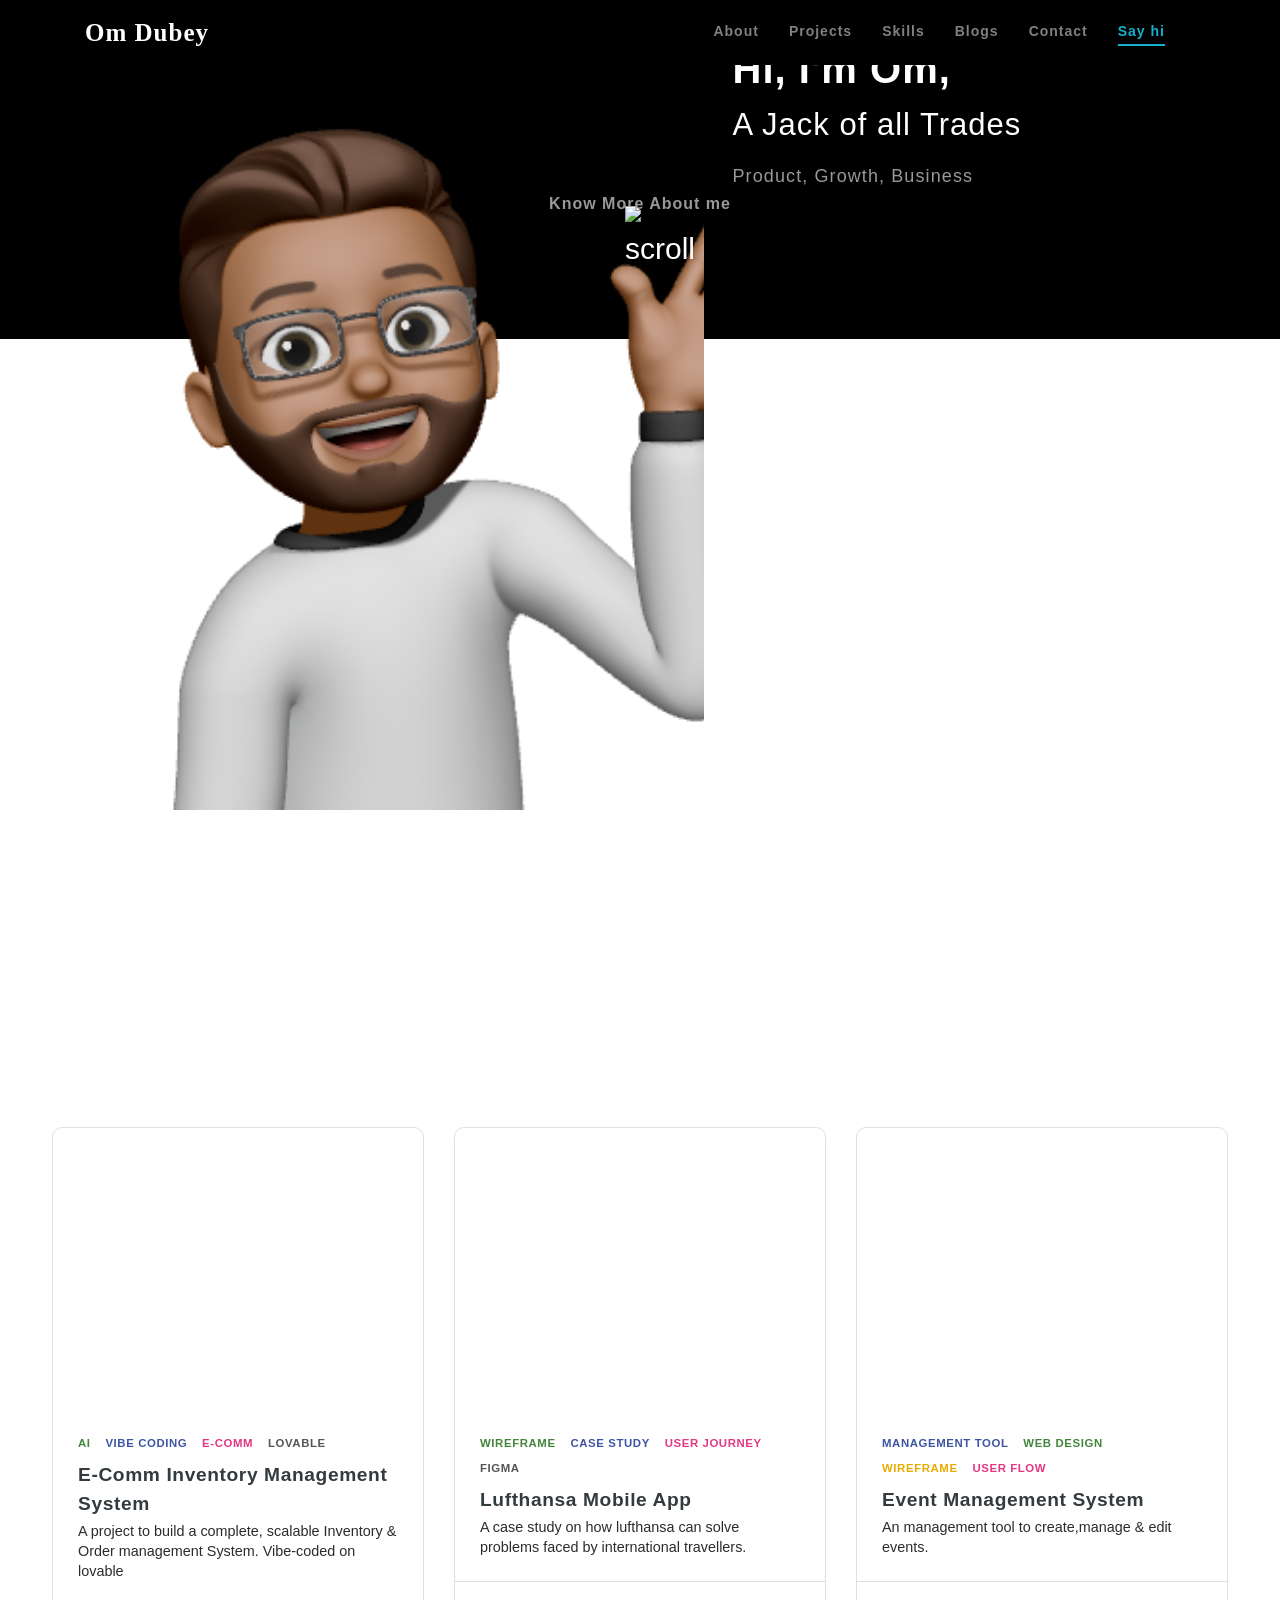
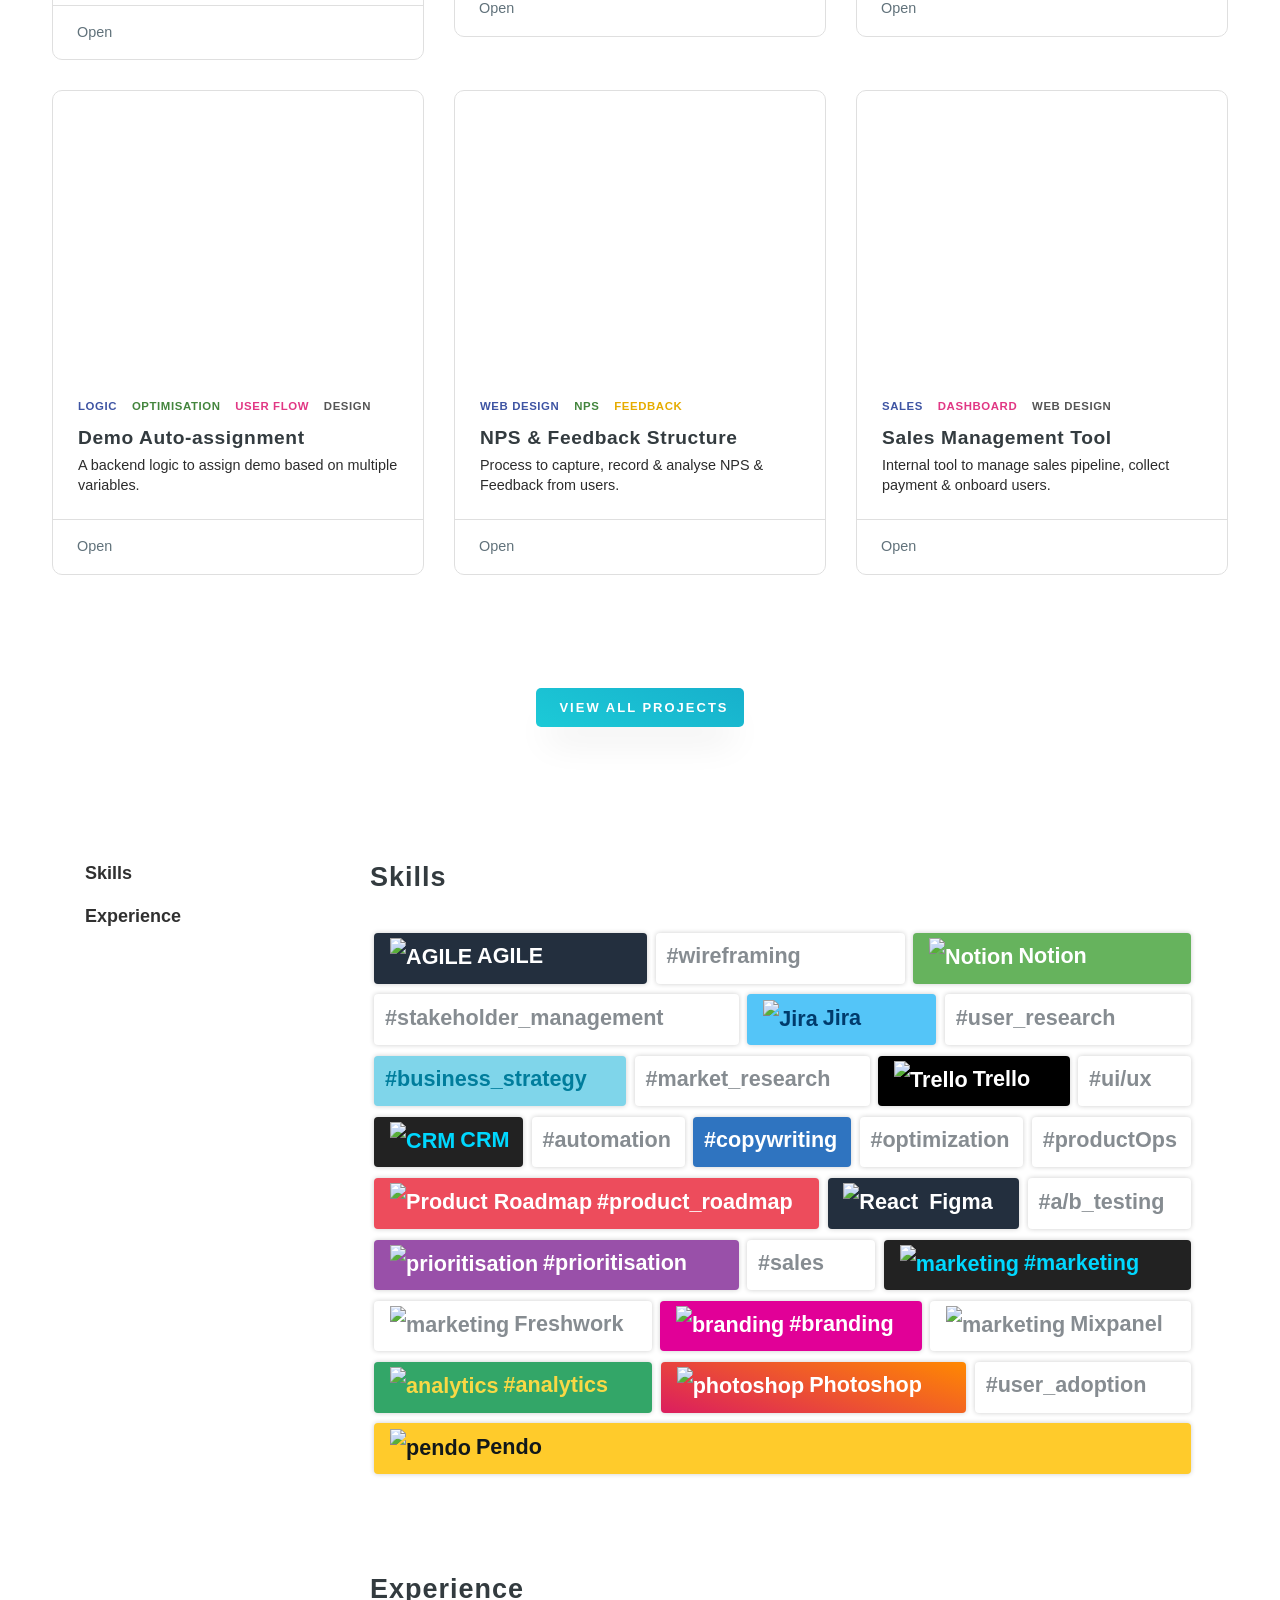
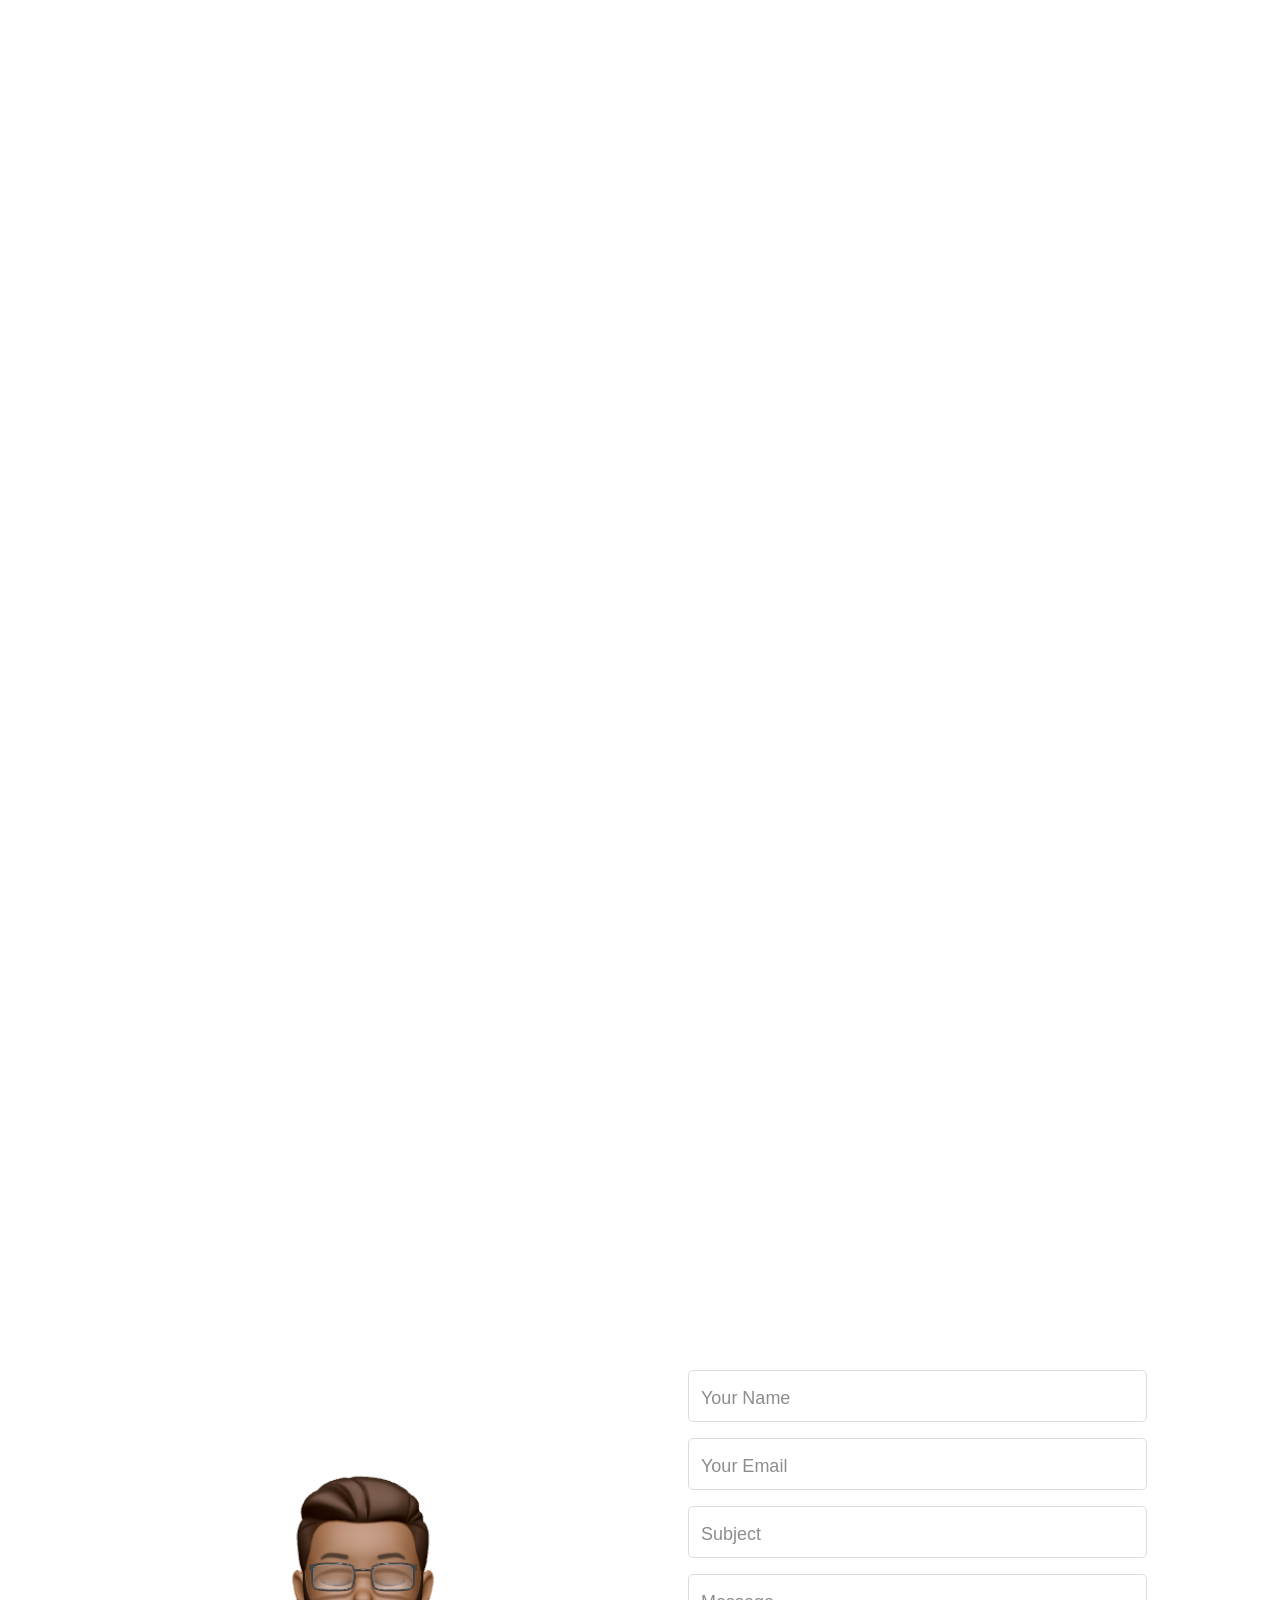
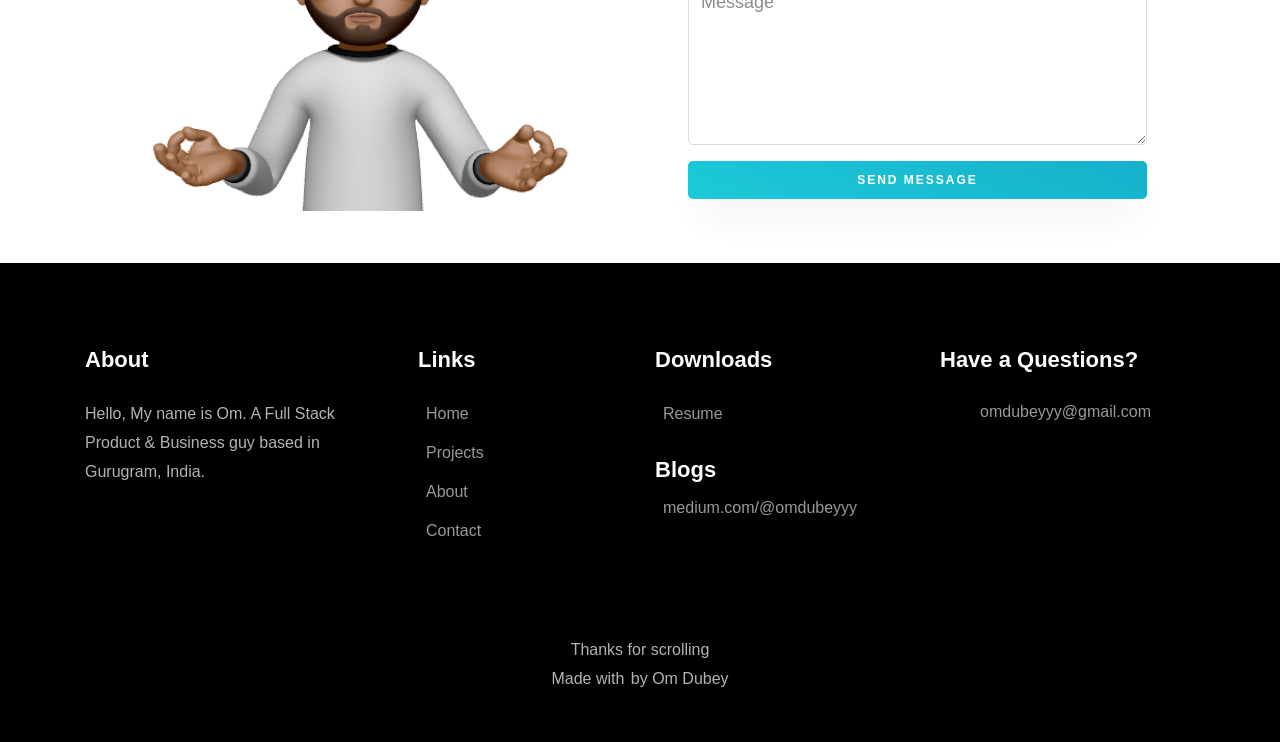
==== index.html @ 7721e245 "Update index.html" ====
<!DOCTYPE html>
<html lang="en">
	<head>
		<title>Om Dubey - Product, Growth, Business. </title>
			<script async src="https://www.googletagmanager.com/gtag/js?id=UA-162602429-1" rel="preload" crossorigin="anonymous"></script>
			<script>!function(e,t,a,n,g){e[n]=e[n]||[],e[n].push({"gtm.start":(new Date).getTime(),event:"gtm.js"});var m=t.getElementsByTagName(a)[0],r=t.createElement(a);r.async=!0,r.src="https://www.googletagmanager.com/gtm.js?id=GTM-58P2N4Q",m.parentNode.insertBefore(r,m)}(window,document,"script","dataLayer");</script>
			<script>function gtag(){dataLayer.push(arguments)}window.dataLayer=window.dataLayer||[],gtag("js",new Date),gtag("config","UA-162602429-1",{optimize_id:"GTM-PLWTBWT"});</script>
			<meta charset="utf-8">
			<meta name="title" content="Om Dubey - Product, Growth, Business.">
			<meta name="author" content="Om Dubey">
			<meta name="description" content="I'm Om, 22 year old \"Jack of all trades", I've undertaken  high-impact product & growth positions. Working closely with the founders and the founding team to spearhead multiple business-critical projects allowed me to develop a versatile skill set and the ability to easily adapt to new roles and challenges. I like to build products for the masses with simple & smart user experience. Business, Operations, Product, Finance, Customer support, name it and i can help with it.">
			<meta name="keywords" content="omdubey,om dubey,om dubey product, om dubey product manager, om dubey tekie, om dubey growth, Om Dubey Portfolio, om dubey portfolio, om portfolio, om dubey website, om website, deno, product manager, om dubey github, jobs, internships, om , dubey , profile , portfolio ,projects ,freelancing,founder's office,genralist, PM ,operations , finance, stack , designer , mentor  , personal , website , dark, engineer, Pluralsight, Work">
			<meta name="google-site-verification" content="PdpHDWqZIp2iFXp89PUB9N1Pxpq91FFgue_HHBlnWFc" />
			<meta name="geo.region" content="IN" />
			<link rel="canonical" href="https://omdubey.com" />
			<meta http-equiv="Content-Type" content="text/html; charset=utf-8">
			<meta name="language" content="English">
			<meta name="viewport" content="width=device-width, initial-scale=1, shrink-to-fit=no">
			<meta property="og:type" content="website" />
			<meta property="og:site_name" content="Om Dubey" />
			<meta property="og:title" content="Om Dubey" />
			<meta property="og:description" content="Hello, My name is Om. A Jack of all trades, Product & Growth manager based in Gurugram, India. Building simple & smart user experience using AGILE, scaling startups & creating efficient processes." />
			<meta property="og:image" content="./images/omdubeyimage.png" />
			<meta property="og:url" content="https://omdubey.com/" />
			<meta property="twitter:card" content="summary_large_image" />
			<meta property="twitter:site" content="" />
			<meta property="twitter:title" content="Om Dubey" />
			<link rel="mask-icon" href="/safari-pinned-tab.svg" color="#5bbad5">
			<meta name="msapplication-TileColor" content="#da532c">
		<meta property="twitter:description" content="Hello, My name is Om. A Jack of all trades, Product & Growth manager based in Gurugram, India. Building simple & smart user experience using AGILE, scaling startups & creating efficient processes." />
			<meta property="twitter:image" content="./images/omdubeyimage.png" />
			<meta property="twitter:url" content="https://omdubey.com/" />
			<link href="https://fonts.googleapis.com/css?family=Poppins:100,200,300,400,500,600,700,800,900&display=swap" rel="stylesheet" async>
			<link rel="apple-touch-icon" sizes="180x180" href="images/apple-touch-icon.png">
			<link rel="icon" type="image/webp" sizes="32x32" href="images/favicon-32x32.png">
			<link rel="icon" type="image/webp" sizes="16x16" href="images/favicon-16x16.png">
			<link rel="manifest" href="images/site.webmanifest">
			<link rel="stylesheet"  href="css/theme.css" async>
			<link rel="stylesheet" href="css/animate.css" async>
			<link rel="stylesheet" href="css/ionicons.min.css" async>
			<link rel="stylesheet" href="css/icomoon.min.css" async>
			<link rel="stylesheet"  href="css/style.min.css" async>
			<script>function console_message(){const o=["color: slategrey","background: white","box-shadow: 0px 0px 10px rgba(0,0,0) ","font-size: 9.5em","border-radius: 5px","font-weight: bold","font-family: initial","padding: 20px"].join(";"),e=["color: #6f767d","font-size: 1.4em","font-family: initial"].join(";"),i=["color: #c4c4c","font-size: 1.1em","font-family: initial","line-height: 1.6em","letter-spacing:9px"].join(";");console.info("%cHello!",o),console.info("%cDesigned and Developed By Om Dubey",e)}console.clear(),console_message()</script>	
			<script type="text/javascript">
				(function(c,l,a,r,i,t,y){
					c[a]=c[a]||function(){(c[a].q=c[a].q||[]).push(arguments)};
					t=l.createElement(r);t.async=1;t.src="https://www.clarity.ms/tag/"+i;
					y=l.getElementsByTagName(r)[0];y.parentNode.insertBefore(t,y);
				})(window, document, "clarity", "script", "54pn16ak1b");
			</script>	
	</head>
	<body data-spy="scroll" data-target=".site-navbar-target" data-offset="300">
		<noscript><iframe src="https://www.googletagmanager.com/ns.html?id=GTM-58P2N4Q" rel="preload" height="0" width="0" style="display:none;visibility:hidden"></iframe></noscript>
		<nav class="navbar navbar-expand-lg navbar-dark ftco_navbar ftco-navbar-light site-navbar-target" id="ftco-navbar">
			<div class="container">
			<a class="navbar-brand " href="/">Om Dubey</a>
			<button class="navbar-toggler js-fh5co-nav-toggle fh5co-nav-toggle" type="button" data-toggle="collapse" data-target="#ftco-nav" aria-controls="ftco-nav" aria-expanded="false" aria-label="Toggle navigation">
				<div id="hamburger-icon" class="menuToggle block lg:hidden">
					<span class="line line-1"></span>
					<span class="line line-2"></span>
					<span class="line line-3"></span>
				</div>
				<span class="oi oi-menu"></span> 
			</button>
			<div class="collapse navbar-collapse" id="ftco-nav">
				<ul class="navbar-nav nav ml-auto">
				<li class="nav-item"><a href="#about-section" class="nav-link"><span>About</span></a></li>
				<li class="nav-item"><a href="#projects-section" class="nav-link"><span>Projects</span></a></li>
				<li class="nav-item"><a href="#resume-section" class="nav-link"><span>Skills</span></a></li>
				<li class="nav-item"><a href="#blog-section" class="nav-link"><span>Blogs</span></a></li>
				<li class="nav-item"><a href="#contact-section" class="nav-link"><span>Contact</span></a></li>
				<li class="nav-item"><a href="#send_mail" class="nav-link"><span class="say_hi" style="color: var(--primary);">Say hi</span></a></li>
				</ul>
			</div>
			</div>
		</nav>
		<section class="hero-wrap js-fullheight">
		<div class="bg-image lazyload" loading="lazy">
		</div>
		<div class="sm-bg-image lazyload" loading="lazy">
		</div>
		<div class="container">
			<div class="row no-gutters slider-text js-fullheight justify-content-end align-items-center smstyle ">
			<div class="col-lg-5 col-md-9 start-animate d-flex align-items-center">
				<div class="text text-title">
					<span class="subheading"><img class="start-animate" src="./images/wave.png" alt="waving hand"></span>
					<h1 class="start-animate"> Hi, I'm <span class="section-title">Om,<span class="accent-line accent-primary" style="bottom:-8px"></span></span></h1>
					<h2 class="start-animate">A <span class="section-title">Jack of all</span> Trades</h2>
					<div class="info userselect mt-2 start-animate"> Product, Growth, Business</div>
					<ul class="ftco-footer-social list-unstyled float-md-left float-lft mt-3 mb-0 ul-main-social mt start-animate">
						<li class="ftco-animate main-social"><a target="_blank" href="https://www.linkedin.com/in/om-dubey/" class="ahref"><span class="icon-linkedin"></span></a></li>
						<!-- <li class="ftco-animate main-social"><a target="_blank" href="https://github.com/om-dubeyyy/"><span class="icon-github" class="ahref"></span></a></li> -->
						<li class="ftco-animate main-social"><a target="_blank" href="https://www.instagram.com/om_dubeyyy/" class="ahref"><span class="icon-instagram"></span></a></li>
						<li class="ftco-animate main-social"><a href="" target="_blank" class="ahref d-flex justify-content-center align-items-center"><svg width="22.3" height="25.6" viewBox="0 0 337 337" fill="#999"><path fill-rule="evenodd" clip-rule="evenodd" d="M23.155 112.598c-30.873 30.874-30.873 80.93 0 111.804l89.443 89.443c30.874 30.873 80.93 30.873 111.804 0l89.443-89.443c30.873-30.874 30.873-80.93 0-111.804l-89.443-89.443c-30.874-30.873-80.93-30.873-111.804 0l-89.443 89.443zm184.476 95.033c21.612-21.611 21.612-56.651 0-78.262-21.611-21.612-56.651-21.612-78.262 0-21.612 21.611-21.612 56.651 0 78.262 21.611 21.612 56.651 21.612 78.262 0z" fill="inherit"/></svg></a></li>
					</ul>
				</div>	
				</div>
			</div>
			</div>
		</div>
		<div class="mouse">
					<a href="#" class="mouse-icon">
						<p>Know More About me</p>

						<div class="mouse-wheel goto-here"><img class="down-icon lazyload" loading="lazy" src="./images/icons/chevron-down.svg" alt="scroll"></span></div>
					</a>
				</div>
		</section>
		<section class="ftco-about ftco-section ftco-no-pt ftco-no-pb" id="about-section">
			<div class="container">
				<div class="row d-flex no-gutters justify-content-center align-items-center text-center">
					<div style="padding-left:0 !important" class="col-md-8 col-lg-8 pl-md-5 py-6">
						<div class="row justify-content-start pb-3">
					<div class="col-md-12 heading-section ftco-animate d-flex flex-column align-items-center justify-content-center sm-text-justify">
						<h2 class="big userselect">About</h2>
						<h2 class="mb-1 section-title">About Me<span class="accent-line accent-primary"></span></h2>
						<hr class="bottom-line" style="visibility: hidden">
						<p class="text-secondary story-content">I'm Om Dubey, a 23-year-old <span class="position-relative">Product Manager<span class="accent-line accent-red"></span></span>, Growth Specialist and Business guy, I like to create smart user experience, optimising business functions including scalability, performance and efficiency. Fond of <span class="position-relative">Minimalistic<span class="accent-line accent-red" style="bottom:-5px !important"></span></span> UI/UX.</p><p class="text-secondary">Currently working at Founder's Office role at Uolo. Interested in Product Management, scalability & growth roles. Working on interesting projects with positive people. </p>
					</div>
					</div>
				<div class="counter-wrap ftco-animate d-flex mt-md-4 justify-content-center align-items-center">
					<p class="overlay"><a href="images/Om_Dubey_CV.pdf" target="_blank" class="btn btn-primary">View Resume</a></p> 
				<!-- <div class="text">
					<object data="./images/Resume_Om_Dubey.pdf" type="application/pdf" width="100%" height="100%">
						<p>Alternative text - include a link <a href="./images/Resume_Om_Dubey.pdf">to the PDF!</a></p>
					</object>
					</div> -->
				</div>
				</div>
			</div>
			</div>
		</section>
	

		<section class="ftco-section ftco-project" style="padding: 2rem 0rem !important;" id="projects-section">
			
			<div class="container-fluid px-md-0">
				<div class="row no-gutters justify-content-center pb-5">
					<div class="col-md-12 heading-section text-center d-flex flex-column ftco-animate justify-content-center align-items-center">
						<h2 class="big big-2">Projects</h2>
						<h2 class="mb-1 section-title">My Projects<span class="accent-line accent-primary"></span></h2>
					</div>
			</div>
				<div class="project-card-wrapper ms-20">
					<!-- <div class="project-cards">
						<div class="project img ftco-animate d-flex justify-content-center align-items-center lazyload" loading="lazy">
							<img src="./images/Tekie-content-editor.png" loading="lazy" class="lazyload" />
						</div>
						<div class="textp p-2">
							<div class="d-flex flex-wrap">
								<span class="custom-tag lang-used-typescript">Typescript</span><span class="custom-tag lang-used-pink">NPM</span><span class="custom-tag lang-used-mongo">WYSIWYG</span>
							</div>
							<div class="cta">
								<h3 class="custom-h3 mt-2"><a href="https://www.npmjs.com/package/tekie-content-editor" target="_blank" rel="noreferrer" class="text-primary">Tekie-content-editor</a></h3>
							</div>
							<p class="text-secondary span fonts-9 mb-2">Web based Rich Text and WYSIWYG editor library for React framework.</p>
						</div>
						<hr>
						<div class="d-flex links">
							<h3 class="custom-h3-link" title="Open in new tab"><a href="https://www.npmjs.com/package/tekie-content-editor" rel="noreferrer" target="_blank">NPM <span class="ion-md-open"></span></a></h3>
						</div>
					</div> -->
					<!-- <div class="project-cards">
						<div class="project img ftco-animate d-flex justify-content-center align-items-center lazyload" loading="lazy">
							<img src="./images/tekie-blockly.png" loading="lazy" class="lazyload" />
						</div>
						<div class="textp p-2">
							<div class="d-flex flex-wrap">
								<span class="custom-tag lang-used-typescript">AI</span><span class="custom-tag lang-used-pink">Vibe Coding</span><span class="custom-tag lang-used-javascript">E-Comm</span><span class="custom-tag lang-used-mongo">Blockly</span>
							</div>
							<div class="cta">
								<h3 class="custom-h3 mt-2"><a href="https://omdubeyyy.notion.site/Inventory-Management-System-26a2abc044ce8023b4cdcddcd459c319" target="_blank" rel="noreferrer" class="text-primary">Inventory Management System</a></h3>
							</div>
							<p class="text-secondary span fonts-9 mb-2">To ideate & vibe-code an Inventory Management System that could unify product, order, warehouse, and logistics operations.</p>
						</div>
						<hr>
						<div class="d-flex links">
							<h3 class="custom-h3-link" title="Open in new tab"><a href="https://omdubeyyy.notion.site/Inventory-Management-System-26a2abc044ce8023b4cdcddcd459c319" rel="noreferrer" target="_blank">NPM <span class="ion-md-open"></span></a></h3>
							<!-- h3 class="custom-h3-link ml-4" title="Open in new tab"><a href="https://github.com/tekie-labs/tekie-blockly" rel="noreferrer" target="_blank">GitHub URL <span class="icon-github"></span></a></h3>
						</div>
					</div> -->
					<div class="project-cards">
						<div class="project img ftco-animate d-flex justify-content-center align-items-center lazyload" data-toggle="modal" data-target="#four" loading="lazy">
							<img src="./images/Untitled Design 1200x630.png" loading="lazy" class="lazyload" />
							<div class="touch-icon"> <img src="./images/touch.png" alt="touch_icon" /> </div>
						</div>
						<div class="textp p-2">
							<div class="d-flex flex-wrap">
								<span class="custom-tag lang-used-node">AI</span><span class="custom-tag lang-used-typescript">Vibe Coding</span><span class="custom-tag lang-used-pink">E-Comm</span><span class="custom-tag lang-used-mongo">Lovable</span>
							</div>
							<div class="cta">
								<h3 class="custom-h3 mt-2"><a href="https://omdubeyyy.notion.site/Inventory-Management-System-26a2abc044ce8023b4cdcddcd459c319" target="_blank" rel="noreferrer" class="text-primary">E-Comm Inventory Management System</a></h3>
							</div>
							<p class="text-secondary span fonts-9 mb-2">A project to build a complete, scalable Inventory & Order management System. Vibe-coded on lovable</p>
						</div>
						<hr>
						<div class="d-flex links">
							<h3 class="custom-h3-link" title="Open in new tab"><a href="https://omdubeyyy.notion.site/Inventory-Management-System-26a2abc044ce8023b4cdcddcd459c319" rel="noreferrer" target="_blank">Open <span class="ion-md-open"></span></a></h3>
							<!-- <h3 class="custom-h3-link ml-4" title="Open in new tab"><a href="https://github.com/DevUnderflow/nx-node-apollo-grahql-mongo" rel="noreferrer" target="_blank">GitHub URL <span class="icon-github"></span></a></h3> -->
						</div>
					</div>
					<div class="project-cards">
						<div class="project img ftco-animate d-flex justify-content-center align-items-center lazyload" data-toggle="modal" data-target="#four" loading="lazy">
							<img src="./images/luft_new.png" loading="lazy" class="lazyload" />
							<div class="touch-icon"> <img src="./images/touch.png" alt="touch_icon" /> </div>
						</div>
						<div class="textp p-2">
							<div class="d-flex flex-wrap">
								<span class="custom-tag lang-used-node">Wireframe</span><span class="custom-tag lang-used-typescript">Case Study</span><span class="custom-tag lang-used-pink">User Journey</span><span class="custom-tag lang-used-mongo">Figma</span>
							</div>
							<div class="cta">
								<h3 class="custom-h3 mt-2"><a href="https://omdubeyyy.notion.site/Lufthansa-Mobile-App-aadf398e8eb043dc8359ddf2541cbab2" target="_blank" rel="noreferrer" class="text-primary">Lufthansa Mobile App</a></h3>
							</div>
							<p class="text-secondary span fonts-9 mb-2">A case study on how lufthansa can solve problems faced by international travellers.</p>
						</div>
						<hr>
						<div class="d-flex links">
							<h3 class="custom-h3-link" title="Open in new tab"><a href="https://omdubeyyy.notion.site/Lufthansa-Mobile-App-a274962fc8214ebabf600f03c3bbc5f1" rel="noreferrer" target="_blank">Open <span class="ion-md-open"></span></a></h3>
							<!-- <h3 class="custom-h3-link ml-4" title="Open in new tab"><a href="https://github.com/DevUnderflow/nx-node-apollo-grahql-mongo" rel="noreferrer" target="_blank">GitHub URL <span class="icon-github"></span></a></h3> -->
						</div>
					</div>
					<div class="modal fade" id="four" tabindex="-1" role="dialog" aria-labelledby="fourLabel" aria-hidden="true">
						<div class="modal-dialog modal-lg">
							<div class="modal-content">
								<div class="modal-body">
									<img class="lazyload" data-src="./images/luft_new.png" width="100%" alt="">
									<button type="button" class="close-btn" data-dismiss="modal"><span class="ion-ios-close-circle"><span></button>
								</div>
							</div>
						</div>
					</div>
					<div class="project-cards">
						<div class="project img ftco-animate d-flex justify-content-center align-items-center lazyload" data-toggle="modal" data-target="#one" loading="lazy">
							<img src="./images/event_manage_new.jpeg" loading="lazy" class="lazyload" />
							<div class="touch-icon"> <img src="./images/touch.png" alt="touch_icon" /> </div>
						</div>
						<div class="textp p-2">
							<div class="d-flex flex-wrap">
								<span class="custom-tag lang-used-typescript">Management Tool</span><span class="custom-tag lang-used-node">Web design</span><span class="custom-tag lang-used-javascript">Wireframe</span><span class="custom-tag lang-used-pink">User flow</span>
							</div>
							<div class="cta">
								<h3 class="custom-h3 mt-2" title="Open in new tab"><a href="https://omdubeyyy.notion.site/Event-Management-System-530b966820b94f61ac1a12f3ab6ccc62" rel="noreferrer" target="_blank" class="text-primary">Event Management System</a></h3>
							</div>
							<p class="text-secondary span fonts-9 mb-2">An management tool to create,manage & edit events.</p>
						</div>
						<hr>
						<div class="d-flex links">
							<h3 class="custom-h3-link" title="Open in new tab"><a href="https://omdubeyyy.notion.site/Event-Management-System-530b966820b94f61ac1a12f3ab6ccc62" rel="noreferrer" target="_blank">Open <span class="ion-md-open"></span></a></h3>
							<!-- <h3 class="custom-h3" title="Open in new tab"><a href="https://smithg09.github.io/myportfolio?id=SG09OWR" rel="noreferrer" target="_blank"><span class="icon-github"></span></a></h3> -->
						</div>
					</div>
					<div class="modal fade" id="one" tabindex="-1" role="dialog" aria-labelledby="oneLabel" aria-hidden="true">
						<div class="modal-dialog modal-lg">
							<div class="modal-content">
								<div class="modal-body">
									<img class="lazyload" data-src="./images/event_manage_new.jpeg" width="100%" alt="">
									<button type="button" class="close-btn" data-dismiss="modal"><span class="ion-ios-close-circle"><span></button>
								</div>
							</div>
						</div>
					</div>
					<div class="project-cards">
						<div class="project img ftco-animate d-flex justify-content-center align-items-center lazyload" data-toggle="modal" data-target="#three" loading="lazy">
							<img src="./images/auto_assign_new.jpeg" loading="lazy" class="lazyload" />
							<div class="touch-icon"> <img src="./images/touch.png" alt="touch_icon" /> </div>
						</div>
						<div class="textp p-2">
							<div class="d-flex flex-wrap">
								<span class="custom-tag lang-used-typescript">Logic</span><span class="custom-tag lang-used-node">Optimisation</span><span class="custom-tag lang-used-pink">User flow</span><span class="custom-tag lang-used-mongo">Design</span>
							</div>
							<div class="cta">
								<h3 class="custom-h3 mt-2" title="Open in new tab"><a href="https://omdubeyyy.notion.site/Demo-Auto-assignment-Feature-c5f1ee3f8f9f481da1158d1cab327678" rel="noreferrer" target="_blank" class="text-primary">Demo Auto-assignment</a></h3>
							</div>
							<p class="text-secondary span fonts-9 mb-2">A backend logic to assign demo based on multiple variables.</p>
						</div>
						<hr>
						<div class="d-flex links">
							<!-- <h3 class="custom-h3-link" title="Open in new tab"><a href="https://eventbooking-graphql.herokuapp.com/" rel="noreferrer" target="_blank">Live URL <span class="ion-md-open"></span></a></h3> -->
							<h3 class="custom-h3-link" title="Open in new tab"><a href="https://omdubeyyy.notion.site/Demo-Auto-assignment-Feature-c5f1ee3f8f9f481da1158d1cab327678" rel="noreferrer" target="_blank" class="text-primary">Open <span class="ion-md-open"></span></a></h3>
						</div>
					</div>
					<div class="modal fade" id="three" tabindex="-1" role="dialog" aria-labelledby="threeLabel" aria-hidden="true">
						<div class="modal-dialog modal-lg">
							<div class="modal-content">
								<div class="modal-body">
									<img class="lazyload" data-src="./images/auto_assign_new.jpeg" width="100%" alt="">
									<button type="button" class="close-btn" data-dismiss="modal"><span class="ion-ios-close-circle"><span></button>
								</div>
							</div>
						</div>
					</div>
					<div class="project-cards">
						<div class="project img ftco-animate d-flex justify-content-center align-items-center lazyload" data-toggle="modal" data-target="#two" loading="lazy">
							<img src="./images/feedback_new.jpeg" loading="lazy" class="lazyload" />
							<div class="touch-icon"> <img src="./images/touch.png" alt="touch_icon" /> </div>
						</div>
						<div class="textp p-2">
							<div class="d-flex flex-wrap">
								<span class="custom-tag lang-used-typescript">Web Design</span><span class="custom-tag lang-used-node">NPS</span><span class="custom-tag lang-used-javascript">Feedback</span>
							</div>
							<div class="cta">
								<h3 class="custom-h3 mt-2" title="Open in new tab"><a href="https://omdubeyyy.notion.site/NPS-Feedback-Structure-a9dd11681d2648b5829e83dd6e429bc4" rel="noreferrer" target="_blank" class="text-primary">NPS & Feedback Structure</a></h3> 
							</div>
							<p class="text-secondary span fonts-9 mb-2">Process to capture, record & analyse NPS & Feedback from users.</p>
						</div>
						<hr>
						<div class="d-flex links">
							<h3 class="custom-h3-link" title="Open in new tab"><a href="https://omdubeyyy.notion.site/NPS-Feedback-Structure-a9dd11681d2648b5829e83dd6e429bc4" rel="noreferrer" target="_blank">Open <span class="ion-md-open"></span></a></h3>
							<!-- <h3 class="custom-h3" title="Open in new tab"><a href="https://smithg09.github.io/myportfolio?id=SG09OWR" rel="noreferrer" target="_blank"><span class="icon-github"></span></a></h3> -->
						</div>
					</div>
					<div class="modal fade" id="two" tabindex="-1" role="dialog" aria-labelledby="twoLabel" aria-hidden="true">
						<div class="modal-dialog modal-lg">
							<div class="modal-content">
								<div class="modal-body">
									<img class="lazyload" data-src="./images/feedback_new.jpeg" width="100%" alt="smith_webv1">
									<button type="button" class="close-btn" data-dismiss="modal"><span class="ion-ios-close-circle"><span></button>
								</div>
							</div>
						</div>
					</div>
					<div class="project-cards">
						<div class="project img ftco-animate d-flex justify-content-center align-items-center lazyload" data-toggle="modal" data-target="#five" loading="lazy">
							<img src="./images/sales_new.jpeg" />
							<div class="touch-icon"> <img src="./images/touch.png" alt="touch_icon" /> </div>
						</div>
						<div class="textp p-4">
							<div class="d-flex flex-wrap">
								<span class="custom-tag lang-used-typescript">Sales</span><span class="custom-tag lang-used-pink">Dashboard</span><span class="custom-tag lang-used-mongo">Web Design</span>
							</div>
							<div class="cta">
								<h3 class="custom-h3 mt-2" title="Open new tab"><a href="https://omdubeyyy.notion.site/Sales-Management-System-4a5abadef86a404cb0c84e4fb3232de1" rel="noreferrer" target="_blank" class="text-primary">Sales Management Tool <span class="ion-md-open"></span></a></h3>
							</div>
							<p class="text-secondary span fonts-9 mb-2">Internal tool to manage sales pipeline, collect payment & onboard users.</p>
						</div>
						<hr>
						<div class="d-flex links">
							<!-- <h3 class="custom-h3-link" title="Open in new tab"><a href="./images/flashify-f9c19e3af7e54028b1547e8bded5226d-signed.apk" rel="noreferrer" download="flashifyApp.ak">Download APK <span class="ion-md-cloud-download"></span></a></h3> -->
							<h3 class="custom-h3-link" title="Open in new tab"><a href="https://omdubeyyy.notion.site/Sales-Management-System-4a5abadef86a404cb0c84e4fb3232de1" rel="noreferrer" target="_blank">Open <span class="ion-md-open"></span></a></h3>
							<!-- <h3 class="custom-h3-link ml-4" title="Open in new tab"><a href="https://omdubeyyy.notion.site/Sales-Management-System-4a5abadef86a404cb0c84e4fb3232de1" rel="noreferrer" target="_blank">Open URL <span class="icon-github"></span></a></h3> -->
						</div>
					</div>  
					<div class="modal fade" id="five" tabindex="-1" role="dialog" aria-labelledby="fiveLabel" aria-hidden="true">
						<div class="modal-dialog modal-lg">
							<div class="modal-content">
								<div class="modal-body">
									<img class="lazyload" data-src="./images/flashify.png" width="100%" alt="">
									<button type="button" class="close-btn" data-dismiss="modal"><span class="ion-ios-close-circle"><span></button>
								</div>
							</div>
						</div>
					</div>
					<!-- <div class="project-cards">
						<div class="project img ftco-animate d-flex justify-content-center align-items-center lazyload" data-toggle="modal" data-target="#six" loading="lazy">
							<img src="./images/referroute.jpg" />
							<div class="touch-icon"> <img src="./images/touch.png" alt="touch_icon" /> </div>
						</div>
						<div class="textp p-4">
							<div class="d-flex flex-wrap">
								<span class="custom-tag lang-used-typescript">React</span><span class="custom-tag lang-used-node">Redux</span><span class="custom-tag lang-used-pink">Laravel</span><span class="custom-tag lang-used-mongo">MySQL</span>
							</div>
							<div class="cta">
								<h3 class="custom-h3 mt-2" title="Open in new tab"><a href="https://github.com/DevUnderflow/laravel-react-mysql-b-starter" rel="noreferrer" target="_blank" class="text-primary">Blog Application<span class="ion-md-open"></span></a></h3>
							</div>
							<p class="text-secondary span fonts-9 mb-2">React Laravel based blog application with user authentication and post creation. </p>
						</div>
						<hr>
						<div class="d-flex links">
							<h3 class="custom-h3-link ml-2" title="Open in new tab"><a href="https://github.com/DevUnderflow/laravel-react-mysqlog-starter" rel="noreferrer" target="_blank">GitHub URL<span class="icon-github"></span></a></h3>
						</div>
					</div> -->
					<div class="modal fade" id="six" tabindex="-1" role="dialog" aria-labelledby="sixLabel" aria-hidden="true">
						<div class="modal-dialog modal-lg">
							<div class="modal-content">
								<div class="modal-body">
									<img class="lazyload" data-src="./images/referroute.jpg" width="100%" alt="">
									<button type="button" class="close-btn" data-dismiss="modal"><span class="ion-ios-close-circle"><span></button>
								</div>
							</div>
						</div>
					</div>		
				</div>
				<div class="viewprojects mb-4 mt-5_5">
					<a style="font-size: 13px;width: fit-content;text-align: center;margin:10px;" href="https://omdubeyyy.notion.site/Om-Dubey-Product-Manager-Portfolio-1-5eee76b192e44b649ba657a819cf7f5f" rel="noreferrer" target="_blank" class="btn btn-primary">
						<span class="icon-github"></span>
						<span class="ml-2">View all projects<span></a>
					<!-- <a style="font-size: 13px;width: fit-content;text-align: center;background: #ea4c89;margin:10px;" href="https://dribbble.com/smithg09" rel="noreferrer" target="_blank" class="btn btn-primary">
						<span class="icon-dribbble"></span>
						<span class="ml-2">View UI/UX Designs<span></a> -->
				</div>
			</div>
		</section>
		<section class="ftco-section ftco-no-pb mt-3" id="resume-section" style="padding:3rem 0rem !important;">
			<div class="container">
				<!-- <div class="heading-section text-center d-flex flex-column justify-content-center align-items-center mb-5">
					<h2 class="mb-1">Resume</h2>
					<hr class="bottom-line" style="visibility: hidden">
				</div> -->
				<div class="row">
					<div class="col-md-3">
						<nav id="navi" class="sm-none">
							<ul>
								<li><a href="#page-1">Skills</a></li>
								<li><a href="#page-2">Experience</a></li>
								<!-- <li><a href="#page-3">Certifications</a></li> -->
							</ul>
						</nav>
						</div>
						<div class="col-md-9">
							<div id="page-1" class= "page one">
							<h2 class="heading section-title width-fit-content text-primary">Skills<span class="accent-line accent-primary" style="bottom:4px"></span></h2>
							<div class="row">
								<div class="col-12">	
									<main role="main" class="tags-main">
										<span class="tag tag-angular tag-lg" style="background-color: #232f3e;color: white;">
											<img data-src="images/agile_new.png" style="width: 25px;height: 25px;" class="skill_icon lazyload" alt="AGILE">AGILE
										</span>
										<span class="tag tag-performance tag-lg">#wireframing</span>
										<span class="tag tag-node tag-lg">
											<img data-src="images/notion_bg.png" class="skill_icon lazyload" alt="Notion">Notion
										</span>
										<span class="tag tag-performance tag-lg">#stakeholder_management</span>
										<span class="tag tag-flutter tag-lg">
											<img data-src="./images/jira-bg.png" class="skill_icon lazyload" alt="Jira">Jira
										</span>
										<span class="tag tag-performance tag-lg">#user_research</span>
										<span class="tag tag-lg" style="background:#7fd5ea;color: #007d9c;">#business_strategy
								
										</span>
										<span class="tag tag-sql tag-lg">#market_research</span>
										<span class="tag tag-ios tag-lg">
											<img data-src="./images/trello_bg.png" class="skill_icon lazyload" alt="Trello">Trello
										</span>
										<span class="tag tag-security tag-lg">#ui/ux</span>
										<span class="tag tag-react tag-lg">
											<img data-src="./images/hubspot_bg.png" class="skill_icon lazyload" alt="CRM">CRM
										</span>
										<span class="tag tag-performance tag-lg">#automation</span>
										<span class="tag tag-typescript tag-lg">
											#copywriting
										</span>
										<span class="tag tag-performance tag-lg">#optimization</span>
										<!-- <span class="tag tag-vue tag-lg">
											<img data-src="./images/icons/icons8-mongodb-100.svg" class="skill_icon lazyload" alt="Hubspot>hubspot
										</span> -->
										<span class="tag tag-performance tag-lg">#productOps</span>
										<span class="tag tag-typescript tag-lg" style="background-color: #ed4c5c;color: white;">
											<img data-src="./images/pro_map_bg.png" class="skill_icon lazyload" alt="Product Roadmap">#product_roadmap
										</span>
										<span class="tag tag-aws tag-lg" style="background-color: #232f3e;color: white;">
											<img data-src="./images/figma_bg.png" class="skill_icon lazyload" alt="React">
											Figma
										</span>
										<span class="tag tag-performance tag-lg">#a/b_testing</span>
										<span class="tag tag-angular tag-lg" style="background-color: #9950a9;color: white;">
											<img data-src="./images/prior_bg.png" class="skill_icon lazyload" alt="prioritisation">#prioritisation
										</span>
										<span class="tag tag-performance tag-lg">#sales</span>
										
										<span class="tag tag-react tag-lg">
											<img data-src="./images/market_bg.png" class="skill_icon lazyload" alt="marketing">#marketing
										</span>
										<span class="tag tag-sql tag-lg">
											<img data-src="./images/fresh.png" class="skill_icon lazyload" alt="marketing">Freshwork</span>
										<!-- <span class="tag tag-vscode tag-lg">#vscode</span> -->
										<span class="tag tag-graphql tag-lg">
											<img data-src="./images/icons/deno.png" class="skill_icon lazyload" alt="branding">#branding
										</span>
										<span class="tag tag-firestore tag-lg">
											<img data-src="./images/mixpanel.png" class="skill_icon lazyload" alt="marketing">Mixpanel</span>
										<span class="tag tag-google-maps tag-lg">
											<img data-src="./images/analytics.png" class="skill_icon lazyload" alt="analytics">#analytics
										</span>
										<span class="tag tag-minimum-viable-product tag-lg">
											<img data-src="./images/photoshop1.png" class="skill_icon lazyload" alt="photoshop">Photoshop
										</span>
										<span class="tag tag-firestore tag-lg">#user_adoption</span>
										<span class="tag tag-firebase tag-lg">
											<img data-src="./images/pendo.png" class="skill_icon lazyload" alt="pendo">Pendo
										</span>
									
										
								</main>
								</div>
													
							</div>
							</div>
							<div id="page-2" class= "page two">
								<h2 class="heading section-title width-fit-content text-primary">Experience <span class="accent-line accent-primary"></span></h2>
								<div class="resume-wrap d-flex ftco-animate">
									<div class="icon d-flex align-items-center justify-content-center" style="position: relative;overflow: hidden;background-image: url('./images/tekie.jpg');background-size: cover;background-position: center;border: 1.2px solid #cecece;">
									</div>
									<div class="text ">
										<div class="pl-3">
											<h2 style="margin: 0;">Tekie.in</h2>
											<hr class="customhr">
											<span class="date">Nov 2022 - Present </span> <br />
											<span class="position">Founder's Office</span>
											<hr class="customhr">
											<p class="project-description">
												▹ Collaborating with sales & ops function to improve product adoption for existing product features through teacher feedbacks, on-ground insights & data analysis and iterate on product features.
											<br />
												▹ Managing the GTM for new products including user analysis, assisting in sales deck creation & product activation.<br />
												▹ Conducted extensive market research and competitive analysis to assist product development.<br />
												▹ Defined and tracked key unit economics, including customer acquisition, retention and LTV, to measure success.<br />
										
											</p>
											
										</div>
										<div class="pl-3 pt-2">
											<span class="date">Oct 2020 - Nov 2022 </span> <br />
											<span class="position">Product Management</span>
											<hr class="customhr">
											<p class="project-description">
												▹ Led the development of a new Event Management System for better lead generation resulting in over 5k+ registration in 2 months. 
											<br />
												▹ Scoped out features, documented PRDs, created lo-fi wireframes and built out product roadmaps.<br />
												▹ Developed automated demo assignment feature to enable smooth day-to-day conduction of B2C trial classes & automated report generation for prospective customers, resulting in a 30% increase in monthly revenue.<br />
												▹ Spearheaded a high-impact project with 15+ artists to create coding & computer science books and effectively replaced traditional publishers.<br />
												▹ Collaborated with the business function to improve the sales funnel by revamping the CRM & setting up automation such as WATI, IVR calls, anti-spam measures, etc.<br />
												▹ Managed cross-functional team and stakeholder communication. <br/>
											
											</p>
										</div>
										<div class="pl-3 pt-2">
											<span class="date">March 2020 - Oct 2020 </span> <br />
											<span class="position">B2C Operations</span>
											<hr class="customhr">
											<p class="project-description">
												▹ Managed a team of 6 Customer Support Executives and ensured an extraordinary customer experience resulting in a 92% retention rate & 84% renewal rate. <br>▹ Initiated & launched a customer support structure including tool integration, bot flow creation & ticketing system.<br>▹ Designed and executed A/B experiments to improve user onboarding and retention. <br>
											<a href="https://www.Tekie.in" class="orglink">@Tekie.in<span class="icon-open ion-md-open"></span></a>
											</p>
										</div>
									</div>
								</div>
								
				
							</div>
							
						</div>
				</div>
			</div>
		</section>
	<!--	<section class="ftco-section" id="blog-section" style="padding-top: 0rem;">
			<div class="container">
				<div class="row justify-content-center mb-3 pb-3">
					<div class="col-md-7 heading-section d-flex flex-column justify-content-center align-items-center text-center ftco-animate">
						<h2 class="mb-1 section-title">My Blogs <span class="accent-line accent-primary"></span></h2>
						<hr class="bottom-line" style="visibility: hidden">
					</div>
				</div>
		<div class="project-card-wrapper justify-content-center d-flex flex-wrap">
					<div class="project-cards d-flex ftco-animate blog-flex">
						<div class="blog-entry justify-content-end">
							<a href="https://medium.com/@omdubeyyy" target='_blank' rel="noreferrer" class="block-20 lazyload" loading="lazy" style="background-image: url('./images/coming-soon.png');"></a>
							<div class="pb-0 p-4 float-right d-block">
								<h3 class="heading m-0">
									<a href="https://medium.com/@omdubeyyy" title="Coming soon" class="text-custom" rel="noreferrer" target='_blank'>Coming soon.....</a>
								</h3>
								<div class="d-flex align-items-center mb-2 meta">
									<p class="mb-0">
										<span class="mr-2">May 15, 2023</span>
										<a href="https://blogs.smithgajjar.dev/" rel="noreferrer" target='_blank' class="mr-2">Om Dubey</a>
									</p>
								</div>
								<p class="text-secondary mb-2">An interesting take on generalist vs specialist roles and which one...
								</p>
							</div>
							<hr>
							<div class="blog_links">
								Read article on <a href="https://medium.com/@omdubeyyy" rel="noreferrer" target='_blank'>Medium.com</a>
							</div>
						</div>
					</div>	
					<div class="project-cards d-flex ftco-animate blog-flex">
						<div class="blog-entry justify-content-end">
							<a href="https://medium.com/@omdubeyyy" target='_blank' rel="noreferrer" class="block-20 lazyload" loading="lazy" style="background-image: url('./images/coming-soon.png');"></a>
							<div class="pb-0 p-4 float-right d-block">
								<h3 class="heading m-0">
									<a href="https://medium.com/@omdubeyyy" title="Coming soon" class="text-custom" rel="noreferrer" target='_blank'>Coming soon.....</a>
								</h3>
								<div class="d-flex align-items-center mb-2 meta">
									<p class="mb-0">
										<span class="mr-2">May 15, 2023</span>
										<a href="https://blogs.smithgajjar.dev/" rel="noreferrer" target='_blank' class="mr-2">Om Dubey</a>
									</p>
								</div>
								<p class="text-secondary mb-2">My top 5 learning while working with a startup for 3 years...
								</p>
							</div>
							<hr>
							<div class="blog_links">
								Read article on <a href="https://medium.com/@omdubeyyy" rel="noreferrer" target='_blank'>Medium.com</a>
							</div>
						</div>
					</div>	
					<!-- <div class="project-cards d-flex ftco-animate blog-flex">
						<div class="blog-entry justify-content-end">
							<a href="https://blogs.smithgajjar.dev/micro-frontends-in-a-nutshell" target='_blank' rel="noreferrer" class="block-20 lazyload" loading="lazy" style="background-image: url('https://cdn.hashnode.com/res/hashnode/image/upload/v1611044572153/IUGoXDpFt.png?w=1600&h=840&fit=crop&crop=entropy&auto=compress');"></a>
							<div class="pb-0 p-4 float-right d-block">
								<h3 class="heading m-0">
									<a href="https://blogs.smithgajjar.dev/micro-frontends-in-a-nutshell" title="Micro Frontends in a Nutshell" class="text-custom" rel="noreferrer" target='_blank'>Micro Frontends in a Nutshell</a>
								</h3>
								<div class="d-flex align-items-center mb-2 meta">
									<p class="mb-0">
										<span class="mr-2">Jan 19, 2021</span>
										<a href="https://blogs.smithgajjar.dev/" rel="noreferrer" target='_blank' class="mr-2">Smith Gajjar</a>
									</p>
								</div>
								<p class="text-secondary mb-2">The term "Micro Frontends" is becoming more popular this days. As there are lot of discussions going on regarding its implementation...
								</p>
							</div>
							<hr>
							<div class="blog_links">
								Read article on <a href="https://blogs.smithgajjar.dev/micro-frontends-in-a-nutshell" rel="noreferrer" target='_blank'>Hashnode.com</a>
							</div>
						</div>
					</div>
					
				</div>
			</div>
			<div class="viewprojects mb-4 mt-5_5">
					<a style="font-size: 13px;width: fit-content;text-align: center;" href="https://medium.com/@omdubeyyy" rel="noreferrer" target="_blank" class="btn btn-primary">
						<svg width="18" height="18" viewBox="0 0 337 337" fill="#fff"><path fill-rule="evenodd" clip-rule="evenodd" d="M23.155 112.598c-30.873 30.874-30.873 80.93 0 111.804l89.443 89.443c30.874 30.873 80.93 30.873 111.804 0l89.443-89.443c30.873-30.874 30.873-80.93 0-111.804l-89.443-89.443c-30.874-30.873-80.93-30.873-111.804 0l-89.443 89.443zm184.476 95.033c21.612-21.611 21.612-56.651 0-78.262-21.611-21.612-56.651-21.612-78.262 0-21.612 21.611-21.612 56.651 0 78.262 21.611 21.612 56.651 21.612 78.262 0z" fill="inherit"/></svg>
						<span class="ml-2">View all Blogs<span></a>
				</div>
		</section> -->

		<section class="ftco-section" id="blog-section" style="padding-top: 0rem;">
			<div class="container">
				<div class="row justify-content-center mb-3 pb-3">
					<div class="col-md-7 heading-section d-flex flex-column justify-content-center align-items-center text-center ftco-animate">
						<h2 class="mb-1 section-title">Testimonials <span class="accent-line accent-primary"></span></h2>
						<hr class="bottom-line" style="visibility: hidden">
					</div>
				</div>
		<div class="project-card-wrapper justify-content-center d-flex flex-wrap">
					<div class="project-cards d-flex ftco-animate blog-flex">
						<div class="blog-entry justify-content-end">
							<a  target='_blank' rel="noreferrer" class="block-20 lazyload" loading="lazy" style="background-image: url('./images/rohit_new.jpeg');"></a>
							<div class="pb-0 p-4 float-right d-block">
								<h3 class="heading m-0">
									<a title="Hardworking & Quick Learner" class="text-custom" rel="noreferrer" target='_blank'>Strategic Problem Solver
									</a>
								</h3>
								<div class="d-flex align-items-center mb-2 meta">
									<p class="mb-0">
										<span class="mr-2">Rohit Somani</span>
										<a style="color: #ed4c5c;" rel="noreferrer" target='_blank' class="mr-2">CFO, Tekie</a>
									</p>
								</div>
								<p class="text-secondary mb-2">"Om is an outstanding professional with exceptional business and analytical skills. He has a talent for understanding complex issues and identifying creative solutions that drive business growth."
								</p>
							</div>
							<hr>
							<div class="blog_links">
								<a href="https://www.linkedin.com/in/carohitsomani/" rel="noreferrer" target='_blank'>Linkedin</a>
							</div>
						</div>
					</div>
					<div class="project-cards d-flex ftco-animate blog-flex">
						<div class="blog-entry justify-content-end">
							<a  target='_blank' rel="noreferrer" class="block-20 lazyload" loading="lazy" style="background-image: url('./images/naman_new.jpeg');"></a>
							<div class="pb-0 p-4 float-right d-block">
								<h3 class="heading m-0">
									<a title="Hardworking & Quick Learner" class="text-custom" rel="noreferrer" target='_blank'>Team Catalyst</a>
								</h3>
								<div class="d-flex align-items-center mb-2 meta">
									<p class="mb-0">
										<span class="mr-2">Naman Mukund</span>
										<a style="color: #ed4c5c;" rel="noreferrer" target='_blank' class="mr-2">Co-founder, Tekie</a>
									</p>
								</div>
								<p class="text-secondary mb-2">"He brings with him a unique set of interpersonal skills that have been really helpful. His ability to understand and appreciate different perspectives has allowed us to achieve our goals as a team."
								</p>
							</div>
							<hr>
							<div class="blog_links">
								<a href="https://www.linkedin.com/in/naman-mukund-2a389553/" rel="noreferrer" target='_blank'>Linkedin</a>
							</div>
						</div>
					</div>
					<div class="project-cards d-flex ftco-animate blog-flex">
						<div class="blog-entry justify-content-end">
							<a  target='_blank' rel="noreferrer" class="block-20 lazyload" loading="lazy" style="background-image: url('./images/anand_new.jpeg');"></a>
							<div class="pb-0 p-4 float-right d-block">
								<h3 class="heading m-0">
									<a title="Hardworking & Quick Learner" class="text-custom" rel="noreferrer" target='_blank'>Exceptional Team Player</a>
								</h3>
								<div class="d-flex align-items-center mb-2 meta">
									<p class="mb-0">
										<span class="mr-2">Anand Verma</span>
										<a style="color: #ed4c5c;" rel="noreferrer" target='_blank' class="mr-2">Co-founder, Tekie</a>
									</p>
								</div>
								<p class="text-secondary mb-2">"Om is an exceptional team player and leader, with a talent for collaborating across multiple functions and delivering high-quality work. His ability to identify innovative solutions to complex problems, positive attitude, and strong work ethic make him an invaluable asset to any organization. I highly recommend Om and believe he has a bright future ahead of him."
								</p>
							</div>
							<hr>
							<div class="blog_links">
								<a href="https://www.linkedin.com/in/carohitsomani/" rel="noreferrer" target='_blank'>Linkedin</a>
							</div>
						</div>
					</div>	
				
					
				</div>
			</div>
			<!-- <div class="viewprojects mb-4 mt-5_5">
					<a style="font-size: 13px;width: fit-content;text-align: center;" href="https://medium.com/@omdubeyyy" rel="noreferrer" target="_blank" class="btn btn-primary">
						<svg width="18" height="18" viewBox="0 0 337 337" fill="#fff"><path fill-rule="evenodd" clip-rule="evenodd" d="M23.155 112.598c-30.873 30.874-30.873 80.93 0 111.804l89.443 89.443c30.874 30.873 80.93 30.873 111.804 0l89.443-89.443c30.873-30.874 30.873-80.93 0-111.804l-89.443-89.443c-30.874-30.873-80.93-30.873-111.804 0l-89.443 89.443zm184.476 95.033c21.612-21.611 21.612-56.651 0-78.262-21.611-21.612-56.651-21.612-78.262 0-21.612 21.611-21.612 56.651 0 78.262 21.611 21.612 56.651 21.612 78.262 0z" fill="inherit"/></svg>
						<span class="ml-2">View all Blogs<span></a>
				</div> -->
		</section>
		<section class="ftco-section contact-section ftco-no-pb pt-0" id="contact-section">
		<div class="container">
			<div class="row justify-content-center mb-2 pb-3">
			<div class="col-md-7 heading-section text-center ftco-animate d-flex flex-column justify-content-center align-items-center">
				<h2 class="big big-2 userselect">Contact</h2>
				<h2 class="mb-1 section-title">Contact Me <span class="accent-line accent-primary"></span></h2>
				<hr class="bottom-line" style="visibility: hidden">
				<p>Have a project, idea or problem you'd like to discuss?</p>
				<p>Drop a message at <a rel="noreferrer" href="mailto:omdubeyyy@gmail.com"><span class="">omdubeyyy@gmail.com</span></a></p>
			</div>
			</div>
			<div class="row no-gutters block-9" id="send_mail">
			<div class="col-md-6 order-md-last d-flex">
				<form action="#" class="p-4 p-md-5 contact-form" id="contact">
				<div class="input-group">
					<input type="text" class="input-area" id="name" required>
					<label for="name" class="label">Your Name</label>
				</div>
				<div class="input-group">
					<input type="text" class="input-area" id="email" required> 
					<label for="email" class="label">Your Email</label>
				</div>
				<div class="input-group">
					<input type="text" class="input-area" id="subject" required>
					<label for="subject" class="label">Subject</label>
				</div>
				<div class="input-group">
					<textarea name="body" id="body" cols="30" rows="7" class="input-area" style="height: 171px !important;" required></textarea>
					<label for="body" class="label">Message</label>
				</div>

				<div class="form-group">
					<input type="button" style="transition:all .5s;width: 100%;outline: none !important;" id="submit" value="Send Message" onclick="send_email()" class="btn btn-primary">
					<div id="submitloading"></div>
					<div class="ion-ios-checkmark" id="checkbtn" style="transition:all .5s;display: none;font-size: 40px;justify-content:center;align-items: center;color:white;position: absolute;top: 0;right: 50%;left: 50%;"></div>
					<div class="ion-md-alert" id="alertform" style="transition:all .5s;display: none;font-size: 25px;color:white;position: absolute;top: -2px;right: 50%;left: 50%;"></div>
				</div>
					
				</form>
			</div>
			<div class="col-md-6 d-flex">
				<div class="img lazyload" loading="lazy" style="border: none !important;background-color: transparent !important; display: flex; align-items: center; justify-content: center;">
					<img src="./images/om_meditate.png" style="height: auto !important; width: 80%;"/>
				</div>
			</div>
			</div>
		</div>
		</section>
		<footer class="ftco-footer ftco-section">
		<div class="container">
			<div class="row mb-5">
			<div class="col-md">
				<div class="ftco-footer-widget mb-4">
				<h2 class="ftco-heading-2 mb-4">About</h2>
				<p>Hello, My name is Om. A Full Stack Product & Business guy based in Gurugram, India.</p>
			</div>
			</div>
			<div class="col-md">
				<div class="ftco-footer-widget mb-3 ml-md-5">
				<h2 class="ftco-heading-2 mb-4">Links</h2>
				<ul class="list-unstyled">
					<li><a rel="noreferrer" href="https://omdubey.com"><span class="icon-long-arrow-right mr-2"></span>Home</a></li>
					<li><a rel="noreferrer" href="#projects-section"><span class="icon-long-arrow-right mr-2"></span>Projects</a></li>
					<li><a rel="noreferrer" href="#about-section"><span class="icon-long-arrow-right mr-2"></span>About</a></li>
					<li><a rel="noreferrer" href="#contact-section"><span class="icon-long-arrow-right mr-2"></span>Contact</a></li>
				</ul>
				</div>
			</div>
			<div class="col-md">
				<div class="ftco-footer-widget mb-4">
				<h2 class="ftco-heading-2 mb-4">Downloads</h2>
				<ul class="list-unstyled">
					<li><a href="./images/Resume_Om_Dubey.pdf" rel="noreferrer" target="_blank"><span class="icon-long-arrow-right mr-2"></span>Resume</a></li>
				</ul>
				</div>	
				<div class="ftco-footer-widget mb-2">
				<h2 class="ftco-heading-2 mb-2">Blogs</h2>
				<ul class="list-unstyled">
					<li><a href="https://medium.com/@omdubeyyy" rel="noreferrer" target="_blank"><span class="icon-long-arrow-right mr-2"></span>medium.com/@omdubeyyy</a></li>
				</ul>
				</div>	
			</div>
			<div class="col-md">
				<div class="ftco-footer-widget mb-4">
					<h2 class="ftco-heading-2 mb-4">Have a Questions?</h2>
					<div class="block-23 mb-3">
					<ul>
						<li><a rel="noreferrer" href="mailto:omdubeyyy@gmail.com"><span class="icon icon-envelope"></span><span class="">omdubeyyy@gmail.com</span></a></li>
						<li>
							<ul class="ftco-footer-social list-unstyled float-md-left float-lft mt-3 mb-4" style="display:flex;flex-wrap: wrap;width: 100%;flex-grow:1">
								<li class="ftco-animate" style="margin-right: 10px !important"><a rel="noreferrer" href="https://omdubeyyy.notion.site/Product-Manager-Portfolio-5429a9ab40ba4bb0b1b49e3828c0783a"><span class="icon-github"></span></a></li>
								<li class="ftco-animate" style="margin-right: 10px !important"><a rel="noreferrer" href="https://www.instagram.com/om_dubeyyy/"><span class="icon-instagram"></span></a></li>
								<li class="ftco-animate" style="margin-right: 10px !important"><a rel="noreferrer" href="https://www.linkedin.com/in/om-dubey/b/"><span class="icon-linkedin"></span></a></li>
								<li class="ftco-animate"><a href="https://medium.com/@omdubeyyy" class="d-flex justify-content-center align-items-center"><svg width="22.3" height="25.6" viewBox="0 0 337 337" fill="#999"><path fill-rule="evenodd" clip-rule="evenodd" d="M23.155 112.598c-30.873 30.874-30.873 80.93 0 111.804l89.443 89.443c30.874 30.873 80.93 30.873 111.804 0l89.443-89.443c30.873-30.874 30.873-80.93 0-111.804l-89.443-89.443c-30.874-30.873-80.93-30.873-111.804 0l-89.443 89.443zm184.476 95.033c21.612-21.611 21.612-56.651 0-78.262-21.611-21.612-56.651-21.612-78.262 0-21.612 21.611-21.612 56.651 0 78.262 21.611 21.612 56.651 21.612 78.262 0z" fill="inherit"/></svg></a></li><br>
							</ul>	
						</li>
					</ul>
					</div>
				</div>
			</div>
			</div>
			<div class="row">
			<div class="col-md-12 text-center">
				<p>Thanks for scrolling <br>  Made with <i class="icon-heart color-danger" style="margin: 0px 1px;" aria-hidden="true"></i> by Om Dubey</p>
			</div>
			</div>
		</div>
		</footer>
		<div id="error" style="position: absolute;top: 0;"> 
		</div>
		<div id="snackbar"></div>
		<!-- <div id="ftco-loader" class="show fullscreen"> -->
		<div data-w-id="eba88bd1-ac3e-619f-f1f5-e1d010ff6eab" class="preloader">
				<div class="preloader-tekst-wrapper">
					<div class="designer-mask"><h1 class="tekst-preloader h1f h1common">Product,</h1></div>
					<div class="designer-mask"><h1 class="tekst-preloader h12 h1common">Growth,</h1></div>
					<div class="designer-mask"><h1 class="tekst-preloader h13 h1common">Business.</h1></div>
				</div>
				<div class="sliding-panel-mask"><div class="sliding-panel" ></div></div>
				<div class="sliding-panel-mask"><div class="sliding-panel"></div></div>
				<div class="sliding-panel-mask"><div class="sliding-panel"></div></div>
				<div class="sliding-panel-mask"><div class="sliding-panel"></div></div>

		</div>
		</div>
		<script src="./js/jquery.min.js"></script>
		<script src="./js/jquery-migrate-3.0.1.min.js"></script>
		<script type="text/javascript" src="https://cdn.jsdelivr.net/npm/emailjs-com@2.3.2/dist/email.min.js"></script>
		<script>
			if (window && window.innerWidth < 400) {
				$('.h12').text('Growth,')
			}
			document.getElementsByClassName('sliding-panel')[3].addEventListener('animationstart', function check(somedata) { 
				let animDelay = 0;
				$('.start-animate').each(function() {
					$(this).add('ftco-animate');
					$(this).css("animation",`0.6s ease ${animDelay}s 1 normal both running fadeInUp`);
					animDelay += 0.05
				})
			})
		</script>
		<script type="text/javascript">
			(function () {
				emailjs.init("user_VTGZJ9C6nrC10O83MpuNR");
			})();
			$('.preloader').delay(3500).queue(function (next) { 
				$(this).css('opacity', '0'); 
				$(this).delay(500).queue(function (next) {
					$(this).css('display','none');
					next();
				})
				next(); 
			});
			// $('.preloader').delay(3000).queue(function (next) { 
			// 	$(this).css('display', 'none'); 
			// 	next(); 
			// });

		</script>
		<script src="./js/utils.js"></script>
		<script src="./js/main.js"></script>	
	</body>
</html>
---- css/style.min.css ----
:root{--primary:#17b0cc;--secondary:#fff;--text-primary:#333b3f;--blue:#007bff;--indigo:#6610f2;--purple:#6f42c1;--pink:#e83e8c;--red:#dc3545;--orange:#fd7e14;--yellow:#ffc107;--green:#28a745;--teal:#20c997;--cyan:#17a2b8;--white:#fff;--gray:#6c757d;--gray-dark:#343a40;--success:#28a745;--info:#17a2b8;--warning:#ffc107;--danger:#dc3545;--light:#f8f9fa;--dark:#343a40;--breakpoint-xs:0;--breakpoint-sm:576px;--breakpoint-md:768px;--breakpoint-lg:992px;--breakpoint-xl:1200px}[data-aos][data-aos][data-aos-duration="50"],body[data-aos-duration="50"] [data-aos]{transition-duration:50ms}[data-aos][data-aos][data-aos-delay="50"],body[data-aos-delay="50"] [data-aos]{transition-delay:0}[data-aos][data-aos][data-aos-delay="50"].aos-animate,body[data-aos-delay="50"] [data-aos].aos-animate{transition-delay:50ms}[data-aos][data-aos][data-aos-duration="100"],body[data-aos-duration="100"] [data-aos]{transition-duration:.1s}[data-aos][data-aos][data-aos-delay="100"],body[data-aos-delay="100"] [data-aos]{transition-delay:0}[data-aos][data-aos][data-aos-delay="100"].aos-animate,body[data-aos-delay="100"] [data-aos].aos-animate{transition-delay:.1s}[data-aos][data-aos][data-aos-duration="150"],body[data-aos-duration="150"] [data-aos]{transition-duration:.15s}[data-aos][data-aos][data-aos-delay="150"],body[data-aos-delay="150"] [data-aos]{transition-delay:0}[data-aos][data-aos][data-aos-delay="150"].aos-animate,body[data-aos-delay="150"] [data-aos].aos-animate{transition-delay:.15s}[data-aos][data-aos][data-aos-duration="200"],body[data-aos-duration="200"] [data-aos]{transition-duration:.2s}[data-aos][data-aos][data-aos-delay="200"],body[data-aos-delay="200"] [data-aos]{transition-delay:0}[data-aos][data-aos][data-aos-delay="200"].aos-animate,body[data-aos-delay="200"] [data-aos].aos-animate{transition-delay:.2s}[data-aos][data-aos][data-aos-duration="250"],body[data-aos-duration="250"] [data-aos]{transition-duration:.25s}[data-aos][data-aos][data-aos-delay="250"],body[data-aos-delay="250"] [data-aos]{transition-delay:0}[data-aos][data-aos][data-aos-delay="250"].aos-animate,body[data-aos-delay="250"] [data-aos].aos-animate{transition-delay:.25s}[data-aos][data-aos][data-aos-duration="300"],body[data-aos-duration="300"] [data-aos]{transition-duration:.3s}[data-aos][data-aos][data-aos-delay="300"],body[data-aos-delay="300"] [data-aos]{transition-delay:0}[data-aos][data-aos][data-aos-delay="300"].aos-animate,body[data-aos-delay="300"] [data-aos].aos-animate{transition-delay:.3s}[data-aos][data-aos][data-aos-duration="350"],body[data-aos-duration="350"] [data-aos]{transition-duration:.35s}[data-aos][data-aos][data-aos-delay="350"],body[data-aos-delay="350"] [data-aos]{transition-delay:0}[data-aos][data-aos][data-aos-delay="350"].aos-animate,body[data-aos-delay="350"] [data-aos].aos-animate{transition-delay:.35s}[data-aos][data-aos][data-aos-duration="400"],body[data-aos-duration="400"] [data-aos]{transition-duration:.4s}[data-aos][data-aos][data-aos-delay="400"],body[data-aos-delay="400"] [data-aos]{transition-delay:0}[data-aos][data-aos][data-aos-delay="400"].aos-animate,body[data-aos-delay="400"] [data-aos].aos-animate{transition-delay:.4s}[data-aos][data-aos][data-aos-duration="450"],body[data-aos-duration="450"] [data-aos]{transition-duration:.45s}[data-aos][data-aos][data-aos-delay="450"],body[data-aos-delay="450"] [data-aos]{transition-delay:0}[data-aos][data-aos][data-aos-delay="450"].aos-animate,body[data-aos-delay="450"] [data-aos].aos-animate{transition-delay:.45s}[data-aos][data-aos][data-aos-duration="500"],body[data-aos-duration="500"] [data-aos]{transition-duration:.5s}[data-aos][data-aos][data-aos-delay="500"],body[data-aos-delay="500"] [data-aos]{transition-delay:0}[data-aos][data-aos][data-aos-delay="500"].aos-animate,body[data-aos-delay="500"] [data-aos].aos-animate{transition-delay:.5s}[data-aos][data-aos][data-aos-duration="550"],body[data-aos-duration="550"] [data-aos]{transition-duration:.55s}[data-aos][data-aos][data-aos-delay="550"],body[data-aos-delay="550"] [data-aos]{transition-delay:0}[data-aos][data-aos][data-aos-delay="550"].aos-animate,body[data-aos-delay="550"] [data-aos].aos-animate{transition-delay:.55s}[data-aos][data-aos][data-aos-duration="600"],body[data-aos-duration="600"] [data-aos]{transition-duration:.6s}[data-aos][data-aos][data-aos-delay="600"],body[data-aos-delay="600"] [data-aos]{transition-delay:0}[data-aos][data-aos][data-aos-delay="600"].aos-animate,body[data-aos-delay="600"] [data-aos].aos-animate{transition-delay:.6s}[data-aos][data-aos][data-aos-duration="650"],body[data-aos-duration="650"] [data-aos]{transition-duration:.65s}[data-aos][data-aos][data-aos-delay="650"],body[data-aos-delay="650"] [data-aos]{transition-delay:0}[data-aos][data-aos][data-aos-delay="650"].aos-animate,body[data-aos-delay="650"] [data-aos].aos-animate{transition-delay:.65s}[data-aos][data-aos][data-aos-duration="700"],body[data-aos-duration="700"] [data-aos]{transition-duration:.7s}[data-aos][data-aos][data-aos-delay="700"],body[data-aos-delay="700"] [data-aos]{transition-delay:0}[data-aos][data-aos][data-aos-delay="700"].aos-animate,body[data-aos-delay="700"] [data-aos].aos-animate{transition-delay:.7s}[data-aos][data-aos][data-aos-duration="750"],body[data-aos-duration="750"] [data-aos]{transition-duration:.75s}[data-aos][data-aos][data-aos-delay="750"],body[data-aos-delay="750"] [data-aos]{transition-delay:0}[data-aos][data-aos][data-aos-delay="750"].aos-animate,body[data-aos-delay="750"] [data-aos].aos-animate{transition-delay:.75s}[data-aos][data-aos][data-aos-duration="800"],body[data-aos-duration="800"] [data-aos]{transition-duration:.8s}[data-aos][data-aos][data-aos-delay="800"],body[data-aos-delay="800"] [data-aos]{transition-delay:0}[data-aos][data-aos][data-aos-delay="800"].aos-animate,body[data-aos-delay="800"] [data-aos].aos-animate{transition-delay:.8s}[data-aos][data-aos][data-aos-duration="850"],body[data-aos-duration="850"] [data-aos]{transition-duration:.85s}[data-aos][data-aos][data-aos-delay="850"],body[data-aos-delay="850"] [data-aos]{transition-delay:0}[data-aos][data-aos][data-aos-delay="850"].aos-animate,body[data-aos-delay="850"] [data-aos].aos-animate{transition-delay:.85s}[data-aos][data-aos][data-aos-duration="900"],body[data-aos-duration="900"] [data-aos]{transition-duration:.9s}[data-aos][data-aos][data-aos-delay="900"],body[data-aos-delay="900"] [data-aos]{transition-delay:0}[data-aos][data-aos][data-aos-delay="900"].aos-animate,body[data-aos-delay="900"] [data-aos].aos-animate{transition-delay:.9s}[data-aos][data-aos][data-aos-duration="950"],body[data-aos-duration="950"] [data-aos]{transition-duration:.95s}[data-aos][data-aos][data-aos-delay="950"],body[data-aos-delay="950"] [data-aos]{transition-delay:0}[data-aos][data-aos][data-aos-delay="950"].aos-animate,body[data-aos-delay="950"] [data-aos].aos-animate{transition-delay:.95s}[data-aos][data-aos][data-aos-duration="1000"],body[data-aos-duration="1000"] [data-aos]{transition-duration:1s}[data-aos][data-aos][data-aos-delay="1000"],body[data-aos-delay="1000"] [data-aos]{transition-delay:0}[data-aos][data-aos][data-aos-delay="1000"].aos-animate,body[data-aos-delay="1000"] [data-aos].aos-animate{transition-delay:1s}[data-aos][data-aos][data-aos-duration="1050"],body[data-aos-duration="1050"] [data-aos]{transition-duration:1.05s}[data-aos][data-aos][data-aos-delay="1050"],body[data-aos-delay="1050"] [data-aos]{transition-delay:0}[data-aos][data-aos][data-aos-delay="1050"].aos-animate,body[data-aos-delay="1050"] [data-aos].aos-animate{transition-delay:1.05s}[data-aos][data-aos][data-aos-duration="1100"],body[data-aos-duration="1100"] [data-aos]{transition-duration:1.1s}[data-aos][data-aos][data-aos-delay="1100"],body[data-aos-delay="1100"] [data-aos]{transition-delay:0}[data-aos][data-aos][data-aos-delay="1100"].aos-animate,body[data-aos-delay="1100"] [data-aos].aos-animate{transition-delay:1.1s}[data-aos][data-aos][data-aos-duration="1150"],body[data-aos-duration="1150"] [data-aos]{transition-duration:1.15s}[data-aos][data-aos][data-aos-delay="1150"],body[data-aos-delay="1150"] [data-aos]{transition-delay:0}[data-aos][data-aos][data-aos-delay="1150"].aos-animate,body[data-aos-delay="1150"] [data-aos].aos-animate{transition-delay:1.15s}[data-aos][data-aos][data-aos-duration="1200"],body[data-aos-duration="1200"] [data-aos]{transition-duration:1.2s}[data-aos][data-aos][data-aos-delay="1200"],body[data-aos-delay="1200"] [data-aos]{transition-delay:0}[data-aos][data-aos][data-aos-delay="1200"].aos-animate,body[data-aos-delay="1200"] [data-aos].aos-animate{transition-delay:1.2s}[data-aos][data-aos][data-aos-duration="1250"],body[data-aos-duration="1250"] [data-aos]{transition-duration:1.25s}[data-aos][data-aos][data-aos-delay="1250"],body[data-aos-delay="1250"] [data-aos]{transition-delay:0}[data-aos][data-aos][data-aos-delay="1250"].aos-animate,body[data-aos-delay="1250"] [data-aos].aos-animate{transition-delay:1.25s}[data-aos][data-aos][data-aos-duration="1300"],body[data-aos-duration="1300"] [data-aos]{transition-duration:1.3s}[data-aos][data-aos][data-aos-delay="1300"],body[data-aos-delay="1300"] [data-aos]{transition-delay:0}[data-aos][data-aos][data-aos-delay="1300"].aos-animate,body[data-aos-delay="1300"] [data-aos].aos-animate{transition-delay:1.3s}[data-aos][data-aos][data-aos-duration="1350"],body[data-aos-duration="1350"] [data-aos]{transition-duration:1.35s}[data-aos][data-aos][data-aos-delay="1350"],body[data-aos-delay="1350"] [data-aos]{transition-delay:0}[data-aos][data-aos][data-aos-delay="1350"].aos-animate,body[data-aos-delay="1350"] [data-aos].aos-animate{transition-delay:1.35s}[data-aos][data-aos][data-aos-duration="1400"],body[data-aos-duration="1400"] [data-aos]{transition-duration:1.4s}[data-aos][data-aos][data-aos-delay="1400"],body[data-aos-delay="1400"] [data-aos]{transition-delay:0}[data-aos][data-aos][data-aos-delay="1400"].aos-animate,body[data-aos-delay="1400"] [data-aos].aos-animate{transition-delay:1.4s}[data-aos][data-aos][data-aos-duration="1450"],body[data-aos-duration="1450"] [data-aos]{transition-duration:1.45s}[data-aos][data-aos][data-aos-delay="1450"],body[data-aos-delay="1450"] [data-aos]{transition-delay:0}[data-aos][data-aos][data-aos-delay="1450"].aos-animate,body[data-aos-delay="1450"] [data-aos].aos-animate{transition-delay:1.45s}[data-aos][data-aos][data-aos-duration="1500"],body[data-aos-duration="1500"] [data-aos]{transition-duration:1.5s}[data-aos][data-aos][data-aos-delay="1500"],body[data-aos-delay="1500"] [data-aos]{transition-delay:0}[data-aos][data-aos][data-aos-delay="1500"].aos-animate,body[data-aos-delay="1500"] [data-aos].aos-animate{transition-delay:1.5s}[data-aos][data-aos][data-aos-duration="1550"],body[data-aos-duration="1550"] [data-aos]{transition-duration:1.55s}[data-aos][data-aos][data-aos-delay="1550"],body[data-aos-delay="1550"] [data-aos]{transition-delay:0}[data-aos][data-aos][data-aos-delay="1550"].aos-animate,body[data-aos-delay="1550"] [data-aos].aos-animate{transition-delay:1.55s}[data-aos][data-aos][data-aos-duration="1600"],body[data-aos-duration="1600"] [data-aos]{transition-duration:1.6s}[data-aos][data-aos][data-aos-delay="1600"],body[data-aos-delay="1600"] [data-aos]{transition-delay:0}[data-aos][data-aos][data-aos-delay="1600"].aos-animate,body[data-aos-delay="1600"] [data-aos].aos-animate{transition-delay:1.6s}[data-aos][data-aos][data-aos-duration="1650"],body[data-aos-duration="1650"] [data-aos]{transition-duration:1.65s}[data-aos][data-aos][data-aos-delay="1650"],body[data-aos-delay="1650"] [data-aos]{transition-delay:0}[data-aos][data-aos][data-aos-delay="1650"].aos-animate,body[data-aos-delay="1650"] [data-aos].aos-animate{transition-delay:1.65s}[data-aos][data-aos][data-aos-duration="1700"],body[data-aos-duration="1700"] [data-aos]{transition-duration:1.7s}[data-aos][data-aos][data-aos-delay="1700"],body[data-aos-delay="1700"] [data-aos]{transition-delay:0}[data-aos][data-aos][data-aos-delay="1700"].aos-animate,body[data-aos-delay="1700"] [data-aos].aos-animate{transition-delay:1.7s}[data-aos][data-aos][data-aos-duration="1750"],body[data-aos-duration="1750"] [data-aos]{transition-duration:1.75s}[data-aos][data-aos][data-aos-delay="1750"],body[data-aos-delay="1750"] [data-aos]{transition-delay:0}[data-aos][data-aos][data-aos-delay="1750"].aos-animate,body[data-aos-delay="1750"] [data-aos].aos-animate{transition-delay:1.75s}[data-aos][data-aos][data-aos-duration="1800"],body[data-aos-duration="1800"] [data-aos]{transition-duration:1.8s}[data-aos][data-aos][data-aos-delay="1800"],body[data-aos-delay="1800"] [data-aos]{transition-delay:0}[data-aos][data-aos][data-aos-delay="1800"].aos-animate,body[data-aos-delay="1800"] [data-aos].aos-animate{transition-delay:1.8s}[data-aos][data-aos][data-aos-duration="1850"],body[data-aos-duration="1850"] [data-aos]{transition-duration:1.85s}[data-aos][data-aos][data-aos-delay="1850"],body[data-aos-delay="1850"] [data-aos]{transition-delay:0}[data-aos][data-aos][data-aos-delay="1850"].aos-animate,body[data-aos-delay="1850"] [data-aos].aos-animate{transition-delay:1.85s}[data-aos][data-aos][data-aos-duration="1900"],body[data-aos-duration="1900"] [data-aos]{transition-duration:1.9s}[data-aos][data-aos][data-aos-delay="1900"],body[data-aos-delay="1900"] [data-aos]{transition-delay:0}[data-aos][data-aos][data-aos-delay="1900"].aos-animate,body[data-aos-delay="1900"] [data-aos].aos-animate{transition-delay:1.9s}[data-aos][data-aos][data-aos-duration="1950"],body[data-aos-duration="1950"] [data-aos]{transition-duration:1.95s}[data-aos][data-aos][data-aos-delay="1950"],body[data-aos-delay="1950"] [data-aos]{transition-delay:0}[data-aos][data-aos][data-aos-delay="1950"].aos-animate,body[data-aos-delay="1950"] [data-aos].aos-animate{transition-delay:1.95s}[data-aos][data-aos][data-aos-duration="2000"],body[data-aos-duration="2000"] [data-aos]{transition-duration:2s}[data-aos][data-aos][data-aos-delay="2000"],body[data-aos-delay="2000"] [data-aos]{transition-delay:0}[data-aos][data-aos][data-aos-delay="2000"].aos-animate,body[data-aos-delay="2000"] [data-aos].aos-animate{transition-delay:2s}[data-aos][data-aos][data-aos-duration="2050"],body[data-aos-duration="2050"] [data-aos]{transition-duration:2.05s}[data-aos][data-aos][data-aos-delay="2050"],body[data-aos-delay="2050"] [data-aos]{transition-delay:0}[data-aos][data-aos][data-aos-delay="2050"].aos-animate,body[data-aos-delay="2050"] [data-aos].aos-animate{transition-delay:2.05s}[data-aos][data-aos][data-aos-duration="2100"],body[data-aos-duration="2100"] [data-aos]{transition-duration:2.1s}[data-aos][data-aos][data-aos-delay="2100"],body[data-aos-delay="2100"] [data-aos]{transition-delay:0}[data-aos][data-aos][data-aos-delay="2100"].aos-animate,body[data-aos-delay="2100"] [data-aos].aos-animate{transition-delay:2.1s}[data-aos][data-aos][data-aos-duration="2150"],body[data-aos-duration="2150"] [data-aos]{transition-duration:2.15s}[data-aos][data-aos][data-aos-delay="2150"],body[data-aos-delay="2150"] [data-aos]{transition-delay:0}[data-aos][data-aos][data-aos-delay="2150"].aos-animate,body[data-aos-delay="2150"] [data-aos].aos-animate{transition-delay:2.15s}[data-aos][data-aos][data-aos-duration="2200"],body[data-aos-duration="2200"] [data-aos]{transition-duration:2.2s}[data-aos][data-aos][data-aos-delay="2200"],body[data-aos-delay="2200"] [data-aos]{transition-delay:0}[data-aos][data-aos][data-aos-delay="2200"].aos-animate,body[data-aos-delay="2200"] [data-aos].aos-animate{transition-delay:2.2s}[data-aos][data-aos][data-aos-duration="2250"],body[data-aos-duration="2250"] [data-aos]{transition-duration:2.25s}[data-aos][data-aos][data-aos-delay="2250"],body[data-aos-delay="2250"] [data-aos]{transition-delay:0}[data-aos][data-aos][data-aos-delay="2250"].aos-animate,body[data-aos-delay="2250"] [data-aos].aos-animate{transition-delay:2.25s}[data-aos][data-aos][data-aos-duration="2300"],body[data-aos-duration="2300"] [data-aos]{transition-duration:2.3s}[data-aos][data-aos][data-aos-delay="2300"],body[data-aos-delay="2300"] [data-aos]{transition-delay:0}[data-aos][data-aos][data-aos-delay="2300"].aos-animate,body[data-aos-delay="2300"] [data-aos].aos-animate{transition-delay:2.3s}[data-aos][data-aos][data-aos-duration="2350"],body[data-aos-duration="2350"] [data-aos]{transition-duration:2.35s}[data-aos][data-aos][data-aos-delay="2350"],body[data-aos-delay="2350"] [data-aos]{transition-delay:0}[data-aos][data-aos][data-aos-delay="2350"].aos-animate,body[data-aos-delay="2350"] [data-aos].aos-animate{transition-delay:2.35s}[data-aos][data-aos][data-aos-duration="2400"],body[data-aos-duration="2400"] [data-aos]{transition-duration:2.4s}[data-aos][data-aos][data-aos-delay="2400"],body[data-aos-delay="2400"] [data-aos]{transition-delay:0}[data-aos][data-aos][data-aos-delay="2400"].aos-animate,body[data-aos-delay="2400"] [data-aos].aos-animate{transition-delay:2.4s}[data-aos][data-aos][data-aos-duration="2450"],body[data-aos-duration="2450"] [data-aos]{transition-duration:2.45s}[data-aos][data-aos][data-aos-delay="2450"],body[data-aos-delay="2450"] [data-aos]{transition-delay:0}[data-aos][data-aos][data-aos-delay="2450"].aos-animate,body[data-aos-delay="2450"] [data-aos].aos-animate{transition-delay:2.45s}[data-aos][data-aos][data-aos-duration="2500"],body[data-aos-duration="2500"] [data-aos]{transition-duration:2.5s}[data-aos][data-aos][data-aos-delay="2500"],body[data-aos-delay="2500"] [data-aos]{transition-delay:0}[data-aos][data-aos][data-aos-delay="2500"].aos-animate,body[data-aos-delay="2500"] [data-aos].aos-animate{transition-delay:2.5s}[data-aos][data-aos][data-aos-duration="2550"],body[data-aos-duration="2550"] [data-aos]{transition-duration:2.55s}[data-aos][data-aos][data-aos-delay="2550"],body[data-aos-delay="2550"] [data-aos]{transition-delay:0}[data-aos][data-aos][data-aos-delay="2550"].aos-animate,body[data-aos-delay="2550"] [data-aos].aos-animate{transition-delay:2.55s}[data-aos][data-aos][data-aos-duration="2600"],body[data-aos-duration="2600"] [data-aos]{transition-duration:2.6s}[data-aos][data-aos][data-aos-delay="2600"],body[data-aos-delay="2600"] [data-aos]{transition-delay:0}[data-aos][data-aos][data-aos-delay="2600"].aos-animate,body[data-aos-delay="2600"] [data-aos].aos-animate{transition-delay:2.6s}[data-aos][data-aos][data-aos-duration="2650"],body[data-aos-duration="2650"] [data-aos]{transition-duration:2.65s}[data-aos][data-aos][data-aos-delay="2650"],body[data-aos-delay="2650"] [data-aos]{transition-delay:0}[data-aos][data-aos][data-aos-delay="2650"].aos-animate,body[data-aos-delay="2650"] [data-aos].aos-animate{transition-delay:2.65s}[data-aos][data-aos][data-aos-duration="2700"],body[data-aos-duration="2700"] [data-aos]{transition-duration:2.7s}[data-aos][data-aos][data-aos-delay="2700"],body[data-aos-delay="2700"] [data-aos]{transition-delay:0}[data-aos][data-aos][data-aos-delay="2700"].aos-animate,body[data-aos-delay="2700"] [data-aos].aos-animate{transition-delay:2.7s}[data-aos][data-aos][data-aos-duration="2750"],body[data-aos-duration="2750"] [data-aos]{transition-duration:2.75s}[data-aos][data-aos][data-aos-delay="2750"],body[data-aos-delay="2750"] [data-aos]{transition-delay:0}[data-aos][data-aos][data-aos-delay="2750"].aos-animate,body[data-aos-delay="2750"] [data-aos].aos-animate{transition-delay:2.75s}[data-aos][data-aos][data-aos-duration="2800"],body[data-aos-duration="2800"] [data-aos]{transition-duration:2.8s}[data-aos][data-aos][data-aos-delay="2800"],body[data-aos-delay="2800"] [data-aos]{transition-delay:0}[data-aos][data-aos][data-aos-delay="2800"].aos-animate,body[data-aos-delay="2800"] [data-aos].aos-animate{transition-delay:2.8s}[data-aos][data-aos][data-aos-duration="2850"],body[data-aos-duration="2850"] [data-aos]{transition-duration:2.85s}[data-aos][data-aos][data-aos-delay="2850"],body[data-aos-delay="2850"] [data-aos]{transition-delay:0}[data-aos][data-aos][data-aos-delay="2850"].aos-animate,body[data-aos-delay="2850"] [data-aos].aos-animate{transition-delay:2.85s}[data-aos][data-aos][data-aos-duration="2900"],body[data-aos-duration="2900"] [data-aos]{transition-duration:2.9s}[data-aos][data-aos][data-aos-delay="2900"],body[data-aos-delay="2900"] [data-aos]{transition-delay:0}[data-aos][data-aos][data-aos-delay="2900"].aos-animate,body[data-aos-delay="2900"] [data-aos].aos-animate{transition-delay:2.9s}[data-aos][data-aos][data-aos-duration="2950"],body[data-aos-duration="2950"] [data-aos]{transition-duration:2.95s}[data-aos][data-aos][data-aos-delay="2950"],body[data-aos-delay="2950"] [data-aos]{transition-delay:0}[data-aos][data-aos][data-aos-delay="2950"].aos-animate,body[data-aos-delay="2950"] [data-aos].aos-animate{transition-delay:2.95s}[data-aos][data-aos][data-aos-duration="3000"],body[data-aos-duration="3000"] [data-aos]{transition-duration:3s}[data-aos][data-aos][data-aos-delay="3000"],body[data-aos-delay="3000"] [data-aos]{transition-delay:0}[data-aos][data-aos][data-aos-delay="3000"].aos-animate,body[data-aos-delay="3000"] [data-aos].aos-animate{transition-delay:3s}[data-aos][data-aos][data-aos-easing=linear],body[data-aos-easing=linear] [data-aos]{transition-timing-function:cubic-bezier(.25,.25,.75,.75)}[data-aos][data-aos][data-aos-easing=ease],body[data-aos-easing=ease] [data-aos]{transition-timing-function:ease}[data-aos][data-aos][data-aos-easing=ease-in],body[data-aos-easing=ease-in] [data-aos]{transition-timing-function:ease-in}[data-aos][data-aos][data-aos-easing=ease-out],body[data-aos-easing=ease-out] [data-aos]{transition-timing-function:ease-out}[data-aos][data-aos][data-aos-easing=ease-in-out],body[data-aos-easing=ease-in-out] [data-aos]{transition-timing-function:ease-in-out}[data-aos][data-aos][data-aos-easing=ease-in-back],body[data-aos-easing=ease-in-back] [data-aos]{transition-timing-function:cubic-bezier(.6,-.28,.735,.045)}[data-aos][data-aos][data-aos-easing=ease-out-back],body[data-aos-easing=ease-out-back] [data-aos]{transition-timing-function:cubic-bezier(.175,.885,.32,1.275)}[data-aos][data-aos][data-aos-easing=ease-in-out-back],body[data-aos-easing=ease-in-out-back] [data-aos]{transition-timing-function:cubic-bezier(.68,-.55,.265,1.55)}[data-aos][data-aos][data-aos-easing=ease-in-sine],body[data-aos-easing=ease-in-sine] [data-aos]{transition-timing-function:cubic-bezier(.47,0,.745,.715)}[data-aos][data-aos][data-aos-easing=ease-out-sine],body[data-aos-easing=ease-out-sine] [data-aos]{transition-timing-function:cubic-bezier(.39,.575,.565,1)}[data-aos][data-aos][data-aos-easing=ease-in-out-sine],body[data-aos-easing=ease-in-out-sine] [data-aos]{transition-timing-function:cubic-bezier(.445,.05,.55,.95)}[data-aos][data-aos][data-aos-easing=ease-in-quad],body[data-aos-easing=ease-in-quad] [data-aos]{transition-timing-function:cubic-bezier(.55,.085,.68,.53)}[data-aos][data-aos][data-aos-easing=ease-out-quad],body[data-aos-easing=ease-out-quad] [data-aos]{transition-timing-function:cubic-bezier(.25,.46,.45,.94)}[data-aos][data-aos][data-aos-easing=ease-in-out-quad],body[data-aos-easing=ease-in-out-quad] [data-aos]{transition-timing-function:cubic-bezier(.455,.03,.515,.955)}[data-aos][data-aos][data-aos-easing=ease-in-cubic],body[data-aos-easing=ease-in-cubic] [data-aos]{transition-timing-function:cubic-bezier(.55,.085,.68,.53)}[data-aos][data-aos][data-aos-easing=ease-out-cubic],body[data-aos-easing=ease-out-cubic] [data-aos]{transition-timing-function:cubic-bezier(.25,.46,.45,.94)}[data-aos][data-aos][data-aos-easing=ease-in-out-cubic],body[data-aos-easing=ease-in-out-cubic] [data-aos]{transition-timing-function:cubic-bezier(.455,.03,.515,.955)}[data-aos][data-aos][data-aos-easing=ease-in-quart],body[data-aos-easing=ease-in-quart] [data-aos]{transition-timing-function:cubic-bezier(.55,.085,.68,.53)}[data-aos][data-aos][data-aos-easing=ease-out-quart],body[data-aos-easing=ease-out-quart] [data-aos]{transition-timing-function:cubic-bezier(.25,.46,.45,.94)}[data-aos][data-aos][data-aos-easing=ease-in-out-quart],body[data-aos-easing=ease-in-out-quart] [data-aos]{transition-timing-function:cubic-bezier(.455,.03,.515,.955)}[data-aos^=fade][data-aos^=fade]{opacity:0;transition-property:opacity,transform}[data-aos^=fade][data-aos^=fade].aos-animate{opacity:1;transform:translate(0)}[data-aos=fade-up]{transform:translateY(100px)}[data-aos=fade-down]{transform:translateY(-100px)}[data-aos=fade-right]{transform:translate(-100px)}[data-aos=fade-left]{transform:translate(100px)}[data-aos=fade-up-right]{transform:translate(-100px,100px)}[data-aos=fade-up-left]{transform:translate(100px,100px)}[data-aos=fade-down-right]{transform:translate(-100px,-100px)}[data-aos=fade-down-left]{transform:translate(100px,-100px)}[data-aos^=zoom][data-aos^=zoom]{opacity:0;transition-property:opacity,transform}[data-aos^=zoom][data-aos^=zoom].aos-animate{opacity:1;transform:translate(0) scale(1)}[data-aos=zoom-in]{transform:scale(.6)}[data-aos=zoom-in-up]{transform:translateY(100px) scale(.6)}[data-aos=zoom-in-down]{transform:translateY(-100px) scale(.6)}[data-aos=zoom-in-right]{transform:translate(-100px) scale(.6)}[data-aos=zoom-in-left]{transform:translate(100px) scale(.6)}[data-aos=zoom-out]{transform:scale(1.2)}[data-aos=zoom-out-up]{transform:translateY(100px) scale(1.2)}[data-aos=zoom-out-down]{transform:translateY(-100px) scale(1.2)}[data-aos=zoom-out-right]{transform:translate(-100px) scale(1.2)}[data-aos=zoom-out-left]{transform:translate(100px) scale(1.2)}[data-aos^=slide][data-aos^=slide]{transition-property:transform}[data-aos^=slide][data-aos^=slide].aos-animate{transform:translate(0)}[data-aos=slide-up]{transform:translateY(100%)}[data-aos=slide-down]{transform:translateY(-100%)}[data-aos=slide-right]{transform:translateX(-100%)}[data-aos=slide-left]{transform:translateX(100%)}[data-aos^=flip][data-aos^=flip]{backface-visibility:hidden;transition-property:transform}[data-aos=flip-left]{transform:perspective(2500px) rotateY(-100deg)}[data-aos=flip-left].aos-animate{transform:perspective(2500px) rotateY(0)}[data-aos=flip-right]{transform:perspective(2500px) rotateY(100deg)}[data-aos=flip-right].aos-animate{transform:perspective(2500px) rotateY(0)}[data-aos=flip-up]{transform:perspective(2500px) rotateX(-100deg)}[data-aos=flip-up].aos-animate{transform:perspective(2500px) rotateX(0)}[data-aos=flip-down]{transform:perspective(2500px) rotateX(100deg)}[data-aos=flip-down].aos-animate{transform:perspective(2500px) rotateX(0)}.border-primary{border-color:var(--primary)!important}@media (max-width:991px){.show .nav-link{font-weight:400!important}.navbar-collapse{margin-top:20px}}*,::after,::before{-webkit-box-sizing:border-box;box-sizing:border-box}.say_hi::after{content:"";position:absolute;width:100%;height:2px;bottom:0;left:0;background:var(--primary);visibility:visible}html{line-height:1.15;-webkit-text-size-adjust:100%;-webkit-tap-highlight-color:transparent}article,aside,figcaption,figure,footer,header,hgroup,main,nav,section{display:block}.skill_icon{margin:0px 5px}.bg-image{position:absolute;top:0;left:0%;width:55%;height:90%;bottom:0%;opacity:0;background-size:cover;transition:all cubic-bezier(.215,.61,.355,1);background-image:url(../images/1.png);animation:.5s imgfade forwards;animation-delay:.5s}.sm-bg-image{display:none;position:absolute;top:0%;left:5px;width:100%;bottom:0%; height:100%;opacity:0;transition:all cubic-bezier(.215,.61,.355,1) 1s;background-size:cover;background-image:url(../images/om_new3.png);animation:1s imgfade forwards;animation-delay:.8s}@keyframes imgfade{0%{opacity:0}100%{opacity:1;transition:all 1s cubic-bezier(.215,.61,.355,1) 1s}}.custom-margin{padding-left:0!important}.ul-class{list-style-type:none;padding-left:40px;display:flex;flex-direction:row;justify-content:space-evenly;flex-wrap:wrap;flex-grow:1}.ul-class>li{margin:.3rem .6rem}body{margin:0;overflow:overlay;overflow-x:hidden;font-family:Circularstd,sans-serif;font-size:1rem;font-weight:400;line-height:1.5;color:#212529;text-align:left;background-color:#fff}h1,h2,h3,h4,h5,h6{margin-top:0;margin-bottom:.5rem}p{color:#000;font-weight:300;margin-top:0;margin-bottom:1rem}abbr[data-original-title],abbr[title]{text-decoration:underline;-webkit-text-decoration:underline dotted;text-decoration:underline dotted;cursor:help;border-bottom:0;text-decoration-skip-ink:none}.ng_play{position:absolute;height:4rem;width:4rem;visibility:hidden}.ng_play1{animation:fade 5s cubic-bezier(.07,.7,.43,.92) 0s 1 normal forwards;animation-delay:1s;width:4rem;height:4rem}.ng_play2{animation:fade2 5s cubic-bezier(.07,.7,.43,.92) 0s 1 normal forwards;animation-delay:1s;width:4rem;height:3rem}.ng_play3{animation:fade3 5s cubic-bezier(.07,.7,.43,.92) 0s 1 normal forwards;animation-delay:1s;width:3rem;height:3rem}.ng_play4{animation:fade6 5s cubic-bezier(.07,.7,.43,.92) 0s 1 normal forwards;animation-delay:1s;width:1.5rem;height:1.5rem}.ng_play5{animation:fade5 5s cubic-bezier(.07,.7,.43,.92) 0s 1 normal forwards;animation-delay:1s;width:3.5rem;height:3.5rem}.ng_play6{animation:fade4 5s cubic-bezier(.07,.7,.43,.92) 0s 1 normal forwards;animation-delay:1s;width:3rem;height:3rem}@keyframes fade2{0%{opacity:0;left:60%;visibility:visible;top:60%}12%{opacity:0;left:70%;top:50%}25%{left:75%;top:30%;opacity:1;transform:scale(1)}100%{left:80%;top:25%;visibility:visible}}@keyframes fade{0%{opacity:0;left:30%;top:50%;visibility:visible}12%{opacity:0;left:25%;top:35%}25%{left:19%;top:25%;opacity:1;transform:scale(1)}100%{left:15%;top:20%;visibility:visible}}@keyframes fade3{0%{opacity:0;left:35%;visibility:visible;top:50%}12%{opacity:0;left:30%;top:55%}25%{left:22%;top:70%;opacity:1;transform:scale(1)}100%{left:19%;top:80%;visibility:visible}}@keyframes fade4{0%{opacity:0;left:27%;top:48%;visibility:visible}12%{opacity:0;left:23%;top:50%}25%{left:15%;top:43%;opacity:1;transform:scale(1)}100%{left:7%;top:46%;visibility:visible}}@keyframes fade5{0%{opacity:0;left:68%;visibility:visible;top:58%}12%{opacity:0;left:73%;top:64%}25%{left:80%;top:70%;opacity:1;transform:scale(1)}100%{left:85%;top:79%;visibility:visible}}@keyframes fade6{0%{opacity:0;left:61%;top:41%;transform:scale(.7)}12%{opacity:0;left:59%;top:35%;transform:scale(.7)}25%{left:55%;top:26%;opacity:1}100%{left:49%;top:20%;visibility:visible}}@media (min-width:992px){.slide-left{position:relative;bottom:5%;right:5%}}.mouse p{font-size:16px;color:#999;font-weight:650;letter-spacing:1px;margin:0!important;transition:all .1s}.mouse p:hover{transition:all .3s;color:#fff}address{margin-bottom:1rem;font-style:normal;line-height:inherit}dl,ol,ul{margin-top:0;margin-bottom:1rem}ol ol,ol ul,ul ol,ul ul{margin-bottom:0}dt{font-weight:700}dd{margin-bottom:.5rem;margin-left:0}blockquote{margin:0 0 1rem}b,strong{font-weight:bolder}small{font-size:80%}sub,sup{position:relative;font-size:75%;line-height:0;vertical-align:baseline}sub{bottom:-.25em}sup{top:-.5em}a{color:#007bff;text-decoration:none;background-color:transparent}a:hover{color:var(--primary);text-decoration:underline}a:not([href]):not([tabindex]){color:inherit;text-decoration:none}a:not([href]):not([tabindex]):focus,a:not([href]):not([tabindex]):hover{color:inherit;text-decoration:none}a:not([href]):not([tabindex]):focus{outline:0}code,kbd,pre,samp{font-family:SFMono-Regular,Menlo,Monaco,Consolas,"Liberation Mono","Courier New",monospace;font-size:1em}pre{margin-top:0;margin-bottom:1rem;overflow:auto}figure{margin:0 0 1rem}img{width:100%;height:100%;transition: all .5s;vertical-align:middle;border-style:none}img:hover{transform: scale(1.1);transition: all .5s;}svg{overflow:hidden;vertical-align:middle}table{border-collapse:collapse}caption{padding-top:.75rem;padding-bottom:.75rem;color:#6c757d;text-align:left;caption-side:bottom}th{text-align:inherit}label{display:inline-block;margin-bottom:.5rem}button{border-radius:0}button:focus{outline:1px dotted;outline:5px auto -webkit-focus-ring-color}button,input,optgroup,select,textarea{margin:0;font-family:Circularstd,sans-serif;font-size:inherit;line-height:inherit}button,input{overflow:visible}button,select{text-transform:none}select{word-wrap:normal}[type=button],[type=reset],[type=submit],button{-webkit-appearance:button}[type=button]:not(:disabled),[type=reset]:not(:disabled),[type=submit]:not(:disabled),button:not(:disabled){cursor:pointer}[type=button]::-moz-focus-inner,[type=reset]::-moz-focus-inner,[type=submit]::-moz-focus-inner,button::-moz-focus-inner{padding:0;border-style:none}.live{position:absolute;top:0;right:0;background:#dc143c;text-transform:capitalize;padding:0 5px;font-size:12px;border-radius:5px}input[type=checkbox],input[type=radio]{-webkit-box-sizing:border-box;box-sizing:border-box;padding:0}input[type=date],input[type=datetime-local],input[type=month],input[type=time]{-webkit-appearance:listbox}textarea{overflow:auto;resize:vertical}fieldset{min-width:0;padding:0;margin:0;border:0}legend{display:block;width:100%;max-width:100%;padding:0;margin-bottom:.5rem;font-size:1.5rem;line-height:inherit;color:inherit;white-space:normal}progress{vertical-align:baseline}[type=number]::-webkit-inner-spin-button,[type=number]::-webkit-outer-spin-button{height:auto}[type=search]{outline-offset:-2px;-webkit-appearance:none}[type=search]::-webkit-search-decoration{-webkit-appearance:none}::-webkit-file-upload-button{font:inherit;-webkit-appearance:button}.new{transition:all .5s}.new:hover{box-shadow:0 0 40px rgba(0,0,0,.3);transform:scale(1.12);transition:all .5s;border:none}output{display:inline-block}summary{display:list-item;cursor:pointer}template{display:none}[hidden]{display:none!important}.h1,.h2,.h3,.h4,.h5,.h6,h1,h2,h3,h4,h5,h6{margin-bottom:.5rem;font-weight:500;line-height:1.2}.h1,h1{font-family:Circularstd,sans-serif;font-size:2.5rem}.h2,h2{font-family:Circularstd,sans-serif;font-size:2rem}.h3,h3{font-size:1.75rem}.h4,h4{font-size:1.5rem}.h5,h5{font-size:1.25rem;font-weight: 450 !important;}.h6,h6{font-size:1rem}.lead{font-size:1.25rem;font-weight:300}.display-1{font-size:6rem;font-weight:300;line-height:1.2}.display-2{font-size:5.5rem;font-weight:300;line-height:1.2}.display-3{font-size:4.5rem;font-weight:300;line-height:1.2}.display-4{font-size:3.5rem;font-weight:300;line-height:1.2}hr{width:100%;margin-top:1rem;margin-bottom:1rem;border:0;border-top:1px solid #dfdfdf}.small,small{font-size:80%;font-weight:400}.mark,mark{padding:.2em;background-color:#fcf8e3}.list-unstyled{padding-left:0;list-style:none}.list-inline{padding-left:0;list-style:none}.ul-main-social{position:relative!important;right:10px}@media (max-width:991px){.smstyle{user-select:none;align-items:flex-end!important;padding:0 20px 35% 20px}.ftco-navbar-light{background:#fff!important}.text-title h2{line-height:50px;font-size:25px!important}.text-title .info{font-size:14px!important}.ftco-footer-social li .ahref{width:40px!important}.ftco-footer-social li a span{font-size:22px!important}.mt{margin-top:0!important}.mouse{bottom:110px!important}}@media (max-width:613px){.ftco-footer-social li{margin:0!important}.text-title h2{font-size:20px!important;line-hieght:}.bg-image{display:none}.sm-bg-image{display:block}.sm-text-justify{text-align:justify!important}.mouse p{font-size:10px!important}.down-icon{width:25px!important;height:25px!important}.lottie-anim{width:120px!important;height:120px!important}.ftco-hireme{padding:2rem!important}.ftco-hireme a{margin-top:20px}.ftco-hireme h3{font-size:35px!important}.smstyle{padding:0 20px 39% 20px}}@media (max-width:410.98px){.contact-section .img{height:350px!important}}@media (max-width:360px){.lottie-anim{display:none}}.list-inline-item{display:inline-block}.list-inline-item:not(:last-child){margin-right:.5rem}.initialism{font-size:90%;text-transform:uppercase}.blockquote{margin-bottom:1rem;font-size:1.25rem}.blockquote-footer{display:block;font-size:80%;color:#6c757d}.blockquote-footer::before{content:"\2014\00A0"}.img-fluid{max-width:100%;height:auto}.img-thumbnail{padding:.25rem;background-color:#fff;border:1px solid #dee2e6;border-radius:.25rem;max-width:100%;height:auto}.figure{display:inline-block}.figure-img{margin-bottom:.5rem;line-height:1}.figure-caption{font-size:90%;color:#6c757d}code{font-size:87.5%;color:#e83e8c;word-break:break-word}a>code{color:inherit}kbd{padding:.2rem .4rem;font-size:87.5%;color:#fff;background-color:#212529;border-radius:.2rem}kbd kbd{padding:0;font-size:100%;font-weight:700}pre{display:block;font-size:87.5%;color:#212529}pre code{font-size:inherit;color:inherit;word-break:normal}.pre-scrollable{max-height:340px;overflow-y:scroll}.commun{padding:1rem 1rem 1.5rem 1rem}.container{width:100%;padding-right:15px;padding-left:15px;margin-right:auto;margin-left:auto}@media (min-width:576px){.container{max-width:540px}}@media (min-width:768px){.container{max-width:720px}}@media (min-width:992px){.container{max-width:960px}}@media (min-width:1200px){.container{max-width:1140px}}.container-fluid{width:100%;padding-right:15px;padding-left:15px;margin-right:auto;margin-left:auto}.row{display:-webkit-box;display:-ms-flexbox;display:flex;-ms-flex-wrap:wrap;flex-wrap:wrap;margin-right:-15px;margin-left:-15px}.no-gutters{margin-right:0;margin-left:0}.no-gutters>.col,.no-gutters>[class*=col-]{padding-right:0;padding-left:0}.col,.col-1,.col-10,.col-11,.col-12,.col-2,.col-3,.col-4,.col-5,.col-6,.col-7,.col-8,.col-9,.col-auto,.col-lg,.col-lg-1,.col-lg-10,.col-lg-11,.col-lg-12,.col-lg-2,.col-lg-3,.col-lg-4,.col-lg-5,.col-lg-6,.col-lg-7,.col-lg-8,.col-lg-9,.col-lg-auto,.col-md,.col-md-1,.col-md-10,.col-md-11,.col-md-12,.col-md-2,.col-md-3,.col-md-4,.col-md-5,.col-md-6,.col-md-7,.col-md-8,.col-md-9,.col-md-auto,.col-sm,.col-sm-1,.col-sm-10,.col-sm-11,.col-sm-12,.col-sm-2,.col-sm-3,.col-sm-4,.col-sm-5,.col-sm-6,.col-sm-7,.col-sm-8,.col-sm-9,.col-sm-auto,.col-xl,.col-xl-1,.col-xl-10,.col-xl-11,.col-xl-12,.col-xl-2,.col-xl-3,.col-xl-4,.col-xl-5,.col-xl-6,.col-xl-7,.col-xl-8,.col-xl-9,.col-xl-auto{position:relative;width:100%;padding-right:15px;padding-left:15px}.col{-ms-flex-preferred-size:0;flex-basis:0;-webkit-box-flex:1;-ms-flex-positive:1;flex-grow:1;max-width:100%}.col-auto{-webkit-box-flex:0;-ms-flex:0 0 auto;flex:0 0 auto;width:auto;max-width:100%}.col-1{-webkit-box-flex:0;-ms-flex:0 0 8.33333%;flex:0 0 8.33333%;max-width:8.33333%}.col-2{-webkit-box-flex:0;-ms-flex:0 0 16.66667%;flex:0 0 16.66667%;max-width:16.66667%}.col-3{-webkit-box-flex:0;-ms-flex:0 0 25%;flex:0 0 25%;max-width:25%}.col-4{-webkit-box-flex:0;-ms-flex:0 0 33.33333%;flex:0 0 33.33333%;max-width:33.33333%}.col-5{-webkit-box-flex:0;-ms-flex:0 0 41.66667%;flex:0 0 41.66667%;max-width:41.66667%}.col-6{-webkit-box-flex:0;-ms-flex:0 0 50%;flex:0 0 50%;max-width:50%}.col-7{-webkit-box-flex:0;-ms-flex:0 0 58.33333%;flex:0 0 58.33333%;max-width:58.33333%}.col-8{-webkit-box-flex:0;-ms-flex:0 0 66.66667%;flex:0 0 66.66667%;max-width:66.66667%}.col-9{-webkit-box-flex:0;-ms-flex:0 0 75%;flex:0 0 75%;max-width:75%}.col-10{-webkit-box-flex:0;-ms-flex:0 0 83.33333%;flex:0 0 83.33333%;max-width:83.33333%}.col-11{-webkit-box-flex:0;-ms-flex:0 0 91.66667%;flex:0 0 91.66667%;max-width:91.66667%}.col-12{-webkit-box-flex:0;-ms-flex:0 0 100%;flex:0 0 100%;max-width:100%}.order-first{-webkit-box-ordinal-group:0;-ms-flex-order:-1;order:-1}.order-last{-webkit-box-ordinal-group:14;-ms-flex-order:13;order:13}.order-0{-webkit-box-ordinal-group:1;-ms-flex-order:0;order:0}.order-1{-webkit-box-ordinal-group:2;-ms-flex-order:1;order:1}.order-2{-webkit-box-ordinal-group:3;-ms-flex-order:2;order:2}.order-3{-webkit-box-ordinal-group:4;-ms-flex-order:3;order:3}.order-4{-webkit-box-ordinal-group:5;-ms-flex-order:4;order:4}.order-5{-webkit-box-ordinal-group:6;-ms-flex-order:5;order:5}.order-6{-webkit-box-ordinal-group:7;-ms-flex-order:6;order:6}.order-7{-webkit-box-ordinal-group:8;-ms-flex-order:7;order:7}.order-8{-webkit-box-ordinal-group:9;-ms-flex-order:8;order:8}.order-9{-webkit-box-ordinal-group:10;-ms-flex-order:9;order:9}.order-10{-webkit-box-ordinal-group:11;-ms-flex-order:10;order:10}.order-11{-webkit-box-ordinal-group:12;-ms-flex-order:11;order:11}.order-12{-webkit-box-ordinal-group:13;-ms-flex-order:12;order:12}.offset-1{margin-left:8.33333%}.offset-2{margin-left:16.66667%}.offset-3{margin-left:25%}.offset-4{margin-left:33.33333%}.offset-5{margin-left:41.66667%}.offset-6{margin-left:50%}.offset-7{margin-left:58.33333%}.offset-8{margin-left:66.66667%}.offset-9{margin-left:75%}.offset-10{margin-left:83.33333%}.offset-11{margin-left:91.66667%}@media (min-width:576px){.col-sm{-ms-flex-preferred-size:0;flex-basis:0;-webkit-box-flex:1;-ms-flex-positive:1;flex-grow:1;max-width:100%}.col-sm-auto{-webkit-box-flex:0;-ms-flex:0 0 auto;flex:0 0 auto;width:auto;max-width:100%}.col-sm-1{-webkit-box-flex:0;-ms-flex:0 0 8.33333%;flex:0 0 8.33333%;max-width:8.33333%}.col-sm-2{-webkit-box-flex:0;-ms-flex:0 0 16.66667%;flex:0 0 16.66667%;max-width:16.66667%}.col-sm-3{-webkit-box-flex:0;-ms-flex:0 0 25%;flex:0 0 25%;max-width:25%}.col-sm-4{-webkit-box-flex:0;-ms-flex:0 0 33.33333%;flex:0 0 33.33333%;max-width:33.33333%}.col-sm-5{-webkit-box-flex:0;-ms-flex:0 0 41.66667%;flex:0 0 41.66667%;max-width:41.66667%}.col-sm-6{-webkit-box-flex:0;-ms-flex:0 0 50%;flex:0 0 50%;max-width:50%}.col-sm-7{-webkit-box-flex:0;-ms-flex:0 0 58.33333%;flex:0 0 58.33333%;max-width:58.33333%}.col-sm-8{-webkit-box-flex:0;-ms-flex:0 0 66.66667%;flex:0 0 66.66667%;max-width:66.66667%}.col-sm-9{-webkit-box-flex:0;-ms-flex:0 0 75%;flex:0 0 75%;max-width:75%}.col-sm-10{-webkit-box-flex:0;-ms-flex:0 0 83.33333%;flex:0 0 83.33333%;max-width:83.33333%}.col-sm-11{-webkit-box-flex:0;-ms-flex:0 0 91.66667%;flex:0 0 91.66667%;max-width:91.66667%}.col-sm-12{-webkit-box-flex:0;-ms-flex:0 0 100%;flex:0 0 100%;max-width:100%}.order-sm-first{-webkit-box-ordinal-group:0;-ms-flex-order:-1;order:-1}.order-sm-last{-webkit-box-ordinal-group:14;-ms-flex-order:13;order:13}.order-sm-0{-webkit-box-ordinal-group:1;-ms-flex-order:0;order:0}.order-sm-1{-webkit-box-ordinal-group:2;-ms-flex-order:1;order:1}.order-sm-2{-webkit-box-ordinal-group:3;-ms-flex-order:2;order:2}.order-sm-3{-webkit-box-ordinal-group:4;-ms-flex-order:3;order:3}.order-sm-4{-webkit-box-ordinal-group:5;-ms-flex-order:4;order:4}.order-sm-5{-webkit-box-ordinal-group:6;-ms-flex-order:5;order:5}.order-sm-6{-webkit-box-ordinal-group:7;-ms-flex-order:6;order:6}.order-sm-7{-webkit-box-ordinal-group:8;-ms-flex-order:7;order:7}.order-sm-8{-webkit-box-ordinal-group:9;-ms-flex-order:8;order:8}.order-sm-9{-webkit-box-ordinal-group:10;-ms-flex-order:9;order:9}.order-sm-10{-webkit-box-ordinal-group:11;-ms-flex-order:10;order:10}.order-sm-11{-webkit-box-ordinal-group:12;-ms-flex-order:11;order:11}.order-sm-12{-webkit-box-ordinal-group:13;-ms-flex-order:12;order:12}.offset-sm-0{margin-left:0}.offset-sm-1{margin-left:8.33333%}.offset-sm-2{margin-left:16.66667%}.offset-sm-3{margin-left:25%}.offset-sm-4{margin-left:33.33333%}.offset-sm-5{margin-left:41.66667%}.offset-sm-6{margin-left:50%}.offset-sm-7{margin-left:58.33333%}.offset-sm-8{margin-left:66.66667%}.offset-sm-9{margin-left:75%}.offset-sm-10{margin-left:83.33333%}.offset-sm-11{margin-left:91.66667%}}@media (min-width:768px){.col-md{-ms-flex-preferred-size:0;flex-basis:0;-webkit-box-flex:1;-ms-flex-positive:1;flex-grow:1;max-width:100%}.col-md-auto{-webkit-box-flex:0;-ms-flex:0 0 auto;flex:0 0 auto;width:auto;max-width:100%}.col-md-1{-webkit-box-flex:0;-ms-flex:0 0 8.33333%;flex:0 0 8.33333%;max-width:8.33333%}.col-md-2{-webkit-box-flex:0;-ms-flex:0 0 16.66667%;flex:0 0 16.66667%;max-width:16.66667%}.col-md-3{-webkit-box-flex:0;-ms-flex:0 0 25%;flex:0 0 25%;max-width:25%}.col-md-4{-webkit-box-flex:0;-ms-flex:0 0 33.33333%;flex:0 0 33.33333%;max-width:33.33333%}.col-md-5{-webkit-box-flex:0;-ms-flex:0 0 41.66667%;flex:0 0 41.66667%;max-width:41.66667%}.col-md-6{-webkit-box-flex:0;-ms-flex:0 0 50%;flex:0 0 50%;max-width:50%}.col-md-7{-webkit-box-flex:0;-ms-flex:0 0 58.33333%;flex:0 0 58.33333%;max-width:58.33333%}.col-md-8{-webkit-box-flex:0;-ms-flex:0 0 66.66667%;flex:0 0 66.66667%;max-width:66.66667%}.col-md-9{-webkit-box-flex:0;-ms-flex:0 0 75%;flex:0 0 75%;max-width:75%}.col-md-10{-webkit-box-flex:0;-ms-flex:0 0 83.33333%;flex:0 0 83.33333%;max-width:83.33333%}.col-md-11{-webkit-box-flex:0;-ms-flex:0 0 91.66667%;flex:0 0 91.66667%;max-width:91.66667%}.col-md-12{-webkit-box-flex:0;-ms-flex:0 0 100%;flex:0 0 100%;max-width:100%}.order-md-first{-webkit-box-ordinal-group:0;-ms-flex-order:-1;order:-1}.order-md-last{-webkit-box-ordinal-group:14;-ms-flex-order:13;order:13}.order-md-0{-webkit-box-ordinal-group:1;-ms-flex-order:0;order:0}.order-md-1{-webkit-box-ordinal-group:2;-ms-flex-order:1;order:1}.order-md-2{-webkit-box-ordinal-group:3;-ms-flex-order:2;order:2}.order-md-3{-webkit-box-ordinal-group:4;-ms-flex-order:3;order:3}.order-md-4{-webkit-box-ordinal-group:5;-ms-flex-order:4;order:4}.order-md-5{-webkit-box-ordinal-group:6;-ms-flex-order:5;order:5}.order-md-6{-webkit-box-ordinal-group:7;-ms-flex-order:6;order:6}.order-md-7{-webkit-box-ordinal-group:8;-ms-flex-order:7;order:7}.order-md-8{-webkit-box-ordinal-group:9;-ms-flex-order:8;order:8}.order-md-9{-webkit-box-ordinal-group:10;-ms-flex-order:9;order:9}.order-md-10{-webkit-box-ordinal-group:11;-ms-flex-order:10;order:10}.order-md-11{-webkit-box-ordinal-group:12;-ms-flex-order:11;order:11}.order-md-12{-webkit-box-ordinal-group:13;-ms-flex-order:12;order:12}.offset-md-0{margin-left:0}.offset-md-1{margin-left:8.33333%}.offset-md-2{margin-left:16.66667%}.offset-md-3{margin-left:25%}.offset-md-4{margin-left:33.33333%}.offset-md-5{margin-left:41.66667%}.offset-md-6{margin-left:50%}.offset-md-7{margin-left:58.33333%}.offset-md-8{margin-left:66.66667%}.offset-md-9{margin-left:75%}.offset-md-10{margin-left:83.33333%}.offset-md-11{margin-left:91.66667%}}@media (min-width:992px){.col-lg{-ms-flex-preferred-size:0;flex-basis:0;-webkit-box-flex:1;-ms-flex-positive:1;flex-grow:1;max-width:100%}.col-lg-auto{-webkit-box-flex:0;-ms-flex:0 0 auto;flex:0 0 auto;width:auto;max-width:100%}.col-lg-1{-webkit-box-flex:0;-ms-flex:0 0 8.33333%;flex:0 0 8.33333%;max-width:8.33333%}.col-lg-2{-webkit-box-flex:0;-ms-flex:0 0 16.66667%;flex:0 0 16.66667%;max-width:16.66667%}.col-lg-3{-webkit-box-flex:0;-ms-flex:0 0 25%;flex:0 0 25%;max-width:25%}.col-lg-4{-webkit-box-flex:0;-ms-flex:0 0 33.33333%;flex:0 0 33.33333%;max-width:33.33333%}.col-lg-5{-webkit-box-flex:0;-ms-flex:0 0 41.66667%;flex:0 0 41.66667%;max-width:41.66667%}.col-lg-6{-webkit-box-flex:0;-ms-flex:0 0 50%;flex:0 0 50%;max-width:50%}.col-lg-7{-webkit-box-flex:0;-ms-flex:0 0 58.33333%;flex:0 0 58.33333%;max-width:58.33333%}.col-lg-8{-webkit-box-flex:0;-ms-flex:0 0 66.66667%;flex:0 0 66.66667%;max-width:66.66667%}.col-lg-9{-webkit-box-flex:0;-ms-flex:0 0 75%;flex:0 0 75%;max-width:75%}.col-lg-10{-webkit-box-flex:0;-ms-flex:0 0 83.33333%;flex:0 0 83.33333%;max-width:83.33333%}.col-lg-11{-webkit-box-flex:0;-ms-flex:0 0 91.66667%;flex:0 0 91.66667%;max-width:91.66667%}.col-lg-12{-webkit-box-flex:0;-ms-flex:0 0 100%;flex:0 0 100%;max-width:100%}.order-lg-first{-webkit-box-ordinal-group:0;-ms-flex-order:-1;order:-1}.order-lg-last{-webkit-box-ordinal-group:14;-ms-flex-order:13;order:13}.order-lg-0{-webkit-box-ordinal-group:1;-ms-flex-order:0;order:0}.order-lg-1{-webkit-box-ordinal-group:2;-ms-flex-order:1;order:1}.order-lg-2{-webkit-box-ordinal-group:3;-ms-flex-order:2;order:2}.order-lg-3{-webkit-box-ordinal-group:4;-ms-flex-order:3;order:3}.order-lg-4{-webkit-box-ordinal-group:5;-ms-flex-order:4;order:4}.order-lg-5{-webkit-box-ordinal-group:6;-ms-flex-order:5;order:5}.order-lg-6{-webkit-box-ordinal-group:7;-ms-flex-order:6;order:6}.order-lg-7{-webkit-box-ordinal-group:8;-ms-flex-order:7;order:7}.order-lg-8{-webkit-box-ordinal-group:9;-ms-flex-order:8;order:8}.order-lg-9{-webkit-box-ordinal-group:10;-ms-flex-order:9;order:9}.order-lg-10{-webkit-box-ordinal-group:11;-ms-flex-order:10;order:10}.order-lg-11{-webkit-box-ordinal-group:12;-ms-flex-order:11;order:11}.order-lg-12{-webkit-box-ordinal-group:13;-ms-flex-order:12;order:12}.offset-lg-0{margin-left:0}.offset-lg-1{margin-left:8.33333%}.offset-lg-2{margin-left:16.66667%}.offset-lg-3{margin-left:25%}.offset-lg-4{margin-left:33.33333%}.offset-lg-5{margin-left:41.66667%}.offset-lg-6{margin-left:50%}.offset-lg-7{margin-left:58.33333%}.offset-lg-8{margin-left:66.66667%}.offset-lg-9{margin-left:75%}.offset-lg-10{margin-left:83.33333%}.offset-lg-11{margin-left:91.66667%}}@media (min-width:1200px){.col-xl{-ms-flex-preferred-size:0;flex-basis:0;-webkit-box-flex:1;-ms-flex-positive:1;flex-grow:1;max-width:100%}.col-xl-auto{-webkit-box-flex:0;-ms-flex:0 0 auto;flex:0 0 auto;width:auto;max-width:100%}.col-xl-1{-webkit-box-flex:0;-ms-flex:0 0 8.33333%;flex:0 0 8.33333%;max-width:8.33333%}.col-xl-2{-webkit-box-flex:0;-ms-flex:0 0 16.66667%;flex:0 0 16.66667%;max-width:16.66667%}.col-xl-3{-webkit-box-flex:0;-ms-flex:0 0 25%;flex:0 0 25%;max-width:25%}.col-xl-4{-webkit-box-flex:0;-ms-flex:0 0 33.33333%;flex:0 0 33.33333%;max-width:33.33333%}.col-xl-5{-webkit-box-flex:0;-ms-flex:0 0 41.66667%;flex:0 0 41.66667%;max-width:41.66667%}.col-xl-6{-webkit-box-flex:0;-ms-flex:0 0 50%;flex:0 0 50%;max-width:50%}.col-xl-7{-webkit-box-flex:0;-ms-flex:0 0 58.33333%;flex:0 0 58.33333%;max-width:58.33333%}.col-xl-8{-webkit-box-flex:0;-ms-flex:0 0 66.66667%;flex:0 0 66.66667%;max-width:66.66667%}.col-xl-9{-webkit-box-flex:0;-ms-flex:0 0 75%;flex:0 0 75%;max-width:75%}.col-xl-10{-webkit-box-flex:0;-ms-flex:0 0 83.33333%;flex:0 0 83.33333%;max-width:83.33333%}.col-xl-11{-webkit-box-flex:0;-ms-flex:0 0 91.66667%;flex:0 0 91.66667%;max-width:91.66667%}.col-xl-12{-webkit-box-flex:0;-ms-flex:0 0 100%;flex:0 0 100%;max-width:100%}.order-xl-first{-webkit-box-ordinal-group:0;-ms-flex-order:-1;order:-1}.order-xl-last{-webkit-box-ordinal-group:14;-ms-flex-order:13;order:13}.order-xl-0{-webkit-box-ordinal-group:1;-ms-flex-order:0;order:0}.order-xl-1{-webkit-box-ordinal-group:2;-ms-flex-order:1;order:1}.order-xl-2{-webkit-box-ordinal-group:3;-ms-flex-order:2;order:2}.order-xl-3{-webkit-box-ordinal-group:4;-ms-flex-order:3;order:3}.order-xl-4{-webkit-box-ordinal-group:5;-ms-flex-order:4;order:4}.order-xl-5{-webkit-box-ordinal-group:6;-ms-flex-order:5;order:5}.order-xl-6{-webkit-box-ordinal-group:7;-ms-flex-order:6;order:6}.order-xl-7{-webkit-box-ordinal-group:8;-ms-flex-order:7;order:7}.order-xl-8{-webkit-box-ordinal-group:9;-ms-flex-order:8;order:8}.order-xl-9{-webkit-box-ordinal-group:10;-ms-flex-order:9;order:9}.order-xl-10{-webkit-box-ordinal-group:11;-ms-flex-order:10;order:10}.order-xl-11{-webkit-box-ordinal-group:12;-ms-flex-order:11;order:11}.order-xl-12{-webkit-box-ordinal-group:13;-ms-flex-order:12;order:12}.offset-xl-0{margin-left:0}.offset-xl-1{margin-left:8.33333%}.offset-xl-2{margin-left:16.66667%}.offset-xl-3{margin-left:25%}.offset-xl-4{margin-left:33.33333%}.offset-xl-5{margin-left:41.66667%}.offset-xl-6{margin-left:50%}.offset-xl-7{margin-left:58.33333%}.offset-xl-8{margin-left:66.66667%}.offset-xl-9{margin-left:75%}.offset-xl-10{margin-left:83.33333%}.offset-xl-11{margin-left:91.66667%}}.table{width:100%;margin-bottom:1rem;color:#212529}.table td,.table th{padding:.75rem;vertical-align:top;border-top:1px solid #dee2e6}.table thead th{vertical-align:bottom;border-bottom:2px solid #dee2e6}.table tbody+tbody{border-top:2px solid #dee2e6}.table-sm td,.table-sm th{padding:.3rem}.table-bordered{border:1px solid #dee2e6}.table-bordered td,.table-bordered th{border:1px solid #dee2e6}.table-bordered thead td,.table-bordered thead th{border-bottom-width:2px}.table-borderless tbody+tbody,.table-borderless td,.table-borderless th,.table-borderless thead th{border:0}.table-striped tbody tr:nth-of-type(odd){background-color:rgba(0,0,0,.05)}.table-hover tbody tr:hover{color:#212529;background-color:rgba(0,0,0,.075)}.table-primary,.table-primary>td,.table-primary>th{background-color:#b8daff}.table-primary tbody+tbody,.table-primary td,.table-primary th,.table-primary thead th{border-color:#7abaff}.table-hover .table-primary:hover{background-color:#9fcdff}.table-hover .table-primary:hover>td,.table-hover .table-primary:hover>th{background-color:#9fcdff}.table-secondary,.table-secondary>td,.table-secondary>th{background-color:#d6d8db}.table-secondary tbody+tbody,.table-secondary td,.table-secondary th,.table-secondary thead th{border-color:#b3b7bb}.table-hover .table-secondary:hover{background-color:#c8cbcf}.table-hover .table-secondary:hover>td,.table-hover .table-secondary:hover>th{background-color:#c8cbcf}.table-success,.table-success>td,.table-success>th{background-color:#c3e6cb}.table-success tbody+tbody,.table-success td,.table-success th,.table-success thead th{border-color:#8fd19e}.table-hover .table-success:hover{background-color:#b1dfbb}.table-hover .table-success:hover>td,.table-hover .table-success:hover>th{background-color:#b1dfbb}.table-info,.table-info>td,.table-info>th{background-color:#bee5eb}.table-info tbody+tbody,.table-info td,.table-info th,.table-info thead th{border-color:#86cfda}.table-hover .table-info:hover{background-color:#abdde5}.table-hover .table-info:hover>td,.table-hover .table-info:hover>th{background-color:#abdde5}.table-warning,.table-warning>td,.table-warning>th{background-color:#ffeeba}.table-warning tbody+tbody,.table-warning td,.table-warning th,.table-warning thead th{border-color:#ffdf7e}.table-hover .table-warning:hover{background-color:#ffe8a1}.table-hover .table-warning:hover>td,.table-hover .table-warning:hover>th{background-color:#ffe8a1}.table-danger,.table-danger>td,.table-danger>th{background-color:#f5c6cb}.table-danger tbody+tbody,.table-danger td,.table-danger th,.table-danger thead th{border-color:#ed969e}.table-hover .table-danger:hover{background-color:#f1b0b7}.table-hover .table-danger:hover>td,.table-hover .table-danger:hover>th{background-color:#f1b0b7}.table-light,.table-light>td,.table-light>th{background-color:#fdfdfe}.table-light tbody+tbody,.table-light td,.table-light th,.table-light thead th{border-color:#fbfcfc}.table-hover .table-light:hover{background-color:#ececf6}.table-hover .table-light:hover>td,.table-hover .table-light:hover>th{background-color:#ececf6}.table-dark,.table-dark>td,.table-dark>th{background-color:#c6c8ca}.table-dark tbody+tbody,.table-dark td,.table-dark th,.table-dark thead th{border-color:#95999c}.table-hover .table-dark:hover{background-color:#b9bbbe}.table-hover .table-dark:hover>td,.table-hover .table-dark:hover>th{background-color:#b9bbbe}.table-active,.table-active>td,.table-active>th{background-color:rgba(0,0,0,.075)}.table-hover .table-active:hover{background-color:rgba(0,0,0,.075)}.table-hover .table-active:hover>td,.table-hover .table-active:hover>th{background-color:rgba(0,0,0,.075)}.table .thead-dark th{color:#fff;background-color:#343a40;border-color:#454d55}.table .thead-light th{color:#495057;background-color:#e9ecef;border-color:#dee2e6}.table-dark{color:#fff;background-color:#343a40}.table-dark td,.table-dark th,.table-dark thead th{border-color:#454d55}.table-dark.table-bordered{border:0}.table-dark.table-striped tbody tr:nth-of-type(odd){background-color:rgba(255,255,255,.05)}.table-dark.table-hover tbody tr:hover{color:#fff;background-color:rgba(255,255,255,.075)}@media (max-width:575.98px){.table-responsive-sm{display:block;width:100%;overflow-x:auto;-webkit-overflow-scrolling:touch}.table-responsive-sm>.table-bordered{border:0}}@media (max-width:767.98px){.table-responsive-md{display:block;width:100%;overflow-x:auto;-webkit-overflow-scrolling:touch}.table-responsive-md>.table-bordered{border:0}}@media (max-width:991.98px){.table-responsive-lg{display:block;width:100%;overflow-x:auto;-webkit-overflow-scrolling:touch}.table-responsive-lg>.table-bordered{border:0}}@media (max-width:1199.98px){.table-responsive-xl{display:block;width:100%;overflow-x:auto;-webkit-overflow-scrolling:touch}.table-responsive-xl>.table-bordered{border:0}}.table-responsive{display:block;width:100%;overflow-x:auto;-webkit-overflow-scrolling:touch}.table-responsive>.table-bordered{border:0}.form-control{display:block;width:100%;height:calc(1.5em + .75rem + 2px);padding:.375rem .75rem;font-size:1rem;font-weight:400;line-height:1.5;color:#495057;background-color:#fff;background-clip:padding-box;border:1px solid #ced4da;border-radius:.25rem;-webkit-transition:border-color .15s ease-in-out,-webkit-box-shadow .15s ease-in-out;transition:border-color .15s ease-in-out,-webkit-box-shadow .15s ease-in-out;-o-transition:border-color .15s ease-in-out,box-shadow .15s ease-in-out;transition:border-color .15s ease-in-out,box-shadow .15s ease-in-out;transition:border-color .15s ease-in-out,box-shadow .15s ease-in-out,-webkit-box-shadow .15s ease-in-out}@media (prefers-reduced-motion:reduce){.form-control{-webkit-transition:none;-o-transition:none;transition:none}}.form-control::-ms-expand{background-color:transparent;border:0}.form-control:focus{color:#495057;background-color:#fff;border-color:#80bdff;outline:0;-webkit-box-shadow:0 0 0 .2rem rgba(0,123,255,.25);box-shadow:0 0 0 .2rem rgba(0,123,255,.25)}.form-control::-webkit-input-placeholder{color:#6c757d;opacity:1}.form-control:-ms-input-placeholder{color:#6c757d;opacity:1}.form-control::-ms-input-placeholder{color:#6c757d;opacity:1}.form-control::placeholder{color:#6c757d;opacity:1}.form-control:disabled,.form-control[readonly]{background-color:#e9ecef;opacity:1}select.form-control:focus::-ms-value{color:#495057;background-color:#fff}.form-control-file,.form-control-range{display:block;width:100%}.col-form-label{padding-top:calc(.375rem + 1px);padding-bottom:calc(.375rem + 1px);margin-bottom:0;font-size:inherit;line-height:1.5}.col-form-label-lg{padding-top:calc(.5rem + 1px);padding-bottom:calc(.5rem + 1px);font-size:1.25rem;line-height:1.5}.col-form-label-sm{padding-top:calc(.25rem + 1px);padding-bottom:calc(.25rem + 1px);font-size:.875rem;line-height:1.5}.form-control-plaintext{display:block;width:100%;padding-top:.375rem;padding-bottom:.375rem;margin-bottom:0;line-height:1.5;color:#212529;background-color:transparent;border:solid transparent;border-width:1px 0}.form-control-plaintext.form-control-lg,.form-control-plaintext.form-control-sm{padding-right:0;padding-left:0}.form-control-sm{height:calc(1.5em + .5rem + 2px);padding:.25rem .5rem;font-size:.875rem;line-height:1.5;border-radius:.2rem}.form-control-lg{height:calc(1.5em + 1rem + 2px);padding:.5rem 1rem;font-size:1.25rem;line-height:1.5;border-radius:.3rem}select.form-control[multiple],select.form-control[size]{height:auto}textarea.form-control{height:auto}.form-group{position:relative;margin-bottom:1rem}.form-text{display:block;margin-top:.25rem}.form-row{display:-webkit-box;display:-ms-flexbox;display:flex;-ms-flex-wrap:wrap;flex-wrap:wrap;margin-right:-5px;margin-left:-5px}.form-row>.col,.form-row>[class*=col-]{padding-right:5px;padding-left:5px}.form-check{position:relative;display:block;padding-left:1.25rem}.form-check-input{position:absolute;margin-top:.3rem;margin-left:-1.25rem}.form-check-input:disabled~.form-check-label{color:#6c757d}.form-check-label{margin-bottom:0}.form-check-inline{display:-webkit-inline-box;display:-ms-inline-flexbox;display:inline-flex;-webkit-box-align:center;-ms-flex-align:center;align-items:center;padding-left:0;margin-right:.75rem}.form-check-inline .form-check-input{position:static;margin-top:0;margin-right:.3125rem;margin-left:0}.valid-feedback{display:none;width:100%;margin-top:.25rem;font-size:80%;color:#28a745}.valid-tooltip{position:absolute;top:100%;z-index:5;display:none;max-width:100%;padding:.25rem .5rem;margin-top:.1rem;font-size:.875rem;line-height:1.5;color:#fff;background-color:rgba(40,167,69,.9);border-radius:.25rem}.form-control.is-valid,.was-validated .form-control:valid{border-color:#28a745;padding-right:calc(1.5em + .75rem);background-image:url("data:image/svg+xml,%3csvg xmlns='http://www.w3.org/2000/svg' viewBox='0 0 8 8'%3e%3cpath fill='%2328a745' d='M2.3 6.73L.6 4.53c-.4-1.04.46-1.4 1.1-.8l1.1 1.4 3.4-3.8c.6-.63 1.6-.27 1.2.7l-4 4.6c-.43.5-.8.4-1.1.1z'/%3e%3c/svg%3e");background-repeat:no-repeat;background-position:center right calc(.375em + .1875rem);background-size:calc(.75em + .375rem) calc(.75em + .375rem)}.form-control.is-valid:focus,.was-validated .form-control:valid:focus{border-color:#28a745;-webkit-box-shadow:0 0 0 .2rem rgba(40,167,69,.25);box-shadow:0 0 0 .2rem rgba(40,167,69,.25)}.form-control.is-valid~.valid-feedback,.form-control.is-valid~.valid-tooltip,.was-validated .form-control:valid~.valid-feedback,.was-validated .form-control:valid~.valid-tooltip{display:block}.was-validated textarea.form-control:valid,textarea.form-control.is-valid{padding-right:calc(1.5em + .75rem);background-position:top calc(.375em + .1875rem) right calc(.375em + .1875rem)}.custom-select.is-valid,.was-validated .custom-select:valid{border-color:#28a745;padding-right:calc((1em + .75rem) * 3 / 4 + 1.75rem);background:url("data:image/svg+xml,%3csvg xmlns='http://www.w3.org/2000/svg' viewBox='0 0 4 5'%3e%3cpath fill='%23343a40' d='M2 0L0 2h4zm0 5L0 3h4z'/%3e%3c/svg%3e") no-repeat right .75rem center/8px 10px,url("data:image/svg+xml,%3csvg xmlns='http://www.w3.org/2000/svg' viewBox='0 0 8 8'%3e%3cpath fill='%2328a745' d='M2.3 6.73L.6 4.53c-.4-1.04.46-1.4 1.1-.8l1.1 1.4 3.4-3.8c.6-.63 1.6-.27 1.2.7l-4 4.6c-.43.5-.8.4-1.1.1z'/%3e%3c/svg%3e") #fff no-repeat center right 1.75rem/calc(.75em + .375rem) calc(.75em + .375rem)}.custom-select.is-valid:focus,.was-validated .custom-select:valid:focus{border-color:#28a745;-webkit-box-shadow:0 0 0 .2rem rgba(40,167,69,.25);box-shadow:0 0 0 .2rem rgba(40,167,69,.25)}.custom-select.is-valid~.valid-feedback,.custom-select.is-valid~.valid-tooltip,.was-validated .custom-select:valid~.valid-feedback,.was-validated .custom-select:valid~.valid-tooltip{display:block}.form-control-file.is-valid~.valid-feedback,.form-control-file.is-valid~.valid-tooltip,.was-validated .form-control-file:valid~.valid-feedback,.was-validated .form-control-file:valid~.valid-tooltip{display:block}.form-check-input.is-valid~.form-check-label,.was-validated .form-check-input:valid~.form-check-label{color:#28a745}.form-check-input.is-valid~.valid-feedback,.form-check-input.is-valid~.valid-tooltip,.was-validated .form-check-input:valid~.valid-feedback,.was-validated .form-check-input:valid~.valid-tooltip{display:block}.custom-control-input.is-valid~.custom-control-label,.was-validated .custom-control-input:valid~.custom-control-label{color:#28a745}.custom-control-input.is-valid~.custom-control-label::before,.was-validated .custom-control-input:valid~.custom-control-label::before{border-color:#28a745}.custom-control-input.is-valid~.valid-feedback,.custom-control-input.is-valid~.valid-tooltip,.was-validated .custom-control-input:valid~.valid-feedback,.was-validated .custom-control-input:valid~.valid-tooltip{display:block}.custom-control-input.is-valid:checked~.custom-control-label::before,.was-validated .custom-control-input:valid:checked~.custom-control-label::before{border-color:#34ce57;background-color:#34ce57}.custom-control-input.is-valid:focus~.custom-control-label::before,.was-validated .custom-control-input:valid:focus~.custom-control-label::before{-webkit-box-shadow:0 0 0 .2rem rgba(40,167,69,.25);box-shadow:0 0 0 .2rem rgba(40,167,69,.25)}.custom-control-input.is-valid:focus:not(:checked)~.custom-control-label::before,.was-validated .custom-control-input:valid:focus:not(:checked)~.custom-control-label::before{border-color:#28a745}.custom-file-input.is-valid~.custom-file-label,.was-validated .custom-file-input:valid~.custom-file-label{border-color:#28a745}.custom-file-input.is-valid~.valid-feedback,.custom-file-input.is-valid~.valid-tooltip,.was-validated .custom-file-input:valid~.valid-feedback,.was-validated .custom-file-input:valid~.valid-tooltip{display:block}.custom-file-input.is-valid:focus~.custom-file-label,.was-validated .custom-file-input:valid:focus~.custom-file-label{border-color:#28a745;-webkit-box-shadow:0 0 0 .2rem rgba(40,167,69,.25);box-shadow:0 0 0 .2rem rgba(40,167,69,.25)}.invalid-feedback{display:none;width:100%;margin-top:.25rem;font-size:80%;color:#dc3545}.invalid-tooltip{position:absolute;top:100%;z-index:5;display:none;max-width:100%;padding:.25rem .5rem;margin-top:.1rem;font-size:.875rem;line-height:1.5;color:#fff;background-color:rgba(220,53,69,.9);border-radius:.25rem}.form-control.is-invalid,.was-validated .form-control:invalid{border-color:#dc3545;padding-right:calc(1.5em + .75rem);background-image:url("data:image/svg+xml,%3csvg xmlns='http://www.w3.org/2000/svg' fill='%23dc3545' viewBox='-2 -2 7 7'%3e%3cpath stroke='%23dc3545' d='M0 0l3 3m0-3L0 3'/%3e%3ccircle r='.5'/%3e%3ccircle cx='3' r='.5'/%3e%3ccircle cy='3' r='.5'/%3e%3ccircle cx='3' cy='3' r='.5'/%3e%3c/svg%3E");background-repeat:no-repeat;background-position:center right calc(.375em + .1875rem);background-size:calc(.75em + .375rem) calc(.75em + .375rem)}.form-control.is-invalid:focus,.was-validated .form-control:invalid:focus{border-color:#dc3545;-webkit-box-shadow:0 0 0 .2rem rgba(220,53,69,.25);box-shadow:0 0 0 .2rem rgba(220,53,69,.25)}.form-control.is-invalid~.invalid-feedback,.form-control.is-invalid~.invalid-tooltip,.was-validated .form-control:invalid~.invalid-feedback,.was-validated .form-control:invalid~.invalid-tooltip{display:block}.was-validated textarea.form-control:invalid,textarea.form-control.is-invalid{padding-right:calc(1.5em + .75rem);background-position:top calc(.375em + .1875rem) right calc(.375em + .1875rem)}.custom-select.is-invalid,.was-validated .custom-select:invalid{border-color:#dc3545;padding-right:calc((1em + .75rem) * 3 / 4 + 1.75rem);background:url("data:image/svg+xml,%3csvg xmlns='http://www.w3.org/2000/svg' viewBox='0 0 4 5'%3e%3cpath fill='%23343a40' d='M2 0L0 2h4zm0 5L0 3h4z'/%3e%3c/svg%3e") no-repeat right .75rem center/8px 10px,url("data:image/svg+xml,%3csvg xmlns='http://www.w3.org/2000/svg' fill='%23dc3545' viewBox='-2 -2 7 7'%3e%3cpath stroke='%23dc3545' d='M0 0l3 3m0-3L0 3'/%3e%3ccircle r='.5'/%3e%3ccircle cx='3' r='.5'/%3e%3ccircle cy='3' r='.5'/%3e%3ccircle cx='3' cy='3' r='.5'/%3e%3c/svg%3E") #fff no-repeat center right 1.75rem/calc(.75em + .375rem) calc(.75em + .375rem)}.custom-select.is-invalid:focus,.was-validated .custom-select:invalid:focus{border-color:#dc3545;-webkit-box-shadow:0 0 0 .2rem rgba(220,53,69,.25);box-shadow:0 0 0 .2rem rgba(220,53,69,.25)}.custom-select.is-invalid~.invalid-feedback,.custom-select.is-invalid~.invalid-tooltip,.was-validated .custom-select:invalid~.invalid-feedback,.was-validated .custom-select:invalid~.invalid-tooltip{display:block}.form-control-file.is-invalid~.invalid-feedback,.form-control-file.is-invalid~.invalid-tooltip,.was-validated .form-control-file:invalid~.invalid-feedback,.was-validated .form-control-file:invalid~.invalid-tooltip{display:block}.form-check-input.is-invalid~.form-check-label,.was-validated .form-check-input:invalid~.form-check-label{color:#dc3545}.form-check-input.is-invalid~.invalid-feedback,.form-check-input.is-invalid~.invalid-tooltip,.was-validated .form-check-input:invalid~.invalid-feedback,.was-validated .form-check-input:invalid~.invalid-tooltip{display:block}.custom-control-input.is-invalid~.custom-control-label,.was-validated .custom-control-input:invalid~.custom-control-label{color:#dc3545}.custom-control-input.is-invalid~.custom-control-label::before,.was-validated .custom-control-input:invalid~.custom-control-label::before{border-color:#dc3545}.custom-control-input.is-invalid~.invalid-feedback,.custom-control-input.is-invalid~.invalid-tooltip,.was-validated .custom-control-input:invalid~.invalid-feedback,.was-validated .custom-control-input:invalid~.invalid-tooltip{display:block}.custom-control-input.is-invalid:checked~.custom-control-label::before,.was-validated .custom-control-input:invalid:checked~.custom-control-label::before{border-color:#e4606d;background-color:#e4606d}.custom-control-input.is-invalid:focus~.custom-control-label::before,.was-validated .custom-control-input:invalid:focus~.custom-control-label::before{-webkit-box-shadow:0 0 0 .2rem rgba(220,53,69,.25);box-shadow:0 0 0 .2rem rgba(220,53,69,.25)}.custom-control-input.is-invalid:focus:not(:checked)~.custom-control-label::before,.was-validated .custom-control-input:invalid:focus:not(:checked)~.custom-control-label::before{border-color:#dc3545}.custom-file-input.is-invalid~.custom-file-label,.was-validated .custom-file-input:invalid~.custom-file-label{border-color:#dc3545}.custom-file-input.is-invalid~.invalid-feedback,.custom-file-input.is-invalid~.invalid-tooltip,.was-validated .custom-file-input:invalid~.invalid-feedback,.was-validated .custom-file-input:invalid~.invalid-tooltip{display:block}.custom-file-input.is-invalid:focus~.custom-file-label,.was-validated .custom-file-input:invalid:focus~.custom-file-label{border-color:#dc3545;-webkit-box-shadow:0 0 0 .2rem rgba(220,53,69,.25);box-shadow:0 0 0 .2rem rgba(220,53,69,.25)}.form-inline{display:-webkit-box;display:-ms-flexbox;display:flex;-webkit-box-orient:horizontal;-webkit-box-direction:normal;-ms-flex-flow:row wrap;flex-flow:row wrap;-webkit-box-align:center;-ms-flex-align:center;align-items:center}.form-inline .form-check{width:100%}@media (min-width:576px){.form-inline label{display:-webkit-box;display:-ms-flexbox;display:flex;-webkit-box-align:center;-ms-flex-align:center;align-items:center;-webkit-box-pack:center;-ms-flex-pack:center;justify-content:center;margin-bottom:0}.form-inline .form-group{display:-webkit-box;display:-ms-flexbox;display:flex;-webkit-box-flex:0;-ms-flex:0 0 auto;flex:0 0 auto;-webkit-box-orient:horizontal;-webkit-box-direction:normal;-ms-flex-flow:row wrap;flex-flow:row wrap;-webkit-box-align:center;-ms-flex-align:center;align-items:center;margin-bottom:0}.form-inline .form-control{display:inline-block;width:auto;vertical-align:middle}.form-inline .form-control-plaintext{display:inline-block}.form-inline .custom-select,.form-inline .input-group{width:auto}.form-inline .form-check{display:-webkit-box;display:-ms-flexbox;display:flex;-webkit-box-align:center;-ms-flex-align:center;align-items:center;-webkit-box-pack:center;-ms-flex-pack:center;justify-content:center;width:auto;padding-left:0}.form-inline .form-check-input{position:relative;-ms-flex-negative:0;flex-shrink:0;margin-top:0;margin-right:.25rem;margin-left:0}.form-inline .custom-control{-webkit-box-align:center;-ms-flex-align:center;align-items:center;-webkit-box-pack:center;-ms-flex-pack:center;justify-content:center}.form-inline .custom-control-label{margin-bottom:0}}.btn{display:inline-block;font-weight:400;color:#212529;text-align:center;vertical-align:middle;-webkit-user-select:none;-moz-user-select:none;-ms-user-select:none;user-select:none;background-color:transparent;border:1px solid transparent;padding:.375rem .75rem;font-size:1rem;line-height:1.5;border-radius:.25rem;-webkit-transition:color .15s ease-in-out,background-color .15s ease-in-out,border-color .15s ease-in-out,-webkit-box-shadow .15s ease-in-out;transition:color .15s ease-in-out,background-color .15s ease-in-out,border-color .15s ease-in-out,-webkit-box-shadow .15s ease-in-out;-o-transition:color .15s ease-in-out,background-color .15s ease-in-out,border-color .15s ease-in-out,box-shadow .15s ease-in-out;transition:color .15s ease-in-out,background-color .15s ease-in-out,border-color .15s ease-in-out,box-shadow .15s ease-in-out;transition:color .15s ease-in-out,background-color .15s ease-in-out,border-color .15s ease-in-out,box-shadow .15s ease-in-out,-webkit-box-shadow .15s ease-in-out}@media (prefers-reduced-motion:reduce){.btn{-webkit-transition:none;-o-transition:none;transition:none}}.btn:hover{color:#212529;text-decoration:none}.btn.focus,.btn:focus{outline:0;-webkit-box-shadow:0 0 0 .2rem rgba(0,195,255,.25);box-shadow:0 0 0 .2rem rgba(0,195,255,.25)}.btn.disabled,.btn:disabled{opacity:.65}.custom-h3{letter-spacing:.6px;font-weight:699!important;font-size:1.2rem;margin-bottom:2px}a.btn.disabled,fieldset:disabled a.btn{pointer-events:none}.btn-primary{border:none;background:linear-gradient(203deg,var(--primary),#1ccad7);color:#fff;border-radius:5px!important;padding:10px 15px!important}.btn-primary:hover{background:linear-gradient(45deg,var(--primary),#1ccad7);color:#fff;padding:10px 15px!important}.btn2-primary{border:2px solid #fff!important;background:0 0;border-radius:5px!important;color:#fff;padding:10px 15px!important}.btn2-primary:hover{border:2px solid #fff!important;background:#fff!important;color:var(--primary);padding:10px 15px!important}.btn-primary.disabled,.btn-primary:disabled{color:#fff;background:#8a8a8a;cursor:not-allowed}.btn-primary:not(:disabled):not(.disabled).active,.btn-primary:not(:disabled):not(.disabled):active,.show>.btn-primary.dropdown-toggle{color:#fff;background-color:var(--primary);border-color:var(--primary)}.btn-primary:not(:disabled):not(.disabled).active:focus,.btn-primary:not(:disabled):not(.disabled):active:focus,.show>.btn-primary.dropdown-toggle:focus{-webkit-box-shadow:0 0 0 .2rem rgba(38,212,255,.5);box-shadow:0 0 0 .2rem rgba(38,212,255,.5)}.btn-secondary{color:#fff;background-color:#6c757d;border-color:#6c757d}.btn-secondary:hover{color:#fff;background-color:#5a6268;border-color:#545b62}.btn-secondary.focus,.btn-secondary:focus{-webkit-box-shadow:0 0 0 .2rem rgba(130,138,145,.5);box-shadow:0 0 0 .2rem rgba(130,138,145,.5)}.btn-secondary.disabled,.btn-secondary:disabled{color:#fff;background-color:#6c757d;border-color:#6c757d}.btn-secondary:not(:disabled):not(.disabled).active,.btn-secondary:not(:disabled):not(.disabled):active,.show>.btn-secondary.dropdown-toggle{color:#fff;background-color:#545b62;border-color:#4e555b}.btn-secondary:not(:disabled):not(.disabled).active:focus,.btn-secondary:not(:disabled):not(.disabled):active:focus,.show>.btn-secondary.dropdown-toggle:focus{-webkit-box-shadow:0 0 0 .2rem rgba(130,138,145,.5);box-shadow:0 0 0 .2rem rgba(130,138,145,.5)}.btn-success{color:#fff;background-color:#28a745;border-color:#28a745}.btn-success:hover{color:#fff;background-color:#218838;border-color:#1e7e34}.btn-success.focus,.btn-success:focus{-webkit-box-shadow:0 0 0 .2rem rgba(72,180,97,.5);box-shadow:0 0 0 .2rem rgba(72,180,97,.5)}.btn-success.disabled,.btn-success:disabled{color:#fff;background-color:#28a745;border-color:#28a745}.btn-success:not(:disabled):not(.disabled).active,.btn-success:not(:disabled):not(.disabled):active,.show>.btn-success.dropdown-toggle{color:#fff;background-color:#1e7e34;border-color:#1c7430}.btn-success:not(:disabled):not(.disabled).active:focus,.btn-success:not(:disabled):not(.disabled):active:focus,.show>.btn-success.dropdown-toggle:focus{-webkit-box-shadow:0 0 0 .2rem rgba(72,180,97,.5);box-shadow:0 0 0 .2rem rgba(72,180,97,.5)}.btn-info{color:#fff;background-color:#17a2b8;border-color:#17a2b8}.btn-info:hover{color:#fff;background-color:#138496;border-color:#117a8b}.btn-info.focus,.btn-info:focus{-webkit-box-shadow:0 0 0 .2rem rgba(58,176,195,.5);box-shadow:0 0 0 .2rem rgba(58,176,195,.5)}.btn-info.disabled,.btn-info:disabled{color:#fff;background-color:#17a2b8;border-color:#17a2b8}.btn-info:not(:disabled):not(.disabled).active,.btn-info:not(:disabled):not(.disabled):active,.show>.btn-info.dropdown-toggle{color:#fff;background-color:#117a8b;border-color:#10707f}.btn-info:not(:disabled):not(.disabled).active:focus,.btn-info:not(:disabled):not(.disabled):active:focus,.show>.btn-info.dropdown-toggle:focus{-webkit-box-shadow:0 0 0 .2rem rgba(58,176,195,.5);box-shadow:0 0 0 .2rem rgba(58,176,195,.5)}.btn-warning{color:#212529;background-color:#ffc107;border-color:#ffc107}.btn-warning:hover{color:#212529;background-color:#e0a800;border-color:#d39e00}.btn-warning.focus,.btn-warning:focus{-webkit-box-shadow:0 0 0 .2rem rgba(222,170,12,.5);box-shadow:0 0 0 .2rem rgba(222,170,12,.5)}.btn-warning.disabled,.btn-warning:disabled{color:#212529;background-color:#ffc107;border-color:#ffc107}.btn-warning:not(:disabled):not(.disabled).active,.btn-warning:not(:disabled):not(.disabled):active,.show>.btn-warning.dropdown-toggle{color:#212529;background-color:#d39e00;border-color:#c69500}.btn-warning:not(:disabled):not(.disabled).active:focus,.btn-warning:not(:disabled):not(.disabled):active:focus,.show>.btn-warning.dropdown-toggle:focus{-webkit-box-shadow:0 0 0 .2rem rgba(222,170,12,.5);box-shadow:0 0 0 .2rem rgba(222,170,12,.5)}.btn-danger{color:#fff;background-color:#dc3545;border-color:#dc3545}.btn-danger:hover{color:#fff;background-color:#c82333;border-color:#bd2130}.btn-danger.focus,.btn-danger:focus{-webkit-box-shadow:0 0 0 .2rem rgba(225,83,97,.5);box-shadow:0 0 0 .2rem rgba(225,83,97,.5)}.btn-danger.disabled,.btn-danger:disabled{color:#fff;background-color:#dc3545;border-color:#dc3545}.btn-danger:not(:disabled):not(.disabled).active,.btn-danger:not(:disabled):not(.disabled):active,.show>.btn-danger.dropdown-toggle{color:#fff;background-color:#bd2130;border-color:#b21f2d}.btn-danger:not(:disabled):not(.disabled).active:focus,.btn-danger:not(:disabled):not(.disabled):active:focus,.show>.btn-danger.dropdown-toggle:focus{-webkit-box-shadow:0 0 0 .2rem rgba(225,83,97,.5);box-shadow:0 0 0 .2rem rgba(225,83,97,.5)}.btn-light{color:#212529;background-color:#f8f9fa;border-color:#f8f9fa}.btn-light:hover{color:#212529;background-color:#e2e6ea;border-color:#dae0e5}.btn-light.focus,.btn-light:focus{-webkit-box-shadow:0 0 0 .2rem rgba(216,217,219,.5);box-shadow:0 0 0 .2rem rgba(216,217,219,.5)}.btn-light.disabled,.btn-light:disabled{color:#212529;background-color:#f8f9fa;border-color:#f8f9fa}.btn-light:not(:disabled):not(.disabled).active,.btn-light:not(:disabled):not(.disabled):active,.show>.btn-light.dropdown-toggle{color:#212529;background-color:#dae0e5;border-color:#d3d9df}.btn-light:not(:disabled):not(.disabled).active:focus,.btn-light:not(:disabled):not(.disabled):active:focus,.show>.btn-light.dropdown-toggle:focus{-webkit-box-shadow:0 0 0 .2rem rgba(216,217,219,.5);box-shadow:0 0 0 .2rem rgba(216,217,219,.5)}.btn-dark{color:#fff;background-color:#343a40;border-color:#343a40}.btn-dark:hover{color:#fff;background-color:#23272b;border-color:#1d2124}.btn-dark.focus,.btn-dark:focus{-webkit-box-shadow:0 0 0 .2rem rgba(82,88,93,.5);box-shadow:0 0 0 .2rem rgba(82,88,93,.5)}.btn-dark.disabled,.btn-dark:disabled{color:#fff;background-color:#343a40;border-color:#343a40}.btn-dark:not(:disabled):not(.disabled).active,.btn-dark:not(:disabled):not(.disabled):active,.show>.btn-dark.dropdown-toggle{color:#fff;background-color:#1d2124;border-color:#171a1d}.btn-dark:not(:disabled):not(.disabled).active:focus,.btn-dark:not(:disabled):not(.disabled):active:focus,.show>.btn-dark.dropdown-toggle:focus{-webkit-box-shadow:0 0 0 .2rem rgba(82,88,93,.5);box-shadow:0 0 0 .2rem rgba(82,88,93,.5)}.btn-outline-primary{color:#007bff;border-color:#007bff}.btn-outline-primary:hover{color:#fff;background-color:#007bff;border-color:#007bff}.btn-outline-primary.focus,.btn-outline-primary:focus{-webkit-box-shadow:0 0 0 .2rem rgba(0,123,255,.5);box-shadow:0 0 0 .2rem rgba(0,123,255,.5)}.btn-outline-primary.disabled,.btn-outline-primary:disabled{color:#007bff;background-color:transparent}.btn-outline-primary:not(:disabled):not(.disabled).active,.btn-outline-primary:not(:disabled):not(.disabled):active,.show>.btn-outline-primary.dropdown-toggle{color:#fff;background-color:#007bff;border-color:#007bff}.btn-outline-primary:not(:disabled):not(.disabled).active:focus,.btn-outline-primary:not(:disabled):not(.disabled):active:focus,.show>.btn-outline-primary.dropdown-toggle:focus{-webkit-box-shadow:0 0 0 .2rem rgba(0,123,255,.5);box-shadow:0 0 0 .2rem rgba(0,123,255,.5)}.btn-outline-secondary{color:#6c757d;border-color:#6c757d}.btn-outline-secondary:hover{color:#fff;background-color:#6c757d;border-color:#6c757d}.btn-outline-secondary.focus,.btn-outline-secondary:focus{-webkit-box-shadow:0 0 0 .2rem rgba(108,117,125,.5);box-shadow:0 0 0 .2rem rgba(108,117,125,.5)}.btn-outline-secondary.disabled,.btn-outline-secondary:disabled{color:#6c757d;background-color:transparent}.btn-outline-secondary:not(:disabled):not(.disabled).active,.btn-outline-secondary:not(:disabled):not(.disabled):active,.show>.btn-outline-secondary.dropdown-toggle{color:#fff;background-color:#6c757d;border-color:#6c757d}.btn-outline-secondary:not(:disabled):not(.disabled).active:focus,.btn-outline-secondary:not(:disabled):not(.disabled):active:focus,.show>.btn-outline-secondary.dropdown-toggle:focus{-webkit-box-shadow:0 0 0 .2rem rgba(108,117,125,.5);box-shadow:0 0 0 .2rem rgba(108,117,125,.5)}.btn-outline-success{color:#28a745;border-color:#28a745}.btn-outline-success:hover{color:#fff;background-color:#28a745;border-color:#28a745}.btn-outline-success.focus,.btn-outline-success:focus{-webkit-box-shadow:0 0 0 .2rem rgba(40,167,69,.5);box-shadow:0 0 0 .2rem rgba(40,167,69,.5)}.btn-outline-success.disabled,.btn-outline-success:disabled{color:#28a745;background-color:transparent}.btn-outline-success:not(:disabled):not(.disabled).active,.btn-outline-success:not(:disabled):not(.disabled):active,.show>.btn-outline-success.dropdown-toggle{color:#fff;background-color:#28a745;border-color:#28a745}.btn-outline-success:not(:disabled):not(.disabled).active:focus,.btn-outline-success:not(:disabled):not(.disabled):active:focus,.show>.btn-outline-success.dropdown-toggle:focus{-webkit-box-shadow:0 0 0 .2rem rgba(40,167,69,.5);box-shadow:0 0 0 .2rem rgba(40,167,69,.5)}.btn-outline-info{color:#17a2b8;border-color:#17a2b8}.btn-outline-info:hover{color:#fff;background-color:#17a2b8;border-color:#17a2b8}.btn-outline-info.focus,.btn-outline-info:focus{-webkit-box-shadow:0 0 0 .2rem rgba(23,162,184,.5);box-shadow:0 0 0 .2rem rgba(23,162,184,.5)}.btn-outline-info.disabled,.btn-outline-info:disabled{color:#17a2b8;background-color:transparent}.btn-outline-info:not(:disabled):not(.disabled).active,.btn-outline-info:not(:disabled):not(.disabled):active,.show>.btn-outline-info.dropdown-toggle{color:#fff;background-color:#17a2b8;border-color:#17a2b8}.btn-outline-info:not(:disabled):not(.disabled).active:focus,.btn-outline-info:not(:disabled):not(.disabled):active:focus,.show>.btn-outline-info.dropdown-toggle:focus{-webkit-box-shadow:0 0 0 .2rem rgba(23,162,184,.5);box-shadow:0 0 0 .2rem rgba(23,162,184,.5)}.btn-outline-warning{color:#ffc107;border-color:#ffc107}.btn-outline-warning:hover{color:#212529;background-color:#ffc107;border-color:#ffc107}.btn-outline-warning.focus,.btn-outline-warning:focus{-webkit-box-shadow:0 0 0 .2rem rgba(255,193,7,.5);box-shadow:0 0 0 .2rem rgba(255,193,7,.5)}.btn-outline-warning.disabled,.btn-outline-warning:disabled{color:#ffc107;background-color:transparent}.btn-outline-warning:not(:disabled):not(.disabled).active,.btn-outline-warning:not(:disabled):not(.disabled):active,.show>.btn-outline-warning.dropdown-toggle{color:#212529;background-color:#ffc107;border-color:#ffc107}.btn-outline-warning:not(:disabled):not(.disabled).active:focus,.btn-outline-warning:not(:disabled):not(.disabled):active:focus,.show>.btn-outline-warning.dropdown-toggle:focus{-webkit-box-shadow:0 0 0 .2rem rgba(255,193,7,.5);box-shadow:0 0 0 .2rem rgba(255,193,7,.5)}.btn-outline-danger{color:#dc3545;border-color:#dc3545}.btn-outline-danger:hover{color:#fff;background-color:#dc3545;border-color:#dc3545}.btn-outline-danger.focus,.btn-outline-danger:focus{-webkit-box-shadow:0 0 0 .2rem rgba(220,53,69,.5);box-shadow:0 0 0 .2rem rgba(220,53,69,.5)}.btn-outline-danger.disabled,.btn-outline-danger:disabled{color:#dc3545;background-color:transparent}.btn-outline-danger:not(:disabled):not(.disabled).active,.btn-outline-danger:not(:disabled):not(.disabled):active,.show>.btn-outline-danger.dropdown-toggle{color:#fff;background-color:#dc3545;border-color:#dc3545}.btn-outline-danger:not(:disabled):not(.disabled).active:focus,.btn-outline-danger:not(:disabled):not(.disabled):active:focus,.show>.btn-outline-danger.dropdown-toggle:focus{-webkit-box-shadow:0 0 0 .2rem rgba(220,53,69,.5);box-shadow:0 0 0 .2rem rgba(220,53,69,.5)}.btn-outline-light{color:#f8f9fa;border-color:#f8f9fa}.btn-outline-light:hover{color:#212529;background-color:#f8f9fa;border-color:#f8f9fa}.btn-outline-light.focus,.btn-outline-light:focus{-webkit-box-shadow:0 0 0 .2rem rgba(248,249,250,.5);box-shadow:0 0 0 .2rem rgba(248,249,250,.5)}.btn-outline-light.disabled,.btn-outline-light:disabled{color:#f8f9fa;background-color:transparent}.btn-outline-light:not(:disabled):not(.disabled).active,.btn-outline-light:not(:disabled):not(.disabled):active,.show>.btn-outline-light.dropdown-toggle{color:#212529;background-color:#f8f9fa;border-color:#f8f9fa}.btn-outline-light:not(:disabled):not(.disabled).active:focus,.btn-outline-light:not(:disabled):not(.disabled):active:focus,.show>.btn-outline-light.dropdown-toggle:focus{-webkit-box-shadow:0 0 0 .2rem rgba(248,249,250,.5);box-shadow:0 0 0 .2rem rgba(248,249,250,.5)}.btn-outline-dark{color:#343a40;border-color:#343a40}.btn-outline-dark:hover{color:#fff;background-color:#343a40;border-color:#343a40}.btn-outline-dark.focus,.btn-outline-dark:focus{-webkit-box-shadow:0 0 0 .2rem rgba(52,58,64,.5);box-shadow:0 0 0 .2rem rgba(52,58,64,.5)}.btn-outline-dark.disabled,.btn-outline-dark:disabled{color:#343a40;background-color:transparent}.btn-outline-dark:not(:disabled):not(.disabled).active,.btn-outline-dark:not(:disabled):not(.disabled):active,.show>.btn-outline-dark.dropdown-toggle{color:#fff;background-color:#343a40;border-color:#343a40}.btn-outline-dark:not(:disabled):not(.disabled).active:focus,.btn-outline-dark:not(:disabled):not(.disabled):active:focus,.show>.btn-outline-dark.dropdown-toggle:focus{-webkit-box-shadow:0 0 0 .2rem rgba(52,58,64,.5);box-shadow:0 0 0 .2rem rgba(52,58,64,.5)}.btn-link{font-weight:400;color:#007bff;text-decoration:none}.btn-link:hover{color:#0056b3;text-decoration:underline}.btn-link.focus,.btn-link:focus{text-decoration:underline;-webkit-box-shadow:none;box-shadow:none}.btn-link.disabled,.btn-link:disabled{color:#6c757d;pointer-events:none}.btn-group-lg>.btn,.btn-lg{padding:.5rem 1rem;font-size:1.25rem;line-height:1.5;border-radius:.3rem}.btn-group-sm>.btn,.btn-sm{padding:.25rem .5rem;font-size:.875rem;line-height:1.5;border-radius:.2rem}.btn-block{display:block;width:100%}.btn-block+.btn-block{margin-top:.5rem}input[type=button].btn-block,input[type=reset].btn-block,input[type=submit].btn-block{width:100%}.fade{-webkit-transition:opacity .15s linear;-o-transition:opacity .15s linear;transition:opacity .15s linear}@media (prefers-reduced-motion:reduce){.fade{-webkit-transition:none;-o-transition:none;transition:none}}.fade:not(.show){opacity:0}.collapse:not(.show){display:none}.collapsing{position:relative;height:0;overflow:hidden;-webkit-transition:height .35s ease;-o-transition:height .35s ease;transition:height .35s ease}@media (prefers-reduced-motion:reduce){.collapsing{-webkit-transition:none;-o-transition:none;transition:none}}.dropdown,.dropleft,.dropright,.dropup{position:relative}.dropdown-toggle{white-space:nowrap}.dropdown-toggle::after{display:inline-block;margin-left:.255em;vertical-align:.255em;content:"";border-top:.3em solid;border-right:.3em solid transparent;border-bottom:0;border-left:.3em solid transparent}.dropdown-toggle:empty::after{margin-left:0}.dropdown-menu{position:absolute;top:100%;left:0;z-index:1000;display:none;float:left;min-width:10rem;padding:.5rem 0;margin:.125rem 0 0;font-size:1rem;color:#212529;text-align:left;list-style:none;background-color:#fff;background-clip:padding-box;border:1px solid rgba(0,0,0,.15);border-radius:.25rem}.dropdown-menu-left{right:auto;left:0}.dropdown-menu-right{right:0;left:auto}@media (min-width:576px){.dropdown-menu-sm-left{right:auto;left:0}.dropdown-menu-sm-right{right:0;left:auto}}@media (min-width:768px){.dropdown-menu-md-left{right:auto;left:0}.dropdown-menu-md-right{right:0;left:auto}}@media (min-width:992px){.dropdown-menu-lg-left{right:auto;left:0}.dropdown-menu-lg-right{right:0;left:auto}}@media (min-width:1200px){.dropdown-menu-xl-left{right:auto;left:0}.dropdown-menu-xl-right{right:0;left:auto}}.dropup .dropdown-menu{top:auto;bottom:100%;margin-top:0;margin-bottom:.125rem}.dropup .dropdown-toggle::after{display:inline-block;margin-left:.255em;vertical-align:.255em;content:"";border-top:0;border-right:.3em solid transparent;border-bottom:.3em solid;border-left:.3em solid transparent}.dropup .dropdown-toggle:empty::after{margin-left:0}.dropright .dropdown-menu{top:0;right:auto;left:100%;margin-top:0;margin-left:.125rem}.dropright .dropdown-toggle::after{display:inline-block;margin-left:.255em;vertical-align:.255em;content:"";border-top:.3em solid transparent;border-right:0;border-bottom:.3em solid transparent;border-left:.3em solid}.dropright .dropdown-toggle:empty::after{margin-left:0}.dropright .dropdown-toggle::after{vertical-align:0}.dropleft .dropdown-menu{top:0;right:100%;left:auto;margin-top:0;margin-right:.125rem}.dropleft .dropdown-toggle::after{display:inline-block;margin-left:.255em;vertical-align:.255em;content:""}.dropleft .dropdown-toggle::after{display:none}.dropleft .dropdown-toggle::before{display:inline-block;margin-right:.255em;vertical-align:.255em;content:"";border-top:.3em solid transparent;border-right:.3em solid;border-bottom:.3em solid transparent}.dropleft .dropdown-toggle:empty::after{margin-left:0}.dropleft .dropdown-toggle::before{vertical-align:0}.dropdown-menu[x-placement^=bottom],.dropdown-menu[x-placement^=left],.dropdown-menu[x-placement^=right],.dropdown-menu[x-placement^=top]{right:auto;bottom:auto}.dropdown-divider{height:0;margin:.5rem 0;overflow:hidden;border-top:1px solid #e9ecef}.dropdown-item{display:block;width:100%;padding:.25rem 1.5rem;clear:both;font-weight:400;color:#212529;text-align:inherit;white-space:nowrap;background-color:transparent;border:0}.dropdown-item:focus,.dropdown-item:hover{color:#16181b;text-decoration:none;background-color:#f8f9fa}.dropdown-item.active,.dropdown-item:active{color:#fff;text-decoration:none;background-color:#007bff}.dropdown-item.disabled,.dropdown-item:disabled{color:#6c757d;pointer-events:none;background-color:transparent}.dropdown-menu.show{display:block}.dropdown-header{display:block;padding:.5rem 1.5rem;margin-bottom:0;font-size:.875rem;color:#6c757d;white-space:nowrap}.dropdown-item-text{display:block;padding:.25rem 1.5rem;color:#212529}.btn-group,.btn-group-vertical{position:relative;display:-webkit-inline-box;display:-ms-inline-flexbox;display:inline-flex;vertical-align:middle}.btn-group-vertical>.btn,.btn-group>.btn{position:relative;-webkit-box-flex:1;-ms-flex:1 1 auto;flex:1 1 auto}.btn-group-vertical>.btn:hover,.btn-group>.btn:hover{z-index:1}.btn-group-vertical>.btn.active,.btn-group-vertical>.btn:active,.btn-group-vertical>.btn:focus,.btn-group>.btn.active,.btn-group>.btn:active,.btn-group>.btn:focus{z-index:1}.btn-toolbar{display:-webkit-box;display:-ms-flexbox;display:flex;-ms-flex-wrap:wrap;flex-wrap:wrap;-webkit-box-pack:start;-ms-flex-pack:start;justify-content:flex-start}.btn-toolbar .input-group{width:auto}.btn-group>.btn-group:not(:first-child),.btn-group>.btn:not(:first-child){margin-left:-1px}.btn-group>.btn-group:not(:last-child)>.btn,.btn-group>.btn:not(:last-child):not(.dropdown-toggle){border-top-right-radius:0;border-bottom-right-radius:0}.btn-group>.btn-group:not(:first-child)>.btn,.btn-group>.btn:not(:first-child){border-top-left-radius:0;border-bottom-left-radius:0}.dropdown-toggle-split{padding-right:.5625rem;padding-left:.5625rem}.dropdown-toggle-split::after,.dropright .dropdown-toggle-split::after,.dropup .dropdown-toggle-split::after{margin-left:0}.dropleft .dropdown-toggle-split::before{margin-right:0}.btn-group-sm>.btn+.dropdown-toggle-split,.btn-sm+.dropdown-toggle-split{padding-right:.375rem;padding-left:.375rem}.btn-group-lg>.btn+.dropdown-toggle-split,.btn-lg+.dropdown-toggle-split{padding-right:.75rem;padding-left:.75rem}.btn-group-vertical{-webkit-box-orient:vertical;-webkit-box-direction:normal;-ms-flex-direction:column;flex-direction:column;-webkit-box-align:start;-ms-flex-align:start;align-items:flex-start;-webkit-box-pack:center;-ms-flex-pack:center;justify-content:center}.btn-group-vertical>.btn,.btn-group-vertical>.btn-group{width:100%}.btn-group-vertical>.btn-group:not(:first-child),.btn-group-vertical>.btn:not(:first-child){margin-top:-1px}.btn-group-vertical>.btn-group:not(:last-child)>.btn,.btn-group-vertical>.btn:not(:last-child):not(.dropdown-toggle){border-bottom-right-radius:0;border-bottom-left-radius:0}.btn-group-vertical>.btn-group:not(:first-child)>.btn,.btn-group-vertical>.btn:not(:first-child){border-top-left-radius:0;border-top-right-radius:0}.btn-group-toggle>.btn,.btn-group-toggle>.btn-group>.btn{margin-bottom:0}.btn-group-toggle>.btn input[type=checkbox],.btn-group-toggle>.btn input[type=radio],.btn-group-toggle>.btn-group>.btn input[type=checkbox],.btn-group-toggle>.btn-group>.btn input[type=radio]{position:absolute;clip:rect(0,0,0,0);pointer-events:none}.input-group{position:relative;display:-webkit-box;display:-ms-flexbox;display:flex;-ms-flex-wrap:wrap;flex-wrap:wrap;-webkit-box-align:stretch;-ms-flex-align:stretch;align-items:stretch;width:100%}.input-group>.custom-file,.input-group>.custom-select,.input-group>.form-control,.input-group>.form-control-plaintext{position:relative;-webkit-box-flex:1;-ms-flex:1 1 auto;flex:1 1 auto;width:1%;margin-bottom:0}.input-group>.custom-file+.custom-file,.input-group>.custom-file+.custom-select,.input-group>.custom-file+.form-control,.input-group>.custom-select+.custom-file,.input-group>.custom-select+.custom-select,.input-group>.custom-select+.form-control,.input-group>.form-control+.custom-file,.input-group>.form-control+.custom-select,.input-group>.form-control+.form-control,.input-group>.form-control-plaintext+.custom-file,.input-group>.form-control-plaintext+.custom-select,.input-group>.form-control-plaintext+.form-control{margin-left:-1px}.input-group>.custom-file .custom-file-input:focus~.custom-file-label,.input-group>.custom-select:focus,.input-group>.form-control:focus{z-index:3}.input-group>.custom-file .custom-file-input:focus{z-index:4}.input-group>.custom-select:not(:last-child),.input-group>.form-control:not(:last-child){border-top-right-radius:0;border-bottom-right-radius:0}.input-group>.custom-select:not(:first-child),.input-group>.form-control:not(:first-child){border-top-left-radius:0;border-bottom-left-radius:0}.input-group>.custom-file{display:-webkit-box;display:-ms-flexbox;display:flex;-webkit-box-align:center;-ms-flex-align:center;align-items:center}.input-group>.custom-file:not(:last-child) .custom-file-label,.input-group>.custom-file:not(:last-child) .custom-file-label::after{border-top-right-radius:0;border-bottom-right-radius:0}.input-group>.custom-file:not(:first-child) .custom-file-label{border-top-left-radius:0;border-bottom-left-radius:0}.input-group-append,.input-group-prepend{display:-webkit-box;display:-ms-flexbox;display:flex}.input-group-append .btn,.input-group-prepend .btn{position:relative;z-index:2}.input-group-append .btn:focus,.input-group-prepend .btn:focus{z-index:3}.input-group-append .btn+.btn,.input-group-append .btn+.input-group-text,.input-group-append .input-group-text+.btn,.input-group-append .input-group-text+.input-group-text,.input-group-prepend .btn+.btn,.input-group-prepend .btn+.input-group-text,.input-group-prepend .input-group-text+.btn,.input-group-prepend .input-group-text+.input-group-text{margin-left:-1px}.input-group-prepend{margin-right:-1px}.input-group-append{margin-left:-1px}.input-group-text{display:-webkit-box;display:-ms-flexbox;display:flex;-webkit-box-align:center;-ms-flex-align:center;align-items:center;padding:.375rem .75rem;margin-bottom:0;font-size:1rem;font-weight:400;line-height:1.5;color:#495057;text-align:center;white-space:nowrap;background-color:#e9ecef;border:1px solid #ced4da;border-radius:.25rem}.input-group-text input[type=checkbox],.input-group-text input[type=radio]{margin-top:0}.input-group-lg>.custom-select,.input-group-lg>.form-control:not(textarea){height:calc(1.5em + 1rem + 2px)}.input-group-lg>.custom-select,.input-group-lg>.form-control,.input-group-lg>.input-group-append>.btn,.input-group-lg>.input-group-append>.input-group-text,.input-group-lg>.input-group-prepend>.btn,.input-group-lg>.input-group-prepend>.input-group-text{padding:.5rem 1rem;font-size:1.25rem;line-height:1.5;border-radius:.3rem}.input-group-sm>.custom-select,.input-group-sm>.form-control:not(textarea){height:calc(1.5em + .5rem + 2px)}.input-group-sm>.custom-select,.input-group-sm>.form-control,.input-group-sm>.input-group-append>.btn,.input-group-sm>.input-group-append>.input-group-text,.input-group-sm>.input-group-prepend>.btn,.input-group-sm>.input-group-prepend>.input-group-text{padding:.25rem .5rem;font-size:.875rem;line-height:1.5;border-radius:.2rem}.input-group-lg>.custom-select,.input-group-sm>.custom-select{padding-right:1.75rem}.input-group>.input-group-append:last-child>.btn:not(:last-child):not(.dropdown-toggle),.input-group>.input-group-append:last-child>.input-group-text:not(:last-child),.input-group>.input-group-append:not(:last-child)>.btn,.input-group>.input-group-append:not(:last-child)>.input-group-text,.input-group>.input-group-prepend>.btn,.input-group>.input-group-prepend>.input-group-text{border-top-right-radius:0;border-bottom-right-radius:0}.input-group>.input-group-append>.btn,.input-group>.input-group-append>.input-group-text,.input-group>.input-group-prepend:first-child>.btn:not(:first-child),.input-group>.input-group-prepend:first-child>.input-group-text:not(:first-child),.input-group>.input-group-prepend:not(:first-child)>.btn,.input-group>.input-group-prepend:not(:first-child)>.input-group-text{border-top-left-radius:0;border-bottom-left-radius:0}.custom-control{position:relative;display:block;min-height:1.5rem;padding-left:1.5rem}.custom-control-inline{display:-webkit-inline-box;display:-ms-inline-flexbox;display:inline-flex;margin-right:1rem}.custom-control-input{position:absolute;z-index:-1;opacity:0}.custom-control-input:checked~.custom-control-label::before{color:#fff;border-color:#007bff;background-color:#007bff}.custom-control-input:focus~.custom-control-label::before{-webkit-box-shadow:0 0 0 .2rem rgba(0,123,255,.25);box-shadow:0 0 0 .2rem rgba(0,123,255,.25)}.custom-control-input:focus:not(:checked)~.custom-control-label::before{border-color:#80bdff}.custom-control-input:not(:disabled):active~.custom-control-label::before{color:#fff;background-color:#b3d7ff;border-color:#b3d7ff}.custom-control-input:disabled~.custom-control-label{color:#6c757d}.custom-control-input:disabled~.custom-control-label::before{background-color:#e9ecef}.custom-control-label{position:relative;margin-bottom:0;vertical-align:top}.custom-control-label::before{position:absolute;top:.25rem;left:-1.5rem;display:block;width:1rem;height:1rem;pointer-events:none;content:"";background-color:#fff;border:#adb5bd solid 1px}.custom-control-label::after{position:absolute;top:.25rem;left:-1.5rem;display:block;width:1rem;height:1rem;content:"";background:no-repeat 50%/50% 50%}.custom-checkbox .custom-control-label::before{border-radius:.25rem}.custom-checkbox .custom-control-input:checked~.custom-control-label::after{background-image:url("data:image/svg+xml,%3csvg xmlns='http://www.w3.org/2000/svg' viewBox='0 0 8 8'%3e%3cpath fill='%23fff' d='M6.564.75l-3.59 3.612-1.538-1.55L0 4.26 2.974 7.25 8 2.193z'/%3e%3c/svg%3e")}.custom-checkbox .custom-control-input:indeterminate~.custom-control-label::before{border-color:#007bff;background-color:#007bff}.custom-checkbox .custom-control-input:indeterminate~.custom-control-label::after{background-image:url("data:image/svg+xml,%3csvg xmlns='http://www.w3.org/2000/svg' viewBox='0 0 4 4'%3e%3cpath stroke='%23fff' d='M0 2h4'/%3e%3c/svg%3e")}.custom-checkbox .custom-control-input:disabled:checked~.custom-control-label::before{background-color:rgba(0,123,255,.5)}.custom-checkbox .custom-control-input:disabled:indeterminate~.custom-control-label::before{background-color:rgba(0,123,255,.5)}.custom-radio .custom-control-label::before{border-radius:50%}.custom-radio .custom-control-input:checked~.custom-control-label::after{background-image:url("data:image/svg+xml,%3csvg xmlns='http://www.w3.org/2000/svg' viewBox='-4 -4 8 8'%3e%3ccircle r='3' fill='%23fff'/%3e%3c/svg%3e")}.custom-radio .custom-control-input:disabled:checked~.custom-control-label::before{background-color:rgba(0,123,255,.5)}.custom-switch{padding-left:2.25rem}.custom-switch .custom-control-label::before{left:-2.25rem;width:1.75rem;pointer-events:all;border-radius:.5rem}.custom-switch .custom-control-label::after{top:calc(.25rem + 2px);left:calc(-2.25rem + 2px);width:calc(1rem - 4px);height:calc(1rem - 4px);background-color:#adb5bd;border-radius:.5rem;-webkit-transition:background-color .15s ease-in-out,border-color .15s ease-in-out,-webkit-transform .15s ease-in-out,-webkit-box-shadow .15s ease-in-out;transition:background-color .15s ease-in-out,border-color .15s ease-in-out,-webkit-transform .15s ease-in-out,-webkit-box-shadow .15s ease-in-out;-o-transition:transform .15s ease-in-out,background-color .15s ease-in-out,border-color .15s ease-in-out,box-shadow .15s ease-in-out;transition:transform .15s ease-in-out,background-color .15s ease-in-out,border-color .15s ease-in-out,box-shadow .15s ease-in-out;transition:transform .15s ease-in-out,background-color .15s ease-in-out,border-color .15s ease-in-out,box-shadow .15s ease-in-out,-webkit-transform .15s ease-in-out,-webkit-box-shadow .15s ease-in-out}@media (prefers-reduced-motion:reduce){.custom-switch .custom-control-label::after{-webkit-transition:none;-o-transition:none;transition:none}}.custom-switch .custom-control-input:checked~.custom-control-label::after{background-color:#fff;-webkit-transform:translateX(.75rem);-ms-transform:translateX(.75rem);transform:translateX(.75rem)}.custom-switch .custom-control-input:disabled:checked~.custom-control-label::before{background-color:rgba(0,123,255,.5)}.custom-select{display:inline-block;width:100%;height:calc(1.5em + .75rem + 2px);padding:.375rem 1.75rem .375rem .75rem;font-size:1rem;font-weight:400;line-height:1.5;color:#495057;vertical-align:middle;background:url("data:image/svg+xml,%3csvg xmlns='http://www.w3.org/2000/svg' viewBox='0 0 4 5'%3e%3cpath fill='%23343a40' d='M2 0L0 2h4zm0 5L0 3h4z'/%3e%3c/svg%3e") no-repeat right .75rem center/8px 10px;background-color:#fff;border:1px solid #ced4da;border-radius:.25rem;-webkit-appearance:none;-moz-appearance:none;appearance:none}.custom-select:focus{border-color:#80bdff;outline:0;-webkit-box-shadow:0 0 0 .2rem rgba(0,123,255,.25);box-shadow:0 0 0 .2rem rgba(0,123,255,.25)}.custom-select:focus::-ms-value{color:#495057;background-color:#fff}.custom-select[multiple],.custom-select[size]:not([size="1"]){height:auto;padding-right:.75rem;background-image:none}.custom-select:disabled{color:#6c757d;background-color:#e9ecef}.custom-select::-ms-expand{display:none}.custom-select-sm{height:calc(1.5em + .5rem + 2px);padding-top:.25rem;padding-bottom:.25rem;padding-left:.5rem;font-size:.875rem}.custom-select-lg{height:calc(1.5em + 1rem + 2px);padding-top:.5rem;padding-bottom:.5rem;padding-left:1rem;font-size:1.25rem}.custom-file{position:relative;display:inline-block;width:100%;height:calc(1.5em + .75rem + 2px);margin-bottom:0}.custom-file-input{position:relative;z-index:2;width:100%;height:calc(1.5em + .75rem + 2px);margin:0;opacity:0}.custom-file-input:focus~.custom-file-label{border-color:#80bdff;-webkit-box-shadow:0 0 0 .2rem rgba(0,123,255,.25);box-shadow:0 0 0 .2rem rgba(0,123,255,.25)}.custom-file-input:disabled~.custom-file-label{background-color:#e9ecef}.custom-file-input:lang(en)~.custom-file-label::after{content:"Browse"}.custom-file-input~.custom-file-label[data-browse]::after{content:attr(data-browse)}.custom-file-label{position:absolute;top:0;right:0;left:0;z-index:1;height:calc(1.5em + .75rem + 2px);padding:.375rem .75rem;font-weight:400;line-height:1.5;color:#495057;background-color:#fff;border:1px solid #ced4da;border-radius:.25rem}.custom-file-label::after{position:absolute;top:0;right:0;bottom:0;z-index:3;display:block;height:calc(1.5em + .75rem);padding:.375rem .75rem;line-height:1.5;color:#495057;content:"Browse";background-color:#e9ecef;border-left:inherit;border-radius:0 .25rem .25rem 0}.custom-range{width:100%;height:calc(1rem + .4rem);padding:0;background-color:transparent;-webkit-appearance:none;-moz-appearance:none;appearance:none}.custom-range:focus{outline:0}.custom-range:focus::-webkit-slider-thumb{-webkit-box-shadow:0 0 0 1px #fff,0 0 0 .2rem rgba(0,123,255,.25);box-shadow:0 0 0 1px #fff,0 0 0 .2rem rgba(0,123,255,.25)}.custom-range:focus::-moz-range-thumb{box-shadow:0 0 0 1px #fff,0 0 0 .2rem rgba(0,123,255,.25)}.custom-range:focus::-ms-thumb{box-shadow:0 0 0 1px #fff,0 0 0 .2rem rgba(0,123,255,.25)}.custom-range::-moz-focus-outer{border:0}.custom-range::-webkit-slider-thumb{width:1rem;height:1rem;margin-top:-.25rem;background-color:#007bff;border:0;border-radius:1rem;-webkit-transition:background-color .15s ease-in-out,border-color .15s ease-in-out,-webkit-box-shadow .15s ease-in-out;transition:background-color .15s ease-in-out,border-color .15s ease-in-out,-webkit-box-shadow .15s ease-in-out;-o-transition:background-color .15s ease-in-out,border-color .15s ease-in-out,box-shadow .15s ease-in-out;transition:background-color .15s ease-in-out,border-color .15s ease-in-out,box-shadow .15s ease-in-out;transition:background-color .15s ease-in-out,border-color .15s ease-in-out,box-shadow .15s ease-in-out,-webkit-box-shadow .15s ease-in-out;-webkit-appearance:none;appearance:none}@media (prefers-reduced-motion:reduce){.custom-range::-webkit-slider-thumb{-webkit-transition:none;-o-transition:none;transition:none}}.custom-range::-webkit-slider-thumb:active{background-color:#b3d7ff}.custom-range::-webkit-slider-runnable-track{width:100%;height:.5rem;color:transparent;cursor:pointer;background-color:#dee2e6;border-color:transparent;border-radius:1rem}.custom-range::-moz-range-thumb{width:1rem;height:1rem;background-color:#007bff;border:0;border-radius:1rem;-webkit-transition:background-color .15s ease-in-out,border-color .15s ease-in-out,-webkit-box-shadow .15s ease-in-out;transition:background-color .15s ease-in-out,border-color .15s ease-in-out,-webkit-box-shadow .15s ease-in-out;-o-transition:background-color .15s ease-in-out,border-color .15s ease-in-out,box-shadow .15s ease-in-out;transition:background-color .15s ease-in-out,border-color .15s ease-in-out,box-shadow .15s ease-in-out;transition:background-color .15s ease-in-out,border-color .15s ease-in-out,box-shadow .15s ease-in-out,-webkit-box-shadow .15s ease-in-out;-moz-appearance:none;appearance:none}@media (prefers-reduced-motion:reduce){.custom-range::-moz-range-thumb{-webkit-transition:none;-o-transition:none;transition:none}}.custom-range::-moz-range-thumb:active{background-color:#b3d7ff}.custom-range::-moz-range-track{width:100%;height:.5rem;color:transparent;cursor:pointer;background-color:#dee2e6;border-color:transparent;border-radius:1rem}.custom-range::-ms-thumb{width:1rem;height:1rem;margin-top:0;margin-right:.2rem;margin-left:.2rem;background-color:#007bff;border:0;border-radius:1rem;-webkit-transition:background-color .15s ease-in-out,border-color .15s ease-in-out,-webkit-box-shadow .15s ease-in-out;transition:background-color .15s ease-in-out,border-color .15s ease-in-out,-webkit-box-shadow .15s ease-in-out;-o-transition:background-color .15s ease-in-out,border-color .15s ease-in-out,box-shadow .15s ease-in-out;transition:background-color .15s ease-in-out,border-color .15s ease-in-out,box-shadow .15s ease-in-out;transition:background-color .15s ease-in-out,border-color .15s ease-in-out,box-shadow .15s ease-in-out,-webkit-box-shadow .15s ease-in-out;appearance:none}@media (prefers-reduced-motion:reduce){.custom-range::-ms-thumb{-webkit-transition:none;-o-transition:none;transition:none}}.custom-range::-ms-thumb:active{background-color:#b3d7ff}.custom-range::-ms-track{width:100%;height:.5rem;color:transparent;cursor:pointer;background-color:transparent;border-color:transparent;border-width:.5rem}.custom-range::-ms-fill-lower{background-color:#dee2e6;border-radius:1rem}.custom-range::-ms-fill-upper{margin-right:15px;background-color:#dee2e6;border-radius:1rem}.custom-range:disabled::-webkit-slider-thumb{background-color:#adb5bd}.custom-range:disabled::-webkit-slider-runnable-track{cursor:default}.custom-range:disabled::-moz-range-thumb{background-color:#adb5bd}.custom-range:disabled::-moz-range-track{cursor:default}.custom-range:disabled::-ms-thumb{background-color:#adb5bd}.custom-control-label::before,.custom-file-label,.custom-select{-webkit-transition:background-color .15s ease-in-out,border-color .15s ease-in-out,-webkit-box-shadow .15s ease-in-out;transition:background-color .15s ease-in-out,border-color .15s ease-in-out,-webkit-box-shadow .15s ease-in-out;-o-transition:background-color .15s ease-in-out,border-color .15s ease-in-out,box-shadow .15s ease-in-out;transition:background-color .15s ease-in-out,border-color .15s ease-in-out,box-shadow .15s ease-in-out;transition:background-color .15s ease-in-out,border-color .15s ease-in-out,box-shadow .15s ease-in-out,-webkit-box-shadow .15s ease-in-out}@media (prefers-reduced-motion:reduce){.custom-control-label::before,.custom-file-label,.custom-select{-webkit-transition:none;-o-transition:none;transition:none}}.nav{display:-webkit-box;display:-ms-flexbox;display:flex;-ms-flex-wrap:wrap;flex-wrap:wrap;padding-left:0;margin-bottom:0;list-style:none}.nav-link{display:block}.nav-link:focus,.nav-link:hover{text-decoration:none}.nav-link.disabled{color:#6c757d;pointer-events:none;cursor:default}.nav-tabs{border-bottom:1px solid #dee2e6}.nav-tabs .nav-item{margin-bottom:-1px}.nav-tabs .nav-link{border:1px solid transparent;border-top-left-radius:.25rem;border-top-right-radius:.25rem}.nav-tabs .nav-link:focus,.nav-tabs .nav-link:hover{border-color:#e9ecef #e9ecef #dee2e6}.nav-tabs .nav-link.disabled{color:#6c757d;background-color:transparent;border-color:transparent}.nav-tabs .nav-item.show .nav-link,.nav-tabs .nav-link.active{color:#495057;background-color:#fff;border-color:#dee2e6 #dee2e6 #fff}.nav-tabs .dropdown-menu{margin-top:-1px;border-top-left-radius:0;border-top-right-radius:0}.nav-pills .nav-link{border-radius:.25rem}.nav-pills .nav-link.active,.nav-pills .show>.nav-link{color:#fff;background-color:#007bff}.nav-fill .nav-item{-webkit-box-flex:1;-ms-flex:1 1 auto;flex:1 1 auto;text-align:center}.nav-justified .nav-item{-ms-flex-preferred-size:0;flex-basis:0;-webkit-box-flex:1;-ms-flex-positive:1;flex-grow:1;text-align:center}.tab-content>.tab-pane{display:none}.tab-content>.active{display:block}.navbar{position:relative;display:-webkit-box;display:-ms-flexbox;display:flex;-ms-flex-wrap:wrap;flex-wrap:wrap;-webkit-box-align:center;-ms-flex-align:center;align-items:center;-webkit-box-pack:justify;-ms-flex-pack:justify;justify-content:space-between}.navbar>.container,.navbar>.container-fluid{display:-webkit-box;display:-ms-flexbox;display:flex;-ms-flex-wrap:wrap;flex-wrap:wrap;-webkit-box-align:center;-ms-flex-align:center;align-items:center;-webkit-box-pack:justify;-ms-flex-pack:justify;justify-content:space-between}.navbar-brand{display:inline-block;padding-top:.3125rem;padding-bottom:.3125rem;margin-right:1rem;font-size:.6rem;line-height:inherit;white-space:nowrap}.navbar-brand:focus,.navbar-brand:hover{text-decoration:none}.navbar-nav{display:-webkit-box;display:-ms-flexbox;display:flex;-webkit-box-orient:vertical;-webkit-box-direction:normal;-ms-flex-direction:column;flex-direction:column;padding-left:0;margin-bottom:0;list-style:none}.navbar-nav .dropdown-menu{position:static;float:none}.navbar-text{display:inline-block;padding-top:.5rem;padding-bottom:.5rem}.navbar-collapse{-ms-flex-preferred-size:100%;flex-basis:100%;-webkit-box-flex:1;-ms-flex-positive:1;flex-grow:1;-webkit-box-align:center;-ms-flex-align:center;align-items:center}.navbar-toggler{padding:.25rem .75rem;font-size:1.25rem;line-height:1;background-color:transparent;border:1px solid transparent;border-radius:.25rem}.navbar-toggler:focus,.navbar-toggler:hover{text-decoration:none}.navbar-toggler-icon{display:inline-block;width:1.5em;height:1.5em;vertical-align:middle;content:"";background:no-repeat center center;background-size:100% 100%}@media (max-width:575.98px){.navbar-expand-sm>.container,.navbar-expand-sm>.container-fluid{padding-right:0;padding-left:0}}@media (min-width:576px){.navbar-expand-sm{-webkit-box-orient:horizontal;-webkit-box-direction:normal;-ms-flex-flow:row nowrap;flex-flow:row nowrap;-webkit-box-pack:start;-ms-flex-pack:start;justify-content:flex-start}.navbar-expand-sm .navbar-nav{-webkit-box-orient:horizontal;-webkit-box-direction:normal;-ms-flex-direction:row;flex-direction:row}.navbar-expand-sm .navbar-nav .dropdown-menu{position:absolute}.navbar-expand-sm .navbar-nav .nav-link{padding-right:.5rem;padding-left:.5rem}.navbar-expand-sm>.container,.navbar-expand-sm>.container-fluid{-ms-flex-wrap:nowrap;flex-wrap:nowrap}.navbar-expand-sm .navbar-collapse{display:-webkit-box!important;display:-ms-flexbox!important;display:flex!important;-ms-flex-preferred-size:auto;flex-basis:auto}.navbar-expand-sm .navbar-toggler{display:none}}@media (max-width:767.98px){.navbar-expand-md>.container,.navbar-expand-md>.container-fluid{padding-right:0;padding-left:0}}@media (min-width:768px){.navbar-expand-md{-webkit-box-orient:horizontal;-webkit-box-direction:normal;-ms-flex-flow:row nowrap;flex-flow:row nowrap;-webkit-box-pack:start;-ms-flex-pack:start;justify-content:flex-start}.navbar-expand-md .navbar-nav{-webkit-box-orient:horizontal;-webkit-box-direction:normal;-ms-flex-direction:row;flex-direction:row}.navbar-expand-md .navbar-nav .dropdown-menu{position:absolute}.navbar-expand-md>.container,.navbar-expand-md>.container-fluid{-ms-flex-wrap:nowrap;flex-wrap:nowrap}.navbar-expand-md .navbar-collapse{display:-webkit-box!important;display:-ms-flexbox!important;display:flex!important;-ms-flex-preferred-size:auto;flex-basis:auto}.navbar-expand-md .navbar-toggler{display:none}}@media (max-width:991.98px){.navbar-expand-lg>.container,.navbar-expand-lg>.container-fluid{padding-right:0;padding-left:0}}@media (min-width:992px){.navbar-expand-lg{-webkit-box-orient:horizontal;-webkit-box-direction:normal;-ms-flex-flow:row nowrap;flex-flow:row nowrap;-webkit-box-pack:start;-ms-flex-pack:start;justify-content:space-evenly}.navbar-expand-lg .navbar-nav{-webkit-box-orient:horizontal;-webkit-box-direction:normal;-ms-flex-direction:row;flex-direction:row}.navbar-expand-lg .navbar-nav .dropdown-menu{position:absolute}.navbar-expand-lg>.container,.navbar-expand-lg>.container-fluid{-ms-flex-wrap:nowrap;flex-wrap:nowrap}.navbar-expand-lg .navbar-collapse{display:-webkit-box!important;display:-ms-flexbox!important;display:flex!important;-ms-flex-preferred-size:auto;flex-basis:auto}.navbar-expand-lg .navbar-toggler{display:none}}@media (max-width:1199.98px){.navbar-expand-xl>.container,.navbar-expand-xl>.container-fluid{padding-right:0;padding-left:0}}@media (min-width:1200px){.navbar-expand-xl{-webkit-box-orient:horizontal;-webkit-box-direction:normal;-ms-flex-flow:row nowrap;flex-flow:row nowrap;-webkit-box-pack:start;-ms-flex-pack:start;justify-content:flex-start}.navbar-expand-xl .navbar-nav{-webkit-box-orient:horizontal;-webkit-box-direction:normal;-ms-flex-direction:row;flex-direction:row}.navbar-expand-xl .navbar-nav .dropdown-menu{position:absolute}.navbar-expand-xl>.container,.navbar-expand-xl>.container-fluid{-ms-flex-wrap:nowrap;flex-wrap:nowrap}.navbar-expand-xl .navbar-collapse{display:-webkit-box!important;display:-ms-flexbox!important;display:flex!important;-ms-flex-preferred-size:auto;flex-basis:auto}.navbar-expand-xl .navbar-toggler{display:none}}.navbar-expand{-webkit-box-orient:horizontal;-webkit-box-direction:normal;-ms-flex-flow:row nowrap;flex-flow:row nowrap;-webkit-box-pack:start;-ms-flex-pack:start;justify-content:flex-start}.navbar-expand>.container,.navbar-expand>.container-fluid{padding-right:0;padding-left:0}.navbar-expand .navbar-nav{-webkit-box-orient:horizontal;-webkit-box-direction:normal;-ms-flex-direction:row;flex-direction:row}.navbar-expand .navbar-nav .dropdown-menu{position:absolute}.navbar-expand>.container,.navbar-expand>.container-fluid{-ms-flex-wrap:nowrap;flex-wrap:nowrap}.navbar-expand .navbar-collapse{display:-webkit-box!important;display:-ms-flexbox!important;display:flex!important;-ms-flex-preferred-size:auto;flex-basis:auto}.navbar-expand .navbar-toggler{display:none}.navbar-light .navbar-brand{color:rgba(0,0,0,.9)}.navbar-light .navbar-brand:focus,.navbar-light .navbar-brand:hover{color:rgba(0,0,0,.9)}.navbar-light .navbar-nav .nav-link{color:rgba(0,0,0,.5)}.navbar-light .navbar-nav .nav-link:focus,.navbar-light .navbar-nav .nav-link:hover{color:rgba(0,0,0,.7)}.navbar-light .navbar-nav .nav-link.disabled{color:rgba(0,0,0,.3)}.navbar-light .navbar-nav .active>.nav-link,.navbar-light .navbar-nav .nav-link.active,.navbar-light .navbar-nav .nav-link.show,.navbar-light .navbar-nav .show>.nav-link{color:rgba(0,0,0,.9)}.navbar-light .navbar-toggler{color:rgba(0,0,0,.5);border-color:rgba(0,0,0,.1)}.navbar-light .navbar-toggler-icon{background-image:url("data:image/svg+xml,%3csvg viewBox='0 0 30 30' xmlns='http://www.w3.org/2000/svg'%3e%3cpath stroke='rgba(0, 0, 0, 0.5)' stroke-width='2' stroke-linecap='round' stroke-miterlimit='10' d='M4 7h22M4 15h22M4 23h22'/%3e%3c/svg%3e")}.navbar-light .navbar-text{color:rgba(0,0,0,.5)}.navbar-light .navbar-text a{color:rgba(0,0,0,.9)}.navbar-light .navbar-text a:focus,.navbar-light .navbar-text a:hover{color:rgba(0,0,0,.9)}.navbar-dark .navbar-brand{color:#fff}.navbar-dark .navbar-brand:focus,.navbar-dark .navbar-brand:hover{color:#fff}.navbar-dark .navbar-nav .nav-link{color:rgba(255,255,255,.5)}.navbar-dark .navbar-nav .nav-link:focus,.navbar-dark .navbar-nav .nav-link:hover{color:var(--primary)}.navbar-dark .navbar-nav .nav-link.disabled{color:rgba(255,255,255,.25)}.navbar-dark .navbar-nav .active>.nav-link,.navbar-dark .navbar-nav .nav-link.active,.navbar-dark .navbar-nav .nav-link.show,.navbar-dark .navbar-nav .show>.nav-link{color:#fff}.navbar-dark .navbar-toggler{color:rgba(255,255,255,.5);border-color:rgba(255,255,255,.1)}.navbar-dark .navbar-toggler-icon{background-image:url("data:image/svg+xml,%3csvg viewBox='0 0 30 30' xmlns='http://www.w3.org/2000/svg'%3e%3cpath stroke='rgba(255, 255, 255, 0.5)' stroke-width='2' stroke-linecap='round' stroke-miterlimit='10' d='M4 7h22M4 15h22M4 23h22'/%3e%3c/svg%3e")}.navbar-dark .navbar-text{color:rgba(255,255,255,.5)}.navbar-dark .navbar-text a{color:#fff}.navbar-dark .navbar-text a:focus,.navbar-dark .navbar-text a:hover{color:#fff}.card{position:relative;display:-webkit-box;display:-ms-flexbox;display:flex;-webkit-box-orient:vertical;-webkit-box-direction:normal;-ms-flex-direction:column;flex-direction:column;min-width:0;word-wrap:break-word;background-color:#fff;background-clip:border-box;border:1px solid rgba(0,0,0,.125);border-radius:.25rem}.card>hr{margin-right:0;margin-left:0}.card>.list-group:first-child .list-group-item:first-child{border-top-left-radius:.25rem;border-top-right-radius:.25rem}.card>.list-group:last-child .list-group-item:last-child{border-bottom-right-radius:.25rem;border-bottom-left-radius:.25rem}.card-body{-webkit-box-flex:1;-ms-flex:1 1 auto;flex:1 1 auto;padding:1.25rem}.card-title{margin-bottom:.75rem}.card-subtitle{margin-top:-.375rem;margin-bottom:0}.card-text:last-child{margin-bottom:0}.card-link:hover{text-decoration:none}.card-link+.card-link{margin-left:1.25rem}.card-header{padding:.75rem 1.25rem;margin-bottom:0;background-color:rgba(0,0,0,.03);border-bottom:1px solid rgba(0,0,0,.125)}.card-header:first-child{border-radius:calc(.25rem - 1px) calc(.25rem - 1px) 0 0}.card-header+.list-group .list-group-item:first-child{border-top:0}.card-footer{padding:.75rem 1.25rem;background-color:rgba(0,0,0,.03);border-top:1px solid rgba(0,0,0,.125)}.card-footer:last-child{border-radius:0 0 calc(.25rem - 1px) calc(.25rem - 1px)}.card-header-tabs{margin-right:-.625rem;margin-bottom:-.75rem;margin-left:-.625rem;border-bottom:0}.card-header-pills{margin-right:-.625rem;margin-left:-.625rem}.card-img-overlay{position:absolute;top:0;right:0;bottom:0;left:0;padding:1.25rem}.card-img{width:100%;border-radius:calc(.25rem - 1px)}.card-img-top{width:100%;border-top-left-radius:calc(.25rem - 1px);border-top-right-radius:calc(.25rem - 1px)}.card-img-bottom{width:100%;border-bottom-right-radius:calc(.25rem - 1px);border-bottom-left-radius:calc(.25rem - 1px)}.card-deck{display:-webkit-box;display:-ms-flexbox;display:flex;-webkit-box-orient:vertical;-webkit-box-direction:normal;-ms-flex-direction:column;flex-direction:column}.card-deck .card{margin-bottom:15px}@media (min-width:576px){.card-deck{-webkit-box-orient:horizontal;-webkit-box-direction:normal;-ms-flex-flow:row wrap;flex-flow:row wrap;margin-right:-15px;margin-left:-15px}.card-deck .card{display:-webkit-box;display:-ms-flexbox;display:flex;-webkit-box-flex:1;-ms-flex:1 0 0%;flex:1 0 0%;-webkit-box-orient:vertical;-webkit-box-direction:normal;-ms-flex-direction:column;flex-direction:column;margin-right:15px;margin-bottom:0;margin-left:15px}}.card-group{display:-webkit-box;display:-ms-flexbox;display:flex;-webkit-box-orient:vertical;-webkit-box-direction:normal;-ms-flex-direction:column;flex-direction:column}.card-group>.card{margin-bottom:15px}@media (min-width:576px){.card-group{-webkit-box-orient:horizontal;-webkit-box-direction:normal;-ms-flex-flow:row wrap;flex-flow:row wrap}.card-group>.card{-webkit-box-flex:1;-ms-flex:1 0 0%;flex:1 0 0%;margin-bottom:0}.card-group>.card+.card{margin-left:0;border-left:0}.card-group>.card:not(:last-child){border-top-right-radius:0;border-bottom-right-radius:0}.card-group>.card:not(:last-child) .card-header,.card-group>.card:not(:last-child) .card-img-top{border-top-right-radius:0}.card-group>.card:not(:last-child) .card-footer,.card-group>.card:not(:last-child) .card-img-bottom{border-bottom-right-radius:0}.card-group>.card:not(:first-child){border-top-left-radius:0;border-bottom-left-radius:0}.card-group>.card:not(:first-child) .card-header,.card-group>.card:not(:first-child) .card-img-top{border-top-left-radius:0}.card-group>.card:not(:first-child) .card-footer,.card-group>.card:not(:first-child) .card-img-bottom{border-bottom-left-radius:0}}.card-columns .card{margin-bottom:.75rem}@media (min-width:576px){.card-columns{-webkit-column-count:3;column-count:3;-webkit-column-gap:1.25rem;column-gap:1.25rem;orphans:1;widows:1}.card-columns .card{display:inline-block;width:100%}}.accordion>.card{overflow:hidden}.accordion>.card:not(:first-of-type) .card-header:first-child{border-radius:0}.accordion>.card:not(:first-of-type):not(:last-of-type){border-bottom:0;border-radius:0}.accordion>.card:first-of-type{border-bottom:0;border-bottom-right-radius:0;border-bottom-left-radius:0}.accordion>.card:last-of-type{border-top-left-radius:0;border-top-right-radius:0}.accordion>.card .card-header{margin-bottom:-1px}.breadcrumb{display:-webkit-box;display:-ms-flexbox;display:flex;-ms-flex-wrap:wrap;flex-wrap:wrap;padding:.75rem 1rem;margin-bottom:1rem;list-style:none;background-color:#e9ecef;border-radius:.25rem}.breadcrumb-item+.breadcrumb-item{padding-left:.5rem}.breadcrumb-item+.breadcrumb-item::before{display:inline-block;padding-right:.5rem;color:#6c757d;content:"/"}.breadcrumb-item+.breadcrumb-item:hover::before{text-decoration:underline}.breadcrumb-item+.breadcrumb-item:hover::before{text-decoration:none}.breadcrumb-item.active{color:#6c757d}.pagination{display:-webkit-box;display:-ms-flexbox;display:flex;padding-left:0;list-style:none;border-radius:.25rem}.page-link{position:relative;display:block;padding:.5rem .75rem;margin-left:-1px;line-height:1.25;color:#007bff;background-color:#fff;border:1px solid #dee2e6}.page-link:hover{z-index:2;color:#0056b3;text-decoration:none;background-color:#e9ecef;border-color:#dee2e6}.page-link:focus{z-index:2;outline:0;-webkit-box-shadow:0 0 0 .2rem rgba(0,123,255,.25);box-shadow:0 0 0 .2rem rgba(0,123,255,.25)}.page-item:first-child .page-link{margin-left:0;border-top-left-radius:.25rem;border-bottom-left-radius:.25rem}.page-item:last-child .page-link{border-top-right-radius:.25rem;border-bottom-right-radius:.25rem}.page-item.active .page-link{z-index:1;color:#fff;background-color:#007bff;border-color:#007bff}.page-item.disabled .page-link{color:#6c757d;pointer-events:none;cursor:auto;background-color:#fff;border-color:#dee2e6}.pagination-lg .page-link{padding:.75rem 1.5rem;font-size:1.25rem;line-height:1.5}.pagination-lg .page-item:first-child .page-link{border-top-left-radius:.3rem;border-bottom-left-radius:.3rem}.pagination-lg .page-item:last-child .page-link{border-top-right-radius:.3rem;border-bottom-right-radius:.3rem}.pagination-sm .page-link{padding:.25rem .5rem;font-size:.875rem;line-height:1.5}.pagination-sm .page-item:first-child .page-link{border-top-left-radius:.2rem;border-bottom-left-radius:.2rem}.pagination-sm .page-item:last-child .page-link{border-top-right-radius:.2rem;border-bottom-right-radius:.2rem}.badge{display:inline-block;padding:.25em .4em;font-size:75%;font-weight:700;line-height:1;text-align:center;white-space:nowrap;vertical-align:baseline;border-radius:.25rem;-webkit-transition:color .15s ease-in-out,background-color .15s ease-in-out,border-color .15s ease-in-out,-webkit-box-shadow .15s ease-in-out;transition:color .15s ease-in-out,background-color .15s ease-in-out,border-color .15s ease-in-out,-webkit-box-shadow .15s ease-in-out;-o-transition:color .15s ease-in-out,background-color .15s ease-in-out,border-color .15s ease-in-out,box-shadow .15s ease-in-out;transition:color .15s ease-in-out,background-color .15s ease-in-out,border-color .15s ease-in-out,box-shadow .15s ease-in-out;transition:color .15s ease-in-out,background-color .15s ease-in-out,border-color .15s ease-in-out,box-shadow .15s ease-in-out,-webkit-box-shadow .15s ease-in-out}@media (prefers-reduced-motion:reduce){.badge{-webkit-transition:none;-o-transition:none;transition:none}}a.badge:focus,a.badge:hover{text-decoration:none}.badge:empty{display:none}.btn .badge{position:relative;top:-1px}.badge-pill{padding-right:.6em;padding-left:.6em;border-radius:10rem}.badge-primary{color:#fff;background-color:#007bff}a.badge-primary:focus,a.badge-primary:hover{color:#fff;background-color:#0062cc}a.badge-primary.focus,a.badge-primary:focus{outline:0;-webkit-box-shadow:0 0 0 .2rem rgba(0,123,255,.5);box-shadow:0 0 0 .2rem rgba(0,123,255,.5)}.badge-secondary{color:#fff;background-color:#6c757d}a.badge-secondary:focus,a.badge-secondary:hover{color:#fff;background-color:#545b62}a.badge-secondary.focus,a.badge-secondary:focus{outline:0;-webkit-box-shadow:0 0 0 .2rem rgba(108,117,125,.5);box-shadow:0 0 0 .2rem rgba(108,117,125,.5)}.badge-success{color:#fff;background-color:#28a745}a.badge-success:focus,a.badge-success:hover{color:#fff;background-color:#1e7e34}a.badge-success.focus,a.badge-success:focus{outline:0;-webkit-box-shadow:0 0 0 .2rem rgba(40,167,69,.5);box-shadow:0 0 0 .2rem rgba(40,167,69,.5)}.badge-info{color:#fff;background-color:#17a2b8}a.badge-info:focus,a.badge-info:hover{color:#fff;background-color:#117a8b}a.badge-info.focus,a.badge-info:focus{outline:0;-webkit-box-shadow:0 0 0 .2rem rgba(23,162,184,.5);box-shadow:0 0 0 .2rem rgba(23,162,184,.5)}.badge-warning{color:#212529;background-color:#ffc107}a.badge-warning:focus,a.badge-warning:hover{color:#212529;background-color:#d39e00}a.badge-warning.focus,a.badge-warning:focus{outline:0;-webkit-box-shadow:0 0 0 .2rem rgba(255,193,7,.5);box-shadow:0 0 0 .2rem rgba(255,193,7,.5)}.badge-danger{color:#fff;background-color:#dc3545}a.badge-danger:focus,a.badge-danger:hover{color:#fff;background-color:#bd2130}a.badge-danger.focus,a.badge-danger:focus{outline:0;-webkit-box-shadow:0 0 0 .2rem rgba(220,53,69,.5);box-shadow:0 0 0 .2rem rgba(220,53,69,.5)}.badge-light{color:#212529;background-color:#f8f9fa}a.badge-light:focus,a.badge-light:hover{color:#212529;background-color:#dae0e5}a.badge-light.focus,a.badge-light:focus{outline:0;-webkit-box-shadow:0 0 0 .2rem rgba(248,249,250,.5);box-shadow:0 0 0 .2rem rgba(248,249,250,.5)}.badge-dark{color:#fff;background-color:#343a40}a.badge-dark:focus,a.badge-dark:hover{color:#fff;background-color:#1d2124}a.badge-dark.focus,a.badge-dark:focus{outline:0;-webkit-box-shadow:0 0 0 .2rem rgba(52,58,64,.5);box-shadow:0 0 0 .2rem rgba(52,58,64,.5)}.jumbotron{padding:2rem 1rem;margin-bottom:2rem;background-color:#e9ecef;border-radius:.3rem}@media (min-width:576px){.jumbotron{padding:4rem 2rem}}.jumbotron-fluid{padding-right:0;padding-left:0;border-radius:0}.alert{position:relative;padding:.75rem 1.25rem;margin-bottom:1rem;border:1px solid transparent;border-radius:.25rem}.alert-heading{color:inherit}.alert-link{font-weight:700}.alert-dismissible{padding-right:4rem}.alert-dismissible .close{position:absolute;top:0;right:0;padding:.75rem 1.25rem;color:inherit}.alert-primary{color:#004085;background-color:#cce5ff;border-color:#b8daff}.alert-primary hr{border-top-color:#9fcdff}.alert-primary .alert-link{color:#002752}.alert-secondary{color:#383d41;background-color:#e2e3e5;border-color:#d6d8db}.alert-secondary hr{border-top-color:#c8cbcf}.alert-secondary .alert-link{color:#202326}.alert-success{color:#155724;background-color:#d4edda;border-color:#c3e6cb}.alert-success hr{border-top-color:#b1dfbb}.alert-success .alert-link{color:#0b2e13}.alert-info{color:#0c5460;background-color:#d1ecf1;border-color:#bee5eb}.alert-info hr{border-top-color:#abdde5}.alert-info .alert-link{color:#062c33}.alert-warning{color:#856404;background-color:#fff3cd;border-color:#ffeeba}.alert-warning hr{border-top-color:#ffe8a1}.alert-warning .alert-link{color:#533f03}.alert-danger{color:#721c24;background-color:#f8d7da;border-color:#f5c6cb}.alert-danger hr{border-top-color:#f1b0b7}.alert-danger .alert-link{color:#491217}.alert-light{color:#818182;background-color:#fefefe;border-color:#fdfdfe}.alert-light hr{border-top-color:#ececf6}.alert-light .alert-link{color:#686868}.alert-dark{color:#1b1e21;background-color:#d6d8d9;border-color:#c6c8ca}.alert-dark hr{border-top-color:#b9bbbe}.alert-dark .alert-link{color:#040505}@-webkit-keyframes progress-bar-stripes{from{background-position:1rem 0}to{background-position:0 0}}@keyframes progress-bar-stripes{from{background-position:1rem 0}to{background-position:0 0}}.progress{display:-webkit-box;display:-ms-flexbox;display:flex;height:1rem;overflow:hidden;font-size:.75rem;background-color:#e9ecef;border-radius:.25rem}.progress-bar{display:-webkit-box;display:-ms-flexbox;display:flex;-webkit-box-orient:vertical;-webkit-box-direction:normal;-ms-flex-direction:column;flex-direction:column;-webkit-box-pack:center;-ms-flex-pack:center;justify-content:center;color:#fff;text-align:center;white-space:nowrap;background-color:#007bff;-webkit-transition:width .6s ease;-o-transition:width .6s ease;transition:width .6s ease}@media (prefers-reduced-motion:reduce){.progress-bar{-webkit-transition:none;-o-transition:none;transition:none}}.progress-bar-striped{background-image:-webkit-linear-gradient(45deg,rgba(255,255,255,.15) 25%,transparent 25%,transparent 50%,rgba(255,255,255,.15) 50%,rgba(255,255,255,.15) 75%,transparent 75%,transparent);background-image:-o-linear-gradient(45deg,rgba(255,255,255,.15) 25%,transparent 25%,transparent 50%,rgba(255,255,255,.15) 50%,rgba(255,255,255,.15) 75%,transparent 75%,transparent);background-image:linear-gradient(45deg,rgba(255,255,255,.15) 25%,transparent 25%,transparent 50%,rgba(255,255,255,.15) 50%,rgba(255,255,255,.15) 75%,transparent 75%,transparent);background-size:1rem 1rem}.progress-bar-animated{-webkit-animation:progress-bar-stripes 1s linear infinite;animation:progress-bar-stripes 1s linear infinite}@media (prefers-reduced-motion:reduce){.progress-bar-animated{-webkit-animation:none;animation:none}}.media{display:-webkit-box;display:-ms-flexbox;display:flex;-webkit-box-align:start;-ms-flex-align:start;align-items:flex-start}.media-body{-webkit-box-flex:1;-ms-flex:1;flex:1}.list-group{display:-webkit-box;display:-ms-flexbox;display:flex;-webkit-box-orient:vertical;-webkit-box-direction:normal;-ms-flex-direction:column;flex-direction:column;padding-left:0;margin-bottom:0}.list-group-item-action{width:100%;color:#495057;text-align:inherit}.list-group-item-action:focus,.list-group-item-action:hover{z-index:1;color:#495057;text-decoration:none;background-color:#f8f9fa}.list-group-item-action:active{color:#212529;background-color:#e9ecef}.list-group-item{position:relative;display:block;padding:.75rem 1.25rem;margin-bottom:-1px;background-color:#fff;border:1px solid rgba(0,0,0,.125)}.list-group-item:first-child{border-top-left-radius:.25rem;border-top-right-radius:.25rem}.list-group-item:last-child{margin-bottom:0;border-bottom-right-radius:.25rem;border-bottom-left-radius:.25rem}.list-group-item.disabled,.list-group-item:disabled{color:#6c757d;pointer-events:none;background-color:#fff}.list-group-item.active{z-index:2;color:#fff;background-color:#007bff;border-color:#007bff}.list-group-horizontal{-webkit-box-orient:horizontal;-webkit-box-direction:normal;-ms-flex-direction:row;flex-direction:row}.list-group-horizontal .list-group-item{margin-right:-1px;margin-bottom:0}.list-group-horizontal .list-group-item:first-child{border-top-left-radius:.25rem;border-bottom-left-radius:.25rem;border-top-right-radius:0}.list-group-horizontal .list-group-item:last-child{margin-right:0;border-top-right-radius:.25rem;border-bottom-right-radius:.25rem;border-bottom-left-radius:0}@media (min-width:576px){.list-group-horizontal-sm{-webkit-box-orient:horizontal;-webkit-box-direction:normal;-ms-flex-direction:row;flex-direction:row}.list-group-horizontal-sm .list-group-item{margin-right:-1px;margin-bottom:0}.list-group-horizontal-sm .list-group-item:first-child{border-top-left-radius:.25rem;border-bottom-left-radius:.25rem;border-top-right-radius:0}.list-group-horizontal-sm .list-group-item:last-child{margin-right:0;border-top-right-radius:.25rem;border-bottom-right-radius:.25rem;border-bottom-left-radius:0}}@media (min-width:768px){.list-group-horizontal-md{-webkit-box-orient:horizontal;-webkit-box-direction:normal;-ms-flex-direction:row;flex-direction:row}.list-group-horizontal-md .list-group-item{margin-right:-1px;margin-bottom:0}.list-group-horizontal-md .list-group-item:first-child{border-top-left-radius:.25rem;border-bottom-left-radius:.25rem;border-top-right-radius:0}.list-group-horizontal-md .list-group-item:last-child{margin-right:0;border-top-right-radius:.25rem;border-bottom-right-radius:.25rem;border-bottom-left-radius:0}}@media (min-width:992px){.list-group-horizontal-lg{-webkit-box-orient:horizontal;-webkit-box-direction:normal;-ms-flex-direction:row;flex-direction:row}.list-group-horizontal-lg .list-group-item{margin-right:-1px;margin-bottom:0}.list-group-horizontal-lg .list-group-item:first-child{border-top-left-radius:.25rem;border-bottom-left-radius:.25rem;border-top-right-radius:0}.list-group-horizontal-lg .list-group-item:last-child{margin-right:0;border-top-right-radius:.25rem;border-bottom-right-radius:.25rem;border-bottom-left-radius:0}}@media (min-width:1200px){.list-group-horizontal-xl{-webkit-box-orient:horizontal;-webkit-box-direction:normal;-ms-flex-direction:row;flex-direction:row}.list-group-horizontal-xl .list-group-item{margin-right:-1px;margin-bottom:0}.list-group-horizontal-xl .list-group-item:first-child{border-top-left-radius:.25rem;border-bottom-left-radius:.25rem;border-top-right-radius:0}.list-group-horizontal-xl .list-group-item:last-child{margin-right:0;border-top-right-radius:.25rem;border-bottom-right-radius:.25rem;border-bottom-left-radius:0}}.list-group-flush .list-group-item{border-right:0;border-left:0;border-radius:0}.list-group-flush .list-group-item:last-child{margin-bottom:-1px}.list-group-flush:first-child .list-group-item:first-child{border-top:0}.list-group-flush:last-child .list-group-item:last-child{margin-bottom:0;border-bottom:0}.list-group-item-primary{color:#004085;background-color:#b8daff}.list-group-item-primary.list-group-item-action:focus,.list-group-item-primary.list-group-item-action:hover{color:#004085;background-color:#9fcdff}.list-group-item-primary.list-group-item-action.active{color:#fff;background-color:#004085;border-color:#004085}.list-group-item-secondary{color:#383d41;background-color:#d6d8db}.list-group-item-secondary.list-group-item-action:focus,.list-group-item-secondary.list-group-item-action:hover{color:#383d41;background-color:#c8cbcf}.list-group-item-secondary.list-group-item-action.active{color:#fff;background-color:#383d41;border-color:#383d41}.list-group-item-success{color:#155724;background-color:#c3e6cb}.list-group-item-success.list-group-item-action:focus,.list-group-item-success.list-group-item-action:hover{color:#155724;background-color:#b1dfbb}.list-group-item-success.list-group-item-action.active{color:#fff;background-color:#155724;border-color:#155724}.list-group-item-info{color:#0c5460;background-color:#bee5eb}.list-group-item-info.list-group-item-action:focus,.list-group-item-info.list-group-item-action:hover{color:#0c5460;background-color:#abdde5}.list-group-item-info.list-group-item-action.active{color:#fff;background-color:#0c5460;border-color:#0c5460}.list-group-item-warning{color:#856404;background-color:#ffeeba}.list-group-item-warning.list-group-item-action:focus,.list-group-item-warning.list-group-item-action:hover{color:#856404;background-color:#ffe8a1}.list-group-item-warning.list-group-item-action.active{color:#fff;background-color:#856404;border-color:#856404}.list-group-item-danger{color:#721c24;background-color:#f5c6cb}.list-group-item-danger.list-group-item-action:focus,.list-group-item-danger.list-group-item-action:hover{color:#721c24;background-color:#f1b0b7}.list-group-item-danger.list-group-item-action.active{color:#fff;background-color:#721c24;border-color:#721c24}.list-group-item-light{color:#818182;background-color:#fdfdfe}.list-group-item-light.list-group-item-action:focus,.list-group-item-light.list-group-item-action:hover{color:#818182;background-color:#ececf6}.list-group-item-light.list-group-item-action.active{color:#fff;background-color:#818182;border-color:#818182}.list-group-item-dark{color:#1b1e21;background-color:#c6c8ca}.list-group-item-dark.list-group-item-action:focus,.list-group-item-dark.list-group-item-action:hover{color:#1b1e21;background-color:#b9bbbe}.list-group-item-dark.list-group-item-action.active{color:#fff;background-color:#1b1e21;border-color:#1b1e21}.close{float:right;font-size:1.5rem;font-weight:700;line-height:1;color:#000;text-shadow:0 1px 0 #fff;opacity:.5}.close:hover{color:#000;text-decoration:none}.close:not(:disabled):not(.disabled):focus,.close:not(:disabled):not(.disabled):hover{opacity:.75}button.close{padding:0;background-color:transparent;border:0;-webkit-appearance:none;-moz-appearance:none;appearance:none}a.close.disabled{pointer-events:none}.toast{max-width:350px;overflow:hidden;font-size:.875rem;background-color:rgba(255,255,255,.85);background-clip:padding-box;border:1px solid rgba(0,0,0,.1);-webkit-box-shadow:0 .25rem .75rem rgba(0,0,0,.1);box-shadow:0 .25rem .75rem rgba(0,0,0,.1);-webkit-backdrop-filter:blur(10px);backdrop-filter:blur(10px);opacity:0;border-radius:.25rem}.toast:not(:last-child){margin-bottom:.75rem}.toast.showing{opacity:1}.toast.show{display:block;opacity:1}.toast.hide{display:none}.toast-header{display:-webkit-box;display:-ms-flexbox;display:flex;-webkit-box-align:center;-ms-flex-align:center;align-items:center;padding:.25rem .75rem;color:#6c757d;background-color:rgba(255,255,255,.85);background-clip:padding-box;border-bottom:1px solid rgba(0,0,0,.05)}.toast-body{padding:.75rem}.modal-open{overflow:hidden}.modal-open .modal{overflow-x:hidden;overflow-y:auto}.modal{position:fixed;top:0;left:0;z-index:1050;display:none;width:100%;height:100%;overflow:hidden;outline:0}.modal-dialog{position:relative;width:auto;margin:.5rem;pointer-events:none}.modal.fade .modal-dialog{-webkit-transition:-webkit-transform .3s ease-out;transition:-webkit-transform .3s ease-out;-o-transition:transform .3s ease-out;transition:transform .3s ease-out;transition:transform .3s ease-out,-webkit-transform .3s ease-out;-webkit-transform:translate(0,-50px);-ms-transform:translate(0,-50px);transform:translate(0,-50px)}@media (prefers-reduced-motion:reduce){.modal.fade .modal-dialog{-webkit-transition:none;-o-transition:none;transition:none}}.modal.show .modal-dialog{-webkit-transform:none;-ms-transform:none;transform:none}.modal-dialog-scrollable{display:-webkit-box;display:-ms-flexbox;display:flex;max-height:calc(100% - 1rem)}.modal-dialog-scrollable .modal-content{max-height:calc(100vh - 1rem);overflow:hidden}.modal-dialog-scrollable .modal-footer,.modal-dialog-scrollable .modal-header{-ms-flex-negative:0;flex-shrink:0}.modal-dialog-scrollable .modal-body{overflow-y:auto}.modal-dialog-centered{display:-webkit-box;display:-ms-flexbox;display:flex;-webkit-box-align:center;-ms-flex-align:center;align-items:center;min-height:calc(100% - 1rem)}.modal-dialog-centered::before{display:block;height:calc(100vh - 1rem);content:""}.modal-dialog-centered.modal-dialog-scrollable{-webkit-box-orient:vertical;-webkit-box-direction:normal;-ms-flex-direction:column;flex-direction:column;-webkit-box-pack:center;-ms-flex-pack:center;justify-content:center;height:100%}.modal-dialog-centered.modal-dialog-scrollable .modal-content{max-height:none}.modal-dialog-centered.modal-dialog-scrollable::before{content:none}.modal-content{position:relative;display:-webkit-box;display:-ms-flexbox;display:flex;-webkit-box-orient:vertical;-webkit-box-direction:normal;-ms-flex-direction:column;flex-direction:column;width:100%;pointer-events:auto;background-color:#fff;background-clip:padding-box;border:1px solid rgba(0,0,0,.2);border-radius:.3rem;outline:0}.modal-backdrop{position:fixed;top:0;left:0;z-index:1040;width:100vw;height:100vh;background-color:#000}.modal-backdrop.fade{opacity:0}.modal-backdrop.show{opacity:.5}.modal-header{display:-webkit-box;display:-ms-flexbox;display:flex;-webkit-box-align:start;-ms-flex-align:start;align-items:flex-start;-webkit-box-pack:justify;-ms-flex-pack:justify;justify-content:space-between;padding:1rem 1rem;border-bottom:1px solid #dee2e6;border-top-left-radius:.3rem;border-top-right-radius:.3rem}.modal-header .close{padding:1rem 1rem;margin:-1rem -1rem -1rem auto}.modal-title{margin-bottom:0;line-height:1.5}.modal-body{position:relative;-webkit-box-flex:1;-ms-flex:1 1 auto;flex:1 1 auto;padding:1rem}.modal-footer{display:-webkit-box;display:-ms-flexbox;display:flex;-webkit-box-align:center;-ms-flex-align:center;align-items:center;-webkit-box-pack:end;-ms-flex-pack:end;justify-content:flex-end;padding:1rem;border-top:1px solid #dee2e6;border-bottom-right-radius:.3rem;border-bottom-left-radius:.3rem}.modal-footer>:not(:first-child){margin-left:.25rem}.modal-footer>:not(:last-child){margin-right:.25rem}.modal-scrollbar-measure{position:absolute;top:-9999px;width:50px;height:50px;overflow:scroll}@media (min-width:576px){.modal-dialog{max-width:500px;margin:1.75rem auto}.modal-dialog-scrollable{max-height:calc(100% - 3.5rem)}.modal-dialog-scrollable .modal-content{max-height:calc(100vh - 3.5rem)}.modal-dialog-centered{min-height:calc(100% - 3.5rem)}.modal-dialog-centered::before{height:calc(100vh - 3.5rem)}.modal-sm{max-width:300px}}@media (min-width:992px){.modal-lg,.modal-xl{max-width:800px}}@media (min-width:1200px){.modal-xl{max-width:1140px}}.tooltip{position:absolute;z-index:1070;display:block;margin:0;font-family:'Circularstd book', sans-serif,"Helvetica Neue";font-style:normal;font-weight:400;line-height:1.5;text-align:left;text-align:start;text-decoration:none;text-shadow:none;text-transform:none;letter-spacing:normal;word-break:normal;word-spacing:normal;white-space:normal;line-break:auto;font-size:.875rem;word-wrap:break-word;opacity:0}.tooltip.show{opacity:.9}.tooltip .arrow{position:absolute;display:block;width:.8rem;height:.4rem}.tooltip .arrow::before{position:absolute;content:"";border-color:transparent;border-style:solid}.bs-tooltip-auto[x-placement^=top],.bs-tooltip-top{padding:.4rem 0}.bs-tooltip-auto[x-placement^=top] .arrow,.bs-tooltip-top .arrow{bottom:0}.bs-tooltip-auto[x-placement^=top] .arrow::before,.bs-tooltip-top .arrow::before{top:0;border-width:.4rem .4rem 0;border-top-color:#000}.bs-tooltip-auto[x-placement^=right],.bs-tooltip-right{padding:0 .4rem}.bs-tooltip-auto[x-placement^=right] .arrow,.bs-tooltip-right .arrow{left:0;width:.4rem;height:.8rem}.bs-tooltip-auto[x-placement^=right] .arrow::before,.bs-tooltip-right .arrow::before{right:0;border-width:.4rem .4rem .4rem 0;border-right-color:#000}.bs-tooltip-auto[x-placement^=bottom],.bs-tooltip-bottom{padding:.4rem 0}.bs-tooltip-auto[x-placement^=bottom] .arrow,.bs-tooltip-bottom .arrow{top:0}.bs-tooltip-auto[x-placement^=bottom] .arrow::before,.bs-tooltip-bottom .arrow::before{bottom:0;border-width:0 .4rem .4rem;border-bottom-color:#000}.bs-tooltip-auto[x-placement^=left],.bs-tooltip-left{padding:0 .4rem}.bs-tooltip-auto[x-placement^=left] .arrow,.bs-tooltip-left .arrow{right:0;width:.4rem;height:.8rem}.bs-tooltip-auto[x-placement^=left] .arrow::before,.bs-tooltip-left .arrow::before{left:0;border-width:.4rem 0 .4rem .4rem;border-left-color:#000}.tooltip-inner{max-width:200px;padding:.25rem .5rem;color:#fff;text-align:center;background-color:#000;border-radius:.25rem}.popover{position:absolute;top:0;left:0;z-index:1060;display:block;max-width:276px;font-family:-apple-system,BlinkMacSystemFont,"Segoe UI",Roboto,"Helvetica Neue",Arial,"Noto Sans",sans-serif,"Apple Color Emoji","Segoe UI Emoji","Segoe UI Symbol","Noto Color Emoji";font-style:normal;font-weight:400;line-height:1.5;text-align:left;text-align:start;text-decoration:none;text-shadow:none;text-transform:none;letter-spacing:normal;word-break:normal;word-spacing:normal;white-space:normal;line-break:auto;font-size:.875rem;word-wrap:break-word;background-color:#fff;background-clip:padding-box;border:1px solid rgba(0,0,0,.2);border-radius:.3rem}.popover .arrow{position:absolute;display:block;width:1rem;height:.5rem;margin:0 .3rem}.popover .arrow::after,.popover .arrow::before{position:absolute;display:block;content:"";border-color:transparent;border-style:solid}.bs-popover-auto[x-placement^=top],.bs-popover-top{margin-bottom:.5rem}.bs-popover-auto[x-placement^=top]>.arrow,.bs-popover-top>.arrow{bottom:calc((.5rem + 1px) * -1)}.bs-popover-auto[x-placement^=top]>.arrow::before,.bs-popover-top>.arrow::before{bottom:0;border-width:.5rem .5rem 0;border-top-color:rgba(0,0,0,.25)}.bs-popover-auto[x-placement^=top]>.arrow::after,.bs-popover-top>.arrow::after{bottom:1px;border-width:.5rem .5rem 0;border-top-color:#fff}.bs-popover-auto[x-placement^=right],.bs-popover-right{margin-left:.5rem}.bs-popover-auto[x-placement^=right]>.arrow,.bs-popover-right>.arrow{left:calc((.5rem + 1px) * -1);width:.5rem;height:1rem;margin:.3rem 0}.bs-popover-auto[x-placement^=right]>.arrow::before,.bs-popover-right>.arrow::before{left:0;border-width:.5rem .5rem .5rem 0;border-right-color:rgba(0,0,0,.25)}.bs-popover-auto[x-placement^=right]>.arrow::after,.bs-popover-right>.arrow::after{left:1px;border-width:.5rem .5rem .5rem 0;border-right-color:#fff}.bs-popover-auto[x-placement^=bottom],.bs-popover-bottom{margin-top:.5rem}.bs-popover-auto[x-placement^=bottom]>.arrow,.bs-popover-bottom>.arrow{top:calc((.5rem + 1px) * -1)}.bs-popover-auto[x-placement^=bottom]>.arrow::before,.bs-popover-bottom>.arrow::before{top:0;border-width:0 .5rem .5rem .5rem;border-bottom-color:rgba(0,0,0,.25)}.bs-popover-auto[x-placement^=bottom]>.arrow::after,.bs-popover-bottom>.arrow::after{top:1px;border-width:0 .5rem .5rem .5rem;border-bottom-color:#fff}.bs-popover-auto[x-placement^=bottom] .popover-header::before,.bs-popover-bottom .popover-header::before{position:absolute;top:0;left:50%;display:block;width:1rem;margin-left:-.5rem;content:"";border-bottom:1px solid #f7f7f7}.bs-popover-auto[x-placement^=left],.bs-popover-left{margin-right:.5rem}.bs-popover-auto[x-placement^=left]>.arrow,.bs-popover-left>.arrow{right:calc((.5rem + 1px) * -1);width:.5rem;height:1rem;margin:.3rem 0}.bs-popover-auto[x-placement^=left]>.arrow::before,.bs-popover-left>.arrow::before{right:0;border-width:.5rem 0 .5rem .5rem;border-left-color:rgba(0,0,0,.25)}.bs-popover-auto[x-placement^=left]>.arrow::after,.bs-popover-left>.arrow::after{right:1px;border-width:.5rem 0 .5rem .5rem;border-left-color:#fff}.popover-header{padding:.5rem .75rem;margin-bottom:0;font-size:1rem;background-color:#f7f7f7;border-bottom:1px solid #ebebeb;border-top-left-radius:calc(.3rem - 1px);border-top-right-radius:calc(.3rem - 1px)}.popover-header:empty{display:none}.popover-body{padding:.5rem .75rem;color:#212529}.carousel{position:relative}.carousel.pointer-event{-ms-touch-action:pan-y;touch-action:pan-y}.carousel-inner{position:relative;width:100%;overflow:hidden}.carousel-inner::after{display:block;clear:both;content:""}.carousel-item{position:relative;display:none;float:left;width:100%;margin-right:-100%;-webkit-backface-visibility:hidden;backface-visibility:hidden;-webkit-transition:-webkit-transform .6s ease-in-out;transition:-webkit-transform .6s ease-in-out;-o-transition:transform .6s ease-in-out;transition:transform .6s ease-in-out;transition:transform .6s ease-in-out,-webkit-transform .6s ease-in-out}@media (prefers-reduced-motion:reduce){.carousel-item{-webkit-transition:none;-o-transition:none;transition:none}}.carousel-item-next,.carousel-item-prev,.carousel-item.active{display:block}.active.carousel-item-right,.carousel-item-next:not(.carousel-item-left){-webkit-transform:translateX(100%);-ms-transform:translateX(100%);transform:translateX(100%)}.active.carousel-item-left,.carousel-item-prev:not(.carousel-item-right){-webkit-transform:translateX(-100%);-ms-transform:translateX(-100%);transform:translateX(-100%)}.carousel-fade .carousel-item{opacity:0;-webkit-transition-property:opacity;-o-transition-property:opacity;transition-property:opacity;-webkit-transform:none;-ms-transform:none;transform:none}.carousel-fade .carousel-item-next.carousel-item-left,.carousel-fade .carousel-item-prev.carousel-item-right,.carousel-fade .carousel-item.active{z-index:1;opacity:1}.carousel-fade .active.carousel-item-left,.carousel-fade .active.carousel-item-right{z-index:0;opacity:0;-webkit-transition:0s .6s opacity;-o-transition:0s .6s opacity;transition:0s .6s opacity}@media (prefers-reduced-motion:reduce){.carousel-fade .active.carousel-item-left,.carousel-fade .active.carousel-item-right{-webkit-transition:none;-o-transition:none;transition:none}}.carousel-control-next,.carousel-control-prev{position:absolute;top:0;bottom:0;z-index:1;display:-webkit-box;display:-ms-flexbox;display:flex;-webkit-box-align:center;-ms-flex-align:center;align-items:center;-webkit-box-pack:center;-ms-flex-pack:center;justify-content:center;width:15%;color:#fff;text-align:center;opacity:.5;-webkit-transition:opacity .15s ease;-o-transition:opacity .15s ease;transition:opacity .15s ease}@media (prefers-reduced-motion:reduce){.carousel-control-next,.carousel-control-prev{-webkit-transition:none;-o-transition:none;transition:none}}.carousel-control-next:focus,.carousel-control-next:hover,.carousel-control-prev:focus,.carousel-control-prev:hover{color:#fff;text-decoration:none;outline:0;opacity:.9}.carousel-control-prev{left:0}.carousel-control-next{right:0}.carousel-control-next-icon,.carousel-control-prev-icon{display:inline-block;width:20px;height:20px;background:no-repeat 50%/100% 100%}.carousel-control-prev-icon{background-image:url("data:image/svg+xml,%3csvg xmlns='http://www.w3.org/2000/svg' fill='%23fff' viewBox='0 0 8 8'%3e%3cpath d='M5.25 0l-4 4 4 4 1.5-1.5-2.5-2.5 2.5-2.5-1.5-1.5z'/%3e%3c/svg%3e")}.carousel-control-next-icon{background-image:url("data:image/svg+xml,%3csvg xmlns='http://www.w3.org/2000/svg' fill='%23fff' viewBox='0 0 8 8'%3e%3cpath d='M2.75 0l-1.5 1.5 2.5 2.5-2.5 2.5 1.5 1.5 4-4-4-4z'/%3e%3c/svg%3e")}.carousel-indicators{position:absolute;right:0;bottom:0;left:0;z-index:15;display:-webkit-box;display:-ms-flexbox;display:flex;-webkit-box-pack:center;-ms-flex-pack:center;justify-content:center;padding-left:0;margin-right:15%;margin-left:15%;list-style:none}.carousel-indicators li{-webkit-box-sizing:content-box;box-sizing:content-box;-webkit-box-flex:0;-ms-flex:0 1 auto;flex:0 1 auto;width:30px;height:3px;margin-right:3px;margin-left:3px;text-indent:-999px;cursor:pointer;background-color:#fff;background-clip:padding-box;border-top:10px solid transparent;border-bottom:10px solid transparent;opacity:.5;-webkit-transition:opacity .6s ease;-o-transition:opacity .6s ease;transition:opacity .6s ease}@media (prefers-reduced-motion:reduce){.carousel-indicators li{-webkit-transition:none;-o-transition:none;transition:none}}.carousel-indicators .active{opacity:1}.carousel-caption{position:absolute;right:15%;bottom:20px;left:15%;z-index:10;padding-top:20px;padding-bottom:20px;color:#fff;text-align:center}@-webkit-keyframes spinner-border{to{-webkit-transform:rotate(360deg);transform:rotate(360deg)}}@keyframes spinner-border{to{-webkit-transform:rotate(360deg);transform:rotate(360deg)}}.spinner-border{display:inline-block;width:2rem;height:2rem;vertical-align:text-bottom;border:.25em solid currentColor;border-right-color:transparent;border-radius:50%;-webkit-animation:spinner-border .75s linear infinite;animation:spinner-border .75s linear infinite}.spinner-border-sm{width:1rem;height:1rem;border-width:.2em}@-webkit-keyframes spinner-grow{0%{-webkit-transform:scale(0);transform:scale(0)}50%{opacity:1}}@keyframes spinner-grow{0%{-webkit-transform:scale(0);transform:scale(0)}50%{opacity:1}}.spinner-grow{display:inline-block;width:2rem;height:2rem;vertical-align:text-bottom;background-color:currentColor;border-radius:50%;opacity:0;-webkit-animation:spinner-grow .75s linear infinite;animation:spinner-grow .75s linear infinite}.spinner-grow-sm{width:1rem;height:1rem}.align-baseline{vertical-align:baseline!important}.align-top{vertical-align:top!important}.align-middle{vertical-align:middle!important}.align-bottom{vertical-align:bottom!important}.align-text-bottom{vertical-align:text-bottom!important}.align-text-top{vertical-align:text-top!important}.bg-primary{background-color:#007bff!important}a.bg-primary:focus,a.bg-primary:hover,button.bg-primary:focus,button.bg-primary:hover{background-color:#0062cc!important}.bg-secondary{background-color:#6c757d!important}a.bg-secondary:focus,a.bg-secondary:hover,button.bg-secondary:focus,button.bg-secondary:hover{background-color:#545b62!important}.bg-success{background-color:#28a745!important}a.bg-success:focus,a.bg-success:hover,button.bg-success:focus,button.bg-success:hover{background-color:#1e7e34!important}.bg-info{background-color:#17a2b8!important}a.bg-info:focus,a.bg-info:hover,button.bg-info:focus,button.bg-info:hover{background-color:#117a8b!important}.bg-warning{background-color:#ffc107!important}a.bg-warning:focus,a.bg-warning:hover,button.bg-warning:focus,button.bg-warning:hover{background-color:#d39e00!important}.bg-danger{background-color:#dc3545!important}a.bg-danger:focus,a.bg-danger:hover,button.bg-danger:focus,button.bg-danger:hover{background-color:#bd2130!important}.bg-light{background-color:#f8f9fa!important}a.bg-light:focus,a.bg-light:hover,button.bg-light:focus,button.bg-light:hover{background-color:#dae0e5!important}.bg-dark{background-color:#343a40!important}a.bg-dark:focus,a.bg-dark:hover,button.bg-dark:focus,button.bg-dark:hover{background-color:#1d2124!important}.bg-white{background-color:#fff!important}.bg-transparent{background-color:transparent!important}.border{border:1px solid #dee2e6!important}.border-top{border-top:1px solid #dee2e6!important}.border-right{border-right:1px solid #dee2e6!important}.border-bottom{border-bottom:1px solid #dee2e6!important}.border-left{border-left:1px solid #dee2e6!important}.border-0{border:0!important}.border-top-0{border-top:0!important}.border-right-0{border-right:0!important}.border-bottom-0{border-bottom:0!important}.border-left-0{border-left:0!important}.border-primary{border-color:var(--primary)!important}.border-secondary{border-color:#6c757d!important}.border-success{border-color:#28a745!important}.border-info{border-color:#17a2b8!important}.border-warning{border-color:#ffc107!important}.border-danger{border-color:#dc3545!important}.border-light{border-color:#f8f9fa!important}.border-dark{border-color:#343a40!important}.border-white{border-color:#fff!important}.rounded-sm{border-radius:.2rem!important}.rounded{border-radius:.25rem!important}.rounded-top{border-top-left-radius:.25rem!important;border-top-right-radius:.25rem!important}.rounded-right{border-top-right-radius:.25rem!important;border-bottom-right-radius:.25rem!important}.rounded-bottom{border-bottom-right-radius:.25rem!important;border-bottom-left-radius:.25rem!important}.rounded-left{border-top-left-radius:.25rem!important;border-bottom-left-radius:.25rem!important}.rounded-lg{border-radius:.3rem!important}.rounded-circle{border-radius:50%!important}.rounded-pill{border-radius:50rem!important}.rounded-0{border-radius:0!important}.clearfix::after{display:block;clear:both;content:""}.d-none{display:none!important}.d-inline{display:inline!important}.d-inline-block{display:inline-block!important}.d-block{display:block!important}.d-table{display:table!important}.d-table-row{display:table-row!important}.d-table-cell{display:table-cell!important}.d-flex{display:-webkit-box!important;display:-ms-flexbox!important;display:flex!important}.d-inline-flex{display:-webkit-inline-box!important;display:-ms-inline-flexbox!important;display:inline-flex!important}@media (min-width:576px){.d-sm-none{display:none!important}.d-sm-inline{display:inline!important}.d-sm-inline-block{display:inline-block!important}.d-sm-block{display:block!important}.d-sm-table{display:table!important}.d-sm-table-row{display:table-row!important}.d-sm-table-cell{display:table-cell!important}.d-sm-flex{display:-webkit-box!important;display:-ms-flexbox!important;display:flex!important}.d-sm-inline-flex{display:-webkit-inline-box!important;display:-ms-inline-flexbox!important;display:inline-flex!important}}@media (min-width:768px){.d-md-none{display:none!important}.d-md-inline{display:inline!important}.d-md-inline-block{display:inline-block!important}.d-md-block{display:block!important}.d-md-table{display:table!important}.d-md-table-row{display:table-row!important}.d-md-table-cell{display:table-cell!important}.d-md-flex{display:-webkit-box!important;display:-ms-flexbox!important;display:flex!important}.d-md-inline-flex{display:-webkit-inline-box!important;display:-ms-inline-flexbox!important;display:inline-flex!important}}@media (min-width:992px){.d-lg-none{display:none!important}.d-lg-inline{display:inline!important}.d-lg-inline-block{display:inline-block!important}.d-lg-block{display:block!important}.d-lg-table{display:table!important}.d-lg-table-row{display:table-row!important}.d-lg-table-cell{display:table-cell!important}.d-lg-flex{display:-webkit-box!important;display:-ms-flexbox!important;display:flex!important}.d-lg-inline-flex{display:-webkit-inline-box!important;display:-ms-inline-flexbox!important;display:inline-flex!important}}@media (min-width:1200px){.d-xl-none{display:none!important}.d-xl-inline{display:inline!important}.d-xl-inline-block{display:inline-block!important}.d-xl-block{display:block!important}.d-xl-table{display:table!important}.d-xl-table-row{display:table-row!important}.d-xl-table-cell{display:table-cell!important}.d-xl-flex{display:-webkit-box!important;display:-ms-flexbox!important;display:flex!important}.d-xl-inline-flex{display:-webkit-inline-box!important;display:-ms-inline-flexbox!important;display:inline-flex!important}}@media print{.d-print-none{display:none!important}.d-print-inline{display:inline!important}.d-print-inline-block{display:inline-block!important}.d-print-block{display:block!important}.d-print-table{display:table!important}.d-print-table-row{display:table-row!important}.d-print-table-cell{display:table-cell!important}.d-print-flex{display:-webkit-box!important;display:-ms-flexbox!important;display:flex!important}.d-print-inline-flex{display:-webkit-inline-box!important;display:-ms-inline-flexbox!important;display:inline-flex!important}}.embed-responsive{position:relative;display:block;width:100%;padding:0;overflow:hidden}.embed-responsive::before{display:block;content:""}.embed-responsive .embed-responsive-item,.embed-responsive embed,.embed-responsive iframe,.embed-responsive object,.embed-responsive video{position:absolute;top:0;bottom:0;left:0;width:100%;height:100%;border:0}.embed-responsive-21by9::before{padding-top:42.85714%}.embed-responsive-16by9::before{padding-top:56.25%}.embed-responsive-4by3::before{padding-top:75%}.embed-responsive-1by1::before{padding-top:100%}.story-content{padding:1.5rem 0}.flex-row{-webkit-box-orient:horizontal!important;-webkit-box-direction:normal!important;-ms-flex-direction:row!important;flex-direction:row!important}.flex-column{-webkit-box-orient:vertical!important;-webkit-box-direction:normal!important;-ms-flex-direction:column!important;flex-direction:column!important}.flex-row-reverse{-webkit-box-orient:horizontal!important;-webkit-box-direction:reverse!important;-ms-flex-direction:row-reverse!important;flex-direction:row-reverse!important}.flex-column-reverse{-webkit-box-orient:vertical!important;-webkit-box-direction:reverse!important;-ms-flex-direction:column-reverse!important;flex-direction:column-reverse!important}.flex-wrap{-ms-flex-wrap:wrap!important;flex-wrap:wrap!important}.flex-nowrap{-ms-flex-wrap:nowrap!important;flex-wrap:nowrap!important}.flex-wrap-reverse{-ms-flex-wrap:wrap-reverse!important;flex-wrap:wrap-reverse!important}.flex-fill{-webkit-box-flex:1!important;-ms-flex:1 1 auto!important;flex:1 1 auto!important}.flex-grow-0{-webkit-box-flex:0!important;-ms-flex-positive:0!important;flex-grow:0!important}.flex-grow-1{-webkit-box-flex:1!important;-ms-flex-positive:1!important;flex-grow:1!important}.flex-shrink-0{-ms-flex-negative:0!important;flex-shrink:0!important}.flex-shrink-1{-ms-flex-negative:1!important;flex-shrink:1!important}.justify-content-start{-webkit-box-pack:start!important;-ms-flex-pack:start!important;justify-content:flex-start!important}.justify-content-end{-webkit-box-pack:end!important;-ms-flex-pack:end!important;justify-content:flex-end!important}.justify-content-center{-webkit-box-pack:center!important;-ms-flex-pack:center!important;justify-content:center!important}.justify-content-between{-webkit-box-pack:justify!important;-ms-flex-pack:justify!important;justify-content:space-between!important}.justify-content-around{-ms-flex-pack:distribute!important;justify-content:space-around!important}.align-items-start{-webkit-box-align:start!important;-ms-flex-align:start!important;align-items:flex-start!important}.align-items-end{-webkit-box-align:end!important;-ms-flex-align:end!important;align-items:flex-end!important}.align-items-center{-webkit-box-align:center;-ms-flex-align:center;align-items:center}.align-items-baseline{-webkit-box-align:baseline!important;-ms-flex-align:baseline!important;align-items:baseline!important}.align-items-stretch{-webkit-box-align:stretch!important;-ms-flex-align:stretch!important;align-items:stretch!important}.align-content-start{-ms-flex-line-pack:start!important;align-content:flex-start!important}.align-content-end{-ms-flex-line-pack:end!important;align-content:flex-end!important}.align-content-center{-ms-flex-line-pack:center!important;align-content:center!important}.align-content-between{-ms-flex-line-pack:justify!important;align-content:space-between!important}.align-content-around{-ms-flex-line-pack:distribute!important;align-content:space-around!important}.align-content-stretch{-ms-flex-line-pack:stretch!important;align-content:stretch!important}.align-self-auto{-ms-flex-item-align:auto!important;-ms-grid-row-align:auto!important;align-self:auto!important}.align-self-start{-ms-flex-item-align:start!important;align-self:flex-start!important}.align-self-end{-ms-flex-item-align:end!important;align-self:flex-end!important}.align-self-center{-ms-flex-item-align:center!important;-ms-grid-row-align:center!important;align-self:center!important}.align-self-baseline{-ms-flex-item-align:baseline!important;align-self:baseline!important}.align-self-stretch{-ms-flex-item-align:stretch!important;-ms-grid-row-align:stretch!important;align-self:stretch!important}@media (min-width:576px){.flex-sm-row{-webkit-box-orient:horizontal!important;-webkit-box-direction:normal!important;-ms-flex-direction:row!important;flex-direction:row!important}.flex-sm-column{-webkit-box-orient:vertical!important;-webkit-box-direction:normal!important;-ms-flex-direction:column!important;flex-direction:column!important}.flex-sm-row-reverse{-webkit-box-orient:horizontal!important;-webkit-box-direction:reverse!important;-ms-flex-direction:row-reverse!important;flex-direction:row-reverse!important}.flex-sm-column-reverse{-webkit-box-orient:vertical!important;-webkit-box-direction:reverse!important;-ms-flex-direction:column-reverse!important;flex-direction:column-reverse!important}.flex-sm-wrap{-ms-flex-wrap:wrap!important;flex-wrap:wrap!important}.flex-sm-nowrap{-ms-flex-wrap:nowrap!important;flex-wrap:nowrap!important}.flex-sm-wrap-reverse{-ms-flex-wrap:wrap-reverse!important;flex-wrap:wrap-reverse!important}.flex-sm-fill{-webkit-box-flex:1!important;-ms-flex:1 1 auto!important;flex:1 1 auto!important}.flex-sm-grow-0{-webkit-box-flex:0!important;-ms-flex-positive:0!important;flex-grow:0!important}.flex-sm-grow-1{-webkit-box-flex:1!important;-ms-flex-positive:1!important;flex-grow:1!important}.flex-sm-shrink-0{-ms-flex-negative:0!important;flex-shrink:0!important}.flex-sm-shrink-1{-ms-flex-negative:1!important;flex-shrink:1!important}.justify-content-sm-start{-webkit-box-pack:start!important;-ms-flex-pack:start!important;justify-content:flex-start!important}.justify-content-sm-end{-webkit-box-pack:end!important;-ms-flex-pack:end!important;justify-content:flex-end!important}.justify-content-sm-center{-webkit-box-pack:center!important;-ms-flex-pack:center!important;justify-content:center!important}.justify-content-sm-between{-webkit-box-pack:justify!important;-ms-flex-pack:justify!important;justify-content:space-between!important}.justify-content-sm-around{-ms-flex-pack:distribute!important;justify-content:space-around!important}.align-items-sm-start{-webkit-box-align:start!important;-ms-flex-align:start!important;align-items:flex-start!important}.align-items-sm-end{-webkit-box-align:end!important;-ms-flex-align:end!important;align-items:flex-end!important}.align-items-sm-center{-webkit-box-align:center!important;-ms-flex-align:center!important;align-items:center!important}.align-items-sm-baseline{-webkit-box-align:baseline!important;-ms-flex-align:baseline!important;align-items:baseline!important}.align-items-sm-stretch{-webkit-box-align:stretch!important;-ms-flex-align:stretch!important;align-items:stretch!important}.align-content-sm-start{-ms-flex-line-pack:start!important;align-content:flex-start!important}.align-content-sm-end{-ms-flex-line-pack:end!important;align-content:flex-end!important}.align-content-sm-center{-ms-flex-line-pack:center!important;align-content:center!important}.align-content-sm-between{-ms-flex-line-pack:justify!important;align-content:space-between!important}.align-content-sm-around{-ms-flex-line-pack:distribute!important;align-content:space-around!important}.align-content-sm-stretch{-ms-flex-line-pack:stretch!important;align-content:stretch!important}.align-self-sm-auto{-ms-flex-item-align:auto!important;-ms-grid-row-align:auto!important;align-self:auto!important}.align-self-sm-start{-ms-flex-item-align:start!important;align-self:flex-start!important}.align-self-sm-end{-ms-flex-item-align:end!important;align-self:flex-end!important}.align-self-sm-center{-ms-flex-item-align:center!important;-ms-grid-row-align:center!important;align-self:center!important}.align-self-sm-baseline{-ms-flex-item-align:baseline!important;align-self:baseline!important}.align-self-sm-stretch{-ms-flex-item-align:stretch!important;-ms-grid-row-align:stretch!important;align-self:stretch!important}}@media (min-width:768px){.flex-md-row{-webkit-box-orient:horizontal!important;-webkit-box-direction:normal!important;-ms-flex-direction:row!important;flex-direction:row!important}.flex-md-column{-webkit-box-orient:vertical!important;-webkit-box-direction:normal!important;-ms-flex-direction:column!important;flex-direction:column!important}.flex-md-row-reverse{-webkit-box-orient:horizontal!important;-webkit-box-direction:reverse!important;-ms-flex-direction:row-reverse!important;flex-direction:row-reverse!important}.flex-md-column-reverse{-webkit-box-orient:vertical!important;-webkit-box-direction:reverse!important;-ms-flex-direction:column-reverse!important;flex-direction:column-reverse!important}.flex-md-wrap{-ms-flex-wrap:wrap!important;flex-wrap:wrap!important}.flex-md-nowrap{-ms-flex-wrap:nowrap!important;flex-wrap:nowrap!important}.flex-md-wrap-reverse{-ms-flex-wrap:wrap-reverse!important;flex-wrap:wrap-reverse!important}.flex-md-fill{-webkit-box-flex:1!important;-ms-flex:1 1 auto!important;flex:1 1 auto!important}.flex-md-grow-0{-webkit-box-flex:0!important;-ms-flex-positive:0!important;flex-grow:0!important}.flex-md-grow-1{-webkit-box-flex:1!important;-ms-flex-positive:1!important;flex-grow:1!important}.flex-md-shrink-0{-ms-flex-negative:0!important;flex-shrink:0!important}.flex-md-shrink-1{-ms-flex-negative:1!important;flex-shrink:1!important}.justify-content-md-start{-webkit-box-pack:start!important;-ms-flex-pack:start!important;justify-content:flex-start!important}.justify-content-md-end{-webkit-box-pack:end!important;-ms-flex-pack:end!important;justify-content:flex-end!important}.justify-content-md-center{-webkit-box-pack:center!important;-ms-flex-pack:center!important;justify-content:center!important}.justify-content-md-between{-webkit-box-pack:justify!important;-ms-flex-pack:justify!important;justify-content:space-between!important}.justify-content-md-around{-ms-flex-pack:distribute!important;justify-content:space-around!important}.align-items-md-start{-webkit-box-align:start!important;-ms-flex-align:start!important;align-items:flex-start!important}.align-items-md-end{-webkit-box-align:end!important;-ms-flex-align:end!important;align-items:flex-end!important}.align-items-md-center{-webkit-box-align:center!important;-ms-flex-align:center!important;align-items:center!important}.align-items-md-baseline{-webkit-box-align:baseline!important;-ms-flex-align:baseline!important;align-items:baseline!important}.align-items-md-stretch{-webkit-box-align:stretch!important;-ms-flex-align:stretch!important;align-items:stretch!important}.align-content-md-start{-ms-flex-line-pack:start!important;align-content:flex-start!important}.align-content-md-end{-ms-flex-line-pack:end!important;align-content:flex-end!important}.align-content-md-center{-ms-flex-line-pack:center!important;align-content:center!important}.align-content-md-between{-ms-flex-line-pack:justify!important;align-content:space-between!important}.align-content-md-around{-ms-flex-line-pack:distribute!important;align-content:space-around!important}.align-content-md-stretch{-ms-flex-line-pack:stretch!important;align-content:stretch!important}.align-self-md-auto{-ms-flex-item-align:auto!important;-ms-grid-row-align:auto!important;align-self:auto!important}.align-self-md-start{-ms-flex-item-align:start!important;align-self:flex-start!important}.align-self-md-end{-ms-flex-item-align:end!important;align-self:flex-end!important}.align-self-md-center{-ms-flex-item-align:center!important;-ms-grid-row-align:center!important;align-self:center!important}.align-self-md-baseline{-ms-flex-item-align:baseline!important;align-self:baseline!important}.align-self-md-stretch{-ms-flex-item-align:stretch!important;-ms-grid-row-align:stretch!important;align-self:stretch!important}}@media (min-width:992px){.flex-lg-row{-webkit-box-orient:horizontal!important;-webkit-box-direction:normal!important;-ms-flex-direction:row!important;flex-direction:row!important}.flex-lg-column{-webkit-box-orient:vertical!important;-webkit-box-direction:normal!important;-ms-flex-direction:column!important;flex-direction:column!important}.flex-lg-row-reverse{-webkit-box-orient:horizontal!important;-webkit-box-direction:reverse!important;-ms-flex-direction:row-reverse!important;flex-direction:row-reverse!important}.flex-lg-column-reverse{-webkit-box-orient:vertical!important;-webkit-box-direction:reverse!important;-ms-flex-direction:column-reverse!important;flex-direction:column-reverse!important}.flex-lg-wrap{-ms-flex-wrap:wrap!important;flex-wrap:wrap!important}.flex-lg-nowrap{-ms-flex-wrap:nowrap!important;flex-wrap:nowrap!important}.flex-lg-wrap-reverse{-ms-flex-wrap:wrap-reverse!important;flex-wrap:wrap-reverse!important}.flex-lg-fill{-webkit-box-flex:1!important;-ms-flex:1 1 auto!important;flex:1 1 auto!important}.flex-lg-grow-0{-webkit-box-flex:0!important;-ms-flex-positive:0!important;flex-grow:0!important}.flex-lg-grow-1{-webkit-box-flex:1!important;-ms-flex-positive:1!important;flex-grow:1!important}.flex-lg-shrink-0{-ms-flex-negative:0!important;flex-shrink:0!important}.flex-lg-shrink-1{-ms-flex-negative:1!important;flex-shrink:1!important}.justify-content-lg-start{-webkit-box-pack:start!important;-ms-flex-pack:start!important;justify-content:flex-start!important}.justify-content-lg-end{-webkit-box-pack:end!important;-ms-flex-pack:end!important;justify-content:flex-end!important}.justify-content-lg-center{-webkit-box-pack:center!important;-ms-flex-pack:center!important;justify-content:center!important}.justify-content-lg-between{-webkit-box-pack:justify!important;-ms-flex-pack:justify!important;justify-content:space-between!important}.justify-content-lg-around{-ms-flex-pack:distribute!important;justify-content:space-around!important}.align-items-lg-start{-webkit-box-align:start!important;-ms-flex-align:start!important;align-items:flex-start!important}.align-items-lg-end{-webkit-box-align:end!important;-ms-flex-align:end!important;align-items:flex-end!important}.align-items-lg-center{-webkit-box-align:center!important;-ms-flex-align:center!important;align-items:center!important}.align-items-lg-baseline{-webkit-box-align:baseline!important;-ms-flex-align:baseline!important;align-items:baseline!important}.align-items-lg-stretch{-webkit-box-align:stretch!important;-ms-flex-align:stretch!important;align-items:stretch!important}.align-content-lg-start{-ms-flex-line-pack:start!important;align-content:flex-start!important}.align-content-lg-end{-ms-flex-line-pack:end!important;align-content:flex-end!important}.align-content-lg-center{-ms-flex-line-pack:center!important;align-content:center!important}.align-content-lg-between{-ms-flex-line-pack:justify!important;align-content:space-between!important}.align-content-lg-around{-ms-flex-line-pack:distribute!important;align-content:space-around!important}.align-content-lg-stretch{-ms-flex-line-pack:stretch!important;align-content:stretch!important}.align-self-lg-auto{-ms-flex-item-align:auto!important;-ms-grid-row-align:auto!important;align-self:auto!important}.align-self-lg-start{-ms-flex-item-align:start!important;align-self:flex-start!important}.align-self-lg-end{-ms-flex-item-align:end!important;align-self:flex-end!important}.align-self-lg-center{-ms-flex-item-align:center!important;-ms-grid-row-align:center!important;align-self:center!important}.align-self-lg-baseline{-ms-flex-item-align:baseline!important;align-self:baseline!important}.align-self-lg-stretch{-ms-flex-item-align:stretch!important;-ms-grid-row-align:stretch!important;align-self:stretch!important}}@media (min-width:1200px){.flex-xl-row{-webkit-box-orient:horizontal!important;-webkit-box-direction:normal!important;-ms-flex-direction:row!important;flex-direction:row!important}.flex-xl-column{-webkit-box-orient:vertical!important;-webkit-box-direction:normal!important;-ms-flex-direction:column!important;flex-direction:column!important}.flex-xl-row-reverse{-webkit-box-orient:horizontal!important;-webkit-box-direction:reverse!important;-ms-flex-direction:row-reverse!important;flex-direction:row-reverse!important}.flex-xl-column-reverse{-webkit-box-orient:vertical!important;-webkit-box-direction:reverse!important;-ms-flex-direction:column-reverse!important;flex-direction:column-reverse!important}.flex-xl-wrap{-ms-flex-wrap:wrap!important;flex-wrap:wrap!important}.flex-xl-nowrap{-ms-flex-wrap:nowrap!important;flex-wrap:nowrap!important}.flex-xl-wrap-reverse{-ms-flex-wrap:wrap-reverse!important;flex-wrap:wrap-reverse!important}.flex-xl-fill{-webkit-box-flex:1!important;-ms-flex:1 1 auto!important;flex:1 1 auto!important}.flex-xl-grow-0{-webkit-box-flex:0!important;-ms-flex-positive:0!important;flex-grow:0!important}.flex-xl-grow-1{-webkit-box-flex:1!important;-ms-flex-positive:1!important;flex-grow:1!important}.flex-xl-shrink-0{-ms-flex-negative:0!important;flex-shrink:0!important}.flex-xl-shrink-1{-ms-flex-negative:1!important;flex-shrink:1!important}.justify-content-xl-start{-webkit-box-pack:start!important;-ms-flex-pack:start!important;justify-content:flex-start!important}.justify-content-xl-end{-webkit-box-pack:end!important;-ms-flex-pack:end!important;justify-content:flex-end!important}.justify-content-xl-center{-webkit-box-pack:center!important;-ms-flex-pack:center!important;justify-content:center!important}.justify-content-xl-between{-webkit-box-pack:justify!important;-ms-flex-pack:justify!important;justify-content:space-between!important}.justify-content-xl-around{-ms-flex-pack:distribute!important;justify-content:space-around!important}.align-items-xl-start{-webkit-box-align:start!important;-ms-flex-align:start!important;align-items:flex-start!important}.align-items-xl-end{-webkit-box-align:end!important;-ms-flex-align:end!important;align-items:flex-end!important}.align-items-xl-center{-webkit-box-align:center!important;-ms-flex-align:center!important;align-items:center!important}.align-items-xl-baseline{-webkit-box-align:baseline!important;-ms-flex-align:baseline!important;align-items:baseline!important}.align-items-xl-stretch{-webkit-box-align:stretch!important;-ms-flex-align:stretch!important;align-items:stretch!important}.align-content-xl-start{-ms-flex-line-pack:start!important;align-content:flex-start!important}.align-content-xl-end{-ms-flex-line-pack:end!important;align-content:flex-end!important}.align-content-xl-center{-ms-flex-line-pack:center!important;align-content:center!important}.align-content-xl-between{-ms-flex-line-pack:justify!important;align-content:space-between!important}.align-content-xl-around{-ms-flex-line-pack:distribute!important;align-content:space-around!important}.align-content-xl-stretch{-ms-flex-line-pack:stretch!important;align-content:stretch!important}.align-self-xl-auto{-ms-flex-item-align:auto!important;-ms-grid-row-align:auto!important;align-self:auto!important}.align-self-xl-start{-ms-flex-item-align:start!important;align-self:flex-start!important}.align-self-xl-end{-ms-flex-item-align:end!important;align-self:flex-end!important}.align-self-xl-center{-ms-flex-item-align:center!important;-ms-grid-row-align:center!important;align-self:center!important}.align-self-xl-baseline{-ms-flex-item-align:baseline!important;align-self:baseline!important}.align-self-xl-stretch{-ms-flex-item-align:stretch!important;-ms-grid-row-align:stretch!important;align-self:stretch!important}}.float-left{float:left!important}.float-right{float:right!important}.float-none{float:none!important}@media (min-width:576px){.float-sm-left{float:left!important}.float-sm-right{float:right!important}.float-sm-none{float:none!important}}@media (min-width:768px){.float-md-left{float:left!important}.float-md-right{float:right!important}.float-md-none{float:none!important}}@media (min-width:992px){.float-lg-left{float:left!important}.float-lg-right{float:right!important}.float-lg-none{float:none!important}}@media (min-width:1200px){.float-xl-left{float:left!important}.float-xl-right{float:right!important}.float-xl-none{float:none!important}}.overflow-auto{overflow:auto!important}.overflow-hidden{overflow:hidden!important}.position-static{position:static!important}.position-relative{position:relative!important}.position-absolute{position:absolute!important}.position-fixed{position:fixed!important}.position-sticky{position:-webkit-sticky!important;position:sticky!important}.fixed-top{position:fixed;top:0;right:0;left:0;z-index:1030}.fixed-bottom{position:fixed;right:0;bottom:0;left:0;z-index:1030}@supports ((position:-webkit-sticky) or (position:sticky)){.sticky-top{position:-webkit-sticky;position:sticky;top:0;z-index:1020}}.sr-only{position:absolute;width:1px;height:1px;padding:0;overflow:hidden;clip:rect(0,0,0,0);white-space:nowrap;border:0}.sr-only-focusable:active,.sr-only-focusable:focus{position:static;width:auto;height:auto;overflow:visible;clip:auto;white-space:normal}.shadow-sm{-webkit-box-shadow:0 .125rem .25rem rgba(0,0,0,.075)!important;box-shadow:0 .125rem .25rem rgba(0,0,0,.075)!important}.shadow{-webkit-box-shadow:0 .5rem 1rem rgba(0,0,0,.15);box-shadow:0 .2rem 1rem rgba(0,0,0,.15);transition:all .2s}.align-self-stretch.box.text-center.p-4.shadow:hover{box-shadow:0 .2rem 1.5rem rgba(0,0,0,.2);transition:all .2s}.shadow-lg{-webkit-box-shadow:0 1rem 3rem rgba(0,0,0,.175)!important;box-shadow:0 1rem 3rem rgba(0,0,0,.175)!important}.shadow-none{-webkit-box-shadow:none!important;box-shadow:none!important}.w-25{width:25%!important}.w-50{width:50%!important}.w-75{width:75%!important}.w-100{width:100%!important}.w-auto{width:auto!important}.h-25{height:25%!important}.h-50{height:50%!important}.h-75{height:75%!important}.h-100{height:100%!important}.h-auto{height:auto!important}.mw-100{max-width:100%!important}.mh-100{max-height:100%!important}.min-vw-100{min-width:100vw!important}.min-vh-100{min-height:100vh!important}.vw-100{width:100vw!important}.vh-100{height:100vh!important}.stretched-link::after{position:absolute;top:0;right:0;bottom:0;left:0;z-index:1;pointer-events:auto;content:"";background-color:rgba(0,0,0,0)}.m-0{margin:0!important}.mt-0,.my-0{margin-top:0!important}.mr-0,.mx-0{margin-right:0!important}.mb-0,.my-0{margin-bottom:0!important}.ml-0,.mx-0{margin-left:0!important}.m-1{margin:.25rem!important}.mt-1,.my-1{margin-top:.25rem!important}.mr-1,.mx-1{margin-right:.25rem!important}.mb-1,.my-1{margin-bottom:.25rem!important}.ml-1,.mx-1{margin-left:.25rem!important}.m-2{margin:.5rem!important}.mt-2,.my-2{margin-top:.5rem!important}.mr-2,.mx-2{margin-right:.5rem!important}.mb-2,.my-2{margin-bottom:.5rem!important}.ml-2,.mx-2{margin-left:.5rem!important}.m-3{margin:1rem!important}.mt-3,.my-3{margin-top:1rem}.mr-3,.mx-3{margin-right:1rem!important}.mb-3,.my-3{margin-bottom:1rem!important}.ml-3,.mx-3{margin-left:1rem!important}.m-4{margin:1.5rem!important}.mt-4,.my-4{margin-top:1.5rem!important}.mr-4,.mx-4{margin-right:1.5rem!important}.mb-4,.my-4{margin-bottom:1.5rem!important}.ml-4,.mx-4{margin-left:1.5rem!important}.m-5{margin:3rem!important}.mt-5,.my-5{margin-top:3rem!important}.mr-5,.mx-5{margin-right:3rem!important}.mb-5,.my-5{margin-bottom:3rem!important}.ml-5,.mx-5{margin-left:3rem!important}.p-0{padding:0!important}.pt-0,.py-0{padding-top:0!important}.pr-0,.px-0{padding-right:0!important}.pb-0,.py-0{padding-bottom:0!important}.pl-0,.px-0{padding-left:0!important}.p-1{padding:.25rem!important}.pt-1,.py-1{padding-top:.25rem!important}.pr-1,.px-1{padding-right:.25rem!important}.pb-1,.py-1{padding-bottom:.25rem!important}.py-6{padding:6rem 0rem !important}.pl-1,.px-1{padding-left:.25rem!important}.p-2{padding:.5rem!important}.pt-2,.py-2{padding-top:.5rem!important}.pr-2,.px-2{padding-right:.5rem!important}.pb-2,.py-2{padding-bottom:.5rem!important}.pl-2,.px-2{padding-left:.5rem!important}.p-3{padding:1rem!important}.pt-3,.py-3{padding-top:1rem!important}.pr-3,.px-3{padding-right:1rem!important}.pb-3,.py-3{padding-bottom:1rem!important}.pl-3,.px-3{padding-left:1rem!important}.p-4{padding:1.5rem!important}.pt-4,.py-4{padding-top:1.5rem!important}.pr-4,.px-4{padding-right:1.5rem!important}.pb-4,.py-4{padding-bottom:1.5rem!important}.pl-4,.px-4{padding-left:1.5rem!important}.p-5{padding:3rem!important}.pt-5,.py-5{padding-top:3rem!important}.pr-5,.px-5{padding-right:3rem!important}.pb-5,.py-5{padding-bottom:3rem!important}.pl-5,.px-5{padding-left:3rem!important}.m-n1{margin:-.25rem!important}.mt-n1,.my-n1{margin-top:-.25rem!important}.mr-n1,.mx-n1{margin-right:-.25rem!important}.mb-n1,.my-n1{margin-bottom:-.25rem!important}.ml-n1,.mx-n1{margin-left:-.25rem!important}.m-n2{margin:-.5rem!important}.mt-n2,.my-n2{margin-top:-.5rem!important}.mr-n2,.mx-n2{margin-right:-.5rem!important}.mb-n2,.my-n2{margin-bottom:-.5rem!important}.ml-n2,.mx-n2{margin-left:-.5rem!important}.m-n3{margin:-1rem!important}.mt-n3,.my-n3{margin-top:-1rem!important}.mr-n3,.mx-n3{margin-right:-1rem!important}.mb-n3,.my-n3{margin-bottom:-1rem!important}.ml-n3,.mx-n3{margin-left:-1rem!important}.m-n4{margin:-1.5rem!important}.mt-n4,.my-n4{margin-top:-1.5rem!important}.mr-n4,.mx-n4{margin-right:-1.5rem!important}.mb-n4,.my-n4{margin-bottom:-1.5rem!important}.ml-n4,.mx-n4{margin-left:-1.5rem!important}.m-n5{margin:-3rem!important}.mt-n5,.my-n5{margin-top:-3rem!important}.mr-n5,.mx-n5{margin-right:-3rem!important}.mb-n5,.my-n5{margin-bottom:-3rem!important}.ml-n5,.mx-n5{margin-left:-3rem!important}.m-auto{margin:auto!important}.mt-auto,.my-auto{margin-top:auto!important}.mr-auto,.mx-auto{margin-right:auto!important}.mb-auto,.my-auto{margin-bottom:auto!important}.ml-auto,.mx-auto{margin-left:auto!important}@media (min-width:576px){.m-sm-0{margin:0!important}.mt-sm-0,.my-sm-0{margin-top:0!important}.mr-sm-0,.mx-sm-0{margin-right:0!important}.mb-sm-0,.my-sm-0{margin-bottom:0!important}.ml-sm-0,.mx-sm-0{margin-left:0!important}.m-sm-1{margin:.25rem!important}.mt-sm-1,.my-sm-1{margin-top:.25rem!important}.mr-sm-1,.mx-sm-1{margin-right:.25rem!important}.mb-sm-1,.my-sm-1{margin-bottom:.25rem!important}.ml-sm-1,.mx-sm-1{margin-left:.25rem!important}.m-sm-2{margin:.5rem!important}.mt-sm-2,.my-sm-2{margin-top:.5rem!important}.mr-sm-2,.mx-sm-2{margin-right:.5rem!important}.mb-sm-2,.my-sm-2{margin-bottom:.5rem!important}.ml-sm-2,.mx-sm-2{margin-left:.5rem!important}.m-sm-3{margin:1rem!important}.mt-sm-3,.my-sm-3{margin-top:1rem!important}.mr-sm-3,.mx-sm-3{margin-right:1rem!important}.mb-sm-3,.my-sm-3{margin-bottom:1rem!important}.ml-sm-3,.mx-sm-3{margin-left:1rem!important}.m-sm-4{margin:1.5rem!important}.mt-sm-4,.my-sm-4{margin-top:1.5rem!important}.mr-sm-4,.mx-sm-4{margin-right:1.5rem!important}.mb-sm-4,.my-sm-4{margin-bottom:1.5rem!important}.ml-sm-4,.mx-sm-4{margin-left:1.5rem!important}.m-sm-5{margin:3rem!important}.mt-sm-5,.my-sm-5{margin-top:3rem!important}.mr-sm-5,.mx-sm-5{margin-right:3rem!important}.mb-sm-5,.my-sm-5{margin-bottom:3rem!important}.ml-sm-5,.mx-sm-5{margin-left:3rem!important}.p-sm-0{padding:0!important}.pt-sm-0,.py-sm-0{padding-top:0!important}.pr-sm-0,.px-sm-0{padding-right:0!important}.pb-sm-0,.py-sm-0{padding-bottom:0!important}.pl-sm-0,.px-sm-0{padding-left:0!important}.p-sm-1{padding:.25rem!important}.pt-sm-1,.py-sm-1{padding-top:.25rem!important}.pr-sm-1,.px-sm-1{padding-right:.25rem!important}.pb-sm-1,.py-sm-1{padding-bottom:.25rem!important}.pl-sm-1,.px-sm-1{padding-left:.25rem!important}.p-sm-2{padding:.5rem!important}.pt-sm-2,.py-sm-2{padding-top:.5rem!important}.pr-sm-2,.px-sm-2{padding-right:.5rem!important}.pb-sm-2,.py-sm-2{padding-bottom:.5rem!important}.pl-sm-2,.px-sm-2{padding-left:.5rem!important}.p-sm-3{padding:1rem!important}.pt-sm-3,.py-sm-3{padding-top:1rem!important}.pr-sm-3,.px-sm-3{padding-right:1rem!important}.pb-sm-3,.py-sm-3{padding-bottom:1rem!important}.pl-sm-3,.px-sm-3{padding-left:1rem!important}.p-sm-4{padding:1.5rem!important}.pt-sm-4,.py-sm-4{padding-top:1.5rem!important}.pr-sm-4,.px-sm-4{padding-right:1.5rem!important}.pb-sm-4,.py-sm-4{padding-bottom:1.5rem!important}.pl-sm-4,.px-sm-4{padding-left:1.5rem!important}.p-sm-5{padding:3rem!important}.pt-sm-5,.py-sm-5{padding-top:3rem!important}.pr-sm-5,.px-sm-5{padding-right:3rem!important}.pb-sm-5,.py-sm-5{padding-bottom:3rem!important}.pl-sm-5,.px-sm-5{padding-left:3rem!important}.m-sm-n1{margin:-.25rem!important}.mt-sm-n1,.my-sm-n1{margin-top:-.25rem!important}.mr-sm-n1,.mx-sm-n1{margin-right:-.25rem!important}.mb-sm-n1,.my-sm-n1{margin-bottom:-.25rem!important}.ml-sm-n1,.mx-sm-n1{margin-left:-.25rem!important}.m-sm-n2{margin:-.5rem!important}.mt-sm-n2,.my-sm-n2{margin-top:-.5rem!important}.mr-sm-n2,.mx-sm-n2{margin-right:-.5rem!important}.mb-sm-n2,.my-sm-n2{margin-bottom:-.5rem!important}.ml-sm-n2,.mx-sm-n2{margin-left:-.5rem!important}.m-sm-n3{margin:-1rem!important}.mt-sm-n3,.my-sm-n3{margin-top:-1rem!important}.mr-sm-n3,.mx-sm-n3{margin-right:-1rem!important}.mb-sm-n3,.my-sm-n3{margin-bottom:-1rem!important}.ml-sm-n3,.mx-sm-n3{margin-left:-1rem!important}.m-sm-n4{margin:-1.5rem!important}.mt-sm-n4,.my-sm-n4{margin-top:-1.5rem!important}.mr-sm-n4,.mx-sm-n4{margin-right:-1.5rem!important}.mb-sm-n4,.my-sm-n4{margin-bottom:-1.5rem!important}.ml-sm-n4,.mx-sm-n4{margin-left:-1.5rem!important}.m-sm-n5{margin:-3rem!important}.mt-sm-n5,.my-sm-n5{margin-top:-3rem!important}.mr-sm-n5,.mx-sm-n5{margin-right:-3rem!important}.mb-sm-n5,.my-sm-n5{margin-bottom:-3rem!important}.ml-sm-n5,.mx-sm-n5{margin-left:-3rem!important}.m-sm-auto{margin:auto!important}.mt-sm-auto,.my-sm-auto{margin-top:auto!important}.mr-sm-auto,.mx-sm-auto{margin-right:auto!important}.mb-sm-auto,.my-sm-auto{margin-bottom:auto!important}.ml-sm-auto,.mx-sm-auto{margin-left:auto!important}}@media (min-width:768px){.m-md-0{margin:0!important}.mt-md-0,.my-md-0{margin-top:0!important}.mr-md-0,.mx-md-0{margin-right:0!important}.mb-md-0,.my-md-0{margin-bottom:0!important}.ml-md-0,.mx-md-0{margin-left:0!important}.m-md-1{margin:.25rem!important}.mt-md-1,.my-md-1{margin-top:.25rem!important}.mr-md-1,.mx-md-1{margin-right:.25rem!important}.mb-md-1,.my-md-1{margin-bottom:.25rem!important}.ml-md-1,.mx-md-1{margin-left:.25rem!important}.m-md-2{margin:.5rem!important}.mt-md-2,.my-md-2{margin-top:.5rem!important}.mr-md-2,.mx-md-2{margin-right:.5rem!important}.mb-md-2,.my-md-2{margin-bottom:.5rem!important}.ml-md-2,.mx-md-2{margin-left:.5rem!important}.m-md-3{margin:1rem!important}.mt-md-3,.my-md-3{margin-top:1rem!important}.mr-md-3,.mx-md-3{margin-right:1rem!important}.mb-md-3,.my-md-3{margin-bottom:1rem!important}.ml-md-3,.mx-md-3{margin-left:1rem!important}.m-md-4{margin:1.5rem!important}.mt-md-4,.my-md-4{margin-top:1.5rem!important}.mr-md-4,.mx-md-4{margin-right:1.5rem!important}.mb-md-4,.my-md-4{margin-bottom:1.5rem!important}.ml-md-4,.mx-md-4{margin-left:1.5rem!important}.m-md-5{margin:3rem!important}.mt-md-5,.my-md-5{margin-top:3rem!important}.mr-md-5,.mx-md-5{margin-right:3rem!important}.mb-md-5,.my-md-5{margin-bottom:3rem!important}.ml-md-5,.mx-md-5{margin-left:3rem!important}.p-md-0{padding:0!important}.pt-md-0,.py-md-0{padding-top:0!important}.pr-md-0,.px-md-0{padding-right:0!important}.pb-md-0,.py-md-0{padding-bottom:0!important}.pl-md-0,.px-md-0{padding-left:0!important}.p-md-1{padding:.25rem!important}.pt-md-1,.py-md-1{padding-top:.25rem!important}.pr-md-1,.px-md-1{padding-right:.25rem!important}.pb-md-1,.py-md-1{padding-bottom:.25rem!important}.pl-md-1,.px-md-1{padding-left:.25rem!important}.p-md-2{padding:.5rem!important}.pt-md-2,.py-md-2{padding-top:.5rem!important}.pr-md-2,.px-md-2{padding-right:.5rem!important}.pb-md-2,.py-md-2{padding-bottom:.5rem!important}.pl-md-2,.px-md-2{padding-left:.5rem!important}.p-md-3{padding:1rem!important}.pt-md-3,.py-md-3{padding-top:1rem!important}.pr-md-3,.px-md-3{padding-right:1rem!important}.pb-md-3,.py-md-3{padding-bottom:1rem!important}.pl-md-3,.px-md-3{padding-left:1rem!important}.p-md-4{padding:1.5rem!important}.pt-md-4,.py-md-4{padding-top:1.5rem!important}.pr-md-4,.px-md-4{padding-right:1.5rem!important}.pb-md-4,.py-md-4{padding-bottom:1.5rem!important}.pl-md-4,.px-md-4{padding-left:1.5rem!important}.p-md-5{padding:3rem!important}.pt-md-5,.py-md-5{padding-top:3rem!important}.pr-md-5,.px-md-5{padding-right:3rem!important}.pb-md-5,.py-md-5{padding-bottom:3rem!important}.pl-md-5,.px-md-5{padding-left:3rem!important}.m-md-n1{margin:-.25rem!important}.mt-md-n1,.my-md-n1{margin-top:-.25rem!important}.mr-md-n1,.mx-md-n1{margin-right:-.25rem!important}.mb-md-n1,.my-md-n1{margin-bottom:-.25rem!important}.ml-md-n1,.mx-md-n1{margin-left:-.25rem!important}.m-md-n2{margin:-.5rem!important}.mt-md-n2,.my-md-n2{margin-top:-.5rem!important}.mr-md-n2,.mx-md-n2{margin-right:-.5rem!important}.mb-md-n2,.my-md-n2{margin-bottom:-.5rem!important}.ml-md-n2,.mx-md-n2{margin-left:-.5rem!important}.m-md-n3{margin:-1rem!important}.mt-md-n3,.my-md-n3{margin-top:-1rem!important}.mr-md-n3,.mx-md-n3{margin-right:-1rem!important}.mb-md-n3,.my-md-n3{margin-bottom:-1rem!important}.ml-md-n3,.mx-md-n3{margin-left:-1rem!important}.m-md-n4{margin:-1.5rem!important}.mt-md-n4,.my-md-n4{margin-top:-1.5rem!important}.mr-md-n4,.mx-md-n4{margin-right:-1.5rem!important}.mb-md-n4,.my-md-n4{margin-bottom:-1.5rem!important}.ml-md-n4,.mx-md-n4{margin-left:-1.5rem!important}.m-md-n5{margin:-3rem!important}.mt-md-n5,.my-md-n5{margin-top:-3rem!important}.mr-md-n5,.mx-md-n5{margin-right:-3rem!important}.mb-md-n5,.my-md-n5{margin-bottom:-3rem!important}.ml-md-n5,.mx-md-n5{margin-left:-3rem!important}.m-md-auto{margin:auto!important}.mt-md-auto,.my-md-auto{margin-top:auto!important}.mr-md-auto,.mx-md-auto{margin-right:auto!important}.mb-md-auto,.my-md-auto{margin-bottom:auto!important}.ml-md-auto,.mx-md-auto{margin-left:auto!important}}@media (min-width:992px){.m-lg-0{margin:0!important}.mt-lg-0,.my-lg-0{margin-top:0!important}.mr-lg-0,.mx-lg-0{margin-right:0!important}.mb-lg-0,.my-lg-0{margin-bottom:0!important}.ml-lg-0,.mx-lg-0{margin-left:0!important}.m-lg-1{margin:.25rem!important}.mt-lg-1,.my-lg-1{margin-top:.25rem!important}.mr-lg-1,.mx-lg-1{margin-right:.25rem!important}.mb-lg-1,.my-lg-1{margin-bottom:.25rem!important}.ml-lg-1,.mx-lg-1{margin-left:.25rem!important}.m-lg-2{margin:.5rem!important}.mt-lg-2,.my-lg-2{margin-top:.5rem!important}.mr-lg-2,.mx-lg-2{margin-right:.5rem!important}.mb-lg-2,.my-lg-2{margin-bottom:.5rem!important}.ml-lg-2,.mx-lg-2{margin-left:.5rem!important}.m-lg-3{margin:1rem!important}.mt-lg-3,.my-lg-3{margin-top:1rem!important}.mr-lg-3,.mx-lg-3{margin-right:1rem!important}.mb-lg-3,.my-lg-3{margin-bottom:1rem!important}.ml-lg-3,.mx-lg-3{margin-left:1rem!important}.m-lg-4{margin:1.5rem!important}.mt-lg-4,.my-lg-4{margin-top:1.5rem!important}.mr-lg-4,.mx-lg-4{margin-right:1.5rem!important}.mb-lg-4,.my-lg-4{margin-bottom:1.5rem!important}.ml-lg-4,.mx-lg-4{margin-left:1.5rem!important}.m-lg-5{margin:3rem!important}.mt-lg-5,.my-lg-5{margin-top:3rem!important}.mr-lg-5,.mx-lg-5{margin-right:3rem!important}.mb-lg-5,.my-lg-5{margin-bottom:3rem!important}.ml-lg-5,.mx-lg-5{margin-left:3rem!important}.p-lg-0{padding:0!important}.pt-lg-0,.py-lg-0{padding-top:0!important}.pr-lg-0,.px-lg-0{padding-right:0!important}.pb-lg-0,.py-lg-0{padding-bottom:0!important}.pl-lg-0,.px-lg-0{padding-left:0!important}.p-lg-1{padding:.25rem!important}.pt-lg-1,.py-lg-1{padding-top:.25rem!important}.pr-lg-1,.px-lg-1{padding-right:.25rem!important}.pb-lg-1,.py-lg-1{padding-bottom:.25rem!important}.pl-lg-1,.px-lg-1{padding-left:.25rem!important}.p-lg-2{padding:.5rem!important}.pt-lg-2,.py-lg-2{padding-top:.5rem!important}.pr-lg-2,.px-lg-2{padding-right:.5rem!important}.pb-lg-2,.py-lg-2{padding-bottom:.5rem!important}.pl-lg-2,.px-lg-2{padding-left:.5rem!important}.p-lg-3{padding:1rem!important}.pt-lg-3,.py-lg-3{padding-top:1rem!important}.pr-lg-3,.px-lg-3{padding-right:1rem!important}.pb-lg-3,.py-lg-3{padding-bottom:1rem!important}.pl-lg-3,.px-lg-3{padding-left:1rem!important}.p-lg-4{padding:1.5rem!important}.pt-lg-4,.py-lg-4{padding-top:1.5rem!important}.pr-lg-4,.px-lg-4{padding-right:1.5rem!important}.pb-lg-4,.py-lg-4{padding-bottom:1.5rem!important}.pl-lg-4,.px-lg-4{padding-left:1.5rem!important}.p-lg-5{padding:3rem!important}.pt-lg-5,.py-lg-5{padding-top:3rem!important}.pr-lg-5,.px-lg-5{padding-right:3rem!important}.pb-lg-5,.py-lg-5{padding-bottom:3rem!important}.pl-lg-5,.px-lg-5{padding-left:3rem!important}.m-lg-n1{margin:-.25rem!important}.mt-lg-n1,.my-lg-n1{margin-top:-.25rem!important}.mr-lg-n1,.mx-lg-n1{margin-right:-.25rem!important}.mb-lg-n1,.my-lg-n1{margin-bottom:-.25rem!important}.ml-lg-n1,.mx-lg-n1{margin-left:-.25rem!important}.m-lg-n2{margin:-.5rem!important}.mt-lg-n2,.my-lg-n2{margin-top:-.5rem!important}.mr-lg-n2,.mx-lg-n2{margin-right:-.5rem!important}.mb-lg-n2,.my-lg-n2{margin-bottom:-.5rem!important}.ml-lg-n2,.mx-lg-n2{margin-left:-.5rem!important}.m-lg-n3{margin:-1rem!important}.mt-lg-n3,.my-lg-n3{margin-top:-1rem!important}.mr-lg-n3,.mx-lg-n3{margin-right:-1rem!important}.mb-lg-n3,.my-lg-n3{margin-bottom:-1rem!important}.ml-lg-n3,.mx-lg-n3{margin-left:-1rem!important}.m-lg-n4{margin:-1.5rem!important}.mt-lg-n4,.my-lg-n4{margin-top:-1.5rem!important}.mr-lg-n4,.mx-lg-n4{margin-right:-1.5rem!important}.mb-lg-n4,.my-lg-n4{margin-bottom:-1.5rem!important}.ml-lg-n4,.mx-lg-n4{margin-left:-1.5rem!important}.m-lg-n5{margin:-3rem!important}.mt-lg-n5,.my-lg-n5{margin-top:-3rem!important}.mr-lg-n5,.mx-lg-n5{margin-right:-3rem!important}.mb-lg-n5,.my-lg-n5{margin-bottom:-3rem!important}.ml-lg-n5,.mx-lg-n5{margin-left:-3rem!important}.m-lg-auto{margin:auto!important}.mt-lg-auto,.my-lg-auto{margin-top:auto!important}.mr-lg-auto,.mx-lg-auto{margin-right:auto!important}.mb-lg-auto,.my-lg-auto{margin-bottom:auto!important}.ml-lg-auto,.mx-lg-auto{margin-left:auto!important}}@media (min-width:1200px){.m-xl-0{margin:0!important}.mt-xl-0,.my-xl-0{margin-top:0!important}.mr-xl-0,.mx-xl-0{margin-right:0!important}.mb-xl-0,.my-xl-0{margin-bottom:0!important}.ml-xl-0,.mx-xl-0{margin-left:0!important}.m-xl-1{margin:.25rem!important}.mt-xl-1,.my-xl-1{margin-top:.25rem!important}.mr-xl-1,.mx-xl-1{margin-right:.25rem!important}.mb-xl-1,.my-xl-1{margin-bottom:.25rem!important}.ml-xl-1,.mx-xl-1{margin-left:.25rem!important}.m-xl-2{margin:.5rem!important}.mt-xl-2,.my-xl-2{margin-top:.5rem!important}.mr-xl-2,.mx-xl-2{margin-right:.5rem!important}.mb-xl-2,.my-xl-2{margin-bottom:.5rem!important}.ml-xl-2,.mx-xl-2{margin-left:.5rem!important}.m-xl-3{margin:1rem!important}.mt-xl-3,.my-xl-3{margin-top:1rem!important}.mr-xl-3,.mx-xl-3{margin-right:1rem!important}.mb-xl-3,.my-xl-3{margin-bottom:1rem!important}.ml-xl-3,.mx-xl-3{margin-left:1rem!important}.m-xl-4{margin:1.5rem!important}.mt-xl-4,.my-xl-4{margin-top:1.5rem!important}.mr-xl-4,.mx-xl-4{margin-right:1.5rem!important}.mb-xl-4,.my-xl-4{margin-bottom:1.5rem!important}.ml-xl-4,.mx-xl-4{margin-left:1.5rem!important}.m-xl-5{margin:3rem!important}.mt-xl-5,.my-xl-5{margin-top:3rem!important}.mr-xl-5,.mx-xl-5{margin-right:3rem!important}.mb-xl-5,.my-xl-5{margin-bottom:3rem!important}.ml-xl-5,.mx-xl-5{margin-left:3rem!important}.p-xl-0{padding:0!important}.pt-xl-0,.py-xl-0{padding-top:0!important}.pr-xl-0,.px-xl-0{padding-right:0!important}.pb-xl-0,.py-xl-0{padding-bottom:0!important}.pl-xl-0,.px-xl-0{padding-left:0!important}.p-xl-1{padding:.25rem!important}.pt-xl-1,.py-xl-1{padding-top:.25rem!important}.pr-xl-1,.px-xl-1{padding-right:.25rem!important}.pb-xl-1,.py-xl-1{padding-bottom:.25rem!important}.pl-xl-1,.px-xl-1{padding-left:.25rem!important}.p-xl-2{padding:.5rem!important}.pt-xl-2,.py-xl-2{padding-top:.5rem!important}.pr-xl-2,.px-xl-2{padding-right:.5rem!important}.pb-xl-2,.py-xl-2{padding-bottom:.5rem!important}.pl-xl-2,.px-xl-2{padding-left:.5rem!important}.p-xl-3{padding:1rem!important}.pt-xl-3,.py-xl-3{padding-top:1rem!important}.pr-xl-3,.px-xl-3{padding-right:1rem!important}.pb-xl-3,.py-xl-3{padding-bottom:1rem!important}.pl-xl-3,.px-xl-3{padding-left:1rem!important}.p-xl-4{padding:1.5rem!important}.pt-xl-4,.py-xl-4{padding-top:1.5rem!important}.pr-xl-4,.px-xl-4{padding-right:1.5rem!important}.pb-xl-4,.py-xl-4{padding-bottom:1.5rem!important}.pl-xl-4,.px-xl-4{padding-left:1.5rem!important}.p-xl-5{padding:3rem!important}.pt-xl-5,.py-xl-5{padding-top:3rem!important}.pr-xl-5,.px-xl-5{padding-right:3rem!important}.pb-xl-5,.py-xl-5{padding-bottom:3rem!important}.pl-xl-5,.px-xl-5{padding-left:3rem!important}.m-xl-n1{margin:-.25rem!important}.mt-xl-n1,.my-xl-n1{margin-top:-.25rem!important}.mr-xl-n1,.mx-xl-n1{margin-right:-.25rem!important}.mb-xl-n1,.my-xl-n1{margin-bottom:-.25rem!important}.ml-xl-n1,.mx-xl-n1{margin-left:-.25rem!important}.m-xl-n2{margin:-.5rem!important}.mt-xl-n2,.my-xl-n2{margin-top:-.5rem!important}.mr-xl-n2,.mx-xl-n2{margin-right:-.5rem!important}.mb-xl-n2,.my-xl-n2{margin-bottom:-.5rem!important}.ml-xl-n2,.mx-xl-n2{margin-left:-.5rem!important}.m-xl-n3{margin:-1rem!important}.mt-xl-n3,.my-xl-n3{margin-top:-1rem!important}.mr-xl-n3,.mx-xl-n3{margin-right:-1rem!important}.mb-xl-n3,.my-xl-n3{margin-bottom:-1rem!important}.ml-xl-n3,.mx-xl-n3{margin-left:-1rem!important}.m-xl-n4{margin:-1.5rem!important}.mt-xl-n4,.my-xl-n4{margin-top:-1.5rem!important}.mr-xl-n4,.mx-xl-n4{margin-right:-1.5rem!important}.mb-xl-n4,.my-xl-n4{margin-bottom:-1.5rem!important}.ml-xl-n4,.mx-xl-n4{margin-left:-1.5rem!important}.m-xl-n5{margin:-3rem!important}.mt-xl-n5,.my-xl-n5{margin-top:-3rem!important}.mr-xl-n5,.mx-xl-n5{margin-right:-3rem!important}.mb-xl-n5,.my-xl-n5{margin-bottom:-3rem!important}.ml-xl-n5,.mx-xl-n5{margin-left:-3rem!important}.m-xl-auto{margin:auto!important}.mt-xl-auto,.my-xl-auto{margin-top:auto!important}.mr-xl-auto,.mx-xl-auto{margin-right:auto!important}.mb-xl-auto,.my-xl-auto{margin-bottom:auto!important}.ml-xl-auto,.mx-xl-auto{margin-left:auto!important}}.text-monospace{font-family:SFMono-Regular,Menlo,Monaco,Consolas,"Liberation Mono","Courier New",monospace!important}.text-justify{text-align:justify!important}.text-wrap{white-space:normal!important}.text-nowrap{white-space:nowrap!important}.text-truncate{overflow:hidden;-o-text-overflow:ellipsis;text-overflow:ellipsis;white-space:nowrap}.text-left{text-align:left!important}.text-right{text-align:right!important}.text-center{text-align:center!important}@media (min-width:576px){.text-sm-left{text-align:left!important}.text-sm-right{text-align:right!important}.text-sm-center{text-align:center!important}}@media (min-width:768px){.text-md-left{text-align:left!important}.text-md-right{text-align:right!important}.text-md-center{text-align:center!important}}@media (min-width:992px){.text-lg-left{text-align:left!important}.text-lg-right{text-align:right!important}.text-lg-center{text-align:center!important}}@media (min-width:1200px){.text-xl-left{text-align:left!important}.text-xl-right{text-align:right!important}.text-xl-center{text-align:center!important}}.text-lowercase{text-transform:lowercase!important}.text-uppercase{text-transform:uppercase!important}.text-capitalize{text-transform:capitalize!important}.font-weight-light{font-weight:300!important}.font-weight-lighter{font-weight:lighter!important}.font-weight-normal{font-weight:400!important}.font-weight-bold{font-weight:700!important}.font-weight-bolder{font-weight:bolder!important}.font-italic{font-style:italic!important}.text-white{color:#fff!important}.text-primary-blue{color:#007bff!important}a.text-primary-blue:focus,a.text-primary-blue:hover{color:#0056b3!important}.text-secondary{color:#2c2c2c!important}a.text-secondary:focus,a.text-secondary:hover{color:#494f54!important}.text-success{color:#28a745!important}a.text-success:focus,a.text-success:hover{color:#19692c!important}.text-info{color:#17a2b8!important}a.text-info:focus,a.text-info:hover{color:#0f6674!important}.text-warning{color:#ffc107!important}a.text-warning:focus,a.text-warning:hover{color:#ba8b00!important}.text-danger{color:#dc3545!important}a.text-danger:focus,a.text-danger:hover{color:#a71d2a!important}.text-light{color:#f8f9fa!important}a.text-light:focus,a.text-light:hover{color:#cbd3da!important}.text-dark{color:#343a40!important}a.text-dark:focus,a.text-dark:hover{color:#121416!important}.text-body{color:#212529!important}.text-muted{color:#6c757d!important}.text-#303030-50{color:rgba(0,0,0,.5)!important}.text-white-50{color:rgba(255,255,255,.5)!important}.text-title h1,.text-title h2{line-height:55px;margin:0;color:#fff;letter-spacing:1px}.text-title .info{letter-spacing:1.1px}.text h2{font-size:31px}.desc_text{position:relative}.desc_text:after{content:'';background:linear-gradient(103deg,var(--primary),#1ccad7);width:100%;height:3px;border-radius:2px;position:absolute;bottom:-5px;left:0}.text-hide{font:0/0 a;color:transparent;text-shadow:none;background-color:transparent;border:0}.text-decoration-none{text-decoration:none!important}.text-break{word-break:break-word!important;overflow-wrap:break-word!important}.text-reset{color:inherit!important}.visible{visibility:visible!important}.invisible{visibility:hidden!important}@media print{*,::after,::before{text-shadow:none!important;-webkit-box-shadow:none!important;box-shadow:none!important}a:not(.btn){text-decoration:underline}abbr[title]::after{content:" (" attr(title) ")"}pre{white-space:pre-wrap!important}blockquote,pre{border:1px solid #adb5bd;page-break-inside:avoid}thead{display:table-header-group}img,tr{page-break-inside:avoid}h2,h3,p{orphans:3;widows:3}h2,h3{page-break-after:avoid}@page{size:a3}body{min-width:992px!important}.container{min-width:992px!important}.navbar{display:none}.badge{border:1px solid #000}.table{border-collapse:collapse!important}.table td,.table th{background-color:#fff!important}.table-bordered td,.table-bordered th{border:1px solid #dee2e6!important}.table-dark{color:inherit}.table-dark tbody+tbody,.table-dark td,.table-dark th,.table-dark thead th{border-color:#dee2e6}.table .thead-dark th{color:inherit;border-color:#dee2e6}}body{font-family:'Circularstd book', sans-serif;background:#fff;font-size:18px;line-height:1.8;font-weight:400;color:#999}body.menu-show{overflow:hidden;position:fixed;height:100%;width:100%}a{-webkit-transition:.3s all ease;-o-transition:.3s all ease;transition:.3s all ease;color:var(--primary)}a:focus,a:hover{text-decoration:none;outline:0!important}.h1,.h2,.h3,.h4,.h5,h1,h2,h3,h4,h5{line-height:1.5;color:#000;font-weight:400}.text-primary{color:var(--primary)!important}.v1:after{position:absolute;top:-190%;left:-5px;width:118%;height:51px;content:'';background:var(--primary);z-index:-1;-webkit-transform:translateY(-50%);-ms-transform:translateY(-50%);transform:translateY(-50%);-webkit-animation:slide_down .9s cubic-bezier(.51,.15,.36,1.26) normal forwards;-moz-animation:slide_down .9s cubic-bezier(.51,.15,.36,1.26) normal forwards;animation:slide_down .9s cubic-bezier(.51,.15,.36,1.26) normal forwards;animation-delay:1s}@keyframes slide_down{0%{opacity:0;top:-190%}100%{opacity:1;top:50%}}.ftco-navbar-light{background:#000;position:absolute;top:0;left:0;right:0;z-index:3}@media (max-width:991.98px){.ftco-navbar-light{position:relative;top:0;padding-top:0;padding-bottom:0;padding-left:15px;padding-right:15px}.ftco-navbar-light .container{max-width:100%!important;padding:5px 10px 5px 0!important}}.ftco-navbar-light .container{width:1110px;margin:0;padding:5px 0 5px 0;max-width:90%}.ftco-navbar-light .navbar-brand{color:#fff}.ftco-navbar-light .navbar-brand:focus,.ftco-navbar-light .navbar-brand:hover{color:var(--primary)!important}@media (max-width:991.98px){.ftco-navbar-light.scrolled .navbar-brand{font-size:18px!important;padding-top:.3125rem!important;padding-bottom:.3125rem!important}.ftco-navbar-light .navbar-toggler{color:var(--text-primary)!important}.ftco-navbar-light .navbar-brand{color:var(--text-primary);font-size:18px}.navbar-brand:after{width:66px!important;height:47px!important}}@media (max-width:991.98px){.ftco-navbar-light .navbar-nav{padding-bottom:20px;margin-right:0}}.ftco-navbar-light .navbar-nav>.nav-item>.nav-link{font-size:14px;font-weight:550;letter-spacing:1px;opacity:1!important;margin-right:30px}.ftco-navbar-light .navbar-nav>.nav-item>.nav-link span{position:relative;display:block;padding-bottom:2px}@media (max-width:1199.98px){.ftco-navbar-light .navbar-nav>.nav-item>.nav-link span{display:inline-block}}.ftco-navbar-light .navbar-nav>.nav-item>.nav-link span:before{content:"";position:absolute;width:100%;height:2px;bottom:0;left:0;background:var(--primary);opacity:0;visibility:hidden;-webkit-transform:translateY(6px);-moz-transform:translateY(6px);-ms-transform:translateY(6px);-o-transform:translateY(6px);transform:translateY(6px);-webkit-transition:all .3s ease-in-out 0s;-moz-transition:all .3s ease-in-out 0s;-ms-transition:all .3s ease-in-out 0s;-o-transition:all .3s ease-in-out 0s;transition:all .3s ease-in-out 0s}.ftco-navbar-light .navbar-nav>.nav-item>.nav-link:hover span:before{opacity:1;visibility:visible;-webkit-transform:translateY(0);-moz-transform:translateY(0);-ms-transform:translateY(0);-o-transform:translateY(0);transform:translateY(0)}@media (max-width:991.98px){.ftco-navbar-light .navbar-nav>.nav-item>.nav-link{padding-left:0;padding-right:0;padding-bottom:1rem;padding-top:0;color:#2b2b2b}}.ftco-navbar-light .navbar-nav>.nav-item.cta>a{color:#fff;border:1px solid var(--primary);padding-top:.7rem;padding-bottom:.7rem;padding-left:18px;padding-right:18px;background:var(--primary);margin-top:0;-webkit-border-radius:5px;-moz-border-radius:5px;-ms-border-radius:5px;border-radius:5px}.ftco-navbar-light .navbar-nav>.nav-item.cta>a span{display:inline-block;color:#fff}.ftco-navbar-light .navbar-nav>.nav-item.cta>a:hover{background:var(--primary);border:1px solid var(--primary)}.ftco-navbar-light .navbar-nav>.nav-item.cta.cta-colored a{border:1px solid #a0f669;background:#a0f669!important}.ftco-navbar-light .navbar-nav>.nav-item .nav-link.active{background:0 0;background:0 0;color:var(--primary)}.ftco-navbar-light .navbar-nav>.nav-item .nav-link.active span:before{visibility:visible;-webkit-transform:scaleX(1);-ms-transform:scaleX(1);transform:scaleX(1)}@media (max-width:991.98px){.ftco-navbar-light .navbar-nav>.nav-item.active>a{color:var(--primary)}}.ftco-navbar-light .navbar-toggler{border:none;color:rgba(255,255,255,.5);cursor:pointer;padding-right:0;text-transform:uppercase;font-size:16px;letter-spacing:.1em}.ftco-navbar-light .navbar-toggler:focus,.ftco-navbar-light .navbar-toggler:hover{text-decoration:none;color:var(--primary);outline:0!important}.ftco-navbar-light.scrolled{position:fixed;right:0;left:0;top:0;margin-top:-130px;background:#fff!important;-webkit-box-shadow:0 0 10px 0 rgba(0,0,0,.1);box-shadow:0 0 10px 0 rgba(0,0,0,.1);padding:0 15px}.ftco-navbar-light.scrolled .nav-item>.nav-link{color:#303030!important}@media (max-width:991.98px){.ftco-navbar-light.scrolled .nav-item>.nav-link{padding-left:0!important;padding-right:0!important;padding-bottom:20px!important}}.ftco-navbar-light.scrolled .nav-item.active>a{color:var(--primary)!important}.ftco-navbar-light.scrolled .nav-item.cta>a{color:#fff!important;background:var(--primary);border:none!important;padding-top:.5rem!important;padding-bottom:.5rem!important;padding-left:20px!important;padding-right:20px!important;margin-top:5px!important;-webkit-border-radius:5px;-moz-border-radius:5px;-ms-border-radius:5px;border-radius:5px}.ftco-navbar-light.scrolled .nav-item.cta>a span{display:inline-block;color:#fff!important}.ftco-navbar-light.scrolled .nav-item.cta.cta-colored span{border-color:var(--primary)}@media (max-width:991.98px){.ftco-navbar-light.scrolled .navbar-nav{background:0 0;border-radius:0;padding-left:0!important;padding-right:0!important;margin-left:0!important}}.ftco-navbar-light.scrolled .navbar-toggler{border:none;color:rgba(0,0,0,.5)!important;border-color:rgba(0,0,0,.5)!important;cursor:pointer;text-transform:uppercase;font-size:16px;letter-spacing:.1em}.ftco-navbar-light.scrolled .nav-link{color:#303030!important}.ftco-navbar-light.scrolled .nav-link.active{color:var(--primary)!important}.ftco-navbar-light.scrolled.awake{margin-top:0;border-bottom:2px solid #e9e9e9;-webkit-transition:.3s all ease-out;-o-transition:.3s all ease-out;transition:.3s all ease-out}.ftco-navbar-light.scrolled.sleep{-webkit-transition:.3s all ease-out;-o-transition:.3s all ease-out;transition:.3s all ease-out}.ftco-navbar-light.scrolled .navbar-brand{color:#303030;font-size:25px}.navbar-brand{font-family: 'Circularstd';font-weight:610;font-size:25px;letter-spacing:1px;position:relative;z-index:0}.navbar-brand span{position:relative;color:#fff;overflow:hidden}.hero-wrap{width:100%;height:100%;position:inherit;background-size:cover;background-repeat:no-repeat;background:#000}.hero-wrap .overlay{position:absolute;top:0;left:0;right:0;bottom:0;content:'';opacity:.1;width:50%;background:var(--primary)}.hero-wrap .text{width:100%}.slider-text .subheading{user-select:none;color:var(--primary);letter-spacing:4px}.slider-text .subheading img{user-select:none;width:45px!important;height:50px!important;padding:0 0 10px 0;-webkit-animation:1.6s ease wave-animation 4 forwards;-moz-animation:1.6s ease wave-animation 4 forwards;animation:1.6s ease wave-animation 4 forwards}@-webkit-keyframes wave-animation{0%{transform:rotate(0)}10%{transform:rotate(-10deg)}20%{transform:rotate(12deg)}30%{transform:rotate(-10deg)}40%{transform:rotate(9deg)}50%{transform:rotate(0)}100%{transform:rotate(0)}}@keyframes wave-animation{0%{transform:rotate(0)}10%{transform:rotate(-10deg)}20%{transform:rotate(12deg)}30%{transform:rotate(-10deg)}40%{transform:rotate(9deg)}50%{transform:rotate(0)}100%{transform:rotate(0)}}.slider-text h1{user-select:none;font-size:40px;font-weight:650}@media (max-width:767.98px){.slider-text h1{font-size:25px;line-height:35px}.sm-none{display:none}}.slider-text h2{user-select:none;font-weight:450}.slider-text p{font-size:20px;line-height:1.5;font-weight:300;color:rgba(255,255,255,.8)}.slider-text p strong{font-weight:700}.slider-text p strong a{color:#303030}.slider-text .breadcrumbs{font-size:16px;margin-bottom:20px;z-index:99;font-weight:600;text-transform:uppercase}.slider-text .breadcrumbs span{color:rgba(0,0,0,.8)}.slider-text .breadcrumbs span i{color:rgba(0,0,0,.8)}.slider-text .breadcrumbs span a{color:var(--primary)}.slider-text .breadcrumbs span a:focus,.slider-text .breadcrumbs span a:hover{color:var(--primary)}.slider-text .breadcrumbs span a:focus i,.slider-text .breadcrumbs span a:hover i{color:var(--primary)}.slider-text .bread{font-weight:700;color:#303030;font-size:60px}.mouse{position:relative;left:0;right:0;bottom:80px;z-index:1}.down-icon{width:30px;height:30px;color:#fff}.mouse-icon{width:100%x;height:70px;border:1px solid transparent;cursor:pointer;position:relative;text-align:center;margin:0 auto;display:block}.mouse-wheel{height:70px;margin:2px auto 0;display:block;width:30px;background:0 0;-webkit-border-radius:50%;position:relative;bottom:15px;-moz-border-radius:50%;-ms-border-radius:50%;border-radius:50%;-webkit-animation:1.6s ease infinite wheel-up-down;-moz-animation:1.6s ease infinite wheel-up-down;animation:1.6s ease infinite wheel-up-down;color:var(--primary);font-size:30px}@-webkit-keyframes wheel-up-down{100%{margin-top:5px;opacity:1}30%{opacity:1}0%{margin-top:0;opacity:0}}@-moz-keyframes wheel-up-down{100%{margin-top:5px;opacity:1}30%{opacity:1}0%{margin-top:0;opacity:0}}@keyframes wheel-up-down{100%{margin-top:5px;opacity:1}30%{opacity:1}0%{margin-top:0;opacity:0}}@-webkit-keyframes pulse{0%{-webkit-box-shadow:0 0 0 0 rgba(62,100,255,.4)}70%{-webkit-box-shadow:0 0 0 30px rgba(62,100,255,0)}100%{-webkit-box-shadow:0 0 0 0 rgba(62,100,255,0)}}@keyframes pulse{0%{-moz-box-shadow:0 0 0 0 rgba(62,100,255,.4);-webkit-box-shadow:0 0 0 0 rgba(62,100,255,.4);box-shadow:0 0 0 0 rgba(62,100,255,.4)}70%{-moz-box-shadow:0 0 0 30px rgba(62,100,255,0);-webkit-box-shadow:0 0 0 30px rgba(62,100,255,0);box-shadow:0 0 0 30px rgba(62,100,255,0)}100%{-moz-box-shadow:0 0 0 0 rgba(62,100,255,0);-webkit-box-shadow:0 0 0 0 rgba(62,100,255,0);box-shadow:0 0 0 0 rgba(62,100,255,0)}}.bg-light{background:#f8f9fa!important}.bg-dark{background:#191919!important}.bg-primary{background:var(--primary)}.btn{cursor:pointer;-webkit-border-radius:40px;-moz-border-radius:40px;-ms-border-radius:40px;-webkit-box-shadow:0 24px 36px -11px rgba(0,0,0,.09);-moz-box-shadow:0 24px 36px -11px rgba(0,0,0,.09);box-shadow:0 24px 36px -11px rgba(0,0,0,.09);font-size:12px;text-transform:uppercase;letter-spacing:2px;font-weight:600;}.btn:active,.btn:focus,.btn:hover{outline:0}.btn.btn-primary.btn-outline-primary{border:2px solid var(--primary);background:0 0!important;color:var(--primary)!important}.btn.btn-primary.btn-outline-primary:hover{border:2px solid transparent;background:var(--primary)!important;color:#fff!important}.btn.btn-secondary{background:#a0f669!important;border:1px solid #a0f669!important;color:#fff!important}.btn.btn-secondary:hover{border:1px solid #a0f669!important;background:0 0!important;color:#a0f669!important}.btn.btn-secondary.btn-outline-primary{border:1px solid #a0f669;background:0 0;color:#a0f669}.btn.btn-secondary.btn-outline-primary:hover{border:1px solid transparent;background:#a0f669;color:#fff}.btn.btn-white{background:#fff!important;border:1px solid #fff!important;color:#303030!important}.btn.btn-white:hover{border:1px solid #303030;background:#fff!important;color:#fff}.btn.btn-white.btn-outline-white{border:1px solid rgba(255,255,255,.5)!important;background:0 0!important;color:#fff!important}.btn.btn-white.btn-outline-white:hover{border:1px solid transparent;background:var(--primary);color:#fff}.ftco-about .img-about{width:100%;z-index:0;position:relative}.ftco-about .img-about .img{display:block;width:100%;position:relative;z-index:1}.ftco-about ul.about-info{display:inline-block;padding:0;margin:0;width:100%}.ftco-about ul.about-info li{list-style:none;margin-bottom:10px}.ftco-about ul.about-info li span{width:calc(100% - 130px)}.ftco-about ul.about-info li span:first-child{font-weight:600;color:#303030;width:130px}.ftco-about .counter-wrap .text p{font-size:20px}.ftco-about .counter-wrap .text p span{font-weight:400;color:#303030}.ftco-about .counter-wrap .text p span.number{font-weight:600;color:var(--primary)}#navi{top:180px;position:-webkit-sticky;position:sticky;margin:0}#navi ul{margin:0;padding:0}#navi li{font-weight:700;list-style:none;margin-bottom:10px}#navi li a{color:#303030}#navi li a.current{color:var(--primary);margin-left:20px;position:relative}#navi li a.current:after{position:absolute;top:50%;left:-24px;width:20px;height:2px;content:'';-webkit-transform:translateY(-50%);-ms-transform:translateY(-50%);transform:translateY(-50%);background:var(--primary)}.page{width:100%;margin-bottom:5em}.page.four{margin-bottom:0}.page .heading{font-weight:600;font-size:27px;margin-bottom:30px;letter-spacing:1px;color:var(--primary)}.btn-custom{background:#fff!important;border:2px solid #fff!important;color:var(--primary)!important;transition:all .3s}.btn-custom:hover{border:2px solid #fff!important;color:#fff!important;padding:10px 15px!important;transition:all .3s}.resume-wrap{width:100%;margin-bottom:10px;padding:20px;box-shadow:0 1px 4px rgba(0,0,0,.2);border-radius:5px;background:#fff;border-bottom:1px solid rgba(0,0,0,.1)}.resume-wrap .icon{width:50px;height:50px;background:var(--primary);-webkit-border-radius:50%;-moz-border-radius:50%;-ms-border-radius:50%;border-radius:50%}.resume-wrap .icon span{color:#fff;font-size:28px}.resume-wrap .text{width:calc(100% - 50px)}.resume-wrap .date{font-weight:600;font-size:13px;color:rgba(0,0,0,.6);color:var(--primary)}.resume-wrap h2{font-size:22px;font-weight:610;margin:0}.resume-wrap .position{font-size:14px;margin-right:10px;font-weight:500;letter-spacing:.5px;color:#000}.empleizes{overflow:hidden;white-space:nowrap;text-overflow:ellipsis}.certificate{padding:6px 8px!important;font-size:11px}.certificate:hover{padding:6px 8px!important;font-size:11px}.customhr{margin:10px 0;border-top:1.5px solid #ddd;width:100%}.main-content{display:flex;justify-content:space-between;align-items:center}.custom-bg-resume{position:relative;overflow:hidden;background-size:cover;background-position:center}.ftco-partner{padding:4em 0!important}.ftco-partner .partner{display:block;padding:0 20px}@media (max-width:991.98px){.ftco-partner .partner{padding:0 70px;margin-bottom:40px}}.services-1{margin-bottom:40px;padding:2em;background:rgba(255,255,255,.1);width:100%}.services-1 .icon{display:block;margin-bottom:30px}.services-1 .icon i{font-size:60px;line-height:1;color:var(--primary)}.services-1 .desc h3{line-height:1.3;font-size:13px;font-weight:500;letter-spacing:3px;text-transform:uppercase;position:relative;color:#303030}.services-1 .desc h3:after{position:absolute;bottom:-15px;left:0;right:0;content:'';width:30px;height:1px;background:var(--primary);margin:0 auto}.services-1 .desc h3 a{color:#fff}.services-1 .desc h4{font-size:20px;font-weight:300;margin-bottom:18px}.services-1 .desc span{display:block;text-transform:uppercase;font-size:12px;margin-bottom:10px;color:var(--primary)}.services-1 .desc p{color:rgba(0,0,0,.7)}.services-1:hover{background:var(--primary)}.services-1:hover .icon i{color:#fff}.services-1:hover h3{color:#303030}.services-1:hover h3:after{background:#303030}.progress-wrap{width:100%;margin-bottom:30px}.progress-wrap h3{font-size:16px;margin-bottom:10px;font-weight:500}.progress{height:10px;-webkit-box-shadow:none;box-shadow:none;background:#e6e6e6;overflow:visible}.progress-bar{background:var(--primary);-webkit-box-shadow:none;box-shadow:none;font-size:12px;line-height:1.2;color:#303030;font-weight:600;position:relative;overflow:visible;-webkit-border-radius:2px;-moz-border-radius:2px;-ms-border-radius:2px;border-radius:2px}.progress-bar:after{position:absolute;top:-2px;right:0;width:34px;height:34px;content:'';background:var(--primary);-webkit-border-radius:2px;-moz-border-radius:2px;-ms-border-radius:2px;border-radius:2px;opacity:0}.progress-bar span{position:absolute;top:-38px;right:0;font-size:16px;font-weight:500;color:#303030}.progress-circle .progress{width:150px;height:150px;background:0 0;position:relative}.progress-circle .progress::after{content:"";width:100%;height:100%;border-radius:50%;border:6px solid #eee;position:absolute;top:0;left:0}.progress-circle .progress>span{width:50%;height:100%;overflow:hidden;position:absolute;top:0;z-index:1}.progress-circle .progress .progress-left{left:0}.progress-circle .progress .progress-bar{width:100%;height:100%;background:0 0;border-width:6px;border-style:solid;position:absolute;top:0}.progress-circle .progress .progress-left .progress-bar{left:100%;border-top-right-radius:80px;border-bottom-right-radius:80px;border-left:0;-webkit-transform-origin:center left;-ms-transform-origin:center left;transform-origin:center left}.progress-circle .progress .progress-right{right:0}.progress-circle .progress .progress-right .progress-bar{left:-100%;border-top-left-radius:80px;border-bottom-left-radius:80px;border-right:0;-webkit-transform-origin:center right;-ms-transform-origin:center right;transform-origin:center right}.progress-circle .progress .progress-value{position:absolute;top:0;left:0}.content-text{display:flex;flex-direction:column;justify-content:center;align-items:flex-start}.ftco-hireme{overflow:hidden;margin:0 auto;max-width:750px;border-radius:20px;padding:3rem;background:#17b0cc24;z-index:0;position:relative}.ftco-hireme h3{color:#000;font-size:40px;font-weight:900;}.ftco-hireme h3 span{color:#a0f669}.ftco-hireme p{color:#6f6d6e;font-size:12px;font-weight:400;letter-spacing:.5px}.ftco-hireme a{padding:15px 25px!important;font-size:15px;border-radius:10px!important}.ftco-hireme a:active,.ftco-hireme a:hover{padding:15px 25px!important}@media (max-width:800px){.ftco-hireme{max-width:100%;margin:0 1rem}}.card-bg{position:absolute;opacity:.1;filter:opacity(.5)}.project{overflow:hidden;cursor:pointer;height:290px;margin-bottom:0;position:relative;z-index:0;margin: 0px !important;transition: all .5s;}.project.img-2{height:600px}@media (max-width:767.98px){.project.img-2{height:285px}}.project.img-2 .text{max-width:45%;z-index:1}.project.img-2 .text h3{font-size:22px}.project.img-2 .text h3 a{color:#fff}.project.img-2 .text span{color:rgba(255,255,255,.8);text-transform:uppercase;letter-spacing:2px}@media (max-width:767.98px){.project.img-2 .text{max-width:100%;opacity:1}.project.img-2 .text span{color:rgba(255,255,255,.8)}}.project .overlay{position:absolute;top:0;left:0;right:0;bottom:0;content:'';opacity:0;border-radius:3px;background:linear-gradient(203deg,var(--primary),#1ccad7);z-index:-1;-moz-transition:all .3s ease;-o-transition:all .3s ease;-webkit-transition:all .3s ease;-ms-transition:all .3s ease;transition:all .3s ease}@media (max-width:767.98px){.project .overlay{opacity:.6}}.project .text{z-index:1;opacity:0;position: absolute;left: 0;right: 0;flex-direction: column;bottom: 0;min-height: 8rem;display: flex;align-items: flex-start;justify-content: flex-end;background: -webkit-gradient(linear, 0% 0%, 0% 100%, color-stop(-.6, transparent), to(rgb(20,20,20)));padding: 0px 1.5rem 1.5rem !important;transition: all 0.4s ease 0;-moz-transition:all .3s ease;-o-transition:all .3s ease;-webkit-transition:all .3s ease;-ms-transition:all .3s ease;transition:all .3s ease;}.project .text h3{font-size:20px}.project .text h3 a{color:#fff}.project .text span{color:rgba(255,255,255,.8);text-transform:uppercase;letter-spacing:2px;font-size: 11px;font-weight:600;}@media (max-width:767.98px){.project .text{opacity:1}.project .text span{color:rgba(255,255,255,.8)}}.project:focus .overlay,.project:hover .overlay{opacity:.9}.project:focus .text,.project:hover .text{opacity:1}.aside-stretch{background:#718dff}.aside-stretch:after{position:absolute;top:0;right:100%;bottom:0;content:'';width:360%;background:#718dff}@media (max-width:767.98px){.aside-stretch{background:0 0}.aside-stretch:after{background:0 0;display:none}}.form-control{height:52px!important;background:#fff!important;color:#303030!important;font-size:18px;border-radius:5px;-webkit-box-shadow:none!important;box-shadow:none!important}.form-control:active,.form-control:focus{border-color:#303030}textarea.form-control{height:inherit!important}#hamburger-icon{width:20px;height:12px;position:relative}#hamburger-icon .line{display:block;background:var(--text-primary);width:20px;height:3px;position:absolute;left:0;border-radius:1.5px;transition:all .4s;-webkit-transition:all .4s;-moz-transition:all .4s}#hamburger-icon .line.line-1{top:0}#hamburger-icon .line.line-2{top:49%}#hamburger-icon .line.line-3{top:100%}.active>#hamburger-icon .line-1{transform:translateY(6px) translateX(0) rotate(45deg);-webkit-transform:translateY(6px) translateX(0) rotate(45deg);-moz-transform:translateY(6px) translateX(0) rotate(45deg)}.active>#hamburger-icon .line-2{opacity:0}.active>#hamburger-icon .line-3{transform:translateY(-6px) translateX(0) rotate(-45deg);-webkit-transform:translateY(-6px) translateX(0) rotate(-45deg);-moz-transform:translateY(-6px) translateX(0) rotate(-45deg)}.ftco-vh-100{height:100vh}@media (max-width:1199.98px){.ftco-vh-100{height:inherit;padding-top:5em;padding-bottom:5em}}.ftco-animate{opacity:0;visibility:hidden}.bg-primary{background:var(--primary)!important}.about-author{-webkit-border-radius:5px;-moz-border-radius:5px;-ms-border-radius:5px;border-radius:5px}.about-author .desc h3{font-size:24px}.ftco-section{padding:6em 0;position:relative}@media (max-width:767.98px){.ftco-section{padding:6em 0}}.ftco-no-pt{padding-top:0!important}.ftco-no-pb{padding-bottom:0!important}.ftco-bg-dark{background:#3c312e}.ftco-footer{font-size:16px;background:#000;padding:5em 0 2rem 0;z-index:0}.ftco-footer .ftco-footer-logo{text-transform:uppercase;letter-spacing:.1em}.ftco-footer .ftco-footer-widget h2{font-weight:400;color:#fff;margin-bottom:40px;font-size:22px;font-weight:600}.ftco-footer .ftco-footer-widget ul li{margin-bottom:10px}.ftco-footer .ftco-footer-widget ul li a{color:rgba(255,255,255,.6)}.ftco-footer .ftco-footer-widget ul li a span{color:rgba(255,255,255,.6)}.ftco-footer .ftco-footer-widget .btn-primary{background:#fff!important;border:2px solid #fff!important}.ftco-footer .ftco-footer-widget .btn-primary:hover{background:#fff;border:2px solid #fff!important}.ftco-footer p{color:rgba(255,255,255,.7)}.ftco-footer a{color:rgba(255,255,255,.7)}.ftco-footer a:hover{color:#fff}.ftco-footer .ftco-heading-2{font-size:17px;font-weight:400;color:#303030}.main-social a{background:0 0!important;color:#999}.bottom-line{opacity:.5;margin:1.5rem 0;border-top:1.5px solid #888;width:70px}.ftco-footer-social li{list-style:none;margin:0 10px 0 0;display:inline-block}.ftco-footer-social li a{height:50px;width:50px;display:block;float:left;background:rgba(255,255,255,.1);border-radius:50%;position:relative}.ftco-footer-social li a span{position:absolute;font-size:26px;top:50%;left:50%;-webkit-transform:translate(-50%,-50%);-ms-transform:translate(-50%,-50%);transform:translate(-50%,-50%)}.ftco-footer-social li svg:hover{ fill: white}.ftco-footer-social li a:hover{background-color:var(--primary);color:#fff}.footer-small-nav>li{display:inline-block}.footer-small-nav>li a{margin:0 10px 10px 0}.footer-small-nav>li a:focus,.footer-small-nav>li a:hover{color:var(--primary)}.media .ftco-icon{width:100px}.media .ftco-icon span{color:var(--primary)}#map{width:100%}@media (max-width:767.98px){#map{height:300px}}@-webkit-keyframes pulse{0%{-webkit-box-shadow:0 0 0 0 rgba(62,100,255,.4)}70%{-webkit-box-shadow:0 0 0 30px rgba(62,100,255,0)}100%{-webkit-box-shadow:0 0 0 0 rgba(62,100,255,0)}}@keyframes pulse{0%{-moz-box-shadow:0 0 0 0 rgba(62,100,255,.4);-webkit-box-shadow:0 0 0 0 rgba(62,100,255,.4);box-shadow:0 0 0 0 rgba(62,100,255,.4)}70%{-moz-box-shadow:0 0 0 30px rgba(62,100,255,0);-webkit-box-shadow:0 0 0 30px rgba(62,100,255,0);box-shadow:0 0 0 30px rgba(62,100,255,0)}100%{-moz-box-shadow:0 0 0 0 rgba(62,100,255,0);-webkit-box-shadow:0 0 0 0 rgba(62,100,255,0);box-shadow:0 0 0 0 rgba(62,100,255,0)}}.heading-section{position:relative}.heading-section .subheading{font-size:13px;font-weight:500;display:block;margin-bottom:5px;text-transform:uppercase;color:#303030;letter-spacing:3px}.heading-section h2.big{position:absolute;top:-62px;left:0;font-size:7vw;color:rgba(255,255,255,.1);z-index:-1;font-weight:900}.heading-section h2.big.big-2{right:0}.heading-section h2{color:#000;font-size:2.25rem;font-weight:700}.heading-section h2 span{font-weight:400}@media (max-width:767.98px){.heading-section h2{font-size:38px}}.heading-section.heading-section-white .subheading{color:rgba(255,255,255,.9)!important}.heading-section.heading-section-white h2{color:#fff}.heading-section.heading-section-white p{color:rgba(255,255,255,.9)}.blog-img,.img,.user-img{transition: all .5s;margin:5px;}.image-popup{cursor:-webkit-zoom-in;cursor:-moz-zoom-in;cursor:zoom-in}.mfp-with-zoom .mfp-container,.mfp-with-zoom.mfp-bg{opacity:0;-webkit-backface-visibility:hidden;-webkit-transition:all .3s ease-out;-moz-transition:all .3s ease-out;-o-transition:all .3s ease-out;transition:all .3s ease-out}.mfp-with-zoom.mfp-ready .mfp-container{opacity:1}.mfp-with-zoom.mfp-ready.mfp-bg{opacity:.8}.mfp-with-zoom.mfp-removing .mfp-container,.mfp-with-zoom.mfp-removing.mfp-bg{opacity:0}#section-counter{position:relative;z-index:0}@media (max-width:1199.98px){.ftco-counter{background-position:center center!important}}.ftco-counter .block-18{display:block;width:100%;text-align:center;padding:30px 20px}.textp{padding:10px 25px !important;padding-bottom:0px !important;line-height:20px}.ftco-counter .text strong.number{font-weight:700;font-size:30px;color:var(--primary);display:block}.ftco-counter .text span{display:block;font-size:16px;color:rgba(0,0,0,.8)}@media (max-width:767.98px){.ftco-counter .counter-wrap{margin-bottom:20px}}.ftco-counter .ftco-number{display:block;font-size:72px;font-weight:700;color:var(--primary)}.ftco-counter .ftco-label{font-size:12px;text-transform:uppercase;letter-spacing:.1em}.block-20{overflow:hidden;background-size:cover;background-repeat:no-repeat;background-position:center center;position:relative;display:block;width:100%;height:250px}.blog-entry{position:relative}.blog-entry .text{width:100%;margin:0 auto}.blog-entry .text .heading{font-size:20px;margin-bottom:16px;font-weight:500}.blog-entry .text .heading a{color:#303030}.blog-entry .text .heading a:active,.blog-entry .text .heading a:focus,.blog-entry .text .heading a:hover{color:var(--primary)}.blog-entry .meta{display:inline-block;margin-right:5px;margin-bottom:0;font-size:16px;font-weight:600}.blog-entry .meta span{color:var(--primary)}.blog-entry .meta a{color:var(--primary)}.blog-entry .meta a:hover{color:var(--primary)}.block-23 ul{padding:0}.block-23 ul li,.block-23 ul li>a{display:table;line-height:1.5;margin-bottom:15px}.block-23 ul li span{color:rgba(255,255,255,.7)}.block-23 ul li .icon,.block-23 ul li .text{display:table-cell;vertical-align:top}.block-23 ul li .icon{width:40px;font-size:18px;padding-top:2px;color:#fff}.block-6{margin-bottom:40px}.block-6 .media-body p{font-size:16px}.block-27 ul{padding:0;margin:0}.block-27 ul li{display:inline-block;margin-bottom:4px;font-weight:400}.block-27 ul li a,.block-27 ul li span{color:#a0f669;text-align:center;display:inline-block;width:40px;height:40px;line-height:40px;border-radius:50%;border:1px solid #ccc}.block-27 ul li.active a,.block-27 ul li.active span{background:#a0f669;color:#fff;border:1px solid transparent}.contact-section .contact-info p a{color:#1a1a1a}.contact-section .box{width:100%;display:block;-webkit-border-radius:4px;-moz-border-radius:4px;-ms-border-radius:4px;border-radius:8px}@media (max-width:991.98px){.contact-section .box{margin-bottom:30px}}.contact-section .box .icon{width:100px;height:100px;background:var(--primary);margin:0 auto;margin-bottom:10px;-webkit-border-radius:50%;-moz-border-radius:50%;-ms-border-radius:50%;border-radius:50%}.contact-section .box .icon span{color:#fff;font-size:30px}.contact-section .box h3{font-size:18px;font-weight:600}.contact-section .contact-form{width:100%}.contact-section .img{width:100%;background-position:top center}@media (max-width:991.98px){.contact-section .img{height:500px}}.contact-section .contact-info p a{color:var(--primary)}.contact-section .contact-form{width:100%}@media (max-width:767.98px){.contact-section .contact-form .btn-primary{display:block;width:100%}}.block-9 .form-control{outline:0!important;-webkit-box-shadow:none!important;box-shadow:none!important;font-size:15px}.block-21 .blog-img{display:block;height:80px;width:80px;-webkit-border-radius:50%;-moz-border-radius:50%;-ms-border-radius:50%;border-radius:50%}.block-21 .text{width:calc(100% - 100px)}.block-21 .text .heading{font-size:18px;font-weight:300}.block-21 .text .heading a{color:#303030}.block-21 .text .heading a:active,.block-21 .text .heading a:focus,.block-21 .text .heading a:hover{color:var(--primary)}.block-21 .text .meta>div{display:inline-block;margin-right:5px}.block-21 .text .meta>div a{color:#4d4d4d;font-size:12px;text-transform:uppercase;letter-spacing:1px;font-weight:600}.post-info{font-size:12px;text-transform:uppercase;font-weight:700;color:#fff;letter-spacing:.1em}.post-info>div{display:inline-block}.post-info>div .seperator{display:inline-block;margin:0 10px;opacity:.5}.tagcloud a{text-transform:uppercase;display:inline-block;padding:4px 10px;margin-bottom:7px;margin-right:4px;border-radius:4px;color:#fff;border:1px solid rgba(255,255,255,.2);font-size:11px}.tagcloud a:hover{border:1px solid #000}.comment-form-wrap{clear:both}.comment-list{padding:0;margin:0}.comment-list .children{padding:50px 0 0 40px;margin:0;float:left;width:100%}.comment-list li{padding:0;margin:0 0 30px 0;float:left;width:100%;clear:both;list-style:none}.comment-list li .vcard{width:80px;float:left}.comment-list li .vcard img{width:50px;border-radius:50%}.comment-list li .comment-body{float:right;width:calc(100% - 80px)}.comment-list li .comment-body h3{font-size:20px}.comment-list li .comment-body .meta{text-transform:uppercase;font-size:13px;letter-spacing:.1em;color:rgba(255,255,255,.3);color:var(--primary);font-weight:600;margin-bottom:20px}.comment-list li .comment-body .reply{padding:5px 10px;background:rgba(0,0,0,.1);color:#303030;text-transform:uppercase;font-size:12px;letter-spacing:.1em;font-weight:600;border-radius:4px}.comment-list li .comment-body .reply:hover{color:#fff;background:#303030}.search-form .form-group{position:relative;margin-bottom:0}.search-form .form-group input{padding-right:50px;font-size:14px}.search-form .icon{position:absolute;top:50%;right:20px;-webkit-transform:translateY(-50%);-ms-transform:translateY(-50%);transform:translateY(-50%)}.sidebar-box{margin-bottom:30px;padding:25px;font-size:15px;width:100%}.sidebar-box h3{font-size:18px;margin-bottom:15px}.sidebar-box .heading-sidebar{font-weight:600;margin-bottom:20px;font-size:20px}.categories,.sidelink{padding:0;margin:0}.categories li,.sidelink li{position:relative;margin-bottom:10px;padding-bottom:10px;list-style:none}.categories li:last-child,.sidelink li:last-child{margin-bottom:0;border-bottom:none;padding-bottom:0}.categories li a,.sidelink li a{display:block;color:#303030}.categories li a span,.sidelink li a span{position:absolute;right:0;top:0;color:var(--primary)}.categories li a:focus,.categories li a:hover,.sidelink li a:focus,.sidelink li a:hover{color:var(--primary)}.categories li.active a,.sidelink li.active a{color:#303030;font-style:italic}#ftco-loader{position:fixed;width:96px;height:96px;left:50%;top:50%;-webkit-transform:translate(-50%,-50%);-ms-transform:translate(-50%,-50%);transform:translate(-50%,-50%);background-color:#000;-webkit-box-shadow:0 24px 64px rgba(0,0,0,.24);box-shadow:0 24px 64px rgba(0,0,0,.24);border-radius:16px;opacity:0;visibility:hidden;-webkit-transition:opacity .2s ease-out,visibility 0s linear .2s;-o-transition:opacity .2s ease-out,visibility 0s linear .2s;transition:opacity .2s ease-out,visibility 0s linear .2s;z-index:1000}#ftco-loader.fullscreen{padding:0;left:0;top:0;width:100%;height:100%;-webkit-transform:none;-ms-transform:none;transform:none;background-color:#000;border-radius:0;-webkit-box-shadow:none;box-shadow:none}#ftco-loader.show{-webkit-transition:opacity .4s ease-out,visibility 0s linear 0s;-o-transition:opacity .4s ease-out,visibility 0s linear 0s;transition:opacity .4s ease-out,visibility 0s linear 0s;visibility:visible;opacity:1}#ftco-loader .circular{-webkit-animation:loader-rotate 2s linear infinite;animation:loader-rotate 2s linear infinite;position:absolute;left:calc(50% - 24px);top:calc(50% - 24px);display:block;-webkit-transform:rotate(0);-ms-transform:rotate(0);transform:rotate(0)}#ftco-loader .path{stroke-dasharray:1,200;stroke-dashoffset:0;-webkit-animation:loader-dash 1.5s ease-in-out infinite;animation:loader-dash 1.5s ease-in-out infinite;stroke-linecap:round}@-webkit-keyframes loader-rotate{100%{-webkit-transform:rotate(360deg);transform:rotate(360deg)}}@keyframes loader-rotate{100%{-webkit-transform:rotate(360deg);transform:rotate(360deg)}}@-webkit-keyframes loader-dash{0%{stroke-dasharray:1,200;stroke-dashoffset:0}50%{stroke-dasharray:89,200;stroke-dashoffset:-35px}100%{stroke-dasharray:89,200;stroke-dashoffset:-136px}}@keyframes loader-dash{0%{stroke-dasharray:1,200;stroke-dashoffset:0}50%{stroke-dasharray:89,200;stroke-dashoffset:-35px}100%{stroke-dasharray:89,200;stroke-dashoffset:-136px}}.terminalsizeanimated{-webkit-transition:width .5s,-webkit-transform .5s;transition:width .5s,transform .5s}body::-webkit-scrollbar{width:6px;height:300px}body::-webkit-scrollbar-button:end:increment,body::-webkit-scrollbar-button:start:decrement{display:block;height:0;background-color:transparent}body::-webkit-scrollbar-track-piece{opacity:.2;display:none;-webkit-border-radius:0;-webkit-border-bottom-right-radius:14px;-webkit-border-bottom-left-radius:14px}body::-webkit-scrollbar-thumb:vertical{height:80px;background:linear-gradient(90deg,var(--primary),#1ccad7);-webkit-border-radius:8px}.loading{font-size:0;width:30px;height:30px;position:absolute;top:0;right:50%;left:50%;margin-top:5px;border-radius:15px;padding:0;border:4px solid #fff;border-bottom:3px solid rgba(255,255,255,0);border-left:3px solid rgba(255,255,255,0);background-color:transparent!important;animation-name:rotateAnimation;-webkit-animation-name:wk-rotateAnimation;animation-duration:1s;-webkit-animation-duration:1s;animation-delay:.2s;-webkit-animation-delay:.2s;animation-iteration-count:infinite;-webkit-animation-iteration-count:infinite}@keyframes rotateAnimation{0%{transform:rotate(0)}100%{transform:rotate(360deg)}}@-webkit-keyframes wk-rotateAnimation{0%{-webkit-transform:rotate(0)}100%{-webkit-transform:rotate(360deg)}}.fa{color:#fff;font-size:18px!important;position:absolute;left:50%;top:50%;margin-left:-9px;margin-top:-9px;-webkit-transform:scaleX(0)!important;transform:scaleX(0)!important}.finish{-webkit-transform:scaleX(1)!important;transform:scaleX(1)!important}.hide-loading{opacity:0;-webkit-transform:rotate(0)!important;transform:rotate(0)!important;-webkit-transform:scale(0)!important;transform:scale(0)!important}#snackbar{visibility:hidden;max-width:368px;overflow-wrap:break-word;word-break:break-word;background-color:var(--primary);color:#fff;text-align:center;border-radius:5px;padding:16px;position:fixed;z-index:1;right:5%;bottom:30px}#snackbar.show{visibility:visible;-webkit-animation:fadein .5s,fadeout .5s 4.5s;animation:fadein .5s,fadeout .5s 4.5s}@-webkit-keyframes fadein{from{bottom:0;opacity:0}to{bottom:30px;opacity:1}}@keyframes fadein{from{bottom:0;opacity:0}to{bottom:30px;opacity:1}}@-webkit-keyframes fadeout{from{bottom:30px;opacity:1}to{bottom:0;opacity:0}}@keyframes fadeout{from{bottom:30px;opacity:1}to{bottom:0;opacity:0}}.viewprojects{display:flex;flex-wrap:wrap;justify-content:center;align-items:center}.userselect{user-select:none}.preloader{transition:all .5s;position:fixed;left:0;top:0;right:0;bottom:0;z-index:100000000;display:-webkit-box;display:-webkit-flex;display:-ms-flexbox;display:flex;-webkit-justify-content:space-around;-ms-flex-pack:distribute;justify-content:space-around}.sliding-panel-mask{position:relative;overflow:hidden;width:25%}.sliding-panel{position:absolute;left:0;top:0;right:0;bottom:0;background-color:#000;transform:translateX(0) translateY(0) translateZ(0) scaleX(1) scaleY(1) scaleZ(1) rotateX(0) rotateY(0) rotateZ(0) skewX(0) skewY(0)}.sliding-panel{animation:slidedown .7s 3.5s ease forwards}@keyframes slidedown{0%{transform:translateX(0) translateY(0) translateZ(0) scaleX(1) scaleY(1) scaleZ(1) rotateX(0) rotateY(0) rotateZ(0) skewX(0) skewY(0)}80%{transform:translateX(0) translateY(100%) translateZ(0) scaleX(1) scaleY(1) scaleZ(1) rotateX(0) rotateY(0) rotateZ(0) skewX(0) skewY(0)}100%{transform:translateX(0) translateY(100%) translateZ(0) scaleX(1) scaleY(1) scaleZ(1) rotateX(0) rotateY(0) rotateZ(0) skewX(0) skewY(0)}}.preloader-tekst-wrapper{position:absolute;left:0;top:0;right:0;bottom:0;z-index:100000000;display:-webkit-box;display:-webkit-flex;display:-ms-flexbox;display:flex;-webkit-box-pack:center;-webkit-justify-content:center;-ms-flex-pack:center;justify-content:center;-webkit-box-align:center;-webkit-align-items:center;-ms-flex-align:center;align-items:center}.designer-mask{overflow:hidden;padding-right:8px}.tekst-preloader{margin-top:0;margin-bottom:0;font-family:Circularstd,sans-serif;color:#000;font-size:21px;font-weight:550;padding:10px 1px}.h1common{color:#fff;transform:translateX(0) translateY(100%) translateZ(0) scaleX(1) scaleY(1) scaleZ(1) rotateX(0) rotateY(0) rotateZ(10deg) skewX(0) skewY(0)}.h1f{animation:slidein .8s .5s ease forwards,slideout .6s 2.6s ease-in-out forwards}.h12{animation:slidein .8s .8s ease forwards,slideout .6s 2.8s ease-in-out forwards}.h13{animation:slidein .8s 1.1s ease forwards,slideout .6s 3s ease-in-out forwards}@keyframes slidein{0%{transform:translateX(0) translateY(100%) translateZ(0) scaleX(1) scaleY(1) scaleZ(1) rotateX(0) rotateY(0) rotateZ(10deg) skewX(0) skewY(0)}100%{transform:translateX(0) translateY(0) translateZ(0) scaleX(1) scaleY(1) scaleZ(1) rotateX(0) rotateY(0) rotateZ(0) skewX(0) skewY(0)}}@keyframes slideout{0%{transform:translateX(0) translateY(0) translateZ(0) scaleX(1) scaleY(1) scaleZ(1) rotateX(0) rotateY(0) rotateZ(0) skewX(0) skewY(0)}100%{transform:translateX(0) translateY(100%) translateZ(0) scaleX(1) scaleY(1) scaleZ(1) rotateX(1deg) rotateY(0) rotateZ(-10deg) skewX(0) skewY(0)}}@media(max-width:520px){.tekst-preloader{font-size:18px}}.cta{display:flex;align-items:center;justify-content:space-between}.text .span{font-size:.88rem}.ms-20{margin:0px 20px}@media(max-width:573px) {.ms-20{margin:0px !important}.project{margin:0px !important}.textp{padding:10px 10px !important}.mt-5_5{margin-top:3.5rem !important}.project-cards>.links,blog_links{padding: 0px .7rem .8rem !important;}}.text-custom{font-weight: 600;}.close-btn{position: absolute;top: 0;line-height: 1px;font-size: 30px;border: none;background: none;right: 0;margin: 10px;}.modal-content{overflow:hidden;border-radius:10px !important}.modal-body{padding:0 !important}.col-md-4{transition:all .5s}.input-group {position: relative;margin-bottom: 1rem;}.input-group .input-area {border: 1px solid #dadce0;padding: 16px 13px;font-size: 15px;width: 100%;border-radius: 5px;height: 52px!important;outline: none;}.input-group .input-area:valid + .label {top: -10px;padding: 0px 5px;font-size: 14px;color: #8d8d8d;}.input-group .input-area:focus {border: 2px solid var(--primary);;}.input-group .input-area:focus + .label {top: -10px;padding: 0px 5px;font-size: 14px;color: var(--primary);}.input-group .label {color: #8d8d8d;position: absolute;top: 12px;left: 13px;background: #fff;transition: .1s; cursor: text;}.touch-icon {position: absolute;top: 0;margin: 8px;border-radius: 100%;width: 35px;display: flex;height: 35px;padding: 5px;background: rgba(255,255,255,0.5);justify-content: center;right: 0;align-items: center;}.border-radius-10{ border-radius: 10px}
:root{--red:#ff3860;--red-dark:#ff1443;--red-light:#ff5c7c;--blue:#498afb;--blue-dark:#2674fa;--blue-light:#6ca0fc;--orange:#fa8142;--orange-dark:#f96a1f;--orange-light:#fb9865;--green:#09c372;--green-dark:#07a15e;--green-light:#0be586;--purple:#9166cc;--purple-dark:#7d4bc3;--purple-light:#a481d5;--yellow:#ffdd57;--yellow-dark:#ffd633;--yellow-light:#ffe47a;--pink:#ff4088;--pink-dark:#ff1c72;--pink-light:#ff649e;--gray0:#f8f8f8;--gray1:#dbe1e8;--gray2:#b2becd;--gray3:#6c7983;--gray4:#454e56;--gray5:#2a2e35;--gray6:#12181b;--nav-width:4em;--font-body:"sofia-pro",sans-serif;--font-head:"sofia-pro",sans-serif;--font-code:"attribute-mono",monospace;--font-size:20px;--max-width-bp:768px;--orange-pink:linear-gradient(to bottom right,var(--orange-light),var(--orange-dark) 85%);--green-grad:linear-gradient(to bottom right,var(--green-light),var(--green-dark) 85%);--background:var(--gray6);--text-color:var(--gray2);--h-color:#fff;--nav-shadow:4px 0 10px -3px #010101;--card-shadow:0 4px 8px rgba(0,0,0,0.38);--toc-shadow:rgba(0,0,0,0.7) 0px 10px 20px 0px;--nav-bg:var(--gray5);--tag-bg:var(--gray4);--code-bg:#22262f;--card-bg:var(--gray5);--overlay-bg:rgba(0,0,0,0.9);--h-border:2px dashed var(--nav-bg);--nav-border:2px dashed var(--text-color);--card-radius:0.25em;transition:all .3s ease}.tag{flex-grow:1;display:inline-block;border-radius:3px;padding:.2em .5em .3em;border-radius:2px;background:#ffffff;box-shadow: 0px 0px 5px rgba(0,0,0,0.2);color:#454e56a6;font-weight:600;margin:.25em .2em}h1.tag{margin-left:0;margin-right:0}.tag-sm{font-size:.7em;display:inline-block;letter-spacing:.15ch;font-weight:400}.tag-lg{font-size:1.2em;border-radius:4px}.tag-bg{background:var(--background)}.tag-green,.tag-pro{background:var(--green);color:#fff}.tag-purple{background:var(--purple);color:#fff}.tag-contrast{background:var(--text-color);color:var(--background)}.tag-javascript{background:#f0db4f;color:#000}.tag-typescript{background:#2775c3;color:#fff}.tag-angular{background:#dc0530;color:#fff}.tag-firebase{background:#ffcb2b;color:#12181a}.tag-vue{background:#41b883;color:white}.tag-rxjs{background:var(--pink);color:var(--gray5)}.tag-node{background:#90c53f;color:#46483d}.tag-cloud-functions{background:var(--blue);color:#fff}.tag-flutter{background:#54c5f8;color:#003b6c}.tag-google-maps{background:#33a668;color:#f8d845}.tag-android{background:#a4c34a;color:#fff}.tag-stripe{color:#fff;background:#6675e0}.tag-machine-learning{color:#fff;background:var(--purple-light)}.tag-python{color:#ffda5d;background:#3d8bc6}.tag-svelte{color:#fff;background:#ff3e00}.tag-react{color:#00d8ff;background:#222}.tag-ios{color:#fff;background:#000}.tag-minimum-viable-product,.tag-mvp{color:#fff;background-image:linear-gradient(198deg,#ff8901,#db1d5f);font-weight:700}.tag-ionic{background:#fff;color:#4a8afc}.tag-nest{color:#2775c3;background:#000}.tag-graphql{color:#fff;background:#e10097}.tag-electron{color:#313244;background:#adecf3}.tag > img {width: 25px;height: 25px;}.orglink:hover{ text-decoration: underline; }.icon-open{ margin-left: 5px};.mt-6{ margin-top: 3.5rem!important}.project-custom{ width: 100%; height: 100% !important;}.pb-45{padding-bottom: 2.2rem!important;}.cus{border-radius: 10px 10px 0px 0px;overflow:hidden;max-height:220px !important;flex: 1 1;margin:0px !important;width: 100% !important;background-position:top;box-shadow: none !important}.custom-tag{text-transform: uppercase;width: max-content;border-radius: 100px;font-size: 11.4px;padding: 5px 10px 0px 0px;font-weight: 700;margin-right: .3rem;letter-spacing:.6px}.cus-border-new{ flex:0 0 30%;flex-direction: column !important;border: 1px solid #dfdfdf;background: #fff; margin: 20px 10px}.tag-node{background: #66b35d;color: white;}.tag-typescript{background: #2f74c0;color:white}.tag-vuejs{background: #3fb27f;color:white}.tag-mongo{background: #4d4c4e;color:white}.fonts-9{font-size: .9rem !important;}.live_url{bottom: 0;position: absolute;margin: 20px;right: 0;border: none;font-size: .81em;padding: 5px 10px;background: #ed143dbf;color: white;box-shadow: 0px 0px 10px rgba(0,0,0,0.4);border-radius: 10px;}.custom-h3-link{margin-bottom:0px !important;font-size: .9rem;width: max-content;background: white;}.custom-h3-link > a{color:#61727b!important;font-weight:410}.cta-proj{padding:0px 1.5rem 1rem 1.5rem !important;width: 100%}.lang-used-node{color:#43853d}.lang-used-typescript{color:#3e54a3}.lang-used-mongo{color:#555}.lang-used-pink{color:#e13784}.lang-used-javascript{color:#e6ac00}.project-card-wrapper{display: flex;flex-wrap: wrap;justify-content:center; align-items: flex-start}.project-cards{overflow:hidden;flex-direction: column;display: flex;flex: 0 0 30%;border: 1.5px solid #dfdfdf;margin: 15px;border-radius: 10px;transition: all .3s}@media screen and (max-width: 1000px){.project-cards,.cus-border-new{flex: 0 0 45%} }.blog-flex{flex: 0 0 40%}@media screen and (max-width: 750px){.blog-flex{flex: 0 0 96%}.project-cards,.cus-border-new{margin:0 0px 20px 0px !important;flex: 0 0 100%}}.text-primary{color:var(--text-primary) !important;}.accent-line{padding-right: 7px;padding-left: 7px;background-position: 50% 100%;background-size: contain;background-repeat: no-repeat;width: 100%;position: absolute;height: 100%;left: 0;z-index: -1;}.accent-primary{bottom: -2px;background-image: url("../images/display_line.svg");}.accent-red{bottom: -10px;background-image: url("../images/red-accent.svg");}.section-title{position: relative;}.width-fit-content{width:fit-content}.project-cards>.links,.blog_links{padding:0px 1.5rem 1rem 1.5rem }.mt-5_5{margin-top:5.5rem}.project-description {color: #6e6e6e;font-size: 13px;}.tags-main{display: flex;flex-wrap:wrap}.npm-project-cards:hover{border:1.5px solid #00bcd4;transition: all .3s}
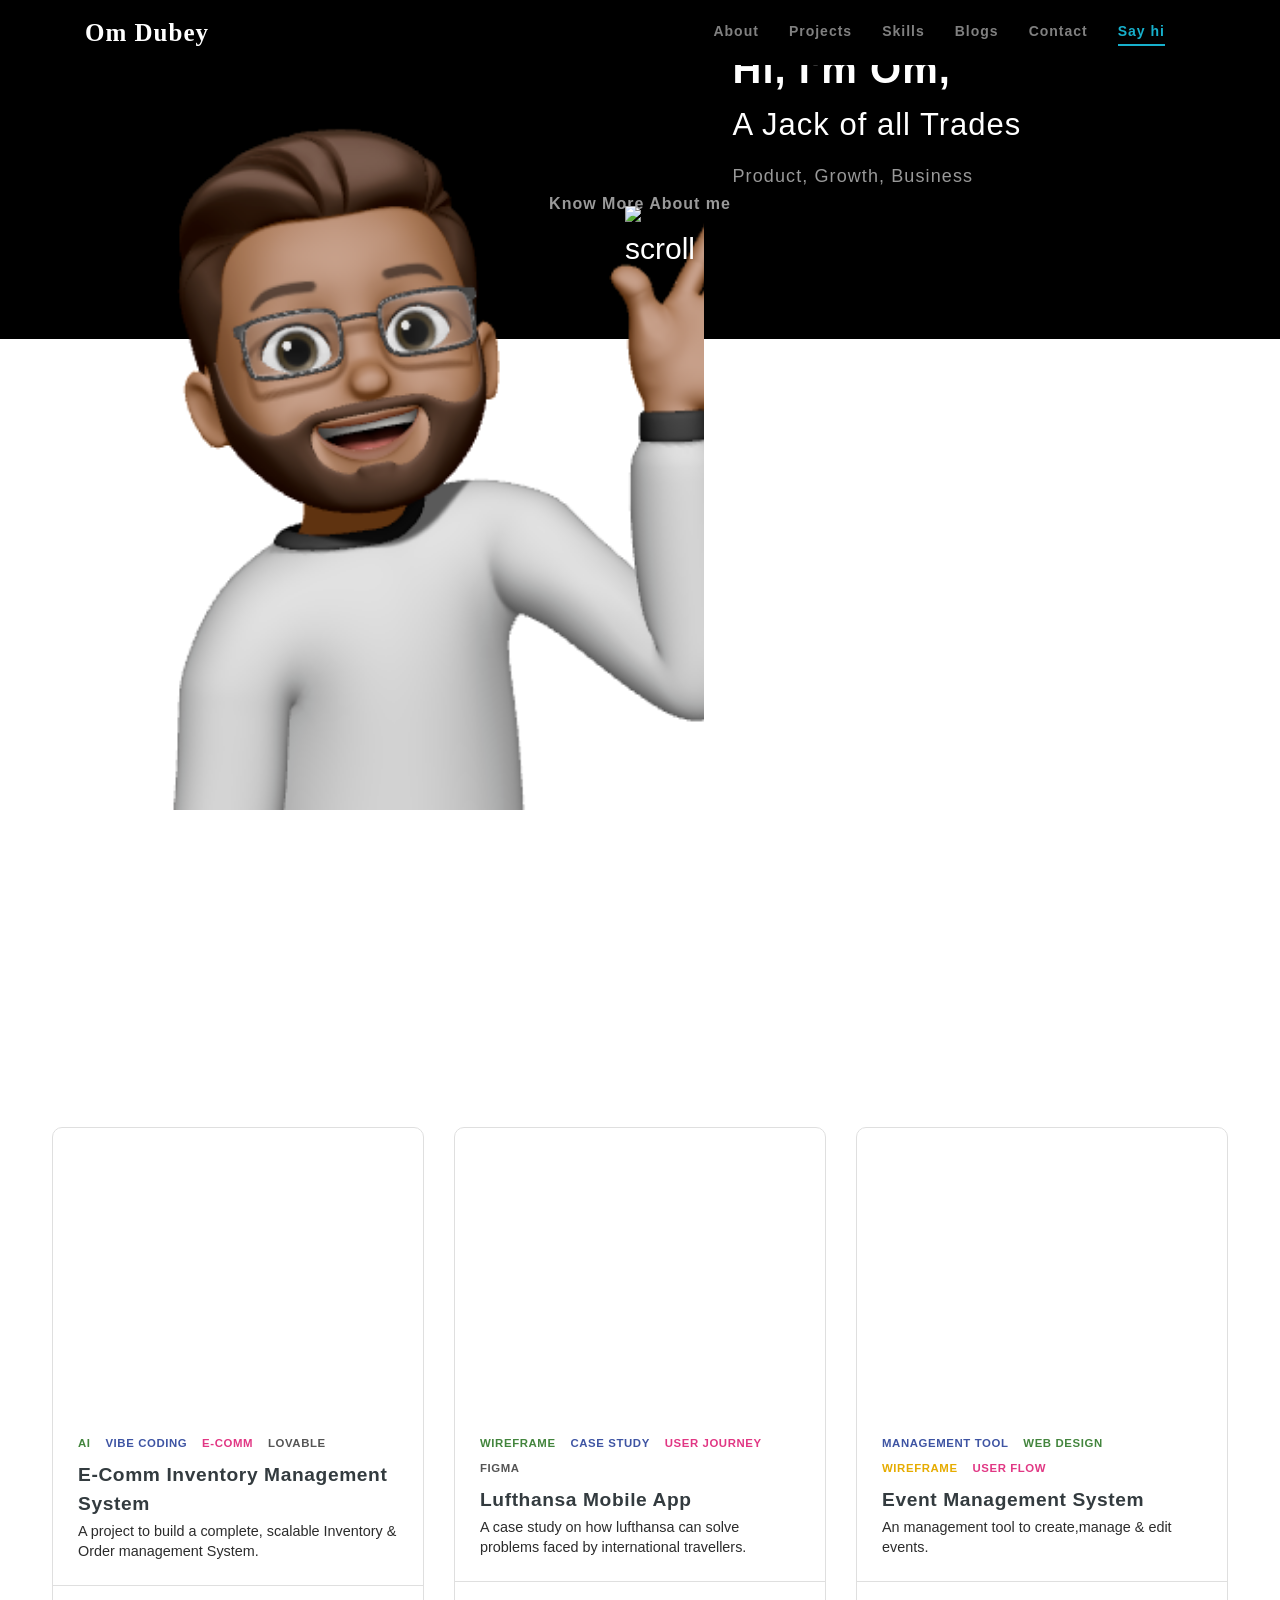
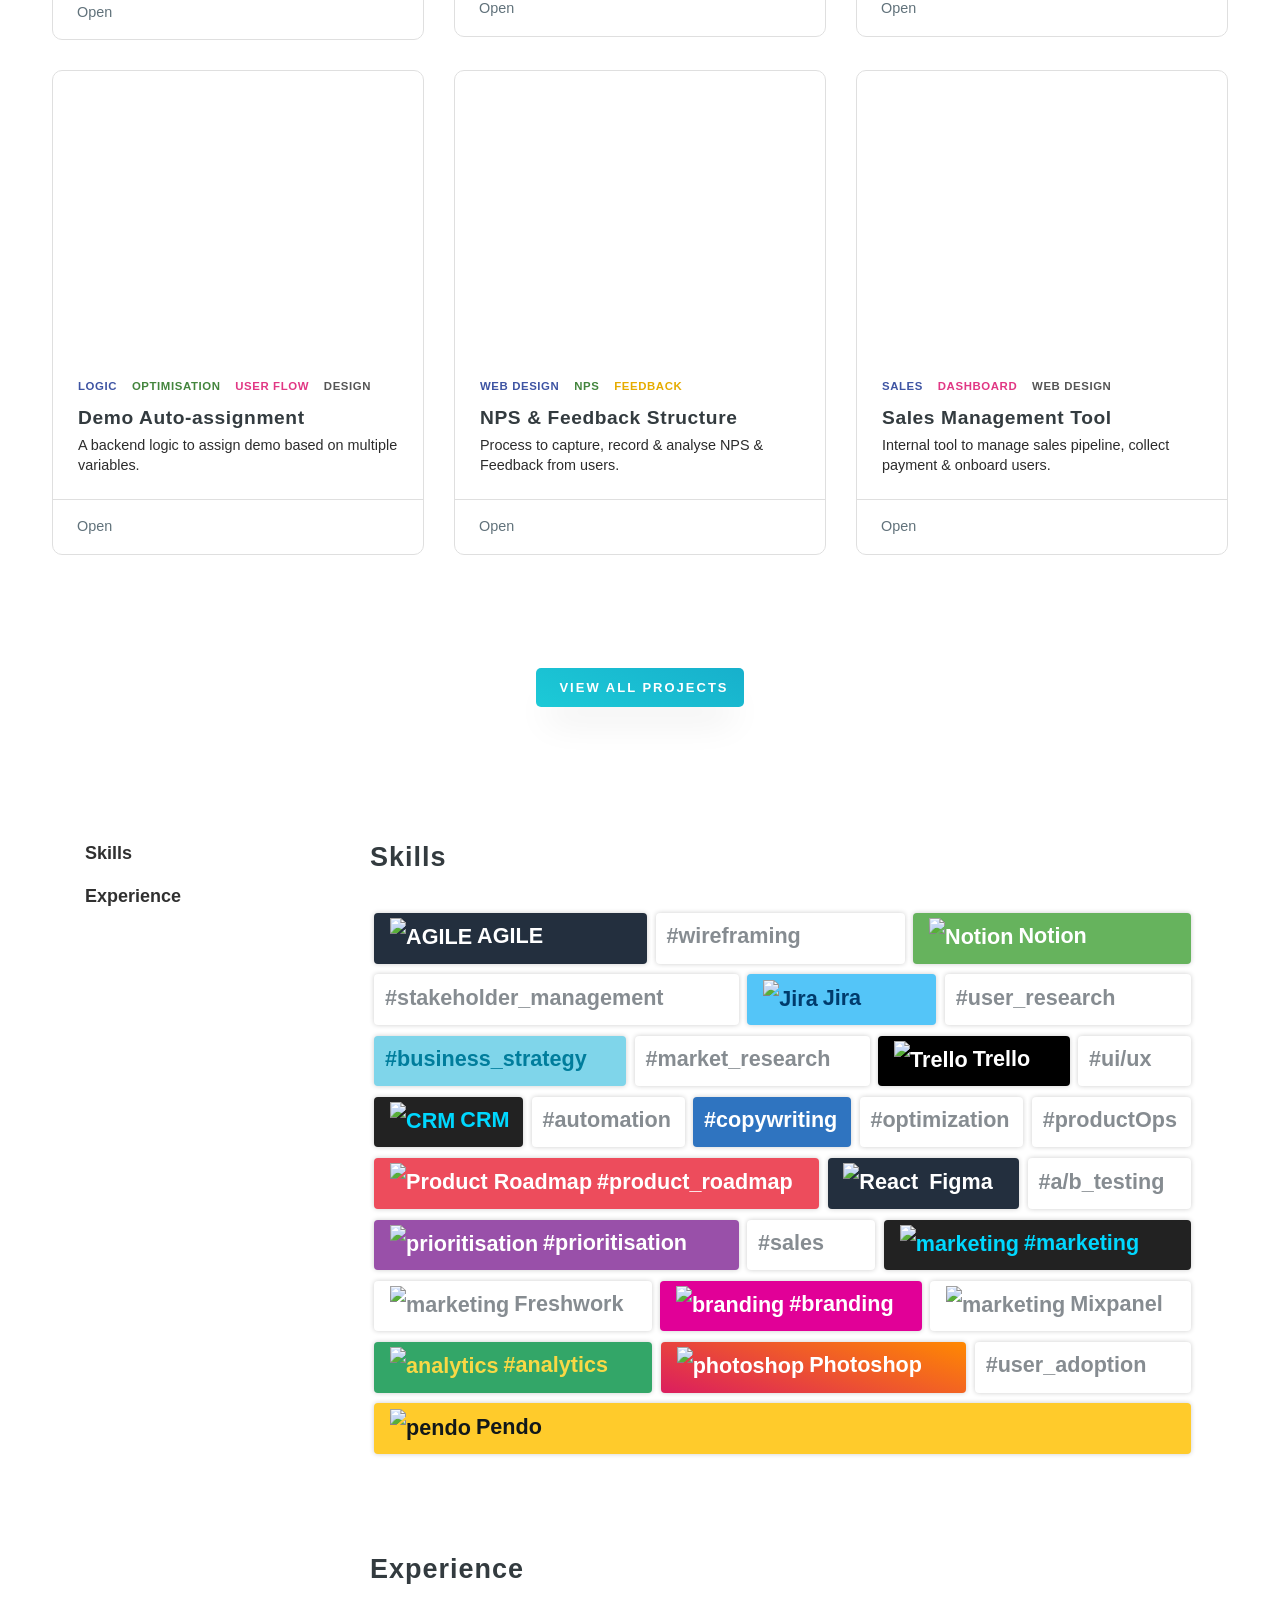
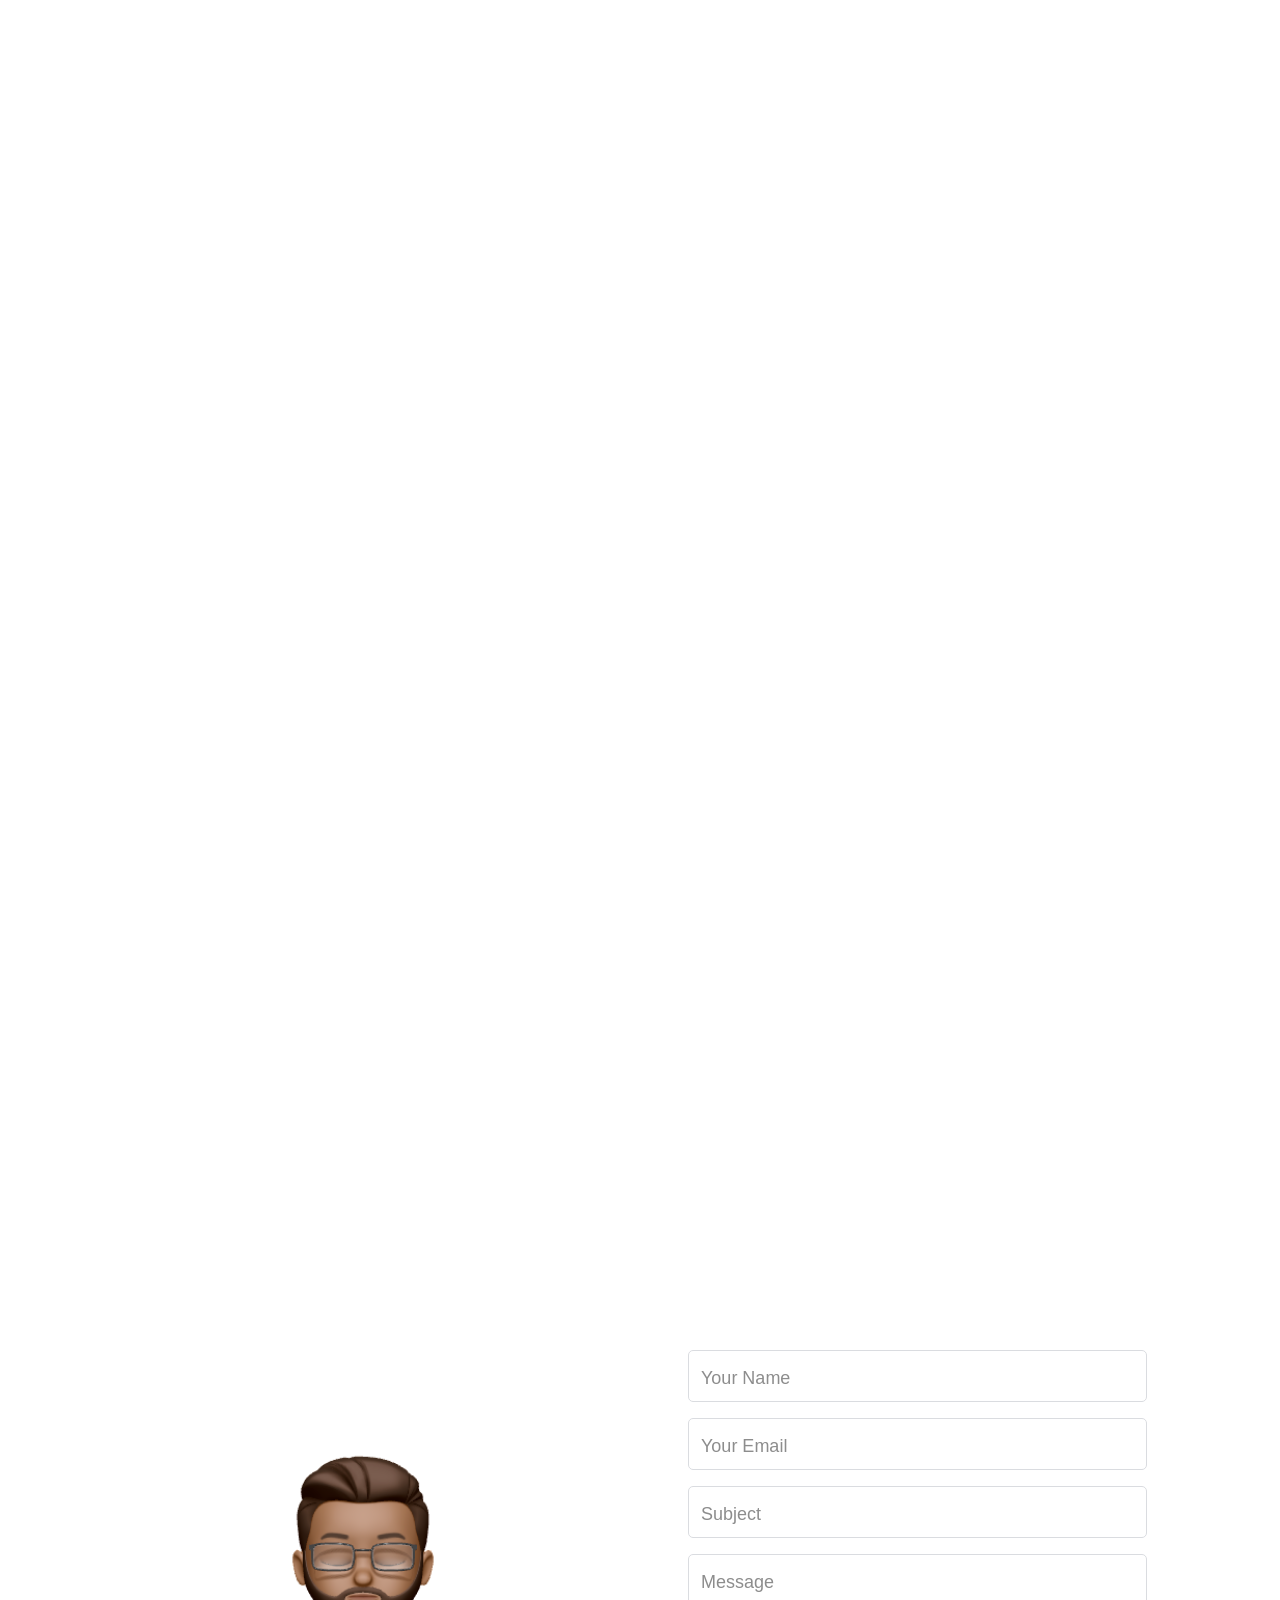
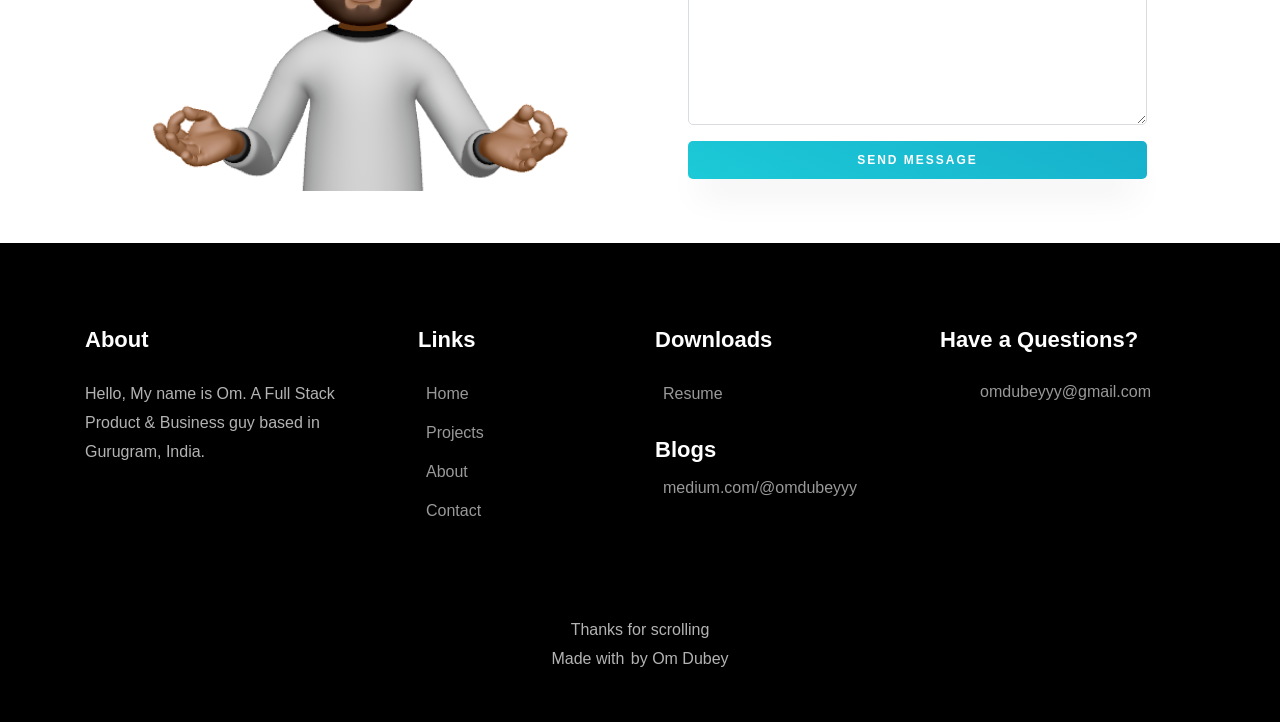
==== commit 6254faa7: "Update index.html" ====
--- a/index.html
+++ b/index.html
@@ -191,7 +191,7 @@
 							<div class="cta">
 								<h3 class="custom-h3 mt-2"><a href="https://omdubeyyy.notion.site/Inventory-Management-System-26a2abc044ce8023b4cdcddcd459c319" target="_blank" rel="noreferrer" class="text-primary">E-Comm Inventory Management System</a></h3>
 							</div>
-							<p class="text-secondary span fonts-9 mb-2">A project to build a complete, scalable Inventory & Order management System. Vibe-coded on lovable</p>
+							<p class="text-secondary span fonts-9 mb-2">A project to build a complete, scalable Inventory & Order management System.</p>
 						</div>
 						<hr>
 						<div class="d-flex links">
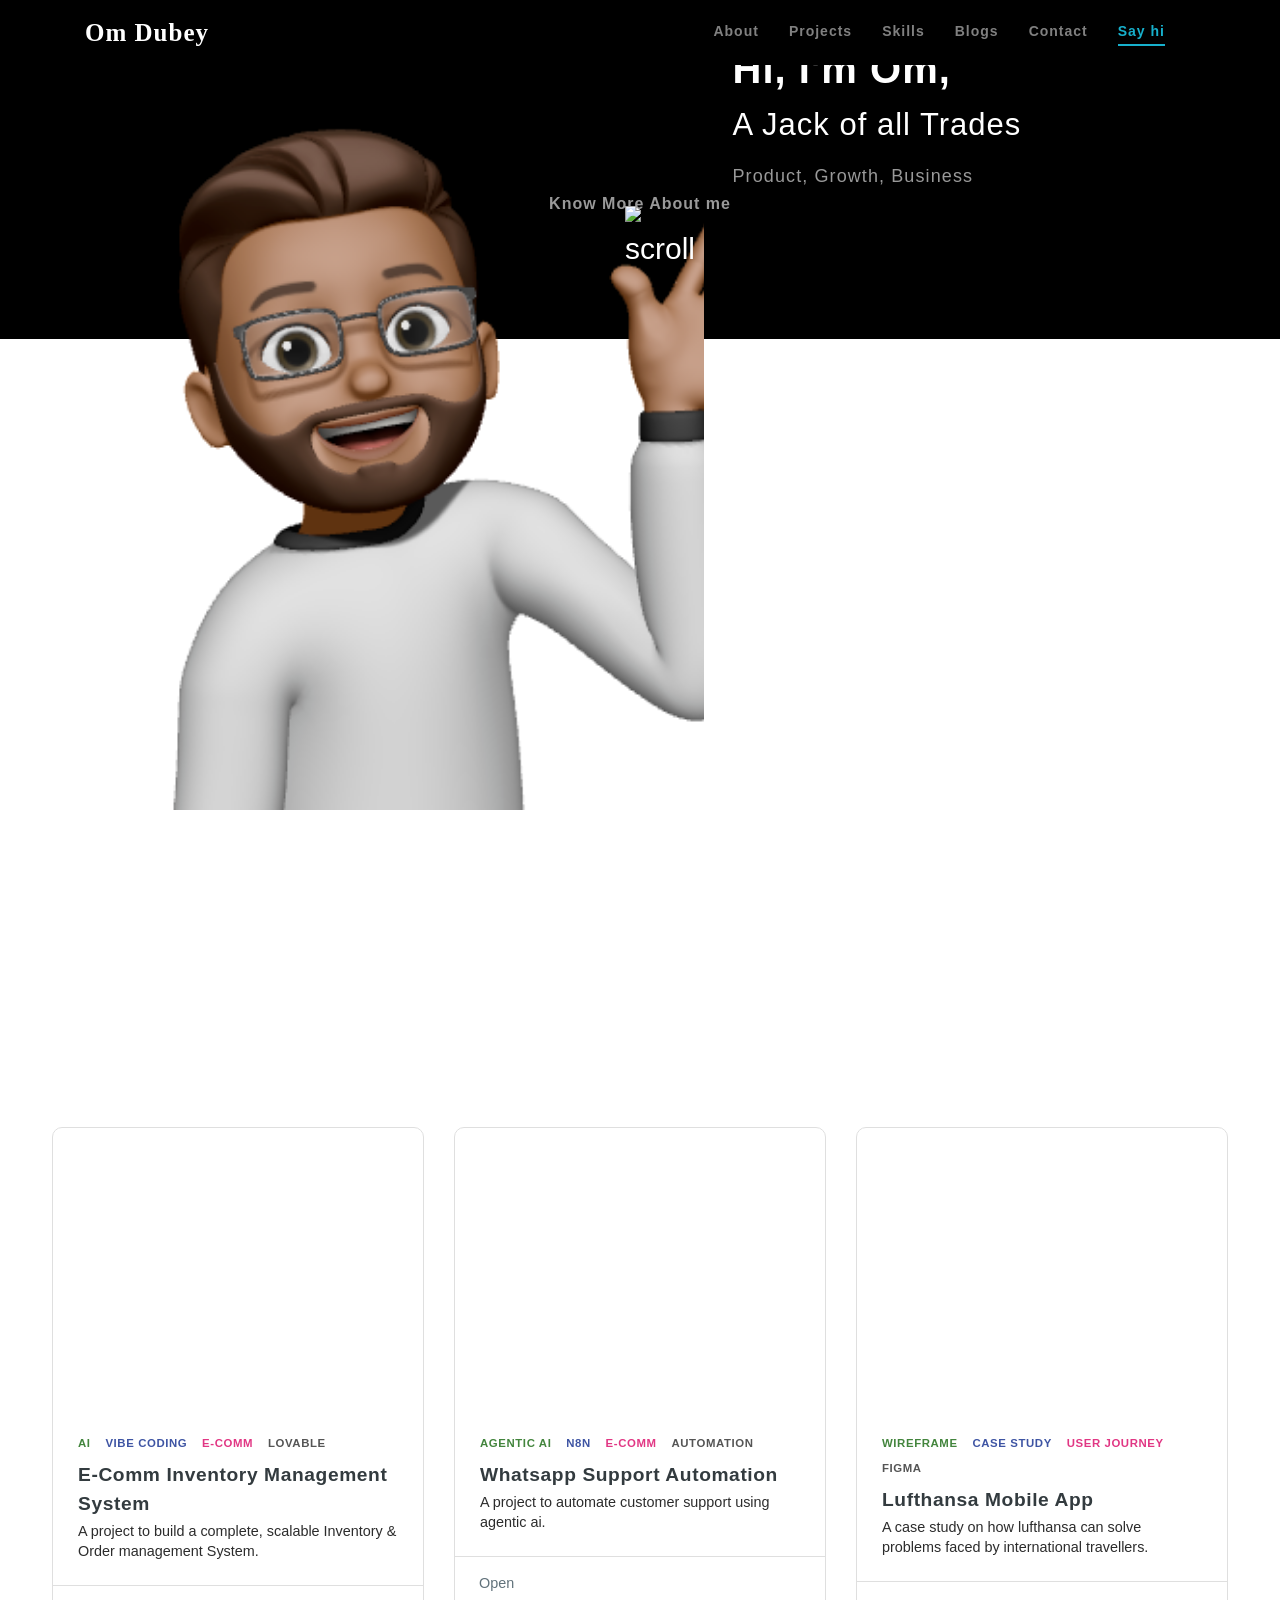
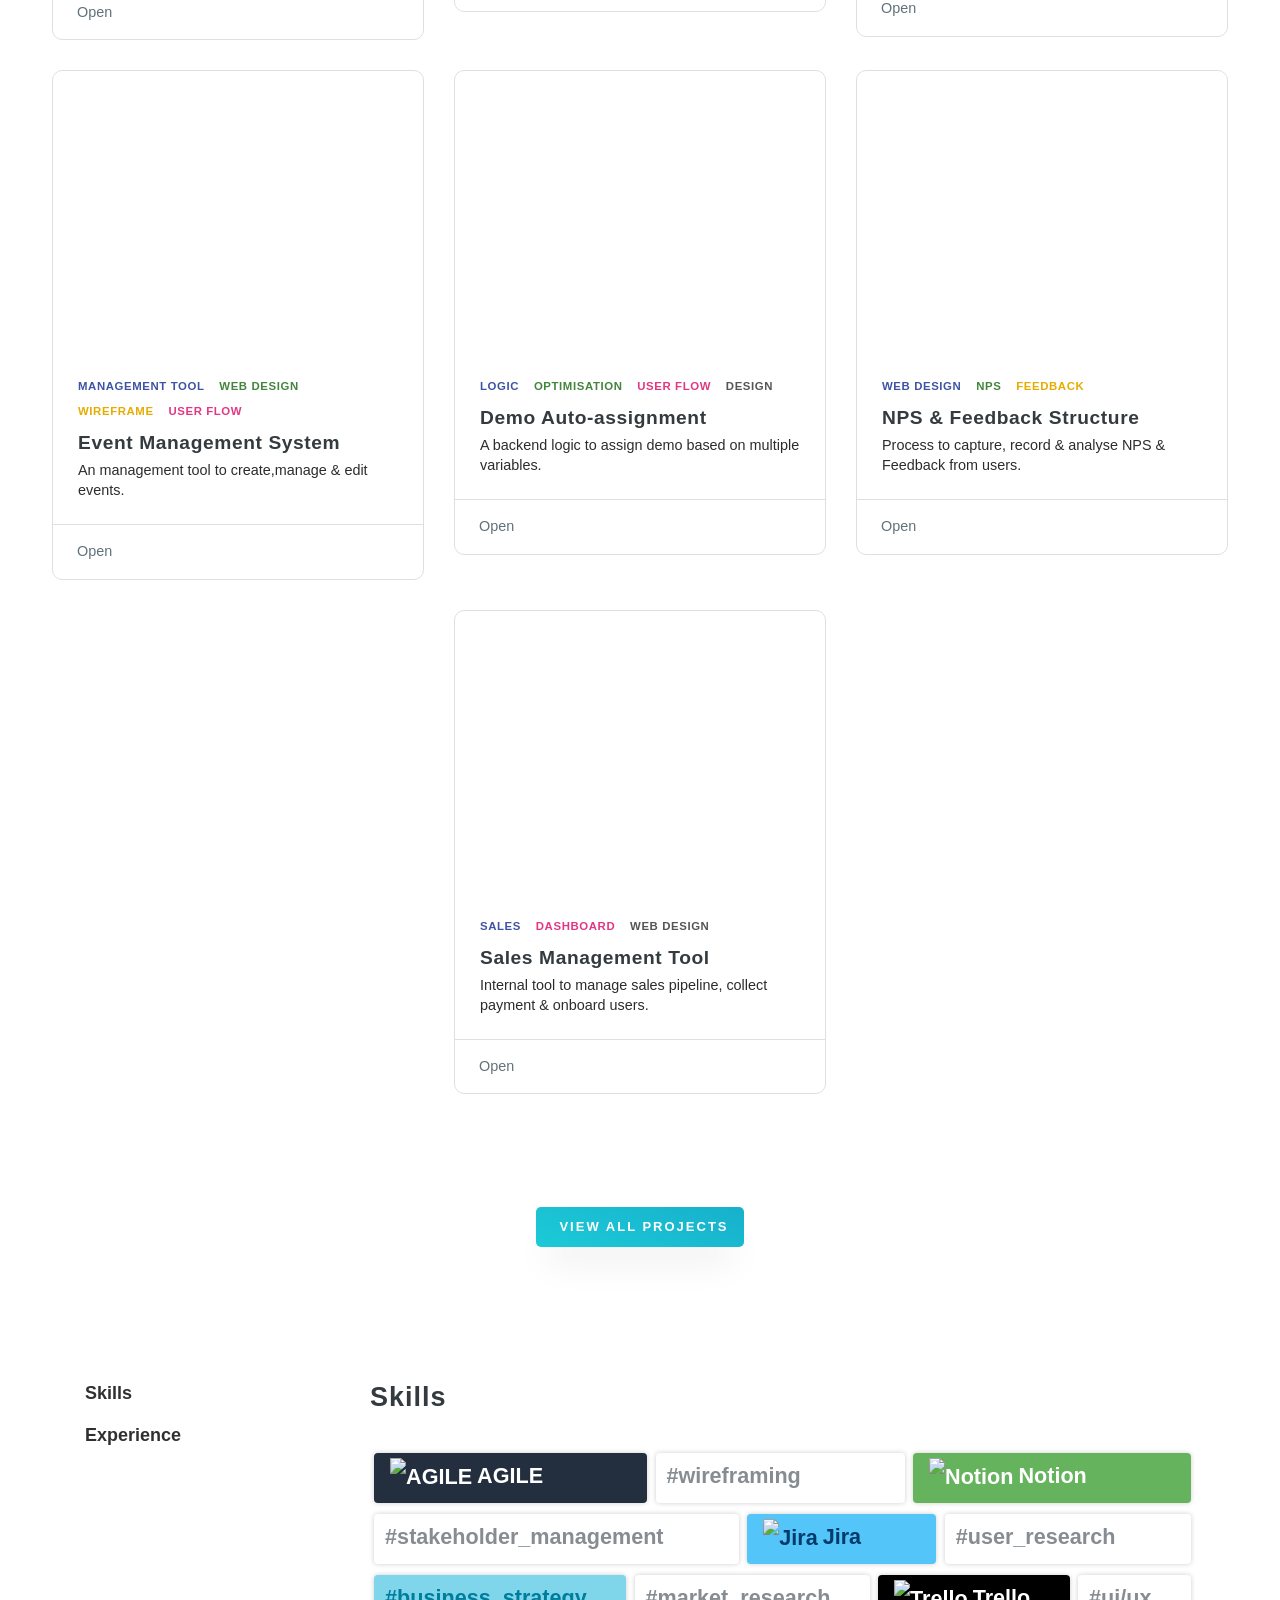
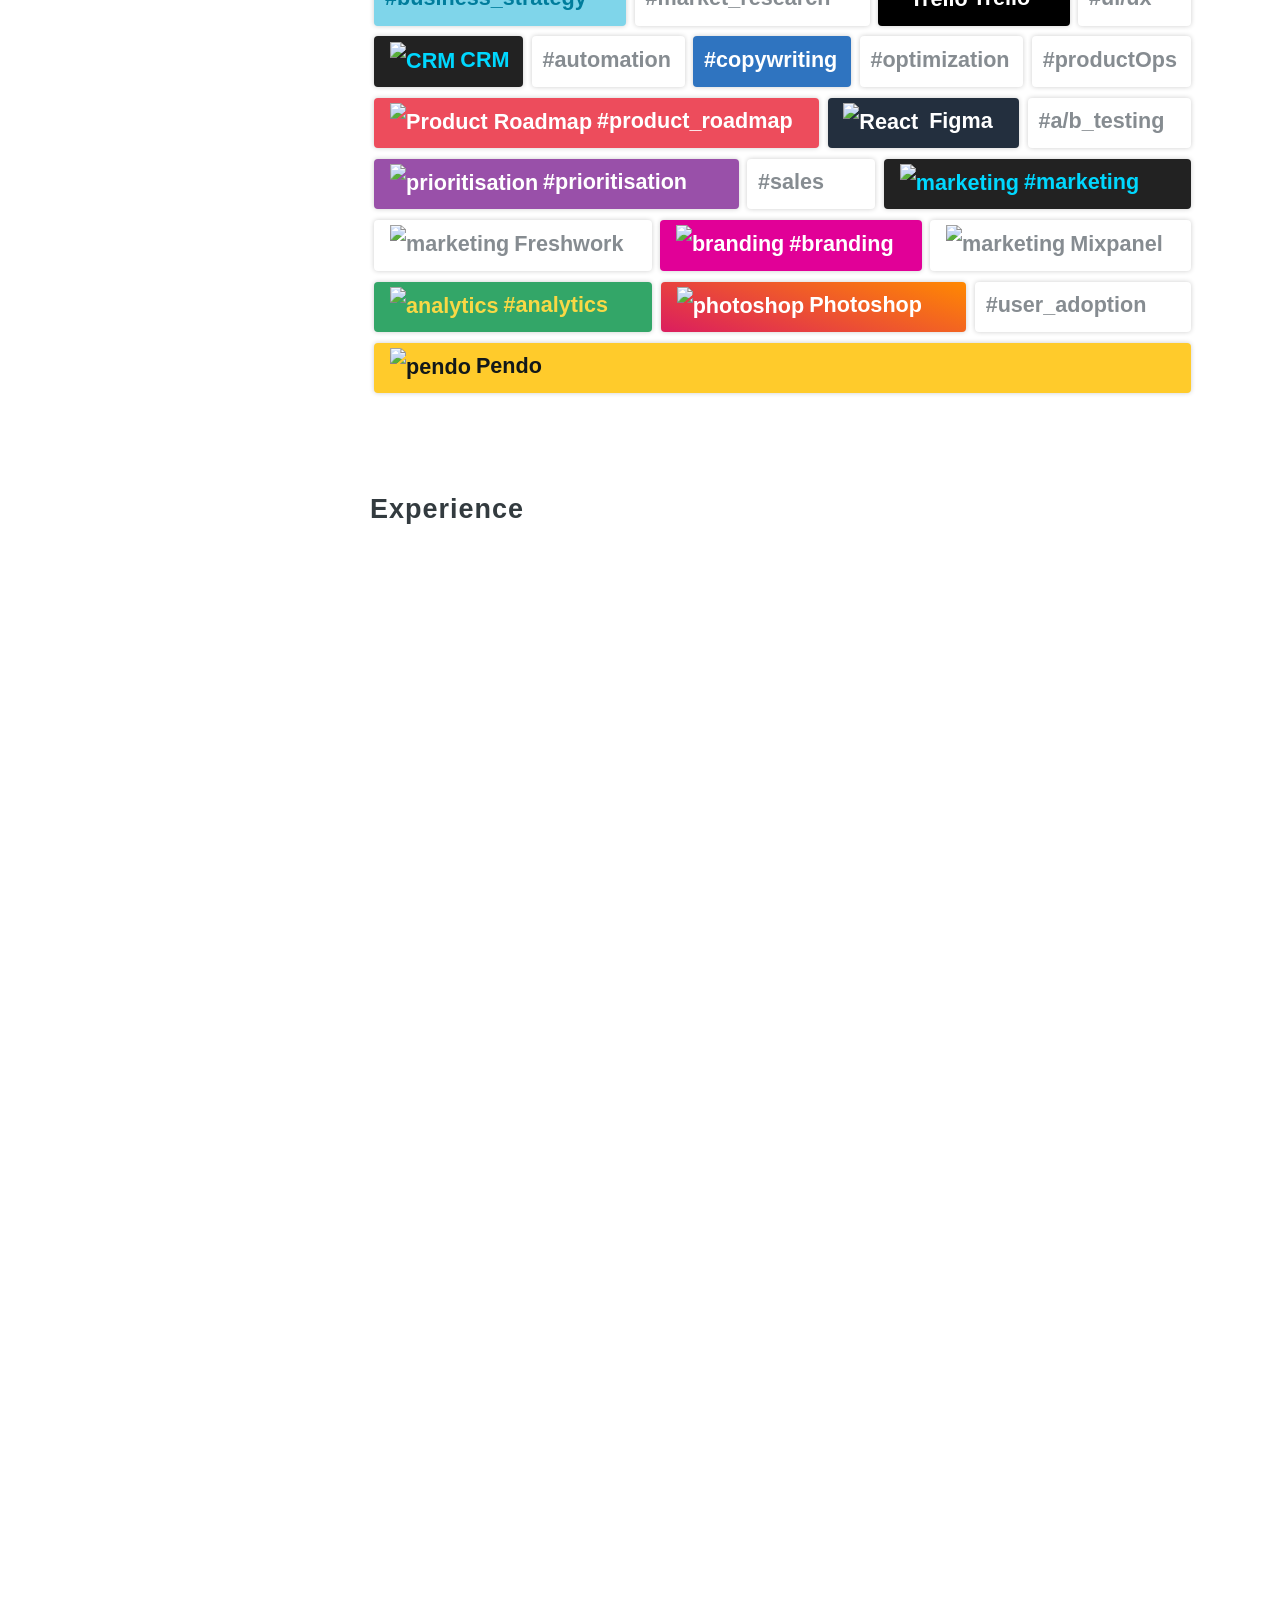
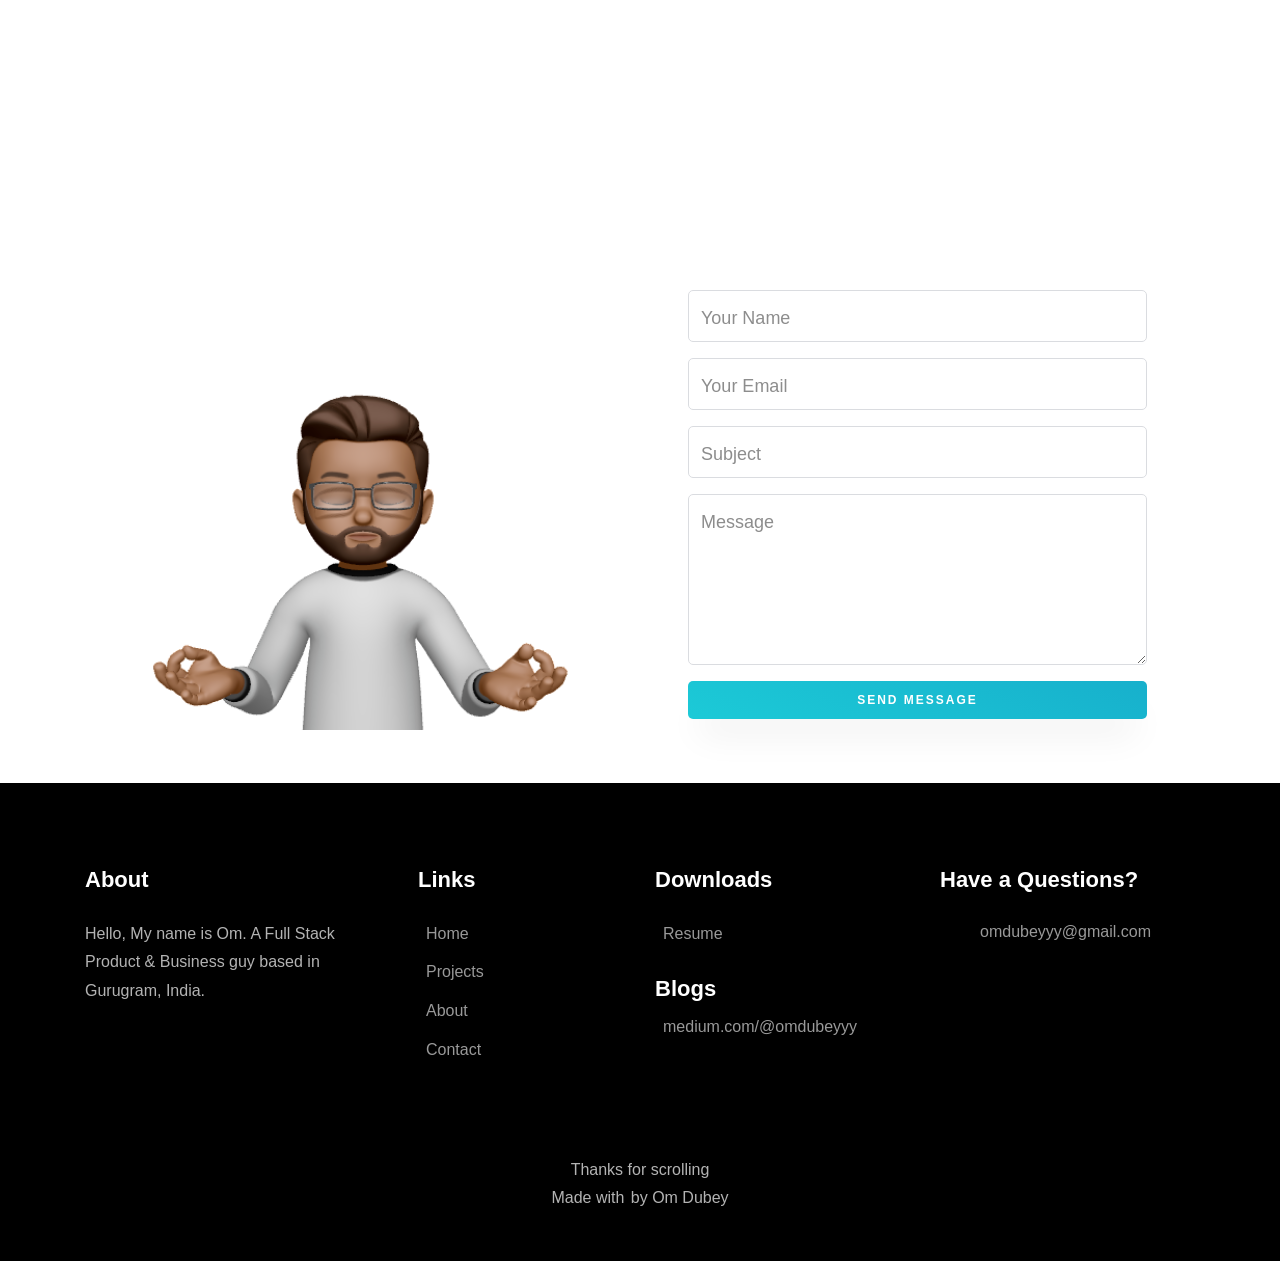
==== commit bf0b4023: "Update index.html" ====
--- a/index.html
+++ b/index.html
@@ -8,7 +8,7 @@
 			<meta charset="utf-8">
 			<meta name="title" content="Om Dubey - Product, Growth, Business.">
 			<meta name="author" content="Om Dubey">
-			<meta name="description" content="I'm Om, 22 year old \"Jack of all trades", I've undertaken  high-impact product & growth positions. Working closely with the founders and the founding team to spearhead multiple business-critical projects allowed me to develop a versatile skill set and the ability to easily adapt to new roles and challenges. I like to build products for the masses with simple & smart user experience. Business, Operations, Product, Finance, Customer support, name it and i can help with it.">
+			<meta name="description" content="I'm Om, 24 year old \"Jack of all trades", I've undertaken  high-impact product & growth positions. Working closely with the founders and the founding team to spearhead multiple business-critical projects allowed me to develop a versatile skill set and the ability to easily adapt to new roles and challenges. I like to build products for the masses with simple & smart user experience. Business, Operations, Product, Finance, Customer support, name it and i can help with it.">
 			<meta name="keywords" content="omdubey,om dubey,om dubey product, om dubey product manager, om dubey tekie, om dubey growth, Om Dubey Portfolio, om dubey portfolio, om portfolio, om dubey website, om website, deno, product manager, om dubey github, jobs, internships, om , dubey , profile , portfolio ,projects ,freelancing,founder's office,genralist, PM ,operations , finance, stack , designer , mentor  , personal , website , dark, engineer, Pluralsight, Work">
 			<meta name="google-site-verification" content="PdpHDWqZIp2iFXp89PUB9N1Pxpq91FFgue_HHBlnWFc" />
 			<meta name="geo.region" content="IN" />
@@ -115,7 +115,7 @@
 						<h2 class="big userselect">About</h2>
 						<h2 class="mb-1 section-title">About Me<span class="accent-line accent-primary"></span></h2>
 						<hr class="bottom-line" style="visibility: hidden">
-						<p class="text-secondary story-content">I'm Om Dubey, a 23-year-old <span class="position-relative">Product Manager<span class="accent-line accent-red"></span></span>, Growth Specialist and Business guy, I like to create smart user experience, optimising business functions including scalability, performance and efficiency. Fond of <span class="position-relative">Minimalistic<span class="accent-line accent-red" style="bottom:-5px !important"></span></span> UI/UX.</p><p class="text-secondary">Currently working at Founder's Office role at Uolo. Interested in Product Management, scalability & growth roles. Working on interesting projects with positive people. </p>
+						<p class="text-secondary story-content">I'm Om Dubey, a 24-year-old <span class="position-relative">Product Manager<span class="accent-line accent-red"></span></span>, Growth Specialist and Business guy, I like to create smart user experience, optimising business functions including scalability, performance and efficiency. Fond of <span class="position-relative">Minimalistic<span class="accent-line accent-red" style="bottom:-5px !important"></span></span> UI/UX.</p><p class="text-secondary">Currently working at Founder's Office role at Uolo. Interested in Product Management, scalability & growth roles. Working on interesting projects with positive people. </p>
 					</div>
 					</div>
 				<div class="counter-wrap ftco-animate d-flex mt-md-4 justify-content-center align-items-center">
@@ -196,6 +196,26 @@
 						<hr>
 						<div class="d-flex links">
 							<h3 class="custom-h3-link" title="Open in new tab"><a href="https://omdubeyyy.notion.site/Inventory-Management-System-26a2abc044ce8023b4cdcddcd459c319" rel="noreferrer" target="_blank">Open <span class="ion-md-open"></span></a></h3>
+							<!-- <h3 class="custom-h3-link ml-4" title="Open in new tab"><a href="https://github.com/DevUnderflow/nx-node-apollo-grahql-mongo" rel="noreferrer" target="_blank">GitHub URL <span class="icon-github"></span></a></h3> -->
+						</div>
+					</div>
+					<div class="project-cards">
+						<div class="project img ftco-animate d-flex justify-content-center align-items-center lazyload" data-toggle="modal" data-target="#four" loading="lazy">
+							<img src="./images/Capture Sept 29 2025.png" loading="lazy" class="lazyload" />
+							<div class="touch-icon"> <img src="./images/touch.png" alt="touch_icon" /> </div>
+						</div>
+						<div class="textp p-2">
+							<div class="d-flex flex-wrap">
+								<span class="custom-tag lang-used-node">Agentic AI</span><span class="custom-tag lang-used-typescript">N8N</span><span class="custom-tag lang-used-pink">E-Comm</span><span class="custom-tag lang-used-mongo">Automation</span>
+							</div>
+							<div class="cta">
+								<h3 class="custom-h3 mt-2"><a href="https://omdubeyyy.notion.site/WhatsApp-Customer-Support-Automation-27d2abc044ce802081ffcc0b80f7d54b?source=copy_link" target="_blank" rel="noreferrer" class="text-primary">Whatsapp Support Automation</a></h3>
+							</div>
+							<p class="text-secondary span fonts-9 mb-2">A project to automate customer support using agentic ai.</p>
+						</div>
+						<hr>
+						<div class="d-flex links">
+							<h3 class="custom-h3-link" title="Open in new tab"><a href="https://omdubeyyy.notion.site/WhatsApp-Customer-Support-Automation-27d2abc044ce802081ffcc0b80f7d54b?source=copy_link" rel="noreferrer" target="_blank">Open <span class="ion-md-open"></span></a></h3>
 							<!-- <h3 class="custom-h3-link ml-4" title="Open in new tab"><a href="https://github.com/DevUnderflow/nx-node-apollo-grahql-mongo" rel="noreferrer" target="_blank">GitHub URL <span class="icon-github"></span></a></h3> -->
 						</div>
 					</div>
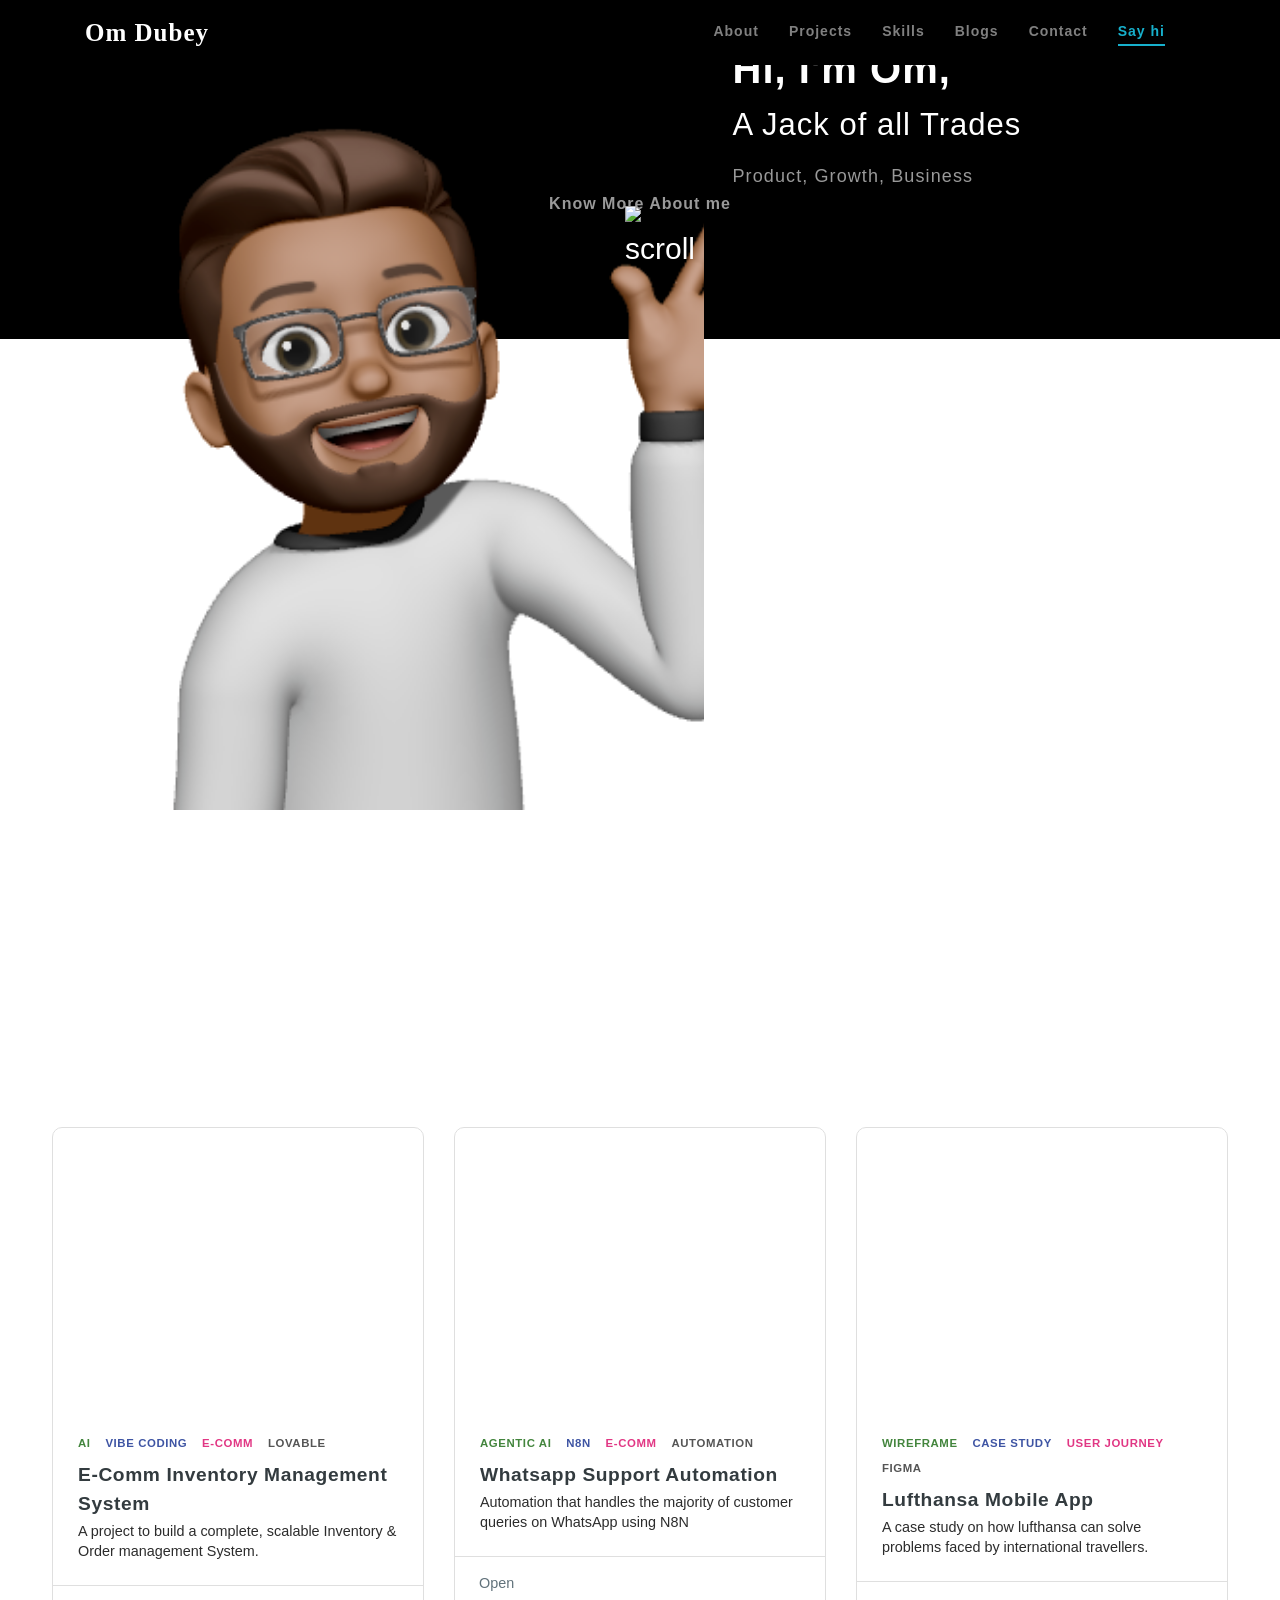
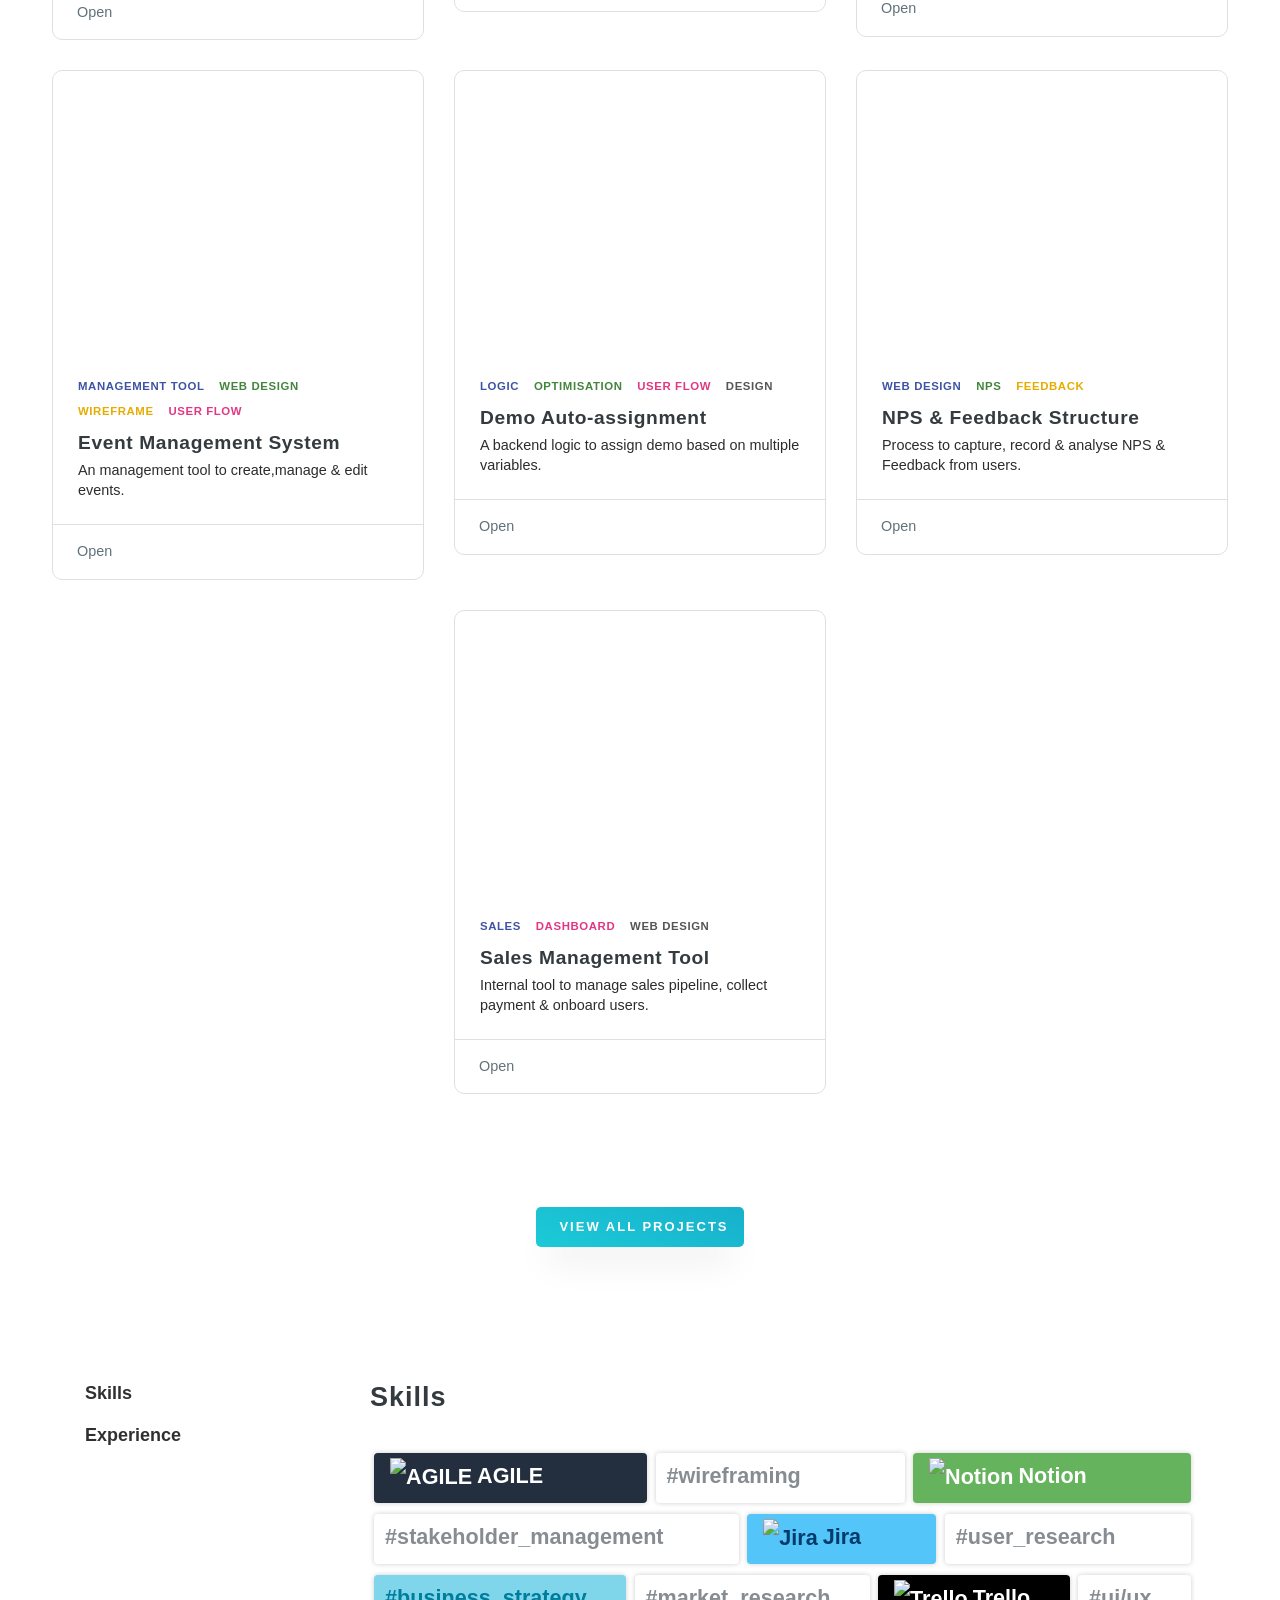
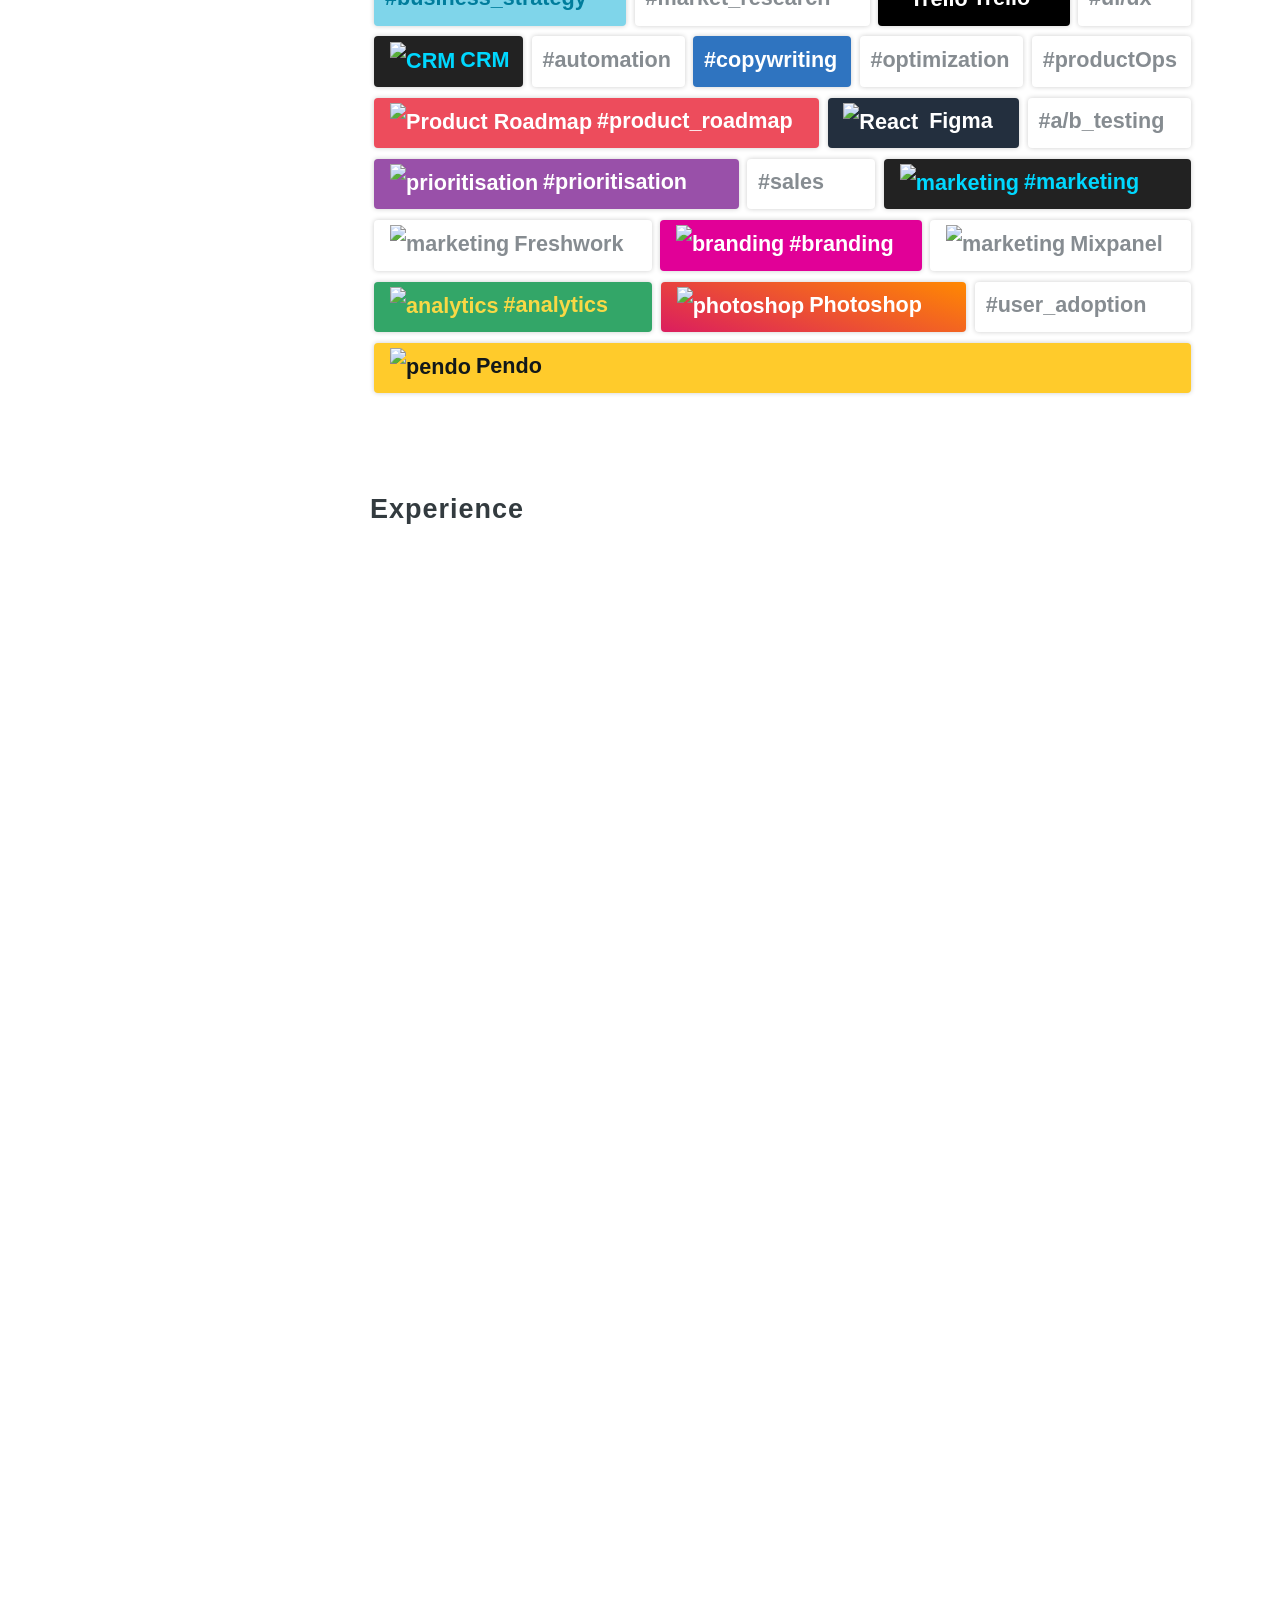
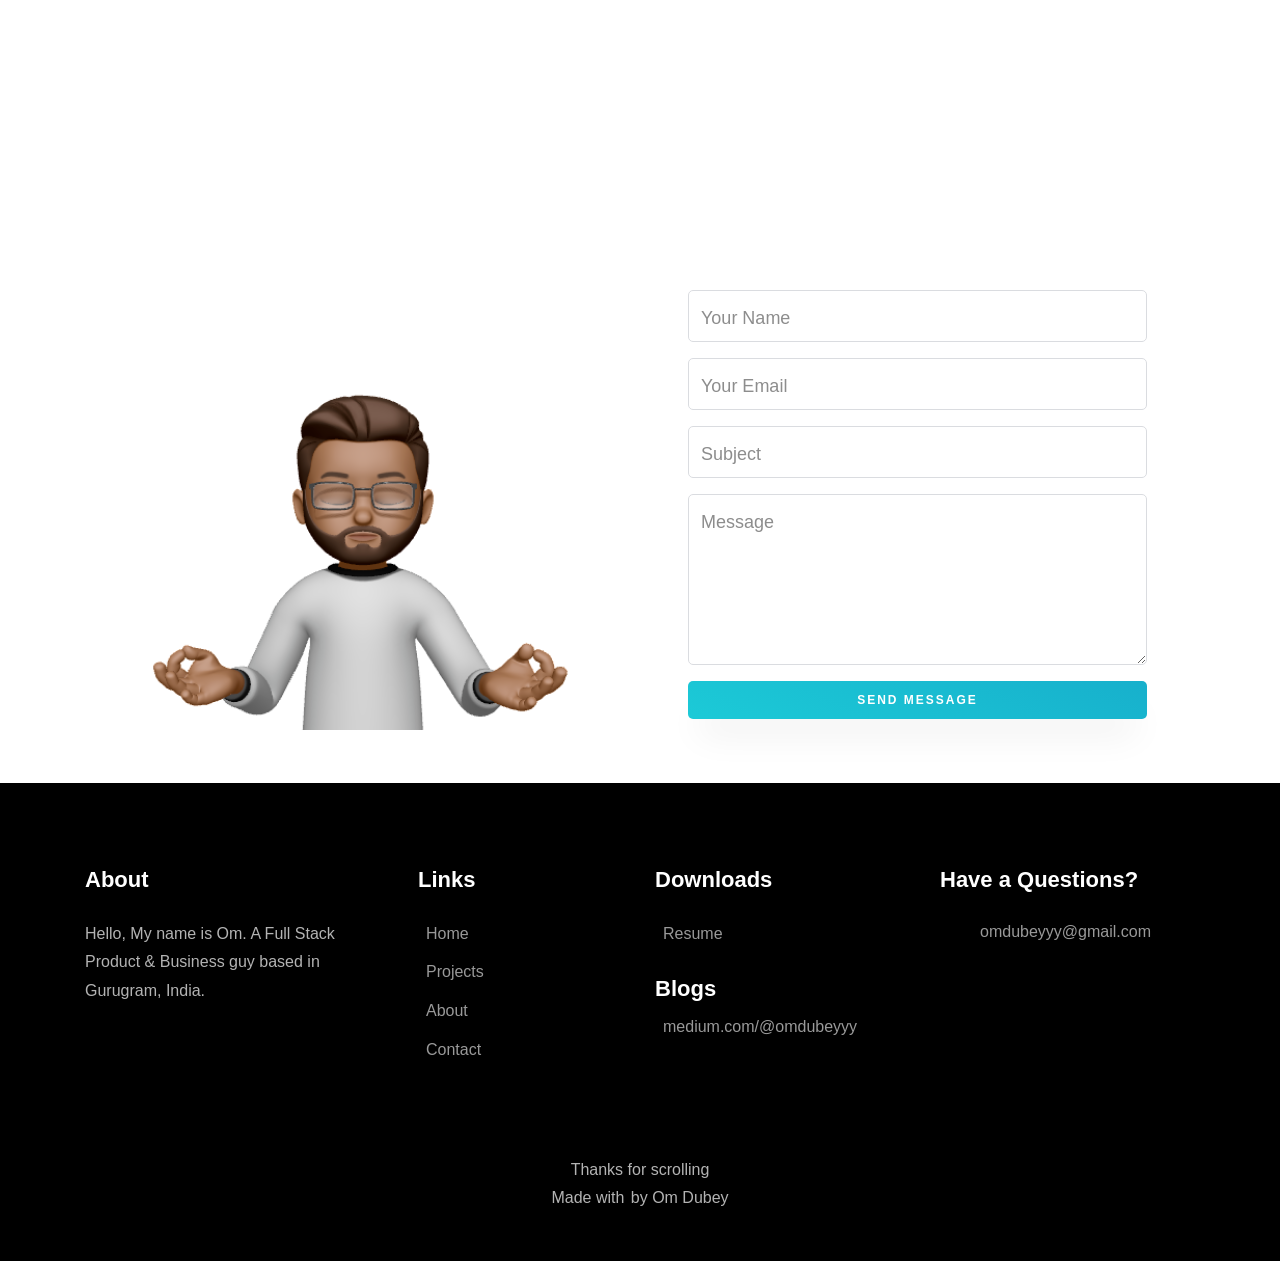
==== commit e723e57c: "Update index.html" ====
--- a/index.html
+++ b/index.html
@@ -211,7 +211,7 @@
 							<div class="cta">
 								<h3 class="custom-h3 mt-2"><a href="https://omdubeyyy.notion.site/WhatsApp-Customer-Support-Automation-27d2abc044ce802081ffcc0b80f7d54b?source=copy_link" target="_blank" rel="noreferrer" class="text-primary">Whatsapp Support Automation</a></h3>
 							</div>
-							<p class="text-secondary span fonts-9 mb-2">A project to automate customer support using agentic ai.</p>
+							<p class="text-secondary span fonts-9 mb-2">Automation that handles the majority of customer queries on WhatsApp using N8N</p>
 						</div>
 						<hr>
 						<div class="d-flex links">
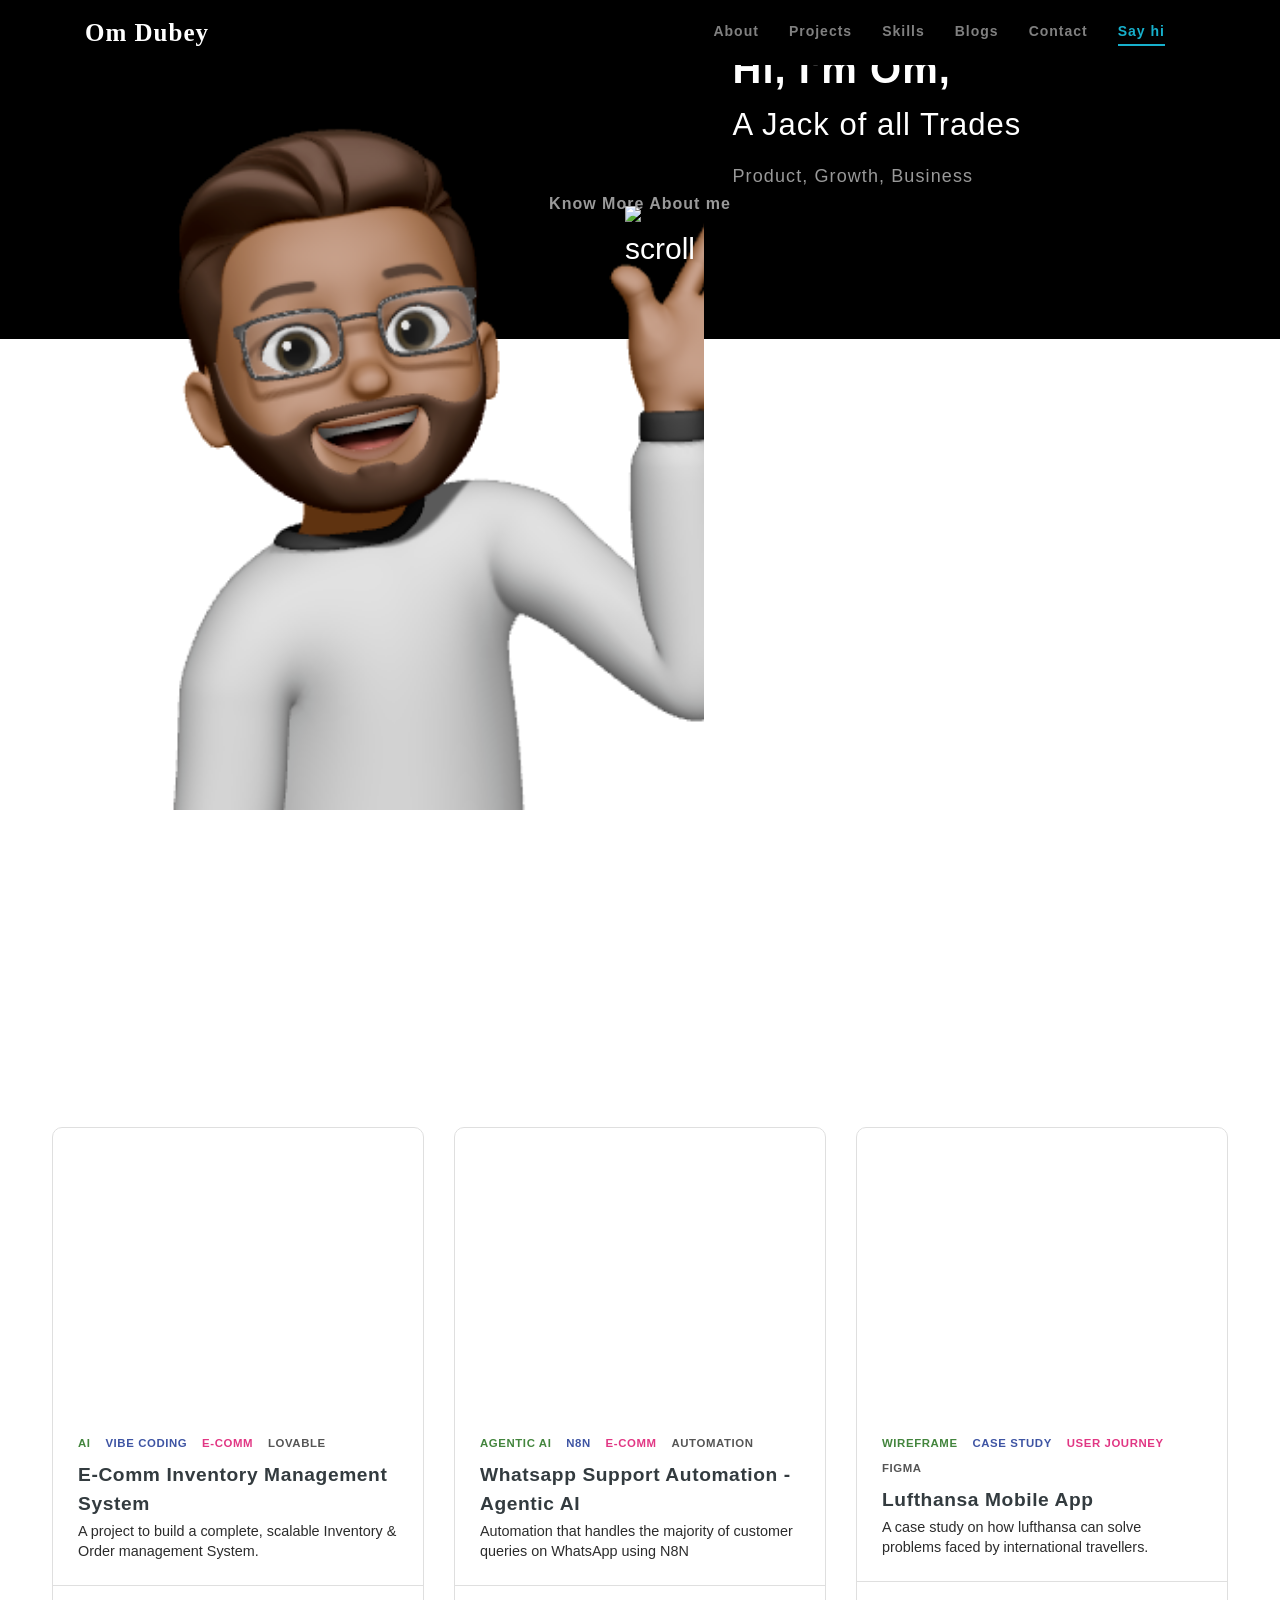
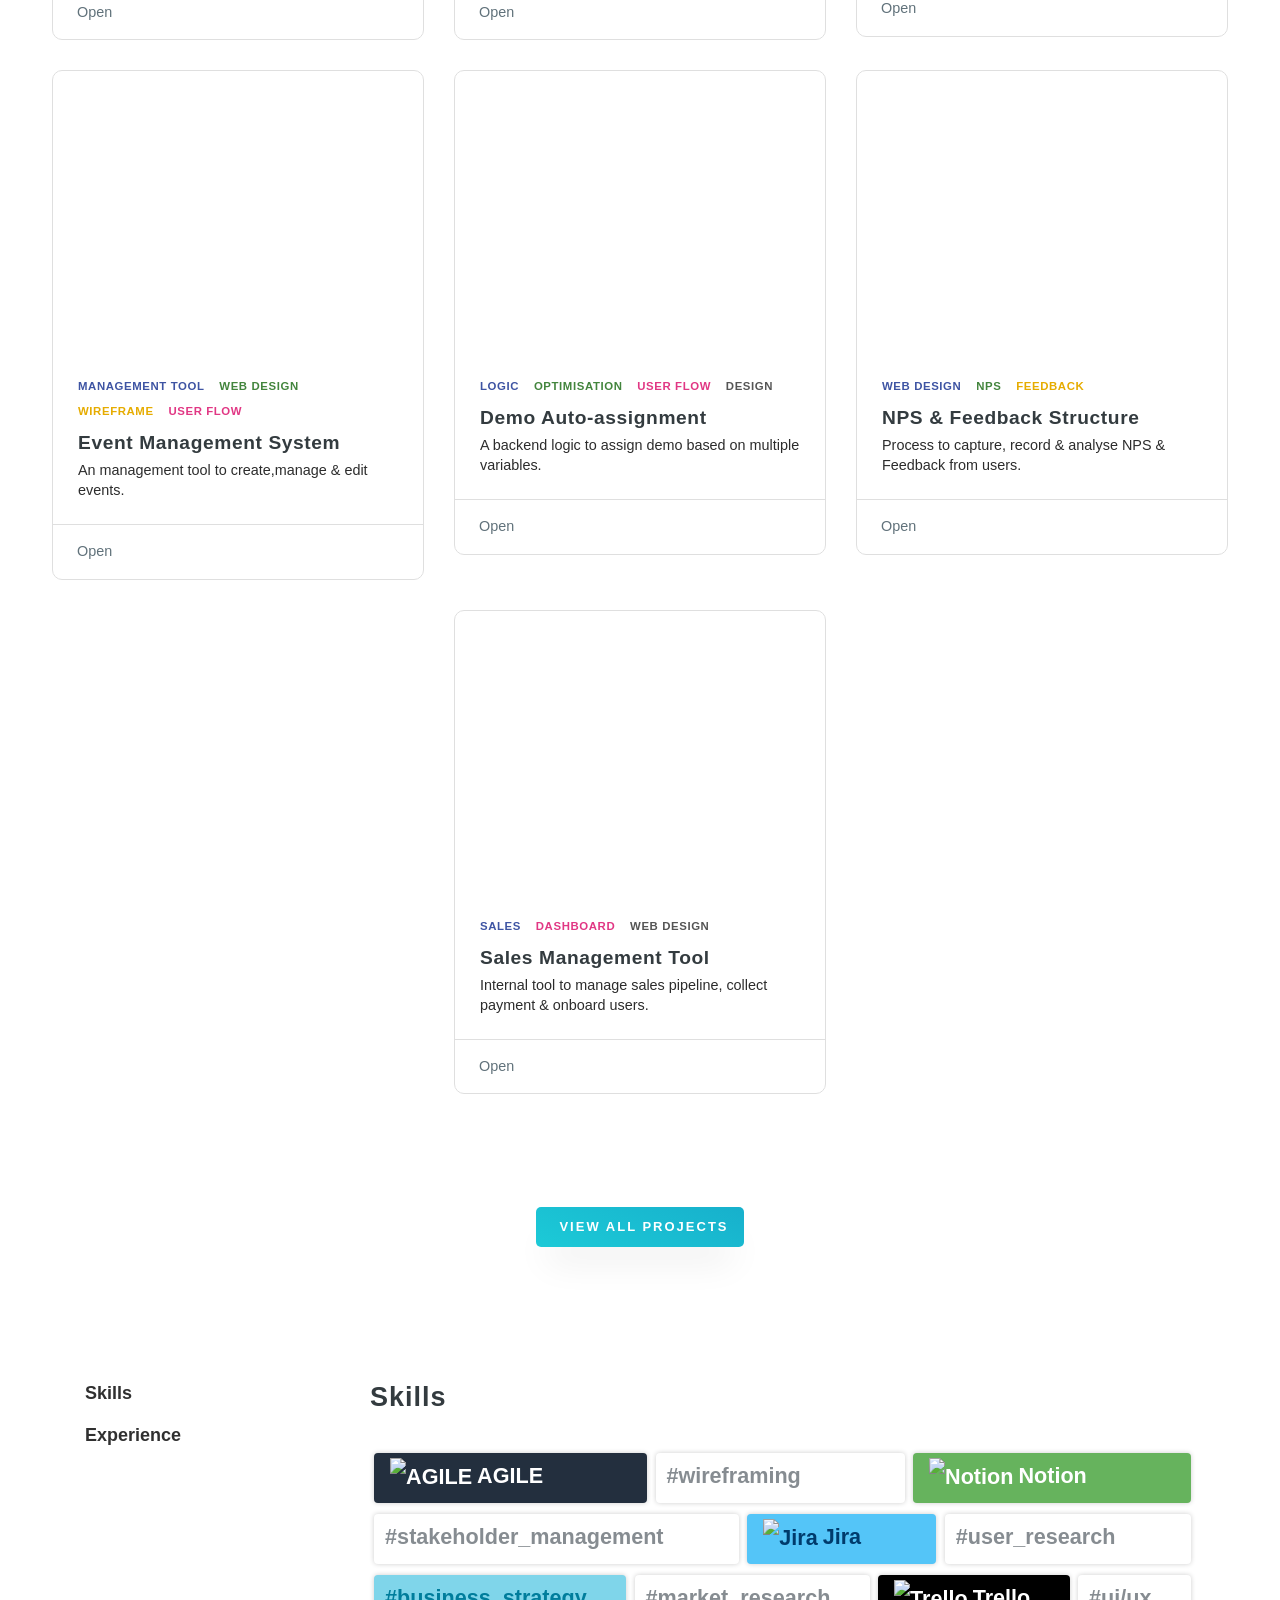
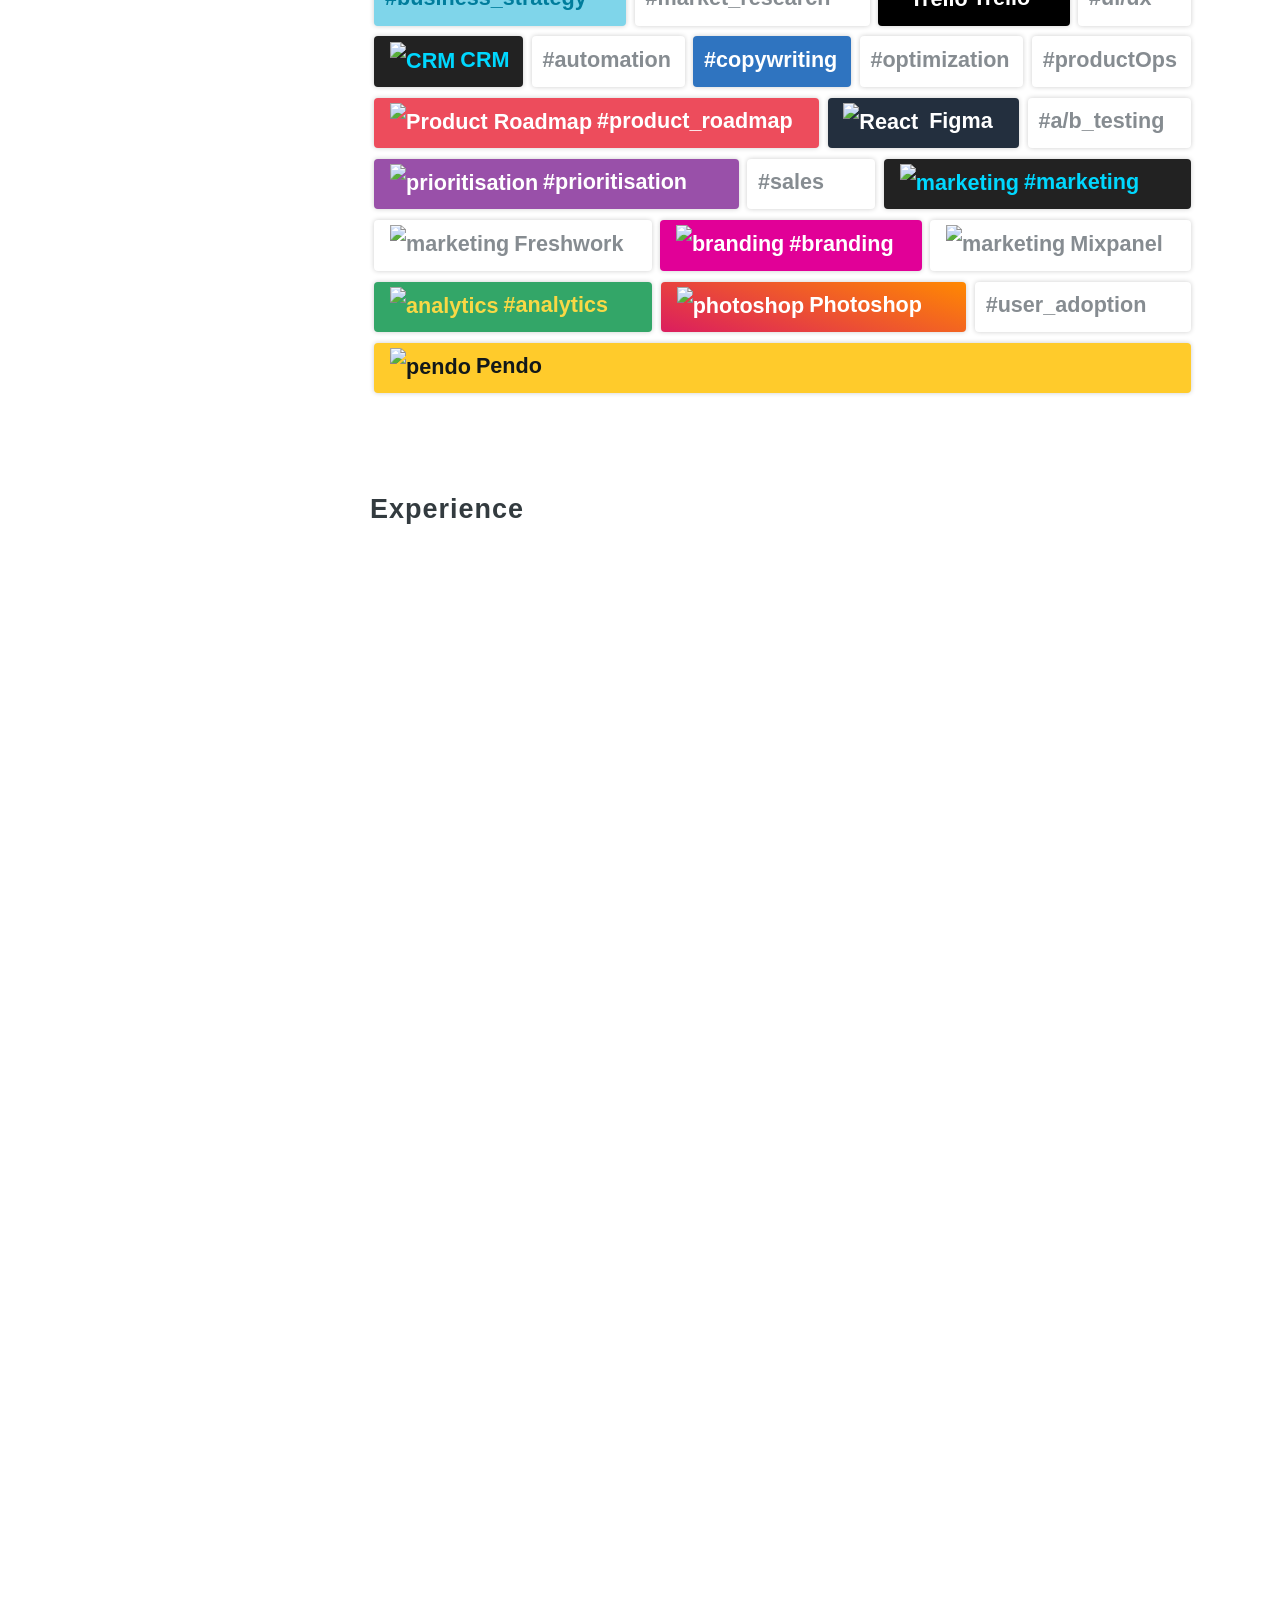
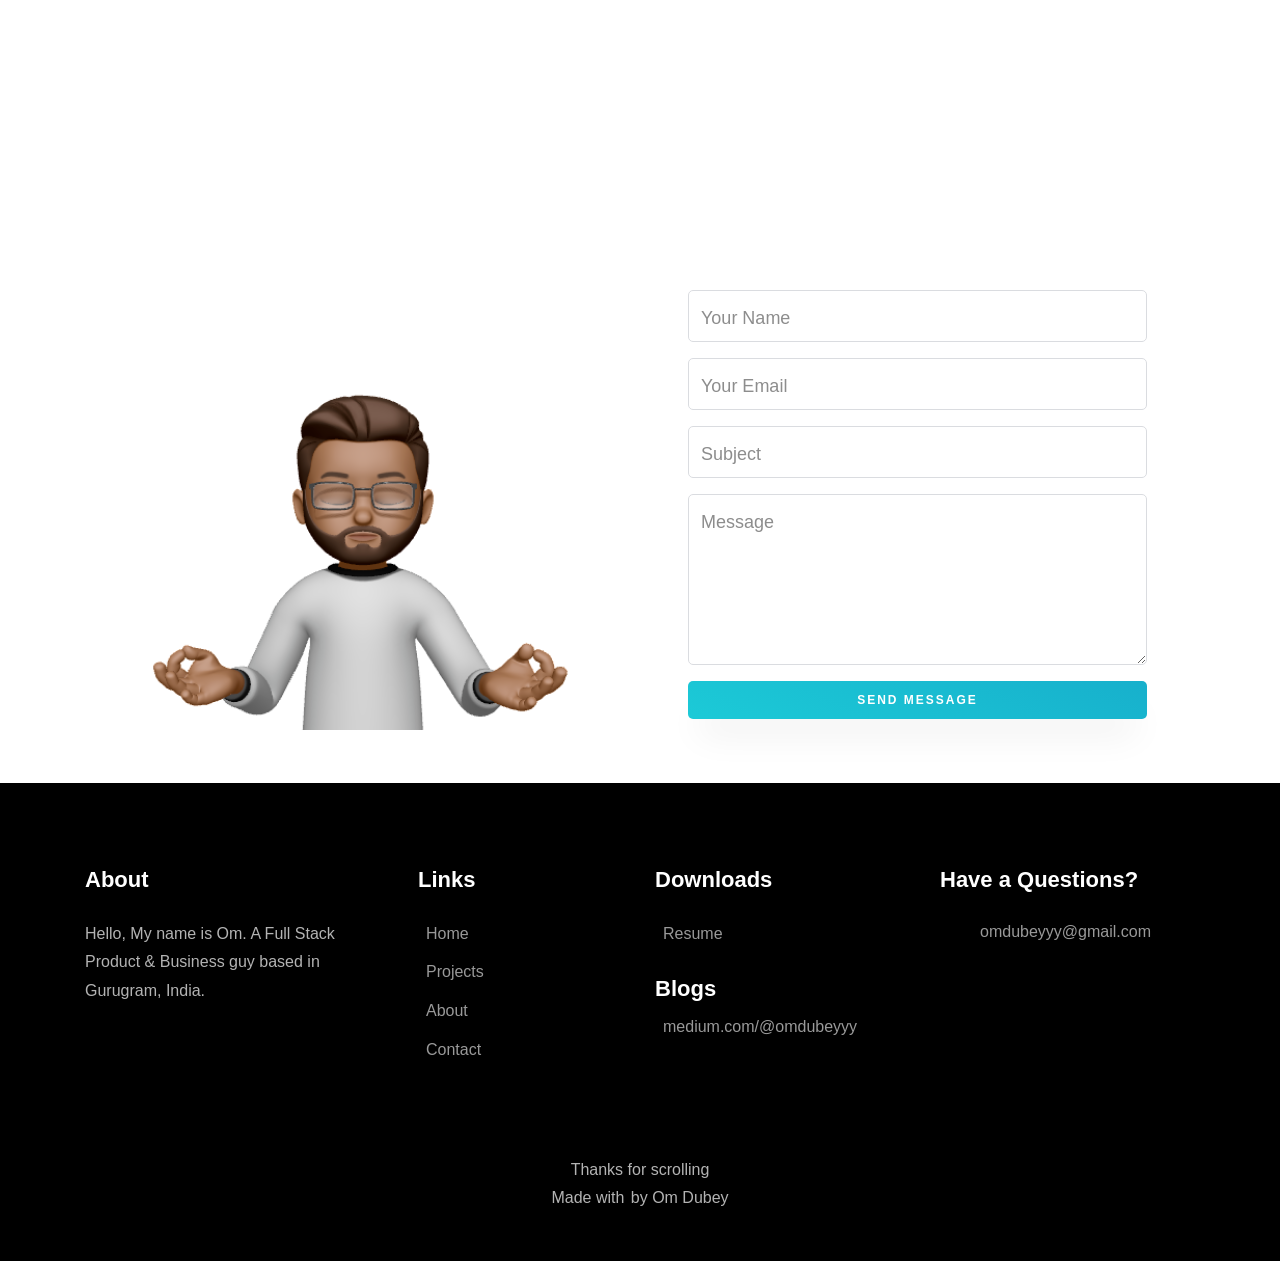
==== commit 6f9a314e: "Update index.html" ====
--- a/index.html
+++ b/index.html
@@ -209,7 +209,7 @@
 								<span class="custom-tag lang-used-node">Agentic AI</span><span class="custom-tag lang-used-typescript">N8N</span><span class="custom-tag lang-used-pink">E-Comm</span><span class="custom-tag lang-used-mongo">Automation</span>
 							</div>
 							<div class="cta">
-								<h3 class="custom-h3 mt-2"><a href="https://omdubeyyy.notion.site/WhatsApp-Customer-Support-Automation-27d2abc044ce802081ffcc0b80f7d54b?source=copy_link" target="_blank" rel="noreferrer" class="text-primary">Whatsapp Support Automation</a></h3>
+								<h3 class="custom-h3 mt-2"><a href="https://omdubeyyy.notion.site/WhatsApp-Customer-Support-Automation-27d2abc044ce802081ffcc0b80f7d54b?source=copy_link" target="_blank" rel="noreferrer" class="text-primary">Whatsapp Support Automation - Agentic AI</a></h3>
 							</div>
 							<p class="text-secondary span fonts-9 mb-2">Automation that handles the majority of customer queries on WhatsApp using N8N</p>
 						</div>
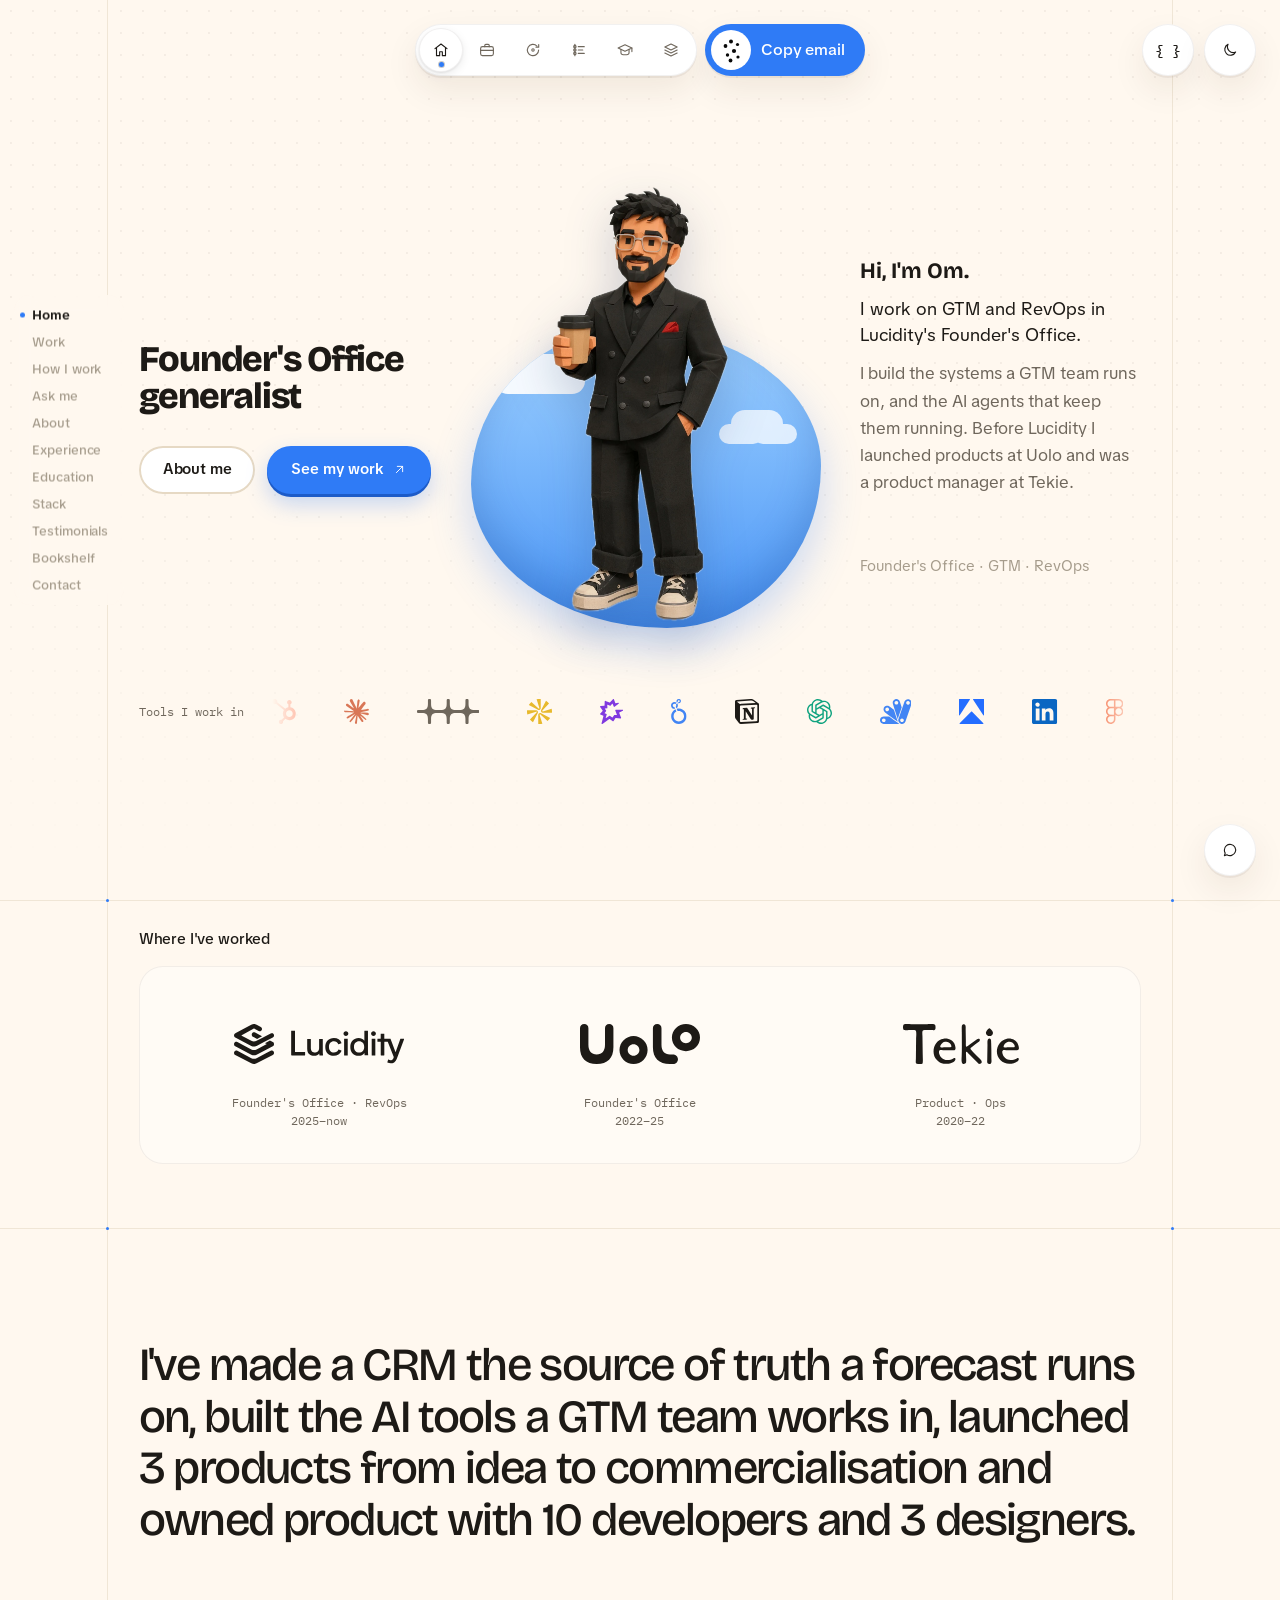
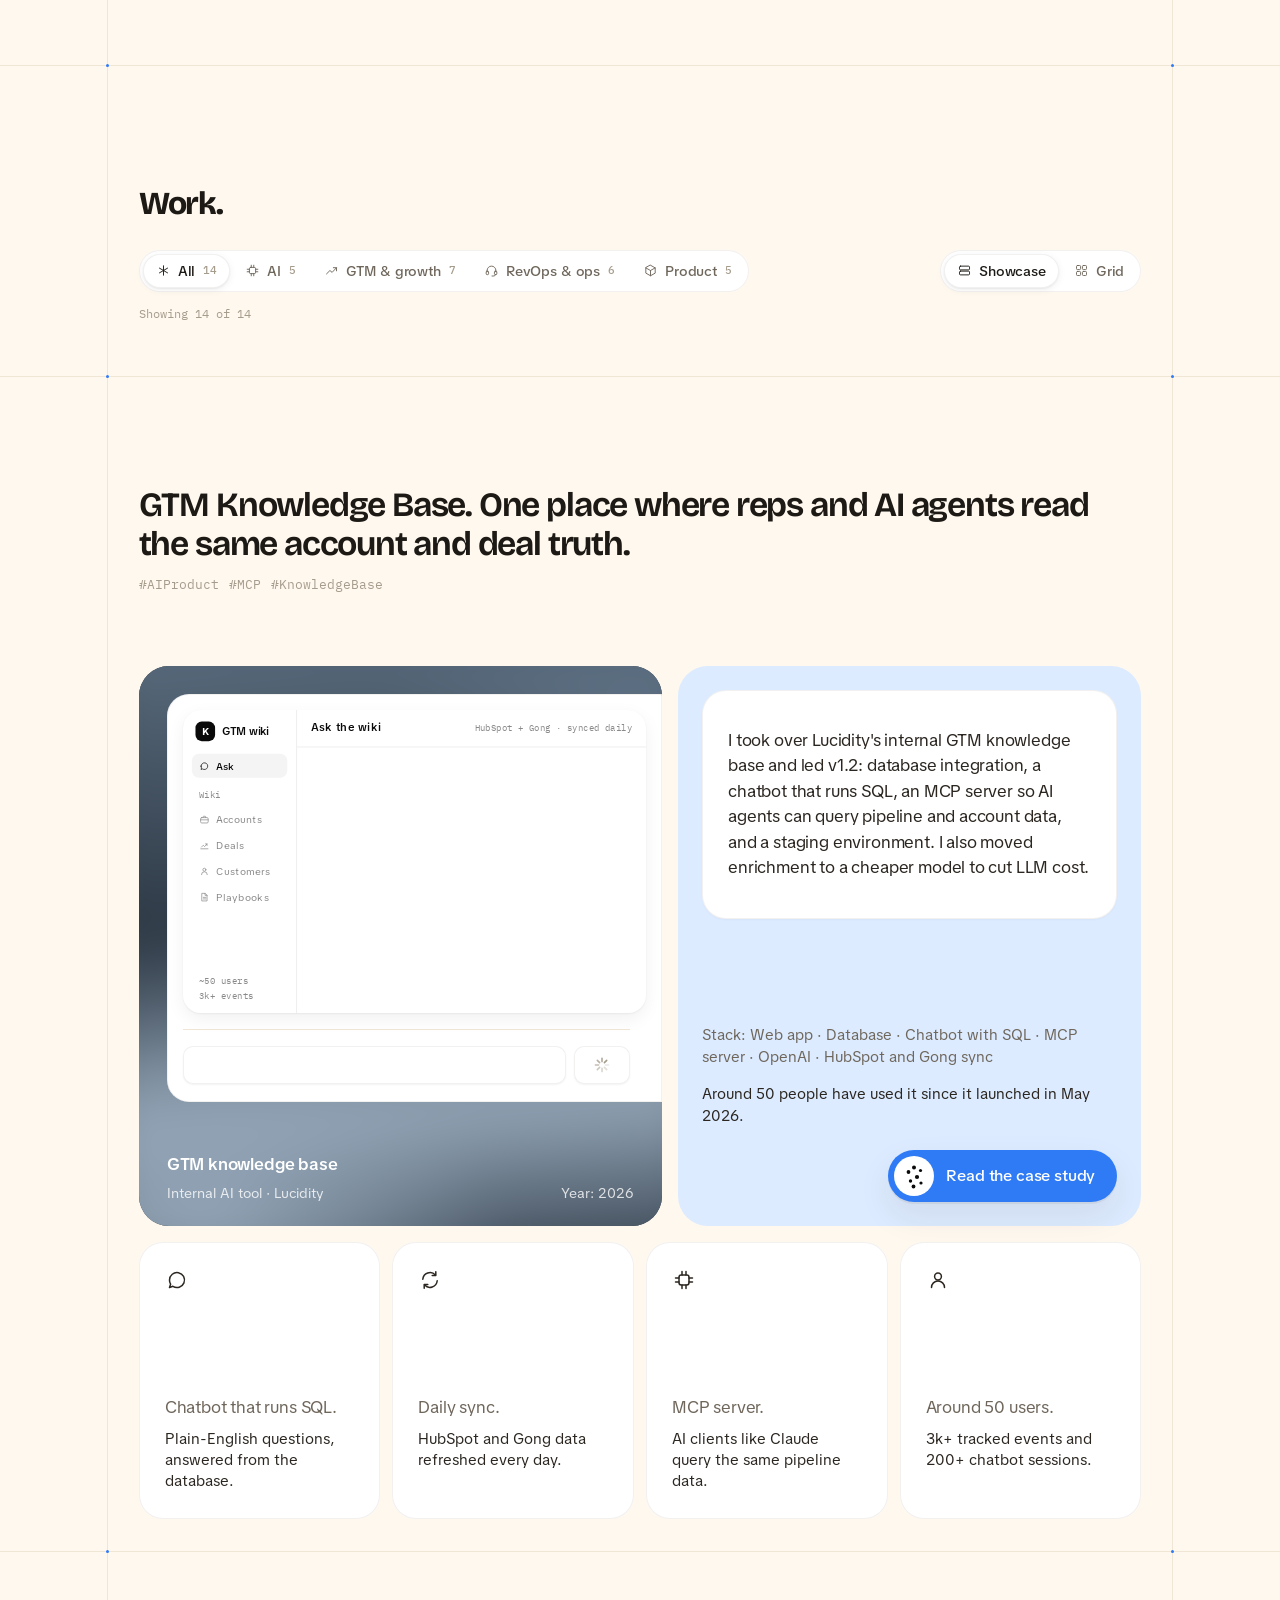
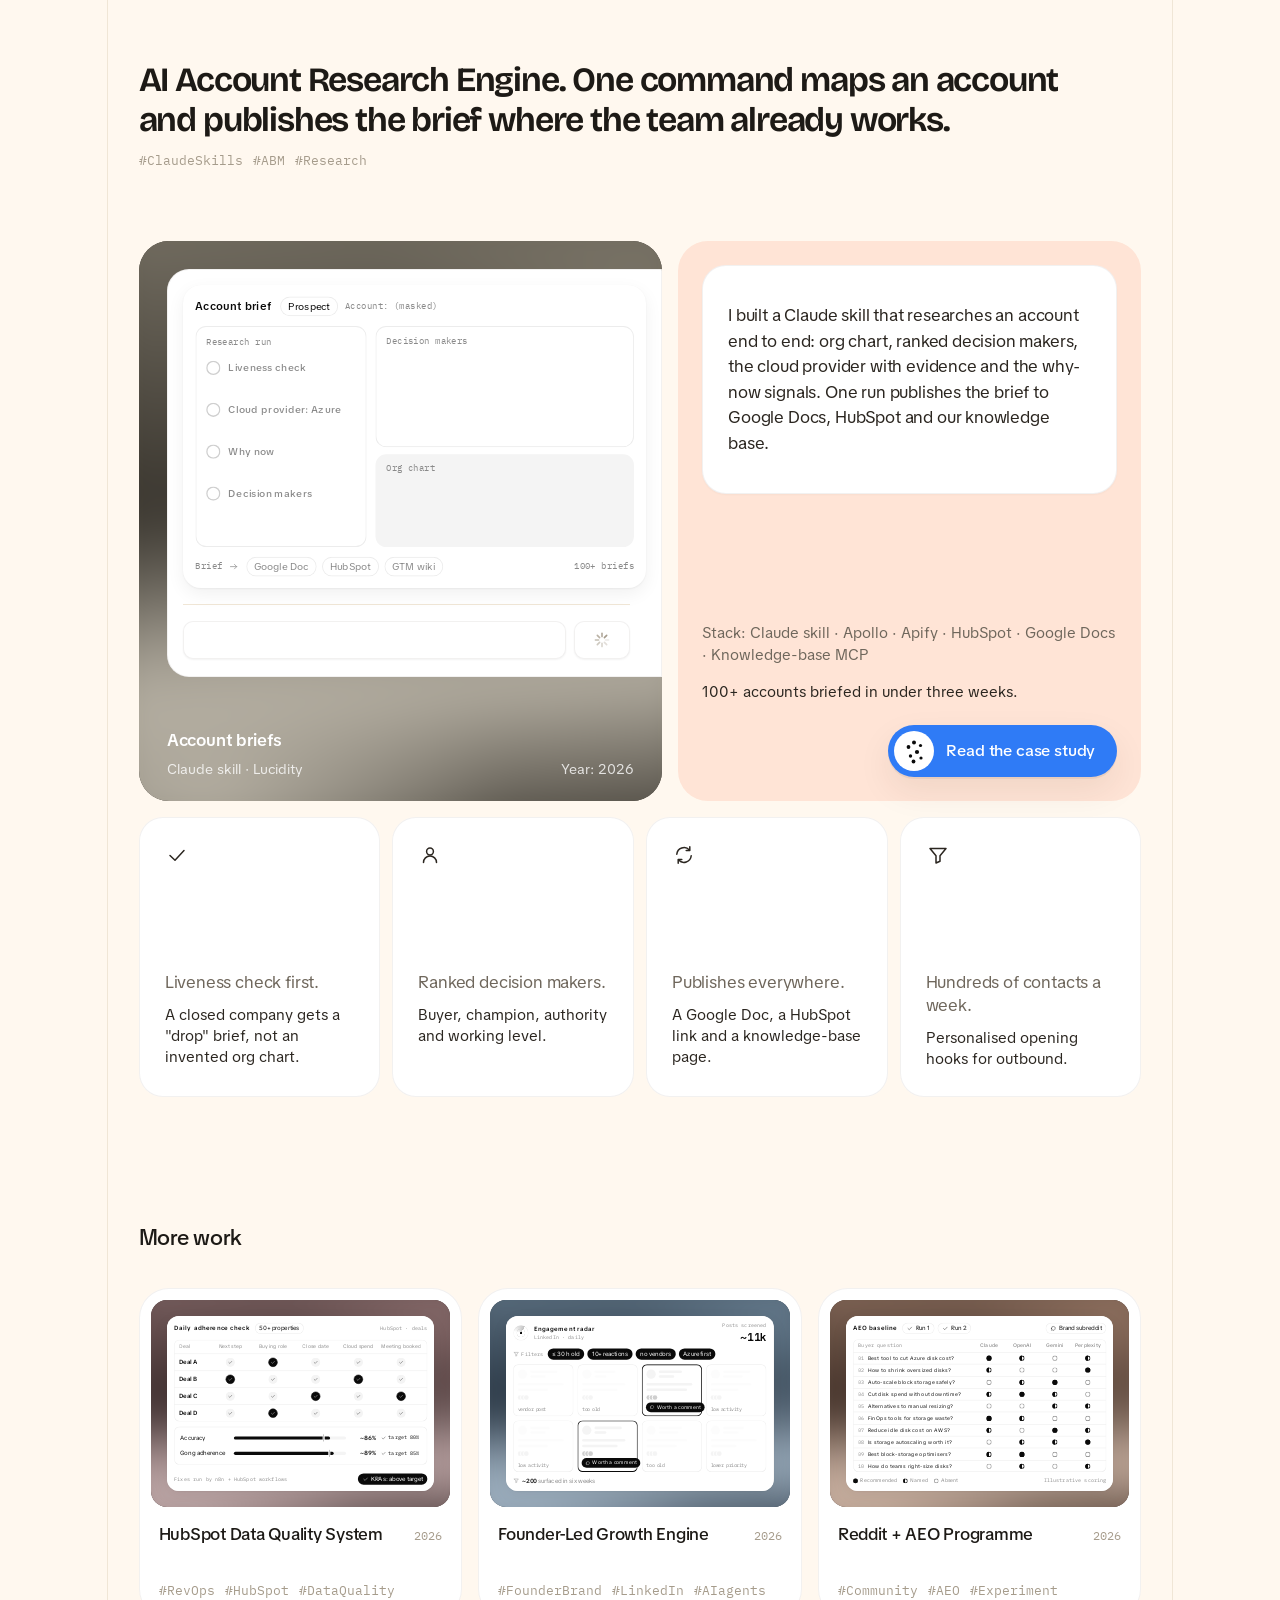
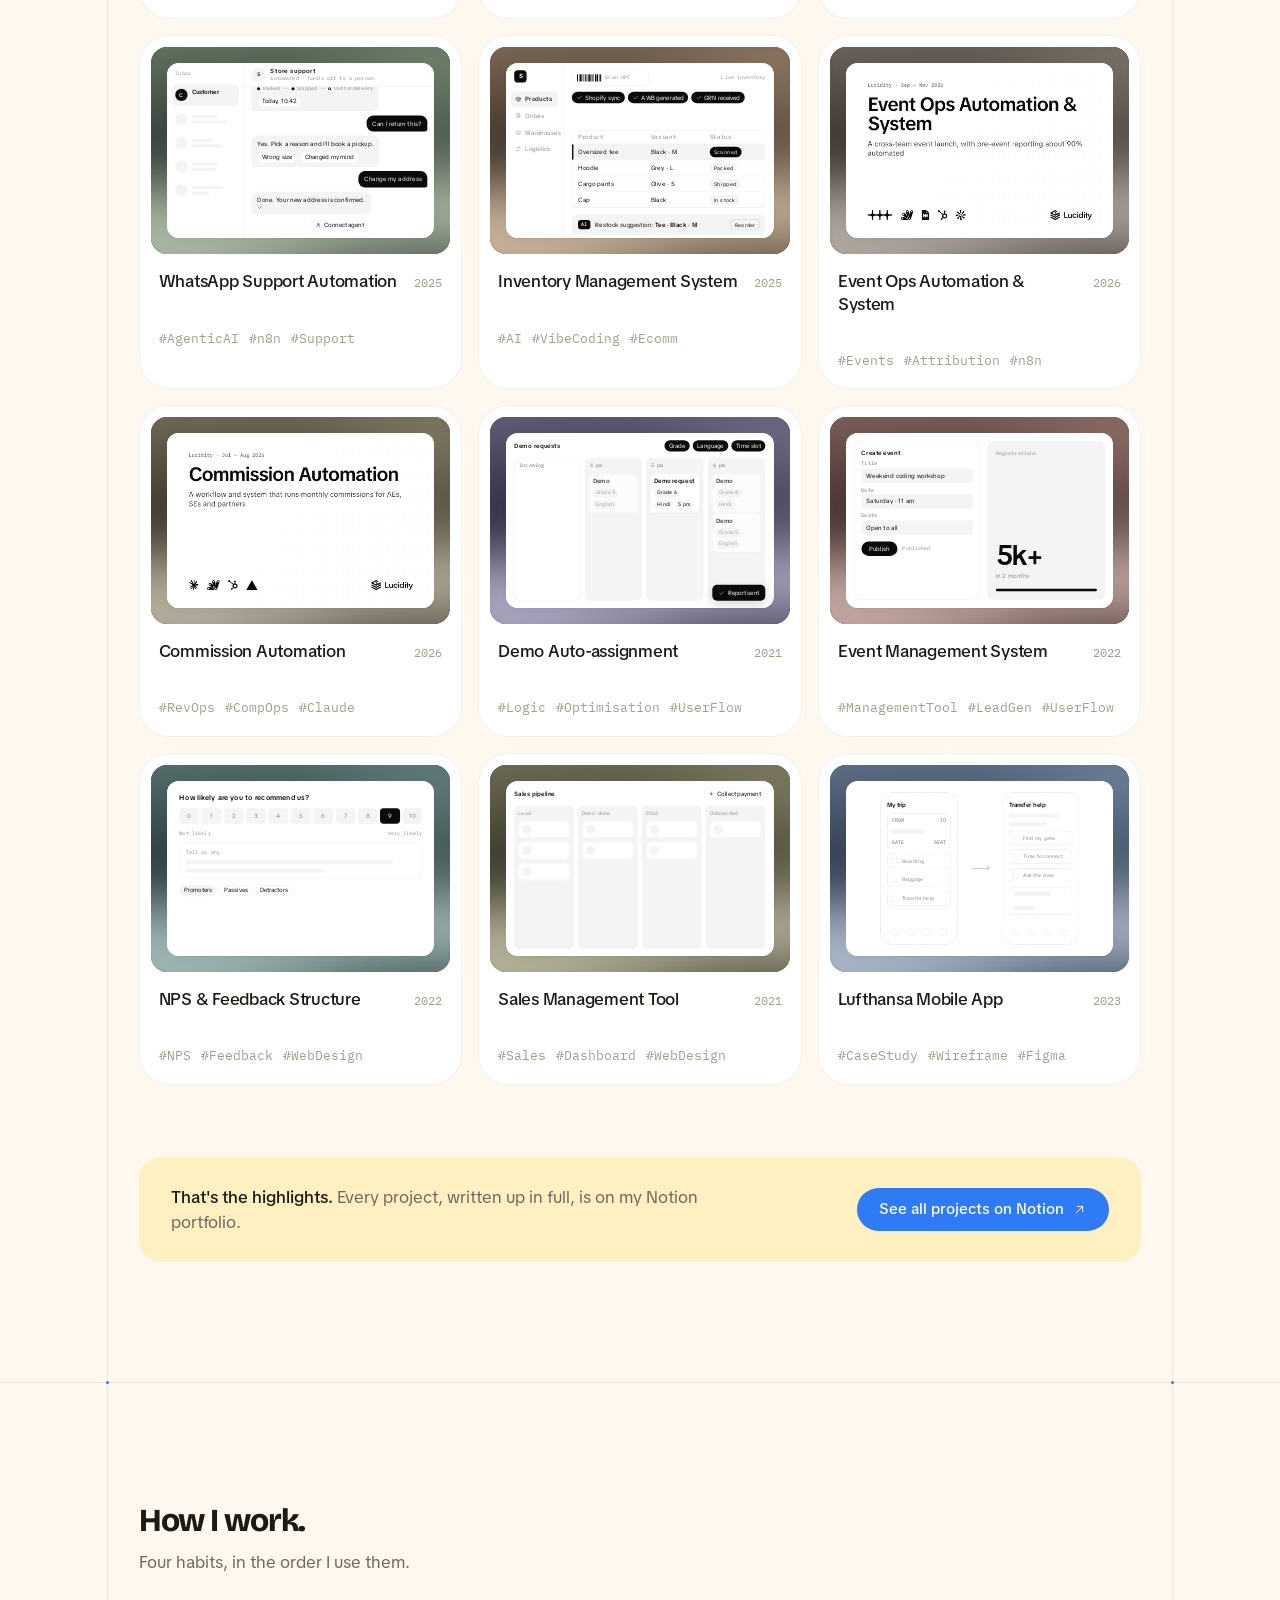
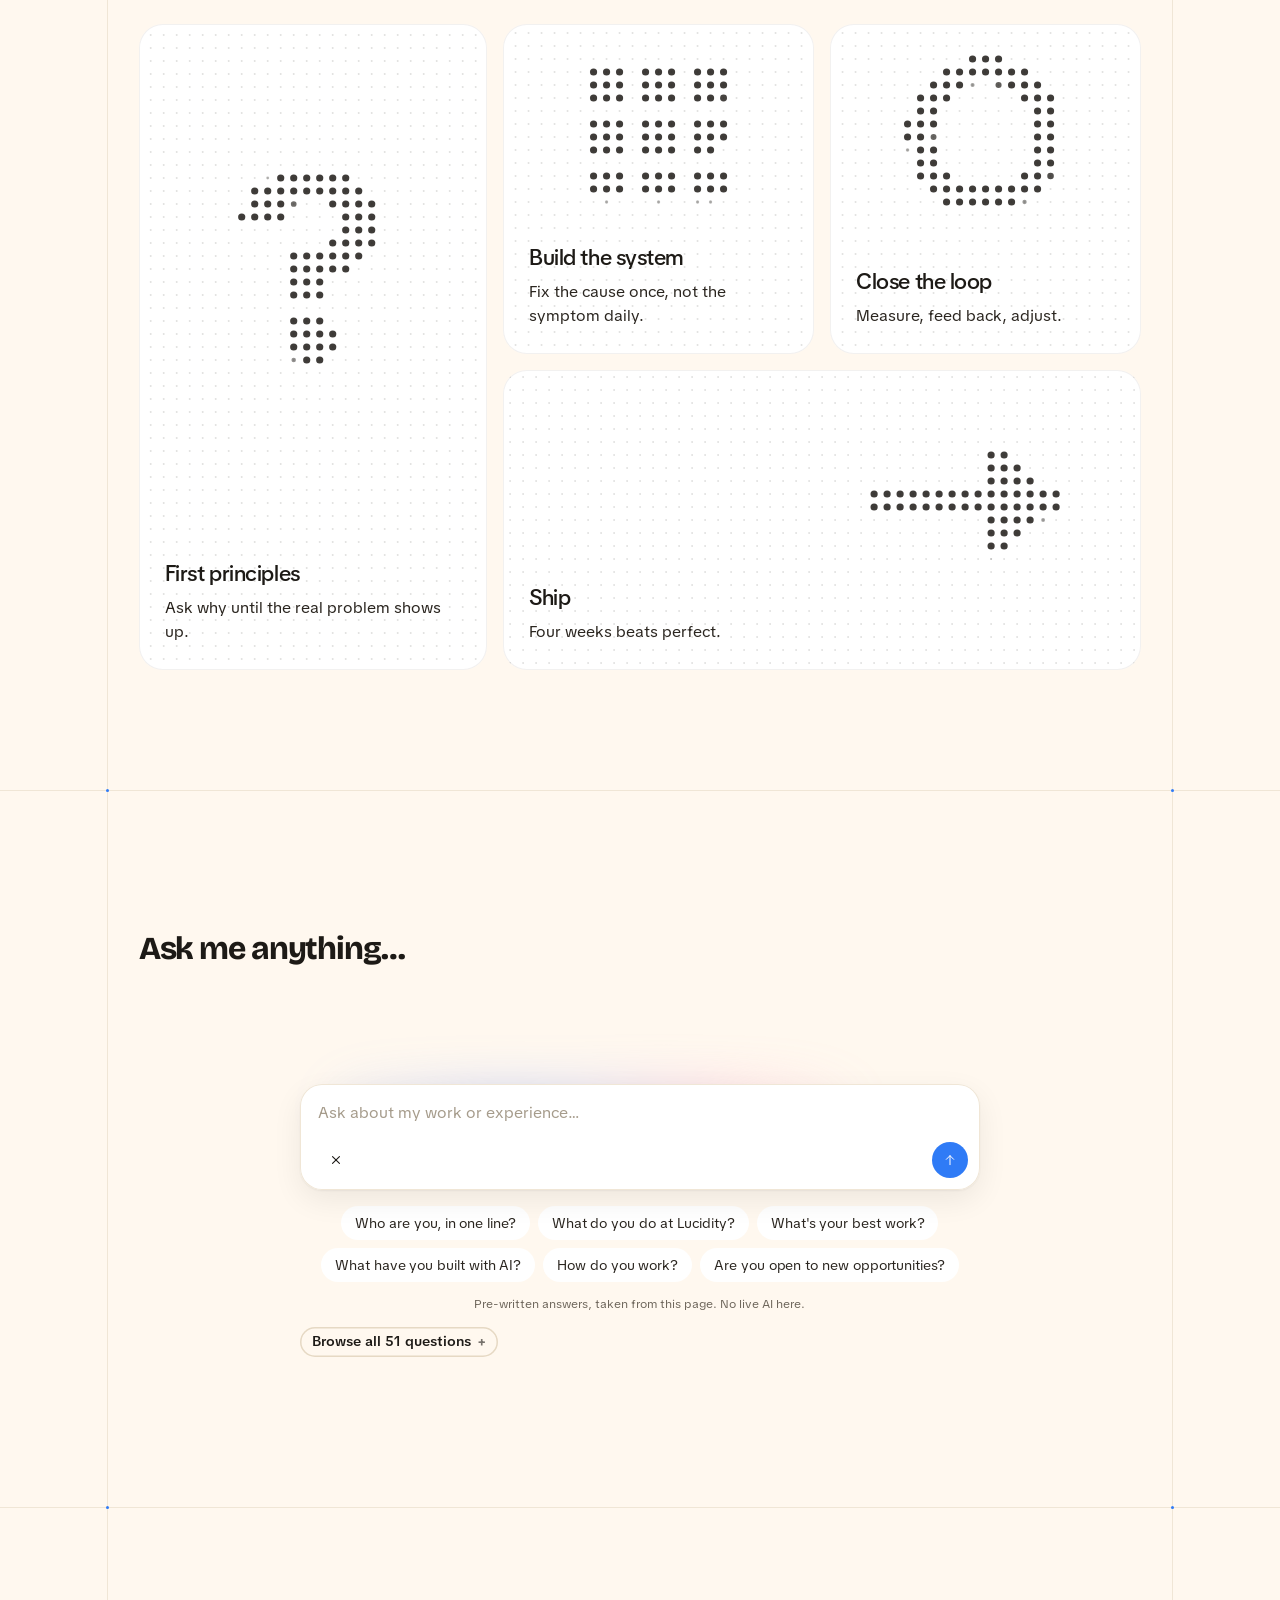
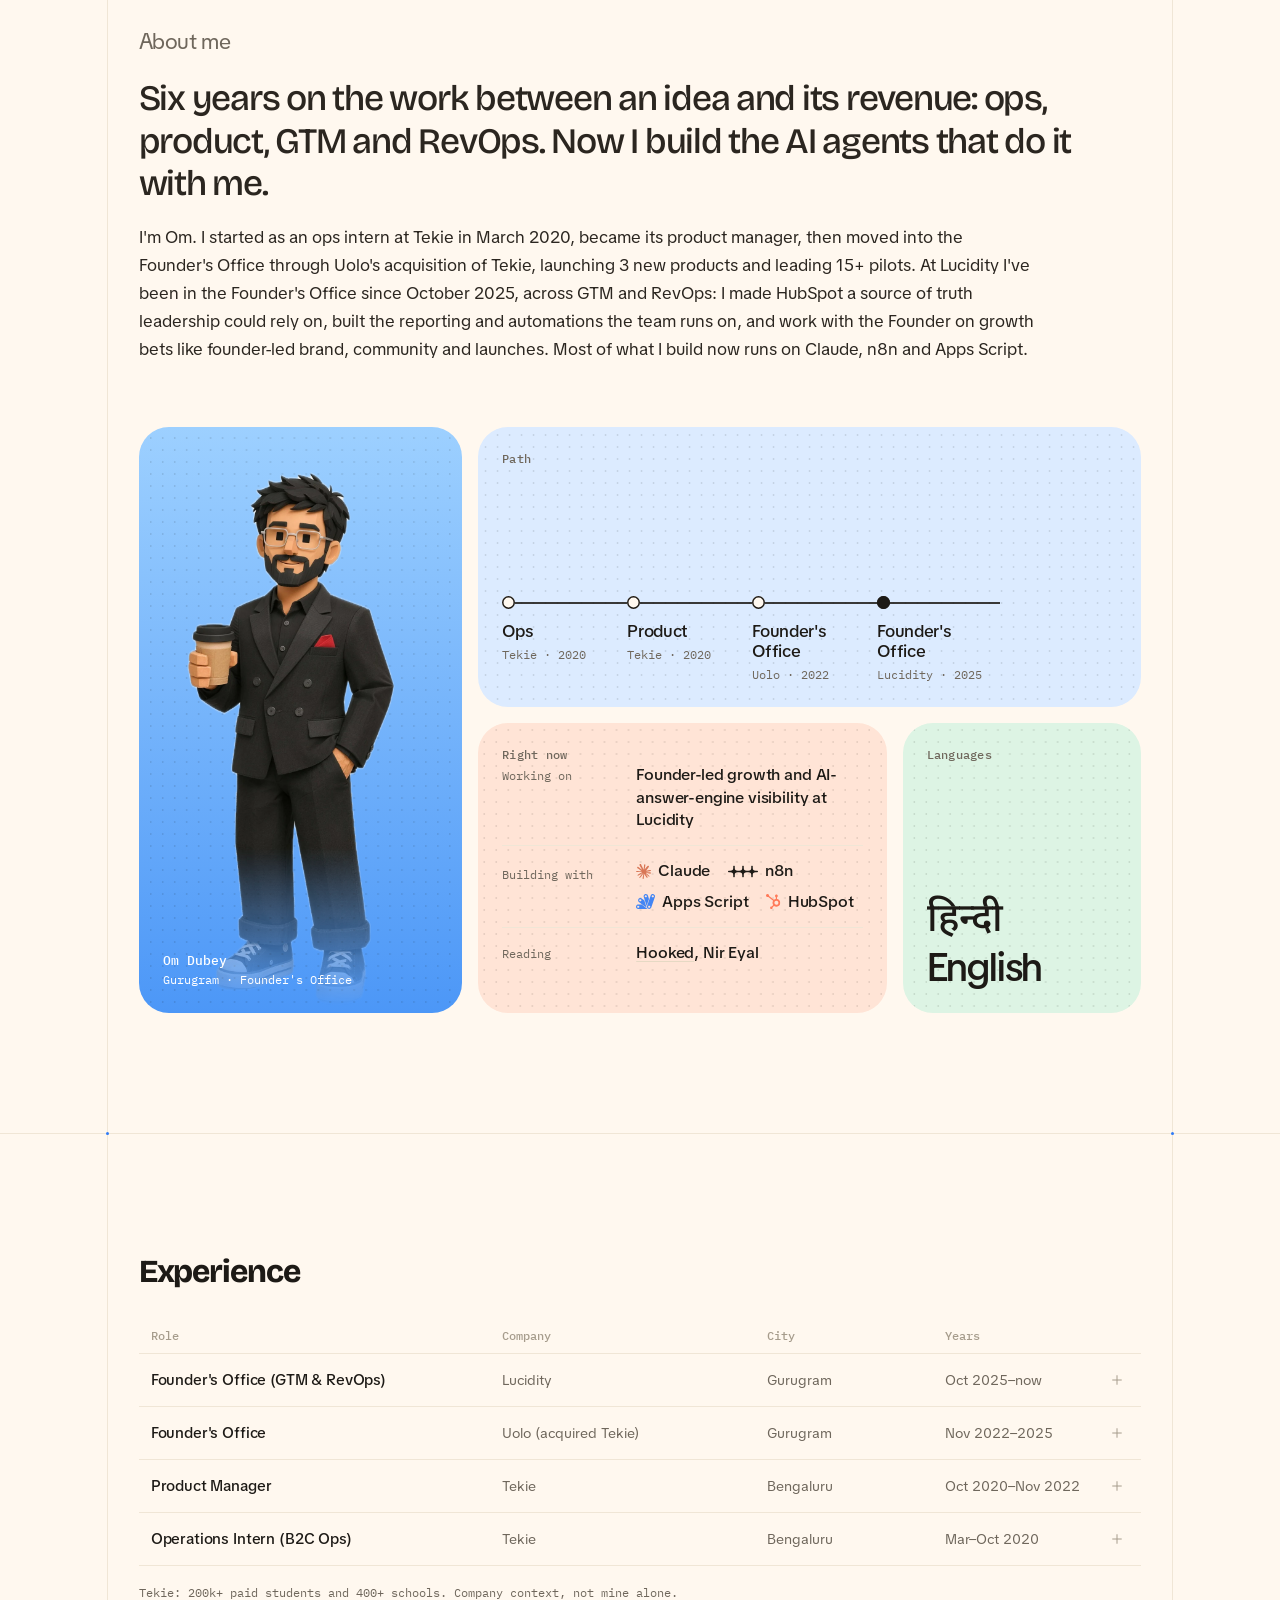
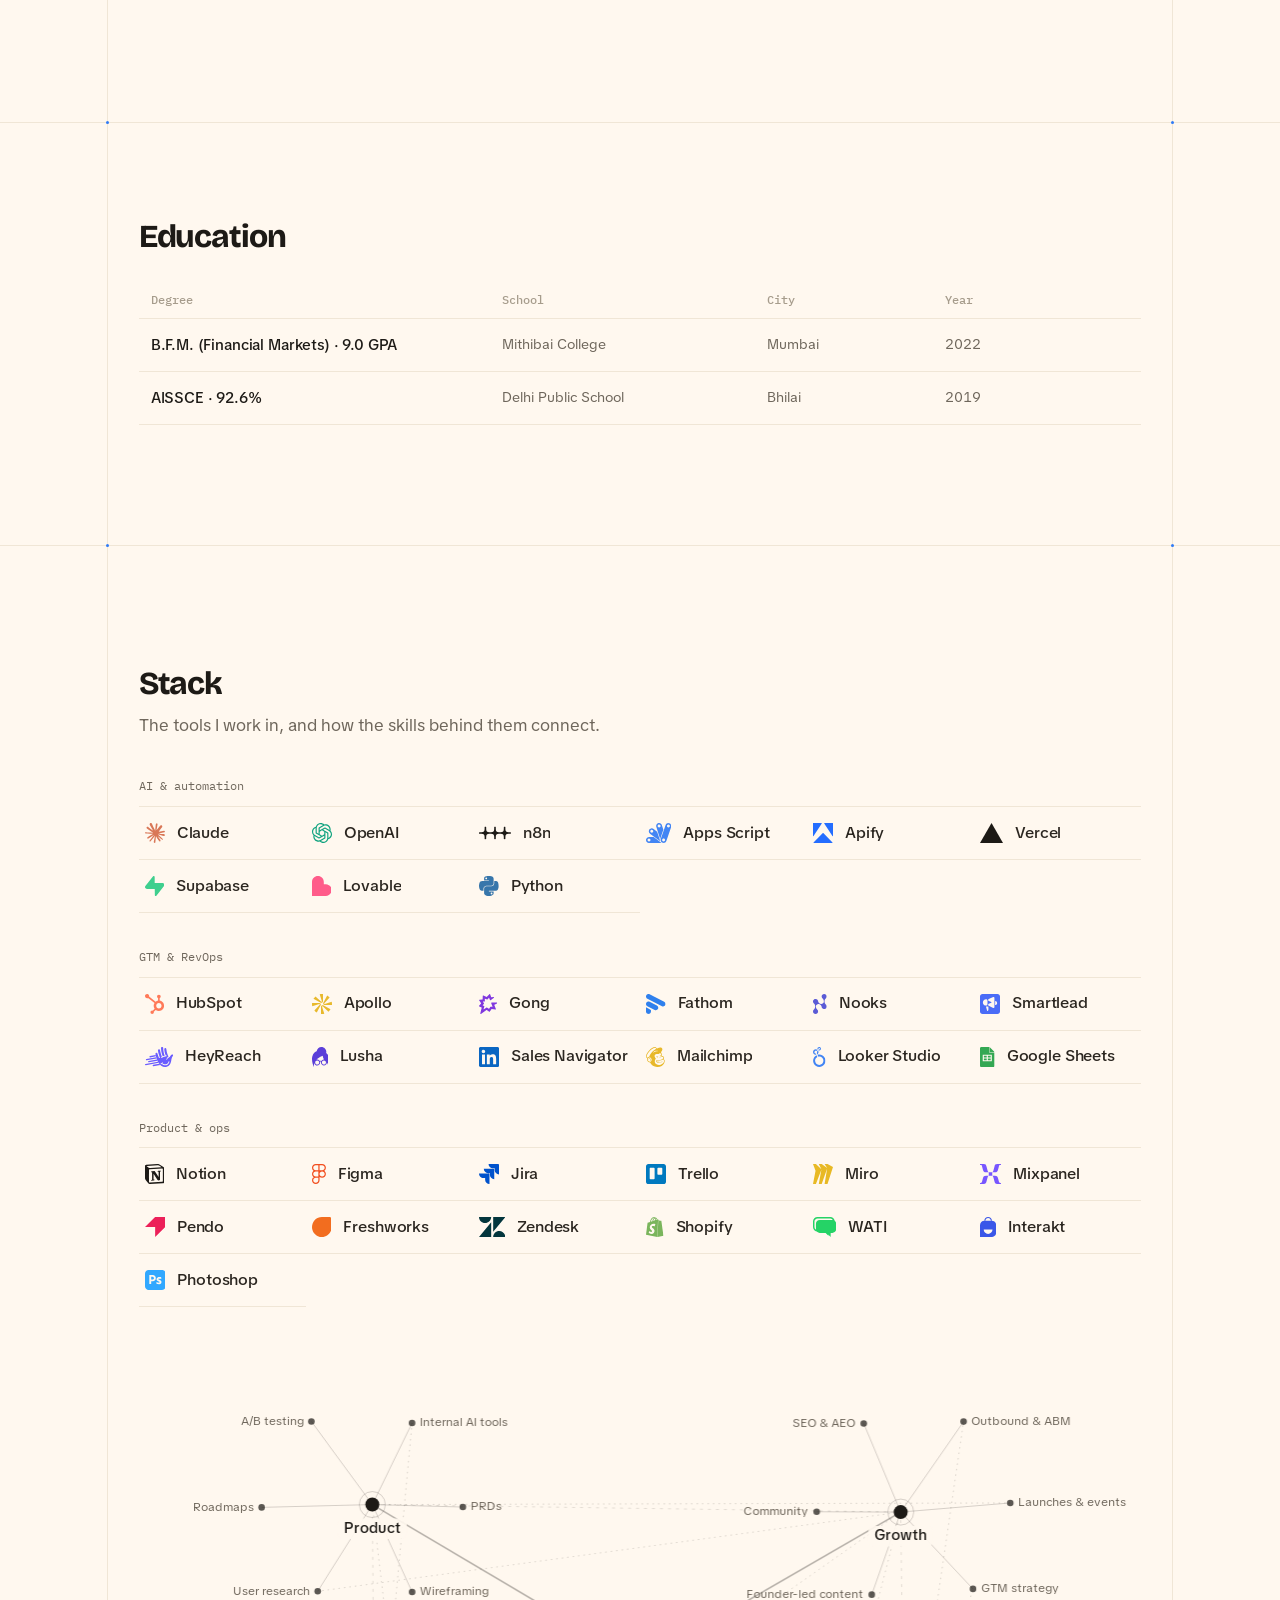
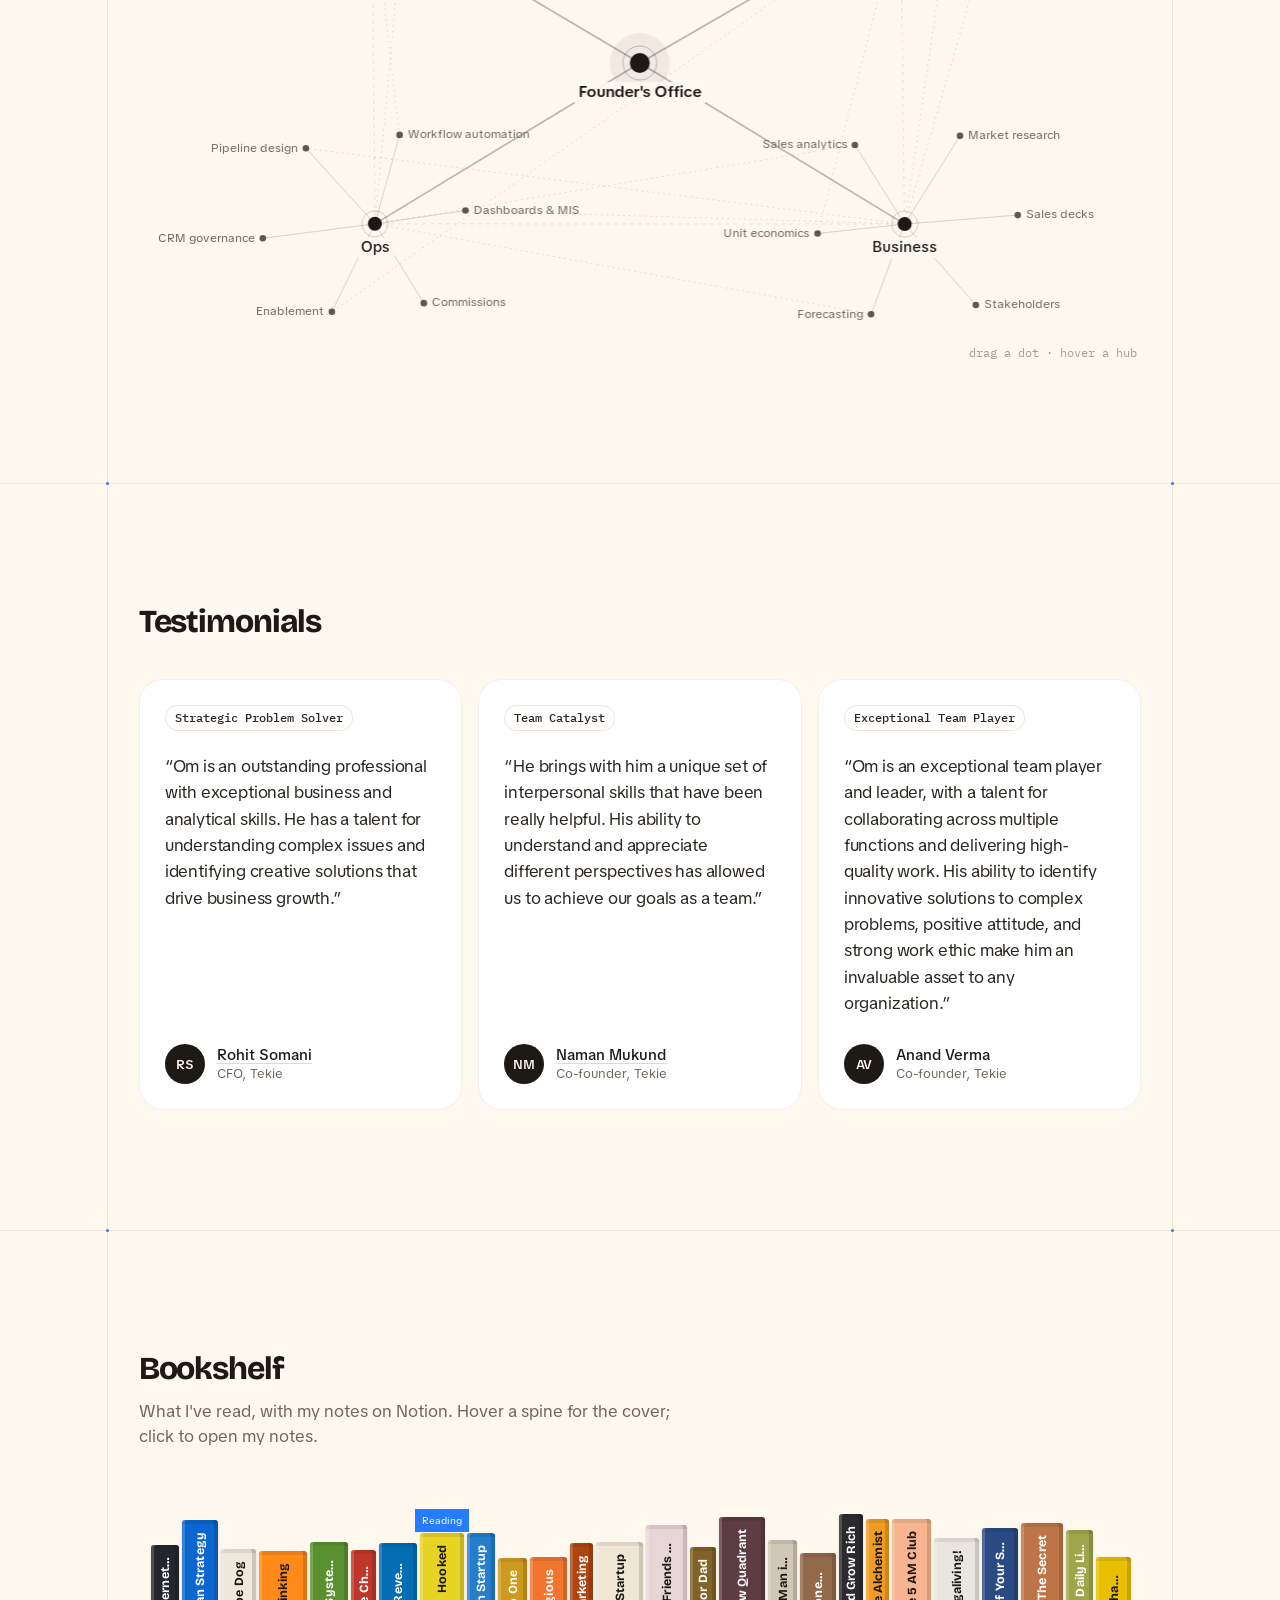
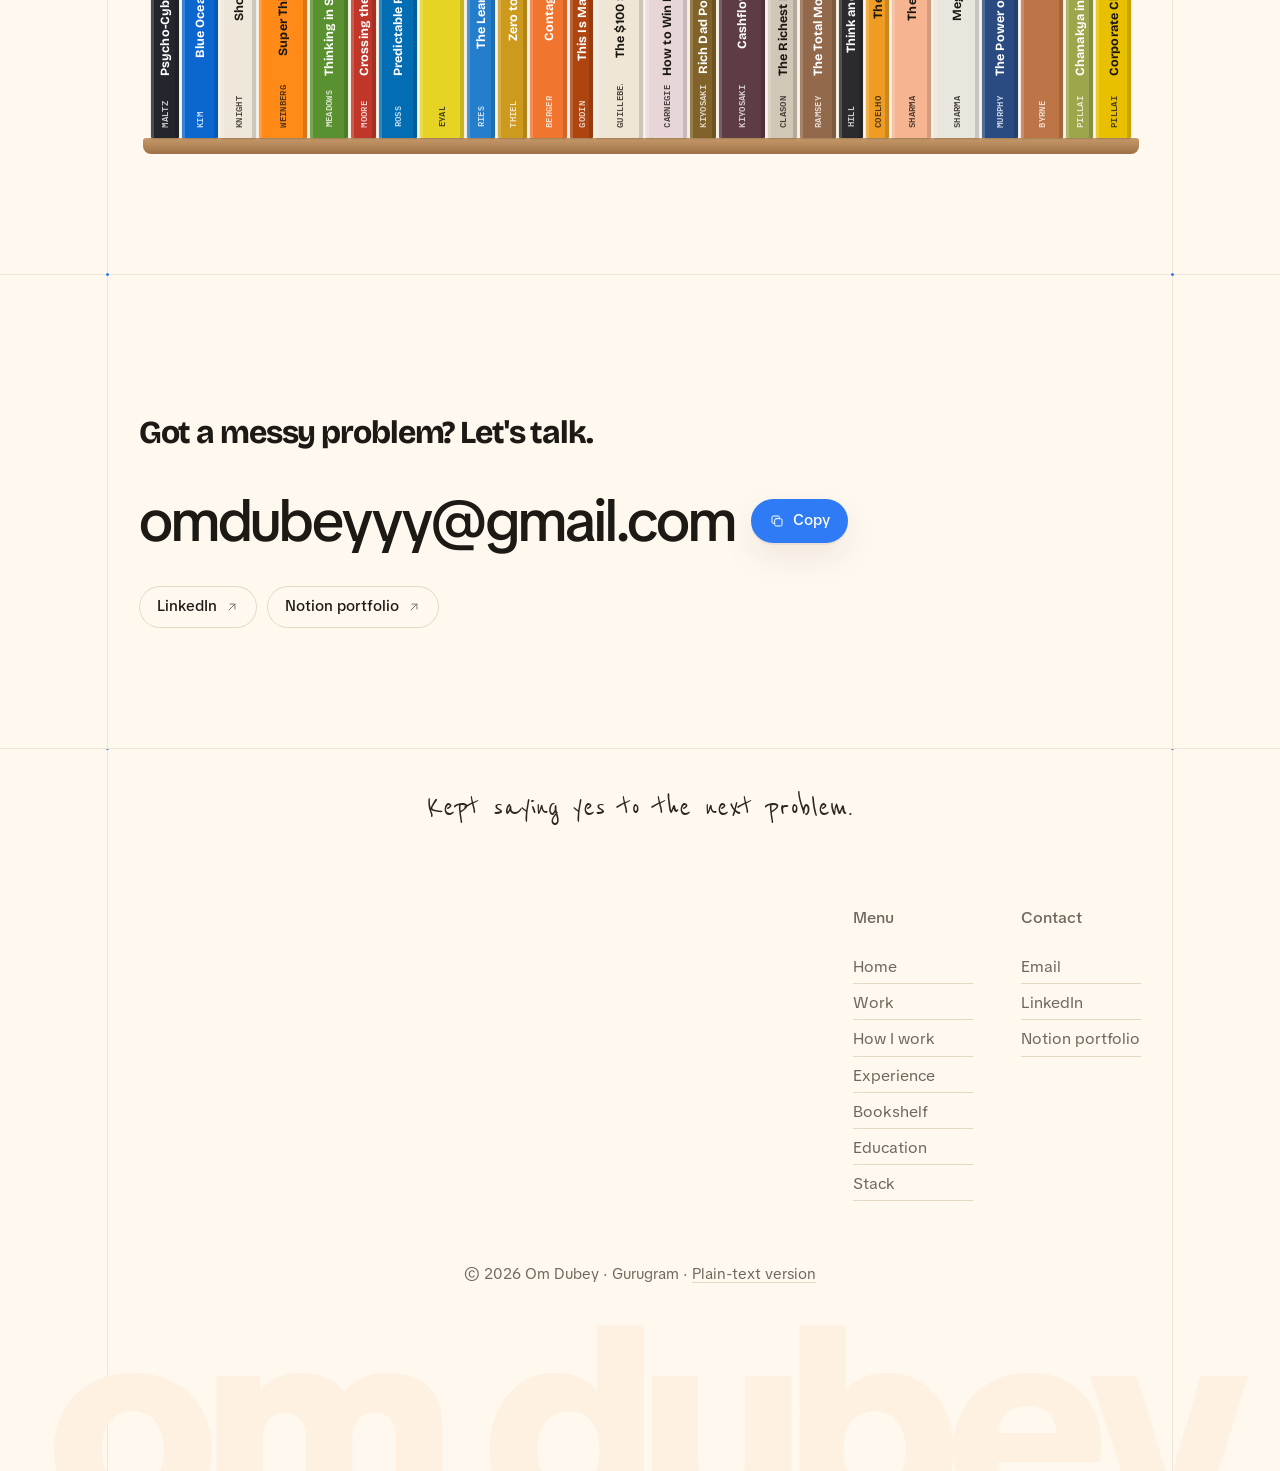
==== commit f62d6a77: "New site: Toon look with the low-poly portrait, Ask me anything, Vercel config" ====
--- a/index.html
+++ b/index.html
@@ -1,897 +1,375 @@
-<!DOCTYPE html>
+<!doctype html>
 <html lang="en">
-	<head>
-		<title>Om Dubey - Product, Growth, Business. </title>
-			<script async src="https://www.googletagmanager.com/gtag/js?id=UA-162602429-1" rel="preload" crossorigin="anonymous"></script>
-			<script>!function(e,t,a,n,g){e[n]=e[n]||[],e[n].push({"gtm.start":(new Date).getTime(),event:"gtm.js"});var m=t.getElementsByTagName(a)[0],r=t.createElement(a);r.async=!0,r.src="https://www.googletagmanager.com/gtm.js?id=GTM-58P2N4Q",m.parentNode.insertBefore(r,m)}(window,document,"script","dataLayer");</script>
-			<script>function gtag(){dataLayer.push(arguments)}window.dataLayer=window.dataLayer||[],gtag("js",new Date),gtag("config","UA-162602429-1",{optimize_id:"GTM-PLWTBWT"});</script>
-			<meta charset="utf-8">
-			<meta name="title" content="Om Dubey - Product, Growth, Business.">
-			<meta name="author" content="Om Dubey">
-			<meta name="description" content="I'm Om, 24 year old \"Jack of all trades", I've undertaken  high-impact product & growth positions. Working closely with the founders and the founding team to spearhead multiple business-critical projects allowed me to develop a versatile skill set and the ability to easily adapt to new roles and challenges. I like to build products for the masses with simple & smart user experience. Business, Operations, Product, Finance, Customer support, name it and i can help with it.">
-			<meta name="keywords" content="omdubey,om dubey,om dubey product, om dubey product manager, om dubey tekie, om dubey growth, Om Dubey Portfolio, om dubey portfolio, om portfolio, om dubey website, om website, deno, product manager, om dubey github, jobs, internships, om , dubey , profile , portfolio ,projects ,freelancing,founder's office,genralist, PM ,operations , finance, stack , designer , mentor  , personal , website , dark, engineer, Pluralsight, Work">
-			<meta name="google-site-verification" content="PdpHDWqZIp2iFXp89PUB9N1Pxpq91FFgue_HHBlnWFc" />
-			<meta name="geo.region" content="IN" />
-			<link rel="canonical" href="https://omdubey.com" />
-			<meta http-equiv="Content-Type" content="text/html; charset=utf-8">
-			<meta name="language" content="English">
-			<meta name="viewport" content="width=device-width, initial-scale=1, shrink-to-fit=no">
-			<meta property="og:type" content="website" />
-			<meta property="og:site_name" content="Om Dubey" />
-			<meta property="og:title" content="Om Dubey" />
-			<meta property="og:description" content="Hello, My name is Om. A Jack of all trades, Product & Growth manager based in Gurugram, India. Building simple & smart user experience using AGILE, scaling startups & creating efficient processes." />
-			<meta property="og:image" content="./images/omdubeyimage.png" />
-			<meta property="og:url" content="https://omdubey.com/" />
-			<meta property="twitter:card" content="summary_large_image" />
-			<meta property="twitter:site" content="" />
-			<meta property="twitter:title" content="Om Dubey" />
-			<link rel="mask-icon" href="/safari-pinned-tab.svg" color="#5bbad5">
-			<meta name="msapplication-TileColor" content="#da532c">
-		<meta property="twitter:description" content="Hello, My name is Om. A Jack of all trades, Product & Growth manager based in Gurugram, India. Building simple & smart user experience using AGILE, scaling startups & creating efficient processes." />
-			<meta property="twitter:image" content="./images/omdubeyimage.png" />
-			<meta property="twitter:url" content="https://omdubey.com/" />
-			<link href="https://fonts.googleapis.com/css?family=Poppins:100,200,300,400,500,600,700,800,900&display=swap" rel="stylesheet" async>
-			<link rel="apple-touch-icon" sizes="180x180" href="images/apple-touch-icon.png">
-			<link rel="icon" type="image/webp" sizes="32x32" href="images/favicon-32x32.png">
-			<link rel="icon" type="image/webp" sizes="16x16" href="images/favicon-16x16.png">
-			<link rel="manifest" href="images/site.webmanifest">
-			<link rel="stylesheet"  href="css/theme.css" async>
-			<link rel="stylesheet" href="css/animate.css" async>
-			<link rel="stylesheet" href="css/ionicons.min.css" async>
-			<link rel="stylesheet" href="css/icomoon.min.css" async>
-			<link rel="stylesheet"  href="css/style.min.css" async>
-			<script>function console_message(){const o=["color: slategrey","background: white","box-shadow: 0px 0px 10px rgba(0,0,0) ","font-size: 9.5em","border-radius: 5px","font-weight: bold","font-family: initial","padding: 20px"].join(";"),e=["color: #6f767d","font-size: 1.4em","font-family: initial"].join(";"),i=["color: #c4c4c","font-size: 1.1em","font-family: initial","line-height: 1.6em","letter-spacing:9px"].join(";");console.info("%cHello!",o),console.info("%cDesigned and Developed By Om Dubey",e)}console.clear(),console_message()</script>	
-			<script type="text/javascript">
-				(function(c,l,a,r,i,t,y){
-					c[a]=c[a]||function(){(c[a].q=c[a].q||[]).push(arguments)};
-					t=l.createElement(r);t.async=1;t.src="https://www.clarity.ms/tag/"+i;
-					y=l.getElementsByTagName(r)[0];y.parentNode.insertBefore(t,y);
-				})(window, document, "clarity", "script", "54pn16ak1b");
-			</script>	
-	</head>
-	<body data-spy="scroll" data-target=".site-navbar-target" data-offset="300">
-		<noscript><iframe src="https://www.googletagmanager.com/ns.html?id=GTM-58P2N4Q" rel="preload" height="0" width="0" style="display:none;visibility:hidden"></iframe></noscript>
-		<nav class="navbar navbar-expand-lg navbar-dark ftco_navbar ftco-navbar-light site-navbar-target" id="ftco-navbar">
-			<div class="container">
-			<a class="navbar-brand " href="/">Om Dubey</a>
-			<button class="navbar-toggler js-fh5co-nav-toggle fh5co-nav-toggle" type="button" data-toggle="collapse" data-target="#ftco-nav" aria-controls="ftco-nav" aria-expanded="false" aria-label="Toggle navigation">
-				<div id="hamburger-icon" class="menuToggle block lg:hidden">
-					<span class="line line-1"></span>
-					<span class="line line-2"></span>
-					<span class="line line-3"></span>
-				</div>
-				<span class="oi oi-menu"></span> 
-			</button>
-			<div class="collapse navbar-collapse" id="ftco-nav">
-				<ul class="navbar-nav nav ml-auto">
-				<li class="nav-item"><a href="#about-section" class="nav-link"><span>About</span></a></li>
-				<li class="nav-item"><a href="#projects-section" class="nav-link"><span>Projects</span></a></li>
-				<li class="nav-item"><a href="#resume-section" class="nav-link"><span>Skills</span></a></li>
-				<li class="nav-item"><a href="#blog-section" class="nav-link"><span>Blogs</span></a></li>
-				<li class="nav-item"><a href="#contact-section" class="nav-link"><span>Contact</span></a></li>
-				<li class="nav-item"><a href="#send_mail" class="nav-link"><span class="say_hi" style="color: var(--primary);">Say hi</span></a></li>
-				</ul>
-			</div>
-			</div>
-		</nav>
-		<section class="hero-wrap js-fullheight">
-		<div class="bg-image lazyload" loading="lazy">
-		</div>
-		<div class="sm-bg-image lazyload" loading="lazy">
-		</div>
-		<div class="container">
-			<div class="row no-gutters slider-text js-fullheight justify-content-end align-items-center smstyle ">
-			<div class="col-lg-5 col-md-9 start-animate d-flex align-items-center">
-				<div class="text text-title">
-					<span class="subheading"><img class="start-animate" src="./images/wave.png" alt="waving hand"></span>
-					<h1 class="start-animate"> Hi, I'm <span class="section-title">Om,<span class="accent-line accent-primary" style="bottom:-8px"></span></span></h1>
-					<h2 class="start-animate">A <span class="section-title">Jack of all</span> Trades</h2>
-					<div class="info userselect mt-2 start-animate"> Product, Growth, Business</div>
-					<ul class="ftco-footer-social list-unstyled float-md-left float-lft mt-3 mb-0 ul-main-social mt start-animate">
-						<li class="ftco-animate main-social"><a target="_blank" href="https://www.linkedin.com/in/om-dubey/" class="ahref"><span class="icon-linkedin"></span></a></li>
-						<!-- <li class="ftco-animate main-social"><a target="_blank" href="https://github.com/om-dubeyyy/"><span class="icon-github" class="ahref"></span></a></li> -->
-						<li class="ftco-animate main-social"><a target="_blank" href="https://www.instagram.com/om_dubeyyy/" class="ahref"><span class="icon-instagram"></span></a></li>
-						<li class="ftco-animate main-social"><a href="" target="_blank" class="ahref d-flex justify-content-center align-items-center"><svg width="22.3" height="25.6" viewBox="0 0 337 337" fill="#999"><path fill-rule="evenodd" clip-rule="evenodd" d="M23.155 112.598c-30.873 30.874-30.873 80.93 0 111.804l89.443 89.443c30.874 30.873 80.93 30.873 111.804 0l89.443-89.443c30.873-30.874 30.873-80.93 0-111.804l-89.443-89.443c-30.874-30.873-80.93-30.873-111.804 0l-89.443 89.443zm184.476 95.033c21.612-21.611 21.612-56.651 0-78.262-21.611-21.612-56.651-21.612-78.262 0-21.612 21.611-21.612 56.651 0 78.262 21.611 21.612 56.651 21.612 78.262 0z" fill="inherit"/></svg></a></li>
-					</ul>
-				</div>	
-				</div>
-			</div>
-			</div>
-		</div>
-		<div class="mouse">
-					<a href="#" class="mouse-icon">
-						<p>Know More About me</p>
-
-						<div class="mouse-wheel goto-here"><img class="down-icon lazyload" loading="lazy" src="./images/icons/chevron-down.svg" alt="scroll"></span></div>
-					</a>
-				</div>
-		</section>
-		<section class="ftco-about ftco-section ftco-no-pt ftco-no-pb" id="about-section">
-			<div class="container">
-				<div class="row d-flex no-gutters justify-content-center align-items-center text-center">
-					<div style="padding-left:0 !important" class="col-md-8 col-lg-8 pl-md-5 py-6">
-						<div class="row justify-content-start pb-3">
-					<div class="col-md-12 heading-section ftco-animate d-flex flex-column align-items-center justify-content-center sm-text-justify">
-						<h2 class="big userselect">About</h2>
-						<h2 class="mb-1 section-title">About Me<span class="accent-line accent-primary"></span></h2>
-						<hr class="bottom-line" style="visibility: hidden">
-						<p class="text-secondary story-content">I'm Om Dubey, a 24-year-old <span class="position-relative">Product Manager<span class="accent-line accent-red"></span></span>, Growth Specialist and Business guy, I like to create smart user experience, optimising business functions including scalability, performance and efficiency. Fond of <span class="position-relative">Minimalistic<span class="accent-line accent-red" style="bottom:-5px !important"></span></span> UI/UX.</p><p class="text-secondary">Currently working at Founder's Office role at Uolo. Interested in Product Management, scalability & growth roles. Working on interesting projects with positive people. </p>
-					</div>
-					</div>
-				<div class="counter-wrap ftco-animate d-flex mt-md-4 justify-content-center align-items-center">
-					<p class="overlay"><a href="images/Om_Dubey_CV.pdf" target="_blank" class="btn btn-primary">View Resume</a></p> 
-				<!-- <div class="text">
-					<object data="./images/Resume_Om_Dubey.pdf" type="application/pdf" width="100%" height="100%">
-						<p>Alternative text - include a link <a href="./images/Resume_Om_Dubey.pdf">to the PDF!</a></p>
-					</object>
-					</div> -->
-				</div>
-				</div>
-			</div>
-			</div>
-		</section>
-	
-
-		<section class="ftco-section ftco-project" style="padding: 2rem 0rem !important;" id="projects-section">
-			
-			<div class="container-fluid px-md-0">
-				<div class="row no-gutters justify-content-center pb-5">
-					<div class="col-md-12 heading-section text-center d-flex flex-column ftco-animate justify-content-center align-items-center">
-						<h2 class="big big-2">Projects</h2>
-						<h2 class="mb-1 section-title">My Projects<span class="accent-line accent-primary"></span></h2>
-					</div>
-			</div>
-				<div class="project-card-wrapper ms-20">
-					<!-- <div class="project-cards">
-						<div class="project img ftco-animate d-flex justify-content-center align-items-center lazyload" loading="lazy">
-							<img src="./images/Tekie-content-editor.png" loading="lazy" class="lazyload" />
-						</div>
-						<div class="textp p-2">
-							<div class="d-flex flex-wrap">
-								<span class="custom-tag lang-used-typescript">Typescript</span><span class="custom-tag lang-used-pink">NPM</span><span class="custom-tag lang-used-mongo">WYSIWYG</span>
-							</div>
-							<div class="cta">
-								<h3 class="custom-h3 mt-2"><a href="https://www.npmjs.com/package/tekie-content-editor" target="_blank" rel="noreferrer" class="text-primary">Tekie-content-editor</a></h3>
-							</div>
-							<p class="text-secondary span fonts-9 mb-2">Web based Rich Text and WYSIWYG editor library for React framework.</p>
-						</div>
-						<hr>
-						<div class="d-flex links">
-							<h3 class="custom-h3-link" title="Open in new tab"><a href="https://www.npmjs.com/package/tekie-content-editor" rel="noreferrer" target="_blank">NPM <span class="ion-md-open"></span></a></h3>
-						</div>
-					</div> -->
-					<!-- <div class="project-cards">
-						<div class="project img ftco-animate d-flex justify-content-center align-items-center lazyload" loading="lazy">
-							<img src="./images/tekie-blockly.png" loading="lazy" class="lazyload" />
-						</div>
-						<div class="textp p-2">
-							<div class="d-flex flex-wrap">
-								<span class="custom-tag lang-used-typescript">AI</span><span class="custom-tag lang-used-pink">Vibe Coding</span><span class="custom-tag lang-used-javascript">E-Comm</span><span class="custom-tag lang-used-mongo">Blockly</span>
-							</div>
-							<div class="cta">
-								<h3 class="custom-h3 mt-2"><a href="https://omdubeyyy.notion.site/Inventory-Management-System-26a2abc044ce8023b4cdcddcd459c319" target="_blank" rel="noreferrer" class="text-primary">Inventory Management System</a></h3>
-							</div>
-							<p class="text-secondary span fonts-9 mb-2">To ideate & vibe-code an Inventory Management System that could unify product, order, warehouse, and logistics operations.</p>
-						</div>
-						<hr>
-						<div class="d-flex links">
-							<h3 class="custom-h3-link" title="Open in new tab"><a href="https://omdubeyyy.notion.site/Inventory-Management-System-26a2abc044ce8023b4cdcddcd459c319" rel="noreferrer" target="_blank">NPM <span class="ion-md-open"></span></a></h3>
-							<!-- h3 class="custom-h3-link ml-4" title="Open in new tab"><a href="https://github.com/tekie-labs/tekie-blockly" rel="noreferrer" target="_blank">GitHub URL <span class="icon-github"></span></a></h3>
-						</div>
-					</div> -->
-					<div class="project-cards">
-						<div class="project img ftco-animate d-flex justify-content-center align-items-center lazyload" data-toggle="modal" data-target="#four" loading="lazy">
-							<img src="./images/Untitled Design 1200x630.png" loading="lazy" class="lazyload" />
-							<div class="touch-icon"> <img src="./images/touch.png" alt="touch_icon" /> </div>
-						</div>
-						<div class="textp p-2">
-							<div class="d-flex flex-wrap">
-								<span class="custom-tag lang-used-node">AI</span><span class="custom-tag lang-used-typescript">Vibe Coding</span><span class="custom-tag lang-used-pink">E-Comm</span><span class="custom-tag lang-used-mongo">Lovable</span>
-							</div>
-							<div class="cta">
-								<h3 class="custom-h3 mt-2"><a href="https://omdubeyyy.notion.site/Inventory-Management-System-26a2abc044ce8023b4cdcddcd459c319" target="_blank" rel="noreferrer" class="text-primary">E-Comm Inventory Management System</a></h3>
-							</div>
-							<p class="text-secondary span fonts-9 mb-2">A project to build a complete, scalable Inventory & Order management System.</p>
-						</div>
-						<hr>
-						<div class="d-flex links">
-							<h3 class="custom-h3-link" title="Open in new tab"><a href="https://omdubeyyy.notion.site/Inventory-Management-System-26a2abc044ce8023b4cdcddcd459c319" rel="noreferrer" target="_blank">Open <span class="ion-md-open"></span></a></h3>
-							<!-- <h3 class="custom-h3-link ml-4" title="Open in new tab"><a href="https://github.com/DevUnderflow/nx-node-apollo-grahql-mongo" rel="noreferrer" target="_blank">GitHub URL <span class="icon-github"></span></a></h3> -->
-						</div>
-					</div>
-					<div class="project-cards">
-						<div class="project img ftco-animate d-flex justify-content-center align-items-center lazyload" data-toggle="modal" data-target="#four" loading="lazy">
-							<img src="./images/Capture Sept 29 2025.png" loading="lazy" class="lazyload" />
-							<div class="touch-icon"> <img src="./images/touch.png" alt="touch_icon" /> </div>
-						</div>
-						<div class="textp p-2">
-							<div class="d-flex flex-wrap">
-								<span class="custom-tag lang-used-node">Agentic AI</span><span class="custom-tag lang-used-typescript">N8N</span><span class="custom-tag lang-used-pink">E-Comm</span><span class="custom-tag lang-used-mongo">Automation</span>
-							</div>
-							<div class="cta">
-								<h3 class="custom-h3 mt-2"><a href="https://omdubeyyy.notion.site/WhatsApp-Customer-Support-Automation-27d2abc044ce802081ffcc0b80f7d54b?source=copy_link" target="_blank" rel="noreferrer" class="text-primary">Whatsapp Support Automation - Agentic AI</a></h3>
-							</div>
-							<p class="text-secondary span fonts-9 mb-2">Automation that handles the majority of customer queries on WhatsApp using N8N</p>
-						</div>
-						<hr>
-						<div class="d-flex links">
-							<h3 class="custom-h3-link" title="Open in new tab"><a href="https://omdubeyyy.notion.site/WhatsApp-Customer-Support-Automation-27d2abc044ce802081ffcc0b80f7d54b?source=copy_link" rel="noreferrer" target="_blank">Open <span class="ion-md-open"></span></a></h3>
-							<!-- <h3 class="custom-h3-link ml-4" title="Open in new tab"><a href="https://github.com/DevUnderflow/nx-node-apollo-grahql-mongo" rel="noreferrer" target="_blank">GitHub URL <span class="icon-github"></span></a></h3> -->
-						</div>
-					</div>
-					<div class="project-cards">
-						<div class="project img ftco-animate d-flex justify-content-center align-items-center lazyload" data-toggle="modal" data-target="#four" loading="lazy">
-							<img src="./images/luft_new.png" loading="lazy" class="lazyload" />
-							<div class="touch-icon"> <img src="./images/touch.png" alt="touch_icon" /> </div>
-						</div>
-						<div class="textp p-2">
-							<div class="d-flex flex-wrap">
-								<span class="custom-tag lang-used-node">Wireframe</span><span class="custom-tag lang-used-typescript">Case Study</span><span class="custom-tag lang-used-pink">User Journey</span><span class="custom-tag lang-used-mongo">Figma</span>
-							</div>
-							<div class="cta">
-								<h3 class="custom-h3 mt-2"><a href="https://omdubeyyy.notion.site/Lufthansa-Mobile-App-aadf398e8eb043dc8359ddf2541cbab2" target="_blank" rel="noreferrer" class="text-primary">Lufthansa Mobile App</a></h3>
-							</div>
-							<p class="text-secondary span fonts-9 mb-2">A case study on how lufthansa can solve problems faced by international travellers.</p>
-						</div>
-						<hr>
-						<div class="d-flex links">
-							<h3 class="custom-h3-link" title="Open in new tab"><a href="https://omdubeyyy.notion.site/Lufthansa-Mobile-App-a274962fc8214ebabf600f03c3bbc5f1" rel="noreferrer" target="_blank">Open <span class="ion-md-open"></span></a></h3>
-							<!-- <h3 class="custom-h3-link ml-4" title="Open in new tab"><a href="https://github.com/DevUnderflow/nx-node-apollo-grahql-mongo" rel="noreferrer" target="_blank">GitHub URL <span class="icon-github"></span></a></h3> -->
-						</div>
-					</div>
-					<div class="modal fade" id="four" tabindex="-1" role="dialog" aria-labelledby="fourLabel" aria-hidden="true">
-						<div class="modal-dialog modal-lg">
-							<div class="modal-content">
-								<div class="modal-body">
-									<img class="lazyload" data-src="./images/luft_new.png" width="100%" alt="">
-									<button type="button" class="close-btn" data-dismiss="modal"><span class="ion-ios-close-circle"><span></button>
-								</div>
-							</div>
-						</div>
-					</div>
-					<div class="project-cards">
-						<div class="project img ftco-animate d-flex justify-content-center align-items-center lazyload" data-toggle="modal" data-target="#one" loading="lazy">
-							<img src="./images/event_manage_new.jpeg" loading="lazy" class="lazyload" />
-							<div class="touch-icon"> <img src="./images/touch.png" alt="touch_icon" /> </div>
-						</div>
-						<div class="textp p-2">
-							<div class="d-flex flex-wrap">
-								<span class="custom-tag lang-used-typescript">Management Tool</span><span class="custom-tag lang-used-node">Web design</span><span class="custom-tag lang-used-javascript">Wireframe</span><span class="custom-tag lang-used-pink">User flow</span>
-							</div>
-							<div class="cta">
-								<h3 class="custom-h3 mt-2" title="Open in new tab"><a href="https://omdubeyyy.notion.site/Event-Management-System-530b966820b94f61ac1a12f3ab6ccc62" rel="noreferrer" target="_blank" class="text-primary">Event Management System</a></h3>
-							</div>
-							<p class="text-secondary span fonts-9 mb-2">An management tool to create,manage & edit events.</p>
-						</div>
-						<hr>
-						<div class="d-flex links">
-							<h3 class="custom-h3-link" title="Open in new tab"><a href="https://omdubeyyy.notion.site/Event-Management-System-530b966820b94f61ac1a12f3ab6ccc62" rel="noreferrer" target="_blank">Open <span class="ion-md-open"></span></a></h3>
-							<!-- <h3 class="custom-h3" title="Open in new tab"><a href="https://smithg09.github.io/myportfolio?id=SG09OWR" rel="noreferrer" target="_blank"><span class="icon-github"></span></a></h3> -->
-						</div>
-					</div>
-					<div class="modal fade" id="one" tabindex="-1" role="dialog" aria-labelledby="oneLabel" aria-hidden="true">
-						<div class="modal-dialog modal-lg">
-							<div class="modal-content">
-								<div class="modal-body">
-									<img class="lazyload" data-src="./images/event_manage_new.jpeg" width="100%" alt="">
-									<button type="button" class="close-btn" data-dismiss="modal"><span class="ion-ios-close-circle"><span></button>
-								</div>
-							</div>
-						</div>
-					</div>
-					<div class="project-cards">
-						<div class="project img ftco-animate d-flex justify-content-center align-items-center lazyload" data-toggle="modal" data-target="#three" loading="lazy">
-							<img src="./images/auto_assign_new.jpeg" loading="lazy" class="lazyload" />
-							<div class="touch-icon"> <img src="./images/touch.png" alt="touch_icon" /> </div>
-						</div>
-						<div class="textp p-2">
-							<div class="d-flex flex-wrap">
-								<span class="custom-tag lang-used-typescript">Logic</span><span class="custom-tag lang-used-node">Optimisation</span><span class="custom-tag lang-used-pink">User flow</span><span class="custom-tag lang-used-mongo">Design</span>
-							</div>
-							<div class="cta">
-								<h3 class="custom-h3 mt-2" title="Open in new tab"><a href="https://omdubeyyy.notion.site/Demo-Auto-assignment-Feature-c5f1ee3f8f9f481da1158d1cab327678" rel="noreferrer" target="_blank" class="text-primary">Demo Auto-assignment</a></h3>
-							</div>
-							<p class="text-secondary span fonts-9 mb-2">A backend logic to assign demo based on multiple variables.</p>
-						</div>
-						<hr>
-						<div class="d-flex links">
-							<!-- <h3 class="custom-h3-link" title="Open in new tab"><a href="https://eventbooking-graphql.herokuapp.com/" rel="noreferrer" target="_blank">Live URL <span class="ion-md-open"></span></a></h3> -->
-							<h3 class="custom-h3-link" title="Open in new tab"><a href="https://omdubeyyy.notion.site/Demo-Auto-assignment-Feature-c5f1ee3f8f9f481da1158d1cab327678" rel="noreferrer" target="_blank" class="text-primary">Open <span class="ion-md-open"></span></a></h3>
-						</div>
-					</div>
-					<div class="modal fade" id="three" tabindex="-1" role="dialog" aria-labelledby="threeLabel" aria-hidden="true">
-						<div class="modal-dialog modal-lg">
-							<div class="modal-content">
-								<div class="modal-body">
-									<img class="lazyload" data-src="./images/auto_assign_new.jpeg" width="100%" alt="">
-									<button type="button" class="close-btn" data-dismiss="modal"><span class="ion-ios-close-circle"><span></button>
-								</div>
-							</div>
-						</div>
-					</div>
-					<div class="project-cards">
-						<div class="project img ftco-animate d-flex justify-content-center align-items-center lazyload" data-toggle="modal" data-target="#two" loading="lazy">
-							<img src="./images/feedback_new.jpeg" loading="lazy" class="lazyload" />
-							<div class="touch-icon"> <img src="./images/touch.png" alt="touch_icon" /> </div>
-						</div>
-						<div class="textp p-2">
-							<div class="d-flex flex-wrap">
-								<span class="custom-tag lang-used-typescript">Web Design</span><span class="custom-tag lang-used-node">NPS</span><span class="custom-tag lang-used-javascript">Feedback</span>
-							</div>
-							<div class="cta">
-								<h3 class="custom-h3 mt-2" title="Open in new tab"><a href="https://omdubeyyy.notion.site/NPS-Feedback-Structure-a9dd11681d2648b5829e83dd6e429bc4" rel="noreferrer" target="_blank" class="text-primary">NPS & Feedback Structure</a></h3> 
-							</div>
-							<p class="text-secondary span fonts-9 mb-2">Process to capture, record & analyse NPS & Feedback from users.</p>
-						</div>
-						<hr>
-						<div class="d-flex links">
-							<h3 class="custom-h3-link" title="Open in new tab"><a href="https://omdubeyyy.notion.site/NPS-Feedback-Structure-a9dd11681d2648b5829e83dd6e429bc4" rel="noreferrer" target="_blank">Open <span class="ion-md-open"></span></a></h3>
-							<!-- <h3 class="custom-h3" title="Open in new tab"><a href="https://smithg09.github.io/myportfolio?id=SG09OWR" rel="noreferrer" target="_blank"><span class="icon-github"></span></a></h3> -->
-						</div>
-					</div>
-					<div class="modal fade" id="two" tabindex="-1" role="dialog" aria-labelledby="twoLabel" aria-hidden="true">
-						<div class="modal-dialog modal-lg">
-							<div class="modal-content">
-								<div class="modal-body">
-									<img class="lazyload" data-src="./images/feedback_new.jpeg" width="100%" alt="smith_webv1">
-									<button type="button" class="close-btn" data-dismiss="modal"><span class="ion-ios-close-circle"><span></button>
-								</div>
-							</div>
-						</div>
-					</div>
-					<div class="project-cards">
-						<div class="project img ftco-animate d-flex justify-content-center align-items-center lazyload" data-toggle="modal" data-target="#five" loading="lazy">
-							<img src="./images/sales_new.jpeg" />
-							<div class="touch-icon"> <img src="./images/touch.png" alt="touch_icon" /> </div>
-						</div>
-						<div class="textp p-4">
-							<div class="d-flex flex-wrap">
-								<span class="custom-tag lang-used-typescript">Sales</span><span class="custom-tag lang-used-pink">Dashboard</span><span class="custom-tag lang-used-mongo">Web Design</span>
-							</div>
-							<div class="cta">
-								<h3 class="custom-h3 mt-2" title="Open new tab"><a href="https://omdubeyyy.notion.site/Sales-Management-System-4a5abadef86a404cb0c84e4fb3232de1" rel="noreferrer" target="_blank" class="text-primary">Sales Management Tool <span class="ion-md-open"></span></a></h3>
-							</div>
-							<p class="text-secondary span fonts-9 mb-2">Internal tool to manage sales pipeline, collect payment & onboard users.</p>
-						</div>
-						<hr>
-						<div class="d-flex links">
-							<!-- <h3 class="custom-h3-link" title="Open in new tab"><a href="./images/flashify-f9c19e3af7e54028b1547e8bded5226d-signed.apk" rel="noreferrer" download="flashifyApp.ak">Download APK <span class="ion-md-cloud-download"></span></a></h3> -->
-							<h3 class="custom-h3-link" title="Open in new tab"><a href="https://omdubeyyy.notion.site/Sales-Management-System-4a5abadef86a404cb0c84e4fb3232de1" rel="noreferrer" target="_blank">Open <span class="ion-md-open"></span></a></h3>
-							<!-- <h3 class="custom-h3-link ml-4" title="Open in new tab"><a href="https://omdubeyyy.notion.site/Sales-Management-System-4a5abadef86a404cb0c84e4fb3232de1" rel="noreferrer" target="_blank">Open URL <span class="icon-github"></span></a></h3> -->
-						</div>
-					</div>  
-					<div class="modal fade" id="five" tabindex="-1" role="dialog" aria-labelledby="fiveLabel" aria-hidden="true">
-						<div class="modal-dialog modal-lg">
-							<div class="modal-content">
-								<div class="modal-body">
-									<img class="lazyload" data-src="./images/flashify.png" width="100%" alt="">
-									<button type="button" class="close-btn" data-dismiss="modal"><span class="ion-ios-close-circle"><span></button>
-								</div>
-							</div>
-						</div>
-					</div>
-					<!-- <div class="project-cards">
-						<div class="project img ftco-animate d-flex justify-content-center align-items-center lazyload" data-toggle="modal" data-target="#six" loading="lazy">
-							<img src="./images/referroute.jpg" />
-							<div class="touch-icon"> <img src="./images/touch.png" alt="touch_icon" /> </div>
-						</div>
-						<div class="textp p-4">
-							<div class="d-flex flex-wrap">
-								<span class="custom-tag lang-used-typescript">React</span><span class="custom-tag lang-used-node">Redux</span><span class="custom-tag lang-used-pink">Laravel</span><span class="custom-tag lang-used-mongo">MySQL</span>
-							</div>
-							<div class="cta">
-								<h3 class="custom-h3 mt-2" title="Open in new tab"><a href="https://github.com/DevUnderflow/laravel-react-mysql-b-starter" rel="noreferrer" target="_blank" class="text-primary">Blog Application<span class="ion-md-open"></span></a></h3>
-							</div>
-							<p class="text-secondary span fonts-9 mb-2">React Laravel based blog application with user authentication and post creation. </p>
-						</div>
-						<hr>
-						<div class="d-flex links">
-							<h3 class="custom-h3-link ml-2" title="Open in new tab"><a href="https://github.com/DevUnderflow/laravel-react-mysqlog-starter" rel="noreferrer" target="_blank">GitHub URL<span class="icon-github"></span></a></h3>
-						</div>
-					</div> -->
-					<div class="modal fade" id="six" tabindex="-1" role="dialog" aria-labelledby="sixLabel" aria-hidden="true">
-						<div class="modal-dialog modal-lg">
-							<div class="modal-content">
-								<div class="modal-body">
-									<img class="lazyload" data-src="./images/referroute.jpg" width="100%" alt="">
-									<button type="button" class="close-btn" data-dismiss="modal"><span class="ion-ios-close-circle"><span></button>
-								</div>
-							</div>
-						</div>
-					</div>		
-				</div>
-				<div class="viewprojects mb-4 mt-5_5">
-					<a style="font-size: 13px;width: fit-content;text-align: center;margin:10px;" href="https://omdubeyyy.notion.site/Om-Dubey-Product-Manager-Portfolio-1-5eee76b192e44b649ba657a819cf7f5f" rel="noreferrer" target="_blank" class="btn btn-primary">
-						<span class="icon-github"></span>
-						<span class="ml-2">View all projects<span></a>
-					<!-- <a style="font-size: 13px;width: fit-content;text-align: center;background: #ea4c89;margin:10px;" href="https://dribbble.com/smithg09" rel="noreferrer" target="_blank" class="btn btn-primary">
-						<span class="icon-dribbble"></span>
-						<span class="ml-2">View UI/UX Designs<span></a> -->
-				</div>
-			</div>
-		</section>
-		<section class="ftco-section ftco-no-pb mt-3" id="resume-section" style="padding:3rem 0rem !important;">
-			<div class="container">
-				<!-- <div class="heading-section text-center d-flex flex-column justify-content-center align-items-center mb-5">
-					<h2 class="mb-1">Resume</h2>
-					<hr class="bottom-line" style="visibility: hidden">
-				</div> -->
-				<div class="row">
-					<div class="col-md-3">
-						<nav id="navi" class="sm-none">
-							<ul>
-								<li><a href="#page-1">Skills</a></li>
-								<li><a href="#page-2">Experience</a></li>
-								<!-- <li><a href="#page-3">Certifications</a></li> -->
-							</ul>
-						</nav>
-						</div>
-						<div class="col-md-9">
-							<div id="page-1" class= "page one">
-							<h2 class="heading section-title width-fit-content text-primary">Skills<span class="accent-line accent-primary" style="bottom:4px"></span></h2>
-							<div class="row">
-								<div class="col-12">	
-									<main role="main" class="tags-main">
-										<span class="tag tag-angular tag-lg" style="background-color: #232f3e;color: white;">
-											<img data-src="images/agile_new.png" style="width: 25px;height: 25px;" class="skill_icon lazyload" alt="AGILE">AGILE
-										</span>
-										<span class="tag tag-performance tag-lg">#wireframing</span>
-										<span class="tag tag-node tag-lg">
-											<img data-src="images/notion_bg.png" class="skill_icon lazyload" alt="Notion">Notion
-										</span>
-										<span class="tag tag-performance tag-lg">#stakeholder_management</span>
-										<span class="tag tag-flutter tag-lg">
-											<img data-src="./images/jira-bg.png" class="skill_icon lazyload" alt="Jira">Jira
-										</span>
-										<span class="tag tag-performance tag-lg">#user_research</span>
-										<span class="tag tag-lg" style="background:#7fd5ea;color: #007d9c;">#business_strategy
-								
-										</span>
-										<span class="tag tag-sql tag-lg">#market_research</span>
-										<span class="tag tag-ios tag-lg">
-											<img data-src="./images/trello_bg.png" class="skill_icon lazyload" alt="Trello">Trello
-										</span>
-										<span class="tag tag-security tag-lg">#ui/ux</span>
-										<span class="tag tag-react tag-lg">
-											<img data-src="./images/hubspot_bg.png" class="skill_icon lazyload" alt="CRM">CRM
-										</span>
-										<span class="tag tag-performance tag-lg">#automation</span>
-										<span class="tag tag-typescript tag-lg">
-											#copywriting
-										</span>
-										<span class="tag tag-performance tag-lg">#optimization</span>
-										<!-- <span class="tag tag-vue tag-lg">
-											<img data-src="./images/icons/icons8-mongodb-100.svg" class="skill_icon lazyload" alt="Hubspot>hubspot
-										</span> -->
-										<span class="tag tag-performance tag-lg">#productOps</span>
-										<span class="tag tag-typescript tag-lg" style="background-color: #ed4c5c;color: white;">
-											<img data-src="./images/pro_map_bg.png" class="skill_icon lazyload" alt="Product Roadmap">#product_roadmap
-										</span>
-										<span class="tag tag-aws tag-lg" style="background-color: #232f3e;color: white;">
-											<img data-src="./images/figma_bg.png" class="skill_icon lazyload" alt="React">
-											Figma
-										</span>
-										<span class="tag tag-performance tag-lg">#a/b_testing</span>
-										<span class="tag tag-angular tag-lg" style="background-color: #9950a9;color: white;">
-											<img data-src="./images/prior_bg.png" class="skill_icon lazyload" alt="prioritisation">#prioritisation
-										</span>
-										<span class="tag tag-performance tag-lg">#sales</span>
-										
-										<span class="tag tag-react tag-lg">
-											<img data-src="./images/market_bg.png" class="skill_icon lazyload" alt="marketing">#marketing
-										</span>
-										<span class="tag tag-sql tag-lg">
-											<img data-src="./images/fresh.png" class="skill_icon lazyload" alt="marketing">Freshwork</span>
-										<!-- <span class="tag tag-vscode tag-lg">#vscode</span> -->
-										<span class="tag tag-graphql tag-lg">
-											<img data-src="./images/icons/deno.png" class="skill_icon lazyload" alt="branding">#branding
-										</span>
-										<span class="tag tag-firestore tag-lg">
-											<img data-src="./images/mixpanel.png" class="skill_icon lazyload" alt="marketing">Mixpanel</span>
-										<span class="tag tag-google-maps tag-lg">
-											<img data-src="./images/analytics.png" class="skill_icon lazyload" alt="analytics">#analytics
-										</span>
-										<span class="tag tag-minimum-viable-product tag-lg">
-											<img data-src="./images/photoshop1.png" class="skill_icon lazyload" alt="photoshop">Photoshop
-										</span>
-										<span class="tag tag-firestore tag-lg">#user_adoption</span>
-										<span class="tag tag-firebase tag-lg">
-											<img data-src="./images/pendo.png" class="skill_icon lazyload" alt="pendo">Pendo
-										</span>
-									
-										
-								</main>
-								</div>
-													
-							</div>
-							</div>
-							<div id="page-2" class= "page two">
-								<h2 class="heading section-title width-fit-content text-primary">Experience <span class="accent-line accent-primary"></span></h2>
-								<div class="resume-wrap d-flex ftco-animate">
-									<div class="icon d-flex align-items-center justify-content-center" style="position: relative;overflow: hidden;background-image: url('./images/tekie.jpg');background-size: cover;background-position: center;border: 1.2px solid #cecece;">
-									</div>
-									<div class="text ">
-										<div class="pl-3">
-											<h2 style="margin: 0;">Tekie.in</h2>
-											<hr class="customhr">
-											<span class="date">Nov 2022 - Present </span> <br />
-											<span class="position">Founder's Office</span>
-											<hr class="customhr">
-											<p class="project-description">
-												▹ Collaborating with sales & ops function to improve product adoption for existing product features through teacher feedbacks, on-ground insights & data analysis and iterate on product features.
-											<br />
-												▹ Managing the GTM for new products including user analysis, assisting in sales deck creation & product activation.<br />
-												▹ Conducted extensive market research and competitive analysis to assist product development.<br />
-												▹ Defined and tracked key unit economics, including customer acquisition, retention and LTV, to measure success.<br />
-										
-											</p>
-											
-										</div>
-										<div class="pl-3 pt-2">
-											<span class="date">Oct 2020 - Nov 2022 </span> <br />
-											<span class="position">Product Management</span>
-											<hr class="customhr">
-											<p class="project-description">
-												▹ Led the development of a new Event Management System for better lead generation resulting in over 5k+ registration in 2 months. 
-											<br />
-												▹ Scoped out features, documented PRDs, created lo-fi wireframes and built out product roadmaps.<br />
-												▹ Developed automated demo assignment feature to enable smooth day-to-day conduction of B2C trial classes & automated report generation for prospective customers, resulting in a 30% increase in monthly revenue.<br />
-												▹ Spearheaded a high-impact project with 15+ artists to create coding & computer science books and effectively replaced traditional publishers.<br />
-												▹ Collaborated with the business function to improve the sales funnel by revamping the CRM & setting up automation such as WATI, IVR calls, anti-spam measures, etc.<br />
-												▹ Managed cross-functional team and stakeholder communication. <br/>
-											
-											</p>
-										</div>
-										<div class="pl-3 pt-2">
-											<span class="date">March 2020 - Oct 2020 </span> <br />
-											<span class="position">B2C Operations</span>
-											<hr class="customhr">
-											<p class="project-description">
-												▹ Managed a team of 6 Customer Support Executives and ensured an extraordinary customer experience resulting in a 92% retention rate & 84% renewal rate. <br>▹ Initiated & launched a customer support structure including tool integration, bot flow creation & ticketing system.<br>▹ Designed and executed A/B experiments to improve user onboarding and retention. <br>
-											<a href="https://www.Tekie.in" class="orglink">@Tekie.in<span class="icon-open ion-md-open"></span></a>
-											</p>
-										</div>
-									</div>
-								</div>
-								
-				
-							</div>
-							
-						</div>
-				</div>
-			</div>
-		</section>
-	<!--	<section class="ftco-section" id="blog-section" style="padding-top: 0rem;">
-			<div class="container">
-				<div class="row justify-content-center mb-3 pb-3">
-					<div class="col-md-7 heading-section d-flex flex-column justify-content-center align-items-center text-center ftco-animate">
-						<h2 class="mb-1 section-title">My Blogs <span class="accent-line accent-primary"></span></h2>
-						<hr class="bottom-line" style="visibility: hidden">
-					</div>
-				</div>
-		<div class="project-card-wrapper justify-content-center d-flex flex-wrap">
-					<div class="project-cards d-flex ftco-animate blog-flex">
-						<div class="blog-entry justify-content-end">
-							<a href="https://medium.com/@omdubeyyy" target='_blank' rel="noreferrer" class="block-20 lazyload" loading="lazy" style="background-image: url('./images/coming-soon.png');"></a>
-							<div class="pb-0 p-4 float-right d-block">
-								<h3 class="heading m-0">
-									<a href="https://medium.com/@omdubeyyy" title="Coming soon" class="text-custom" rel="noreferrer" target='_blank'>Coming soon.....</a>
-								</h3>
-								<div class="d-flex align-items-center mb-2 meta">
-									<p class="mb-0">
-										<span class="mr-2">May 15, 2023</span>
-										<a href="https://blogs.smithgajjar.dev/" rel="noreferrer" target='_blank' class="mr-2">Om Dubey</a>
-									</p>
-								</div>
-								<p class="text-secondary mb-2">An interesting take on generalist vs specialist roles and which one...
-								</p>
-							</div>
-							<hr>
-							<div class="blog_links">
-								Read article on <a href="https://medium.com/@omdubeyyy" rel="noreferrer" target='_blank'>Medium.com</a>
-							</div>
-						</div>
-					</div>	
-					<div class="project-cards d-flex ftco-animate blog-flex">
-						<div class="blog-entry justify-content-end">
-							<a href="https://medium.com/@omdubeyyy" target='_blank' rel="noreferrer" class="block-20 lazyload" loading="lazy" style="background-image: url('./images/coming-soon.png');"></a>
-							<div class="pb-0 p-4 float-right d-block">
-								<h3 class="heading m-0">
-									<a href="https://medium.com/@omdubeyyy" title="Coming soon" class="text-custom" rel="noreferrer" target='_blank'>Coming soon.....</a>
-								</h3>
-								<div class="d-flex align-items-center mb-2 meta">
-									<p class="mb-0">
-										<span class="mr-2">May 15, 2023</span>
-										<a href="https://blogs.smithgajjar.dev/" rel="noreferrer" target='_blank' class="mr-2">Om Dubey</a>
-									</p>
-								</div>
-								<p class="text-secondary mb-2">My top 5 learning while working with a startup for 3 years...
-								</p>
-							</div>
-							<hr>
-							<div class="blog_links">
-								Read article on <a href="https://medium.com/@omdubeyyy" rel="noreferrer" target='_blank'>Medium.com</a>
-							</div>
-						</div>
-					</div>	
-					<!-- <div class="project-cards d-flex ftco-animate blog-flex">
-						<div class="blog-entry justify-content-end">
-							<a href="https://blogs.smithgajjar.dev/micro-frontends-in-a-nutshell" target='_blank' rel="noreferrer" class="block-20 lazyload" loading="lazy" style="background-image: url('https://cdn.hashnode.com/res/hashnode/image/upload/v1611044572153/IUGoXDpFt.png?w=1600&h=840&fit=crop&crop=entropy&auto=compress');"></a>
-							<div class="pb-0 p-4 float-right d-block">
-								<h3 class="heading m-0">
-									<a href="https://blogs.smithgajjar.dev/micro-frontends-in-a-nutshell" title="Micro Frontends in a Nutshell" class="text-custom" rel="noreferrer" target='_blank'>Micro Frontends in a Nutshell</a>
-								</h3>
-								<div class="d-flex align-items-center mb-2 meta">
-									<p class="mb-0">
-										<span class="mr-2">Jan 19, 2021</span>
-										<a href="https://blogs.smithgajjar.dev/" rel="noreferrer" target='_blank' class="mr-2">Smith Gajjar</a>
-									</p>
-								</div>
-								<p class="text-secondary mb-2">The term "Micro Frontends" is becoming more popular this days. As there are lot of discussions going on regarding its implementation...
-								</p>
-							</div>
-							<hr>
-							<div class="blog_links">
-								Read article on <a href="https://blogs.smithgajjar.dev/micro-frontends-in-a-nutshell" rel="noreferrer" target='_blank'>Hashnode.com</a>
-							</div>
-						</div>
-					</div>
-					
-				</div>
-			</div>
-			<div class="viewprojects mb-4 mt-5_5">
-					<a style="font-size: 13px;width: fit-content;text-align: center;" href="https://medium.com/@omdubeyyy" rel="noreferrer" target="_blank" class="btn btn-primary">
-						<svg width="18" height="18" viewBox="0 0 337 337" fill="#fff"><path fill-rule="evenodd" clip-rule="evenodd" d="M23.155 112.598c-30.873 30.874-30.873 80.93 0 111.804l89.443 89.443c30.874 30.873 80.93 30.873 111.804 0l89.443-89.443c30.873-30.874 30.873-80.93 0-111.804l-89.443-89.443c-30.874-30.873-80.93-30.873-111.804 0l-89.443 89.443zm184.476 95.033c21.612-21.611 21.612-56.651 0-78.262-21.611-21.612-56.651-21.612-78.262 0-21.612 21.611-21.612 56.651 0 78.262 21.611 21.612 56.651 21.612 78.262 0z" fill="inherit"/></svg>
-						<span class="ml-2">View all Blogs<span></a>
-				</div>
-		</section> -->
-
-		<section class="ftco-section" id="blog-section" style="padding-top: 0rem;">
-			<div class="container">
-				<div class="row justify-content-center mb-3 pb-3">
-					<div class="col-md-7 heading-section d-flex flex-column justify-content-center align-items-center text-center ftco-animate">
-						<h2 class="mb-1 section-title">Testimonials <span class="accent-line accent-primary"></span></h2>
-						<hr class="bottom-line" style="visibility: hidden">
-					</div>
-				</div>
-		<div class="project-card-wrapper justify-content-center d-flex flex-wrap">
-					<div class="project-cards d-flex ftco-animate blog-flex">
-						<div class="blog-entry justify-content-end">
-							<a  target='_blank' rel="noreferrer" class="block-20 lazyload" loading="lazy" style="background-image: url('./images/rohit_new.jpeg');"></a>
-							<div class="pb-0 p-4 float-right d-block">
-								<h3 class="heading m-0">
-									<a title="Hardworking & Quick Learner" class="text-custom" rel="noreferrer" target='_blank'>Strategic Problem Solver
-									</a>
-								</h3>
-								<div class="d-flex align-items-center mb-2 meta">
-									<p class="mb-0">
-										<span class="mr-2">Rohit Somani</span>
-										<a style="color: #ed4c5c;" rel="noreferrer" target='_blank' class="mr-2">CFO, Tekie</a>
-									</p>
-								</div>
-								<p class="text-secondary mb-2">"Om is an outstanding professional with exceptional business and analytical skills. He has a talent for understanding complex issues and identifying creative solutions that drive business growth."
-								</p>
-							</div>
-							<hr>
-							<div class="blog_links">
-								<a href="https://www.linkedin.com/in/carohitsomani/" rel="noreferrer" target='_blank'>Linkedin</a>
-							</div>
-						</div>
-					</div>
-					<div class="project-cards d-flex ftco-animate blog-flex">
-						<div class="blog-entry justify-content-end">
-							<a  target='_blank' rel="noreferrer" class="block-20 lazyload" loading="lazy" style="background-image: url('./images/naman_new.jpeg');"></a>
-							<div class="pb-0 p-4 float-right d-block">
-								<h3 class="heading m-0">
-									<a title="Hardworking & Quick Learner" class="text-custom" rel="noreferrer" target='_blank'>Team Catalyst</a>
-								</h3>
-								<div class="d-flex align-items-center mb-2 meta">
-									<p class="mb-0">
-										<span class="mr-2">Naman Mukund</span>
-										<a style="color: #ed4c5c;" rel="noreferrer" target='_blank' class="mr-2">Co-founder, Tekie</a>
-									</p>
-								</div>
-								<p class="text-secondary mb-2">"He brings with him a unique set of interpersonal skills that have been really helpful. His ability to understand and appreciate different perspectives has allowed us to achieve our goals as a team."
-								</p>
-							</div>
-							<hr>
-							<div class="blog_links">
-								<a href="https://www.linkedin.com/in/naman-mukund-2a389553/" rel="noreferrer" target='_blank'>Linkedin</a>
-							</div>
-						</div>
-					</div>
-					<div class="project-cards d-flex ftco-animate blog-flex">
-						<div class="blog-entry justify-content-end">
-							<a  target='_blank' rel="noreferrer" class="block-20 lazyload" loading="lazy" style="background-image: url('./images/anand_new.jpeg');"></a>
-							<div class="pb-0 p-4 float-right d-block">
-								<h3 class="heading m-0">
-									<a title="Hardworking & Quick Learner" class="text-custom" rel="noreferrer" target='_blank'>Exceptional Team Player</a>
-								</h3>
-								<div class="d-flex align-items-center mb-2 meta">
-									<p class="mb-0">
-										<span class="mr-2">Anand Verma</span>
-										<a style="color: #ed4c5c;" rel="noreferrer" target='_blank' class="mr-2">Co-founder, Tekie</a>
-									</p>
-								</div>
-								<p class="text-secondary mb-2">"Om is an exceptional team player and leader, with a talent for collaborating across multiple functions and delivering high-quality work. His ability to identify innovative solutions to complex problems, positive attitude, and strong work ethic make him an invaluable asset to any organization. I highly recommend Om and believe he has a bright future ahead of him."
-								</p>
-							</div>
-							<hr>
-							<div class="blog_links">
-								<a href="https://www.linkedin.com/in/carohitsomani/" rel="noreferrer" target='_blank'>Linkedin</a>
-							</div>
-						</div>
-					</div>	
-				
-					
-				</div>
-			</div>
-			<!-- <div class="viewprojects mb-4 mt-5_5">
-					<a style="font-size: 13px;width: fit-content;text-align: center;" href="https://medium.com/@omdubeyyy" rel="noreferrer" target="_blank" class="btn btn-primary">
-						<svg width="18" height="18" viewBox="0 0 337 337" fill="#fff"><path fill-rule="evenodd" clip-rule="evenodd" d="M23.155 112.598c-30.873 30.874-30.873 80.93 0 111.804l89.443 89.443c30.874 30.873 80.93 30.873 111.804 0l89.443-89.443c30.873-30.874 30.873-80.93 0-111.804l-89.443-89.443c-30.874-30.873-80.93-30.873-111.804 0l-89.443 89.443zm184.476 95.033c21.612-21.611 21.612-56.651 0-78.262-21.611-21.612-56.651-21.612-78.262 0-21.612 21.611-21.612 56.651 0 78.262 21.611 21.612 56.651 21.612 78.262 0z" fill="inherit"/></svg>
-						<span class="ml-2">View all Blogs<span></a>
-				</div> -->
-		</section>
-		<section class="ftco-section contact-section ftco-no-pb pt-0" id="contact-section">
-		<div class="container">
-			<div class="row justify-content-center mb-2 pb-3">
-			<div class="col-md-7 heading-section text-center ftco-animate d-flex flex-column justify-content-center align-items-center">
-				<h2 class="big big-2 userselect">Contact</h2>
-				<h2 class="mb-1 section-title">Contact Me <span class="accent-line accent-primary"></span></h2>
-				<hr class="bottom-line" style="visibility: hidden">
-				<p>Have a project, idea or problem you'd like to discuss?</p>
-				<p>Drop a message at <a rel="noreferrer" href="mailto:omdubeyyy@gmail.com"><span class="">omdubeyyy@gmail.com</span></a></p>
-			</div>
-			</div>
-			<div class="row no-gutters block-9" id="send_mail">
-			<div class="col-md-6 order-md-last d-flex">
-				<form action="#" class="p-4 p-md-5 contact-form" id="contact">
-				<div class="input-group">
-					<input type="text" class="input-area" id="name" required>
-					<label for="name" class="label">Your Name</label>
-				</div>
-				<div class="input-group">
-					<input type="text" class="input-area" id="email" required> 
-					<label for="email" class="label">Your Email</label>
-				</div>
-				<div class="input-group">
-					<input type="text" class="input-area" id="subject" required>
-					<label for="subject" class="label">Subject</label>
-				</div>
-				<div class="input-group">
-					<textarea name="body" id="body" cols="30" rows="7" class="input-area" style="height: 171px !important;" required></textarea>
-					<label for="body" class="label">Message</label>
-				</div>
-
-				<div class="form-group">
-					<input type="button" style="transition:all .5s;width: 100%;outline: none !important;" id="submit" value="Send Message" onclick="send_email()" class="btn btn-primary">
-					<div id="submitloading"></div>
-					<div class="ion-ios-checkmark" id="checkbtn" style="transition:all .5s;display: none;font-size: 40px;justify-content:center;align-items: center;color:white;position: absolute;top: 0;right: 50%;left: 50%;"></div>
-					<div class="ion-md-alert" id="alertform" style="transition:all .5s;display: none;font-size: 25px;color:white;position: absolute;top: -2px;right: 50%;left: 50%;"></div>
-				</div>
-					
-				</form>
-			</div>
-			<div class="col-md-6 d-flex">
-				<div class="img lazyload" loading="lazy" style="border: none !important;background-color: transparent !important; display: flex; align-items: center; justify-content: center;">
-					<img src="./images/om_meditate.png" style="height: auto !important; width: 80%;"/>
-				</div>
-			</div>
-			</div>
-		</div>
-		</section>
-		<footer class="ftco-footer ftco-section">
-		<div class="container">
-			<div class="row mb-5">
-			<div class="col-md">
-				<div class="ftco-footer-widget mb-4">
-				<h2 class="ftco-heading-2 mb-4">About</h2>
-				<p>Hello, My name is Om. A Full Stack Product & Business guy based in Gurugram, India.</p>
-			</div>
-			</div>
-			<div class="col-md">
-				<div class="ftco-footer-widget mb-3 ml-md-5">
-				<h2 class="ftco-heading-2 mb-4">Links</h2>
-				<ul class="list-unstyled">
-					<li><a rel="noreferrer" href="https://omdubey.com"><span class="icon-long-arrow-right mr-2"></span>Home</a></li>
-					<li><a rel="noreferrer" href="#projects-section"><span class="icon-long-arrow-right mr-2"></span>Projects</a></li>
-					<li><a rel="noreferrer" href="#about-section"><span class="icon-long-arrow-right mr-2"></span>About</a></li>
-					<li><a rel="noreferrer" href="#contact-section"><span class="icon-long-arrow-right mr-2"></span>Contact</a></li>
-				</ul>
-				</div>
-			</div>
-			<div class="col-md">
-				<div class="ftco-footer-widget mb-4">
-				<h2 class="ftco-heading-2 mb-4">Downloads</h2>
-				<ul class="list-unstyled">
-					<li><a href="./images/Resume_Om_Dubey.pdf" rel="noreferrer" target="_blank"><span class="icon-long-arrow-right mr-2"></span>Resume</a></li>
-				</ul>
-				</div>	
-				<div class="ftco-footer-widget mb-2">
-				<h2 class="ftco-heading-2 mb-2">Blogs</h2>
-				<ul class="list-unstyled">
-					<li><a href="https://medium.com/@omdubeyyy" rel="noreferrer" target="_blank"><span class="icon-long-arrow-right mr-2"></span>medium.com/@omdubeyyy</a></li>
-				</ul>
-				</div>	
-			</div>
-			<div class="col-md">
-				<div class="ftco-footer-widget mb-4">
-					<h2 class="ftco-heading-2 mb-4">Have a Questions?</h2>
-					<div class="block-23 mb-3">
-					<ul>
-						<li><a rel="noreferrer" href="mailto:omdubeyyy@gmail.com"><span class="icon icon-envelope"></span><span class="">omdubeyyy@gmail.com</span></a></li>
-						<li>
-							<ul class="ftco-footer-social list-unstyled float-md-left float-lft mt-3 mb-4" style="display:flex;flex-wrap: wrap;width: 100%;flex-grow:1">
-								<li class="ftco-animate" style="margin-right: 10px !important"><a rel="noreferrer" href="https://omdubeyyy.notion.site/Product-Manager-Portfolio-5429a9ab40ba4bb0b1b49e3828c0783a"><span class="icon-github"></span></a></li>
-								<li class="ftco-animate" style="margin-right: 10px !important"><a rel="noreferrer" href="https://www.instagram.com/om_dubeyyy/"><span class="icon-instagram"></span></a></li>
-								<li class="ftco-animate" style="margin-right: 10px !important"><a rel="noreferrer" href="https://www.linkedin.com/in/om-dubey/b/"><span class="icon-linkedin"></span></a></li>
-								<li class="ftco-animate"><a href="https://medium.com/@omdubeyyy" class="d-flex justify-content-center align-items-center"><svg width="22.3" height="25.6" viewBox="0 0 337 337" fill="#999"><path fill-rule="evenodd" clip-rule="evenodd" d="M23.155 112.598c-30.873 30.874-30.873 80.93 0 111.804l89.443 89.443c30.874 30.873 80.93 30.873 111.804 0l89.443-89.443c30.873-30.874 30.873-80.93 0-111.804l-89.443-89.443c-30.874-30.873-80.93-30.873-111.804 0l-89.443 89.443zm184.476 95.033c21.612-21.611 21.612-56.651 0-78.262-21.611-21.612-56.651-21.612-78.262 0-21.612 21.611-21.612 56.651 0 78.262 21.611 21.612 56.651 21.612 78.262 0z" fill="inherit"/></svg></a></li><br>
-							</ul>	
-						</li>
-					</ul>
-					</div>
-				</div>
-			</div>
-			</div>
-			<div class="row">
-			<div class="col-md-12 text-center">
-				<p>Thanks for scrolling <br>  Made with <i class="icon-heart color-danger" style="margin: 0px 1px;" aria-hidden="true"></i> by Om Dubey</p>
-			</div>
-			</div>
-		</div>
-		</footer>
-		<div id="error" style="position: absolute;top: 0;"> 
-		</div>
-		<div id="snackbar"></div>
-		<!-- <div id="ftco-loader" class="show fullscreen"> -->
-		<div data-w-id="eba88bd1-ac3e-619f-f1f5-e1d010ff6eab" class="preloader">
-				<div class="preloader-tekst-wrapper">
-					<div class="designer-mask"><h1 class="tekst-preloader h1f h1common">Product,</h1></div>
-					<div class="designer-mask"><h1 class="tekst-preloader h12 h1common">Growth,</h1></div>
-					<div class="designer-mask"><h1 class="tekst-preloader h13 h1common">Business.</h1></div>
-				</div>
-				<div class="sliding-panel-mask"><div class="sliding-panel" ></div></div>
-				<div class="sliding-panel-mask"><div class="sliding-panel"></div></div>
-				<div class="sliding-panel-mask"><div class="sliding-panel"></div></div>
-				<div class="sliding-panel-mask"><div class="sliding-panel"></div></div>
-
-		</div>
-		</div>
-		<script src="./js/jquery.min.js"></script>
-		<script src="./js/jquery-migrate-3.0.1.min.js"></script>
-		<script type="text/javascript" src="https://cdn.jsdelivr.net/npm/emailjs-com@2.3.2/dist/email.min.js"></script>
-		<script>
-			if (window && window.innerWidth < 400) {
-				$('.h12').text('Growth,')
-			}
-			document.getElementsByClassName('sliding-panel')[3].addEventListener('animationstart', function check(somedata) { 
-				let animDelay = 0;
-				$('.start-animate').each(function() {
-					$(this).add('ftco-animate');
-					$(this).css("animation",`0.6s ease ${animDelay}s 1 normal both running fadeInUp`);
-					animDelay += 0.05
-				})
-			})
-		</script>
-		<script type="text/javascript">
-			(function () {
-				emailjs.init("user_VTGZJ9C6nrC10O83MpuNR");
-			})();
-			$('.preloader').delay(3500).queue(function (next) { 
-				$(this).css('opacity', '0'); 
-				$(this).delay(500).queue(function (next) {
-					$(this).css('display','none');
-					next();
-				})
-				next(); 
-			});
-			// $('.preloader').delay(3000).queue(function (next) { 
-			// 	$(this).css('display', 'none'); 
-			// 	next(); 
-			// });
-
-		</script>
-		<script src="./js/utils.js"></script>
-		<script src="./js/main.js"></script>	
-	</body>
+<head>
+<meta charset="utf-8">
+<meta name="viewport" content="width=device-width, initial-scale=1, viewport-fit=cover">
+<title>Om Dubey · Founder's Office (GTM &amp; RevOps) at Lucidity</title>
+<meta name="description" content="Om Dubey works in Lucidity's Founder's Office on GTM and RevOps, and builds the AI agents and automations behind them. Before: 3 products launched at Uolo, PM at Tekie.">
+<meta name="author" content="Om Dubey">
+<link rel="canonical" href="https://omdubey.com/">
+<meta name="theme-color" content="#FFFFFF">
+<meta name="color-scheme" content="light dark">
+<meta property="og:type" content="profile">
+<meta property="og:site_name" content="Om Dubey">
+<meta property="og:title" content="Om Dubey · Founder's Office (GTM & RevOps) at Lucidity">
+<meta property="og:description" content="Founder's Office, GTM and RevOps at Lucidity. I build the systems a GTM team runs on, and the AI agents that keep them running.">
+<meta property="og:url" content="https://omdubey.com/">
+<meta property="og:image" content="https://omdubey.com/assets/og.png">
+<meta property="og:image:width" content="1200">
+<meta property="og:image:height" content="630">
+<meta property="og:image:alt" content="Om Dubey, Founder's Office (GTM & RevOps) at Lucidity, next to his Memoji drawn as line art">
+<meta property="profile:first_name" content="Om">
+<meta property="profile:last_name" content="Dubey">
+<meta name="twitter:card" content="summary_large_image">
+<link rel="icon" href="assets/favicon-32.png" sizes="32x32" type="image/png">
+<link rel="icon" href="assets/favicon-48.png" sizes="48x48" type="image/png">
+<link rel="apple-touch-icon" href="assets/apple-touch-icon.png">
+<link rel="manifest" href="site.webmanifest">
+<link rel="alternate" type="text/markdown" href="om-dubey.md" title="Om Dubey, as plain Markdown">
+<link rel="alternate" type="text/plain" href="llms.txt" title="llms.txt: a short guide to this site for AI tools">
+<script>(function(){var d=document.documentElement;d.classList.add('js');try{var t=localStorage.getItem('om-theme');if(t==='dark'||t==='light')d.setAttribute('data-theme',t)}catch(e){}if(location.hash==='#agent')d.classList.add('agent-boot')})();</script>
+<link rel="preconnect" href="https://fonts.googleapis.com">
+<link rel="preconnect" href="https://fonts.gstatic.com" crossorigin>
+<link href="https://fonts.googleapis.com/css2?family=TikTok+Sans:wght@300..900&family=IBM+Plex+Mono:wght@400;500&family=Reenie+Beanie&family=Noto+Sans+Devanagari:wght@500&display=swap" rel="stylesheet">
+<link rel="stylesheet" href="css/site.css?v=be79d8db">
+<link rel="stylesheet" href="css/mini-lucidity.css?v=dc341731">
+<link href="https://fonts.googleapis.com/css2?family=Bricolage+Grotesque:opsz,wght@12..96,500..800&display=swap" rel="stylesheet">
+<link rel="stylesheet" href="css/look.css?v=0190949f">
+<link rel="stylesheet" href="css/hero.css?v=eff17037">
+<!-- build:jsonld --><script type="application/ld+json">{"@context":"https://schema.org","@type":"Person","name":"Om Dubey","url":"https://omdubey.com/","email":"mailto:omdubeyyy@gmail.com","image":"https://omdubey.com/assets/og.png","jobTitle":"Founder's Office (GTM & RevOps)","description":"Founder's Office (GTM & RevOps) at Lucidity. A GTM operator who builds AI agents and automations.","worksFor":{"@type":"Organization","name":"Lucidity","url":"https://www.lucidity.cloud/"},"address":{"@type":"PostalAddress","addressLocality":"Gurugram","addressCountry":"IN"},"alumniOf":[{"@type":"EducationalOrganization","name":"Mithibai College, Mumbai"},{"@type":"EducationalOrganization","name":"Delhi Public School, Bhilai"}],"knowsLanguage":["Hindi","English"],"knowsAbout":["PRDs","Wireframing","User research","Roadmaps","A/B testing","Internal AI tools","GTM strategy","Founder-led content","Community","SEO & AEO","Outbound & ABM","Launches & events","Forecasting","Unit economics","Sales analytics","Market research","Sales decks","Stakeholders","CRM governance","Pipeline design","Workflow automation","Dashboards & MIS","Commissions","Enablement"],"sameAs":["https://www.linkedin.com/in/om-dubey/","https://omdubeyyy.notion.site/Om-Dubey-Portfolio-5eee76b192e44b649ba657a819cf7f5f"]}</script><!-- /build:jsonld -->
+</head>
+<body>
+<a class="skip" href="#work">Skip to the work</a>
+<div class="scrim" id="scrim" aria-hidden="true"></div>
+
+<!-- build:logos --><svg width="0" height="0" style="position:absolute" aria-hidden="true" focusable="false"><symbol id="lg-apify" viewBox="78.2 78.2 923.6 923.6"><path fill="currentColor" d="M607.9 78.2h379.9c7.7 0 14 6.3 14 14v580.6c0 13.9-18.1 19.3-25.7 7.7l-379.9-580.6c-6.1-9.3.5-21.7 11.7-21.7z"/><path fill="currentColor" d="M472.1 78.2h-379.9c-7.7 0-14 6.3-14 14v580.6c0 13.9 18.1 19.3 25.7 7.7l379.9-580.6c6.1-9.3-.5-21.7-11.7-21.7z"/><path fill="currentColor" d="M533.5 543.1l-431.6 434.8c-8.8 8.9-2.5 23.9 9.9 23.9h856.7c12.4 0 18.7-14.9 10-23.8l-425.1-434.8c-5.4-5.6-14.4-5.7-19.9-.1z"/></symbol><symbol id="lg-apollo" viewBox="0 0 303 303"><path fill="currentColor" d="M166.4 111l-.1-110.3c-4.9-.4-9.8-.7-14.8-.7-12.1 0-23.9 1.4-35.2 4.1l33.6 105.9c1.9 5.9-5.4 10.5-10 6.3l-86.6-80.1c-12.3 10.5-22.9 22.9-31.4 36.8l110.5 58.4c15.4 8.1 34-3 34-20.4z"/><path fill="currentColor" d="M136.3 192.6v109.6c5 .5 10.1.8 15.2.8 12 0 23.6-1.4 34.8-4l-33.5-105.5c-1.9-5.9 5.3-10.5 9.9-6.3l86.6 80c12.3-10.4 23-22.8 31.4-36.6l-110.5-58.5c-15.4-8.1-33.9 3.1-33.9 20.5z"/><path fill="currentColor" d="M186.8 140.4l80.2-86.9c-10.4-12.3-22.8-23-36.7-31.4l-58.6 110.8c-8.2 15.4 3 33.9 20.4 33.9h110.1c.5-5.1.8-10.1.8-15.3 0-12-1.4-23.6-4-34.8l-105.9 33.6c-6 1.9-10.6-5.3-6.3-9.9z"/><path fill="currentColor" d="M110.5 136.7l-109.8.1c-.4 4.8-.7 9.7-.7 14.7 0 12.1 1.4 23.9 4.1 35.2l105.4-33.5c6-1.9 10.6 5.4 6.3 10l-79.8 86.3c10.4 12.3 22.8 22.9 36.6 31.4l58.3-110.3c8.2-15.4-3-33.9-20.4-33.9z"/></symbol><symbol id="lg-appsscript" viewBox="-0.01 2.53 24.01 18.94"><path fill="currentColor" d="M12.36 2.54c-.12 0-.25.01-.37.02-.61.1-1.16.39-1.59.83-.56.58-.82 1.11-.78 1.94 0 .27.2 1.03.28 1.28 1.11 3.54 2.09 6.75 3.26 10.28 .08.24.16.48.26.72 .02.04.04.04.05-.01 .08-.3.18-.61.29-.94 .9-2.58 1.77-5.14 2.64-7.7 .02-.07.02-.15 0-.22-.48-1.53-.97-3.05-1.49-4.57-.16-.36-.4-.68-.71-.93-.54-.46-1.16-.7-1.84-.7zm9.08.12c-1.27-.14-2.46.62-2.88 1.82l-4.57 13.29c-.49 1.43.26 2.99 1.69 3.48l.12.04c1.43.49 2.99-.27 3.48-1.69l4.57-13.29c.24-.69.19-1.44-.13-2.09-.32-.65-.88-1.15-1.56-1.39-.24-.1-.51-.12-.72-.17zm-9.06 1.3c.5-.01.98.25 1.24.69 .25.43.25.98 0 1.41-.26.44-.74.7-1.24.69-.78 0-1.4-.62-1.4-1.39 0-.77.62-1.4 1.4-1.4zm8.8.07c.51-.01.99.25 1.25.69 .26.44.26.98 0 1.42-.26.44-.74.71-1.25.69-.76-.02-1.36-.64-1.36-1.4 0-.76.6-1.38 1.36-1.4zm-15.76 3.57c-.16.01-.31.03-.47.06-.49.08-.96.29-1.34.62-.54.46-.87 1.13-.92 1.84-.02.21-.02.43 0 .64 .05.57.28 1.11.67 1.52 .22.24.47.46.74.65 3.04 2.21 6.08 4.43 9.1 6.67 .05.03.11.06.16.09 .03-.05.03-.1.01-.17-.1-.36-.2-.72-.32-1.07-.69-2.08-1.36-4.16-2.02-6.25-.16-.49-.32-.99-.5-1.48-.96-.84-2.07-1.6-3.02-2.3-.4-.33-.86-.57-1.36-.72-.24-.07-.48-.1-.73-.09zm.02 1.43c.5 0 .96.27 1.21.7 .25.43.25.96 0 1.4-.25.43-.71.7-1.21.69-.77 0-1.4-.62-1.4-1.39 0-.78.63-1.4 1.4-1.4zm-2.46 6.79c-.73 0-1.37.2-1.93.62-.46.37-.8.88-.95 1.45-.09.34-.12.69-.09 1.04 .06.59.3 1.15.7 1.59 .66.57 1.26.85 2 .94 1.42 0 2.84-.01 4.26-.02h.42c2.28 0 4.51 0 6.71 0 .14.01.27.01.39-.01 .06 0 .09-.03.09-.07-.27-.23-.55-.45-.84-.66-2.2-1.58-4.39-3.19-6.57-4.81-.04-.03-.08-.05-.14-.05-1.34 0-2.69-.01-4.05-.02zm-.19 1.42c.51-.01.99.25 1.25.69 .26.44.26.98 0 1.42-.26.44-.74.71-1.25.69-.76-.02-1.36-.64-1.36-1.4 0-.76.6-1.38 1.36-1.4zm13.87 0c.78 0 1.4.63 1.4 1.4 0 .77-.62 1.4-1.4 1.4-.77 0-1.4-.63-1.4-1.4 0-.77.63-1.4 1.4-1.4z"/></symbol><symbol id="lg-claude" viewBox="0 0 24 24"><path fill="currentColor" d="M4.71 15.96l4.72-2.65 .08-.23-.08-.13h-.23l-.79-.05-2.69-.07-2.34-.1-2.27-.12-.57-.12-.53-.71 .05-.35 .48-.32 .69.06 1.52.1 2.27.16 1.66.1 2.44.25h.39l.06-.15-.14-.1-.1-.1-2.36-1.59-2.55-1.69-1.33-.97-.73-.5-.36-.46-.16-1 .66-.73 .88.06 .22.06 .9.69 1.9 1.48 2.49 1.83 .37.3 .14-.1 .02-.07-.16-.28-1.36-2.44-1.44-2.49-.65-1.03-.17-.62c-.06-.26-.1-.47-.1-.73l.75-1.02 .41-.13 1 .13 .41.37 .62 1.41 1.01 2.23 1.55 3.03 .45.9 .25.83 .09.26h.16v-.15l.12-1.71 .24-2.09 .23-2.7 .08-.76 .38-.91 .74-.49 .59.28 .48.69-.07.44-.29 1.85-.55 2.9-.37 1.95h.21l.25-.25 .98-1.3 1.65-2.07 .73-.81 .85-.91 .55-.43h1.03l.76 1.13-.34 1.16-1.06 1.35-.89 1.14-1.26 1.7-.79 1.36 .08.11 .18-.02 2.86-.6 1.54-.28 1.84-.32 .83.39 .09.4-.33.8-1.96.49-2.31.46-3.44.81-.04.03 .05.07 1.55.14 .66.04h1.62l3.02.22 .79.52 .47.64-.08.49-1.21.62-1.64-.39-3.83-.91-1.31-.33h-.18v.11l1.09 1.07 2.01 1.81 2.5 2.33 .13.57-.32.46-.34-.05-2.2-1.66-.85-.74-1.93-1.62h-.13v.17l.45.65 2.34 3.52 .12 1.08-.17.35-.61.21-.66-.12-1.38-1.92-1.41-2.17-1.14-1.94-.14.08-.68 7.25-.31.37-.73.28-.61-.46-.32-.75 .32-1.47 .39-1.93 .32-1.53 .28-1.9 .17-.63-.01-.04-.14.02-1.43 1.96-2.18 2.95-1.73 1.84-.41.17-.71-.37 .06-.66 .4-.59 2.39-3.04 1.44-1.88 .93-1.09-.01-.16h-.05l-6.34 4.12-1.13.15-.49-.46 .06-.75 .23-.24 1.91-1.31z"/></symbol><symbol id="lg-fathom" viewBox="0.9 0 149.9 153"><path fill="currentColor" d="M.9 102.3v31.5c0 8.2 5.2 15.7 12.9 18.2 13.1 4.2 25.1-5.7 25.1-18.4v-11.9l-38-19.4z"/><path fill="currentColor" d="M131.9 95.8c-2.9 0-5.8-.7-8.5-2.1l-111.6-56.7c-9.2-4.7-13.5-16.1-9.2-25.6 4.5-10 16.2-14.2 25.8-9.3l111.5 56.7c9.4 4.8 13.7 16.7 9 26.3-3.3 6.7-10 10.7-17 10.7z"/><path fill="currentColor" d="M75.9 124.4c-2.9 0-5.8-.6-8.5-2l-55.6-28.3c-9.2-4.7-13.5-16-9.2-25.6 4.5-10 16.2-14.1 25.8-9.2l55.5 28.2c9.4 4.8 13.7 16.7 9 26.2-3.3 6.8-10 10.7-17 10.7z"/></symbol><symbol id="lg-figma" viewBox="3.65 0 16.7 24"><path fill="currentColor" d="M15.85 8.98h-4.59v-8.98h4.59c2.48 0 4.49 2.01 4.49 4.49 0 2.48-2.01 4.49-4.49 4.49zm-3.11-1.47h3.11c1.67 0 3.02-1.36 3.02-3.02 0-1.66-1.35-3.02-3.02-3.02h-3.11v6.04zm0 1.47h-4.59c-2.48 0-4.49-2.01-4.49-4.49 0-2.48 2.01-4.49 4.49-4.49h4.59v8.98zm-4.59-7.51c-1.67 0-3.02 1.36-3.02 3.02 0 1.66 1.35 3.02 3.02 3.02h3.11v-6.04h-3.11zm4.59 15.02h-4.59c-2.48 0-4.49-2.01-4.49-4.49 0-2.48 2.01-4.49 4.49-4.49h4.59v8.98zm-4.59-7.51c-1.67 0-3.02 1.36-3.02 3.02 0 1.66 1.35 3.02 3.02 3.02h3.11v-6.04h-3.11zm.02 15.02c-2.49 0-4.51-2.01-4.51-4.49 0-2.48 2.01-4.49 4.49-4.49h4.59v4.44c0 2.5-2.05 4.54-4.57 4.54zm-.02-7.51c-1.67 0-3.02 1.35-3.02 3.02 0 1.66 1.36 3.02 3.04 3.02 1.71 0 3.1-1.38 3.1-3.07v-2.97h-3.12zm7.7 0h-.1c-2.47 0-4.49-2.01-4.49-4.49 0-2.48 2.02-4.49 4.49-4.49h.1c2.48 0 4.49 2.01 4.49 4.49 0 2.48-2.01 4.49-4.49 4.49zm-.09-7.51c-1.67 0-3.02 1.36-3.02 3.02 0 1.66 1.35 3.02 3.02 3.02h.09c1.67 0 3.02-1.36 3.02-3.02 0-1.66-1.35-3.02-3.02-3.02h-.09z"/></symbol><symbol id="lg-freshworks" viewBox="2 10.21 19.83 20.1"><path fill="currentColor" d="M11.94 10.23c2.05-.01 4.1 0 6.15 0 1.16 0 2.22-.14 3.08.81 .71.79.65 1.63.65 2.62v3.39 2.2c0 1.26-.02 2.45-.35 3.67-1.15 4.21-5.02 7.39-9.43 7.39-1.42 0-2.79-.27-4.09-.84-4.99-2.19-7.22-8-5.2-13.03 .56-1.38 1.42-2.6 2.5-3.61 .83-.77 1.81-1.41 2.86-1.84 1.22-.5 2.51-.76 3.83-.76z"/></symbol><symbol id="lg-gong" viewBox="0 0.57 37.88 40.86"><path fill="currentColor" d="M36.98 18.06h-11.13c-.62 0-1.09.68-.89 1.23l2.66 6.89c.14.27-.13.61-.47.61l-3.42-.2c-.14 0-.27.07-.41.2l-2.59 3.76c-.14.2-.41.27-.69.13l-3.96-2.66c-.14-.14-.34-.14-.55 0l-5.46 3.69c-.34.27-.82-.07-.68-.48l1.57-5.46c.07-.21-.07-.48-.27-.55l-2.87-1.16c-.28-.13-.41-.47-.21-.68l2.53-3.14c.14-.14.14-.41 0-.55l-2.12-3.07c-.2-.27 0-.68.34-.68l3.35-.27c.27 0 .41-.21.41-.48l-.27-4.64c0-.34.34-.55.61-.48l4.1 1.71c.2.07.41 0 .55-.14l2.86-3.14c.21-.27.62-.2.76.14l1.7 4.37c.21.54.89.75 1.37.41l6.69-4.99c.75-.54.28-1.77-.68-1.63l-4.3.54c-.21 0-.41-.07-.48-.27l-2.32-5.94c-.28-.61-1.03-.75-1.51-.27l-5.05 5.46c-.14.13-.34.2-.55.13l-6.62-2.79c-.62-.28-1.23.13-1.3.82l-.27 6.82c0 .27-.21.41-.41.41l-6.08.41c-.68.07-1.09.82-.68 1.43l4.03 5.94c.13.14.13.41 0 .55l-4.1 4.71c-.34.34-.14 1.09.41 1.29l4.71 2.05c.2.07.34.34.27.55l-3 11.67c-.21.82.75 1.43 1.43.95l11.27-8.05c.14-.14.34-.14.55 0l5.12 3.62c.41.27 1.03.2 1.3-.28l3.21-4.91c.07-.14.27-.21.41-.21l7.65.96c.61.07 1.23-.41 1.02-1.02l-3.21-8.26c-.07-.21 0-.48.28-.62l5.8-2.73c.82-.41.55-1.7-.41-1.7z"/></symbol><symbol id="lg-googlesheets" viewBox="3.27 0 17.46 24"><path fill="currentColor" d="M11.32 12.54h-3.41v-1.9h3.41v1.91zm3.41-12.54v6h6l-6-6zm1.36 10.64h-3.41v1.91h3.41v-1.91zm0 3.27h-3.41v1.91h3.41v-1.91zm4.64-7.41v15.86c0 .91-.73 1.64-1.64 1.64h-14.18c-.9 0-1.64-.73-1.64-1.64v-20.72c0-.91.73-1.64 1.64-1.64h9.32v6.5h6.5zm-3.28 2.77h-10.91v7.91h10.91v-7.91zm-6.13 4.64h-3.41v1.91h3.41v-1.91z"/></symbol><symbol id="lg-heyreach" viewBox="6.8 6.8 188.1 133"><path fill="currentColor" d="M138.1 64.2c-6.7-15.8-9-30.6-9.7-40.9v-.1c-.2-2.9-.4-6-.5-9.3-.1-2-1-3.9-2.5-5.2-1.6-1.4-3.5-2-5.6-1.8-3.8.4-6.7 3.7-6.5 7.6 .8 27.3 9.4 48.5 11.7 53.7 4.2-1.9 8.6-3.1 13.1-3.9v-.1z"/><path fill="currentColor" d="M194.8 59.5c-.1-.7-1.4-2-3.9-2.4-1.6-.3-3.4-.1-5 .4-3.7 1.3-6.8 4.2-9.2 7.2-1.2 1.4-2.2 2.9-3.2 4.5-.4.7-.8 1.4-1.2 2-.5.9-.9 2-1.6 2.7-.5.7-1.4 1-2.2 1.3-.8.4-1.6.7-2.3 1.1-1.6.8-3 1.8-4.4 2.8-3.7 2.9-6.8 6.7-8.7 11-.9 3.2-5.3 2.2-4.5-1 .6-2.3 1.6-4.4 2.8-6.5 2.8-5 7-9.2 12-12.2-4-7-12.8-25.1-14.7-50-.3-3.6-3.4-6.3-7-6.2-1.8.1-3.5.9-4.7 2.2-1.2 1.4-1.9 3.1-1.8 4.9 .5 10 2.6 25.2 9.8 41.6 .1.2.2.4.2.5 1.4 0 2.9-.1 4.3-.1 2.9 0 3.2 4.2.3 4.5-5.4.4-10.9 1.4-16.1 3.3-4.9 1.9-9.7 4.3-13.6 7.7-3.5 3.5-8.4-1.9-4.5-5.1 1.1-.8 2.3-1.6 3.4-2.3-1.3-3-5-11.6-8-24.1 0 0 0-.1 0-.1-1.6-5.9-3-12.4-4.2-19.6-.3-1.9-1.4-3.6-3-4.7-1.6-1.1-3.5-1.5-5.4-1.1-3.8.8-6.2 4.3-5.6 8.1 1.6 9.9 3.7 19 4.1 20.7 .1 0 .1.1.1.1 0 .1 0 .1 0 .1 1.9 6.9 4.7 16.1 8.6 25 .8 1.8 0 3.8-1.7 4.5-1.8.8-3.7 0-4.5-1.7-4.6-10.5-7.8-21.3-9.7-28.6-.9-3.6-4.5-5.8-8.1-5-3.5.7-5.8 3.9-5.6 7.4 .2 1.2.4 1.9.6 2.8 4.3 20.7 14.5 58.5 37.7 76.1 0 0 0 0 0 0 0 0 0 0 0 0 11.4 8 24.7 10.5 37.4 6.8 8.5-2.4 14.4-6.4 19.2-12.8 5.9-8.1 9.8-20.1 11.8-36.7 1-8.4 4.9-14.6 8-19.5 2.5-3.9 4.4-7 4.1-9.6zm-26.1 44.1c-.3 2.8-.9 5.6-1.9 8.3-5.2 15.1-23 20.8-37.1 14.5-4.4-2-8.3-4.9-11.3-8.6-1 1-1.9 2-2.8 3-3 3-7.3-1.5-4.1-4.3 4-3.3 8.2-6.1 12.6-8.8 .8-.5 1.9-.2 2.4.7 .5.7.3 1.7-.4 2.2-1.4 1.2-2.8 2.4-4.1 3.7 6.2 6 15.4 9.1 23.8 7.4 10.2-1.9 15.4-9.6 18.2-19 .4-1.3 1.7-2 3-1.6 1.2.4 1.8 1.4 1.7 2.6v-.1z"/><path fill="currentColor" d="M79.7 68.8l-38.4 7c-.2.1-.5.1-.8.1-2 0-3.8-1.4-4.2-3.4-.1-.4-.1-.8-.1-1.3 .2-1.9 1.7-3.5 3.6-3.8l37.9-6.9c.6 2.6 1.3 5.4 2 8.3z"/><path fill="currentColor" d="M84.2 83.6l-66.5 12.1c-.2 0-.5 0-.8 0-2.1 0-3.9-1.6-4.2-3.7v-.1c-.3-2.2 1.2-4.3 3.5-4.7l65.3-11.9c.8 2.7 1.7 5.5 2.7 8.3z"/><path fill="currentColor" d="M89.9 98.1l-57.4 10.4c-.3.1-.5.1-.8.1-2.1 0-3.9-1.6-4.3-3.7 0-.2 0-.4 0-.6 0-2.1 1.5-3.9 3.5-4.3l55.6-10.1c1.1 2.7 2.2 5.5 3.4 8.2z"/><path fill="currentColor" d="M97.5 112.2l-85.5 15.6c-.3 0-.6 0-.8 0-2 0-3.8-1.4-4.2-3.3v-.1c-.3-1.2 0-2.3.6-3.3 .7-1 1.7-1.6 2.8-1.8l82.5-15c1.5 2.7 3 5.3 4.6 7.9z"/><path fill="currentColor" d="M108.1 125.8l-45.5 8.3c-.3 0-.5.1-.8.1-2.1 0-3.9-1.5-4.2-3.6-.1-.4-.1-.7-.1-1.1 .2-1.9 1.6-3.5 3.5-3.9l40.6-7.4c2 2.7 4.1 5.3 6.5 7.6z"/></symbol><symbol id="lg-hubspot" viewBox="0.54 0 22.91 24"><path fill="currentColor" d="M18.16 7.93v-2.85c.77-.36 1.27-1.13 1.27-1.97v-.07c0-1.21-.98-2.19-2.19-2.2h-.07c-1.21.01-2.19.99-2.19 2.2v.07c0 .84.49 1.61 1.25 1.97h.01v2.86c-1.09.16-2.11.61-2.97 1.31l.02-.01-7.83-6.1c.31-1.15-.24-2.36-1.31-2.88-1.07-.53-2.36-.23-3.09.72-.72.95-.68 2.27.11 3.17 .79.89 2.1 1.1 3.13.51h-.01l7.69 5.99c-.68 1.02-1.04 2.22-1.03 3.45 0 1.34.42 2.59 1.14 3.61l-.01-.02-2.34 2.34c-.19-.06-.38-.09-.58-.1-1.13 0-2.04.91-2.04 2.04 0 1.12.91 2.03 2.04 2.03 1.12 0 2.03-.91 2.03-2.03 0-.21-.04-.41-.1-.6l.01.02 2.31-2.32c2.07 1.58 4.9 1.71 7.11.33 2.2-1.38 3.32-3.99 2.8-6.54-.51-2.55-2.56-4.51-5.13-4.92l-.03-.01zm-.96 9.38c-1.77-.01-3.2-1.44-3.2-3.21 .01-1.77 1.44-3.21 3.21-3.2 1.77 0 3.2 1.43 3.21 3.2 0 .85-.34 1.67-.94 2.27-.61.6-1.42.94-2.27.94z"/></symbol><symbol id="lg-interakt" viewBox="21 1.7 171.8 211.4"><path fill="currentColor" fill-rule="evenodd" d="M192.7 87.6v79.1c0 4.8-.7 9.5-2.1 14-6.2 19.2-24 32.3-44.2 32.3h-125.4v-125.4c.1-25.6 20.8-46.2 46.3-46.3h79.1c25.6.1 46.2 20.7 46.3 46.3zm-39.5 47.5c0 25.7-20.9 46.6-46.6 46.6-25.8 0-46.6-20.9-46.6-46.6"/><path fill="currentColor" d="M147.5 41.8c0 .1 0 .3 0 .5h-12c0-.2 0-.4 0-.5 0-15.8-12.8-28.6-28.6-28.6-15.8 0-28.6 12.8-28.6 28.6 0 .1 0 .3 0 .5h-12c0-.2 0-.4 0-.5 .4-22.2 18.4-40 40.6-40 22.2 0 40.3 17.8 40.6 40z"/></symbol><symbol id="lg-jira" viewBox="0 0 24 24"><path fill="currentColor" d="M11.57 11.51h-11.57c0 1.39.55 2.72 1.53 3.7 .99.97 2.32 1.52 3.7 1.52h2.13v2.05c0 2.88 2.34 5.22 5.22 5.22v-11.48c0-.56-.45-1.01-1.01-1.01zm5.72-5.75h-11.55c0 2.88 2.33 5.21 5.21 5.21h2.13v2.06c0 2.88 2.34 5.21 5.22 5.21v-11.48c0-.55-.45-1-1.01-1zm5.72-5.76h-11.55c-.01 2.88 2.33 5.22 5.21 5.22h2.13v2.05c0 2.88 2.33 5.21 5.2 5.21v-11.48c0-.54-.44-.99-.99-1z"/></symbol><symbol id="lg-linkedin" viewBox="0 0 24.1 23.9"><path fill="currentColor" fill-rule="evenodd" d="M22.2 0h-20.4c-1 0-1.8.8-1.8 1.7v20.5c0 1 .8 1.7 1.8 1.7h20.5c1 0 1.8-.8 1.8-1.7v-20.5c-.1-.9-.9-1.7-1.9-1.7zm-18.6 9h3.6v11.5h-3.6v-11.5zm1.7-5.7c1.1 0 2.1.9 2.1 2.1 0 1.2-.9 2-2.1 2-1.1 0-2.1-.9-2.1-2.1 0-1.2 1-2 2.1-2m4.1 5.7h3.4v1.6c.5-.9 1.6-1.8 3.4-1.8 3.6 0 4.3 2.4 4.3 5.5v6.3h-3.6v-5.6c0-1.3 0-3-1.9-3-1.9 0-2.1 1.4-2.1 2.9v5.7h-3.5v-11.6z"/></symbol><symbol id="lg-lookerstudio" viewBox="10 3.95 20.04 32.1"><path fill="currentColor" d="M19.91 3.96c-1.61 0-2.81 1.2-2.81 2.81 0 .54.13 1.07.53 1.61l1.21-1.21v-.4c0-.67.53-1.2 1.2-1.2 .67 0 1.21.53 1.21 1.2 0 .67-.54 1.21-1.21 1.21h-.4l-1.2 1.07c1.33.8 3.08.53 3.88-.8 .8-1.34.54-3.09-.8-3.89-.41-.27-.94-.4-1.61-.4z"/><path fill="currentColor" d="M18.84 12.13c0-.94-.27-1.88-.81-2.68l-1.6 1.61c.13.4.26.67.26 1.07 0 .67-.26 1.2-.67 1.61l.81 2.14c1.34-.8 2.01-2.28 2.01-3.75z"/><path fill="currentColor" d="M14.55 14.4c-1.2 0-2.27-.93-2.27-2.14 0-1.21.93-2.28 2.14-2.28 .4 0 .94.14 1.34.4l1.61-1.47c-.94-.8-1.88-1.2-2.95-1.2-2.41 0-4.42 2.01-4.42 4.42 0 2.41 1.87 4.42 4.42 4.42 .27 0 .67 0 .94-.14l-.81-2.01z"/><path fill="currentColor" d="M20.04 16.14c-.93 0-1.87.14-2.81.4l1.21 2.95c.53 0 1.07-.13 1.6-.13 3.75 0 6.7 3.08 6.7 6.69 0 3.62-3.08 6.7-6.7 6.7-3.61 0-6.69-3.08-6.69-6.7 0-2.54 1.34-4.82 3.61-5.89l-1.2-2.95c-4.96 2.42-6.96 8.44-4.56 13.26 2.41 4.96 8.44 6.96 13.26 4.55 4.96-2.41 6.96-8.43 4.55-13.25-1.74-3.35-5.22-5.63-8.97-5.63z"/></symbol><symbol id="lg-lovable" viewBox="1.4 0 177.2 180"><path fill="currentColor" fill-rule="evenodd" d="M54.6 0c29.3 0 53.1 23.8 53.1 53.3v20.2h17.7c29.3 0 53.1 23.8 53.1 53.2 0 29.5-23.8 53.3-53.1 53.3h-123.9v-126.7c0-29.5 23.8-53.3 53.1-53.3z"/></symbol><symbol id="lg-lucidity" viewBox="39.98 40 140.01 140"><path fill="currentColor" d="M138.06 83.11l-17.28 9-14.54-7.79c-3.9-2.09-5.38-6.96-3.3-10.89 2.07-3.92 6.92-5.41 10.82-3.33l24.3 13.01z"/><path fill="currentColor" d="M179.99 110.6c-.02 2.99-1.68 5.73-4.32 7.1l-56.72 29.53c-2.88 1.49-6.03 2.24-9.19 2.24-3.16 0-6.35-.76-9.25-2.28l-56.22-29.5c-3.92-2.06-5.44-6.92-3.39-10.87 2.04-3.93 6.87-5.46 10.79-3.41l48.8 25.62c5.8 3.04 12.72 3.06 18.53.03l35.76-18.62-6.37-3.41 17.27-8.99 10.07 5.39c2.62 1.41 4.26 4.17 4.24 7.15z"/><path fill="currentColor" d="M179.99 80.09c0 .19-.01.37-.02.56-.02.18-.04.36-.06.55-.04.33-.11.66-.2.97-.02.05-.03.09-.04.14-.05.16-.1.32-.16.48-.06.17-.13.33-.2.5-.09.21-.19.42-.3.62-.07.12-.13.23-.2.34-.18.31-.39.6-.62.88-.21.26-.44.51-.68.74-.14.13-.28.26-.42.37-.14.12-.29.23-.44.34-.15.12-.31.22-.48.32-.16.1-.33.19-.5.28l-15.35 7.99-17.27 9-24.09 12.55c-.36.19-.72.36-1.09.53-.74.33-1.49.61-2.25.84-1.9.59-3.87.88-5.85.88-3.18 0-6.35-.76-9.25-2.28l-56.22-29.52c-.16-.09-.32-.18-.48-.27q0 0-.02 0c-.31-.2-.6-.4-.87-.63-.71-.57-1.3-1.27-1.76-2.03-.09-.15-.18-.31-.26-.47-.08-.15-.16-.31-.22-.47-.33-.72-.54-1.5-.63-2.29-.02-.14-.03-.28-.04-.42-.02-.18-.02-.36-.02-.54 0-.19.01-.37.02-.55 .02-.37.07-.73.15-1.09 .03-.18.08-.35.13-.53 .14-.53.35-1.05.61-1.55 .16-.3.33-.59.52-.87 .1-.15.21-.29.32-.43 .08-.1.16-.2.25-.3 .05-.06.09-.11.14-.16 .11-.11.22-.23.33-.33 .13-.13.26-.25.4-.36 .13-.11.26-.22.4-.31 .02-.02.03-.03.05-.04 .14-.11.28-.2.43-.29 .15-.1.31-.19.47-.28 .06-.04.13-.07.2-.11l55.89-30.45c5.9-3.18 12.95-3.19 18.86-.03l14.58 8.07c3.9 2.09 5.38 6.97 3.3 10.89-2.07 3.93-6.92 5.42-10.81 3.32l-14.59-8.06c-1.18-.64-2.59-.64-3.77 0l-41.13 22.46c-.7.38-.7 1.4.01 1.77l33.74 17.71c0 0 .07.04.11.06 5.7 2.95 12.48 2.98 18.21.08l7.08-3.69 17.26-8.98 11.62-6.05 13.53-7.05c2.33-1.21 4.97-1.17 7.16-.1 .42.2.83.44 1.21.73 .15.11.29.22.43.34 .14.11.27.23.4.36 .12.11.23.23.35.35 .03.03.05.06.08.09 .1.12.2.23.29.35 .33.4.62.85.87 1.33-.01.01 0 .02.01.03 .08.16.15.32.22.48 .12.27.22.56.31.84 .04.14.07.27.1.4 .04.16.08.31.11.47 .03.16.05.31.07.47 .02.13.03.27.04.4 .01.17.02.34.02.51 0 .05.01.1.01.15z"/><path fill="currentColor" d="M179.99 141.12c0 .19-.01.37-.02.56-.04.55-.14 1.09-.29 1.62-.15.52-.35 1.02-.6 1.5-.17.32-.36.63-.56.92-.2.28-.41.54-.63.79-.01.02-.03.04-.05.05-.12.13-.25.26-.38.39-.13.13-.27.25-.41.36-.14.11-.29.22-.44.33-.3.22-.61.41-.94.58l-56.71 29.53c-2.88 1.5-6.04 2.25-9.19 2.25-3.15 0-6.36-.76-9.25-2.28l-56.22-29.51c-3.92-2.06-5.44-6.92-3.39-10.86 .36-.69.8-1.3 1.31-1.84 .5-.53 1.07-.99 1.69-1.36 2.3-1.37 5.24-1.55 7.79-.22l48.83 25.64c5.79 3.03 12.7 3.03 18.5 0l35.75-18.61 13.53-7.05c2.38-1.24 5.09-1.16 7.31-.03 .16.09.32.17.47.27 .1.05.19.11.28.18 .1.06.21.13.31.21 .19.14.38.29.56.44 .09.09.18.17.27.25 .15.14.3.29.43.45 .1.11.2.23.29.35 .12.14.22.29.32.43 .2.29.38.59.55.9 .01.01.01.02.01.03 .08.16.15.32.22.48 .44 1.01.67 2.11.66 3.24z"/></symbol><symbol id="lg-lusha" viewBox="2 3 21.52 26.01"><path fill="currentColor" fill-rule="evenodd" d="M20.63 9.31c0 .5-.06.95-.18 1.36 5.1 3 2.47 12.75 1.71 15.24-.03.07-.14.04-.14-.03 .02-.82-.1-1.98-.67-3.1 .02.15.02.3.02.45 0 2.12-1.71 3.84-3.83 3.84-2.13 0-3.84-1.72-3.84-3.84 0-.39.06-.77.17-1.13-.04-.01-.07-.02-.1-.02-.22-.06-.46-.1-.61-.1-.16 0-.38.04-.59.09-.04.01-.08.02-.11.03 .11.36.16.74.16 1.13 0 2.12-1.71 3.84-3.84 3.84-1.96 0-3.57-1.47-3.81-3.37-.39 1.58-.4 3.29-.33 5.24 0 .06-.08.09-.11.04-1.71-2.97-3.28-9.11-2.14-13.64 1.01-4.06 3.87-6.01 5.66-6.68 .33-3.18 3.01-5.66 6.27-5.66 3.49 0 6.31 2.83 6.31 6.31zm-13.49 10.45c.5-.24 1.06-.37 1.64-.37 1.38 0 2.59.72 3.27 1.81 .07-.02.17-.05.28-.08 .23-.05.55-.12.83-.12 .28 0 .61.07.84.13 .11.02.2.05.28.07 .67-1.09 1.88-1.81 3.26-1.81 .15 0 .29.01.44.03-1.32-1.57-1.84-3.75-2.02-5.13-4.42 1.91-7.15 3.66-8.82 5.47zm13.05 3.47c0 1.47-1.19 2.66-2.65 2.66-1.47 0-2.66-1.19-2.66-2.66 0-1.47 1.19-2.66 2.66-2.66 1.46 0 2.65 1.19 2.65 2.66zm-8.75 0c0 1.47-1.19 2.66-2.66 2.66-1.46 0-2.65-1.19-2.65-2.66 0-1.47 1.19-2.65 2.65-2.65 1.47 0 2.66 1.18 2.66 2.65z"/></symbol><symbol id="lg-mailchimp" viewBox="0.69 0 22.62 24"><path fill="currentColor" d="M11.27 0c-4.48-.02-13.09 10.25-9.87 12.96l.79.67c-.22.57-.29 1.19-.22 1.79 .08.84.52 1.65 1.22 2.27 .66.59 1.54.97 2.39.97 1.4 3.24 4.62 5.22 8.38 5.34 4.04.12 7.44-1.78 8.86-5.19 .09-.24.49-1.31.49-2.26 0-.96-.54-1.36-.89-1.36-.01-.03-.08-.28-.17-.58-.09-.3-.19-.51-.19-.51 .37-.56.38-1.07.33-1.35-.05-.35-.2-.65-.49-.97-.3-.31-.91-.63-1.76-.86l-.44-.13c-.01-.02-.03-1.05-.05-1.49-.01-.32-.04-.83-.19-1.32-.19-.67-.51-1.25-.91-1.63 1.11-1.15 1.8-2.42 1.8-3.51 0-2.09-2.58-2.73-5.75-1.41l-.67.28c-.41-.4-.82-.8-1.23-1.21-.4-.34-.88-.5-1.43-.5zm.07.87c.17 0 .32.02.46.06 .3.09 1.28 1.23 1.28 1.23 0 0-1.82 1.01-3.52 2.42-2.28 1.76-4 4.31-5.03 7.08-.81.16-1.53.62-1.97 1.26-.26-.22-.74-.64-.83-.81-.7-1.32.76-3.9 1.78-5.35 2.32-3.32 5.86-5.89 7.83-5.89zm3.29 3.28c.04-.01.06.05.02.07-.14.11-.29.26-.41.41-.01.02-.01.03 0 .05 0 .01.02.02.03.02 .66 0 1.59.23 2.19.57 .04.02.02.1-.03.09-.91-.21-2.41-.37-3.97.01-1.39.34-2.45.87-3.22 1.43-.04.03-.09-.02-.06-.06 .9-1.04 2-1.94 2.99-2.44 .03-.02.07.02.05.05-.08.14-.23.45-.28.68-.01.03.03.06.06.04 .62-.42 1.69-.87 2.63-.92zm3.02 3.2h.06c.16.01.32.06.45.15 .54.35.61 1.21.64 1.84 .01.36.06 1.23.07 1.48 .04.57.19.65.49.75 .17.06.33.1.56.17 .71.19 1.13.4 1.39.65 .16.17.23.34.26.5 .08.61-.48 1.36-1.95 2.04-1.6.75-3.55.94-4.9.79l-.47-.06c-1.08-.14-1.69 1.25-1.05 2.2 .42.62 1.56 1.02 2.69 1.02 2.61 0 4.61-1.11 5.35-2.07 .02-.03.04-.06.06-.09 .04-.05.01-.08-.04-.05-.61.41-3.31 2.07-6.2 1.57 0 0-.35-.06-.67-.18-.26-.1-.79-.35-.85-.89 2.33.72 3.8.04 3.8.04 .02-.02.04-.05.04-.08 0-.01-.01-.03-.03-.04-.01-.01-.03-.02-.04-.02 0 0-1.92.29-3.72-.37 .19-.64.72-.41 1.51-.35 1.23.07 2.46-.06 3.64-.39 .82-.24 1.9-.7 2.73-1.36 .28.62.38 1.3.38 1.3 0 0 .22-.04.4.07 .17.11.3.33.21.9-.17 1.06-.62 1.92-1.38 2.72-.48.51-1.04.93-1.67 1.24-.34.18-.7.34-1.09.46-2.86.94-5.79-.09-6.74-2.3-.07-.17-.13-.34-.18-.52-.41-1.45-.06-3.2 1-4.3 .07-.07.14-.15.14-.25 0-.09-.06-.18-.11-.25-.37-.54-1.67-1.46-1.41-3.25 .19-1.29 1.32-2.19 2.36-2.14 .09.01.18.01.27.02 .45.03.85.08 1.22.1 .63.03 1.19-.06 1.85-.62 .23-.19.41-.35.71-.4 .03-.01.1-.03.22-.03zm.02 2.18c-.02 0-.04 0-.06.01-.33.05-.35.46-.23 1.04 .07.32.19.59.32.76 .18-.02.35-.02.5 0 .09-.2.1-.56.03-.94-.12-.54-.27-.87-.56-.87zm-3.66 1.55c-.36 0-.72.11-1.01.32-.16.12-.32.28-.3.38 .01.03.04.06.09.06 .13.02.59-.21 1.13-.25 .37-.02.68.1.92.2 .24.11.38.18.44.12 .04-.04.03-.11-.03-.21-.12-.19-.36-.38-.62-.49-.19-.09-.41-.13-.62-.13zm4.08.81c-.17-.01-.31.18-.31.42-.01.23.13.43.3.43 .17 0 .31-.19.32-.42 0-.24-.14-.43-.31-.43zm-3.58.17c-.05 0-.1 0-.15.01-.31.05-.48.15-.6.24-.09.09-.15.18-.15.24 0 .02.01.04.02.05 .02.02.04.03.06.03 .07 0 .23-.07.23-.07 .32-.12.66-.15 1-.1 .15.02.23.03.26-.03 .01-.01.02-.04-.01-.1-.06-.1-.31-.26-.66-.27zm2.26.4c-.12 0-.23.05-.28.15-.07.15.03.36.25.46 .21.11.44.07.52-.09 .07-.15-.04-.36-.25-.46-.07-.04-.15-.06-.24-.06zm-11.63.02c.05 0 .1 0 .15.01 .73.04 1.8.6 2.05 2.19 .22 1.41-.13 2.84-1.45 3.06-.12.02-.25.03-.37.03-1.22-.03-2.54-1.13-2.67-2.43-.15-1.44.59-2.55 1.89-2.82 .12-.02.25-.03.4-.04zm-.07.93c-.32 0-.63.13-.85.36-.38.42-.44.99-.36 1.19 .02.08.06.1.1.1 .06.01.16-.04.22-.2 0-.02.01-.03.01-.05 .04-.13.09-.25.16-.37 .1-.15.26-.26.44-.3 .17-.03.36 0 .51.1 .27.18.37.5.26.81-.06.16-.16.47-.13.72 .04.51.35.72.64.74 .27.01.46-.14.51-.26 .03-.06.01-.1-.01-.12-.04-.05-.11-.04-.18-.02-.05.01-.11.02-.16.02-.12 0-.23-.05-.29-.15-.08-.12-.08-.3.01-.5 .01-.03.02-.06.04-.09 .14-.31.37-.83.11-1.32-.2-.37-.51-.6-.9-.65-.04-.01-.09-.01-.13-.01z"/></symbol><symbol id="lg-miro" viewBox="0 0 24 24"><path fill="currentColor" d="M17.39 0h-3.49l3.1 4.81-6.56-4.81h-3.49l3.1 6.3-6.56-6.3h-3.49l3.05 8.13-3.05 15.87h3.49l6.56-17.02-3.1 17.02h3.49l6.56-18.51-3.1 18.51h3.49l6.61-20.33-6.61-3.67z"/></symbol><symbol id="lg-mixpanel" viewBox="0 0.55 24 22.9"><path fill="currentColor" d="M6.97 10h3.05c-.76-.48-1.05-1.15-1.43-2.39l-1.15-4.24c-.52-1.91-.95-2.82-3.05-2.82h-4.39v1.15h.62c1.29 0 1.44.47 1.82 1.9l1 3.73c.52 1.81 1.34 2.67 3.53 2.67zm7.06 0h3.05c2.19 0 2.96-.86 3.48-2.67l1-3.73c.39-1.43.58-1.9 1.82-1.9h.62v-1.15h-4.34c-2.15 0-2.58.86-3.05 2.82l-1.15 4.24c-.38 1.29-.67 1.91-1.43 2.39zm-4.01 4h4.01v-4h-4.01v4zm-10.02 9.45h4.39c2.1 0 2.53-.91 3.05-2.82l1.15-4.24c.38-1.24.67-1.91 1.43-2.39h-3.05c-2.2 0-3.01.86-3.53 2.67l-1.01 3.73c-.38 1.43-.52 1.9-1.81 1.9h-.62v1.15zm19.65 0h4.34v-1.15h-.62c-1.24 0-1.43-.47-1.81-1.9l-1-3.73c-.53-1.81-1.29-2.67-3.49-2.67h-3.04c.76.48 1.04 1.1 1.42 2.39l1.15 4.24c.47 1.96.9 2.82 3.05 2.82z"/></symbol><symbol id="lg-n8n" viewBox="0 7.2 24 9.6"><path fill="currentColor" d="M4.8 16.8c.45 0 .6-.15.6-.6v-1.2c0-1.8.6-2.4 2.4-2.4h1.2c1.8 0 2.4.6 2.4 2.4v1.2c0 .45.15.6.6.6 .45 0 .6-.15.6-.6v-1.2c0-1.8.6-2.4 2.4-2.4h1.2c1.8 0 2.4.6 2.4 2.4v1.2c0 .45.15.6.6.6 .45 0 .6-.15.6-.6v-1.2c0-1.8.6-2.4 2.4-2.4h1.2c.45 0 .6-.15.6-.6 0-.45-.15-.6-.6-.6h-1.2c-1.8 0-2.4-.6-2.4-2.4v-1.2c0-.45-.15-.6-.6-.6-.45 0-.6.15-.6.6v1.2c0 1.8-.6 2.4-2.4 2.4h-1.2c-1.8 0-2.4-.6-2.4-2.4v-1.2c0-.45-.15-.6-.6-.6-.45 0-.6.15-.6.6v1.2c0 1.8-.6 2.4-2.4 2.4h-1.2c-1.8 0-2.4-.6-2.4-2.4v-1.2c0-.45-.15-.6-.6-.6-.45 0-.6.15-.6.6v1.2c0 1.8-.6 2.4-2.4 2.4h-1.2c-.45 0-.6.15-.6.6 0 .45.15.6.6.6h1.2c1.8 0 2.4.6 2.4 2.4v1.2c0 .45.15.6.6.6"/></symbol><symbol id="lg-nooks" viewBox="0 0 123.3 179.5"><path fill="currentColor" d="M100.3 0c12.7 0 22.9 10.2 22.9 22.9 0 7.1-3.3 13.6-8.5 17.7 0 .1 0 .1 0 .1 0 .1 0 .1-.1.1-6.9 6.8-11.2 16.2-11.2 26.6 0 10.5 4.3 19.9 11.2 26.7 .1 0 .1 0 .1.1 0 0 0 0 0 0 2 1.6 3.6 3.5 4.9 5.5 .1.1.1.1.1.2 .1.1.2.2.2.3 .1.1.1.2.2.3 0 0 .1.1.1.1 1.6 2.7 2.6 5.8 2.9 9.1 0 .1 0 .2 0 .2 .1.1.1.2.1.3 0 .1 0 .3 0 .4 0 .1 0 .1 0 .1 .1 2.3-.1 4.7-.7 7 0 .1 0 .1 0 .1 0 .2-.1.3-.1.4 0 .1-.1.2-.1.4 0 0 0 .1-.1.1 0 .2-.1.3-.1.5 0 0 0 0 0 .1-.7 2-1.6 3.9-2.8 5.6-.1.1-.2.2-.2.3-.1 0-.1.1-.1.1-2.1 2.9-4.7 5.2-7.7 6.8-.1 0-.1.1-.2.1-.1 0-.2.1-.3.2-.1 0-.2 0-.2.1-.1 0-.2.1-.3.1-1.7.9-3.6 1.5-5.6 1.9 0 0-.1 0-.1 0-.1 0-.3 0-.4.1-.1 0-.2 0-.3 0 0 0-.1 0-.2 0-.1.1-.3.1-.4.1 0 0-.1 0-.1 0-3.4.4-6.9.1-10.2-1 0 0-.1 0-.1 0-.1-.1-.3-.1-.4-.2-.1 0-.1 0-.2-.1-.1 0-.2 0-.3-.1-.1 0-.2-.1-.3-.1-.1 0-.2-.1-.2-.1-.2 0-.3-.1-.5-.2 0 0 0 0-.1 0-.7-.3-1.4-.7-2-1.1 0 0 0 0 0 0-.1 0-.1 0-.1 0-.1-.1-.3-.2-.4-.3-.1 0-.2-.1-.3-.1-.1-.1-.1-.1-.2-.2-.1 0-.2-.1-.3-.2-.1 0-.1 0-.1 0-3-2-5.3-4.6-7-7.5 0-.1-.1-.1-.1-.2-.1-.1-.1-.1-.2-.2 0-.1-.1-.2-.1-.3-.1-.1-.1-.2-.1-.2-1.1-2.2-1.9-4.5-2.3-7 0-.1 0-.1-.1-.1 0 0 0 0 0-.1-2.4-9.4-8.5-17.8-17.5-23-.8-.5-1.6-.9-2.4-1.3-13.7-6.6-30.5 3.1-31.6 18.2-.1.9-.1 1.8-.1 2.7 0 10.5 4.3 19.9 11.2 26.6 .1.1.1.1.1.1 0 .1 0 .1 0 .1 5.2 4.2 8.5 10.6 8.5 17.8 0 12.6-10.2 22.9-22.9 22.9-12.6 0-22.9-10.3-22.9-22.9 0-7.2 3.3-13.6 8.5-17.8 0 0 .1 0 .1-.1 0 0 0 0 0-.1 7-6.7 11.3-16.1 11.3-26.6 0-10.4-4.4-19.9-11.3-26.6 0 0 0-.1 0-.1 0 0-.1 0-.1-.1-3-2.4-5.2-5.4-6.7-8.8 0-.1 0-.2-.1-.2 0-.1 0-.2-.1-.3 0-.1-.1-.3-.1-.4 0 0-.1-.1-.1-.1 0-.2-.1-.3-.1-.4 0-.1-.1-.1-.1-.2-.2-.6-.4-1.3-.5-1.9 0-.1-.1-.1-.1-.1 0-.1 0-.2 0-.4-.1 0-.1-.1-.1-.2 0-.1 0-.2-.1-.3 0-.1 0-.2 0-.4 0 0-.1-.1-.1-.2-.5-3.3-.4-6.7.6-10.1 0 0 0-.1 0-.1 0-.1.1-.3.1-.4 0-.1.1-.2.1-.3 0 0 .1-.1.1-.2 .7-2 1.6-3.9 2.8-5.7 0 0 0 0 0 0 .1-.1.2-.3.3-.4 .1-.1.1-.1.2-.2 0-.1 0-.1.1-.2 .1-.1.2-.2.3-.3 0-.1 0-.1 0-.1 1.5-1.9 3.3-3.5 5.2-4.8 0 0 .1 0 .1-.1 .1 0 .2-.1.3-.2 3.6-2.3 7.9-3.6 12.4-3.6h.1c.1 0 .2 0 .3 0 .1 0 .2 0 .2 0 .1 0 .1 0 .2 0 .2 0 .5 0 .8 0 .1 0 .1 0 .2 0 .1.1.2.1.4.1 0 0 .1 0 .1 0 .2 0 .3 0 .5 0 0 0 0 .1.1.1 4.7.5 8.9 2.5 12.3 5.5 0 0 .1.1.1.1 .1.1.2.2.3.3 .1 0 .1.1.2.1 .1.1.1.2.2.3 .3.2.5.5.8.7 .1.1.1.2.2.3 .1.1.2.2.2.2 .1.1.1.2.2.2 .1.1.1.2.2.3 .1.1.1.1.2.2 .1.1.1.2.2.2 .1.1.1.3.2.4 .1 0 .1 0 .1.1 2.2 2.9 3.8 6.4 4.4 10.2 0 0 0 .1 0 .1 0 0 .1 0 .1 0 2.3 9.4 8.4 17.9 17.4 23.1 .8.5 1.6.9 2.5 1.3 13.6 6.6 30.5-3.1 31.6-18.2 0-.9.1-1.8.1-2.8 0-10.4-4.4-19.8-11.3-26.6 0 0 0 0 0-.1 0 0-.1 0-.1-.1-5.2-4.1-8.5-10.6-8.5-17.7 0-12.7 10.3-22.9 22.9-22.9z"/></symbol><symbol id="lg-notion" viewBox="0.48 0 23.04 24"><path fill="currentColor" d="M4.46 4.21c.74.6 1.02.56 2.43.46l13.21-.79c.28 0 .05-.28-.04-.32l-2.2-1.59c-.42-.33-.98-.7-2.06-.61l-12.79.94c-.47.04-.56.28-.37.46zm.79 3.08v13.9c0 .75.37 1.03 1.22.98l14.52-.84c.84-.04.93-.56.93-1.17v-13.81c0-.6-.23-.93-.74-.88l-15.18.88c-.56.05-.75.33-.75.94zm14.34.74c.09.42 0 .84-.42.89l-.7.14v10.26c-.61.33-1.17.52-1.64.52-.74 0-.93-.24-1.49-.93l-4.58-7.19v6.95l1.45.33c0 0 0 .84-1.17.84l-3.22.19c-.09-.19 0-.66.33-.75l.84-.23v-9.2l-1.17-.09c-.09-.42.14-1.03.8-1.07l3.45-.24 4.77 7.28v-6.44l-1.22-.14c-.09-.51.28-.88.75-.93zm-17.65-7l13.31-.98c1.63-.14 2.05-.04 3.08.7l4.25 2.99c.7.51.93.65.93 1.21v16.38c0 1.03-.37 1.64-1.68 1.73l-15.46.93c-.98.05-1.45-.09-1.96-.75l-3.13-4.05c-.56-.75-.79-1.31-.79-1.96v-14.56c0-.84.37-1.54 1.45-1.64z"/></symbol><symbol id="lg-openai" viewBox="105.3 105.3 400.4 400.4"><path fill="currentColor" fill-rule="evenodd" d="M252.8 108.8c36.4-9.8 73.5 1.5 98.3 26.3 34-9 71.7-.2 98.4 26.4 26.6 26.6 35.4 64.4 26.4 98.3v.1c24.8 24.8 36.1 61.9 26.3 98.3-9.8 36.4-38 62.9-72 72-9.1 34-35.6 62.2-72 72-36.4 9.8-73.5-1.5-98.3-26.3-34 9-71.7.2-98.4-26.4-26.6-26.6-35.4-64.4-26.4-98.4-24.8-24.8-36.1-61.9-26.3-98.3 9.8-36.4 38-62.9 72-72 9.1-34 35.6-62.2 72-72zm121.5 298.3c0 4.2-2.2 8-5.8 10l-84.8 49c18.8 14.5 43.9 20.4 68.5 13.8 34.8-9.4 57.9-40.6 58.4-74.9v-87.3c0-2.6-1.5-5.1-3.8-6.4l-32.5-18.8v114.6zm-122.4 8.8c-3.6 2.1-8 2.1-11.6 0l-84.8-49c-3.1 23.5 4.3 48.2 22.4 66.2 25.4 25.5 64 29.9 93.9 13.1l75.6-43.6c2.3-1.3 3.7-3.8 3.7-6.4v-37.6l-99.2 57.3zm116.7-195.3c-2.3-1.3-5.1-1.3-7.4 0l-32.6 18.8 99.3 57.3c3.6 2.1 5.8 5.9 5.8 10.1v97.9c21.9-9 39.5-27.8 46.2-52.5 9.3-34.8-6.2-70.4-35.7-87.9l-75.6-43.7zm-191.3-14.3c-21.9 9-39.5 27.8-46.2 52.5-9.3 34.8 6.2 70.4 35.7 87.9l75.6 43.7c2.3 1.3 5.1 1.3 7.4 0l32.6-18.8-99.3-57.3c-3.6-2.1-5.8-5.9-5.8-10v-98zm82.5 72.8v52.8l45.7 26.3 45.7-26.3v-52.8l-45.7-26.3-45.7 26.3zm67.5-134.2c-18.8-14.5-43.9-20.4-68.5-13.7-34.8 9.3-57.9 40.5-58.4 74.8v87.3c0 2.6 1.5 5.1 3.8 6.4l32.5 18.8v-114.6c0-4.2 2.2-8 5.8-10l84.8-49zm105.8 33c-25.4-25.5-64-29.9-94-13.1l-75.5 43.6c-2.3 1.3-3.7 3.8-3.7 6.4v37.6l99.2-57.3c3.6-2.1 8-2.1 11.6 0l84.8 49c3.1-23.5-4.3-48.2-22.4-66.2z"/></symbol><symbol id="lg-pendo" viewBox="0 1 152.4 150.3"><path fill="currentColor" d="M37.9 38.7l-37.9 37.4h38.1 38.2v37.6 37.6l38-37.4 37.9-37.3 .1-37.8v-37.7l-38.2.1h-38.3l-37.9 37.5z"/></symbol><symbol id="lg-photoshop" viewBox="0 0 56 54"><path fill="currentColor" fill-rule="evenodd" d="M9.91 0h36.18c5.47 0 9.91 4.44 9.91 9.91v34.18c0 5.47-4.44 9.91-9.91 9.91h-36.18c-5.47 0-9.91-4.44-9.91-9.91v-34.18c0-5.47 4.44-9.91 9.91-9.91zm1.73 37.71v-23.65c0-.17.07-.26.22-.26q.59 0 1.4-.01 .82-.02 1.76-.04 .94-.02 2-.04 1.05-.02 2.09-.02c1.61-.04 3.21.2 4.74.71 1.15.39 2.21 1.03 3.09 1.88 .74.74 1.31 1.63 1.68 2.61 .34.96.52 1.96.52 2.98 .07 1.73-.41 3.44-1.37 4.88-.92 1.29-2.21 2.27-3.7 2.8-1.66.6-3.42.89-5.18.87q-.82 0-1.15-.02-.33-.02-1-.02v7.29c.02.09-.02.18-.08.25-.07.06-.16.1-.25.08h-4.51q-.26 0-.26-.29zm5.1-19.47v7.66q.48.04.89.04h1.22c.9.01 1.79-.11 2.65-.37 .73-.22 1.38-.64 1.88-1.22 .52-.68.78-1.52.72-2.37 .02-.71-.16-1.42-.53-2.03-.39-.6-.95-1.06-1.61-1.32-.86-.33-1.78-.49-2.7-.46q-.89 0-1.57.02-.69.02-.95.05zm26.8 6.18c-.86-.35-1.75-.61-2.67-.77-.84-.2-1.7-.3-2.57-.3-.47-.01-.93.04-1.38.17-.29.06-.55.22-.73.46-.12.19-.18.41-.18.63 .01.21.08.42.22.59 .22.25.48.46.78.61 .53.28 1.07.54 1.63.76 1.24.41 2.42.98 3.53 1.68 .75.48 1.37 1.13 1.81 1.91 .37.73.55 1.55.54 2.37 .02 1.08-.29 2.15-.89 3.05-.64.92-1.53 1.63-2.57 2.05-1.32.53-2.74.78-4.16.74-1.05.01-2.1-.09-3.13-.29-.86-.15-1.7-.4-2.5-.74-.16-.09-.26-.26-.26-.45v-3.99c-.01-.08.03-.16.1-.21 .06-.03.14-.03.2.02 .94.52 1.95.9 3 1.13 .88.22 1.79.34 2.7.35 .65.04 1.3-.07 1.9-.33 .38-.17.62-.55.61-.96-.03-.38-.23-.72-.55-.93-.7-.46-1.46-.82-2.26-1.07-1.16-.41-2.26-.97-3.27-1.67-.73-.5-1.32-1.16-1.74-1.94-.37-.73-.55-1.53-.54-2.35 0-.98.27-1.94.78-2.77 .58-.92 1.42-1.66 2.4-2.11 1.15-.63 2.44-.95 3.75-.94 1.04-.05 2.08-.04 3.12.05 .84.17 1.66.44 2.44.81 .1.03.19.11.22.21 .03.09.04.18.04.27v3.74c.01.09-.04.17-.11.22-.08.05-.18.05-.26 0z"/></symbol><symbol id="lg-python" viewBox="0.13 0 23.74 24"><path fill="currentColor" d="M11.86 0c-.98 0-1.92.09-2.74.23-2.42.43-2.86 1.33-2.86 2.98v2.18h5.72v.73h-7.87c-1.66 0-3.12 1-3.58 2.9-.52 2.18-.55 3.54 0 5.82 .41 1.7 1.38 2.9 3.05 2.9h1.97v-2.61c0-1.89 1.63-3.56 3.57-3.56h5.72c1.59 0 2.86-1.31 2.86-2.91v-5.45c0-1.55-1.3-2.72-2.86-2.98-.99-.16-1.98-.23-2.98-.23m-3.1 1.76c.59 0 1.08.49 1.08 1.09 0 .6-.49 1.09-1.08 1.09-.28 0-.56-.12-.76-.32-.2-.21-.31-.48-.31-.77 0-.6.48-1.09 1.07-1.09m9.66 4.36v2.54c0 1.97-1.67 3.63-3.58 3.63h-5.72c-1.56 0-2.86 1.34-2.86 2.91v5.45c0 1.55 1.35 2.47 2.86 2.91 1.82.54 3.55.63 5.72 0 1.44-.41 2.86-1.25 2.86-2.91v-2.18h-5.72v-.73h8.59c1.66 0 2.28-1.16 2.86-2.9 .6-1.79.57-3.52 0-5.82-.41-1.66-1.2-2.9-2.86-2.9zm-3.22 13.81c.29 0 .56.11.76.32 .21.2.32.48.32.76 0 .61-.48 1.1-1.08 1.1-.59 0-1.07-.49-1.07-1.1 0-.6.48-1.08 1.07-1.08"/></symbol><symbol id="lg-shopify" viewBox="1.44 0 21.12 24"><path fill="currentColor" d="M15.34 23.98l7.21-1.56c0 0-2.6-17.62-2.62-17.73-.02-.12-.12-.19-.21-.19-.1 0-1.93-.14-1.93-.14 0 0-1.28-1.27-1.44-1.41-.05-.04-.08-.06-.12-.08l-.92 21.11h.03zm-3.63-12.68c0 0-.81-.42-1.77-.42-1.45 0-1.51.91-1.51 1.14 0 1.23 3.24 1.72 3.24 4.63 0 2.3-1.44 3.76-3.4 3.76-2.36 0-3.54-1.46-3.54-1.46l.64-2.09c0 0 1.25 1.07 2.28 1.07 .68 0 .98-.55.98-.94 0-1.61-2.66-1.69-2.66-4.35-.03-2.24 1.57-4.42 4.83-4.42 1.26 0 1.88.36 1.88.36l-.95 2.72-.02.01zm-.54-10.47c.14 0 .27.04.41.13-.99.47-2.07 1.64-2.51 4-.66.21-1.3.4-1.89.58 .52-1.79 1.77-4.7 3.99-4.7v-.01zm1.23 2.95v.13c-.75.24-1.58.49-2.39.74 .47-1.78 1.33-2.65 2.09-2.97 .19.5.3 1.17.3 2.1zm.54-2.24c.7.08 1.14.87 1.43 1.76-.35.11-.73.23-1.15.37v-.26c0-.75-.1-1.37-.28-1.87zm3 1.29c-.02 0-.06.02-.08.02-.02 0-.29.08-.72.21-.42-1.23-1.17-2.37-2.5-2.37h-.12c-.38-.48-.85-.69-1.26-.69-3.1 0-4.58 3.88-5.05 5.85-1.19.36-2.06.63-2.16.67-.67.21-.69.23-.77.87-.08.46-1.83 14.06-1.83 14.06l13.56 2.55 .93-21.17z"/></symbol><symbol id="lg-smartlead" viewBox="0 0 30 30"><path fill="currentColor" fill-rule="evenodd" d="M0 3.78c0-2.09 1.69-3.78 3.78-3.78h22.44c2.09 0 3.78 1.69 3.78 3.78v22.44c0 2.09-1.69 3.78-3.78 3.78h-22.44c-2.09 0-3.78-1.69-3.78-3.78v-22.44zm4.33 8.91c0-2.59 2.09-4.68 4.67-4.68h.27c1.09 0 1.97.88 1.97 1.98v5.4c0 1.1-.88 1.99-1.97 1.99h-.27c-2.58 0-4.67-2.1-4.67-4.69zm7.97-3.86c0-.5.29-.96.75-1.16l6.8-3.06c.84-.38 1.79.24 1.79 1.17v13.93c0 .93-.96 1.54-1.81 1.15l-6.79-3.14c-.45-.21-.74-.66-.74-1.16v-.64c0-.53.33-1.01.82-1.2l3.79-1.43c.55-.21.55-.99 0-1.2l-3.79-1.43c-.49-.19-.82-.66-.82-1.19v-.64zm13.37 4.98v-.29c0-1.57-1.27-2.84-2.83-2.84-.08 0-.14.07-.14.14v5.68c0 .08.06.15.14.15 1.56 0 2.83-1.28 2.83-2.84zm-16.68 5.38c0-.28.23-.51.51-.51h2.63c.27 0 .5.23.5.51v4.48c0 1.01-.81 1.83-1.82 1.83"/></symbol><symbol id="lg-supabase" viewBox="0.3 0 23.4 24"><path fill="currentColor" d="M11.9 1.04c-.02-.99-1.26-1.41-1.87-.64l-9.27 11.65c-1.09 1.38-.11 3.41 1.65 3.41h9.58l.11 7.5c.01.99 1.26 1.41 1.87.64l9.27-11.65c1.09-1.38.11-3.41-1.65-3.41h-9.64z"/></symbol><symbol id="lg-tekie" viewBox="2.91 -0.84 41.8 49.24"><path fill="currentColor" d="M23.81-.84l14.19 13.13c6.02 5.56 8.22 14.14 5.63 21.92-2.58 7.78-9.48 13.33-17.64 14.19v-22.7h8.34v-3.8h-21.04v3.8h8.33v22.7c-8.15-.86-15.05-6.41-17.63-14.19-2.59-7.78-.39-16.36 5.63-21.92z"/></symbol><symbol id="lg-trello" viewBox="0 0 24 24"><path fill="currentColor" d="M21.15 0h-18.3c-1.57 0-2.85 1.28-2.85 2.85v18.3c0 1.57 1.28 2.85 2.85 2.85h18.3c1.57 0 2.85-1.28 2.85-2.85v-18.3c0-1.57-1.28-2.85-2.85-2.85zm-10.81 17.29c0 .52-.43.95-.95.95h-4c-.53 0-.96-.43-.96-.95v-11.91c0-.25.1-.5.28-.67 .18-.18.42-.28.68-.28h4c.52 0 .95.42.95.95zm9.23-5.47c0 .25-.1.49-.28.67-.17.18-.42.28-.67.28h-4c-.25 0-.49-.1-.67-.28-.18-.18-.28-.42-.28-.67v-6.44c0-.53.42-.95.95-.95h4c.53 0 .95.42.95.95z"/></symbol><symbol id="lg-uolo" viewBox="0 0 32 32"><path fill="currentColor" fill-rule="evenodd" d="M32 16c0 8.84-7.16 16-16 16-8.84 0-16-7.16-16-16 0-8.84 7.16-16 16-16 8.84 0 16 7.16 16 16zm-21.29 7.74c-1.21-1.21-1.81-2.97-1.81-5.28v-8.09c0-.55.16-.99.49-1.32 .33-.33.77-.5 1.31-.5 .55 0 .98.17 1.3.5 .32.33.48.77.48 1.32v7.04c0 1.32.3 2.33.9 3.02 .6.7 1.47 1.04 2.61 1.04 1.14 0 2.01-.35 2.62-1.05 .61-.7.91-1.71.91-3.02v-7.03c0-.55.16-.99.48-1.32 .32-.33.75-.5 1.3-.5 .55 0 .98.17 1.31.5 .33.33.49.77.49 1.32v8.09c0 2.3-.61 4.06-1.82 5.27-1.22 1.21-2.98 1.82-5.29 1.82-2.31 0-4.07-.6-5.28-1.81z"/></symbol><symbol id="lg-vercel" viewBox="0 1.6 24 20.8"><path fill="currentColor" d="M12 1.61l12 20.78h-24z"/></symbol><symbol id="lg-wati" viewBox="0 0 125.92 108.5"><path fill="currentColor" d="M36.56 86.33h37.13l22.19 22.17v-22.17h9.48c11.31 0 20.56-9.25 20.56-20.56v-29.2c0-11.31-9.25-20.56-20.56-20.56h-68.8c-11.31 0-20.56 9.25-20.56 20.56v29.2c0 11.31 9.25 20.56 20.56 20.56z"/><path fill="currentColor" d="M83.9 102.17l-23.86-23.84h-35.48c-13.54 0-24.56-11.02-24.56-24.56v-29.21c0-13.54 11.02-24.56 24.56-24.56h68.8c13.54 0 24.56 11.02 24.56 24.56v29.2c0 13.54-11.02 24.56-24.56 24.56h-9.48v-8h9.48c9.13 0 16.56-7.43 16.56-16.56v-29.2c0-9.13-7.43-16.56-16.56-16.56h-68.8c-9.13 0-16.56 7.43-16.56 16.56v29.2c0 9.13 7.43 16.56 16.56 16.56h38.79l20.62 20.6-.07 11.24z"/></symbol><symbol id="lg-zendesk" viewBox="0 2.9 24 18.2"><path fill="currentColor" d="M12.91 2.9v13.39l11.09-13.39h-11.09zm-12.91.01c0 3.06 2.48 5.54 5.54 5.54 3.06 0 5.54-2.48 5.55-5.54h-11.09zm11.09 4.8l-11.09 13.39h11.09v-13.39zm7.37 7.84c-3.07 0-5.55 2.48-5.55 5.55h11.09c0-3.06-2.48-5.55-5.54-5.55z"/></symbol><symbol id="lg-co-lucidity" viewBox="39.9 40 595.7 140"><path fill="currentColor" d="M138.1 83.1l-17.3 9-14.6-7.8c-3.9-2.1-5.3-6.9-3.3-10.9 2.1-3.9 7-5.4 10.9-3.3l24.3 13z"/><path fill="currentColor" d="M180 110.6c0 3-1.7 5.7-4.3 7.1l-56.7 29.5c-2.9 1.5-6.1 2.3-9.2 2.3-3.2 0-6.4-.8-9.3-2.3l-56.2-29.5c-3.9-2.1-5.4-6.9-3.4-10.9 2-3.9 6.9-5.4 10.8-3.4l48.8 25.6c5.8 3.1 12.7 3.1 18.5.1l35.8-18.7-6.4-3.4 17.3-9 10.1 5.4c2.6 1.4 4.2 4.2 4.2 7.2z"/><path fill="currentColor" d="M180 80.1c0 .2 0 .4 0 .5 0 .2-.1.4-.1.6 0 .3-.1.7-.2 1 0 0 0 .1 0 .1-.1.2-.1.3-.2.5 0 .2-.1.3-.2.5-.1.2-.2.4-.3.6-.1.1-.1.2-.2.4-.2.3-.4.6-.6.8-.2.3-.4.5-.7.8-.1.1-.3.2-.4.3-.1.2-.3.3-.4.4-.2.1-.4.2-.5.3-.2.1-.4.2-.5.3l-15.4 8-17.2 9-24.1 12.5c-.4.2-.8.4-1.1.5-.8.4-1.5.7-2.3.9-1.9.6-3.8.9-5.8.9-3.2 0-6.4-.8-9.3-2.3l-56.2-29.5c-.2-.1-.3-.2-.5-.3q0 0 0 0c-.3-.2-.6-.4-.9-.6-.7-.6-1.3-1.3-1.7-2.1-.1-.1-.2-.3-.3-.4-.1-.2-.1-.3-.2-.5-.3-.7-.5-1.5-.6-2.3-.1-.1-.1-.3-.1-.4 0-.2 0-.4 0-.6 0-.1 0-.3 0-.5 0-.4.1-.7.2-1.1 0-.2.1-.3.1-.5 .1-.5.4-1.1.6-1.6 .2-.3.3-.6.5-.8 .1-.2.2-.3.4-.5 0-.1.1-.2.2-.3 .1 0 .1-.1.1-.1 .2-.1.3-.3.4-.4 .1-.1.2-.2.4-.3 .1-.1.2-.2.4-.3 0 0 0-.1 0-.1 .2-.1.3-.2.5-.3 .1-.1.3-.2.4-.2 .1-.1.2-.1.2-.2l55.9-30.4c5.9-3.2 13-3.2 18.9 0l14.6 8c3.9 2.1 5.3 7 3.3 10.9-2.1 4-7 5.4-10.9 3.3l-14.5-8c-1.2-.7-2.6-.7-3.8 0l-41.1 22.4c-.7.4-.7 1.4 0 1.8l33.7 17.7c0 0 .1.1.1.1 5.7 2.9 12.5 3 18.2.1l7.1-3.7 17.3-9 11.6-6.1 13.5-7c2.3-1.2 5-1.2 7.2-.1 .4.2.8.4 1.2.7 .1.1.3.2.4.4 .2.1.3.2.4.3 .1.1.2.3.4.4 0 0 0 0 0 .1 .1.1.2.2.3.3 .4.4.7.9.9 1.3 0 .1 0 .1 0 .1 .1.1.2.3.2.5 .2.2.3.5.3.8 .1.1.1.3.1.4 .1.2.1.3.2.5 0 .1 0 .3 0 .4 0 .2.1.3.1.4 0 .2 0 .4 0 .6 0 0 0 0 0 .1z"/><path fill="currentColor" d="M180 141.1c0 .2 0 .4 0 .6-.1.5-.2 1.1-.3 1.6-.2.5-.4 1-.6 1.5-.2.3-.4.6-.6.9-.2.3-.4.6-.6.8 0 0 0 0-.1.1-.1.1-.2.2-.3.4-.2.1-.3.2-.5.3-.1.1-.2.2-.4.3-.3.3-.6.4-.9.6l-56.7 29.6c-2.9 1.5-6.1 2.2-9.2 2.2-3.2 0-6.4-.8-9.3-2.3l-56.2-29.5c-3.9-2-5.4-6.9-3.4-10.8 .4-.7.8-1.4 1.3-1.9 .5-.5 1.1-1 1.7-1.3 2.3-1.4 5.3-1.6 7.8-.3l48.8 25.7c5.8 3 12.7 3 18.5 0l35.8-18.6 13.5-7.1c2.4-1.2 5.1-1.2 7.3 0 .2.1.3.1.5.2 .1.1.2.2.3.2 .1.1.2.2.3.2 .2.2.4.3.5.5 .1.1.2.1.3.2 .2.2.3.3.4.5 .1.1.2.2.3.3 .2.2.3.3.4.5 .2.2.3.5.5.9 0 0 0 0 0 0 .1.1.2.3.2.5 .5 1 .7 2.1.7 3.2z"/><path fill="currentColor" d="M288.8 138.9v10c0 .6-.5 1-1 1h-45.8c-1.1 0-2-.9-2-2v-83.1c0-.6.4-1 1-1h11.5c.6 0 1 .4 1 1v73.1h34.3c.6 0 1 .4 1 1z"/><path fill="currentColor" d="M339.1 149.1c-.4-1.8-.7-4.1-.9-6.2-3.4 5.6-10.1 8.6-18.1 8.6-11 0-24-5.5-24-24.8v-33.5c0-.5.4-1 1-1h10.8c.5 0 1 .5 1 1v31.2c0 13 8.2 15.7 13.8 15.7 7.3 0 15.1-4.9 15.1-16.2v-30.8c0-.5.5-1 1-1h10.9c.5 0 1 .5 1 1v46c0 2.7.3 6.8.8 9.6 .1.7-.3 1.2-.9 1.2h-10.5c-.5 0-.9-.3-1-.8z"/><path fill="currentColor" d="M389.5 89.2c13.2 0 23 6.8 26.7 17 .2.5 0 1-.5 1.2l-9.3 3.7c-.5.2-1.1 0-1.3-.6-2.5-6.1-8.5-9.8-15.5-9.8-10.6 0-17.3 7.8-17.3 19.5 0 11.7 6.9 19.5 17.3 19.5 7 0 13-3.5 15.6-9.7 .2-.4.8-.7 1.3-.5l9 3.4c.5.2.8.8.6 1.3-4.3 10.8-14.7 17.1-26.8 17.1-18.1 0-29.9-12.5-29.9-31.1 .1-18.6 11.8-31 30.1-31z"/><path fill="currentColor" d="M423.1 73.6c0-4.8 3.8-8.5 8.6-8.5 4.8 0 8.4 3.7 8.4 8.5 0 4.7-3.8 8.4-8.4 8.4-4.9 0-8.6-3.8-8.6-8.4zm14.9 19.4v56c0 .6-.4 1-1 1h-10.7c-.6 0-1-.4-1-1v-56c0-.6.4-1 1-1h10.7c.6 0 1 .4 1 1z"/><path fill="currentColor" d="M497.2 149.8c-.4-2.5-.7-5.3-.8-8.6-4.1 6.6-11.9 10.3-20.6 10.3-16.9 0-28.8-11.3-28.8-31.1 0-18.5 11.9-31.1 29.2-31.1 7.8 0 15.7 3 20 9.4v-33.7c0-.6.5-1 1-1h10.6c.6 0 1 .4 1 1v70.3c.1 3.6.4 10.3.8 13.4 .1.6-.4 1.1-1 1.1h-11.3zm-1.6-29.6c0-11.6-7-19.4-17.8-19.4-10.8 0-17.9 7.8-17.9 19.4 0 11.7 7.1 19.6 17.9 19.6 10.8 0 17.8-7.8 17.8-19.6z"/><path fill="currentColor" d="M519.7 73.6c0-4.8 3.7-8.5 8.5-8.5 4.8 0 8.4 3.7 8.4 8.5 0 4.7-3.8 8.4-8.4 8.4-4.6 0-8.5-3.8-8.5-8.4zm14.9 19.4v56c0 .6-.4 1-1 1h-10.7c-.6 0-1-.4-1-1v-56c0-.6.4-1 1-1h10.7c.6 0 1 .4 1 1z"/><path fill="currentColor" d="M634.6 91.9c.6 0 1.1.7.9 1.3l-26 69.1c-6.8 18.1-23.2 17.3-32.5 12.7-.4-.2-.6-.7-.4-1.2l2.7-8.7c.2-.7.9-.9 1.5-.6 4.8 2.9 13.6 3.8 17-5l1.3-3.7c.1-.2.1-.5 0-.7l-21.1-52.6h-10.9c-.5 0-1 .5-1 1v45.4c0 .6-.4 1-1 1h-10.6c-.5 0-1-.4-1-1v-45.4c0-.6-.4-1-1-1h-9.6c-.5 0-1-.5-1-1v-8.6c0-.5.5-1 1-1h9.5c.6 0 1-.4 1-1v-15.5c0-.6.5-1 1-1h10.6c.6 0 1 .4 1 1v15.5c0 .6.5 1 1 1h20.1c.4 0 .7.3.9.7l17.4 46.2 16.6-46.2c.1-.4.5-.7.9-.7h11.7z"/></symbol><symbol id="lg-co-uolo" viewBox="8 8 72 24"><path fill="currentColor" d="M10.56 29.45c-1.71-1.71-2.56-4.19-2.56-7.46v-11.42c0-.78.23-1.4.69-1.87 .47-.47 1.08-.7 1.86-.7 .77 0 1.38.23 1.83.7 .45.47.67 1.09.67 1.87v9.93c0 1.87.43 3.3 1.28 4.27 .84.98 2.07 1.47 3.68 1.47 1.61 0 2.84-.49 3.7-1.48 .86-.99 1.29-2.41 1.29-4.26v-9.93c0-.78.23-1.4.68-1.87 .45-.47 1.06-.7 1.83-.7 .77 0 1.39.24 1.85.7 .46.47.69 1.09.69 1.87v11.42c0 3.24-.86 5.73-2.58 7.44-1.71 1.71-4.2 2.57-7.46 2.57-3.26 0-5.74-.85-7.45-2.55z"/><path fill="currentColor" d="M66.78 29.12c0-1.6-1.31-2.89-2.93-2.88-.46.01-1.71.01-1.9.01-1.65 0-2.9-.49-3.76-1.47-.87-.98-1.3-2.4-1.3-4.27v-9.94c0-.78-.23-1.4-.69-1.87-.46-.47-1.08-.7-1.86-.7-.79 0-1.42.23-1.89.7-.47.47-.7 1.09-.7 1.87v11.41c0 3.28.87 5.76 2.61 7.47 1.73 1.7 4.27 2.55 7.59 2.55h1.93c1.6 0 2.9-1.29 2.9-2.88z"/><path fill="currentColor" d="M40.13 32c-1.14 0-2.24-.22-3.29-.66-1-.42-1.9-1.03-2.67-1.79-.78-.77-1.39-1.67-1.81-2.67-.44-1.03-.66-2.13-.66-3.26 0-1.13.22-2.22.66-3.26 .42-1 1.03-1.89 1.81-2.66 .77-.77 1.67-1.37 2.67-1.8 1.05-.43 2.15-.65 3.29-.65 1.13 0 2.24.22 3.28.65 1 .43 1.9 1.03 2.68 1.8 .77.77 1.38 1.66 1.8 2.66 .44 1.04.67 2.13.67 3.26 0 1.13-.23 2.23-.67 3.26-.42 1-1.03 1.9-1.8 2.67-.78.76-1.68 1.37-2.68 1.79-1.04.44-2.15.66-3.28.66zm0-11.87c-1.94 0-3.51 1.57-3.51 3.49 0 1.92 1.57 3.49 3.51 3.49 1.93 0 3.51-1.57 3.51-3.49 0-1.92-1.58-3.49-3.51-3.49z"/><path fill="currentColor" d="M71.57 24.3c-1.14 0-2.24-.21-3.28-.64-1.01-.41-1.91-1-2.68-1.75-.77-.74-1.38-1.62-1.81-2.58-.44-1.01-.66-2.08-.66-3.18 0-1.1.22-2.17.66-3.17 .43-.97 1.04-1.84 1.81-2.59 .77-.75 1.67-1.34 2.68-1.75 1.04-.42 2.14-.64 3.28-.64 1.14 0 2.24.22 3.28.64 1.01.41 1.91 1 2.68 1.75 .77.75 1.38 1.62 1.81 2.59 .44 1 .66 2.07.66 3.17 0 1.1-.22 2.17-.66 3.18-.43.97-1.04 1.84-1.81 2.58-.77.75-1.68 1.34-2.68 1.75-1.04.43-2.14.64-3.28.64zm0-11.54c-1.93 0-3.51 1.52-3.51 3.39 0 1.87 1.58 3.39 3.51 3.39 1.93 0 3.51-1.52 3.51-3.39 0-1.87-1.57-3.39-3.51-3.39z"/></symbol><symbol id="lg-co-tekie" viewBox="15.3 12.7 413.3 142.6"><path fill="currentColor" fill-rule="evenodd" d="M240.7 94.2c3.2.2 7.6-4.2 10.1-6.3 7.1-5.9 15-11.1 22.4-16.8 3.7-2.7 8.6-8.2 13.6-5.4 6 3.4.5 9-2.6 11.5-7.1 5.9-14.8 11-22 16.7-2.3 1.9-6.7 3.8-6.3 7.3 .3 2.8 7 8.9 9.1 11 8.2 8.2 16.3 16.5 24.2 24.8 5.5 5.7 11.8 12.3 1 17.5-4.7 2.4-8.5-3.3-11.4-6.1-9.2-8.6-17.7-18-26.6-26.9-1.4-1.5-9.5-10.3-11-9.7-2.4.9-1.2 8.2-1.2 10.4 0 5.5 1.7 25.3-.3 29-2 3.9-6.5 4.6-10.5 3.7-7-1.7-4.9-20.9-4.7-26.7 1.2-28.2.4-56.7.5-85 0-5.1-.8-21.6.5-25.4 .8-2.2 2.4-4.2 4.7-4.5 10.6-1.7 8.5 11.8 8.5 18.5 0 14.8.8 29.6.8 44.4 0 3.9-.8 15.3 1.2 18zm-221-80.4c6.8-2 17.8-.5 25.1-.5h53c7.5 0 24-1.7 30.4.9 3.8 1.5 3.4 12.9 2.6 16.2-1.5 5.3-7.4 4.1-11.6 4.1-5.9 0-29.4-1.8-32.9 1.7-3.4 3.4-1.6 15.8-1.6 20.6 0 19.1.8 38.3.8 57.4 0 6.2 1.7 35.5-.5 39-1.3 2.3-22.9 3.6-23.8-1.4-1-5.5.1-11.5.1-17 0-22.9.7-45.7.7-68.6 0-7.2 1.7-20.9-.2-27.4-1.6-5.1-7.3-4.3-11.6-4.3-6.1 0-26.5 1.2-31-.4-5.3-1.8-5.3-18.7.5-20.3zm302.9 14.4c2.1-1.2 6.9 4.5 8.2 6 2 2.5 4.5 5.3 5.1 8.6 1.3 6.8-5.4 12.8-11.7 12.9-6.6.1-14.5-5.2-13.1-12.9 1-5.2 7.1-12 11.5-14.6zm-162.6 37c17.8-2.3 36.6 5.9 41.1 24.6 1 4 2.7 9.5.5 13.4-2 3.8-7.8 2.8-11.4 2.8h-33c-3.1 0-10.6-1.4-12.6 1.8-3.6 5.5 1.3 16.7 4.8 21.4 10.5 14.5 30.8 15 45.3 6.6 5.8-3.5 10-.5 6.4 6-7.5 13.4-35.2 15.1-47.8 11-6.6-2.2-12.2-6.7-17.1-11.5-23.5-23.8-10.9-71.4 23.8-76.1zm160.9 0c9.6-3 8.6 9.5 8.8 15 .8 18.3.8 36.8.8 55 0 5.2 2.7 19.2-5.3 19.8-12.4.8-9.5-8.5-9.5-17.2 0-17.1.8-34 .8-51 0-5.2-1.7-19.6 4.4-21.6zm64.8 0c17-3.4 34.7 5.5 40.5 22 1.4 4.2 3.6 11.5 1.6 15.7-2.2 4.4-9.6 3.1-13.6 3.1h-32.4c-3.2 0-9.1-1.2-11.3 1.8-3.8 4.9 1.5 16.5 4.3 21 9.6 15 30.7 15.1 45 7.4 1.1-.6 2.1-1.7 3.4-2.1 3.4-1.1 5.7 1.9 4.8 5.1-2.2 7.2-11.1 11.1-17.6 13-17.8 5.6-34.9 2.5-48.2-10.9-24.4-24.7-10.1-69.3 23.5-76.1zm-220.9 11c-2 .4-4.3 1-6 2-3.2 1.8-14.2 13.6-9.8 17 2 1.6 17.8.5 21.2.5 2.9 0 14.8.9 16.6-.6 2.6-2.3-.2-7.5-1.5-9.9-4.2-7.4-12-10.7-20.5-9zm226 0c-6.7 1.3-11.8 5.6-15 11.5-.7 1.3-3 6.5-1 7.6 2.5 1.4 18 .4 22 .4 2.8 0 14.2.9 16-.7 2.2-2.1-.1-6.5-1.2-8.8-3.7-8-12.1-11.8-20.8-10z"/></symbol></svg><!-- /build:logos -->
+<!-- icon sprite: 1.5 px line icons, drawn for this page -->
+<svg width="0" height="0" style="position:absolute" aria-hidden="true">
+  <symbol id="i-home" viewBox="0 0 24 24"><path d="M4 10.2 12 4l8 6.2"/><path d="M6 8.8V19.5h4.2v-5.2h3.6v5.2H18V8.8"/></symbol>
+  <symbol id="i-work" viewBox="0 0 24 24"><rect x="3.5" y="7.5" width="17" height="12" rx="2.5"/><path d="M9 7.5V6a1.5 1.5 0 0 1 1.5-1.5h3A1.5 1.5 0 0 1 15 6v1.5"/><path d="M3.5 12.5h17"/></symbol>
+  <symbol id="i-how" viewBox="0 0 24 24"><path d="M19.5 12a7.5 7.5 0 1 1-2.2-5.3"/><path d="M19.6 4.6v3.6H16"/><circle cx="12" cy="12" r="1.6"/></symbol>
+  <symbol id="i-exp" viewBox="0 0 24 24"><path d="M6.5 4.5v15"/><circle cx="6.5" cy="7.5" r="1.6"/><circle cx="6.5" cy="12" r="1.6"/><circle cx="6.5" cy="16.5" r="1.6"/><path d="M11 7.5h8M11 12h6M11 16.5h8"/></symbol>
+  <symbol id="i-edu" viewBox="0 0 24 24"><path d="M2.8 9.3 12 5l9.2 4.3L12 13.6Z"/><path d="M6.6 11.2v4.3c0 1.4 2.4 2.9 5.4 2.9s5.4-1.5 5.4-2.9v-4.3"/><path d="M21.2 9.3v4.8"/></symbol>
+  <symbol id="i-stack" viewBox="0 0 24 24"><path d="M12 4 3.8 8 12 12l8.2-4Z"/><path d="M3.8 12 12 16l8.2-4"/><path d="M3.8 16 12 20l8.2-4"/></symbol>
+  <symbol id="i-menu" viewBox="0 0 24 24"><path d="M5 9h14M5 15h14"/></symbol>
+  <symbol id="i-moon" viewBox="0 0 24 24"><path d="M19.5 14.6A7.6 7.6 0 0 1 9.4 4.5a7.6 7.6 0 1 0 10.1 10.1Z"/></symbol>
+  <symbol id="i-sun" viewBox="0 0 24 24"><circle cx="12" cy="12" r="3.6"/><path d="M12 3.5v2M12 18.5v2M3.5 12h2M18.5 12h2M6 6l1.4 1.4M16.6 16.6 18 18M6 18l1.4-1.4M16.6 7.4 18 6"/></symbol>
+  <symbol id="i-chat" viewBox="0 0 24 24"><path d="M4.5 12a7.5 7.5 0 1 1 3.4 6.3L4.5 19.5l1.1-3.3A7.4 7.4 0 0 1 4.5 12Z"/></symbol>
+  <symbol id="i-arrow" viewBox="0 0 24 24"><path d="M7 17 17 7"/><path d="M8.5 7H17v8.5"/></symbol>
+  <symbol id="i-copy" viewBox="0 0 24 24"><rect x="8.5" y="8.5" width="11" height="11" rx="2.2"/><path d="M15.5 8.5V6.2a1.7 1.7 0 0 0-1.7-1.7H6.2a1.7 1.7 0 0 0-1.7 1.7v7.6a1.7 1.7 0 0 0 1.7 1.7h2.3"/></symbol>
+  <symbol id="i-check" viewBox="0 0 24 24"><path d="M5 12.5 10 17.2 19 7.5"/></symbol>
+  <symbol id="i-plus" viewBox="0 0 24 24"><path d="M12 5.5v13M5.5 12h13"/></symbol>
+  <symbol id="i-up" viewBox="0 0 24 24"><path d="M12 19V5.5"/><path d="M6.5 11 12 5.5l5.5 5.5"/></symbol>
+  <symbol id="i-rows" viewBox="0 0 24 24"><rect x="4" y="5" width="16" height="6" rx="1.6"/><rect x="4" y="13" width="16" height="6" rx="1.6"/></symbol>
+  <symbol id="i-grid" viewBox="0 0 24 24"><rect x="4" y="4" width="6.5" height="6.5" rx="1.5"/><rect x="13.5" y="4" width="6.5" height="6.5" rx="1.5"/><rect x="4" y="13.5" width="6.5" height="6.5" rx="1.5"/><rect x="13.5" y="13.5" width="6.5" height="6.5" rx="1.5"/></symbol>
+  <symbol id="i-all" viewBox="0 0 24 24"><path d="M12 4.5v15M5.5 8.2l13 7.6M5.5 15.8l13-7.6"/></symbol>
+  <symbol id="i-ai" viewBox="0 0 24 24"><rect x="7" y="7" width="10" height="10" rx="2.2"/><path d="M10 3.5V7M14 3.5V7M10 17v3.5M14 17v3.5M3.5 10H7M3.5 14H7M17 10h3.5M17 14h3.5"/></symbol>
+  <symbol id="i-product" viewBox="0 0 24 24"><path d="M12 3.6 19.5 7.8v8.4L12 20.4l-7.5-4.2V7.8Z"/><path d="M4.5 7.8 12 12l7.5-4.2M12 12v8.4"/></symbol>
+  <symbol id="i-growth" viewBox="0 0 24 24"><path d="M4 17.5 9.5 12l3.5 3 7-7.5"/><path d="M15 7.5h5v5"/></symbol>
+  <symbol id="i-ops" viewBox="0 0 24 24"><path d="M5 14v-2a7 7 0 0 1 14 0v2"/><rect x="3.5" y="13" width="3.8" height="5.6" rx="1.4"/><rect x="16.7" y="13" width="3.8" height="5.6" rx="1.4"/><path d="M18.6 18.6c0 1.3-1.8 2.2-4 2.2h-1.8"/></symbol>
+  <!-- small-card icons -->
+  <symbol id="i-resolved" viewBox="0 0 24 24"><path d="M4.5 11.5a7.5 7 0 1 1 3.3 5.8L4.5 18.5l1-3.2a6.7 6.7 0 0 1-1-3.8Z"/><path d="M8.8 11.6 11 13.8l4.4-4.5"/></symbol>
+  <symbol id="i-timer" viewBox="0 0 24 24"><circle cx="12" cy="13.5" r="7"/><path d="M12 13.5V10M10 3.5h4M12 3.5v3M18.2 6.8l1.3-1.3"/></symbol>
+  <symbol id="i-smile" viewBox="0 0 24 24"><circle cx="12" cy="12" r="8"/><path d="M8.8 13.8a3.9 3.9 0 0 0 6.4 0"/><path d="M9.3 9.8h.01M14.7 9.8h.01" stroke-width="2.2"/></symbol>
+  <symbol id="i-handoff" viewBox="0 0 24 24"><circle cx="9.5" cy="8.5" r="3.2"/><path d="M3.8 19.2a5.8 5.8 0 0 1 11.4 0"/><path d="M16.5 11.5h4.5"/></symbol>
+  <symbol id="i-sync" viewBox="0 0 24 24"><path d="M4.8 11.2a7.3 7.3 0 0 1 12.6-4.3"/><path d="M17.8 3.8v3.6h-3.6"/><path d="M19.2 12.8a7.3 7.3 0 0 1-12.6 4.3"/><path d="M6.2 20.2v-3.6h3.6"/></symbol>
+  <symbol id="i-box" viewBox="0 0 24 24"><path d="M4 8 12 4l8 4v8.5l-8 4-8-4Z"/><path d="M4 8l8 4 8-4M12 12v8.5"/><path d="M14.8 14.2l2.6-1.3"/></symbol>
+  <symbol id="i-scan" viewBox="0 0 24 24"><rect x="6.5" y="3" width="11" height="18" rx="2.4"/><path d="M9.3 8.5v5.5M11.3 8.5v5.5M12.8 8.5v5.5M14.7 8.5v5.5"/><path d="M10.5 18h3"/></symbol>
+  <symbol id="i-restock" viewBox="0 0 24 24"><path d="M4.5 11h15v7.5a1.5 1.5 0 0 1-1.5 1.5H6a1.5 1.5 0 0 1-1.5-1.5Z"/><path d="M12 15.5V3.8M8.6 7.2 12 3.8l3.4 3.4"/></symbol>
+  <symbol id="i-sliders" viewBox="0 0 24 24"><path d="M4 7.5h9.5M17.5 7.5H20M4 16.5h3.5M11.5 16.5H20"/><circle cx="15.5" cy="7.5" r="2"/><circle cx="9.5" cy="16.5" r="2"/></symbol>
+  <symbol id="i-report" viewBox="0 0 24 24"><path d="M7 3.5h6.8l4.2 4.2V20.5H7Z"/><path d="M13.5 3.5v4.5H18"/><path d="M9.6 12.5h5.8M9.6 16h5.8"/></symbol>
+  <symbol id="i-revenue" viewBox="0 0 24 24"><path d="M4 19.5h16"/><path d="M5.5 15.5l4-4 3 3 5.5-6"/><path d="M14.5 8.5H18V12"/></symbol>
+  <symbol id="i-calplus" viewBox="0 0 24 24"><rect x="4" y="5.5" width="16" height="14.5" rx="2.4"/><path d="M4 10h16M8.5 3.5v4M15.5 3.5v4M12 12.5v5M9.5 15h5"/></symbol>
+  <symbol id="i-edit" viewBox="0 0 24 24"><path d="M15.2 4.8 19.2 8.8 8.8 19.2H4.8v-4Z"/><path d="M13.2 6.8l4 4"/></symbol>
+  <symbol id="i-funnel" viewBox="0 0 24 24"><path d="M4 5.5h16l-6 7.2v5.6l-4 1.7v-7.3Z"/></symbol>
+  <symbol id="i-person" viewBox="0 0 24 24"><circle cx="12" cy="8.5" r="3.4"/><path d="M5.5 19.5a6.5 6.5 0 0 1 13 0"/></symbol>
+</svg>
+
+<div class="topbar" id="topbar">
+  <nav class="pill" id="pill" aria-label="Sections">
+    <span class="pill-hl" id="pillHl" aria-hidden="true"></span>
+    <a class="pi" href="#top" data-sec="top" data-tip="Home" aria-label="Home"><svg class="ic"><use href="#i-home"/></svg><span class="pl">Home</span></a>
+    <a class="pi" href="#work" data-sec="work" data-tip="Work" aria-label="Work"><svg class="ic"><use href="#i-work"/></svg><span class="pl">Work</span></a>
+    <a class="pi dk" href="#how" data-sec="how" data-tip="How I work" aria-label="How I work"><svg class="ic"><use href="#i-how"/></svg><span class="pl">How I work</span></a>
+    <a class="pi dk" href="#experience" data-sec="experience" data-tip="Experience" aria-label="Experience"><svg class="ic"><use href="#i-exp"/></svg><span class="pl">Experience</span></a>
+    <a class="pi dk" href="#education" data-sec="education" data-tip="Education" aria-label="Education"><svg class="ic"><use href="#i-edu"/></svg><span class="pl">Education</span></a>
+    <a class="pi dk" href="#stack" data-sec="stack" data-tip="Stack" aria-label="Stack"><svg class="ic"><use href="#i-stack"/></svg><span class="pl">Stack</span></a>
+    <button class="pi pi-menu" id="menuBtn" type="button" aria-haspopup="dialog" aria-expanded="false" aria-controls="sheet"><svg class="ic"><use href="#i-menu"/></svg><span class="pl-m">Menu</span></button>
+  </nav>
+  <button class="cta" id="ctaCopy" type="button" aria-label="Copy email: omdubeyyy@gmail.com">
+    <span class="disc" aria-hidden="true"><svg viewBox="0 0 40 40"><circle cx="20" cy="11.5" r="2"/><circle cx="26.5" cy="14.5" r="1.6"/><circle cx="14.5" cy="16" r="1.9"/><circle cx="23" cy="21" r="2.1"/><circle cx="16.5" cy="25" r="1.7"/><circle cx="27" cy="27" r="1.6"/><circle cx="19.5" cy="30.5" r="1.9"/></svg></span>
+    <span class="cta-l" id="ctaLabel">Copy email</span>
+  </button>
+</div>
+<div class="corner">
+  <button class="round agent-sw" id="agentBtn" type="button" aria-pressed="false" aria-label="Agent view: the page as a plain Markdown resume">{ }</button>
+  <button class="round theme-sw" id="themeBtn" type="button" aria-label="Switch theme"><svg class="ic moon"><use href="#i-moon"/></svg><svg class="ic sun"><use href="#i-sun"/></svg></button>
+</div>
+<button class="round chat-fab" id="chatFab" type="button" aria-label="Ask me a question"><svg class="ic"><use href="#i-chat"/></svg></button>
+<nav class="rail" id="rail" aria-label="Jump to a section"></nav>
+
+<div id="site">
+<div class="frame" aria-hidden="true"></div>
+<main>
+
+  <!-- 2 · hero -->
+  <section class="hero" id="top" aria-labelledby="h1">
+    <canvas class="lens" id="lens" aria-hidden="true"></canvas>
+    <div class="wrap">
+      <div class="hero-grid">
+        <div class="hero-l hero-in">
+          <h1 class="h1" id="h1"><span class="sr-only">Founder's Office generalist at Lucidity: GTM and RevOps. A Jack of all Trades.</span><span class="h1-vis" id="h1v" aria-hidden="true"><span class="ln">Founder's Office</span><span class="ln">generalist</span></span></h1>
+          <div class="hero-btns">
+            <a class="btn btn-o" href="#about">About me</a>
+            <a class="btn btn-r" href="#work">See my work <svg class="ic"><use href="#i-arrow"/></svg></a>
+          </div>
+        </div>
+        <div class="mj-zone hero-in d2">
+<div class="toon-stage" id="toonStage">
+            <div class="toon-sky" aria-hidden="true"><span class="cl c1"></span><span class="cl c2"></span><span class="cl c3"></span></div>
+            <div class="toon-fig" id="toonFig">
+              <img class="toon hv hv-lowpoly-b" src="assets/hero/lowpoly-b.webp" alt="Om as a low-poly papercraft figure holding a coffee" decoding="async">
+            </div>
+            <span class="toon-badge" aria-hidden="true">Hi! 👋</span>
+          </div>
+        </div>
+        <div class="hero-r hero-in d3">
+          <p class="hi">Hi, I'm Om.</p>
+          <p class="lead">I work on GTM and RevOps in Lucidity's Founder's Office.</p>
+          <p class="sub">I build the systems a GTM team runs on, and the AI agents that keep them running. Before Lucidity I launched products at Uolo and was a product manager at Tekie.</p>
+          <p class="foot">Founder's Office · GTM · RevOps</p>
+        </div>
+      </div>
+      <div class="hero-tools hero-in d3" aria-label="Tools I work in">
+        <p class="ht-label">Tools I work in</p>
+        <div class="ht-track"><ul class="ht-row" id="heroTools"></ul></div>
+      </div>
+    </div>
+  </section>
+
+  <!-- 3 · where I've worked -->
+  <section class="places-sec ruled" aria-labelledby="where-h">
+    <div class="wrap">
+      <h2 class="kicker" id="where-h">Where I've worked</h2>
+      <div class="co-panel">
+        <ul class="co-row">
+          <li><a class="co" href="https://www.lucidity.cloud/" target="_blank" rel="noopener"><span class="co-logo"><svg class="lg-co" role="img" aria-label="Lucidity"><use href="#lg-co-lucidity"/></svg></span><span class="co-cap">Founder's Office · RevOps<br>2025–now</span></a></li>
+          <li><a class="co" href="https://uolo.com/" target="_blank" rel="noopener"><span class="co-logo"><svg class="lg-co" role="img" aria-label="Uolo"><use href="#lg-co-uolo"/></svg></span><span class="co-cap">Founder's Office<br>2022–25</span></a></li>
+          <li><div class="co"><span class="co-logo"><svg class="lg-co" role="img" aria-label="Tekie"><use href="#lg-co-tekie"/></svg></span><span class="co-cap">Product · Ops<br>2020–22</span></div></li>
+        </ul>
+      </div>
+    </div>
+  </section>
+
+  <!-- 4 · statement -->
+  <section class="statement-sec ruled" aria-label="In one sentence">
+    <div class="wrap"><p class="statement" id="statement">I've made a CRM the source of truth a forecast runs on, built the AI tools a GTM team works in, launched 3 products from idea to commercialisation and owned product with 10 developers and 3 designers.</p></div>
+  </section>
+
+  <!-- build:noscript --><noscript><section class="nojs ruled" aria-label="The page in plain text"><div class="wrap"><div class="md"><h2>Om Dubey</h2><p>Founder's Office (GTM &amp; RevOps) at Lucidity · Gurugram, India</p><p>Founder's Office, GTM, RevOps. A Jack of all Trades. A GTM operator who builds AI agents and automations.</p><h3>Links</h3><ul><li>Website: <a href="https://omdubey.com/">https://omdubey.com/</a></li><li>Email: omdubeyyy@gmail.com</li><li>LinkedIn: <a href="https://www.linkedin.com/in/om-dubey/">https://www.linkedin.com/in/om-dubey/</a></li><li>Notion portfolio: <a href="https://omdubeyyy.notion.site/Om-Dubey-Portfolio-5eee76b192e44b649ba657a819cf7f5f">https://omdubeyyy.notion.site/Om-Dubey-Portfolio-5eee76b192e44b649ba657a819cf7f5f</a></li><li>Languages: Hindi, English</li></ul><h3>Now</h3><p>Founder's Office (GTM &amp; RevOps) at Lucidity (<a href="https://www.lucidity.cloud/">https://www.lucidity.cloud/</a>), since Oct 2025.</p><p>What Lucidity does: Cloud savings, delivered: AI agents find cloud storage and infrastructure savings, apply them with approval, and verify them.</p><p>I work with the Founder on growth bets and run the GTM and RevOps systems behind them.</p><h3>Experience</h3><h4>Founder's Office (GTM &amp; RevOps) · Lucidity</h4><p>Gurugram · Oct 2025 – now</p><ul><li>Work directly with the Founder on growth bets: founder-led LinkedIn, Reddit and AI-answer-engine visibility, event launches</li><li>Made HubSpot a source of truth: data-quality KRAs finished above target</li><li>Led v1.2 of the internal GTM knowledge base, with a SQL chatbot and an MCP server, used by around 50 people</li><li>Built the systems behind event ops and monthly commissions, plus 20+ dashboards and 12+ recurring MIS reports</li><li>Dispatched to whatever is burning; no two weeks look the same</li></ul><h4>Founder's Office · Uolo (acquired Tekie)</h4><p>Gurugram · Nov 2022 – 2025</p><ul><li>Launched 3 new products from ideation to commercialisation</li><li>Led 15+ pilot projects across B2B2C and B2B</li><li>Ran GTM for new products: user analysis, sales decks, activation</li><li>Tracked unit economics: acquisition, retention, LTV</li></ul><h4>Product Manager · Tekie</h4><p>Bengaluru · Oct 2020 – Nov 2022</p><ul><li>Owned product with 10 developers and 3 designers</li><li>Event Management System: 5k+ registrations in 2 months</li><li>Demo auto-assignment: 30% increase in monthly revenue</li><li>Coding &amp; computer science books with 15+ artists, replacing traditional publishers</li><li>Revamped the CRM and sales funnel: WATI, IVR calls, anti-spam</li></ul><h4>Operations Intern (B2C Ops) · Tekie</h4><p>Bengaluru · Mar 2020 – Oct 2020</p><ul><li>Managed 6 customer support executives</li><li>92% retention, 84% renewal</li><li>Ran 20k+ live online classes</li><li>Set up support: tools, bot flows, ticketing</li><li>A/B experiments on onboarding and retention</li></ul><p>Note: Tekie: 200k+ paid students and 400+ schools. Company context, not mine alone.</p><h3>Education</h3><ul><li>Bachelor's in Financial Markets (B.F.M.), Mithibai College, Mumbai, 2022, 9.0 GPA</li><li>AISSCE, Delhi Public School, Bhilai, 2019, 92.6%</li></ul><h3>Selected work</h3><h4>GTM Knowledge Base (May – Oct 2026)</h4><p>Lucidity's internal GTM knowledge base: accounts, deals, customers and playbooks in one place, with a chatbot that runs SQL and an MCP server so AI agents read the same data as the reps. I took over the codebase and led v1.2 onward.</p><p>Outcome: Around 50 users, 3k+ tracked events and 200+ chatbot sessions since May 2026. MCP server, staging environment and database integration shipped in v1.2.</p><p>Stack: Web app, Database, Chatbot with SQL, MCP server, OpenAI, HubSpot, Gong</p><p>Tags: AI product, Knowledge base, MCP, Internal tools</p><p>Case study: <a href="https://omdubeyyy.notion.site/GTM-Knowledge-Base-and-MCP-Server-4152abc044ce8123a6aaeaf305aa21e1">https://omdubeyyy.notion.site/GTM-Knowledge-Base-and-MCP-Server-4152abc044ce8123a6aaeaf305aa21e1</a></p><h4>AI Account Research Engine (Jul – Sep 2026)</h4><p>A Claude-skill pipeline that maps any target account (org chart, ranked decision makers, cloud provider with evidence, why-now signals) and writes the brief back to Google Docs, HubSpot and the GTM knowledge base in one run.</p><p>Outcome: 100+ accounts briefed in under three weeks (Aug – Sep 2026). A related hook automation produces a few hundred personalised contacts a week.</p><p>Stack: Claude skills, Apollo, Apify, HubSpot, Google Docs, Knowledge-base MCP</p><p>Tags: AI, Claude skills, Account research, ABM</p><p>Case study: <a href="https://omdubeyyy.notion.site/AI-Account-Research-Engine-4152abc044ce816cb137e2a320deb628">https://omdubeyyy.notion.site/AI-Account-Research-Engine-4152abc044ce816cb137e2a320deb628</a></p><h4>HubSpot Data Quality System (Nov 2025 – Oct 2026)</h4><p>An adherence process and a set of automations that made HubSpot a source of truth the forecast and leadership could rely on.</p><p>Outcome: Data-quality KRAs just above target: accuracy around 86% against 80%, Gong adherence around 89% against 85%.</p><p>Stack: HubSpot, n8n, Google Sheets, Apps Script, Gong</p><p>Tags: RevOps, HubSpot, Data quality, Automation</p><p>Case study: <a href="https://omdubeyyy.notion.site/HubSpot-Data-Quality-System-4152abc044ce81a79275ceb963c616f5">https://omdubeyyy.notion.site/HubSpot-Data-Quality-System-4152abc044ce81a79275ceb963c616f5</a></p><h4>Founder-Led Growth Engine (Aug – Nov 2026)</h4><p>The Founder's LinkedIn run as a data-backed system: strategy, content, a daily AI radar for engagement, outreach and an automated weekly report.</p><p>Outcome: Around 47k impressions and 30k reach from Aug to early Nov 2026. Radar: ~11k posts screened, ~200 surfaced. Outreach pilot: ~45% invite acceptance, and about half replied.</p><p>Stack: Claude scheduled tasks, Apify, HeyReach, Pressmaster, n8n, Google Sheets</p><p>Tags: Founder brand, LinkedIn, Growth, Automation</p><p>Case study: <a href="https://omdubeyyy.notion.site/Founder-Led-Growth-Engine-4152abc044ce81aeb12fd34359c4080b">https://omdubeyyy.notion.site/Founder-Led-Growth-Engine-4152abc044ce81aeb12fd34359c4080b</a></p><h4>Reddit + AEO Programme (Sep – Nov 2026)</h4><p>A community-led growth programme on Reddit, plus a baseline of whether AI answer engines (Claude, OpenAI, Gemini, Perplexity) recommend Lucidity for real buyer questions.</p><p>Outcome: A branded subreddit launched. A 10-question × 4-engine baseline run twice in Oct 2026, full answers archived.</p><p>Stack: Reddit, Claude skills, Claude, OpenAI, Gemini, Perplexity</p><p>Tags: Community, Reddit, AEO, Growth experiment</p><p>Case study: <a href="https://omdubeyyy.notion.site/Reddit-and-AEO-Programme-4152abc044ce81e89158fcc89651f0a9">https://omdubeyyy.notion.site/Reddit-and-AEO-Programme-4152abc044ce81e89158fcc89651f0a9</a></p><h4>WhatsApp Support Automation (Sep 2025)</h4><p>An agentic automation that handles most incoming WhatsApp queries for a D2C brand: order tracking, returns, exchanges, address changes, with a Connect Agent fallback.</p><p>Outcome: Pilot brand: 65–75% automated resolution on eligible intents, first response under 60 seconds (from 10–15 minutes), +8–12 CSAT points, 30–40% fewer manual touches.</p><p>Stack: n8n, Shopify, Interakt</p><p>Tags: Agentic AI, n8n, E-comm, Support</p><p>Case study: <a href="https://omdubeyyy.notion.site/WhatsApp-Customer-Support-Automation-27d2abc044ce802081ffcc0b80f7d54b">https://omdubeyyy.notion.site/WhatsApp-Customer-Support-Automation-27d2abc044ce802081ffcc0b80f7d54b</a></p><h4>Inventory Management System (Sep 2025)</h4><p>A full inventory and dispatch system for a premium D2C streetwear brand. Built without a tech team, against a 4-week deadline.</p><p>Outcome: Unifies products, orders, warehouses and logistics. Shopify sync, AWB generation, GRNs, mobile UPC scanning, live inventory, and AI restock recommendations.</p><p>Stack: Supabase, Shopify, Delhivery, Shiprocket, Interakt, Return Prime, OpenAI, Resend</p><p>Tags: AI, Vibe coding, E-comm, Internal tool</p><p>Case study: <a href="https://omdubeyyy.notion.site/Inventory-Management-System-26a2abc044ce8023b4cdcddcd459c319">https://omdubeyyy.notion.site/Inventory-Management-System-26a2abc044ce8023b4cdcddcd459c319</a></p><h4>Event Ops Automation &amp; System (Sep – Nov 2026)</h4><p>An event-ops system and the project management around it, first run for a cross-team launch at MS Ignite 2026: a master contact book, a nightly n8n sync, process and outcome metrics, and one simple attribution rule.</p><p>Outcome: Pre-event reporting about 90% automated, metrics down to account and rep, and zero new CRM fields.</p><p>Stack: n8n, Apps Script, Google Sheets, HubSpot, Apollo</p><p>Tags: Project management, Events, Attribution</p><p>Case study: <a href="https://omdubeyyy.notion.site/Event-Ops-Automation-System-4152abc044ce81fa9b7fe1a44685601b">https://omdubeyyy.notion.site/Event-Ops-Automation-System-4152abc044ce81fa9b7fe1a44685601b</a></p><h4>Commission Automation (Jul – Aug 2026)</h4><p>A workflow and a system that automate monthly commissions for AEs, SEs and partners, which used to be calculated by hand. Deal data comes from HubSpot, Apps Script runs the monthly steps, and the system was built with Claude and runs on Vercel.</p><p>Outcome: Live since the V1 review in Aug 2026, with no more hand calculation. I review each monthly run before it goes out.</p><p>Stack: Claude, Apps Script, HubSpot, Vercel</p><p>Tags: RevOps, Compensation ops, Automation</p><p>Case study: <a href="https://omdubeyyy.notion.site/Commission-Automation-4152abc044ce8189a8f8f05f3b786540">https://omdubeyyy.notion.site/Commission-Automation-4152abc044ce8189a8f8f05f3b786540</a></p><h4>Demo Auto-assignment (Sep 2021)</h4><p>Backend logic that assigns demo classes across multiple variables, plus automated reports for prospective customers.</p><p>Outcome: 30% increase in monthly revenue.</p><p>Tags: Logic, Optimisation, User flow</p><p>Case study: <a href="https://omdubeyyy.notion.site/Demo-Auto-assignment-Feature-c5f1ee3f8f9f481da1158d1cab327678">https://omdubeyyy.notion.site/Demo-Auto-assignment-Feature-c5f1ee3f8f9f481da1158d1cab327678</a></p><h4>Event Management System (Jan 2022)</h4><p>A tool to create, manage and edit events, built for better lead generation.</p><p>Outcome: 5k+ registrations in 2 months.</p><p>Tags: Management tool, Web design, User flow</p><p>Case study: <a href="https://omdubeyyy.notion.site/Event-Management-System-530b966820b94f61ac1a12f3ab6ccc62">https://omdubeyyy.notion.site/Event-Management-System-530b966820b94f61ac1a12f3ab6ccc62</a></p><h4>NPS &amp; Feedback Structure (Oct 2022)</h4><p>A process to capture, record and analyse NPS and feedback from users.</p><p>Outcome: Feedback, made a system.</p><p>Tags: NPS, Feedback, Web design</p><p>Case study: <a href="https://omdubeyyy.notion.site/NPS-Feedback-Structure-a9dd11681d2648b5829e83dd6e429bc4">https://omdubeyyy.notion.site/NPS-Feedback-Structure-a9dd11681d2648b5829e83dd6e429bc4</a></p><h4>Sales Management Tool (Jul 2021)</h4><p>An internal tool to manage the sales pipeline, collect payments and onboard users.</p><p>Outcome: Pipeline, payments, onboarding.</p><p>Tags: Sales, Dashboard, Web design</p><p>Case study: <a href="https://omdubeyyy.notion.site/Sales-Management-System-4a5abadef86a404cb0c84e4fb3232de1">https://omdubeyyy.notion.site/Sales-Management-System-4a5abadef86a404cb0c84e4fb3232de1</a></p><h4>Lufthansa Mobile App (Apr 2023)</h4><p>A self-initiated case study on how Lufthansa could solve problems faced by international travellers.</p><p>Outcome: Self-briefed case study.</p><p>Tags: Case study, Wireframe, Figma</p><p>Case study: <a href="https://omdubeyyy.notion.site/Lufthansa-Mobile-App-a274962fc8214ebabf600f03c3bbc5f1">https://omdubeyyy.notion.site/Lufthansa-Mobile-App-a274962fc8214ebabf600f03c3bbc5f1</a></p><h3>Skills</h3><ul><li>Product: PRDs, Wireframing, User research, Roadmaps, A/B testing, Internal AI tools</li><li>Growth: GTM strategy, Founder-led content, Community, SEO &amp; AEO, Outbound &amp; ABM, Launches &amp; events</li><li>Business: Forecasting, Unit economics, Sales analytics, Market research, Sales decks, Stakeholders</li><li>Ops: CRM governance, Pipeline design, Workflow automation, Dashboards &amp; MIS, Commissions, Enablement</li></ul><h3>Tools</h3><ul><li>AI &amp; automation: Claude, OpenAI, n8n, Apps Script, Apify, Vercel, Supabase, Lovable, Python</li><li>GTM &amp; RevOps: HubSpot, Apollo, Gong, Fathom, Nooks, Smartlead, HeyReach, Lusha, Sales Navigator, Mailchimp, Looker Studio, Google Sheets</li><li>Product &amp; ops: Notion, Figma, Jira, Trello, Miro, Mixpanel, Pendo, Freshworks, Zendesk, Shopify, WATI, Interakt, Photoshop</li></ul><h3>Bookshelf</h3><ul><li>Psycho-Cybernetics, Maxwell Maltz: <a href="https://omdubeyyy.notion.site/Psycho-Cybernetics-4192abc044ce818cb647f615c30af8e5">https://omdubeyyy.notion.site/Psycho-Cybernetics-4192abc044ce818cb647f615c30af8e5</a></li><li>Blue Ocean Strategy, W. Chan Kim &amp; Renée Mauborgne: <a href="https://omdubeyyy.notion.site/Blue-Ocean-Strategy-4192abc044ce812bb15ae8e2950a93f3">https://omdubeyyy.notion.site/Blue-Ocean-Strategy-4192abc044ce812bb15ae8e2950a93f3</a></li><li>Shoe Dog, Phil Knight: <a href="https://omdubeyyy.notion.site/Shoe-Dog-4192abc044ce81cfad43f4530dd429eb">https://omdubeyyy.notion.site/Shoe-Dog-4192abc044ce81cfad43f4530dd429eb</a></li><li>Super Thinking, Gabriel Weinberg &amp; Lauren McCann: <a href="https://omdubeyyy.notion.site/Super-Thinking-4192abc044ce81a19d64ef874f8fa9ee">https://omdubeyyy.notion.site/Super-Thinking-4192abc044ce81a19d64ef874f8fa9ee</a></li><li>Thinking in Systems, Donella H. Meadows: <a href="https://omdubeyyy.notion.site/Thinking-in-Systems-4192abc044ce81bf97cfd2b9c2e97d99">https://omdubeyyy.notion.site/Thinking-in-Systems-4192abc044ce81bf97cfd2b9c2e97d99</a></li><li>Crossing the Chasm, Geoffrey A. Moore: <a href="https://omdubeyyy.notion.site/Crossing-the-Chasm-4192abc044ce81669f69e46e2304bdad">https://omdubeyyy.notion.site/Crossing-the-Chasm-4192abc044ce81669f69e46e2304bdad</a></li><li>Predictable Revenue, Aaron Ross &amp; Marylou Tyler: <a href="https://omdubeyyy.notion.site/Predictable-Revenue-4192abc044ce81ec86b6db249efceec0">https://omdubeyyy.notion.site/Predictable-Revenue-4192abc044ce81ec86b6db249efceec0</a></li><li>Hooked, Nir Eyal (reading now): <a href="https://omdubeyyy.notion.site/Hooked-7939beecdfcf4dc9ab2048b98c1418e7">https://omdubeyyy.notion.site/Hooked-7939beecdfcf4dc9ab2048b98c1418e7</a></li><li>The Lean Startup, Eric Ries: <a href="https://omdubeyyy.notion.site/The-lean-startup-c5fe140a133f4086bca4e7d695403d00">https://omdubeyyy.notion.site/The-lean-startup-c5fe140a133f4086bca4e7d695403d00</a></li><li>Zero to One, Peter Thiel: <a href="https://omdubeyyy.notion.site/Zero-to-one-398f126a0ae14a359b55fd0587c203f2">https://omdubeyyy.notion.site/Zero-to-one-398f126a0ae14a359b55fd0587c203f2</a></li><li>Contagious, Jonah Berger: <a href="https://omdubeyyy.notion.site/Contagious-7f2023c5e75d430eb098dd7306353919">https://omdubeyyy.notion.site/Contagious-7f2023c5e75d430eb098dd7306353919</a></li><li>This Is Marketing, Seth Godin: <a href="https://omdubeyyy.notion.site/This-is-Marketing-ca75f8b3dc6f4730b3e7bab6ce226a16">https://omdubeyyy.notion.site/This-is-Marketing-ca75f8b3dc6f4730b3e7bab6ce226a16</a></li><li>The $100 Startup, Chris Guillebeau: <a href="https://omdubeyyy.notion.site/The-100-startup-3eaabaaf45be42308a64f1b889f3b436">https://omdubeyyy.notion.site/The-100-startup-3eaabaaf45be42308a64f1b889f3b436</a></li><li>How to Win Friends &amp; Influence People, Dale Carnegie: <a href="https://omdubeyyy.notion.site/How-to-win-friends-influence-people-4001fbe0e85d44f690f590161d438871">https://omdubeyyy.notion.site/How-to-win-friends-influence-people-4001fbe0e85d44f690f590161d438871</a></li><li>Rich Dad Poor Dad, Robert Kiyosaki: <a href="https://omdubeyyy.notion.site/Rich-Dad-Poor-Dad-7681d8ea712e4c88914c6154695d5247">https://omdubeyyy.notion.site/Rich-Dad-Poor-Dad-7681d8ea712e4c88914c6154695d5247</a></li><li>Cashflow Quadrant, Robert Kiyosaki: <a href="https://omdubeyyy.notion.site/Cashflow-Quadrant-77d077bdf00c47b288ec8de59e6627ea">https://omdubeyyy.notion.site/Cashflow-Quadrant-77d077bdf00c47b288ec8de59e6627ea</a></li><li>The Richest Man in Babylon, George S. Clason: <a href="https://omdubeyyy.notion.site/The-richest-man-in-babylon-304cf0d514aa4e9b87e69b30c9e38733">https://omdubeyyy.notion.site/The-richest-man-in-babylon-304cf0d514aa4e9b87e69b30c9e38733</a></li><li>The Total Money Makeover, Dave Ramsey: <a href="https://omdubeyyy.notion.site/Total-money-makeover-85becf51fff243a6a66ad0defa3877fd">https://omdubeyyy.notion.site/Total-money-makeover-85becf51fff243a6a66ad0defa3877fd</a></li><li>Think and Grow Rich, Napoleon Hill: <a href="https://omdubeyyy.notion.site/Think-grow-rich-0942368381d9403a8cb74f52c4f244dd">https://omdubeyyy.notion.site/Think-grow-rich-0942368381d9403a8cb74f52c4f244dd</a></li><li>The Alchemist, Paulo Coelho: <a href="https://omdubeyyy.notion.site/The-Alchemist-c464077d21fa4bd0858f1c5b725d4395">https://omdubeyyy.notion.site/The-Alchemist-c464077d21fa4bd0858f1c5b725d4395</a></li><li>The 5 AM Club, Robin Sharma: <a href="https://omdubeyyy.notion.site/The-5am-club-4de996be83464938941c9d6ad873da51">https://omdubeyyy.notion.site/The-5am-club-4de996be83464938941c9d6ad873da51</a></li><li>Megaliving!, Robin Sharma: <a href="https://omdubeyyy.notion.site/Megaliving-1ec22f47cd8b43bd86801bc5e9d6890f">https://omdubeyyy.notion.site/Megaliving-1ec22f47cd8b43bd86801bc5e9d6890f</a></li><li>The Power of Your Subconscious Mind, Joseph Murphy: <a href="https://omdubeyyy.notion.site/The-power-of-your-subconscious-mind-a544cbf26e1b4d1087e8ae554e787f29">https://omdubeyyy.notion.site/The-power-of-your-subconscious-mind-a544cbf26e1b4d1087e8ae554e787f29</a></li><li>The Secret, Rhonda Byrne: <a href="https://omdubeyyy.notion.site/The-Secret-7b7928fc7cec403f8fc77b7854aa007c">https://omdubeyyy.notion.site/The-Secret-7b7928fc7cec403f8fc77b7854aa007c</a></li><li>Chanakya in Daily Life, Radhakrishnan Pillai: <a href="https://omdubeyyy.notion.site/Chanakya-in-daily-life-5705e0593c864e578c14f5551f923426">https://omdubeyyy.notion.site/Chanakya-in-daily-life-5705e0593c864e578c14f5551f923426</a></li><li>Corporate Chanakya, Radhakrishnan Pillai: <a href="https://omdubeyyy.notion.site/Corporate-Chanakya-c40ca4ffcc404bcd80bd6212caa663df">https://omdubeyyy.notion.site/Corporate-Chanakya-c40ca4ffcc404bcd80bd6212caa663df</a></li></ul><h3>Testimonials</h3><blockquote><p>&quot;Om is an outstanding professional with exceptional business and analytical skills. He has a talent for understanding complex issues and identifying creative solutions that drive business growth.&quot;</p><p>Rohit Somani, CFO, Tekie</p></blockquote><blockquote><p>&quot;He brings with him a unique set of interpersonal skills that have been really helpful. His ability to understand and appreciate different perspectives has allowed us to achieve our goals as a team.&quot;</p><p>Naman Mukund, Co-founder, Tekie</p></blockquote><blockquote><p>&quot;Om is an exceptional team player and leader, with a talent for collaborating across multiple functions and delivering high-quality work. His ability to identify innovative solutions to complex problems, positive attitude, and strong work ethic make him an invaluable asset to any organization.&quot;</p><p>Anand Verma, Co-founder, Tekie</p></blockquote><h3>Contact</h3><p>Email: omdubeyyy@gmail.com</p><p>Based in Gurugram, India.</p></div></div></section></noscript><!-- /build:noscript -->
+
+  <!-- 5 · work -->
+  <section class="ruled" id="work" aria-labelledby="work-h" style="padding-top:120px">
+    <div class="wrap">
+      <header class="work-head">
+        <h2 class="h2" id="work-h">Work.</h2>
+        <div class="work-bar">
+          <div class="seg chips" id="chips" role="group" aria-label="Filter the work"></div>
+          <div class="seg views" id="views" role="group" aria-label="View">
+            <button type="button" data-view="showcase" aria-pressed="true"><svg class="ic"><use href="#i-rows"/></svg>Showcase</button>
+            <button type="button" data-view="grid" aria-pressed="false"><svg class="ic"><use href="#i-grid"/></svg>Grid</button>
+          </div>
+        </div>
+        <p class="showing" id="showing" aria-live="polite">Showing 8 of 8</p>
+      </header>
+    </div>
+    <div class="wv" id="showcase"></div>
+    <div class="wrap wv" id="moreWrap">
+      <div class="more" id="more">
+        <h3>More work</h3>
+        <div class="grid more-grid" id="moreList"></div>
+      </div>
+    </div>
+    <div class="wrap wv" id="gridWrap" hidden><div class="grid" id="grid"></div></div>
+    <div class="wrap">
+      <div class="all-work">
+        <p><b>That's the highlights.</b> Every project, written up in full, is on my Notion portfolio.</p>
+        <a class="all-notion" href="https://omdubeyyy.notion.site/Om-Dubey-Portfolio-5eee76b192e44b649ba657a819cf7f5f" target="_blank" rel="noopener">See all projects on Notion <svg class="ic"><use href="#i-arrow"/></svg></a>
+      </div>
+    </div>
+    <div style="height:120px"></div>
+  </section>
+
+  <!-- 6 · how I work -->
+  <section class="sec ruled" id="how" aria-labelledby="how-h">
+    <div class="wrap">
+      <h2 class="h2" id="how-h">How I work.</h2>
+      <p class="sec-sub">Four habits, in the order I use them.</p>
+      <div class="how-grid">
+        <article class="how-tile t1" data-shape="q"><canvas aria-hidden="true"></canvas><div class="how-txt"><h3>First principles</h3><p>Ask why until the real problem shows up.</p></div></article>
+        <article class="how-tile t2" data-shape="grid"><canvas aria-hidden="true"></canvas><div class="how-txt"><h3>Build the system</h3><p>Fix the cause once, not the symptom daily.</p></div></article>
+        <article class="how-tile t3" data-shape="ring"><canvas aria-hidden="true"></canvas><div class="how-txt"><h3>Close the loop</h3><p>Measure, feed back, adjust.</p></div></article>
+        <article class="how-tile t4" data-shape="arrow"><canvas aria-hidden="true"></canvas><div class="how-txt"><h3>Ship</h3><p>Four weeks beats perfect.</p></div></article>
+      </div>
+    </div>
+  </section>
+
+  <!-- 7 · ask me -->
+  <section class="ask-sec ruled" id="ask" aria-labelledby="ask-h">
+    <div class="wrap ask-wrap">
+      <h2 class="h2" id="ask-h">Ask me anything…</h2>
+      <form class="ask" id="askForm" autocomplete="off">
+        <div class="ask-glow" aria-hidden="true"></div>
+        <div class="ask-box">
+          <label class="sr-only" for="askInput">Ask a question about Om's work or experience</label>
+          <input id="askInput" type="text" maxlength="160" placeholder="Ask about my work or experience…" enterkeyhint="send">
+          <div class="ask-row">
+            <button type="button" class="ask-plus" id="askPlus" aria-expanded="true" aria-controls="askChips" aria-label="Hide suggested questions"><svg class="ic"><use href="#i-plus"/></svg></button>
+            <button type="submit" class="ask-send" id="askSend" aria-label="Get the answer"><svg class="ic"><use href="#i-up"/></svg></button>
+          </div>
+        </div>
+        <div class="ask-chips" id="askChips"></div>
+        <p class="ask-note">Pre-written answers, taken from this page. No live AI here.</p>
+      </form>
+      <div class="answer" id="answer" hidden>
+        <div class="ans-head"><span class="ans-av" aria-hidden="true">OM</span><p><b id="ansQ">Om</b><span id="ansTag">Pre-written answer</span></p></div>
+        <p class="ans-body" id="ansBody" aria-live="polite"></p>
+      </div>
+    </div>
+  </section>
+
+  <!-- 8 · about -->
+  <section class="sec ruled" id="about" aria-labelledby="about-h">
+    <div class="wrap">
+      <p class="label">About me</p>
+      <h2 class="about-big" id="about-h">Six years on the work between an idea and its revenue: ops, product, GTM and RevOps. Now I build the AI agents that do it with me.</h2>
+      <p class="about-p">I'm Om. I started as an ops intern at Tekie in March 2020, became its product manager, then moved into the Founder's Office through Uolo's acquisition of Tekie, launching 3 new products and leading 15+ pilots. At Lucidity I've been in the Founder's Office since October 2025, across GTM and RevOps: I made HubSpot a source of truth leadership could rely on, built the reporting and automations the team runs on, and work with the Founder on growth bets like founder-led brand, community and launches. Most of what I build now runs on Claude, n8n and Apps Script.</p>
+      <div class="about-grid">
+        <figure class="tile t-photo" id="photoTile">
+          <canvas aria-hidden="true"></canvas>
+          <img class="ph-mj" id="photoMj" src="assets/hero/lowpoly-a.webp" alt="Om as a low-poly papercraft figure holding a coffee" loading="lazy" decoding="async">
+          <figcaption class="ph-text"><b>Om Dubey</b>Gurugram · Founder's Office</figcaption>
+        </figure>
+        <div class="tile t-places"><canvas aria-hidden="true"></canvas><p class="mlabel">Path</p>
+          <ol class="places path">
+            <li><b>Ops</b><span>Tekie · 2020</span></li>
+            <li><b>Product</b><span>Tekie · 2020</span></li>
+            <li><b>Founder's Office</b><span>Uolo · 2022</span></li>
+            <li><b>Founder's Office</b><span>Lucidity · 2025</span></li>
+          </ol>
+        </div>
+        <div class="tile t-shelf t-now"><canvas aria-hidden="true"></canvas><p class="mlabel">Right now</p>
+          <dl class="now">
+            <div><dt>Working on</dt><dd>Founder-led growth and AI-answer-engine visibility at Lucidity</dd></div>
+            <div><dt>Building with</dt><dd class="now-tools"><span><svg class="lg" viewBox="0 0 24 24" aria-hidden="true"><use href="#lg-claude"/></svg>Claude</span><span><svg class="lg" viewBox="0 0 24 9.6" aria-hidden="true"><use href="#lg-n8n"/></svg>n8n</span><span><svg class="lg" viewBox="0 0 24.01 18.94" aria-hidden="true"><use href="#lg-appsscript"/></svg>Apps Script</span><span><svg class="lg" viewBox="0 0 22.91 24" aria-hidden="true"><use href="#lg-hubspot"/></svg>HubSpot</span></dd></div>
+            <div><dt>Reading</dt><dd><a href="https://omdubeyyy.notion.site/Hooked-7939beecdfcf4dc9ab2048b98c1418e7" target="_blank" rel="noopener">Hooked</a>, Nir Eyal</dd></div>
+          </dl>
+        </div>
+        <div class="tile t-lang"><canvas aria-hidden="true"></canvas><p class="mlabel">Languages</p><p class="lang"><span class="hi" lang="hi">हिन्दी</span><span>English</span></p></div>
+      </div>
+    </div>
+  </section>
+
+  <!-- 10 · experience -->
+  <section class="sec ruled" id="experience" aria-labelledby="exp-h">
+    <div class="wrap">
+      <h2 class="h2" id="exp-h">Experience</h2>
+      <div class="tbl" id="expTbl"></div>
+      <p class="tbl-note">Tekie: 200k+ paid students and 400+ schools. Company context, not mine alone.</p>
+    </div>
+  </section>
+
+  <!-- 10 · education -->
+  <section class="sec ruled" id="education" aria-labelledby="edu-h">
+    <div class="wrap">
+      <h2 class="h2" id="edu-h">Education</h2>
+      <div class="tbl" id="eduTbl"></div>
+    </div>
+  </section>
+
+  <!-- 11 · stack -->
+  <section class="sec ruled" id="stack" aria-labelledby="stack-h">
+    <div class="wrap">
+      <h2 class="h2" id="stack-h">Stack</h2>
+      <p class="sec-sub">The tools I work in, and how the skills behind them connect.</p>
+      <div class="stack-groups" id="tools"></div>
+      <div class="graph-wrap" id="graphWrap">
+        <canvas id="graph" role="img" aria-label="Skills graph: Founder's Office at the centre, linked to Product, Growth, Business and Ops; each area has its skills, and many skills link across areas. Drag a dot to move it; hover a hub to highlight its skills."></canvas>
+        <p class="graph-hint">drag a dot · hover a hub</p>
+      </div>
+    </div>
+  </section>
+
+  <!-- 13 · testimonials -->
+  <section class="sec ruled" id="words" aria-labelledby="words-h">
+    <div class="wrap">
+      <h2 class="h2" id="words-h">Testimonials</h2>
+      <div class="quotes" id="quotes"></div>
+    </div>
+  </section>
+
+  <!-- 9 · bookshelf -->
+  <section class="sec ruled" id="books" aria-labelledby="books-h">
+    <div class="wrap">
+      <h2 class="h2" id="books-h">Bookshelf</h2>
+      <p class="sec-sub">What I've read, with my notes on Notion. Hover a spine for the cover; click to open my notes.</p>
+      <div class="rack" id="rack"></div>
+    </div>
+  </section>
+
+  <!-- 13 · contact -->
+  <section class="contact-sec ruled" id="contact" aria-labelledby="contact-h">
+    <div class="wrap">
+      <h2 class="h2" id="contact-h">Got a messy problem? Let's talk.</h2>
+      <div class="mail-row">
+        <a class="mail" id="mail" href="mailto:omdubeyyy@gmail.com">omdubeyyy@gmail.com</a>
+        <button class="copy-pill" type="button" data-copy><svg class="ic"><use href="#i-copy"/></svg><span>Copy</span></button>
+      </div>
+      <ul class="socials">
+        <li><a href="https://www.linkedin.com/in/om-dubey/" target="_blank" rel="noopener">LinkedIn <svg class="ic"><use href="#i-arrow"/></svg></a></li>
+        <li><a href="https://omdubeyyy.notion.site/Om-Dubey-Portfolio-5eee76b192e44b649ba657a819cf7f5f" target="_blank" rel="noopener">Notion portfolio <svg class="ic"><use href="#i-arrow"/></svg></a></li>
+      </ul>
+    </div>
+  </section>
+</main>
+
+<footer class="foot ruled">
+  <p class="foot-hand">Kept saying yes to the next problem.</p>
+  <div class="wrap">
+    <div class="foot-cols">
+      <div><h4>Menu</h4><ul><li><a href="#top">Home</a></li><li><a href="#work">Work</a></li><li><a href="#how">How I work</a></li><li><a href="#experience">Experience</a></li><li><a href="#books">Bookshelf</a></li><li><a href="#education">Education</a></li><li><a href="#stack">Stack</a></li></ul></div>
+      <div><h4>Contact</h4><ul><li><a href="mailto:omdubeyyy@gmail.com" data-copy-link>Email</a></li><li><a href="https://www.linkedin.com/in/om-dubey/" target="_blank" rel="noopener">LinkedIn</a></li><li><a href="https://omdubeyyy.notion.site/Om-Dubey-Portfolio-5eee76b192e44b649ba657a819cf7f5f" target="_blank" rel="noopener">Notion portfolio</a></li></ul></div>
+    </div>
+  </div>
+  <p class="foot-copy">© 2026 Om Dubey · Gurugram · <a href="om-dubey.md">Plain-text version</a></p>
+  <div class="wordmark" aria-hidden="true">om dubey</div>
+</footer>
+</div>
+
+<div class="agent" id="agentView" hidden>
+  <div class="agent-in">
+    <div class="agent-bar">
+      <p><b>Agent view</b> · plain Markdown for AI tools and the people using them</p>
+      <div><button type="button" id="agentCopy" class="dark">Copy Markdown</button><button type="button" id="agentBack">Back to the site</button></div>
+    </div>
+    <pre class="agent-md" id="agentMd" tabindex="0"></pre>
+  </div>
+</div>
+
+<div class="sheet" id="sheet" hidden>
+  <div class="sheet-bg" data-close></div>
+  <div class="sheet-p" role="dialog" aria-modal="true" aria-label="All sections">
+    <div class="sheet-h"><p>Jump to</p><button class="sheet-x" type="button" data-close aria-label="Close menu"><svg class="ic" style="transform:rotate(45deg)"><use href="#i-plus"/></svg></button></div>
+    <nav id="sheetNav" aria-label="All sections"></nav>
+    <div class="sheet-mail"><span>omdubeyyy@gmail.com</span><button class="copy-pill" type="button" data-copy><svg class="ic"><use href="#i-copy"/></svg><span>Copy</span></button></div>
+  </div>
+</div>
+
+<script src="js/content.js?v=45a34aae"></script>
+<script src="js/agent.js?v=ec42bd56"></script>
+<script src="js/mini-lucidity.js?v=c2a8a965"></script>
+<script src="js/site.js?v=5532209b"></script>
+<script src="js/look.js?v=f22ae816"></script>
+<script src="js/hero.js?v=a3b36707"></script>
+</body>
 </html>
--- a/css/site.css
+++ b/css/site.css
@@ -0,0 +1,826 @@
+/* omdubey.com · styles (from the Clean Sheet sample) */
+/* ---------- tokens ---------- */
+:root{
+  --page:#FFFFFF;--surface:#F5F5F5;--pale:#FAFAFA;--raised:#FFFFFF;--edge:rgba(0,0,0,0);
+  --shadow:0 1px 2px rgba(0,0,0,.04),0 8px 24px rgba(0,0,0,.06);
+  --shadow-s:0 1px 2px rgba(0,0,0,.05),0 3px 10px rgba(0,0,0,.06);
+  --shadow-l:0 2px 6px rgba(0,0,0,.05),0 22px 48px rgba(0,0,0,.10);
+  --hair:#EBEBEB;--hair-2:#E2E2E2;--dot:#0A0A0A;
+  --ink:#0A0A0A;--ink-2:#171717;--muted:#737373;--faint:#A3A3A3;
+  --lime:#ADFA1D;
+  --cta:#0A0A0A;--cta-fg:#FAFAFA;--disc:#FFFFFF;--disc-dot:#0A0A0A;
+  --nav:#F7F7F7;--word:#F5F5F5;
+  --dotrgb:10,10,10;
+  --m-line:#0A0A0A;--m-skin:#F4F4F4;--m-hair:#2B2B2B;--m-hair2:#8C8C8C;--m-side:#6E6E6E;--m-beard:#4A4A4A;--m-tee:#FFFFFF;--m-collar:#1C1C1C;--m-eye:#FFFFFF;--m-pupil:#0A0A0A;--m-glint:#FFFFFF;--m-teeth:#FFFFFF;--m-mouth:#262626;--m-tongue:#9C9C9C;--m-band:#1C1C1C;
+  --ui-bg:#FFFFFF;--ui-soft:#F4F4F4;--ui-line:#ECECEC;--ui-ink:#0A0A0A;--ui-mut:#8A8A8A;--ui-faint:#CFCFCF;--ui-inv:#0A0A0A;--ui-inv-fg:#FFFFFF;
+  --sans:"TikTok Sans","Noto Sans Devanagari",ui-sans-serif,system-ui,-apple-system,"Segoe UI",Helvetica,Arial,sans-serif;
+  --mono:"IBM Plex Mono",ui-monospace,"SF Mono",Menlo,Consolas,monospace;
+  --hand:"Reenie Beanie","Bradley Hand","Segoe Print",cursive;
+  --deva:"Noto Sans Devanagari","Kohinoor Devanagari","Devanagari Sangam MN","Nirmala UI",sans-serif;
+  --ease:cubic-bezier(.2,.7,.2,1);--out:cubic-bezier(.16,1,.3,1);
+  --inset:clamp(40px,8.334vw,120px);
+  --frameL:max(var(--inset),calc(50% - 600px));
+  --pad:32px;
+  color-scheme:light;
+}
+@media (prefers-color-scheme:dark){:root:not([data-theme="light"]){
+  --page:#0A0A0A;--surface:#151515;--pale:#101010;--raised:#1C1C1C;--edge:rgba(255,255,255,.07);
+  --shadow:0 1px 2px rgba(0,0,0,.6),0 8px 24px rgba(0,0,0,.5);
+  --shadow-s:0 1px 2px rgba(0,0,0,.6),0 3px 10px rgba(0,0,0,.45);
+  --shadow-l:0 2px 6px rgba(0,0,0,.6),0 22px 48px rgba(0,0,0,.6);
+  --hair:#262626;--hair-2:#303030;--dot:#FAFAFA;
+  --ink:#FAFAFA;--ink-2:#E5E5E5;--muted:#A3A3A3;--faint:#737373;
+  --cta:#FAFAFA;--cta-fg:#0A0A0A;--disc:#0A0A0A;--disc-dot:#FAFAFA;
+  --nav:#151515;--word:#141414;
+  --dotrgb:250,250,250;
+  --m-line:#FAFAFA;--m-skin:#262626;--m-hair:#0E0E0E;--m-hair2:#5A5A5A;--m-side:#2A2A2A;--m-beard:#141414;--m-tee:#1A1A1A;--m-collar:#050505;--m-eye:#F2F2F2;--m-pupil:#0A0A0A;--m-glint:#FFFFFF;--m-teeth:#EDEDED;--m-mouth:#050505;--m-tongue:#6A6A6A;--m-band:#050505;
+  --ui-bg:#161616;--ui-soft:#212121;--ui-line:#2A2A2A;--ui-ink:#F2F2F2;--ui-mut:#8A8A8A;--ui-faint:#3A3A3A;--ui-inv:#F2F2F2;--ui-inv-fg:#0A0A0A;
+  color-scheme:dark;
+}}
+:root[data-theme="dark"]{
+  --page:#0A0A0A;--surface:#151515;--pale:#101010;--raised:#1C1C1C;--edge:rgba(255,255,255,.07);
+  --shadow:0 1px 2px rgba(0,0,0,.6),0 8px 24px rgba(0,0,0,.5);
+  --shadow-s:0 1px 2px rgba(0,0,0,.6),0 3px 10px rgba(0,0,0,.45);
+  --shadow-l:0 2px 6px rgba(0,0,0,.6),0 22px 48px rgba(0,0,0,.6);
+  --hair:#262626;--hair-2:#303030;--dot:#FAFAFA;
+  --ink:#FAFAFA;--ink-2:#E5E5E5;--muted:#A3A3A3;--faint:#737373;
+  --cta:#FAFAFA;--cta-fg:#0A0A0A;--disc:#0A0A0A;--disc-dot:#FAFAFA;
+  --nav:#151515;--word:#141414;
+  --dotrgb:250,250,250;
+  --m-line:#FAFAFA;--m-skin:#262626;--m-hair:#0E0E0E;--m-hair2:#5A5A5A;--m-side:#2A2A2A;--m-beard:#141414;--m-tee:#1A1A1A;--m-collar:#050505;--m-eye:#F2F2F2;--m-pupil:#0A0A0A;--m-glint:#FFFFFF;--m-teeth:#EDEDED;--m-mouth:#050505;--m-tongue:#6A6A6A;--m-band:#050505;
+  --ui-bg:#161616;--ui-soft:#212121;--ui-line:#2A2A2A;--ui-ink:#F2F2F2;--ui-mut:#8A8A8A;--ui-faint:#3A3A3A;--ui-inv:#F2F2F2;--ui-inv-fg:#0A0A0A;
+  color-scheme:dark;
+}
+
+/* ---------- base ---------- */
+*,*::before,*::after{box-sizing:border-box}
+html{-webkit-text-size-adjust:100%;background:var(--page);scroll-padding-top:104px}
+body{margin:0;background:var(--page);color:var(--ink);font:400 16px/1.6 var(--sans);-webkit-font-smoothing:antialiased;-moz-osx-font-smoothing:grayscale;text-rendering:optimizeLegibility;transition:background-color .3s var(--ease),color .3s var(--ease)}
+::selection{background:var(--lime);color:#0A0A0A}
+a{color:inherit;text-decoration:none}
+button{font:inherit;color:inherit;background:none;border:0;padding:0;cursor:pointer}
+img,svg,canvas{display:block}
+h1,h2,h3,h4,p,ul,ol,figure,blockquote{margin:0;padding:0}
+ul,ol{list-style:none}
+:focus-visible{outline:2px solid var(--ink);outline-offset:3px}
+.sr-only{position:absolute!important;width:1px;height:1px;margin:-1px;padding:0;overflow:hidden;clip:rect(0 0 0 0);white-space:nowrap;border:0}
+.skip{position:fixed;left:16px;top:-60px;z-index:200;background:var(--cta);color:var(--cta-fg);padding:10px 16px;border-radius:999px;font-size:14px;transition:top .2s var(--ease)}
+.skip:focus{top:16px}
+.mono{font-family:var(--mono)}
+#site{position:relative;overflow-x:clip;transition:opacity .2s var(--ease)}
+.wrap{position:relative;width:min(1200px,calc(100% - 2 * var(--inset)));margin:0 auto;padding:0 var(--pad)}
+
+/* frame: two hairlines and dots where section rules cross them */
+.frame{position:absolute;inset:0;pointer-events:none;z-index:0}
+.frame::before,.frame::after{content:"";position:absolute;top:0;bottom:0;width:1px;background:var(--hair)}
+.frame::before{left:var(--frameL)}
+.frame::after{right:var(--frameL)}
+.ruled{position:relative;border-top:1px solid var(--hair)}
+.ruled::before,.ruled::after{content:"";position:absolute;top:-2px;width:3px;height:3px;border-radius:50%;background:var(--dot);z-index:2}
+.ruled::before{left:calc(var(--frameL) - 1px)}
+.ruled::after{right:calc(var(--frameL) - 1px)}
+main,footer{position:relative;z-index:1}
+.sec{padding:120px 0}
+.h2{font:500 32px/1.1 var(--sans);letter-spacing:-.03em;color:var(--ink)}
+.kicker{font:500 15px/1.4 var(--sans);color:var(--ink);letter-spacing:-.01em}
+.label{font:400 22px/1.3 var(--sans);color:var(--muted);letter-spacing:-.02em}
+.mlabel{font:500 12px/1.4 var(--mono);color:var(--muted);letter-spacing:.02em;text-transform:none}
+
+/* ---------- icons ---------- */
+.ic{width:18px;height:18px;flex:none;fill:none;stroke:currentColor;stroke-width:1.5;stroke-linecap:round;stroke-linejoin:round}
+
+/* ---------- top bar ---------- */
+.topbar{position:fixed;top:24px;left:0;right:0;z-index:60;display:flex;justify-content:center;gap:8px;pointer-events:none;opacity:0;transform:translateY(-8px);transition:opacity .5s var(--ease),transform .5s var(--ease)}
+.ready .topbar{opacity:1;transform:none}
+.topbar>*{pointer-events:auto}
+.pill{position:relative;display:flex;align-items:center;gap:2px;height:52px;padding:4px;border-radius:999px;background:var(--nav);box-shadow:var(--shadow),inset 0 0 0 1px var(--edge)}
+.pill-hl{position:absolute;top:4px;height:44px;left:0;width:44px;border-radius:999px;background:var(--raised);box-shadow:0 1px 2px rgba(0,0,0,.07),0 3px 10px rgba(0,0,0,.08),inset 0 0 0 1px var(--edge);transition:transform .3s var(--out),width .3s var(--out),opacity .2s;pointer-events:none}
+.pill-hl::after{content:"";position:absolute;left:50%;bottom:5px;width:5px;height:5px;margin-left:-2.5px;border-radius:50%;background:var(--lime);box-shadow:0 0 0 1px rgba(10,10,10,.22)}
+.pi{position:relative;z-index:1;display:flex;align-items:center;height:44px;padding:0 13px;border-radius:999px;color:var(--muted);font:500 14px/1 var(--sans);letter-spacing:-.01em;white-space:nowrap;transition:color .2s var(--ease)}
+.pi:hover,.pi.on{color:var(--ink)}
+.pi .pl{display:inline-block;max-width:0;opacity:0;overflow:hidden;margin-left:0;transition:max-width .3s var(--out),opacity .25s var(--ease),margin-left .3s var(--out)}
+.open .pi .pl{max-width:120px;opacity:1;margin-left:7px}
+.pi[data-tip]::after{content:attr(data-tip);position:absolute;top:calc(100% + 10px);left:50%;transform:translate(-50%,-4px);background:var(--cta);color:var(--cta-fg);font:500 12px/1 var(--sans);padding:7px 10px;border-radius:8px;opacity:0;pointer-events:none;transition:opacity .15s,transform .15s;white-space:nowrap}
+.pill:not(.open) .pi[data-tip]:hover::after,.pill:not(.open) .pi[data-tip]:focus-visible::after{opacity:1;transform:translate(-50%,0)}
+.pi-menu{display:none}
+.cta{display:flex;align-items:center;gap:10px;height:52px;padding:0 20px 0 6px;border-radius:999px;background:var(--cta);color:var(--cta-fg);font:500 16px/1 var(--sans);letter-spacing:-.01em;box-shadow:var(--shadow);transition:transform .2s var(--ease)}
+.cta:active{transform:scale(.98)}
+.disc{width:40px;height:40px;border-radius:50%;background:var(--disc);display:grid;place-items:center;flex:none}
+.disc svg{width:40px;height:40px;fill:var(--disc-dot)}
+.cta:hover .disc svg,.pill-dark:hover .disc svg{animation:spin 6s linear infinite}
+@keyframes spin{to{transform:rotate(360deg)}}
+.cta-l{min-width:84px}
+.corner{position:fixed;top:24px;right:24px;z-index:61;display:flex;gap:10px}
+.round{width:52px;height:52px;border-radius:50%;display:grid;place-items:center;background:var(--raised);color:var(--ink);box-shadow:var(--shadow),inset 0 0 0 1px var(--edge);transition:box-shadow .25s var(--ease),transform .2s var(--ease)}
+.round:hover{transform:translateY(-1px)}
+.agent-sw{font:500 15px/1 var(--mono);letter-spacing:-.04em}
+.agent-sw[aria-pressed="true"]{box-shadow:0 0 0 3px var(--lime),var(--shadow)}
+.theme-sw .sun{display:none}
+:root[data-theme="dark"] .theme-sw .sun{display:block}:root[data-theme="dark"] .theme-sw .moon{display:none}
+@media (prefers-color-scheme:dark){:root:not([data-theme="light"]) .theme-sw .sun{display:block}:root:not([data-theme="light"]) .theme-sw .moon{display:none}}
+.chat-fab{position:fixed;right:24px;bottom:24px;z-index:59;width:52px;height:52px}
+
+/* left section indicator */
+.rail{position:fixed;left:12px;top:50%;transform:translateY(-50%);z-index:58;display:flex;flex-direction:column;gap:0}
+.rail a{position:relative;display:flex;align-items:center;height:14px;width:60px}
+.rail a i{display:block;height:1.5px;width:12px;background:var(--faint);border-radius:2px;transition:width .3s var(--out),background-color .3s}
+.rail a.d1 i{width:30px}.rail a.d2 i{width:20px}
+.rail a.on i{width:48px;background:var(--ink)}
+.rail a span{position:absolute;left:62px;top:50%;transform:translate(-4px,-50%);font:500 12px/1 var(--sans);color:var(--ink);background:var(--raised);padding:6px 9px;border-radius:7px;box-shadow:var(--shadow-s);white-space:nowrap;opacity:0;pointer-events:none;transition:opacity .15s,transform .15s}
+.rail a:hover span,.rail a:focus-visible span{opacity:1;transform:translate(0,-50%)}
+.rail a:hover i{background:var(--ink)}
+
+/* ---------- hero ---------- */
+.hero{position:relative;min-height:max(740px,100svh);display:flex;align-items:center;padding:104px 0 64px}
+.lens{position:absolute;inset:0;width:100%;height:100%;z-index:0;pointer-events:none}
+.hero .wrap{z-index:1;width:min(1200px,calc(100% - 2 * var(--inset)))}
+.hero-grid{display:grid;grid-template-columns:minmax(0,1fr) 380px clamp(260px,22vw,316px);gap:24px;align-items:center}
+.h1{font:600 clamp(36px,calc(10.2vw - 98px),48px)/1.02 var(--sans);letter-spacing:-.03em;color:var(--ink)}
+.h1-vis{position:relative;display:block;min-height:2.04em}
+.h1-vis .lay{display:block}
+.h1-vis .lay.over{position:absolute;left:0;top:0}
+.h1-vis .ln{display:block;white-space:nowrap}
+.h1-vis .ch{display:inline-block;white-space:pre;transition:filter .46s var(--ease),opacity .46s var(--ease),transform .46s var(--ease)}
+.h1-vis .lay.out .ch{filter:blur(9px);opacity:0;transform:translateY(.06em)}
+.hero-btns{display:flex;gap:12px;margin-top:30px;flex-wrap:wrap}
+.btn{display:inline-flex;align-items:center;gap:8px;height:44px;padding:0 22px;border-radius:999px;font:500 15px/1 var(--sans);letter-spacing:-.01em;transition:transform .2s var(--ease),box-shadow .2s var(--ease),background-color .2s}
+.btn-o{background:var(--page);color:var(--ink);box-shadow:inset 0 0 0 1px var(--hair-2)}
+.btn-o:hover{box-shadow:inset 0 0 0 1px var(--faint)}
+.btn-r{background:var(--raised);color:var(--ink);box-shadow:inset 0 0 0 1.5px var(--ink),0 6px 16px rgba(0,0,0,.08)}
+.btn-r:hover{transform:translateY(-1px)}
+.btn .ic{width:15px;height:15px}
+.mj-zone{position:relative;width:380px;height:420px;justify-self:center}
+.memoji{width:380px;height:420px;overflow:visible;cursor:pointer}
+.mj-note{position:absolute;left:-196px;bottom:58px;width:170px;font:400 25px/1.02 var(--hand);color:var(--muted);transform:rotate(-4deg);text-align:right;pointer-events:none}
+.mj-note svg{position:absolute;right:-60px;top:-30px;width:64px;height:44px;fill:none;stroke:var(--muted);stroke-width:1.3;stroke-linecap:round;stroke-linejoin:round}
+.hero-r{display:flex;flex-direction:column;gap:12px}
+.hero-r .hi{font-size:18px;line-height:1.45;color:var(--muted)}
+.hero-r .lead{font-size:18px;line-height:1.45;color:var(--ink)}
+.hero-r .sub{font-size:17px;line-height:1.6;color:var(--muted)}
+.hero-r .foot{font-size:15px;color:var(--faint);margin-top:6px}
+.hero-in{opacity:0;transform:translateY(8px);transition:opacity .7s var(--ease),transform .7s var(--ease)}
+.ready .hero-in{opacity:1;transform:none}
+.ready .hero-in.d2{transition-delay:.18s}.ready .hero-in.d3{transition-delay:.32s}
+
+/* ---------- worked & studied ---------- */
+.places-sec{padding:28px 0 64px}
+.places-sec .kicker{margin:0 0 16px}
+.mono-panel{background:var(--pale);border-radius:24px;padding:48px 32px 36px;overflow-x:auto;overscroll-behavior-x:contain;scrollbar-width:none;box-shadow:inset 0 0 0 1px var(--edge)}
+.mono-panel::-webkit-scrollbar{display:none}
+.mono-row{display:flex;justify-content:space-between;align-items:center;gap:20px;min-width:max-content}
+.mono-row li{display:grid;grid-template-rows:calc(176px * var(--ms,1)) auto;justify-items:center;align-items:center;row-gap:16px}
+.mc{width:calc(var(--d) * var(--ms,1));height:calc(var(--d) * var(--ms,1));border-radius:50%;background:var(--ink);color:var(--page);display:grid;place-items:center;font:700 calc(var(--d) * var(--ms,1) * .42)/1 var(--sans);letter-spacing:-.04em;transition:transform .35s var(--out),box-shadow .35s var(--out)}
+.mono-row li:hover .mc{transform:translateY(-6px);box-shadow:0 18px 36px rgba(0,0,0,.16)}
+.mc-cap{font:400 12px/1.3 var(--mono);color:var(--muted);white-space:nowrap}
+
+/* ---------- statement ---------- */
+.statement-sec{padding:110px 0 120px}
+.statement{font:500 clamp(30px,3.6vw,52px)/1.12 var(--sans);letter-spacing:-.03em;color:var(--ink);max-width:1060px}
+.statement .w{display:inline-block;will-change:filter,opacity}
+
+/* ---------- work ---------- */
+.work-head{padding-bottom:56px}
+.work-bar{display:flex;align-items:center;justify-content:space-between;gap:16px;margin-top:28px;flex-wrap:wrap}
+.seg{display:flex;align-items:center;gap:2px;padding:4px;border-radius:999px;background:var(--surface);box-shadow:inset 0 0 0 1px var(--edge)}
+.seg button{display:flex;align-items:center;gap:7px;height:34px;padding:0 13px;border-radius:999px;font:500 14px/1 var(--sans);color:var(--muted);letter-spacing:-.01em;white-space:nowrap;transition:color .2s,background-color .2s,box-shadow .2s}
+.seg button .ic{width:15px;height:15px}
+.seg button small{font:500 11px/1 var(--mono);color:var(--faint);margin-left:1px}
+.seg button:hover{color:var(--ink)}
+.seg button[aria-pressed="true"]{background:var(--raised);color:var(--ink);box-shadow:0 1px 2px rgba(0,0,0,.06),0 2px 8px rgba(0,0,0,.06),inset 0 0 0 1px var(--edge)}
+.showing{margin-top:16px;font:400 12px/1 var(--mono);color:var(--faint)}
+.wv{transition:opacity .25s var(--ease)}
+.wv.fading{opacity:0}
+.case{padding:108px 0 32px}
+.case[hidden],.mrow[hidden],.gcard[hidden]{display:none}
+.case-title{font:500 34px/1.15 var(--sans);letter-spacing:-.025em;color:var(--ink);max-width:980px}
+.tags{margin-top:12px;font:400 12.5px/1.5 var(--mono);color:var(--faint);display:flex;gap:10px;flex-wrap:wrap}
+.case-pair{display:grid;grid-template-columns:minmax(0,1.13fr) minmax(0,1fr);gap:16px;margin-top:72px}
+.media{position:relative;border-radius:24px;overflow:hidden;isolation:isolate;min-height:560px;display:flex;flex-direction:column;background:var(--b3)}
+.band{position:absolute;inset:-48px;z-index:-1;filter:blur(26px) saturate(.92);will-change:transform;transform:translateZ(0);background:
+  radial-gradient(70% 45% at 18% 92%,var(--b1),transparent 70%),
+  radial-gradient(60% 60% at 88% 18%,var(--b2),transparent 70%),
+  linear-gradient(176deg,var(--b2) 0%,var(--b3) 46%,var(--b1) 74%,var(--b3) 100%)}
+.media-in{margin:28px 0 0 28px;background:var(--surface);border-radius:22px 0 0 22px;padding:16px 0 18px 16px;display:flex;flex-direction:column;box-shadow:inset 0 0 0 1px var(--edge)}
+.app{position:relative;width:calc(100% - 16px);aspect-ratio:520/340;border-radius:18px;overflow:hidden;background:var(--ui-bg);box-shadow:0 1px 2px rgba(0,0,0,.05),0 6px 18px rgba(0,0,0,.06),inset 0 0 0 1px var(--edge)}
+.screen{position:absolute;left:0;top:0;width:520px;height:340px;transform-origin:0 0;transform:scale(var(--k,1));color:var(--ui-ink);font:400 12px/1.35 var(--sans);letter-spacing:-.005em}
+.prompt-row{display:flex;gap:8px;align-items:center;margin-top:16px;padding-top:16px;border-top:1px solid var(--hair);margin-right:32px}
+.prompt{flex:1;min-width:0;height:38px;display:flex;align-items:center;padding:0 13px;border-radius:10px;background:var(--raised);box-shadow:0 1px 2px rgba(0,0,0,.05),inset 0 0 0 1px var(--edge);font:400 14px/1 var(--sans);color:var(--muted);white-space:nowrap;overflow:hidden}
+.prompt .caret{display:inline-block;width:1.5px;height:16px;background:var(--ink);margin-left:2px;opacity:0}
+.prompt.typing .caret{opacity:1;animation:blink 1s steps(1) infinite}
+@keyframes blink{50%{opacity:0}}
+.spin{width:56px;height:38px;flex:none;border-radius:10px;background:var(--raised);display:grid;place-items:center;box-shadow:0 1px 2px rgba(0,0,0,.05),inset 0 0 0 1px var(--edge);color:var(--faint)}
+.spin svg{width:16px;height:16px;stroke:currentColor;stroke-width:1.6;stroke-linecap:round;fill:none}
+.spin.busy svg{animation:spin .9s steps(8) infinite;color:var(--ink)}
+.media-cap{margin-top:auto;padding:22px 28px 24px;color:#fff;display:grid;grid-template-columns:1fr auto;row-gap:10px}
+.media-cap b{grid-column:1/-1;font:600 17px/1.2 var(--sans);letter-spacing:-.01em}
+.media-cap span{font:400 14px/1.2 var(--sans);color:rgba(255,255,255,.8)}
+.media-cap span+span{text-align:right}
+.case-card{border-radius:24px;background:var(--surface);padding:24px;display:flex;flex-direction:column;box-shadow:inset 0 0 0 1px var(--edge)}
+.qbox{background:var(--raised);border-radius:24px;padding:38px 26px;font:400 17px/1.5 var(--sans);color:var(--ink-2);letter-spacing:-.01em;min-height:208px;display:flex;align-items:center;box-shadow:0 1px 2px rgba(0,0,0,.03),inset 0 0 0 1px var(--edge)}
+.case-meta{margin-top:auto;padding-top:36px;display:flex;flex-direction:column}
+.case-meta .role{font:400 15px/1.5 var(--sans);color:var(--muted)}
+.case-meta .line{font:400 15px/1.5 var(--sans);color:var(--ink-2);margin-top:14px}
+.pill-dark{display:inline-flex;align-items:center;gap:12px;height:52px;padding:0 22px 0 6px;border-radius:999px;background:var(--cta);color:var(--cta-fg);font:500 16px/1 var(--sans);letter-spacing:-.01em;box-shadow:var(--shadow);margin-top:22px;align-self:flex-end;transition:transform .2s var(--ease)}
+.pill-dark:hover{transform:translateY(-1px)}
+.pill-dark[aria-disabled="true"]{background:var(--page);color:var(--muted);box-shadow:inset 0 0 0 1px var(--hair-2);cursor:default;transform:none}
+.pill-dark[aria-disabled="true"] .disc{background:var(--surface)}
+.pill-dark[aria-disabled="true"] .disc svg{fill:var(--faint);animation:spin 8s linear infinite}
+.smalls{display:grid;grid-template-columns:repeat(var(--n,4),minmax(0,1fr));gap:12px;margin-top:16px}
+.small{border-radius:24px;background:var(--surface);padding:26px 26px 28px;min-height:268px;display:flex;flex-direction:column;transition:background-color .3s var(--ease),box-shadow .3s var(--ease),transform .3s var(--ease);box-shadow:inset 0 0 0 1px var(--edge)}
+.small .ic{width:24px;height:24px;color:var(--ink-2)}
+.small h4{margin-top:104px;font:400 17px/1.35 var(--sans);color:var(--muted);letter-spacing:-.01em;transition:color .3s}
+.small p{margin-top:10px;font:400 14.5px/1.45 var(--sans);color:var(--ink-2)}
+.small:hover{background:var(--raised);box-shadow:var(--shadow-l),inset 0 0 0 1px var(--edge);transform:translateY(-2px)}
+.small:hover h4{color:var(--ink)}
+.more{padding:96px 0 0}
+.more h3{font:500 22px/1.2 var(--sans);letter-spacing:-.02em;margin-bottom:18px}
+.mrow a{display:grid;grid-template-columns:minmax(0,1.1fr) minmax(0,2fr) 64px 24px;gap:20px;align-items:center;padding:20px 4px;border-top:1px solid var(--hair);transition:background-color .2s,padding .3s var(--out)}
+.mrow:last-of-type a{border-bottom:1px solid var(--hair)}
+.mrow a:hover{background:var(--pale);padding-left:14px}
+.mrow b{font:500 16px/1.3 var(--sans);letter-spacing:-.01em}
+.mrow span{font:400 15px/1.45 var(--sans);color:var(--muted)}
+.mrow em{font:400 12.5px/1 var(--mono);font-style:normal;color:var(--faint)}
+.mrow .ic{width:16px;height:16px;color:var(--muted)}
+.all-notion{display:inline-flex;align-items:center;gap:8px;margin-top:26px;font:500 15px/1 var(--sans);color:var(--ink);padding:12px 18px;border-radius:999px;box-shadow:inset 0 0 0 1px var(--hair-2);transition:box-shadow .2s}
+.all-notion:hover{box-shadow:inset 0 0 0 1px var(--faint)}
+.all-notion .ic{width:15px;height:15px}
+.grid{display:grid;grid-template-columns:repeat(3,minmax(0,1fr));gap:16px;padding-top:8px}
+.gcard{display:flex;flex-direction:column;border-radius:24px;background:var(--surface);padding:12px 12px 20px;transition:background-color .3s,box-shadow .3s,transform .3s var(--ease);box-shadow:inset 0 0 0 1px var(--edge)}
+.gcard:hover{background:var(--raised);box-shadow:var(--shadow-l),inset 0 0 0 1px var(--edge);transform:translateY(-2px)}
+.gmedia{position:relative;border-radius:16px;overflow:hidden;isolation:isolate;padding:16px;background:var(--b3)}
+.gmedia .band{inset:-30px;filter:blur(18px) saturate(.92)}
+.gmedia .app{width:100%;border-radius:12px}
+.gmeta{display:flex;justify-content:space-between;gap:12px;align-items:baseline;padding:16px 8px 0}
+.gmeta h3{font:500 17px/1.3 var(--sans);letter-spacing:-.015em}
+.gmeta span{font:400 12px/1 var(--mono);color:var(--faint);white-space:nowrap}
+.gcard .tags{padding:0 8px;margin-top:8px}
+.gcard .soon{font:400 12px/1 var(--mono);color:var(--muted);padding:10px 8px 0}
+
+/* ---------- mini UIs (inside .screen, 520×340) ---------- */
+.ui{position:absolute;inset:0;display:flex;background:var(--ui-bg);color:var(--ui-ink);overflow:hidden}
+.ui b{font-weight:600}
+.sk{display:block;height:8px;border-radius:5px;background:var(--ui-soft)}
+.live .sk.pulse{animation:pulse 1.8s var(--ease) infinite}
+@keyframes pulse{50%{opacity:.45}}
+.w30{width:30%}.w40{width:40%}.w50{width:50%}.w55{width:55%}.w60{width:60%}.w70{width:70%}.w80{width:80%}.w85{width:85%}.w90{width:90%}
+.u-mono{font-family:var(--mono);font-size:10px;letter-spacing:.01em;color:var(--ui-mut)}
+.ichip{display:inline-flex;align-items:center;gap:5px;height:22px;padding:0 9px;border-radius:999px;background:var(--ui-soft);font-size:11px;color:var(--ui-ink);white-space:nowrap}
+.ichip.out{box-shadow:inset 0 0 0 1px var(--ui-line);background:var(--ui-bg)}
+.uic{width:12px;height:12px;fill:none;stroke:currentColor;stroke-width:1.6;stroke-linecap:round;stroke-linejoin:round;flex:none}
+.pop{opacity:0;transform:translateY(6px) scale(.98);transition:opacity .35s var(--ease),transform .35s var(--out)}
+.pop.in{opacity:1;transform:none}
+/* lucidity */
+.ui-luc{flex-direction:column}
+.ui-luc .top{display:flex;align-items:center;gap:6px;height:34px;padding:0 14px;border-bottom:1px solid var(--ui-line)}
+.ui-luc .top i{width:8px;height:8px;border-radius:50%;background:var(--ui-line)}
+.ui-luc .top .sk{margin-left:14px;width:120px}
+.ui-luc .body{flex:1;display:flex}
+.ui-luc aside{width:118px;border-right:1px solid var(--ui-line);padding:18px 14px;display:flex;flex-direction:column;gap:12px}
+.ui-luc main{flex:1;padding:20px 22px;display:flex;flex-direction:column;gap:12px}
+.ui-luc .cards{display:grid;grid-template-columns:repeat(3,1fr);gap:10px;margin:6px 0 8px}
+.ui-luc .cards span{height:58px;border-radius:10px;background:var(--ui-soft)}
+.ui-luc .note{z-index:3;position:absolute;left:50%;top:54%;transform:translate(-50%,-50%);font:500 12px/1 var(--mono);color:var(--ui-ink);background:var(--ui-bg);padding:11px 16px;border-radius:999px;box-shadow:0 1px 2px rgba(0,0,0,.06),0 6px 20px rgba(0,0,0,.08),inset 0 0 0 1px var(--ui-line);white-space:nowrap}
+/* chat */
+.ui-chat .list{width:150px;border-right:1px solid var(--ui-line);padding:12px 10px;display:flex;flex-direction:column;gap:6px}
+.ui-chat .list .hd{padding:2px 6px 8px}
+.ui-chat .ci{display:flex;gap:8px;align-items:center;padding:8px 6px;border-radius:9px}
+.ui-chat .ci.on{background:var(--ui-soft)}
+.ui-chat .av{width:24px;height:24px;border-radius:50%;background:var(--ui-soft);flex:none;display:grid;place-items:center;font-size:10.5px;font-weight:600;color:var(--ui-ink)}
+.ui-chat .ci.on .av{background:var(--ui-inv);color:var(--ui-inv-fg)}
+.ui-chat .ci .ls{flex:1;display:flex;flex-direction:column;gap:5px}
+.ui-chat .ci .ls .sk{height:6px}
+.ui-chat .ci b{font-size:11px}
+.ui-chat .thread{flex:1;display:flex;flex-direction:column;min-width:0}
+.ui-chat .th{display:flex;align-items:center;gap:9px;height:46px;padding:0 14px;border-bottom:1px solid var(--ui-line)}
+.ui-chat .th .av{width:28px;height:28px}
+.ui-chat .th div{display:flex;flex-direction:column;gap:2px;line-height:1.1}
+.ui-chat .th b{font-size:12.5px}
+.ui-chat .msgs{flex:1;position:relative;overflow:hidden}
+.ui-chat .stack{position:absolute;left:0;right:0;bottom:0;padding:12px 14px 14px;display:flex;flex-direction:column;gap:8px;transition:transform .45s var(--out)}
+.bub{max-width:76%;padding:8px 11px;border-radius:13px;font-size:11.5px;line-height:1.38}
+.bub.me{align-self:flex-end;background:var(--ui-inv);color:var(--ui-inv-fg);border-bottom-right-radius:4px}
+.bub.bot{align-self:flex-start;background:var(--ui-soft);border-bottom-left-radius:4px}
+.bub .row{display:flex;gap:6px;flex-wrap:wrap;margin-top:7px}
+.bub .track{display:flex;align-items:center;gap:5px;margin-top:7px;font-size:10px;color:var(--ui-mut)}
+.bub .track i{width:6px;height:6px;border-radius:50%;background:var(--ui-ink)}
+.bub .track i.o{background:none;box-shadow:inset 0 0 0 1.5px var(--ui-ink)}
+.bub .track em{width:12px;height:1.5px;background:var(--ui-faint)}
+.ui .typing{align-self:flex-start;display:flex;gap:4px;padding:10px 12px;border-radius:13px;background:var(--ui-soft)}
+.ui .typing i{width:5px;height:5px;border-radius:50%;background:var(--ui-mut);animation:tdot 1s infinite}
+.ui .typing i:nth-child(2){animation-delay:.15s}.ui .typing i:nth-child(3){animation-delay:.3s}
+@keyframes tdot{50%{opacity:.25;transform:translateY(-2px)}}
+.handoff{align-self:center;margin-top:2px}
+/* inventory */
+.ui-inv .rail2{width:112px;border-right:1px solid var(--ui-line);padding:14px 10px;display:flex;flex-direction:column;gap:3px}
+.ui-inv .logo{width:24px;height:24px;border-radius:7px;background:var(--ui-inv);color:var(--ui-inv-fg);display:grid;place-items:center;font-size:11px;font-weight:700;margin:0 0 14px 6px}
+.ui-inv .nv{display:flex;align-items:center;gap:7px;padding:7px 8px;border-radius:8px;font-size:11.5px;color:var(--ui-mut)}
+.ui-inv .nv.on{background:var(--ui-soft);color:var(--ui-ink);font-weight:500}
+.ui-inv .main{flex:1;padding:14px 16px;display:flex;flex-direction:column;gap:12px;min-width:0}
+.ui-inv .topr{display:flex;align-items:center;gap:8px}
+.ui-inv .scan{position:relative;display:flex;align-items:center;gap:8px;height:30px;padding:0 10px;border-radius:9px;box-shadow:inset 0 0 0 1px var(--ui-line);flex:none;width:150px;overflow:hidden}
+.ui-inv .bars{display:flex;gap:1.5px;height:14px;align-items:stretch}
+.ui-inv .bars i{display:block;background:var(--ui-ink)}
+.ui-inv .laser{position:absolute;top:5px;bottom:5px;left:8px;width:2px;border-radius:1px;background:var(--ui-ink);opacity:0;box-shadow:0 0 0 2px rgba(127,127,127,.18)}
+.ui-inv .laser.go{opacity:1;animation:sweep .9s var(--ease) 2 alternate}
+@keyframes sweep{to{transform:translateX(42px)}}
+.ui-inv .chips{display:flex;gap:6px;flex-wrap:wrap;justify-content:flex-end;flex:1}
+.ui-inv .tbl{flex:none;border-radius:10px;box-shadow:inset 0 0 0 1px var(--ui-line);overflow:hidden}
+.ui-inv .tr{display:grid;grid-template-columns:1.25fr 1fr .9fr;gap:8px;align-items:center;padding:0 12px;height:31px;border-top:1px solid var(--ui-line);font-size:11.5px;transition:background-color .3s,box-shadow .3s}
+.ui-inv .tr:first-child{border-top:0;height:27px}
+.ui-inv .tr .st{justify-self:start;font-size:10.5px;padding:3px 8px;border-radius:999px;background:var(--ui-soft)}
+.ui-inv .tr.hit{background:var(--ui-soft);box-shadow:inset 3px 0 0 var(--ui-ink)}
+.ui-inv .tr.hit .st{background:var(--ui-inv);color:var(--ui-inv-fg)}
+.ui-inv .stp{transition:background-color .3s,color .3s,box-shadow .3s;color:var(--ui-mut)}
+.ui-inv .stp .uic{display:none}
+.ui-inv .stp.in{background:var(--ui-inv);color:var(--ui-inv-fg);box-shadow:none}
+.ui-inv .stp.in .uic{display:block}
+.ui-inv .rs-sku{display:none}.ui-inv .restock.in .rs-sku{display:inline}.ui-inv .restock.in .rs-sk{display:none}
+.ui-inv .restock .rs-sk{display:inline-block;width:86px;height:8px;vertical-align:middle;background:var(--ui-line)}
+.ui-inv .restock .go{opacity:.4;transition:opacity .3s}.ui-inv .restock.in .go{opacity:1}
+.ui-inv .restock{display:flex;align-items:center;gap:9px;padding:9px 10px 9px 12px;border-radius:10px;background:var(--ui-soft);font-size:11.5px}
+.ui-inv .restock .tag{font:500 9.5px/1 var(--mono);padding:4px 6px;border-radius:5px;background:var(--ui-inv);color:var(--ui-inv-fg)}
+.ui-inv .restock .go{margin-left:auto;font-size:10.5px;padding:4px 9px;border-radius:999px;box-shadow:inset 0 0 0 1px var(--ui-faint)}
+/* demo routing */
+.ui-demo{flex-direction:column;padding:14px 16px}
+.ui-demo .hd{display:flex;align-items:center;justify-content:space-between;margin-bottom:12px}
+.ui-demo .rules{display:flex;gap:6px}
+.ui-demo .rule{transition:background-color .25s,color .25s,box-shadow .25s}
+.ui-demo .rule.lit{background:var(--ui-inv);color:var(--ui-inv-fg)}
+.ui-demo .board{flex:1;display:grid;grid-template-columns:1.15fr 1fr 1fr 1fr;gap:8px}
+.ui-demo .lane{border-radius:10px;background:var(--ui-soft);padding:8px;display:flex;flex-direction:column;gap:7px;position:relative}
+.ui-demo .lane.in{background:none;box-shadow:inset 0 0 0 1px var(--ui-line)}
+.ui-demo .lane.glow{box-shadow:inset 0 0 0 1.5px var(--ui-ink)}
+.ui-demo .lh{font:500 10px/1 var(--mono);color:var(--ui-mut);padding:2px 2px 4px}
+.ui-demo .dc{background:var(--ui-bg);border-radius:8px;padding:8px;box-shadow:0 1px 2px rgba(0,0,0,.06),inset 0 0 0 1px var(--ui-line);font-size:11px;display:flex;flex-direction:column;gap:6px;transition:transform .55s var(--out),opacity .3s}
+.ui-demo .dc .row{display:flex;gap:4px;flex-wrap:wrap}
+.ui-demo .dc .ichip{height:18px;font-size:9.5px;padding:0 6px}
+.ui-demo .dc.done{box-shadow:inset 0 0 0 1px var(--ui-line);background:var(--ui-bg);opacity:.75}
+.ui-demo .dc.done .ichip{background:var(--ui-soft);color:var(--ui-mut)}
+.ui-demo .lb.filled .ghost{display:none}
+.ui-demo .ghost{background:none;box-shadow:none;border:1px dashed var(--ui-faint);height:46px;padding:0}
+.ui-demo .toast{position:absolute;right:16px;bottom:14px;display:flex;align-items:center;gap:7px;background:var(--ui-inv);color:var(--ui-inv-fg);font-size:11px;padding:8px 12px;border-radius:9px;box-shadow:0 8px 20px rgba(0,0,0,.16)}
+/* events */
+.ui-ev{padding:16px;gap:14px}
+.ui-ev .form{flex:1.1;border-radius:12px;box-shadow:inset 0 0 0 1px var(--ui-line);padding:14px;display:flex;flex-direction:column;gap:9px}
+.ui-ev .f{display:flex;flex-direction:column;gap:4px}
+.ui-ev .f label{font:500 9.5px/1 var(--mono);color:var(--ui-mut)}
+.ui-ev .f span{height:28px;border-radius:8px;background:var(--ui-soft);display:flex;align-items:center;padding:0 9px;font-size:11.5px;white-space:nowrap;overflow:hidden}
+.ui-ev .f span.focus{box-shadow:inset 0 0 0 1.5px var(--ui-ink);background:var(--ui-bg)}
+.ui-ev .pub{display:flex;align-items:center;gap:10px;margin-top:4px}
+.ui-ev .btnp{height:28px;padding:0 14px;border-radius:999px;background:var(--ui-inv);color:var(--ui-inv-fg);font-size:11.5px;display:grid;place-items:center;transition:transform .15s}
+.ui-ev .btnp.press{transform:scale(.94)}
+.ui-ev .stats{flex:1;border-radius:12px;background:var(--ui-soft);padding:16px;display:flex;flex-direction:column}
+.ui-ev .count.idle{color:var(--ui-faint)}
+.ui-ev .count{font:600 54px/1 var(--sans);letter-spacing:-.04em;margin-top:auto;font-variant-numeric:tabular-nums}
+.ui-ev .csub{font-size:12px;color:var(--ui-mut);margin-top:6px}
+.ui-ev .meter{height:6px;border-radius:4px;background:var(--ui-line);margin-top:16px;overflow:hidden}
+.ui-ev .meter i{display:block;height:100%;width:0;background:var(--ui-ink);border-radius:4px}
+/* nps */
+.ui-nps{flex-direction:column;padding:22px 24px;gap:12px}
+.ui-nps .q{font-size:14px;font-weight:600}
+.ui-nps .scale{display:grid;grid-template-columns:repeat(11,1fr);gap:5px}
+.ui-nps .scale span{height:30px;border-radius:7px;background:var(--ui-soft);display:grid;place-items:center;font-size:11px;color:var(--ui-mut)}
+.ui-nps .scale span.on{background:var(--ui-inv);color:var(--ui-inv-fg)}
+.ui-nps .ends{display:flex;justify-content:space-between}
+.ui-nps .why{border-radius:10px;box-shadow:inset 0 0 0 1px var(--ui-line);padding:12px;display:flex;flex-direction:column;gap:8px}
+.ui-nps .bins{display:flex;gap:6px}
+/* sales */
+.ui-sales{flex-direction:column;padding:14px 16px;gap:12px}
+.ui-sales .hd{display:flex;align-items:center;justify-content:space-between}
+.ui-sales .cols{flex:1;display:grid;grid-template-columns:repeat(4,1fr);gap:8px}
+.ui-sales .col{border-radius:10px;background:var(--ui-soft);padding:8px;display:flex;flex-direction:column;gap:7px}
+.ui-sales .card{background:var(--ui-bg);border-radius:8px;padding:8px;display:flex;gap:7px;align-items:center;box-shadow:inset 0 0 0 1px var(--ui-line)}
+.ui-sales .card i{width:18px;height:18px;border-radius:50%;background:var(--ui-soft);flex:none}
+.ui-sales .card span{flex:1;display:flex;flex-direction:column;gap:4px}
+.ui-sales .card .sk{height:5px}
+/* lufthansa wireframe */
+.ui-lh{justify-content:center;align-items:center;gap:26px;background:var(--ui-bg)}
+.ui-lh .ph{width:150px;height:296px;border-radius:24px;border:1.5px dashed var(--ui-faint);padding:16px 12px;display:flex;flex-direction:column;gap:9px}
+.ui-lh .ph .t{font-size:11px;font-weight:600}
+.ui-lh .bp{border:1.5px dashed var(--ui-faint);border-radius:10px;height:70px;padding:8px;display:flex;flex-direction:column;justify-content:space-between}
+.ui-lh .bp div{display:flex;justify-content:space-between;font:500 10px/1 var(--mono);color:var(--ui-mut)}
+.ui-lh .li{display:flex;align-items:center;gap:7px;border:1.5px dashed var(--ui-faint);border-radius:8px;padding:6px 8px;font-size:10px;color:var(--ui-mut)}
+.ui-lh .li i{width:12px;height:12px;border-radius:3px;border:1.5px dashed var(--ui-faint)}
+.ui-lh .tabs{margin-top:auto;display:flex;justify-content:space-around}
+.ui-lh .tabs i{width:14px;height:14px;border-radius:4px;border:1.5px dashed var(--ui-faint)}
+.ui-lh .arrow{width:34px;height:2px;background:var(--ui-faint);position:relative}
+.ui-lh .arrow::after{content:"";position:absolute;right:-1px;top:-4px;width:8px;height:8px;border-top:2px solid var(--ui-faint);border-right:2px solid var(--ui-faint);transform:rotate(45deg)}
+
+/* ---------- how I work ---------- */
+.how-grid{display:grid;grid-template-columns:1.12fr 1fr 1fr;grid-template-rows:330px 300px;gap:16px;margin-top:48px}
+.how-tile{position:relative;border-radius:24px;background:var(--surface);overflow:hidden;box-shadow:inset 0 0 0 1px var(--edge);display:flex;flex-direction:column;justify-content:flex-end;padding:26px 26px 26px}
+.how-tile.t1{grid-row:1/3}
+.how-tile.t4{grid-column:2/4}
+.how-tile canvas{position:absolute;inset:0;width:100%;height:100%}
+.how-txt{position:relative;z-index:1}
+.how-txt h3{font:500 22px/1.2 var(--sans);letter-spacing:-.02em}
+.how-txt p{margin-top:8px;font:400 16px/1.5 var(--sans);color:var(--ink-2);max-width:360px}
+.how-txt .seen{margin-top:14px;font:400 12px/1.4 var(--mono);color:var(--muted)}
+.sec-sub{margin-top:12px;font:400 17px/1.5 var(--sans);color:var(--muted);max-width:560px}
+
+/* ---------- ask ---------- */
+.ask-sec{padding:140px 0 150px}
+.ask-wrap{display:flex;flex-direction:column;align-items:center}
+.ask-wrap .h2{align-self:flex-start}
+.ask{position:relative;width:min(680px,100%);margin-top:118px}
+.ask-glow{position:absolute;left:4%;right:8%;top:-10px;height:70px;border-radius:40px;filter:blur(22px);opacity:.55;background:radial-gradient(60% 100% at 30% 50%,rgba(122,150,255,.55),transparent 70%),radial-gradient(40% 90% at 64% 40%,rgba(255,140,190,.45),transparent 70%);pointer-events:none;transition:opacity .4s}
+.ask:focus-within .ask-glow{opacity:.85}
+.ask-box{position:relative;border-radius:22px;background:var(--raised);box-shadow:0 1px 2px rgba(0,0,0,.05),0 10px 30px rgba(0,0,0,.07),inset 0 0 0 1px var(--hair);padding:16px 12px 12px 18px}
+.ask-box input{width:100%;border:0;outline:0;background:none;font:400 16px/1.4 var(--sans);color:var(--ink);padding:2px 0 18px}
+.ask-box input::placeholder{color:var(--faint)}
+.ask-row{display:flex;justify-content:space-between;align-items:center}
+.ask-plus,.ask-send{width:36px;height:36px;border-radius:50%;display:grid;place-items:center;transition:transform .25s var(--out),background-color .2s}
+.ask-plus{background:var(--surface);color:var(--ink)}
+.ask-plus[aria-expanded="true"] .ic{transform:rotate(45deg)}
+.ask-plus .ic{transition:transform .25s var(--out)}
+.ask-send{background:var(--cta);color:var(--cta-fg)}
+.ask-send .ic{width:16px;height:16px}
+.ask-send:disabled{background:var(--surface);color:var(--faint);cursor:default}
+.ask-send.busy .ic{display:none}
+.ask-send.busy::after{content:"";width:14px;height:14px;border-radius:50%;border:1.6px solid currentColor;border-right-color:transparent;animation:spin .8s linear infinite}
+.ask-chips{display:flex;flex-wrap:wrap;justify-content:center;gap:8px;margin-top:16px;transition:opacity .25s,transform .25s}
+.ask-chips[hidden]{display:none}
+.ask-chips button{height:34px;padding:0 14px;border-radius:999px;background:var(--surface);color:var(--ink-2);font:400 13.5px/1 var(--sans);letter-spacing:-.005em;transition:background-color .2s,box-shadow .2s}
+.ask-chips button:hover{background:var(--raised);box-shadow:var(--shadow-s),inset 0 0 0 1px var(--edge)}
+.ask-note{margin-top:14px;text-align:center;font:400 12px/1.4 var(--sans);color:var(--muted)}
+.answer{width:min(680px,100%);margin-top:28px;border-radius:22px;background:var(--raised);box-shadow:var(--shadow),inset 0 0 0 1px var(--edge);padding:22px 24px 24px}
+.answer[hidden]{display:none}
+.ans-head{display:flex;align-items:center;gap:10px;margin-bottom:12px}
+.ans-av{width:30px;height:30px;border-radius:50%;background:var(--cta);color:var(--cta-fg);display:grid;place-items:center;font:600 12px/1 var(--sans)}
+.ans-head p{font:400 12px/1.35 var(--mono);color:var(--muted)}
+.ans-head p b{display:block;font:500 13px/1.3 var(--sans);color:var(--ink);letter-spacing:-.01em}
+.ans-body{font:400 17px/1.6 var(--sans);color:var(--ink-2);letter-spacing:-.01em;min-height:1.6em}
+.ans-body .sel{user-select:all;-webkit-user-select:all;font-weight:500;color:var(--ink);border-bottom:1px solid var(--hair-2)}
+
+/* ---------- about ---------- */
+.about-big{margin-top:22px;font:500 clamp(28px,2.8vw,40px)/1.18 var(--sans);letter-spacing:-.03em;color:var(--ink-2);max-width:1040px}
+.about-p{margin-top:18px;font:400 17px/1.65 var(--sans);color:var(--ink-2);max-width:900px}
+.about-grid{display:grid;grid-template-columns:repeat(12,minmax(0,1fr));grid-template-rows:280px 290px;gap:16px;margin-top:64px}
+.tile{position:relative;border-radius:24px;background:var(--surface);overflow:hidden;box-shadow:inset 0 0 0 1px var(--edge);padding:24px;display:flex;flex-direction:column}
+.tile canvas{position:absolute;inset:0;width:100%;height:100%;pointer-events:none}
+.tile>*:not(canvas){position:relative;z-index:1}
+.t-photo{grid-column:1/5;grid-row:1/3;justify-content:flex-end}
+.t-places{grid-column:5/13;grid-row:1}
+.t-shelf{grid-column:5/10;grid-row:2}
+.t-lang{grid-column:10/13;grid-row:2;justify-content:space-between}
+.tile .mlabel{margin-bottom:auto}
+.ph-frame{position:absolute!important;left:50%;top:44%;width:62%;max-width:230px;transform:translate(-50%,-50%);color:var(--faint)}
+.ph-frame svg{width:100%;height:auto;fill:none;stroke:currentColor;stroke-width:1.5;stroke-linecap:round;stroke-linejoin:round}
+.ph-text{font:400 12px/1.6 var(--mono);color:var(--muted)}
+.ph-text b{display:block;font:500 12.5px/1.5 var(--mono);color:var(--ink)}
+.places{position:relative;display:grid;grid-template-columns:repeat(4,1fr);margin-top:auto}
+.places::before{content:"";position:absolute;left:6px;right:calc(25% - 6px);top:6px;height:1.5px;background:var(--ink);opacity:.85}
+.places li{position:relative;padding-top:26px}
+.places li::before{content:"";position:absolute;left:0;top:0;width:13px;height:13px;border-radius:50%;background:var(--page);box-shadow:inset 0 0 0 1.5px var(--ink)}
+.places li:last-child::before{background:var(--ink)}
+.places b{display:block;font:500 18px/1.2 var(--sans);letter-spacing:-.02em}
+.places span{display:block;margin-top:5px;font:400 12px/1.4 var(--mono);color:var(--muted)}
+.shelf{margin-top:14px;display:grid;grid-template-columns:1fr;row-gap:3px}
+.shelf li{white-space:nowrap;overflow:hidden;text-overflow:ellipsis}
+.shelf li{font:400 12px/1.45 var(--mono);color:var(--ink-2)}
+.shelf li span{color:var(--faint)}
+.lang{display:flex;flex-direction:column;gap:2px;font:500 clamp(34px,3.1vw,46px)/1.12 var(--sans);letter-spacing:-.03em}
+.lang .hi{font-family:var(--deva);font-weight:500;letter-spacing:0}
+.lang .dot{color:var(--faint);padding:0 .12em}
+
+/* ---------- tables ---------- */
+.tbl{margin-top:40px;border-bottom:1px solid var(--hair)}
+.thead,.trow-b{display:grid;grid-template-columns:minmax(0,2.3fr) minmax(0,1.7fr) minmax(0,1.1fr) minmax(0,1fr) 20px;gap:20px;align-items:center;text-align:left;width:100%}
+.thead{padding:0 12px 12px;font:500 11.5px/1 var(--mono);color:var(--faint)}
+.trow{border-top:1px solid var(--hair)}
+.trow-b{padding:14px 12px;min-height:52px;transition:background-color .2s}
+button.trow-b:hover{background:var(--pale)}
+.trow-b .r{font:500 15px/1.35 var(--sans);color:var(--ink);letter-spacing:-.01em}
+.trow-b .c,.trow-b .ci,.trow-b .y{font:400 14px/1.35 var(--sans);color:var(--muted)}
+.trow-b .y{font-variant-numeric:tabular-nums}
+.trow-b .ch{width:16px;height:16px;color:var(--faint);transition:transform .25s var(--out)}
+.trow-b[aria-expanded="true"] .ch{transform:rotate(45deg);color:var(--ink)}
+.trow-m{overflow:hidden;height:0;transition:height .25s var(--ease)}
+.trow-m ul{padding:2px 12px 22px;display:grid;gap:7px;max-width:780px}
+.trow-m li{position:relative;padding-left:18px;font:400 15px/1.5 var(--sans);color:var(--ink-2)}
+.trow-m li::before{content:"";position:absolute;left:2px;top:.68em;width:6px;height:1.5px;background:var(--faint)}
+.tbl-note{margin-top:18px;font:400 12px/1.5 var(--mono);color:var(--muted)}
+#education{padding-top:96px}
+
+/* ---------- stack ---------- */
+.tools{display:grid;grid-template-columns:repeat(6,minmax(0,1fr));gap:0;margin-top:22px;border-top:1px solid var(--hair)}
+.tools li{display:flex;align-items:center;gap:10px;padding:18px 4px;border-bottom:1px solid var(--hair);font:500 16px/1.2 var(--sans);letter-spacing:-.01em;color:var(--ink-2)}
+.tools li svg{width:11px;height:11px;fill:none;stroke:var(--faint);stroke-width:1.5;flex:none}
+.graph-wrap{position:relative;margin-top:56px;height:600px;border-radius:24px;touch-action:pan-y}
+.graph-wrap canvas{position:absolute;inset:0;width:100%;height:100%;cursor:grab}
+.graph-wrap canvas.drag{cursor:grabbing}
+.graph-hint{position:absolute;right:4px;bottom:4px;font:400 12px/1 var(--mono);color:var(--faint);pointer-events:none}
+.stack-sub{margin-top:64px}
+
+/* ---------- words ---------- */
+.quotes{display:grid;grid-template-columns:repeat(3,minmax(0,1fr));gap:16px;margin-top:40px}
+.quote{border-radius:24px;background:var(--surface);padding:26px;display:flex;flex-direction:column;box-shadow:inset 0 0 0 1px var(--edge);transition:background-color .3s,box-shadow .3s,transform .3s var(--ease)}
+.quote:hover{background:var(--raised);box-shadow:var(--shadow-l),inset 0 0 0 1px var(--edge);transform:translateY(-2px)}
+.quote .chip{align-self:flex-start;font:500 11.5px/1 var(--mono);color:var(--ink-2);padding:7px 10px;border-radius:999px;background:var(--raised);box-shadow:inset 0 0 0 1px var(--hair)}
+.quote blockquote{margin:22px 0 28px;font:400 17px/1.55 var(--sans);color:var(--ink-2);letter-spacing:-.01em}
+.quote .who{margin-top:auto;display:flex;align-items:center;gap:12px}
+.quote .ini{width:40px;height:40px;border-radius:50%;background:var(--ink);color:var(--page);display:grid;place-items:center;font:600 13px/1 var(--sans);letter-spacing:-.02em;flex:none}
+.quote .who b{display:block;font:500 15px/1.3 var(--sans)}
+.quote .who a b{text-decoration:underline;text-decoration-color:var(--hair-2);text-underline-offset:3px;transition:text-decoration-color .2s}
+.quote .who a:hover b{text-decoration-color:var(--ink)}
+.quote .who div span{display:block;font:400 13px/1.3 var(--sans);color:var(--muted)}
+
+/* ---------- contact + footer ---------- */
+.contact-sec{padding:140px 0 120px}
+.mail-row{display:flex;align-items:center;gap:16px;flex-wrap:wrap;margin-top:40px}
+.mail{font:500 clamp(30px,4.6vw,64px)/1.05 var(--sans);letter-spacing:-.035em;color:var(--ink);user-select:text;word-break:break-all}
+.copy-pill{display:inline-flex;align-items:center;gap:8px;height:44px;padding:0 18px;border-radius:999px;background:var(--cta);color:var(--cta-fg);font:500 15px/1 var(--sans);box-shadow:var(--shadow);transition:transform .2s var(--ease)}
+.copy-pill .ic{width:16px;height:16px}
+.copy-pill:hover{transform:translateY(-1px)}
+.socials{display:flex;flex-wrap:wrap;gap:10px;margin-top:34px}
+.socials a{display:inline-flex;align-items:center;gap:8px;height:42px;padding:0 18px;border-radius:999px;box-shadow:inset 0 0 0 1px var(--hair-2);font:500 15px/1 var(--sans);transition:box-shadow .2s,background-color .2s}
+.socials a:hover{box-shadow:inset 0 0 0 1px var(--faint);background:var(--pale)}
+.socials .ic{width:14px;height:14px;color:var(--muted)}
+.foot{padding:40px 0 0;overflow:hidden}
+.foot-hand{text-align:center;font:400 34px/1.1 var(--hand);color:var(--ink-2)}
+.foot-cols{display:flex;justify-content:flex-end;gap:48px;margin-top:84px}
+.foot-cols h4{font:500 16px/1 var(--sans);color:var(--muted);margin-bottom:22px}
+.foot-cols li a{display:block;width:120px;padding:9px 0 7px;border-bottom:1px solid var(--hair-2);font:400 16px/1.2 var(--sans);color:var(--muted);transition:color .2s,border-color .2s}
+.foot-cols li a:hover{color:var(--ink);border-color:var(--ink)}
+.foot-copy{text-align:center;margin-top:64px;font:400 15px/1.3 var(--sans);color:var(--muted)}
+.wordmark{margin-top:28px;text-align:center;font:800 22vw/.8 var(--sans);letter-spacing:-.055em;color:var(--word);white-space:nowrap;user-select:none;margin-bottom:-5.2vw;pointer-events:none}
+
+/* ---------- toast ---------- */
+.gtoast{position:fixed;left:50%;bottom:28px;z-index:96;transform:translate(-50%,14px);background:var(--cta);color:var(--cta-fg);font:500 14px/1 var(--sans);letter-spacing:-.01em;padding:13px 18px;border-radius:999px;box-shadow:var(--shadow-l);opacity:0;pointer-events:none;transition:opacity .25s var(--ease),transform .3s var(--out);white-space:nowrap}
+.gtoast.on{opacity:1;transform:translate(-50%,0)}
+
+/* ---------- agent view ---------- */
+.agent{min-height:100vh;background:var(--page);color:var(--ink);padding:110px 24px 120px;opacity:0;transition:opacity .2s var(--ease)}
+.agent.on{opacity:1}
+.agent-in{max-width:820px;margin:0 auto}
+.agent-bar{display:flex;align-items:center;justify-content:space-between;gap:16px;flex-wrap:wrap;padding-bottom:18px;border-bottom:1px solid var(--hair);margin-bottom:28px}
+.agent-bar p{font:500 13px/1.4 var(--mono);color:var(--muted)}
+.agent-bar p b{color:var(--ink);font-weight:500}
+.agent-bar div{display:flex;gap:8px}
+.agent-bar button{height:38px;padding:0 15px;border-radius:999px;font:500 13.5px/1 var(--sans);box-shadow:inset 0 0 0 1px var(--hair-2);transition:box-shadow .2s}
+.agent-bar button:hover{box-shadow:inset 0 0 0 1px var(--faint)}
+.agent-bar button.dark{background:var(--cta);color:var(--cta-fg);box-shadow:none}
+.agent-md{margin:0;font:400 13.5px/1.75 var(--mono);color:var(--ink-2);white-space:pre-wrap;word-break:break-word;tab-size:2}
+.agent-md:focus{outline:none}
+.agent-boot #site,.agent-boot .topbar,.agent-boot .rail,.agent-boot .chat-fab{visibility:hidden}
+
+/* ---------- menu sheet (phone) ---------- */
+.sheet{position:fixed;inset:0;z-index:90}
+.sheet[hidden]{display:none}
+.sheet-bg{position:absolute;inset:0;background:rgba(0,0,0,.28);opacity:0;transition:opacity .25s}
+.sheet-p{position:absolute;left:10px;right:10px;top:10px;border-radius:24px;background:var(--raised);box-shadow:var(--shadow-l),inset 0 0 0 1px var(--edge);padding:12px 12px 16px;transform:translateY(-12px);opacity:0;transition:transform .3s var(--out),opacity .25s}
+.sheet.on .sheet-bg{opacity:1}.sheet.on .sheet-p{transform:none;opacity:1}
+.sheet-h{display:flex;justify-content:space-between;align-items:center;padding:6px 6px 10px 10px}
+.sheet-h p{font:500 12px/1 var(--mono);color:var(--muted)}
+.sheet-x{width:40px;height:40px;border-radius:50%;background:var(--surface);display:grid;place-items:center}
+.sheet nav a{display:flex;justify-content:space-between;align-items:center;padding:13px 10px;border-top:1px solid var(--hair);font:500 18px/1.2 var(--sans);letter-spacing:-.02em}
+.sheet nav a .ic{width:15px;height:15px;color:var(--faint)}
+.sheet-mail{display:flex;align-items:center;justify-content:space-between;gap:10px;margin-top:8px;padding:12px 10px 0;border-top:1px solid var(--hair)}
+.sheet-mail span{font:500 15px/1.2 var(--sans);user-select:all;-webkit-user-select:all;overflow-wrap:anywhere}
+
+/* ---------- responsive ---------- */
+@media (max-width:1279px){
+  .hero-grid{grid-template-columns:minmax(0,1fr) 360px;grid-template-areas:"l m" "r m";row-gap:28px;align-items:end}
+  .hero-l{grid-area:l}.mj-zone{grid-area:m;align-self:center}.hero-r{grid-area:r;align-self:start;max-width:440px}
+  .h1{font-size:clamp(36px,4vw,48px)}
+  .mj-note{left:auto;right:-74px;bottom:-14px;width:120px;text-align:left}
+  .mj-note svg{display:none}
+}
+@media (max-width:1100px){
+  .case-pair{grid-template-columns:1fr}
+  .smalls{grid-template-columns:repeat(2,minmax(0,1fr))}
+  .how-grid{grid-template-columns:1fr 1fr;grid-template-rows:auto}
+  .how-tile{min-height:300px}.how-tile.t1{grid-row:auto}.how-tile.t4{grid-column:auto}
+  .grid{grid-template-columns:repeat(2,minmax(0,1fr))}
+  .quotes{grid-template-columns:1fr 1fr}
+  .tools{grid-template-columns:repeat(4,minmax(0,1fr))}
+  .about-grid{grid-template-columns:1fr 1fr;grid-template-rows:auto}
+  .t-photo{grid-column:1;grid-row:1/3;min-height:420px}.t-places{grid-column:2;grid-row:1}.t-shelf{grid-column:1/3;grid-row:auto}.t-lang{grid-column:2;grid-row:2}
+  .places{grid-template-columns:1fr 1fr;row-gap:22px}.places::before{display:none}
+}
+@media (max-width:1023px){.rail{display:none}}
+@media (max-width:999px){
+  .pill .pi .pl{display:none}
+  .hero-grid{grid-template-columns:1fr;grid-template-areas:"m" "l" "r";justify-items:start;row-gap:30px}
+  .mj-zone{justify-self:center}
+  .mj-note{left:auto;right:-96px;bottom:-6px;width:120px;text-align:left}
+}
+@media (max-width:759px){
+  :root{--pad:20px}
+  .wrap,.hero .wrap{width:100%}
+  .frame,.ruled::before,.ruled::after{display:none}
+  .sec{padding:84px 0}
+  .h2{font-size:28px}
+  .topbar{top:max(12px,env(safe-area-inset-top,0px));justify-content:space-between;padding:0 120px 0 12px}
+  .topbar{justify-content:flex-start}
+  .pill{height:48px}.pi{height:40px;padding:0 11px}.pill-hl{height:40px}
+  .pi.dk{display:none}
+  .pi-menu{display:flex}
+  .pi-menu .pl-m{margin-left:7px;color:var(--ink)}
+  .cta{width:48px;height:48px;padding:0;justify-content:center}
+  .cta .disc{width:36px;height:36px;background:transparent}.cta .disc svg{width:38px;height:38px;fill:var(--cta-fg)}
+  .cta-l{display:none}
+  .corner{top:max(12px,env(safe-area-inset-top,0px));right:12px;gap:8px}
+  .round{width:48px;height:48px}
+  .chat-fab{right:16px;bottom:max(16px,env(safe-area-inset-bottom,0px));width:48px;height:48px}
+  .hero{min-height:0;padding:86px 0 40px}
+  .hero-grid{row-gap:22px}
+  .mj-zone{width:260px;height:287px}
+  .memoji{width:260px;height:287px}
+  .mj-note{right:-58px;bottom:-8px;width:92px;font-size:18px}
+  .mj-zone{transform:translateX(10px)}
+  .h1{font-size:40px}
+  .hero-btns{margin-top:22px}
+  .hero-r{gap:10px}.hero-r .hi,.hero-r .lead{font-size:17px}.hero-r .sub{font-size:16px}
+  .places-sec{padding:20px 0 48px}
+  .mono-panel{padding:28px 20px 24px;margin:0 -20px;border-radius:0;--ms:.68}
+  .mono-row{justify-content:flex-start;gap:22px;padding-right:20px}
+  .statement-sec{padding:72px 0 80px}
+  .work-head{padding-bottom:28px}
+  .work-bar{flex-direction:column;align-items:stretch}
+  .seg.chips{overflow-x:auto;scrollbar-width:none;margin:0 -20px;border-radius:0;padding:4px 20px}
+  .seg.chips::-webkit-scrollbar{display:none}
+  .seg.views{align-self:flex-start}
+  .case{padding:72px 0 16px}
+  .case-title{font-size:26px}
+  .case-pair{margin-top:36px}
+  .media{min-height:0}
+  .media-in{margin:16px 0 0 16px;padding:12px 0 14px 12px}
+  .app{width:calc(100% - 12px)}
+  .prompt-row{margin-right:16px;margin-top:12px;padding-top:12px}
+  .prompt{font-size:13px}
+  .media-cap{padding:18px 18px 20px}
+  .qbox{min-height:0;padding:26px 20px}
+  .case-card{padding:16px}
+  .pill-dark{align-self:stretch;justify-content:flex-start}
+  .smalls{grid-template-columns:1fr;gap:10px}
+  .small{min-height:0;padding:22px}
+  .small h4{margin-top:30px}
+  .mrow a{grid-template-columns:1fr 20px;gap:4px 12px}
+  .mrow b{grid-column:1}.mrow span{grid-column:1}.mrow em{grid-column:1}.mrow .ic{grid-column:2;grid-row:1/4}
+  .grid{grid-template-columns:1fr}
+  .how-grid{grid-template-columns:1fr;margin-top:32px}
+  .how-tile{min-height:280px}
+  .ask-sec{padding:96px 0 100px}
+  .ask{margin-top:56px}
+  .ask-chips{justify-content:flex-start}
+  .about-grid{grid-template-columns:1fr;margin-top:40px}
+  .t-photo,.t-places,.t-shelf,.t-lang{grid-column:1;grid-row:auto}
+  .t-photo{min-height:380px}
+  .shelf{grid-template-columns:1fr}
+  .thead{display:none}
+  .trow-b{grid-template-columns:1fr 20px;gap:4px 12px;padding:16px 4px}
+  .trow-b .r{grid-column:1}.trow-b .c,.trow-b .ci,.trow-b .y{grid-column:1;font-size:13.5px}
+  .trow-b .ci{display:none}
+  .trow-b .c::after{content:" · " attr(data-city)}
+  .trow-b .ch{grid-column:2;grid-row:1/4}
+  .trow-m ul{padding:0 4px 18px}
+  .tools{grid-template-columns:repeat(2,minmax(0,1fr))}
+  .graph-wrap{height:880px;margin-top:36px}
+  .quotes{grid-template-columns:1fr}
+  .contact-sec{padding:96px 0 80px}
+  .mail{font-size:clamp(26px,8.2vw,36px)}
+  .foot-cols{justify-content:flex-start;gap:32px;margin-top:56px}
+  .foot-cols li a{width:130px}
+  .foot-hand{font-size:28px;padding:0 20px}
+}
+@media (prefers-reduced-motion:reduce){
+  *,*::before,*::after{animation-duration:.001ms!important;animation-iteration-count:1!important;transition-duration:.001ms!important;scroll-behavior:auto!important}
+}
+
+/* ---------- production additions (omdubey.com) ---------- */
+/* a soft scrim under the floating nav, so text scrolling past doesn't clash with it */
+.scrim{position:fixed;left:0;right:0;top:0;height:112px;z-index:57;pointer-events:none;opacity:0;transition:opacity .35s var(--ease);
+  background:linear-gradient(to bottom,var(--page) 0%,var(--page) 46%,color-mix(in srgb,var(--page) 72%,transparent) 70%,transparent 100%)}
+.scrolled .scrim{opacity:1}
+.agent-boot .scrim{visibility:hidden}
+@media (max-width:759px){.scrim{height:84px}}
+
+/* About photo tile: the Memoji, until a portrait is set in js/content.js (media.aboutPhoto) */
+.ph-mj{position:absolute!important;left:50%;top:43%;width:min(78%,290px);height:auto;transform:translate(-50%,-50%);z-index:0!important;filter:grayscale(1) contrast(1.04);pointer-events:none;user-select:none;
+  -webkit-mask-image:linear-gradient(to bottom,#000 70%,transparent 99%);mask-image:linear-gradient(to bottom,#000 70%,transparent 99%)}
+.ph-photo{position:absolute!important;inset:0;width:100%;height:100%;object-fit:cover;z-index:0!important}
+.t-photo.has-photo .ph-text,.t-photo.has-photo .ph-text b{color:#FFFFFF;text-shadow:0 1px 10px rgba(0,0,0,.4)}
+
+/* screens for projects added later: a real screenshot (ui: 'shot') */
+.ui-shot{background:var(--ui-bg)}
+.ui-shot img{display:block;width:100%;height:100%;object-fit:cover;object-position:top center}
+
+.foot-copy a{color:inherit;text-decoration:underline;text-decoration-color:var(--hair-2);text-underline-offset:3px}
+.foot-copy a:hover{color:var(--ink)}
+
+/* without JavaScript: the hero shows, and the plain version replaces the parts the script builds */
+html:not(.js) .hero-in,html:not(.js) .topbar{opacity:1;transform:none}
+html:not(.js) #work,html:not(.js) #ask,html:not(.js) #experience,html:not(.js) #education,html:not(.js) #stack,html:not(.js) #words,
+html:not(.js) .chat-fab,html:not(.js) .corner,html:not(.js) .cta,html:not(.js) .pi-menu{display:none}
+.nojs{padding-block:80px}
+.nojs .md{max-width:760px}
+.nojs h2{font:600 40px/1.1 var(--sans);letter-spacing:-.03em;margin:0 0 12px;color:var(--ink)}
+.nojs h3{font:500 26px/1.2 var(--sans);letter-spacing:-.02em;margin:56px 0 12px;color:var(--ink)}
+.nojs h4{font:500 18px/1.35 var(--sans);margin:28px 0 4px;color:var(--ink)}
+.nojs p,.nojs li{font:400 16px/1.6 var(--sans);color:var(--ink-2);margin:4px 0}
+.nojs ul{padding-left:20px;margin:8px 0}
+.nojs blockquote{margin:16px 0;padding-left:16px;border-left:2px solid var(--hair-2)}
+.nojs blockquote p{color:var(--muted)}
+.nojs a{color:var(--ink);text-underline-offset:3px;overflow-wrap:anywhere}
+
+
+/* ---------- v2 (11 Nov): hero tools, companies, path, numbers, bookshelf, stack logos ---------- */
+.lg{display:block;height:22px;width:auto;fill:currentColor;flex:none}
+.lg-mono{display:grid;place-items:center;flex:none;width:22px;height:22px;border-radius:6px;background:var(--ink);color:var(--page);font:700 10px/1 var(--sans);letter-spacing:-.02em}
+
+/* hero: the tools I work in, drifting under the intro */
+.hero-tools[hidden]{display:none}
+.hero-tools{display:flex;align-items:center;gap:28px;margin-top:clamp(44px,7vh,84px)}
+.ht-label{flex:none;margin:0;font:400 12px/1.3 var(--mono);color:var(--muted);white-space:nowrap}
+.ht-track{position:relative;flex:1;min-width:0;overflow:hidden;-webkit-mask-image:linear-gradient(90deg,transparent,#000 7%,#000 93%,transparent);mask-image:linear-gradient(90deg,transparent,#000 7%,#000 93%,transparent)}
+.ht-row{display:flex;align-items:center;width:max-content;padding:8px 0;animation:htDrift 60s linear infinite}
+.ht-row li{flex:none;display:flex;align-items:center;padding-right:48px;color:var(--muted);transition:color .25s var(--ease)}
+.ht-row li:hover{color:var(--ink)}
+.ht-row .lg{height:25px;max-width:104px}
+.ht-row .lg-mono{width:22px;height:22px}
+.ht-track:hover .ht-row{animation-play-state:paused}
+.ht-row.still{animation:none;flex-wrap:wrap;width:auto;row-gap:14px}
+@keyframes htDrift{to{transform:translateX(-50%)}}
+@media (prefers-reduced-motion:reduce){.ht-row{animation:none}}
+@media (max-width:759px){.hero-tools{flex-direction:column;align-items:flex-start;gap:12px;margin-top:36px}.ht-track{width:100%;flex:none}.ht-row li{padding-right:34px}.ht-row .lg{height:19px}}
+
+/* where I've worked: one logo per company */
+.co-panel{background:var(--pale);border-radius:24px;padding:46px 32px 34px;box-shadow:inset 0 0 0 1px var(--edge)}
+.co-row{display:grid;grid-template-columns:repeat(3,minmax(0,1fr));gap:24px}
+.co{display:flex;flex-direction:column;align-items:center;gap:18px;color:var(--ink);text-decoration:none}
+.co-logo{height:64px;display:flex;align-items:center;justify-content:center;transition:transform .4s var(--out)}
+a.co:hover .co-logo,a.co:focus-visible .co-logo{transform:translateY(-5px)}
+.lg-co{display:block;height:40px;width:auto;max-width:min(240px,100%);fill:currentColor}
+.co-name{font:700 30px/1 var(--sans);letter-spacing:-.04em}
+.co-cap{font:400 12px/1.5 var(--mono);color:var(--muted);text-align:center}
+@media (max-width:759px){.co-panel{padding:28px 14px 22px}.co-row{gap:10px}.co-logo{height:44px}.lg-co{height:24px}.co-name{font-size:20px}.co-cap{font-size:10.5px}}
+
+/* about: the path, five steps */
+.places.path{grid-template-columns:repeat(5,minmax(0,1fr));column-gap:10px}
+.places.path::before{right:calc(20% - 6px)}
+.places.path b{font-size:16.5px}
+@media (max-width:1023px){
+  .places.path{grid-template-columns:1fr;row-gap:16px;margin-top:22px}
+  .places.path::before{left:6px;right:auto;top:8px;bottom:22px;width:1.5px;height:auto}
+  .places.path li{padding:0 0 0 30px}
+  .places.path li::before{top:1px}
+  .places.path span{margin-top:2px}
+}
+/* about: right now */
+.now{display:flex;flex-direction:column;margin-top:auto}
+.now>div{display:grid;grid-template-columns:118px minmax(0,1fr);gap:16px;align-items:baseline;padding:14px 0;border-top:1px solid var(--hair)}
+.now>div:first-child{border-top:0;padding-top:0}
+.now dt{font:400 12px/1.4 var(--mono);color:var(--muted)}
+.now dd{margin:0;font:500 16px/1.4 var(--sans);letter-spacing:-.01em;color:var(--ink);min-width:0}
+.now dd a{color:inherit;text-decoration:underline;text-decoration-color:var(--hair-2);text-underline-offset:3px}
+.now dd a:hover{text-decoration-color:var(--ink)}
+.now-tools{display:flex;flex-wrap:wrap;gap:8px 18px}
+.now-tools span{display:inline-flex;align-items:center;gap:7px}
+.now-tools .lg{width:auto;height:15px;max-width:30px}
+@media (max-width:759px){.now{margin-top:22px}.now>div{grid-template-columns:1fr;gap:6px}.now dd{font-size:15px}}
+
+/* work: all projects on Notion */
+.all-work{display:flex;align-items:center;justify-content:space-between;gap:20px 32px;flex-wrap:wrap;margin-top:72px;padding:28px 32px;border-radius:22px;box-shadow:inset 0 0 0 1px var(--hair)}
+.all-work p{margin:0;font:400 17px/1.45 var(--sans);color:var(--muted);max-width:52ch}
+.all-work p b{font-weight:500;color:var(--ink)}
+.all-work .all-notion{margin-top:0;background:var(--cta);color:var(--cta-fg);box-shadow:none;padding:14px 22px}
+.all-work .all-notion:hover{box-shadow:none;opacity:.88}
+@media (max-width:759px){.all-work{margin-top:48px;padding:22px 20px}.all-work .all-notion{width:100%;justify-content:center}}
+
+/* bookshelf: covers on ledges, each opens the notes on Notion */
+.rack{margin-top:56px;display:flex;flex-direction:column;gap:64px}
+.shelf-row{position:relative}
+.shelf-in{position:relative;display:flex;align-items:flex-end;justify-content:center;gap:var(--bgap,24px);padding:0 16px}
+.shelf-in::after{content:"";position:absolute;left:0;right:0;bottom:-15px;height:15px;border-radius:2px 2px 6px 6px;background:linear-gradient(180deg,var(--hair-2),var(--surface) 55%,var(--hair));box-shadow:0 14px 22px -12px rgba(0,0,0,.28)}
+.shelf-in::before{content:"";position:absolute;left:0;right:0;bottom:-1px;height:1px;background:rgba(var(--dotrgb),.12)}
+.book{position:relative;display:block;flex:none;width:var(--bw,112px);color:inherit;text-decoration:none;transform-origin:50% 100%;transition:transform .45s var(--out),filter .3s var(--ease)}
+.book img{display:block;width:100%;height:auto;border-radius:2px 5px 5px 2px;background:var(--surface);box-shadow:0 1px 1px rgba(0,0,0,.10),0 12px 20px -8px rgba(0,0,0,.35)}
+.book::before{content:"";position:absolute;left:0;top:0;bottom:0;width:8%;z-index:1;border-radius:2px 0 0 2px;background:linear-gradient(90deg,rgba(0,0,0,.22),rgba(255,255,255,.14) 70%,transparent);pointer-events:none}
+.book::after{content:"";position:absolute;inset:0;border-radius:2px 5px 5px 2px;box-shadow:inset 0 0 0 1px rgba(0,0,0,.08);pointer-events:none}
+.book:hover,.book:focus-visible{transform:translateY(-14px) rotate(-1.5deg)}
+.rack:hover .book:not(:hover){filter:saturate(.55) opacity(.82)}
+.book:focus-visible{outline:2px solid var(--ink);outline-offset:4px}
+.book .tag{position:absolute;z-index:2;top:-9px;right:-8px;padding:5px 8px;border-radius:999px;background:var(--lime);color:#0A0A0A;font:500 10px/1 var(--mono);box-shadow:0 2px 6px rgba(0,0,0,.18)}
+.book-tip{position:absolute;z-index:3;left:50%;bottom:calc(100% + 16px);transform:translate(-50%,6px);opacity:0;pointer-events:none;white-space:nowrap;padding:9px 12px;border-radius:12px;background:var(--cta);color:var(--cta-fg);font:500 12.5px/1.25 var(--sans);box-shadow:var(--shadow-s);transition:opacity .2s var(--ease),transform .25s var(--out)}
+.book-tip small{display:block;margin-top:3px;font:400 11px/1.3 var(--mono);opacity:.72}
+.book:hover .book-tip,.book:focus-visible .book-tip{opacity:1;transform:translate(-50%,0)}
+@media (hover:none){.book-tip{display:none}}
+/* phones: each shelf scrolls sideways */
+.rack.swipe{gap:30px;margin-left:calc(-1 * var(--pad));margin-right:calc(-1 * var(--pad))}
+.rack.swipe .shelf-row{overflow-x:auto;overscroll-behavior-x:contain;scrollbar-width:none;padding:22px 0 26px;scroll-snap-type:x proximity}
+.rack.swipe .shelf-row::-webkit-scrollbar{display:none}
+.rack.swipe .shelf-in{width:max-content;justify-content:flex-start;padding:0 var(--pad)}
+.rack.swipe .book{scroll-snap-align:start;scroll-margin-left:var(--pad)}
+@media (max-width:759px){.rack{margin-top:40px;gap:48px}.shelf-in{padding:0 6px}.book .tag{font-size:9px;padding:4px 6px;top:-7px;right:-5px}}
+
+/* stack: tools with their logos, grouped */
+.stack-groups{display:grid;gap:36px;margin-top:40px}
+.sg-h{margin:0 0 12px;font:400 12px/1.3 var(--mono);color:var(--muted)}
+.sg-list{display:grid;grid-template-columns:repeat(6,minmax(0,1fr));border-top:1px solid var(--hair)}
+.sg-list li{display:flex;align-items:center;gap:12px;min-width:0;padding:16px 6px;border-bottom:1px solid var(--hair);font:500 15.5px/1.2 var(--sans);letter-spacing:-.01em;color:var(--ink-2)}
+.sg-list li span{min-width:0;overflow:hidden;text-overflow:ellipsis;white-space:nowrap}
+.sg-list .lg{height:20px;max-width:32px;color:var(--ink)}
+.sg-list .lg-mono{width:20px;height:20px;font-size:9px}
+@media (max-width:1023px){.sg-list{grid-template-columns:repeat(4,minmax(0,1fr))}}
+@media (max-width:759px){.stack-groups{gap:28px;margin-top:28px}.sg-list{grid-template-columns:repeat(2,minmax(0,1fr))}.sg-list li{padding:14px 4px;font-size:14.5px;gap:10px}}
--- a/css/mini-lucidity.css
+++ b/css/mini-lucidity.css
@@ -0,0 +1,253 @@
+/* omdubey.com · styles for the Lucidity mini screens (js/mini-lucidity.js). Each screen is 520×340 inside .screen.
+   Roots: .ui-lp knowledge base · .ui-br account briefs · .ui-dp deal chats · .ui-cq CRM quality · .ui-rd radar · .ui-ae AEO.
+   Every class inside a root starts with lu- (so nothing in site.css can reach in), apart from the shared site pieces
+   (.pop/.in, .sk, .w##, .ichip, .out, .u-mono, .uic, .bub, .typing). Colours come only from the --ui-* tokens. */
+
+/* shared: final states and thumbnails render without motion */
+:is(.ui-lp,.ui-br,.ui-dp,.ui-cq,.ui-rd,.ui-ae).lu-still,:is(.ui-lp,.ui-br,.ui-dp,.ui-cq,.ui-rd,.ui-ae).lu-still *{transition:none!important;animation:none!important}
+:is(.ui-lp,.ui-br,.ui-dp,.ui-cq,.ui-rd,.ui-ae) p{margin:0}
+:is(.ui-lp,.ui-br,.ui-dp,.ui-cq,.ui-rd,.ui-ae) .u-mono{white-space:nowrap}
+@keyframes lu-spin{to{transform:rotate(360deg)}}
+@keyframes lu-ping{50%{transform:scale(.5);opacity:.45}}
+@keyframes lu-blink{50%{opacity:0}}
+@keyframes lu-flow{0%{opacity:0;transform:translateX(0)}18%{opacity:1}82%{opacity:1}100%{opacity:0;transform:translateX(64px)}}
+
+/* ---------- 1 · GTM knowledge base ---------- */
+.ui-lp .lu-rail{width:128px;flex:none;border-right:1px solid var(--ui-line);padding:13px 10px 12px;display:flex;flex-direction:column;gap:2px}
+.ui-lp .lu-brand{display:flex;align-items:center;gap:8px;margin:0 0 12px 4px;font-size:12px}
+.ui-lp .lu-logo{width:22px;height:22px;border-radius:7px;background:var(--ui-inv);color:var(--ui-inv-fg);display:grid;place-items:center;font-size:11px;font-weight:700}
+.ui-lp .lu-nav{display:flex;align-items:center;gap:7px;height:27px;padding:0 8px;border-radius:8px;font-size:11.5px;color:var(--ui-mut);transition:background-color .3s,color .3s,box-shadow .3s}
+.ui-lp .lu-nav.lu-on{background:var(--ui-soft);color:var(--ui-ink);font-weight:500}
+.ui-lp .lu-wiki{padding:11px 8px 5px}
+.ui-lp .lu-deals i{margin-left:auto;width:6px;height:6px;border-radius:50%;background:var(--ui-ink);opacity:0;transform:scale(.4);transition:opacity .3s,transform .35s var(--out)}
+.ui-lp .lu-deals.lu-hit{color:var(--ui-ink);box-shadow:inset 0 0 0 1px var(--ui-line)}
+.ui-lp .lu-deals.lu-hit i{opacity:1;transform:none}
+.ui-lp .lu-deals.lu-ping i{animation:lu-ping .9s var(--ease) infinite}
+.ui-lp .lu-foot{margin-top:auto;padding:0 8px;line-height:1.55;color:var(--ui-mut)}
+.ui-lp .lu-main{flex:1;min-width:0;display:flex;flex-direction:column}
+.ui-lp .lu-head{display:flex;align-items:center;justify-content:space-between;gap:10px;height:42px;flex:none;padding:0 16px;border-bottom:1px solid var(--ui-line)}
+.ui-lp .lu-head b{font-size:12.5px}
+.ui-lp .lu-thread{flex:1;min-height:0;padding:12px 16px;display:flex;flex-direction:column;align-items:flex-start;gap:8px;overflow:hidden}
+.ui-lp .lu-ask{align-self:flex-end}
+.ui-lp .lu-sql{align-self:stretch;display:flex;align-items:flex-start;gap:9px;padding:8px 10px;border-radius:10px;box-shadow:inset 0 0 0 1px var(--ui-line)}
+.ui-lp .lu-tag{flex:none;font:500 8.5px/1 var(--mono);letter-spacing:.04em;padding:4px 5px;border-radius:5px;background:var(--ui-soft);color:var(--ui-mut);margin-top:1px}
+.ui-lp .lu-sql code{display:block;min-height:30px;font:400 9.5px/15px var(--mono);color:var(--ui-ink);white-space:pre;overflow:hidden}
+.ui-lp .lu-sql.lu-typ code::after{content:"";display:inline-block;width:5px;height:11px;margin-left:1px;vertical-align:-2px;background:var(--ui-ink);animation:lu-blink 1s steps(1) infinite}
+.ui-lp .lu-ans{max-width:none;width:300px}
+.ui-lp .lu-ans > p{margin-bottom:7px}
+.ui-lp .lu-dt{border-radius:8px;background:var(--ui-bg);box-shadow:inset 0 0 0 1px var(--ui-line);overflow:hidden}
+.ui-lp .lu-row{display:grid;grid-template-columns:44px 40px minmax(0,1fr);align-items:center;gap:8px;height:27px;padding:0 9px;border-top:1px solid var(--ui-line);font-size:11px}
+.ui-lp .lu-row:first-child{border-top:0}
+.ui-lp .lu-mask{height:7px;border-radius:4px;background:var(--ui-faint);opacity:.55}
+.ui-lp .lu-stage{justify-self:end;display:flex;align-items:center;gap:4px}
+.ui-lp .lu-stage em{font-style:normal;font-size:9.5px;height:18px;padding:0 7px;border-radius:999px;display:inline-flex;align-items:center;color:var(--ui-mut);box-shadow:inset 0 0 0 1px var(--ui-line);white-space:nowrap}
+.ui-lp .lu-stage em.lu-to{background:var(--ui-inv);color:var(--ui-inv-fg);box-shadow:none}
+.ui-lp .lu-stage .uic{width:10px;height:10px;color:var(--ui-mut)}
+.ui-lp .lu-mcp{margin-top:2px}
+.ui-lp .lu-mcp .uic{width:13px;height:13px}
+
+/* ---------- 2 · account briefs ---------- */
+.ui-br{flex-direction:column;padding:12px 14px;gap:10px}
+.ui-br .lu-head{display:flex;align-items:center;gap:8px;height:24px;flex:none}
+.ui-br .lu-head b{font-size:12.5px;margin-right:2px}
+.ui-br .lu-stat{margin-left:auto;display:flex;align-items:center;gap:6px;color:var(--ui-ink)}
+.ui-br .lu-stat i{width:6px;height:6px;border-radius:50%;background:var(--ui-ink)}
+.ui-br.lu-busy .lu-stat i{animation:lu-ping 1s var(--ease) infinite}
+.ui-br .lu-body{flex:1;min-height:0;display:flex;gap:10px}
+.ui-br .lu-label{color:var(--ui-mut)}
+.ui-br .lu-steps{width:192px;flex:none;border-radius:12px;box-shadow:inset 0 0 0 1px var(--ui-line);padding:11px 12px;display:flex;flex-direction:column;gap:14px}
+.ui-br .lu-step{display:flex;gap:9px;align-items:flex-start}
+.ui-br .lu-step > div{min-width:0}
+.ui-br .lu-dot{position:relative;width:16px;height:16px;border-radius:50%;flex:none;display:grid;place-items:center;color:var(--ui-inv-fg);box-shadow:inset 0 0 0 1.5px var(--ui-faint);transition:background-color .3s,box-shadow .3s}
+.ui-br .lu-dot .uic{width:10px;height:10px;opacity:0;transform:scale(.4);transition:opacity .25s,transform .35s var(--out)}
+.ui-br .lu-step.lu-run .lu-dot{box-shadow:inset 0 0 0 1.5px var(--ui-line)}
+.ui-br .lu-step.lu-run .lu-dot::after{content:"";position:absolute;inset:0;border-radius:50%;border:1.5px solid transparent;border-top-color:var(--ui-ink);animation:lu-spin .7s linear infinite}
+.ui-br .lu-step.lu-ok .lu-dot{background:var(--ui-inv);box-shadow:none}
+.ui-br .lu-step.lu-ok .lu-dot .uic{opacity:1;transform:none}
+.ui-br .lu-step b{display:block;font-size:11.5px;font-weight:500;line-height:16px;color:var(--ui-mut);white-space:nowrap;transition:color .3s}
+.ui-br .lu-step.lu-run b,.ui-br .lu-step.lu-ok b{color:var(--ui-ink)}
+.ui-br .lu-detail{display:flex;align-items:center;gap:6px;margin-top:3px;font:400 10px/14px var(--mono);color:var(--ui-mut);white-space:nowrap}
+.ui-br .lu-cf{font:600 8px/1 var(--mono);letter-spacing:.05em;padding:3px 5px;border-radius:4px;background:var(--ui-inv);color:var(--ui-inv-fg)}
+.ui-br .lu-right{flex:1;min-width:0;display:flex;flex-direction:column;gap:8px}
+.ui-br .lu-dms{border-radius:12px;box-shadow:inset 0 0 0 1px var(--ui-line);padding:10px 12px 9px;display:flex;flex-direction:column;gap:3px}
+.ui-br .lu-dms .lu-label{margin-bottom:3px}
+.ui-br .lu-dm{display:flex;align-items:center;gap:8px;height:22px}
+.ui-br .lu-rank{width:7px;color:var(--ui-ink)}
+.ui-br .lu-av{width:16px;height:16px;border-radius:50%;background:var(--ui-soft);flex:none}
+.ui-br .lu-dm .sk{height:6px;max-width:92px}
+.ui-br .lu-dm .ichip{margin-left:auto;height:19px;padding:0 8px;font-size:10px}
+.ui-br .lu-org{flex:1;min-height:0;border-radius:12px;background:var(--ui-soft);padding:9px 12px 8px;display:flex;flex-direction:column;gap:4px}
+.ui-br .lu-chart{flex:1;min-height:0;width:100%;overflow:visible}
+.ui-br .lu-line{fill:none;stroke:var(--ui-faint);stroke-width:1.2;stroke-linecap:round;stroke-dasharray:1;stroke-dashoffset:1;transition:stroke-dashoffset .7s var(--ease)}
+.ui-br .lu-org.lu-draw .lu-line{stroke-dashoffset:0}
+.ui-br .lu-chart rect{fill:var(--ui-bg);stroke:var(--ui-line);stroke-width:1;transition:fill .3s,stroke .3s}
+.ui-br .lu-chart text{font:600 8px/1 var(--mono);fill:var(--ui-inv-fg);text-anchor:middle;opacity:0;transition:opacity .3s}
+.ui-br .lu-node{opacity:0;transition:opacity .35s var(--ease)}
+.ui-br .lu-org.lu-draw .lu-node{opacity:1}
+.ui-br .lu-node.lu-on rect{fill:var(--ui-inv);stroke:var(--ui-inv)}
+.ui-br .lu-node.lu-on text{opacity:1}
+.ui-br .lu-foot{display:flex;align-items:center;gap:6px;height:24px;flex:none}
+.ui-br .lu-foot > .uic{color:var(--ui-mut);margin-right:2px}
+.ui-br .lu-pub{color:var(--ui-mut);transition:background-color .3s,color .3s,box-shadow .3s}
+.ui-br .lu-pub .uic{width:0;opacity:0;margin-right:-5px;transition:width .3s var(--out),opacity .25s,margin .3s var(--out)}
+.ui-br .lu-pub.lu-on{background:var(--ui-inv);color:var(--ui-inv-fg);box-shadow:none}
+.ui-br .lu-pub.lu-on .uic{width:12px;opacity:1;margin-right:0}
+.ui-br .lu-count{margin-left:auto}
+
+/* ---------- 3 · Deal chats ---------- */
+.ui-dp{padding:14px;align-items:stretch}
+.ui-dp .lu-chat,.ui-dp .lu-crm{min-width:0;display:flex;flex-direction:column;border-radius:12px;box-shadow:inset 0 0 0 1px var(--ui-line);overflow:hidden}
+.ui-dp .lu-chat{width:204px;flex:none}
+.ui-dp .lu-crm{flex:1}
+.ui-dp .lu-head{display:flex;align-items:center;gap:7px;height:38px;flex:none;padding:0 12px;border-bottom:1px solid var(--ui-line)}
+.ui-dp .lu-head b{font-size:12px}
+.ui-dp .lu-msgs{flex:1;min-height:0;padding:10px 12px 8px;display:flex;flex-direction:column;justify-content:flex-end;gap:10px}
+.ui-dp .lu-msg,.ui-dp .lu-old{display:flex;gap:8px;align-items:flex-start}
+.ui-dp .lu-msg > div,.ui-dp .lu-old > div{flex:1;min-width:0}
+.ui-dp .lu-av{position:relative;width:20px;height:20px;border-radius:50%;background:var(--ui-soft);flex:none;display:grid;place-items:center;font:600 8px/1 var(--sans);letter-spacing:.02em}
+.ui-dp .lu-old{opacity:.6}
+.ui-dp .lu-old > div{display:flex;flex-direction:column;gap:5px;padding-top:3px}
+.ui-dp .lu-old .sk{height:5px}
+.ui-dp .lu-div{display:flex;align-items:center;gap:8px;font-size:9px;color:var(--ui-mut)}
+.ui-dp .lu-div::before,.ui-dp .lu-div::after{content:"";flex:1;height:1px;background:var(--ui-line)}
+.ui-dp .lu-msg .u-mono{font-size:9px;line-height:12px}
+.ui-dp .lu-text{margin-top:2px;font-size:10.5px;line-height:15px;white-space:nowrap;overflow:hidden;text-overflow:ellipsis}
+.ui-dp .lu-pick{position:absolute;right:-6px;bottom:-5px;width:11px;height:11px;border-radius:50%;display:grid;place-items:center;background:var(--ui-inv);color:var(--ui-inv-fg);box-shadow:0 0 0 1.5px var(--ui-bg);opacity:0;transform:scale(.4);transition:opacity .25s,transform .35s var(--out)}
+.ui-dp .lu-pick .uic{width:8px;height:8px;stroke-width:2}
+.ui-dp .lu-msg.lu-got .lu-pick{opacity:1;transform:none}
+.ui-dp .lu-compose{flex:none;margin:0 10px 10px;height:26px;border-radius:8px;background:var(--ui-soft);display:flex;align-items:center;padding:0 10px}
+.ui-dp .lu-compose .sk{height:5px;background:var(--ui-line)}
+.ui-dp .lu-link{width:88px;flex:none;display:flex;flex-direction:column;align-items:center;justify-content:center;gap:8px}
+.ui-dp .lu-sync{width:32px;height:32px;border-radius:50%;display:grid;place-items:center;background:var(--ui-soft);color:var(--ui-mut);transition:background-color .3s,color .3s}
+.ui-dp .lu-sync .uic{width:15px;height:15px}
+.ui-dp .lu-link.lu-go .lu-sync,.ui-dp .lu-link.lu-ok .lu-sync{background:var(--ui-inv);color:var(--ui-inv-fg)}
+.ui-dp .lu-link.lu-go .lu-sync .uic{animation:lu-spin 1.4s cubic-bezier(.45,0,.25,1) 1}
+.ui-dp .lu-wire{position:relative;width:70px;height:2px;margin:4px 0;background:repeating-linear-gradient(90deg,var(--ui-faint) 0 4px,transparent 4px 7px)}
+.ui-dp .lu-wire i{position:absolute;left:0;top:-2px;width:6px;height:6px;border-radius:50%;background:var(--ui-ink);opacity:0}
+.ui-dp .lu-link.lu-go .lu-wire i{animation:lu-flow .8s cubic-bezier(.45,0,.25,1) 1 both}
+.ui-dp .lu-link.lu-go .lu-wire i:nth-child(2){animation-delay:.18s}
+.ui-dp .lu-link.lu-go .lu-wire i:nth-child(3){animation-delay:.36s}
+.ui-dp .lu-link.lu-go .lu-wire i:nth-child(4){animation-delay:.54s}
+.ui-dp .lu-link .u-mono{font-size:9px;transition:color .3s}
+.ui-dp .lu-link.lu-go .u-mono,.ui-dp .lu-link.lu-ok .u-mono{color:var(--ui-ink)}
+.ui-dp .lu-link .ichip{height:19px;padding:0 8px;font-size:10px}
+.ui-dp .lu-pin{margin-left:auto;display:flex;align-items:center;gap:4px;font:500 9.5px/1 var(--mono);color:var(--ui-ink)}
+.ui-dp .lu-note{flex:1;min-height:0;margin:10px 10px 6px;border-radius:10px;background:var(--ui-soft);padding:11px 12px;display:flex;flex-direction:column;gap:11px}
+.ui-dp .lu-nh{display:flex;align-items:center;gap:6px}
+.ui-dp .lu-nh .uic{width:13px;height:13px}
+.ui-dp .lu-nh .u-mono{margin-left:auto}
+.ui-dp .lu-sec{display:flex;flex-direction:column;gap:6px}
+.ui-dp .lu-sec i{display:block;width:0;height:6px;border-radius:4px;background:var(--ui-faint);transition:width .6s var(--out)}
+.ui-dp .lu-sec.lu-on i{width:var(--w)}
+.ui-dp .lu-sec.lu-on i:nth-of-type(2){transition-delay:.12s}
+.ui-dp .lu-sec.lu-on i:nth-of-type(3){transition-delay:.24s}
+.ui-dp .lu-sent{display:flex;align-items:center;justify-content:space-between;margin-top:auto}
+.ui-dp .lu-sent .ichip{height:20px;font-size:10px}
+.ui-dp .lu-crm > .lu-foot{flex:none;padding:0 12px 10px}
+
+/* ---------- 4 · CRM data quality ---------- */
+.ui-cq{flex-direction:column;padding:12px 14px;gap:10px}
+.ui-cq .lu-head{display:flex;align-items:center;gap:8px;height:24px;flex:none}
+.ui-cq .lu-head b{font-size:12.5px;margin-right:2px}
+.ui-cq .lu-stat{margin-left:auto}
+.ui-cq .lu-table{flex:none;border-radius:10px;box-shadow:inset 0 0 0 1px var(--ui-line);overflow:hidden}
+.ui-cq .lu-tr{display:grid;grid-template-columns:58px repeat(5,minmax(0,1fr));align-items:center;height:33px;padding:0 10px;border-top:1px solid var(--ui-line);font-size:11px;transition:background-color .3s}
+.ui-cq .lu-tr.lu-th{border-top:0;height:27px}
+.ui-cq .lu-th span{font-size:10px;color:var(--ui-mut);white-space:nowrap;overflow:hidden;text-overflow:ellipsis}
+.ui-cq .lu-th span + span,.ui-cq .lu-cell{justify-self:center;text-align:center}
+.ui-cq .lu-tr.lu-scan{background:var(--ui-soft)}
+.ui-cq .lu-mark{position:relative;display:grid;place-items:center;width:18px;height:18px;border-radius:999px;border:1px solid transparent;background:var(--ui-soft);color:var(--ui-ink);transition:width .4s var(--out),background-color .3s,border-color .3s,color .3s}
+.ui-cq .lu-mark .uic{width:10px;height:10px;transition:opacity .25s}
+.ui-cq .lu-mark em{position:absolute;font:400 9px/1 var(--mono);font-style:normal;color:var(--ui-mut);white-space:nowrap;opacity:0;transition:opacity .2s}
+.ui-cq .lu-miss .lu-mark{width:52px;background:none;border:1px dashed var(--ui-faint)}
+.ui-cq .lu-miss .lu-mark .uic{opacity:0}
+.ui-cq .lu-miss .lu-mark em{opacity:1}
+.ui-cq .lu-tr.lu-scan .lu-miss .lu-mark{border-color:var(--ui-mut)}
+.ui-cq .lu-miss.lu-fix .lu-mark{width:18px;border-style:solid;border-color:var(--ui-inv);background:var(--ui-inv);color:var(--ui-inv-fg)}
+.ui-cq .lu-miss.lu-fix .lu-mark .uic{opacity:1}
+.ui-cq .lu-miss.lu-fix .lu-mark em{opacity:0}
+.ui-cq .lu-meters{flex:none;border-radius:10px;box-shadow:inset 0 0 0 1px var(--ui-line);padding:14px 12px;display:flex;flex-direction:column;gap:14px}
+.ui-cq .lu-meter{display:grid;grid-template-columns:94px minmax(0,1fr) 48px 78px;align-items:center;gap:10px;font-size:11px}
+.ui-cq .lu-bar{position:relative;height:6px;border-radius:4px;background:var(--ui-soft)}
+.ui-cq .lu-fill{position:absolute;left:0;top:0;bottom:0;width:0;border-radius:4px;background:var(--ui-ink);transition:opacity .35s}
+.ui-cq .lu-tick{position:absolute;top:-4px;bottom:-4px;width:1.5px;margin-left:-.75px;border-radius:1px;background:var(--ui-mut);box-shadow:0 0 0 1.5px var(--ui-bg)}
+.ui-cq .lu-val{font-size:12px;text-align:right;font-variant-numeric:tabular-nums;transition:opacity .35s}
+.ui-cq .lu-target{display:flex;align-items:center;gap:4px;transition:color .3s}
+.ui-cq .lu-target .uic{width:10px;height:10px;opacity:0;transition:opacity .3s}
+.ui-cq .lu-meter.lu-pass .lu-target{color:var(--ui-ink)}
+.ui-cq .lu-meter.lu-pass .lu-target .uic{opacity:1}
+.ui-cq.lu-wipe .lu-fill,.ui-cq.lu-wipe .lu-val{opacity:0}
+.ui-cq .lu-foot{flex:none;margin-top:auto;display:flex;align-items:center;justify-content:space-between;gap:10px}
+.ui-cq .lu-kra{background:var(--ui-inv);color:var(--ui-inv-fg)}
+
+/* ---------- 5 · engagement radar ---------- */
+.ui-rd{flex-direction:column;padding:12px 14px;gap:9px}
+.ui-rd .lu-head{display:flex;align-items:center;gap:10px;height:42px;flex:none}
+.ui-rd .lu-radar{position:relative;width:30px;height:30px;border-radius:50%;flex:none;overflow:hidden;box-shadow:inset 0 0 0 1px var(--ui-line);
+  background:radial-gradient(circle,var(--ui-ink) 0 1.6px,transparent 2.2px),radial-gradient(circle,transparent 0 7px,var(--ui-line) 7.5px 8.3px,transparent 8.8px)}
+.ui-rd .lu-radar i{position:absolute;inset:0;border-radius:50%;background:conic-gradient(from 0deg,transparent 0 250deg,var(--ui-mut) 360deg);opacity:.5;transform:rotate(30deg)}
+.live .ui-rd .lu-radar i{animation:lu-spin 2.6s linear infinite}
+.ui-rd .lu-title{display:flex;flex-direction:column;gap:3px;line-height:1.1}
+.ui-rd .lu-title b{font-size:12.5px}
+.ui-rd .lu-count{margin-left:auto;display:flex;flex-direction:column;align-items:flex-end;gap:2px}
+.ui-rd .lu-num{font:600 22px/1.2 var(--sans);letter-spacing:-.03em;font-variant-numeric:tabular-nums;transition:opacity .35s}
+.ui-rd.lu-wipe .lu-num{opacity:0}
+.ui-rd .lu-filters{display:flex;align-items:center;gap:6px;flex:none}
+.ui-rd .lu-filters > .u-mono{display:flex;align-items:center;gap:4px;margin-right:2px}
+.ui-rd .lu-fil{color:var(--ui-mut);transition:background-color .3s,color .3s,box-shadow .3s}
+.ui-rd .lu-fil.lu-on{background:var(--ui-inv);color:var(--ui-inv-fg);box-shadow:none}
+.ui-rd .lu-feed{flex:1;min-height:0;display:grid;grid-template-columns:repeat(4,minmax(0,1fr));grid-template-rows:repeat(2,minmax(0,1fr));gap:8px}
+.ui-rd .lu-post{position:relative;min-width:0;border-radius:10px;box-shadow:inset 0 0 0 1px var(--ui-line);padding:10px 9px;transition:opacity .35s var(--ease),transform .35s var(--out),box-shadow .3s}
+.ui-rd .lu-body{display:flex;flex-direction:column;gap:6px;transition:opacity .35s}
+.ui-rd .lu-who{display:flex;align-items:center;gap:6px;margin-bottom:2px}
+.ui-rd .lu-av{width:18px;height:18px;border-radius:50%;background:var(--ui-soft);flex:none}
+.ui-rd .lu-who > span{flex:1;min-width:0;display:flex;flex-direction:column;gap:4px}
+.ui-rd .lu-post .sk{height:5px}
+.ui-rd .lu-rx{display:flex;margin-top:2px}
+.ui-rd .lu-rx i{width:9px;height:9px;border-radius:50%;background:var(--ui-faint);box-shadow:0 0 0 1.5px var(--ui-bg);margin-right:-3px}
+.ui-rd .lu-why{position:absolute;left:9px;bottom:9px;font:400 9px/1 var(--mono);font-style:normal;color:var(--ui-mut);white-space:nowrap;opacity:0;transition:opacity .3s}
+.ui-rd .lu-worth{position:absolute;left:8px;bottom:8px;display:inline-flex;align-items:center;gap:4px;height:19px;padding:0 7px;border-radius:999px;font-size:9.5px;white-space:nowrap;background:var(--ui-inv);color:var(--ui-inv-fg);opacity:0;transform:translateY(4px);transition:opacity .3s,transform .35s var(--out)}
+.ui-rd .lu-worth .uic{width:10px;height:10px}
+.ui-rd .lu-post.lu-cut .lu-body{opacity:.22}
+.ui-rd .lu-post.lu-cut .lu-why{opacity:1}
+.ui-rd .lu-post.lu-keep{box-shadow:inset 0 0 0 1.5px var(--ui-ink)}
+.ui-rd .lu-post.lu-keep .lu-worth{opacity:1;transform:none}
+.ui-rd .lu-foot{flex:none;display:flex;align-items:center;gap:6px;height:16px;font-size:11px;color:var(--ui-mut)}
+.ui-rd .lu-foot b{color:var(--ui-ink)}
+
+/* ---------- 6 · AEO baseline ---------- */
+.ui-ae{flex-direction:column;padding:12px 14px;gap:9px}
+.ui-ae .lu-head{display:flex;align-items:center;gap:6px;height:24px;flex:none}
+.ui-ae .lu-head b{font-size:12.5px;margin-right:4px}
+.ui-ae .lu-run{color:var(--ui-mut);transition:background-color .3s,color .3s,box-shadow .3s}
+.ui-ae .lu-run .uic{width:0;opacity:0;margin-right:-5px;transition:width .3s var(--out),opacity .25s,margin .3s var(--out)}
+.ui-ae .lu-run.lu-on{background:var(--ui-inv);color:var(--ui-inv-fg);box-shadow:none}
+.ui-ae .lu-run.lu-done{color:var(--ui-ink)}
+.ui-ae .lu-run.lu-done .uic{width:12px;opacity:1;margin-right:0}
+.ui-ae .lu-sub{margin-left:auto}
+.ui-ae .lu-grid{flex:1;min-height:0;display:flex;flex-direction:column;border-radius:10px;box-shadow:inset 0 0 0 1px var(--ui-line);overflow:hidden}
+.ui-ae .lu-gr{flex:1;min-height:0;display:grid;grid-template-columns:minmax(0,1fr) repeat(4,64px);align-items:stretch;padding:0 4px 0 10px;border-top:1px solid var(--ui-line);transition:background-color .3s}
+.ui-ae .lu-gr.lu-gh{flex:none;height:25px;border-top:0;align-items:center}
+.ui-ae .lu-gr.lu-re{background:var(--ui-soft)}
+.ui-ae .lu-q{align-self:center;display:flex;align-items:center;gap:8px;min-width:0;font-size:10.5px;white-space:nowrap;overflow:hidden;text-overflow:ellipsis}
+.ui-ae .lu-q em{font:400 9px/1 var(--mono);font-style:normal;color:var(--ui-mut)}
+.ui-ae .lu-eng{justify-self:center;font-size:10px;font-weight:500;color:var(--ui-mut);padding:4px 7px;border-radius:999px;white-space:nowrap;transition:background-color .25s,color .25s}
+.ui-ae .lu-eng.lu-on{background:var(--ui-inv);color:var(--ui-inv-fg)}
+.ui-ae .lu-cell{position:relative;display:grid;place-items:center;transition:background-color .25s}
+.ui-ae .lu-cell::before{content:"";position:absolute;width:3px;height:3px;border-radius:50%;background:var(--ui-faint);transition:opacity .2s}
+.ui-ae .lu-cell.lu-qk{background:var(--ui-soft)}
+.ui-ae .lu-cell.lu-sc::before{opacity:0}
+.ui-ae .lu-s{display:block;width:10px;height:10px;border-radius:50%;box-shadow:inset 0 0 0 1.5px var(--ui-ink)}
+.ui-ae .lu-s.lu-r{background:var(--ui-ink)}
+.ui-ae .lu-s.lu-n{background:linear-gradient(90deg,var(--ui-ink) 50%,transparent 50%)}
+.ui-ae .lu-s.lu-a{box-shadow:inset 0 0 0 1.25px var(--ui-mut)}
+.ui-ae .lu-cell .lu-s{opacity:0;transform:scale(.4);transition:opacity .25s,transform .35s var(--out)}
+.ui-ae .lu-cell.lu-sc .lu-s{opacity:1;transform:none}
+.ui-ae .lu-foot{flex:none;display:flex;align-items:center;gap:12px;height:16px}
+.ui-ae .lu-key{display:flex;align-items:center;gap:5px;font-size:10px;color:var(--ui-mut)}
+.ui-ae .lu-key .lu-s{width:9px;height:9px}
+.ui-ae .lu-cap{margin-left:auto}
+
+@media (prefers-reduced-motion:reduce){
+  :is(.ui-lp,.ui-br,.ui-dp,.ui-cq,.ui-rd,.ui-ae),:is(.ui-lp,.ui-br,.ui-dp,.ui-cq,.ui-rd,.ui-ae) *{animation:none!important;transition:none!important}
+}
--- a/css/look.css
+++ b/css/look.css
@@ -0,0 +1,171 @@
+/* omdubey.com · look: TOON (15 Nov 2026)
+   A copy of the Clean Sheet site where the line-drawn Memoji becomes Om as a 3D cartoon (AI draft, Higgsfield),
+   popping out of a sky blob. Warm cream page, pastel tiles, chunky Bricolage headings, sky blue as the one accent. */
+:root{
+  --page:#FFF8EF;--surface:#FFFFFF;--pale:#FFFBF5;--raised:#FFFFFF;--edge:rgba(40,30,10,.06);
+  --hair:#F0E6D6;--hair-2:#E6D9C4;
+  --ink:#1D1A16;--ink-2:#2B2620;--muted:#6F675C;--faint:#A69C8C;
+  --lime:#2F7BF6;--sky:#2F7BF6;--sky-2:#8EC5FF;
+  --t1:#DCEBFF;--t2:#FFE4D6;--t3:#DDF4E4;--t4:#FFF0C2;--t5:#EDE3FF;
+  --cta:#2F7BF6;--cta-fg:#FFFFFF;--nav:#FFFFFF;--word:#FFF1E2;--dotrgb:29,26,22;
+  --head:"Bricolage Grotesque","TikTok Sans",ui-sans-serif,system-ui,sans-serif;
+  --shadow:0 2px 0 rgba(40,30,10,.06),0 14px 34px rgba(60,40,10,.08);
+}
+@media (prefers-color-scheme:dark){:root:not([data-theme="light"]){
+  --page:#14120F;--surface:#1E1B17;--pale:#191612;--raised:#24201B;--edge:rgba(255,255,255,.06);
+  --hair:#2C2721;--hair-2:#38322A;
+  --ink:#FBF4EA;--ink-2:#EDE4D6;--muted:#ADA394;--faint:#7A7164;
+  --lime:#5B9BFF;--sky:#5B9BFF;--sky-2:#2A4E86;
+  --t1:#1B2A40;--t2:#3A2620;--t3:#1C3326;--t4:#3A3218;--t5:#2A2440;
+  --cta:#5B9BFF;--cta-fg:#0E0C0A;--nav:#1E1B17;--word:#1E1B17;--dotrgb:251,244,234;
+}}
+:root[data-theme="dark"]{
+  --page:#14120F;--surface:#1E1B17;--pale:#191612;--raised:#24201B;--edge:rgba(255,255,255,.06);
+  --hair:#2C2721;--hair-2:#38322A;
+  --ink:#FBF4EA;--ink-2:#EDE4D6;--muted:#ADA394;--faint:#7A7164;
+  --lime:#5B9BFF;--sky:#5B9BFF;--sky-2:#2A4E86;
+  --t1:#1B2A40;--t2:#3A2620;--t3:#1C3326;--t4:#3A3218;--t5:#2A2440;
+  --cta:#5B9BFF;--cta-fg:#0E0C0A;--nav:#1E1B17;--word:#1E1B17;--dotrgb:251,244,234;
+}
+
+/* type: chunky, friendly headings */
+.h1,.h2,.case-title,.about-big,.statement{font-family:var(--head);letter-spacing:-.035em}
+.h1{font-weight:800;font-size:clamp(36px,calc(10.2vw - 98px),52px)}
+.h2{font-weight:750}
+.case-title{font-weight:650}
+.hero-r .hi{font:700 22px/1.2 var(--head);color:var(--ink)}
+
+/* buttons: puffy pills */
+.btn{height:48px;padding:0 24px;font-weight:600}
+.btn-r{background:var(--cta);color:var(--cta-fg);box-shadow:0 3px 0 #1C5BC8,0 10px 22px rgba(47,123,246,.28)}
+.btn-r:hover{transform:translateY(-2px)}
+.btn-r:active{transform:translateY(2px);box-shadow:0 1px 0 #1C5BC8,0 4px 10px rgba(47,123,246,.2)}
+.btn-o{background:var(--raised);box-shadow:inset 0 0 0 2px var(--hair-2)}
+.pill-hl::after{background:var(--sky)}
+
+/* pastel cards */
+.case-card{background:var(--t1);box-shadow:none}
+.case:nth-of-type(4n+2) .case-card{background:var(--t2)}
+.case:nth-of-type(4n+3) .case-card{background:var(--t3)}
+.case:nth-of-type(4n) .case-card{background:var(--t5)}
+.tile{box-shadow:none}
+.t-places{background:var(--t1)}.t-shelf{background:var(--t2)}.t-lang{background:var(--t3)}
+.media,.tile,.case-card,.gcard{border-radius:30px}
+.all-work{background:var(--t4);box-shadow:none}
+.all-work .all-notion{background:var(--cta);color:var(--cta-fg)}
+.tag,.book .tag{background:var(--sky);color:#fff}
+.ruled::before,.ruled::after{background:var(--sky)}
+
+/* hero: Om pops out of a sky blob */
+.mj-zone{display:flex;align-items:flex-end;justify-content:center}
+.toon-stage{position:relative;width:360px;height:400px;perspective:900px}
+.toon-sky{position:absolute;left:10px;right:10px;bottom:0;height:300px;border-radius:46% 54% 44% 56% / 52% 46% 54% 48%;background:linear-gradient(180deg,#9DD0FF 0%,#4C97F7 100%);overflow:hidden;box-shadow:inset 0 -18px 40px rgba(15,60,140,.25),0 18px 40px rgba(47,123,246,.25)}
+.cl{position:absolute;height:26px;border-radius:999px;background:#fff;opacity:.92;box-shadow:16px -10px 0 4px #fff,34px 0 0 0 #fff}
+.cl.c1{left:24px;top:40px;width:56px;animation:drift 14s ease-in-out infinite alternate}
+.cl.c2{right:58px;top:96px;width:44px;height:20px;opacity:.75;animation:drift 18s ease-in-out infinite alternate-reverse}
+.cl.c3{left:44%;top:16px;width:36px;height:16px;opacity:.6;animation:drift 22s ease-in-out infinite alternate}
+@keyframes drift{to{transform:translateX(26px)}}
+.toon{position:absolute;left:50%;bottom:0;width:390px;height:auto;margin-left:-195px;transform-origin:50% 90%;transform:rotateY(var(--ry,0deg)) rotateX(var(--rx,0deg)) translateY(var(--ty,0px));transition:transform .5s cubic-bezier(.16,1,.3,1);filter:drop-shadow(0 18px 24px rgba(20,40,90,.25));clip-path:inset(0 0 0 0 round 0 0 46% 54% / 0 0 18% 18%);cursor:pointer;user-select:none;-webkit-user-drag:none}
+.toon-badge{position:absolute;right:-6px;top:58px;padding:9px 14px;border-radius:16px 16px 16px 4px;background:var(--raised);color:var(--ink);font:700 15px/1 var(--head);box-shadow:var(--shadow);transform:scale(0) rotate(-8deg);transform-origin:0 100%;transition:transform .45s cubic-bezier(.34,1.56,.64,1)}
+.toon-stage.hi .toon-badge,.ready .toon-stage.hello .toon-badge{transform:scale(1) rotate(-4deg)}
+.mj-note{color:var(--sky)}
+
+/* about: the second variant on a sky tile */
+.t-photo{background:linear-gradient(180deg,#9DD0FF,#4C97F7)}
+.t-photo .ph-mj{width:auto;height:92%;max-width:none;object-fit:contain;left:50%;bottom:0;top:auto;transform:translateX(-50%);position:absolute}
+.t-photo .ph-text{color:#fff}
+.t-photo .ph-text b{color:#fff}
+
+@media (max-width:759px){
+  .toon-stage{width:300px;height:340px}.toon-sky{height:250px}
+  .toon{width:330px;margin-left:-165px}
+}
+@media (prefers-reduced-motion:reduce){.cl{animation:none}.toon{transition:none}}
+.t-photo .ph-mj{filter:none!important;mix-blend-mode:normal!important;opacity:1!important;height:96%}
+.t-photo .ph-mj{width:min(86%,340px);height:auto;top:auto;bottom:0;transform:translateX(-50%)}
+
+/* ---------- toon2 (15 Nov, round 2) ---------- */
+/* brand-coloured logos (hero strip, stack, Right now) */
+.ht-row .lg,.sg-list .lg,.now-tools .lg,.ht-row li,.sg-list li{opacity:1!important;filter:none!important}
+.lg:has(> use[href="#lg-claude"]){fill:#D97757;color:#D97757}
+.lg:has(> use[href="#lg-openai"]){fill:#10A37F;color:#10A37F}
+.lg:has(> use[href="#lg-n8n"]){fill:#EA4B71}
+.lg:has(> use[href="#lg-appsscript"]){fill:#4285F4;color:#4285F4}
+.lg:has(> use[href="#lg-apify"]){fill:#246DFF;color:#246DFF}
+.lg:has(> use[href="#lg-vercel"]){fill:var(--ink);color:var(--ink)}
+.lg:has(> use[href="#lg-supabase"]){fill:#3FCF8E;color:#3FCF8E}
+.lg:has(> use[href="#lg-lovable"]){fill:#FF5C8A;color:#FF5C8A}
+.lg:has(> use[href="#lg-python"]){fill:#3776AB;color:#3776AB}
+.lg:has(> use[href="#lg-hubspot"]){fill:#FF7A59;color:#FF7A59}
+.lg:has(> use[href="#lg-apollo"]){fill:#E8B92C;color:#E8B92C}
+.lg:has(> use[href="#lg-gong"]){fill:#8039DF;color:#8039DF}
+.lg:has(> use[href="#lg-fathom"]){fill:#2F80ED;color:#2F80ED}
+.lg:has(> use[href="#lg-nooks"]){fill:#5B5BD6;color:#5B5BD6}
+.lg:has(> use[href="#lg-smartlead"]){fill:#4A6CF7;color:#4A6CF7}
+.lg:has(> use[href="#lg-heyreach"]){fill:#6A5CFF;color:#6A5CFF}
+.lg:has(> use[href="#lg-lusha"]){fill:#5B3FD9;color:#5B3FD9}
+.lg:has(> use[href="#lg-linkedin"]){fill:#0A66C2;color:#0A66C2}
+.lg:has(> use[href="#lg-mailchimp"]){fill:#E8B82A;color:#E8B82A}
+.lg:has(> use[href="#lg-lookerstudio"]){fill:#4285F4;color:#4285F4}
+.lg:has(> use[href="#lg-googlesheets"]){fill:#34A853;color:#34A853}
+.lg:has(> use[href="#lg-notion"]){fill:var(--ink);color:var(--ink)}
+.lg:has(> use[href="#lg-figma"]){fill:#F24E1E;color:#F24E1E}
+.lg:has(> use[href="#lg-jira"]){fill:#0052CC;color:#0052CC}
+.lg:has(> use[href="#lg-trello"]){fill:#0079BF;color:#0079BF}
+.lg:has(> use[href="#lg-miro"]){fill:#E8B924;color:#E8B924}
+.lg:has(> use[href="#lg-mixpanel"]){fill:#7856FF;color:#7856FF}
+.lg:has(> use[href="#lg-pendo"]){fill:#EC2059;color:#EC2059}
+.lg:has(> use[href="#lg-freshworks"]){fill:#F26D1F;color:#F26D1F}
+.lg:has(> use[href="#lg-zendesk"]){fill:#03363D;color:#03363D}
+.lg:has(> use[href="#lg-shopify"]){fill:#7AB55C;color:#7AB55C}
+.lg:has(> use[href="#lg-wati"]){fill:#25D366;color:#25D366}
+.lg:has(> use[href="#lg-interakt"]){fill:#3A57E8;color:#3A57E8}
+.lg:has(> use[href="#lg-photoshop"]){fill:#31A8FF;color:#31A8FF}
+:root[data-theme="dark"] .lg:has(> use[href="#lg-zendesk"]){fill:#5EC4B6;color:#5EC4B6}
+
+/* side nav: always-visible text, the current section in ink */
+.rail{left:14px;gap:2px;padding:8px 6px;border-radius:18px;background:color-mix(in srgb,var(--page) 82%,transparent);-webkit-backdrop-filter:blur(10px);backdrop-filter:blur(10px)}
+.rail a{height:auto;width:auto;padding:5px 10px 5px 12px;border-radius:999px;transition:background-color .2s}
+.rail a i{position:absolute;left:0;top:50%;width:5px!important;height:5px;margin-top:-2.5px;border-radius:50%;background:transparent}
+.rail a.on i{background:var(--sky)}
+.rail a span{position:static;opacity:1;transform:none;background:none;box-shadow:none;padding:0;color:var(--faint);font:500 12.5px/1.2 var(--sans);letter-spacing:-.005em;transition:color .2s}
+.rail a:hover span{color:var(--ink)}
+.rail a.on span{color:var(--ink);font-weight:650}
+.rail a:hover{background:var(--surface)}
+@media (max-width:1180px){.rail{display:none}}
+
+/* work: the rest as a grid under the two showcase cards */
+.more-grid{margin-top:8px}
+#more h3{margin-bottom:28px}
+
+/* bookshelf: one row of spines on a ledge */
+.rack{margin-top:44px}
+.spines{overflow-x:auto;overflow-y:hidden;padding:250px 4px 0;margin-top:-230px;scrollbar-width:thin;pointer-events:none}.spines .spine{pointer-events:auto}
+.sp-row{position:relative;display:flex;align-items:flex-end;gap:3px;width:max-content;min-width:100%;justify-content:center;padding:0 8px 16px}
+.sp-row::after{content:"";position:absolute;left:0;right:0;bottom:0;height:16px;border-radius:3px 3px 8px 8px;background:linear-gradient(180deg,#C79A6A,#9C7246);box-shadow:0 12px 22px -10px rgba(60,30,0,.4)}
+.spine{position:relative;z-index:1;flex:none;display:flex;flex-direction:column;align-items:center;justify-content:space-between;width:var(--w);height:var(--h);padding:12px 0 10px;border-radius:3px 3px 1px 1px;background:var(--c);color:var(--fg);text-decoration:none;box-shadow:inset 3px 0 0 rgba(255,255,255,.18),inset -4px 0 0 rgba(0,0,0,.14),inset 0 10px 0 -6px rgba(0,0,0,.08),0 1px 2px rgba(0,0,0,.2);transition:transform .35s cubic-bezier(.16,1,.3,1);filter:saturate(1.15)}
+.spine:hover,.spine:focus-visible{transform:translateY(-14px)}
+.sp-t{writing-mode:vertical-rl;transform:rotate(180deg);font:700 12.5px/1.05 var(--head);letter-spacing:.01em;max-height:calc(var(--h) - 74px);overflow:hidden;text-overflow:ellipsis;white-space:nowrap}
+.sp-a{font:600 8.5px/1 var(--mono);text-transform:uppercase;letter-spacing:.04em;opacity:.75;writing-mode:vertical-rl;transform:rotate(180deg);max-height:44px;overflow:hidden}
+.spine .tag{position:absolute;top:-24px;left:50%;transform:translateX(-50%);padding:4px 7px;font-size:9.5px;white-space:nowrap}
+.sp-tip{position:absolute;z-index:5;bottom:calc(100% + 22px);left:50%;width:140px;transform:translate(-50%,8px);opacity:0;pointer-events:none;padding:8px;border-radius:12px;background:var(--raised);color:var(--ink);box-shadow:var(--shadow);text-align:left;transition:opacity .2s,transform .25s cubic-bezier(.16,1,.3,1)}
+.sp-tip img{display:block;width:100%;height:150px;object-fit:cover;object-position:50% 0;border-radius:6px;margin-bottom:7px}
+.sp-tip b{display:block;font:650 12.5px/1.25 var(--head)}
+.sp-tip small{display:block;margin-top:3px;font:400 10.5px/1.3 var(--mono);color:var(--muted)}
+.spine:hover .sp-tip,.spine:focus-visible .sp-tip{opacity:1;transform:translate(-50%,0)}
+@media (hover:none){.sp-tip{display:none}}
+@media (max-width:759px){.sp-row{justify-content:flex-start}}
+
+/* ask: browse-all list and the 404 card */
+.ask-all{margin-top:14px}
+.ask-all summary{cursor:pointer;display:inline-flex;align-items:center;gap:6px;font:600 13.5px/1 var(--sans);color:var(--ink);padding:8px 12px;border-radius:999px;box-shadow:inset 0 0 0 1.5px var(--hair-2);list-style:none}
+.ask-all summary::-webkit-details-marker{display:none}
+.ask-all summary::after{content:"+";font-weight:700;opacity:.6}
+.ask-all[open] summary::after{content:"–"}
+.ask-all .aa-g{margin-top:16px}
+.ask-all .aa-g p{font:500 11px/1 var(--mono);letter-spacing:.08em;text-transform:uppercase;color:var(--muted);margin-bottom:8px}
+.ask-all .aa-g button{display:inline-block;margin:0 6px 6px 0;padding:7px 11px;border-radius:999px;background:var(--surface);box-shadow:inset 0 0 0 1px var(--hair);font:500 13px/1.2 var(--sans);color:var(--ink);text-align:left}
+.ask-all .aa-g button:hover{box-shadow:inset 0 0 0 1.5px var(--sky)}
+.answer.is404{position:relative;overflow:hidden}
+.answer.is404::before{content:"404";position:absolute;right:18px;top:6px;font:800 64px/1 var(--head);letter-spacing:-.05em;color:var(--sky);opacity:.14;pointer-events:none}
+.answer.is404 #ansTag{color:#C2410C}
--- a/css/hero.css
+++ b/css/hero.css
@@ -0,0 +1,178 @@
+/* omdubey.com · toon2 · hero lab (15 Nov 2026)
+   Three toon portraits in the hero column (80s cel with eyes that follow the cursor, flat paint, manga),
+   and five full banners above the intro (eye band, desk mode, wired, Figma collage, glass cards).
+   html[data-hero] picks one; the switcher at the bottom changes it. */
+
+/* ---------- which variant shows ---------- */
+.hv{display:none!important}
+html[data-hero="cel"] .hv-cel,html[data-hero="paint"] .hv-paint,html[data-hero="manga"] .hv-manga,
+html[data-hero="eyes"] .hv-eyes,html[data-hero="dock"] .hv-dock,html[data-hero="wired"] .hv-wired,
+html[data-hero="figma"] .hv-figma,html[data-hero="glass"] .hv-glass{display:block!important}
+.hb{display:none}
+html.hb-on .hb{display:block}
+html.hb-on .hero{min-height:0;padding:80px 0 64px}
+html.hb-on .hero .mj-zone,html.hb-on .hero .lens{display:none}
+html.hb-on .hero-grid{grid-template-columns:minmax(0,1.1fr) minmax(0,1fr);gap:56px;align-items:end}
+
+/* ---------- toon portraits ---------- */
+.toon-stage{width:370px;height:450px}
+.toon-sky{height:300px}
+.toon-fig{position:absolute;left:50%;bottom:0;width:360px;aspect-ratio:896/1120;margin-left:-180px;transform-origin:50% 92%;transform:rotateY(var(--ry,0deg)) rotateX(var(--rx,0deg)) translateY(var(--ty,0px));transition:transform .5s cubic-bezier(.16,1,.3,1);clip-path:inset(-40px -40px 0 -40px round 0 0 46% 54% / 0 0 16% 16%);filter:drop-shadow(0 18px 24px rgba(20,40,90,.22));cursor:pointer}
+.toon-fig .toon,.toon-fig .eyes{position:absolute!important;inset:0;width:100%!important;height:100%!important;margin:0!important;transform:none!important;clip-path:none!important;filter:none!important;user-select:none;-webkit-user-drag:none}
+.toon-fig .eyes{pointer-events:none}
+
+/* ---------- banners: shared ---------- */
+.hb{position:relative;height:clamp(640px,100svh,900px);overflow:hidden;isolation:isolate}
+.hbv{position:absolute;inset:0}
+.hb-om{display:block;width:100%;height:100%;object-fit:contain;object-position:50% 100%;user-select:none;-webkit-user-drag:none}
+.hb-copy{position:absolute;z-index:6;max-width:520px}
+.hb-left{left:max(24px,var(--frameL));bottom:13%}
+.hb-right{right:max(24px,var(--frameL));top:50%;transform:translateY(-50%);text-align:left}
+.hb-kick{font:500 12px/1 var(--mono);letter-spacing:.08em;text-transform:uppercase;opacity:.7;margin-bottom:16px}
+.hb-word{font:800 clamp(44px,5.4vw,82px)/.95 var(--head);letter-spacing:-.045em;text-wrap:balance}
+.hb-line{margin-top:14px;font:500 clamp(17px,1.5vw,21px)/1.35 var(--sans);opacity:.85}
+.hb-note{margin-top:12px;font:400 10.5px/1 var(--mono);letter-spacing:.08em;text-transform:uppercase;opacity:.45}
+.fl{transform:translate3d(var(--px,0),var(--py,0),0);transition:transform .7s cubic-bezier(.16,1,.3,1)}
+
+/* ---------- A · eye band ---------- */
+.hv-eyes{background:radial-gradient(120% 90% at 62% 30%,#B9C6C0,#93A59D 70%);color:#11140F}
+.eb-fig{position:absolute;left:61%;bottom:-2%;height:94%;aspect-ratio:923/1520;transform:translateX(-50%);z-index:2}
+.eb-band{position:absolute;left:12%;right:10%;top:22.4%;height:7.6%;overflow:hidden;z-index:3;box-shadow:0 0 0 1px rgba(0,0,0,.25)}
+.eb-in{position:absolute;inset:0 -12%;background:linear-gradient(180deg,#9FC4E8 0%,#D7E6F2 55%,#EEF1F2 70%);transform:translateX(var(--bx,0));transition:transform .6s cubic-bezier(.16,1,.3,1)}
+.eb-in svg{position:absolute;inset:0;width:100%;height:100%}
+.eb-frags{position:absolute;inset:0;z-index:4;pointer-events:none}
+.eb-frags i{position:absolute;display:block;height:var(--h);width:var(--w);left:var(--x);top:var(--y);background:var(--c);animation:ebJ var(--t) steps(2) infinite;animation-delay:var(--dl)}
+@keyframes ebJ{0%,70%{transform:none;opacity:1}75%{transform:translateX(var(--j));opacity:.85}85%{transform:translateX(calc(var(--j) * -.6));opacity:1}}
+.hv-eyes .hb-side{position:absolute;right:max(24px,var(--frameL));top:50%;writing-mode:vertical-rl;font:500 11px/1 var(--mono);letter-spacing:.14em;text-transform:uppercase;opacity:.55}
+
+/* ---------- B · desk mode ---------- */
+.hv-dock{background:linear-gradient(180deg,#ECEDF0,#D9DBE0);color:#14161A}
+.dk-top{position:absolute;top:96px;left:0;right:0;text-align:center;font:600 11px/1 var(--sans);letter-spacing:.24em;color:#3A3D44}
+.dk-top b{font-weight:800}
+.dk-fig{position:absolute;left:50%;bottom:0;height:84%;aspect-ratio:923/1520;transform:translateX(-50%);z-index:2}
+.dk-cal{position:absolute;left:12%;top:30%;width:250px;padding:16px;border-radius:18px;background:rgba(255,255,255,.55);-webkit-backdrop-filter:blur(14px);backdrop-filter:blur(14px);box-shadow:0 10px 30px rgba(0,0,0,.08);font:500 11px/1 var(--sans);color:#555;z-index:1}
+.dk-cal b{display:block;font:700 15px/1 var(--sans);color:#14161A;margin-bottom:12px}
+.dk-grid{display:grid;grid-template-columns:repeat(7,1fr);gap:8px 0;text-align:center}
+.dk-grid span{padding:4px 0}
+.dk-grid .t{background:#14161A;color:#fff;border-radius:999px}
+.dk-page{position:absolute;left:17%;top:58%;width:230px;padding:14px 16px 16px;border-radius:14px;background:#fff;box-shadow:0 14px 34px rgba(0,0,0,.12);z-index:3;transform-origin:0 0;rotate:-3deg}
+.dk-pbar{display:flex;gap:5px;margin-bottom:12px}.dk-pbar i{width:9px;height:9px;border-radius:50%;background:#E3E3E3}
+.dk-page b{display:block;font:700 15px/1.2 var(--sans);margin-bottom:10px}
+.dk-page .ln{display:block;height:7px;border-radius:4px;background:#ECECEC;margin:6px 0}
+.dk-page .w9{width:92%}.dk-page .w8{width:80%}.dk-page .w7{width:70%}.dk-page .w5{width:50%}
+.dk-page small{display:block;margin-top:10px;font:500 10.5px/1 var(--mono);color:#888}
+.dk-notes{position:absolute;right:13%;top:22%;width:260px;display:flex;flex-direction:column;gap:8px;z-index:3}
+.dk-n{display:flex;gap:10px;align-items:center;padding:10px 12px;border-radius:16px;background:rgba(30,32,38,.82);color:#fff;-webkit-backdrop-filter:blur(12px);backdrop-filter:blur(12px);box-shadow:0 10px 24px rgba(0,0,0,.18)}
+.dk-n p{font:400 12.5px/1.3 var(--sans);opacity:.92}.dk-n b{display:block;font-weight:700;font-size:12px;opacity:.8}
+.dk-ic{flex:none;display:grid;place-items:center;width:30px;height:30px;border-radius:8px;background:#fff;color:#14161A}
+.dk-ic svg{width:18px;height:18px}
+.dk-apps{position:absolute;inset:0;z-index:4;pointer-events:none}
+.dk-app{position:absolute;display:grid;place-items:center;width:var(--s);height:var(--s);border-radius:calc(var(--s) * .26);background:#fff;box-shadow:0 10px 22px rgba(0,0,0,.14),inset 0 0 0 1px rgba(0,0,0,.04);transform:translate3d(var(--px,0),var(--py,0),0) rotate(var(--r,0deg));transition:transform .7s cubic-bezier(.16,1,.3,1)}
+.dk-app svg{width:56%;height:56%}
+.dk-app em{position:absolute;top:100%;margin-top:6px;font:600 11px/1 var(--sans);font-style:normal;color:#2A2D33;white-space:nowrap}
+.dk-dock{position:absolute;left:50%;bottom:86px;transform:translateX(-50%);z-index:5;display:flex;gap:10px;padding:10px 12px;border-radius:24px;background:rgba(255,255,255,.45);-webkit-backdrop-filter:blur(18px) saturate(1.4);backdrop-filter:blur(18px) saturate(1.4);box-shadow:0 10px 30px rgba(0,0,0,.12),inset 0 0 0 1px rgba(255,255,255,.6)}
+.dk-dock span{display:grid;place-items:center;width:48px;height:48px;border-radius:13px;background:#fff;box-shadow:0 2px 6px rgba(0,0,0,.08);transition:transform .2s cubic-bezier(.34,1.56,.64,1)}
+.dk-dock span:hover{transform:translateY(-10px) scale(1.18)}
+.dk-dock svg{width:58%;height:58%}
+.dk-copy{right:max(24px,var(--frameL));left:auto;bottom:22%;text-align:right;max-width:340px}
+.dk-copy .hb-word{font-size:clamp(40px,4.4vw,64px)}
+
+/* ---------- C · wired ---------- */
+.hv-wired{background:#F4F3F1;color:#121212}
+.wd-img{position:absolute;inset:0;background:url(../assets/hero/wired.jpg) 70% 50%/cover no-repeat;transform:scale(var(--ws,1.02));transition:transform .9s cubic-bezier(.16,1,.3,1)}
+.wd-copy{left:max(24px,var(--frameL));bottom:12%}
+.wd-copy .hb-word{text-shadow:0 0 40px rgba(244,243,241,.9)}
+
+/* ---------- D · figma collage ---------- */
+.hv-figma{background:#F2F0EA radial-gradient(rgba(0,0,0,.035) 1px,transparent 1.4px) 0 0/6px 6px;color:#14161C}
+.fg-fig{position:absolute;left:34%;bottom:-2%;height:94%;aspect-ratio:923/1520;transform:translateX(-50%);z-index:2}
+.fg-sel{position:absolute;left:11%;right:13%;top:4%;height:40%;border:1.5px solid #0D99FF;pointer-events:none}
+.fg-sel i,.fg-mini i{position:absolute;width:9px;height:9px;background:#fff;border:1.5px solid #0D99FF}
+.fg-sel i:nth-child(1),.fg-mini i:nth-child(2){left:-5px;top:-5px}.fg-sel i:nth-child(2),.fg-mini i:nth-child(3){right:-5px;top:-5px}
+.fg-sel i:nth-child(3),.fg-mini i:nth-child(4){left:-5px;bottom:-5px}.fg-sel i:nth-child(4),.fg-mini i:nth-child(5){right:-5px;bottom:-5px}
+.fg-sel span,.fg-mini span{position:absolute;top:100%;left:50%;transform:translateX(-50%);margin-top:6px;padding:3px 6px;border-radius:4px;background:#0D99FF;color:#fff;font:500 11px/1.2 var(--sans);white-space:nowrap}
+.fg-mini{position:absolute;left:54%;top:17%;width:120px;height:150px;border:1.5px solid #0D99FF;background:#E8E3D9;z-index:3}
+.fg-mini img{position:absolute;left:0;bottom:0;width:100%;height:100%;object-fit:cover;object-position:50% 0}
+.fg-alert{position:absolute;left:44%;top:58%;width:300px;padding:18px;border-radius:14px;background:rgba(250,250,250,.86);-webkit-backdrop-filter:blur(16px);backdrop-filter:blur(16px);box-shadow:0 20px 50px rgba(0,0,0,.18),inset 0 0 0 1px rgba(255,255,255,.7);z-index:4;font:400 12.5px/1.4 var(--sans);color:#333}
+.fg-bang{display:grid;place-items:center;width:34px;height:34px;border-radius:50%;background:#E5402F;color:#fff;font:800 20px/1 var(--sans);margin-bottom:10px}
+.fg-alert p b{display:block;font-weight:700;color:#111;margin-bottom:4px}
+.fg-btns{display:flex;gap:8px;margin-top:14px}.fg-btns span{flex:1;text-align:center;padding:7px;border-radius:7px;background:#E7E7E9;font-weight:600;font-size:12px}.fg-btns .on{background:#0A84FF;color:#fff}
+.fg-dict{position:absolute;left:16%;top:62%;width:310px;padding:18px 20px;border-radius:12px;background:rgba(255,255,255,.9);box-shadow:0 18px 40px rgba(0,0,0,.14);z-index:4;font:400 13px/1.45 Georgia,"Times New Roman",serif;color:#222}
+.fg-dict b{font:700 20px/1 Georgia,serif}.fg-dict em{color:#7A6F5A}
+.fg-ph{color:#3A7BD5;font-family:var(--sans);font-size:12px;margin:4px 0 8px}
+.fg-sig{position:absolute;left:max(24px,var(--frameL));bottom:6%;z-index:5;font:italic 400 34px/1 Georgia,serif;color:#2B57B8}
+.fg-sig small{display:block;margin-top:6px;font:400 10.5px/1 var(--mono);font-style:normal;color:#888;letter-spacing:.06em}
+.fg-copy{right:max(24px,var(--frameL));max-width:360px;top:40%}
+.fg-copy .hb-word{font-size:clamp(38px,4vw,62px)}
+.fg-cursor{position:absolute;left:0;top:0;z-index:9;pointer-events:none;transform:translate3d(var(--cx,70vw),var(--cy,30vh),0);transition:transform .25s cubic-bezier(.16,1,.3,1)}
+.fg-cursor svg{width:16px;height:20px;fill:#F24E1E;stroke:#fff;stroke-width:1.2}
+.fg-cursor span{position:absolute;left:14px;top:16px;padding:3px 8px;border-radius:999px 999px 999px 4px;background:#F24E1E;color:#fff;font:600 11.5px/1.2 var(--sans)}
+
+/* ---------- E · glass cards ---------- */
+.hv-glass{background:radial-gradient(90% 80% at 50% 35%,#4A5868 0%,#26303C 55%,#141A22 100%);color:#F4F7FA;perspective:1400px}
+.gl-fig{position:absolute;left:50%;bottom:0;height:88%;aspect-ratio:923/1520;transform:translateX(-50%);z-index:3;filter:drop-shadow(0 30px 40px rgba(0,0,0,.35))}
+.gl-ring{position:absolute;inset:0;z-index:2;transform-style:preserve-3d;pointer-events:none}
+.gl-card{position:absolute;left:50%;top:var(--y);width:210px;margin-left:-105px;display:flex;gap:10px;align-items:center;padding:10px;border-radius:16px;background:linear-gradient(135deg,rgba(255,255,255,.22),rgba(255,255,255,.06));-webkit-backdrop-filter:blur(10px);backdrop-filter:blur(10px);box-shadow:inset 0 0 0 1px rgba(255,255,255,.28),0 10px 30px rgba(0,0,0,.25);color:#fff;will-change:transform,opacity}
+.gl-card.front{z-index:4}
+.gl-card .th{flex:none;width:46px;height:46px;border-radius:10px}
+.gl-card b{display:block;font:650 13px/1.2 var(--sans)}
+.gl-card small{display:block;margin-top:3px;font:400 10.5px/1 var(--mono);opacity:.7}
+.gl-front{position:absolute;inset:0;z-index:4;pointer-events:none}
+.gl-now{position:absolute;left:calc(50% + 70px);bottom:9%;z-index:5;width:300px;padding:16px;border-radius:22px;display:grid;grid-template-columns:58px 1fr;gap:12px;background:linear-gradient(135deg,rgba(255,255,255,.26),rgba(255,255,255,.08));-webkit-backdrop-filter:blur(16px);backdrop-filter:blur(16px);box-shadow:inset 0 0 0 1px rgba(255,255,255,.35),0 20px 50px rgba(0,0,0,.35)}
+.gl-art{width:58px;height:58px;border-radius:12px;background:linear-gradient(135deg,#9FB2C4,#2B3947)}
+.gl-now small{font:500 10px/1 var(--mono);letter-spacing:.08em;text-transform:uppercase;opacity:.7}
+.gl-now b{display:block;margin-top:4px;font:700 15px/1.2 var(--sans)}
+.gl-now span{font-size:12px;opacity:.7}
+.gl-bar{grid-column:1/-1;height:4px;border-radius:2px;background:rgba(255,255,255,.25);overflow:hidden}
+.gl-bar i{display:block;height:100%;width:38%;background:#fff;animation:glBar 9s linear infinite}
+@keyframes glBar{from{width:5%}to{width:100%}}
+.gl-ctl{grid-column:1/-1;display:flex;justify-content:center;gap:26px;font-size:18px}
+.gl-ctl .pl{display:grid;place-items:center;width:36px;height:36px;margin-top:-6px;border-radius:50%;background:#fff;color:#141A22;font-size:15px}
+.gl-copy{color:#fff;left:max(24px,var(--frameL));bottom:12%}
+
+/* ---------- switcher ---------- */
+.hb-switch{position:fixed;left:50%;bottom:18px;z-index:80;transform:translateX(-50%);display:flex;align-items:center;gap:4px;max-width:calc(100vw - 110px);overflow-x:auto;padding:6px;border-radius:999px;background:rgba(20,18,15,.88);-webkit-backdrop-filter:blur(12px);backdrop-filter:blur(12px);box-shadow:0 12px 30px rgba(0,0,0,.25);scrollbar-width:none}
+.hb-switch::-webkit-scrollbar{display:none}
+.hs-lab{padding:0 8px 0 10px;font:600 10.5px/1 var(--mono);letter-spacing:.1em;text-transform:uppercase;color:rgba(255,255,255,.55)}
+.hs-sep{flex:none;width:1px;height:20px;margin:0 4px;background:rgba(255,255,255,.2)}
+.hb-switch button{flex:none;padding:8px 12px;border-radius:999px;color:rgba(255,255,255,.8);font:600 12.5px/1 var(--sans);white-space:nowrap}
+.hb-switch button:hover{background:rgba(255,255,255,.1);color:#fff}
+.hb-switch button[aria-pressed="true"]{background:#fff;color:#14120F}
+
+/* ---------- phones ---------- */
+@media (max-width:759px){
+  .toon-stage{width:310px;height:390px}.toon-fig{width:300px;margin-left:-150px}
+  .hb{height:max(640px,92svh)}
+  .hb-left,.wd-copy,.gl-copy{left:20px;right:20px;bottom:6%;top:auto}
+  .hb-word{font-size:40px}
+  .eb-fig{left:50%;height:92%}
+  .hv-eyes .hb-side{display:none}
+  .hv-eyes .hb-copy{padding:16px;border-radius:16px;background:rgba(185,198,192,.8);-webkit-backdrop-filter:blur(8px);backdrop-filter:blur(8px)}
+  .dk-cal,.dk-page{display:none}.dk-notes{right:12px;top:16%;width:200px}.dk-copy{right:20px;bottom:110px;left:auto}
+  .dk-dock{gap:6px;padding:8px}.dk-dock span{width:36px;height:36px;border-radius:10px}
+  .wd-img{background-position:78% 50%}
+  .fg-fig{left:50%;height:86%}.fg-alert{left:auto;right:12px;top:22%;width:220px}.fg-dict{left:12px;top:auto;bottom:24%;width:230px}.fg-mini,.fg-copy{display:none}
+  .gl-now{left:12px;bottom:12px;width:250px}.gl-card{width:170px;margin-left:-85px}
+  html.hb-on .hero-grid{grid-template-columns:1fr;gap:28px}
+  .dk-apps{display:none}.dk-copy{bottom:150px;right:16px;left:16px;text-align:left;padding:14px 16px;border-radius:16px;background:rgba(236,237,240,.85);-webkit-backdrop-filter:blur(8px);backdrop-filter:blur(8px)}
+  .dk-dock{bottom:76px;max-width:calc(100% - 24px);overflow:hidden}.dk-top{top:84px;font-size:9.5px}
+  .gl-now{display:none}
+  .dk-notes{top:auto;bottom:300px;right:16px}
+  .wd-copy{padding:14px 16px;border-radius:16px;background:rgba(244,243,241,.82);-webkit-backdrop-filter:blur(8px);backdrop-filter:blur(8px);bottom:84px}
+  .hv-eyes .hb-copy,.gl-copy{bottom:84px}
+  .fg-sig{bottom:80px}
+}
+@media (prefers-reduced-motion:reduce){.eb-frags i,.gl-bar i{animation:none}.fl,.dk-app,.toon-fig,.fg-cursor,.wd-img,.eb-in{transition:none}}
+
+.toon-stage .toon-badge{font-size:15px;padding:9px 14px;top:70px;right:-14px}
+.dk-dock .lg,.dk-app .lg,.dk-ic .lg{display:block;height:auto}
+
+/* toon3: the 8 portrait drafts */
+html[data-hero="laptop-b"] .hv-laptop-b,html[data-hero="laptop-a"] .hv-laptop-a,html[data-hero="sticker-a"] .hv-sticker-a,html[data-hero="sticker-b"] .hv-sticker-b,html[data-hero="pixar-b"] .hv-pixar-b,html[data-hero="pixar-a"] .hv-pixar-a,html[data-hero="lowpoly-a"] .hv-lowpoly-a,html[data-hero="lowpoly-b"] .hv-lowpoly-b{display:block!important}
+.toon-fig .toon{object-fit:contain;object-position:50% 100%}
+html[data-hero^="sticker"] .toon-fig,html[data-hero^="lowpoly"] .toon-fig{clip-path:none}
+html[data-hero^="sticker"] .toon-fig .toon{object-position:50% 72%}
+html[data-hero^="sticker"] .toon-fig .toon{transform:scale(1.6)!important;transform-origin:50% 78%}
+.hb-switch[hidden]{display:none!important}
+.t-photo .ph-mj[src*="lowpoly"]{width:auto!important;height:94%!important;top:auto!important;bottom:0!important;transform:translateX(-50%)!important}
+@media (max-width:759px){html[data-hero^="lowpoly"] .toon-fig{width:250px;margin-left:-125px}html[data-hero^="lowpoly"] .toon-stage{margin-top:24px}}
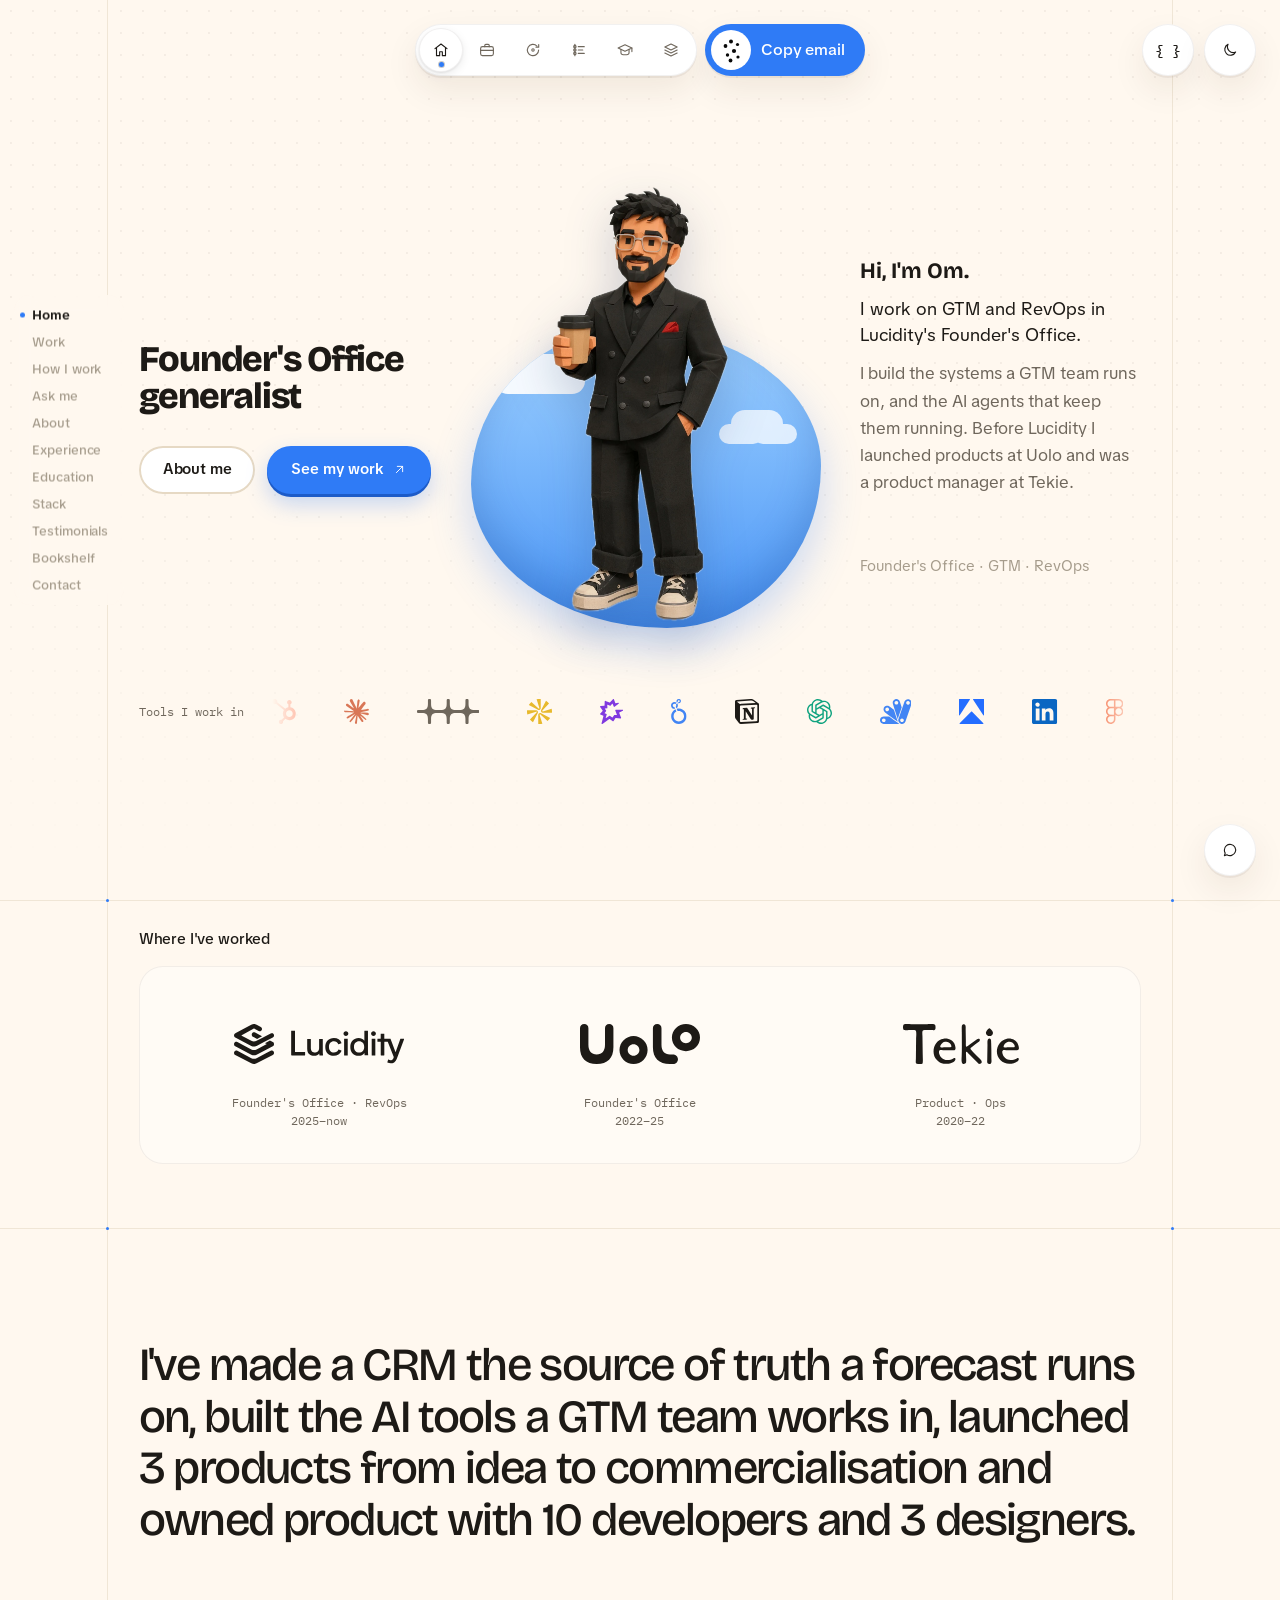
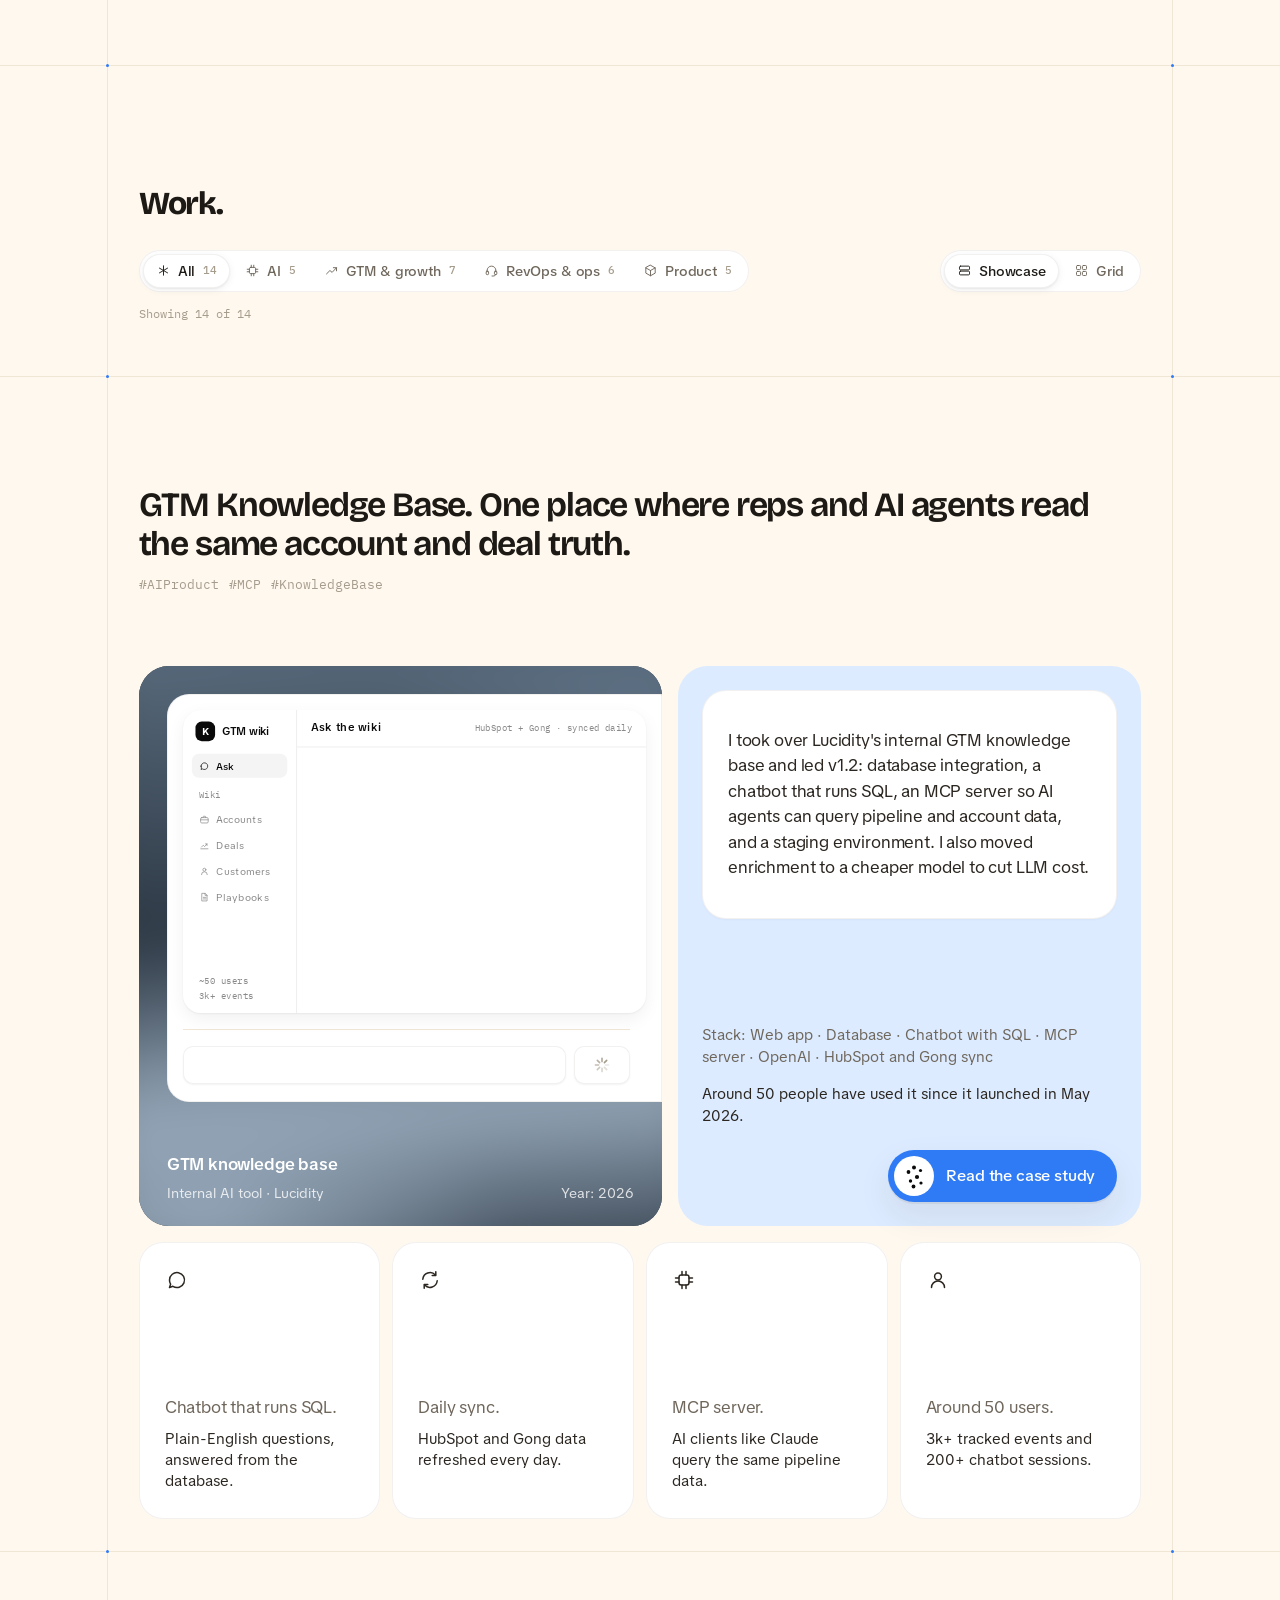
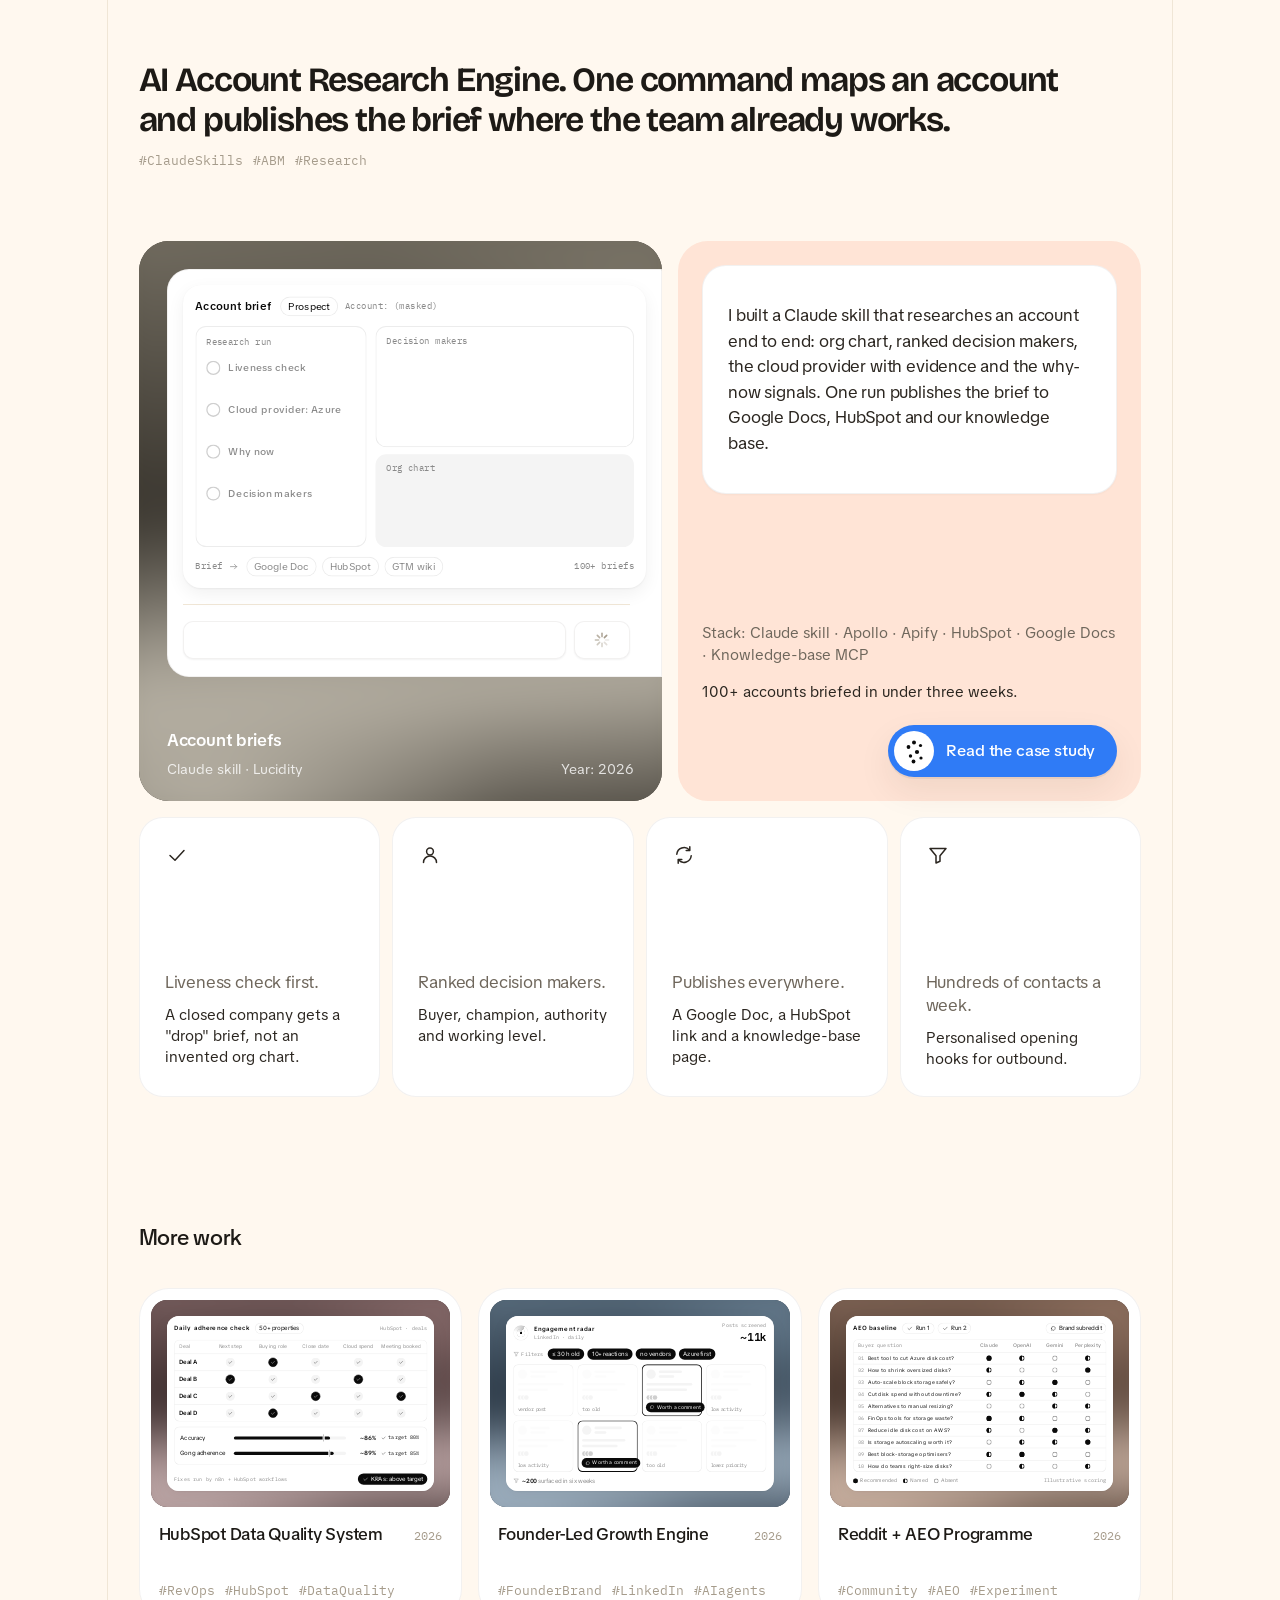
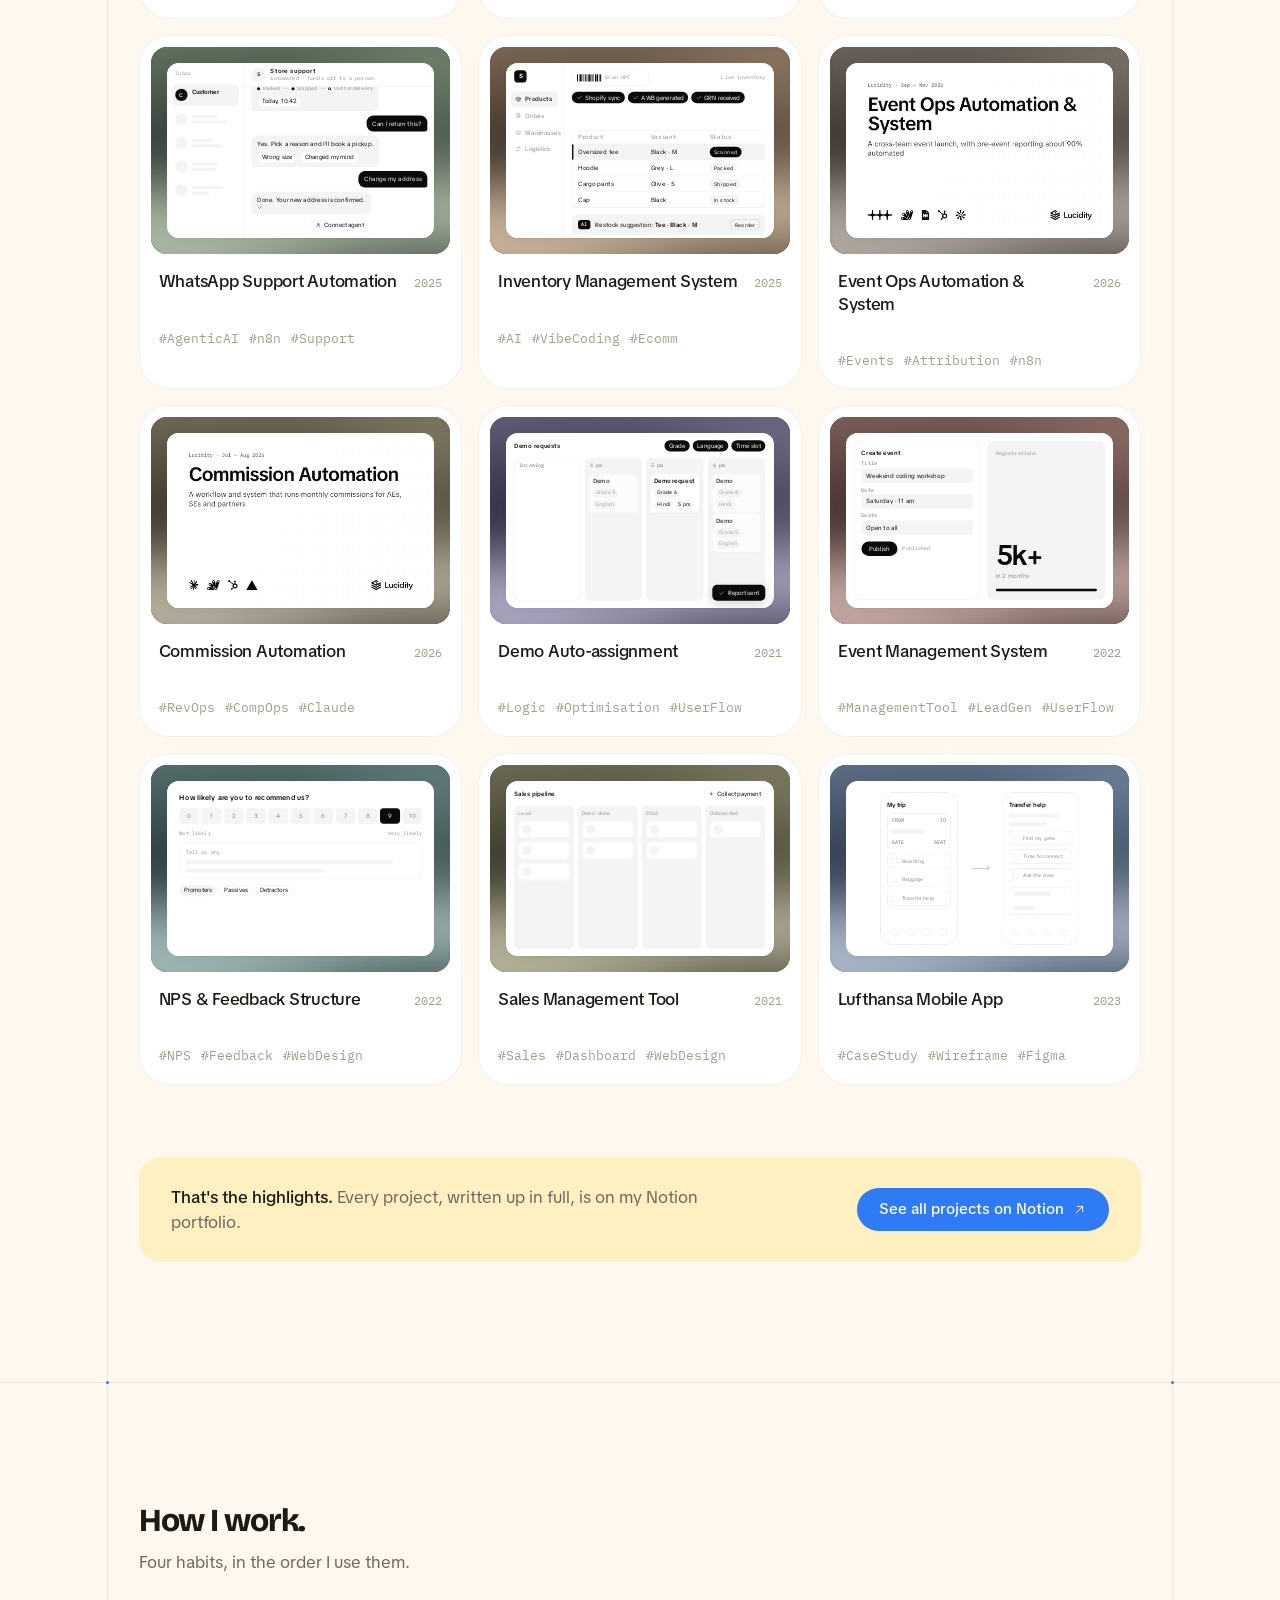
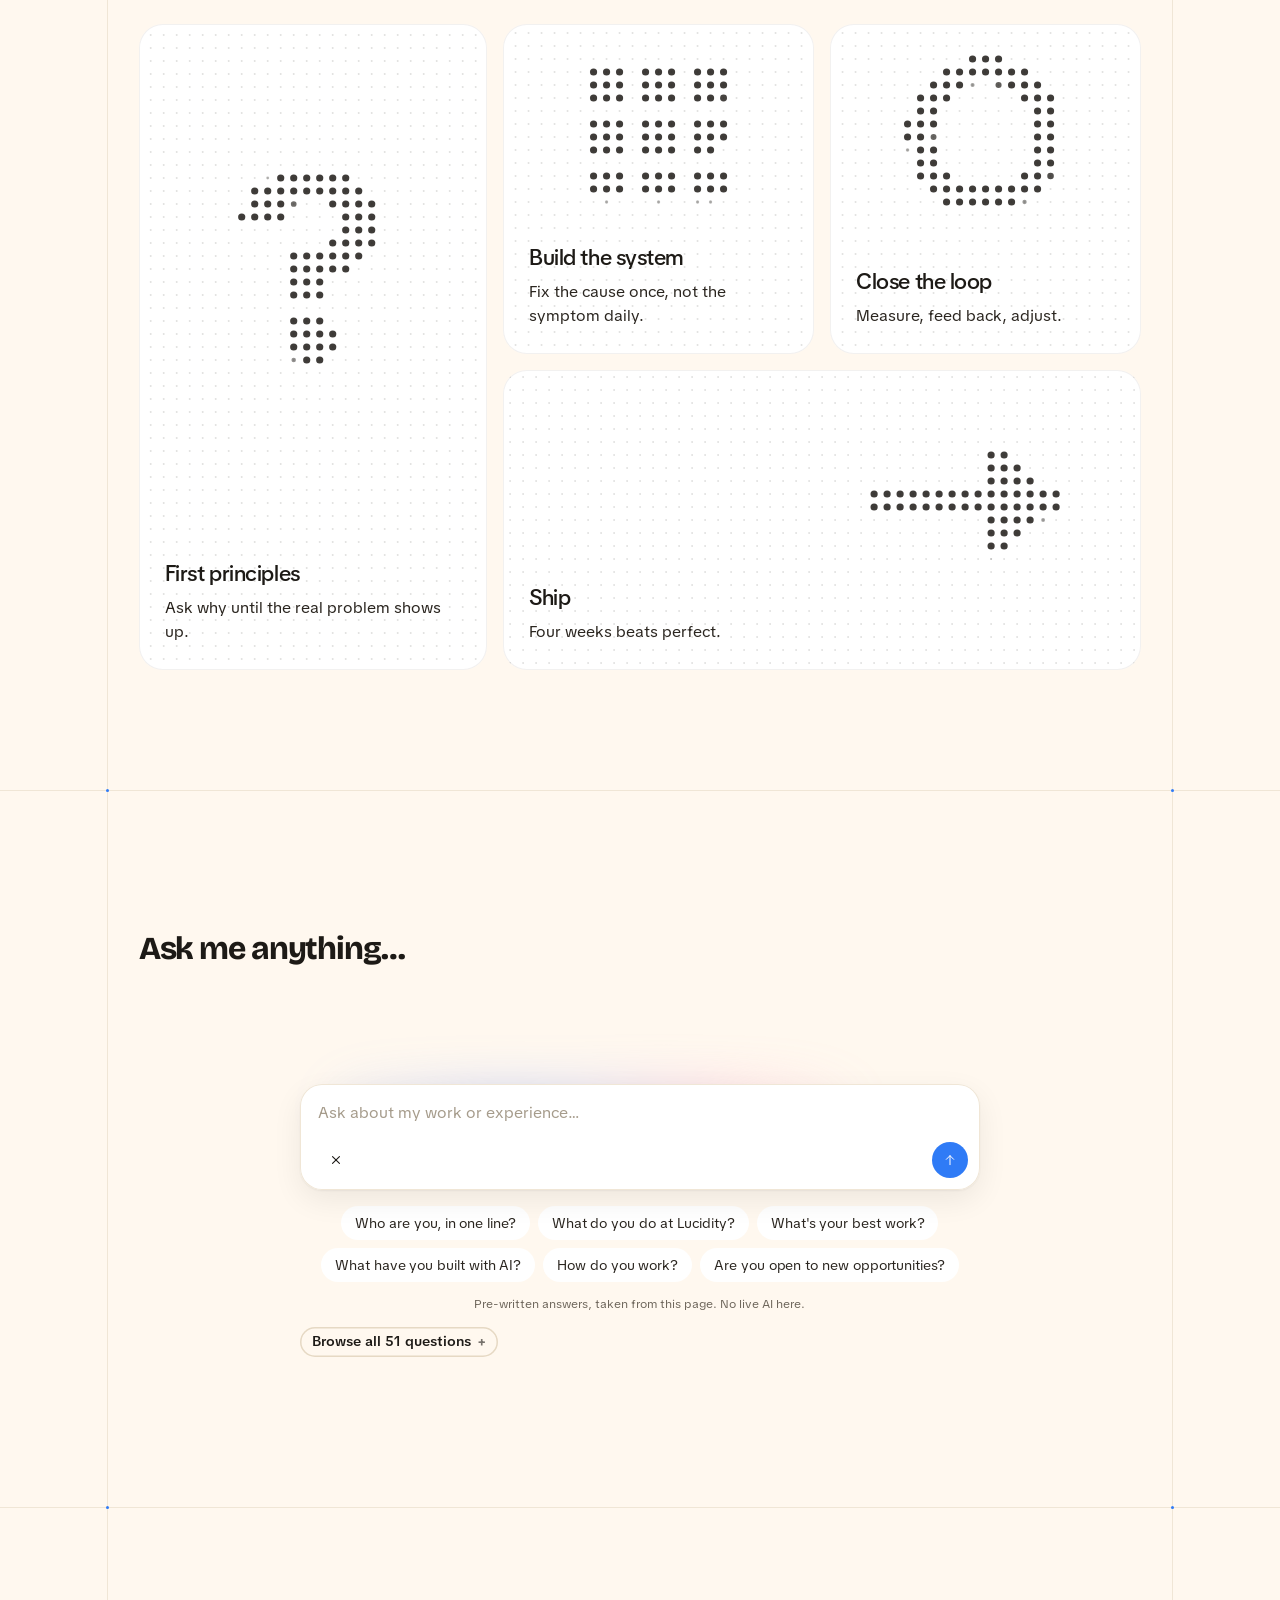
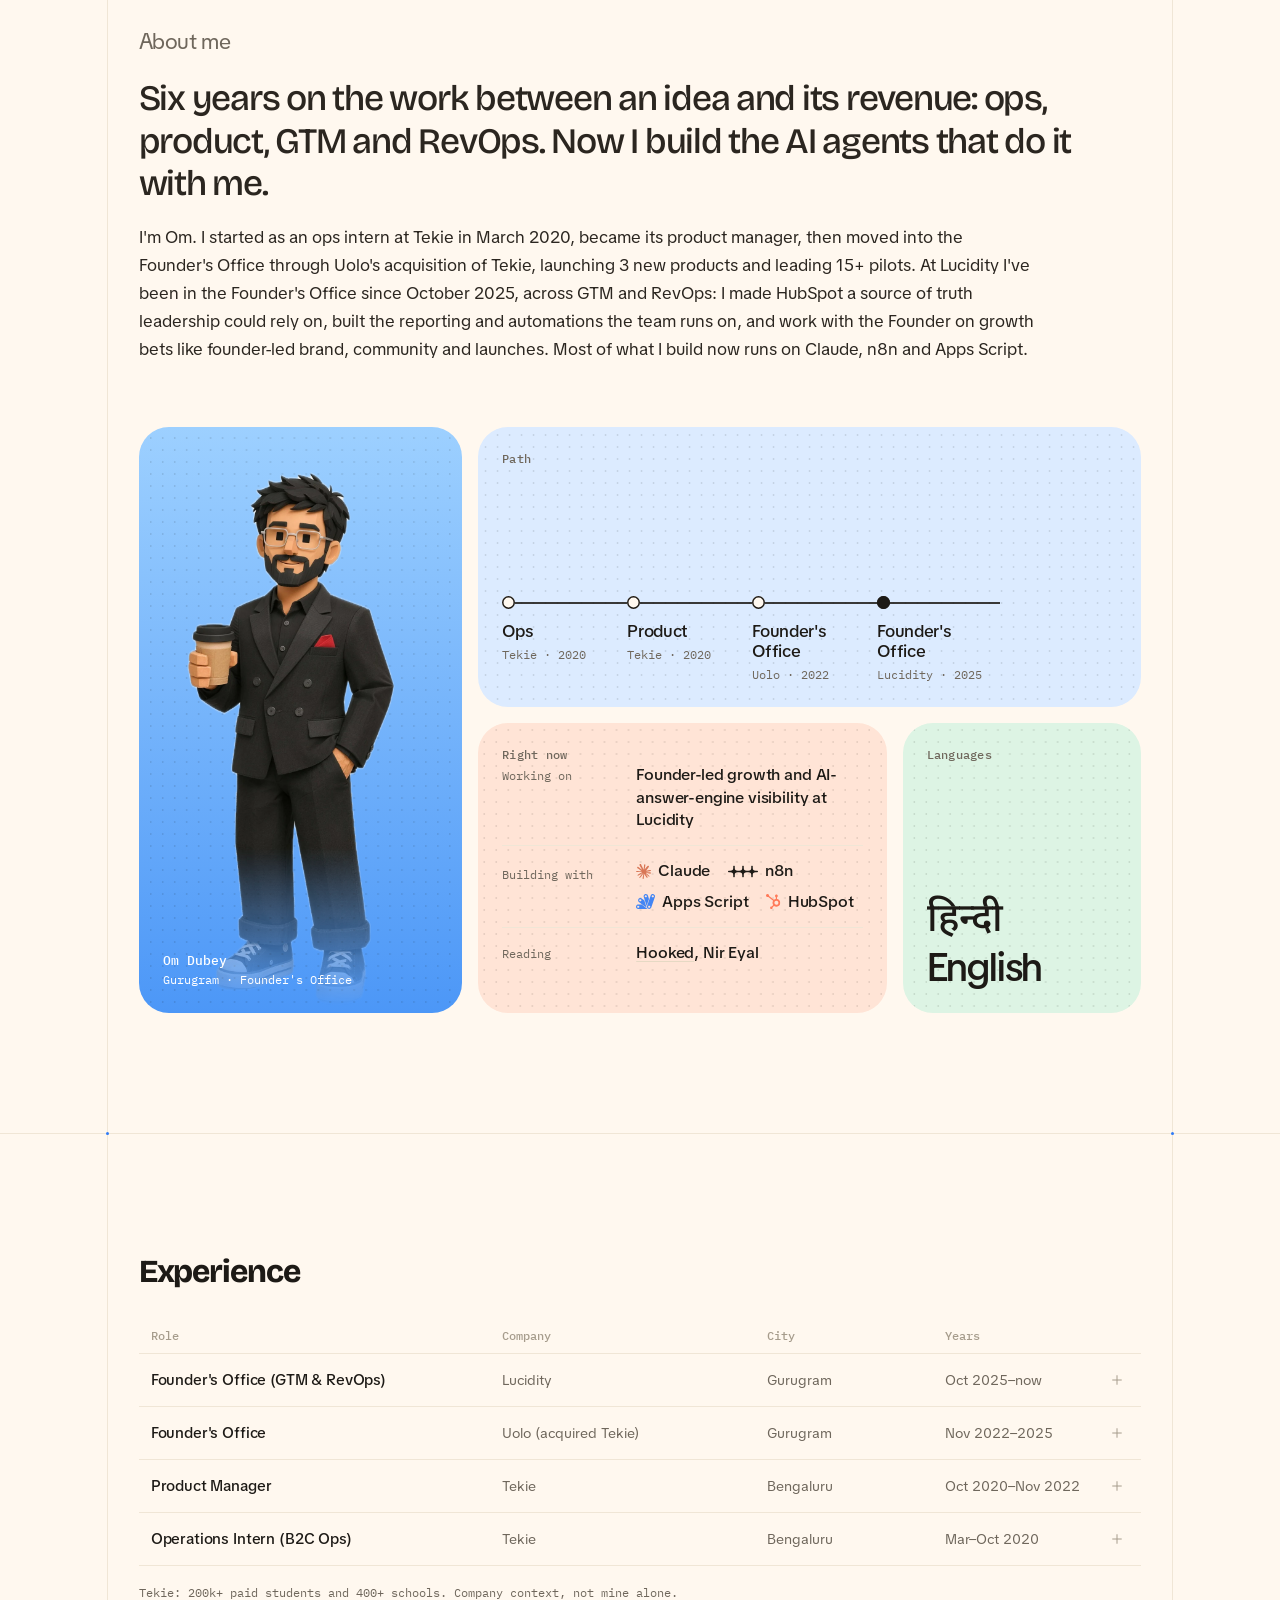
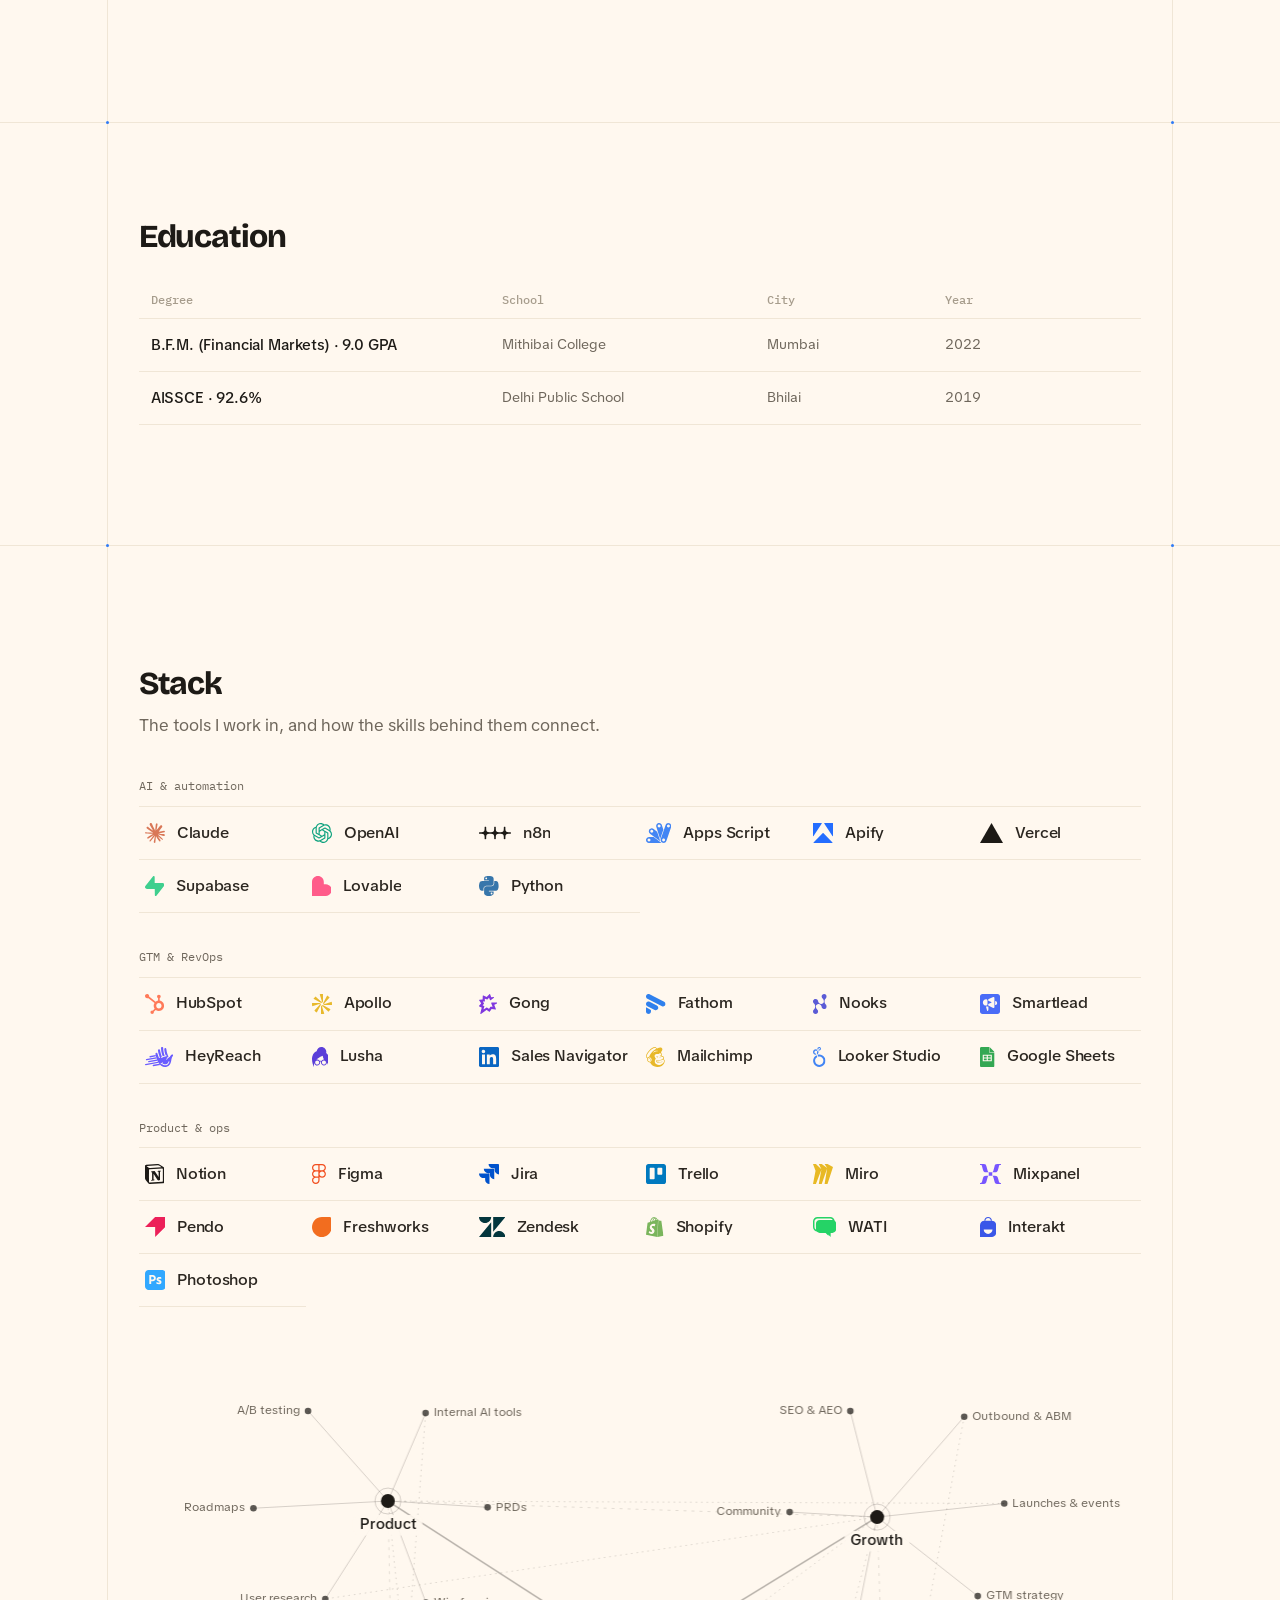
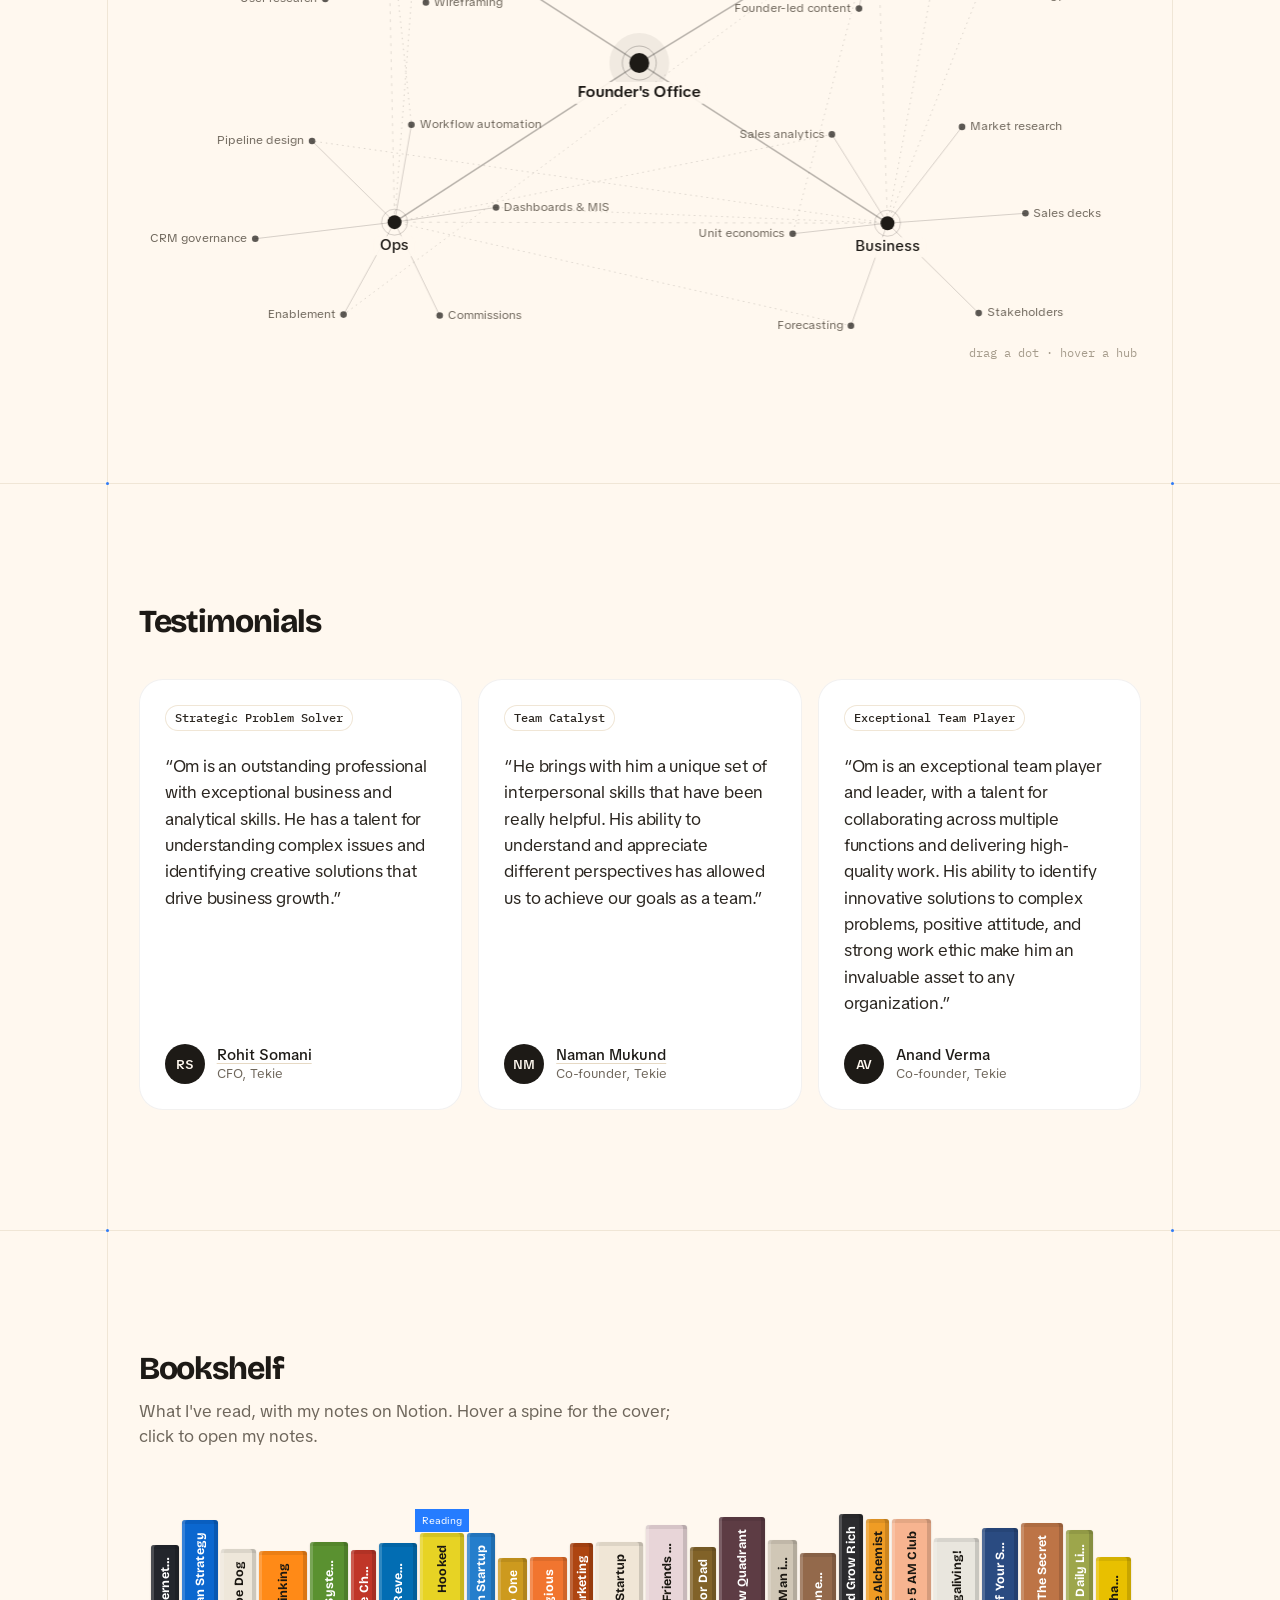
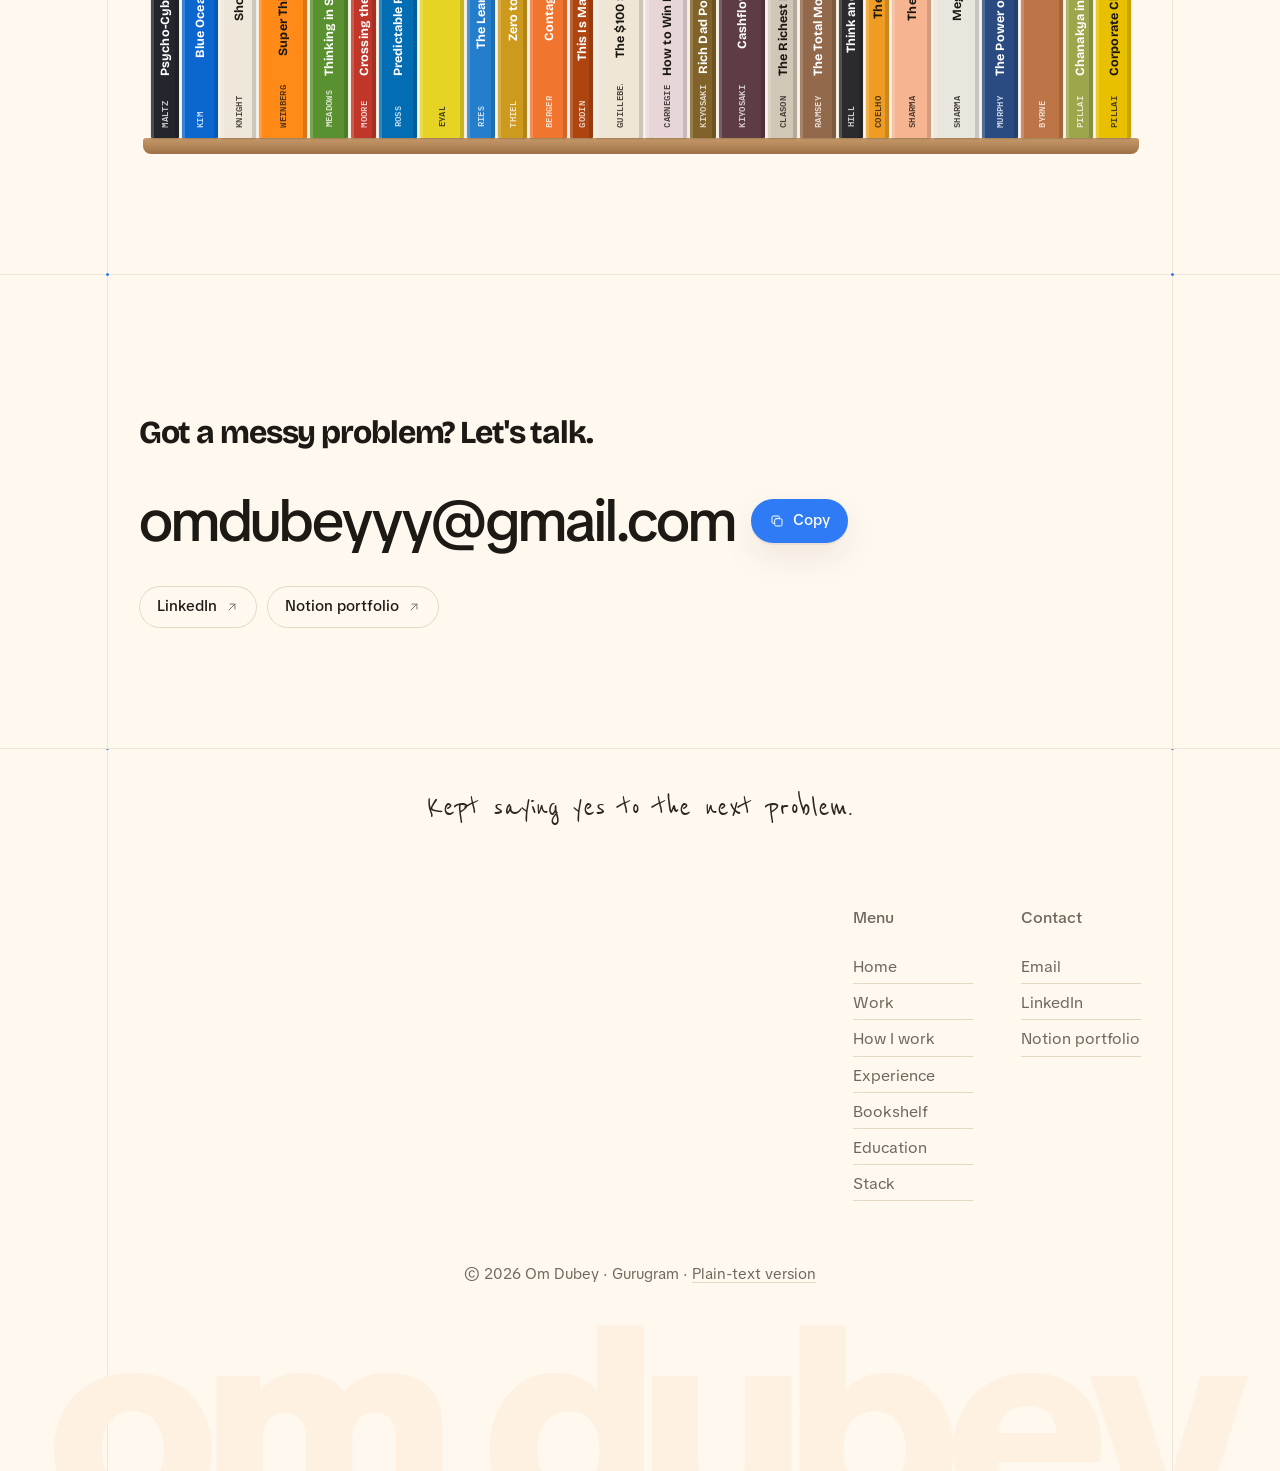
==== commit 711ad38f: "Add Vercel Web Analytics and Speed Insights (live domain only)" ====
--- a/index.html
+++ b/index.html
@@ -37,6 +37,8 @@
 <link rel="stylesheet" href="css/look.css?v=0190949f">
 <link rel="stylesheet" href="css/hero.css?v=eff17037">
 <!-- build:jsonld --><script type="application/ld+json">{"@context":"https://schema.org","@type":"Person","name":"Om Dubey","url":"https://omdubey.com/","email":"mailto:omdubeyyy@gmail.com","image":"https://omdubey.com/assets/og.png","jobTitle":"Founder's Office (GTM & RevOps)","description":"Founder's Office (GTM & RevOps) at Lucidity. A GTM operator who builds AI agents and automations.","worksFor":{"@type":"Organization","name":"Lucidity","url":"https://www.lucidity.cloud/"},"address":{"@type":"PostalAddress","addressLocality":"Gurugram","addressCountry":"IN"},"alumniOf":[{"@type":"EducationalOrganization","name":"Mithibai College, Mumbai"},{"@type":"EducationalOrganization","name":"Delhi Public School, Bhilai"}],"knowsLanguage":["Hindi","English"],"knowsAbout":["PRDs","Wireframing","User research","Roadmaps","A/B testing","Internal AI tools","GTM strategy","Founder-led content","Community","SEO & AEO","Outbound & ABM","Launches & events","Forecasting","Unit economics","Sales analytics","Market research","Sales decks","Stakeholders","CRM governance","Pipeline design","Workflow automation","Dashboards & MIS","Commissions","Enablement"],"sameAs":["https://www.linkedin.com/in/om-dubey/","https://omdubeyyy.notion.site/Om-Dubey-Portfolio-5eee76b192e44b649ba657a819cf7f5f"]}</script><!-- /build:jsonld -->
+<!-- Vercel Web Analytics + Speed Insights (cookieless; only on the live domain) -->
+<script>(function(){if(!/(^|\.)omdubey\.com$|\.vercel\.app$/.test(location.hostname))return;window.va=window.va||function(){(window.vaq=window.vaq||[]).push(arguments)};window.si=window.si||function(){(window.siq=window.siq||[]).push(arguments)};['/_vercel/insights/script.js','/_vercel/speed-insights/script.js'].forEach(function(s){var e=document.createElement('script');e.defer=true;e.src=s;document.head.appendChild(e)})})();</script>
 </head>
 <body>
 <a class="skip" href="#work">Skip to the work</a>
